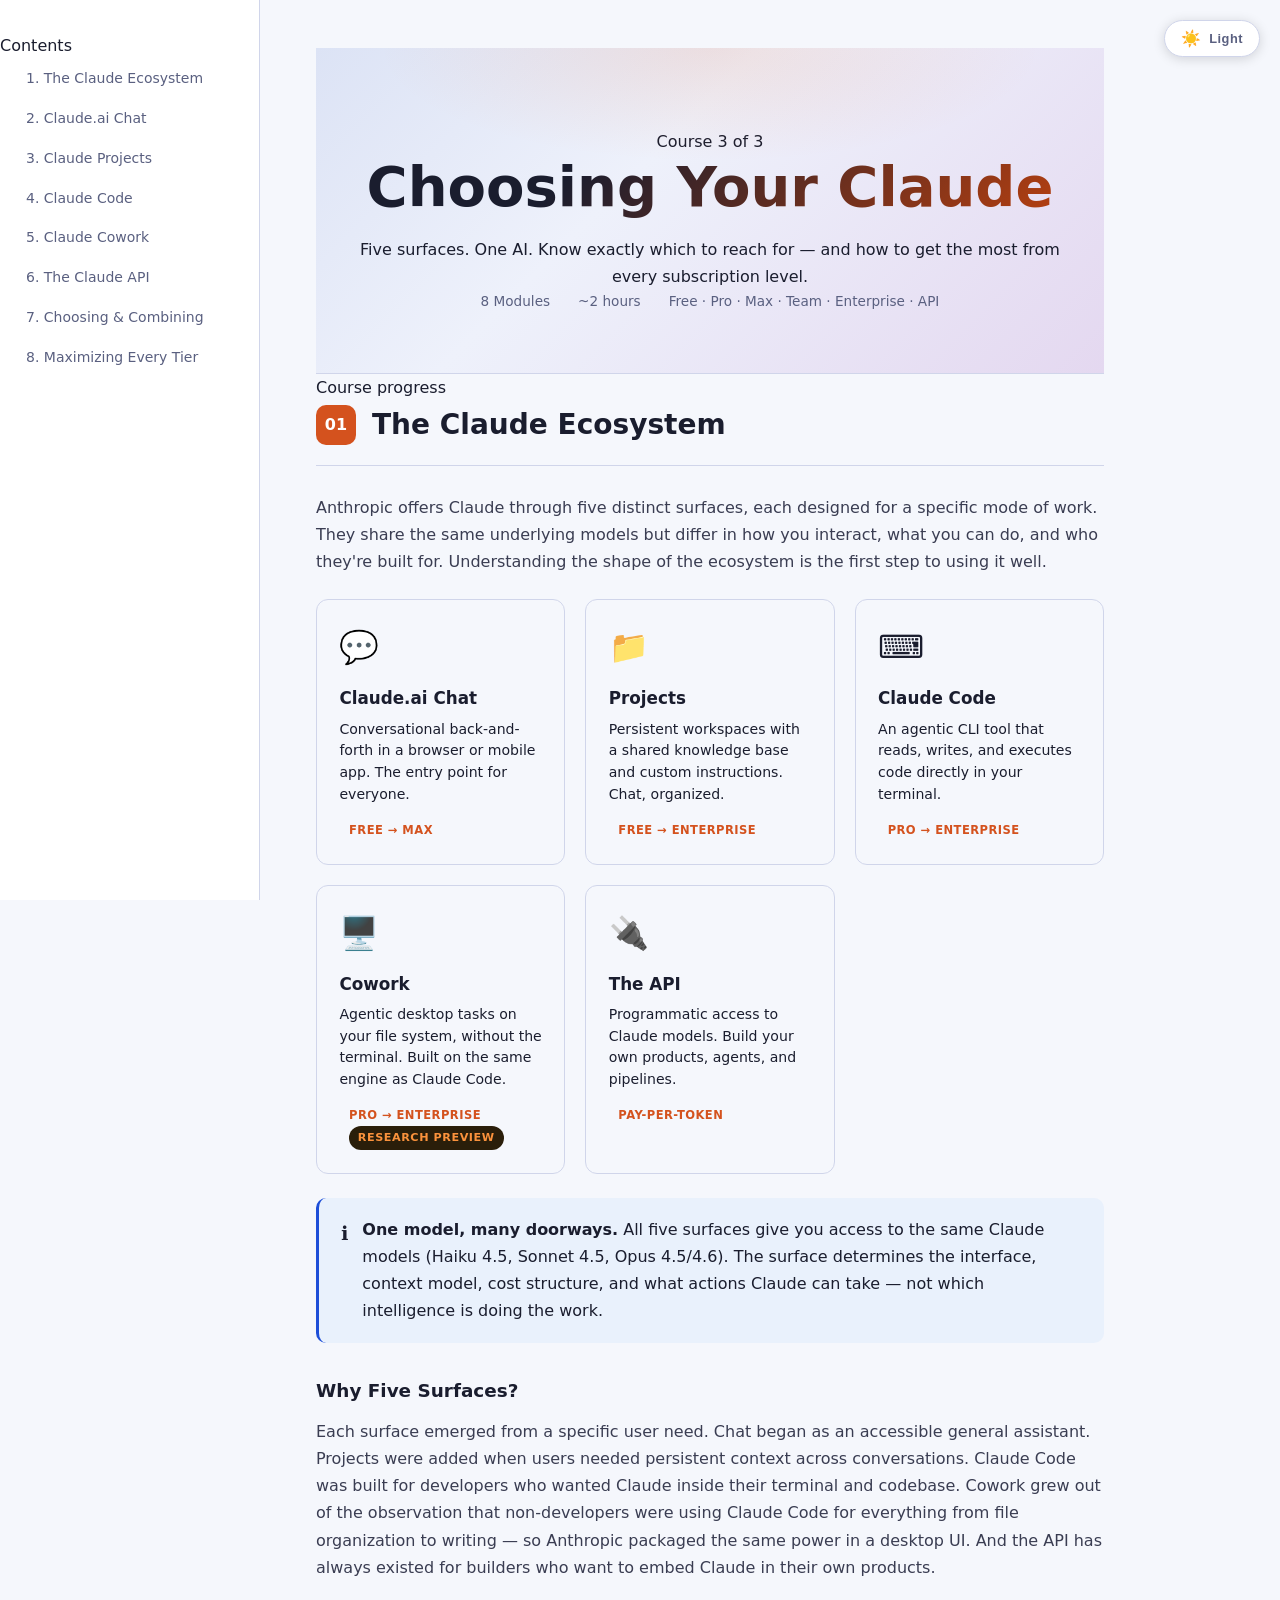
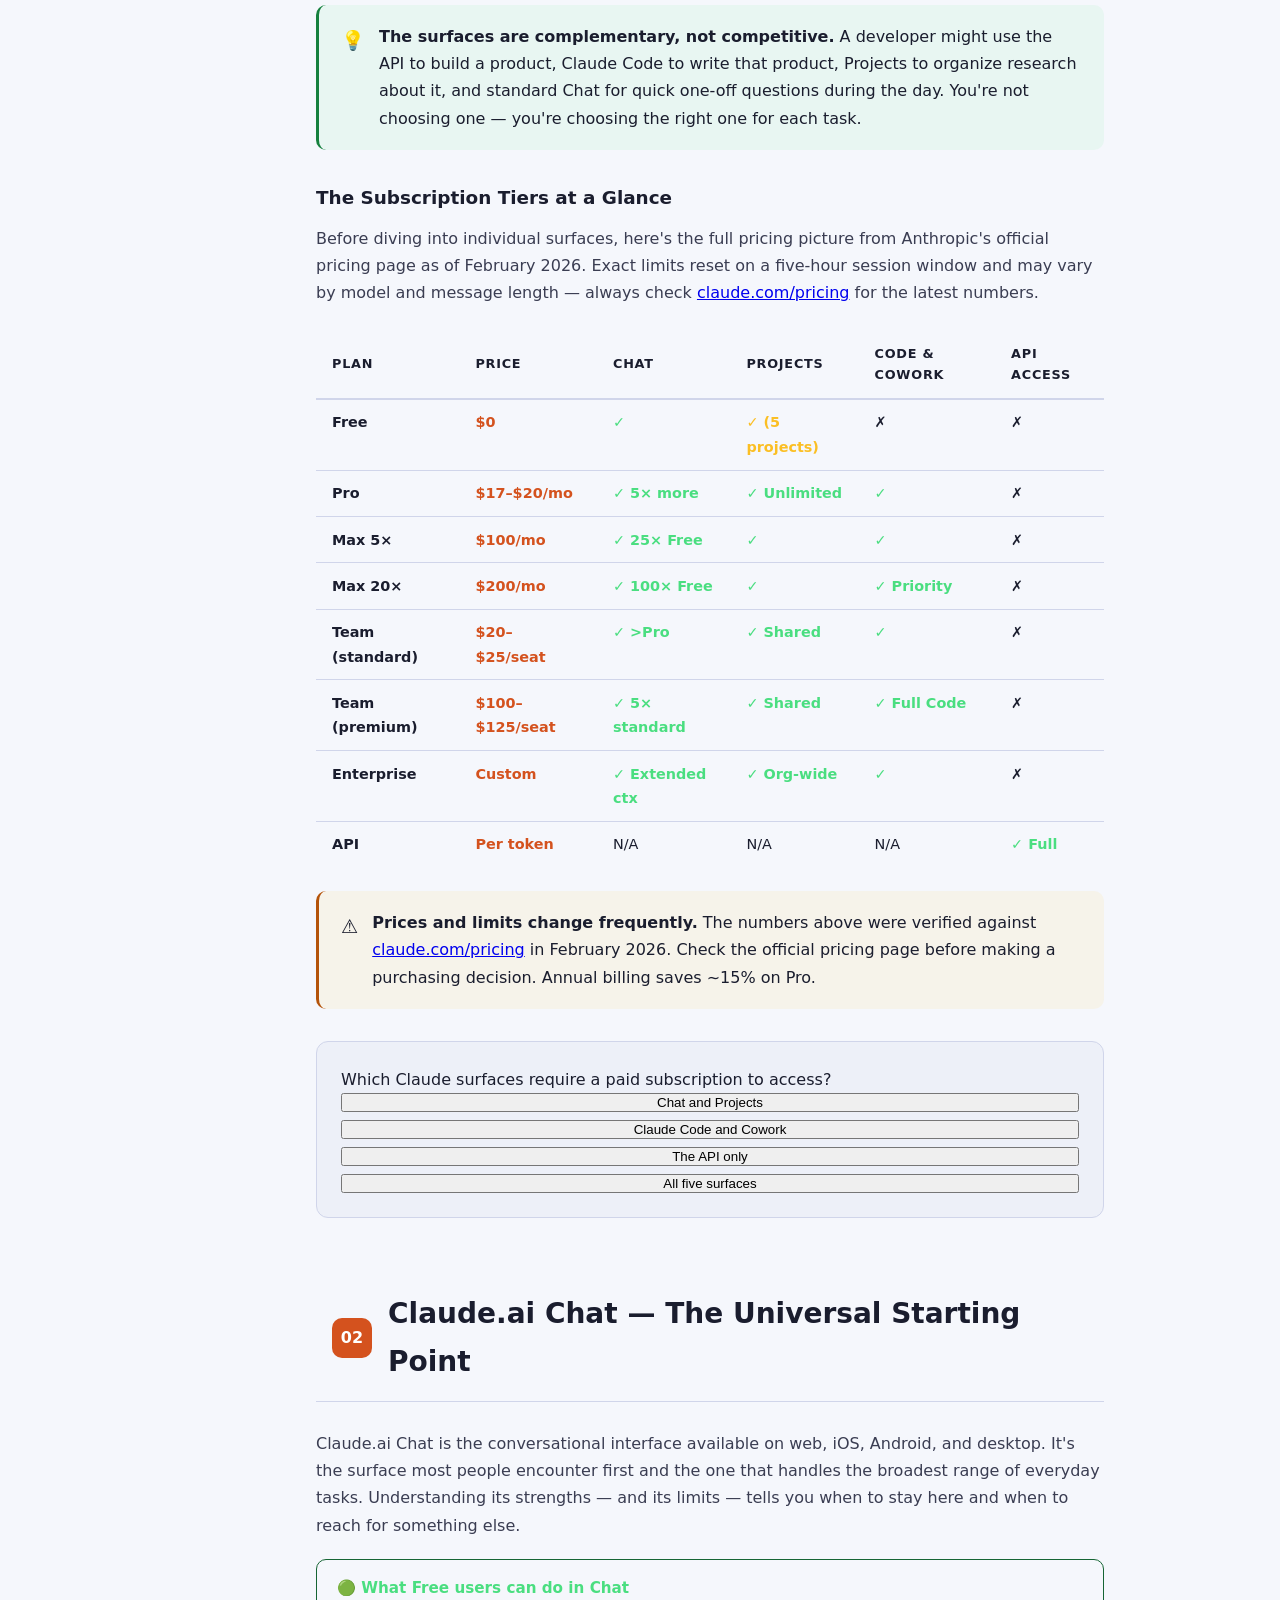
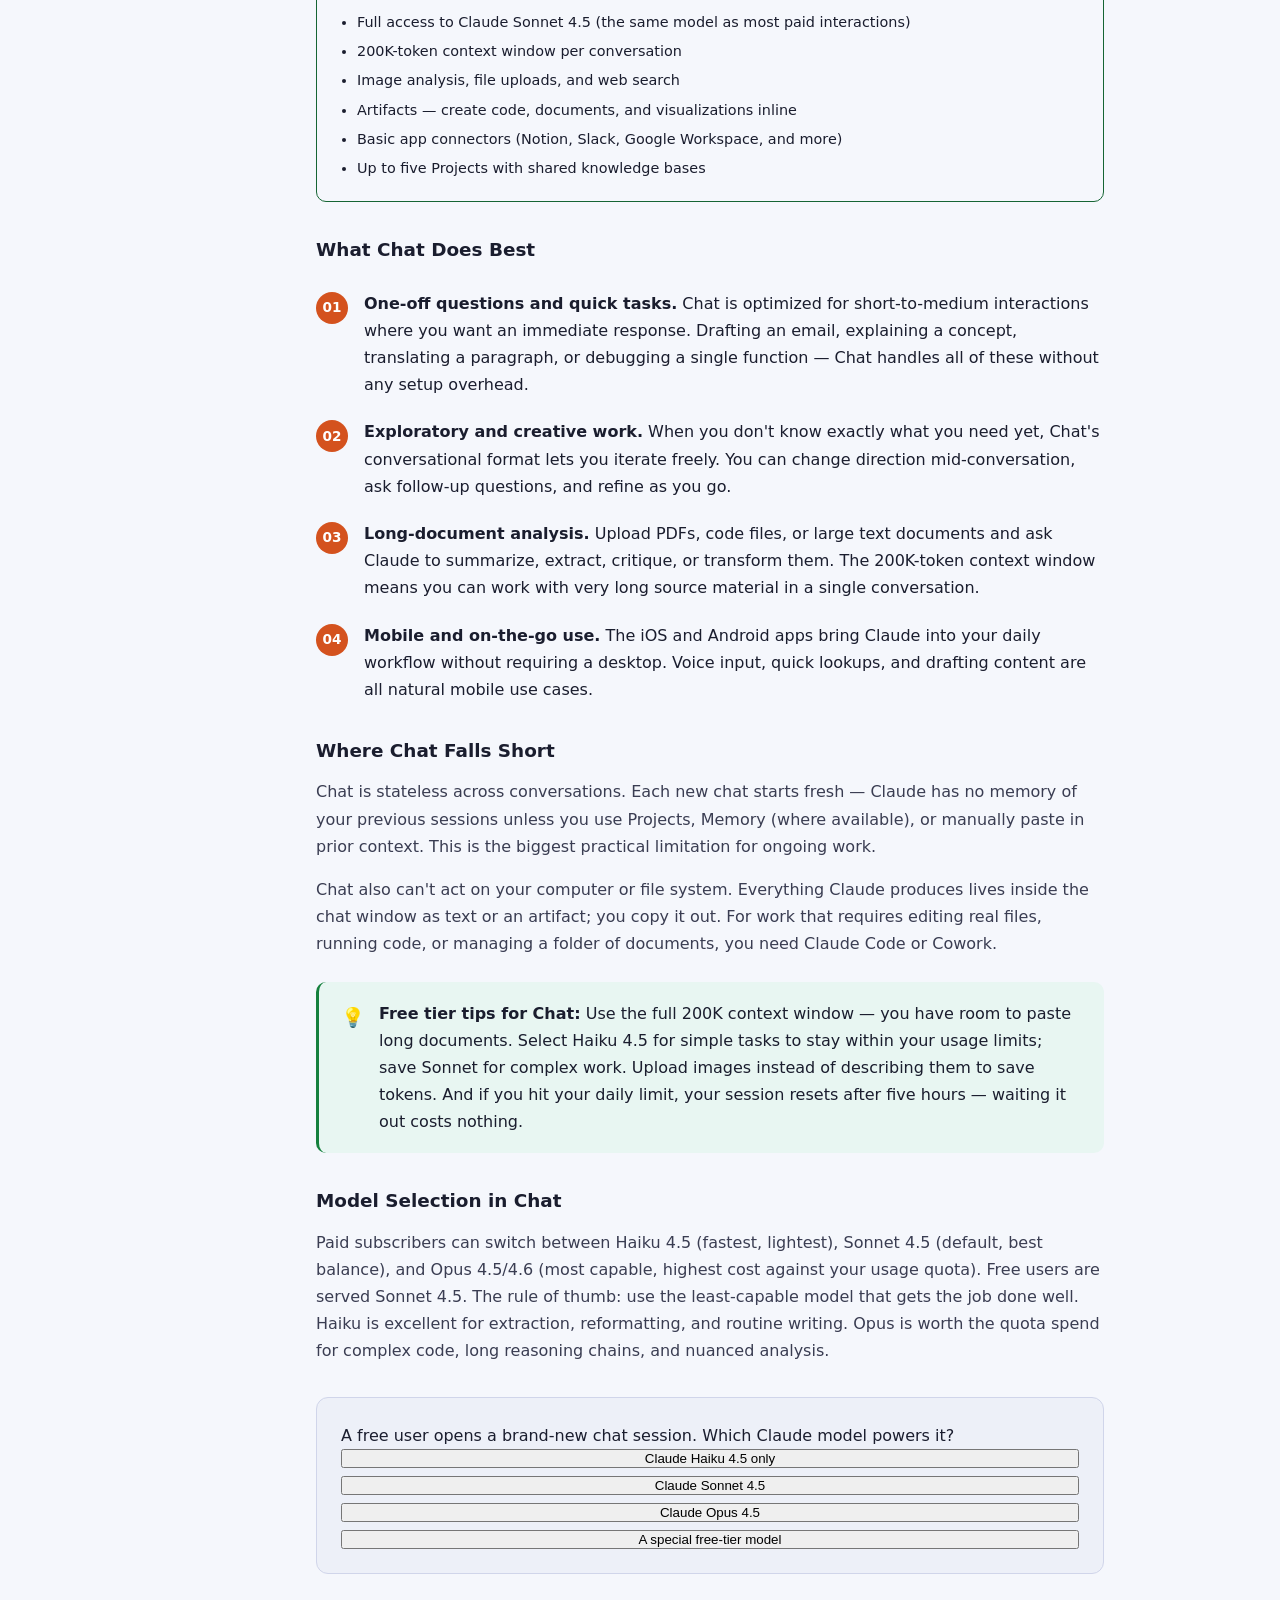
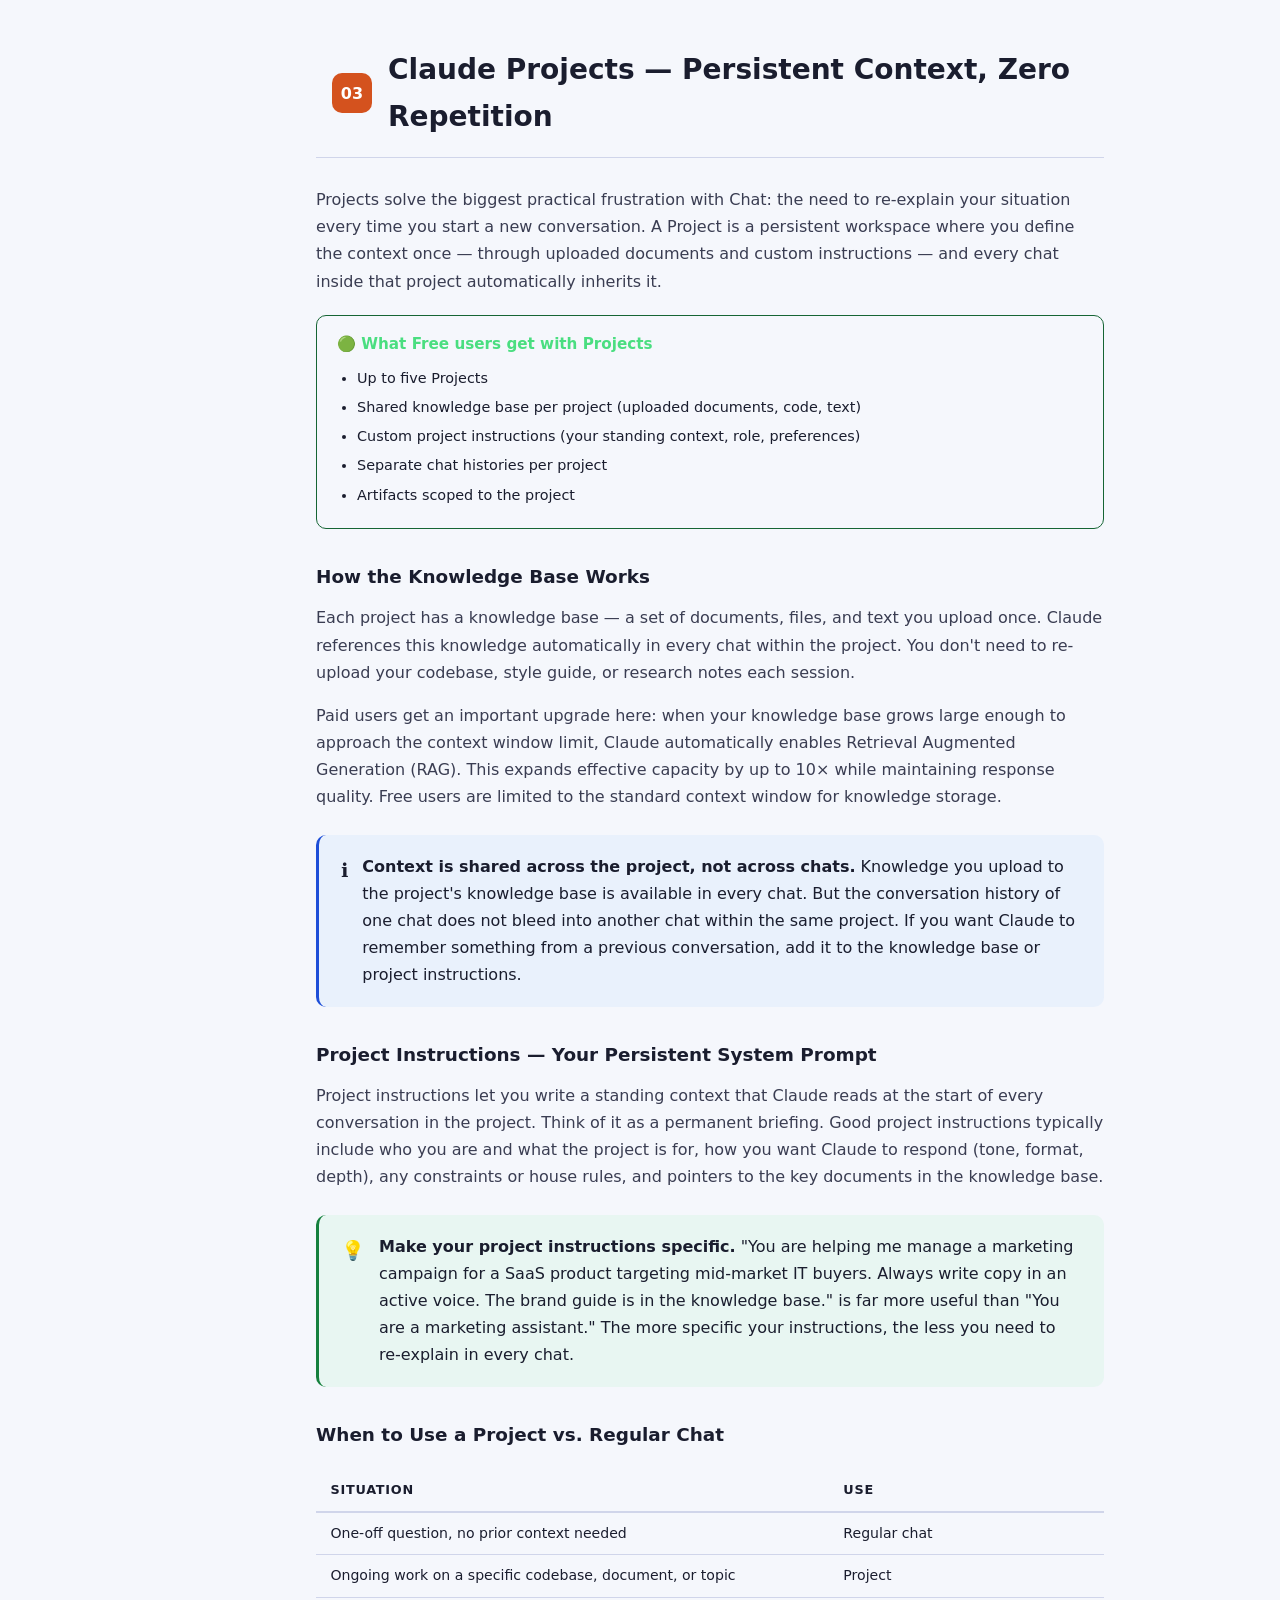
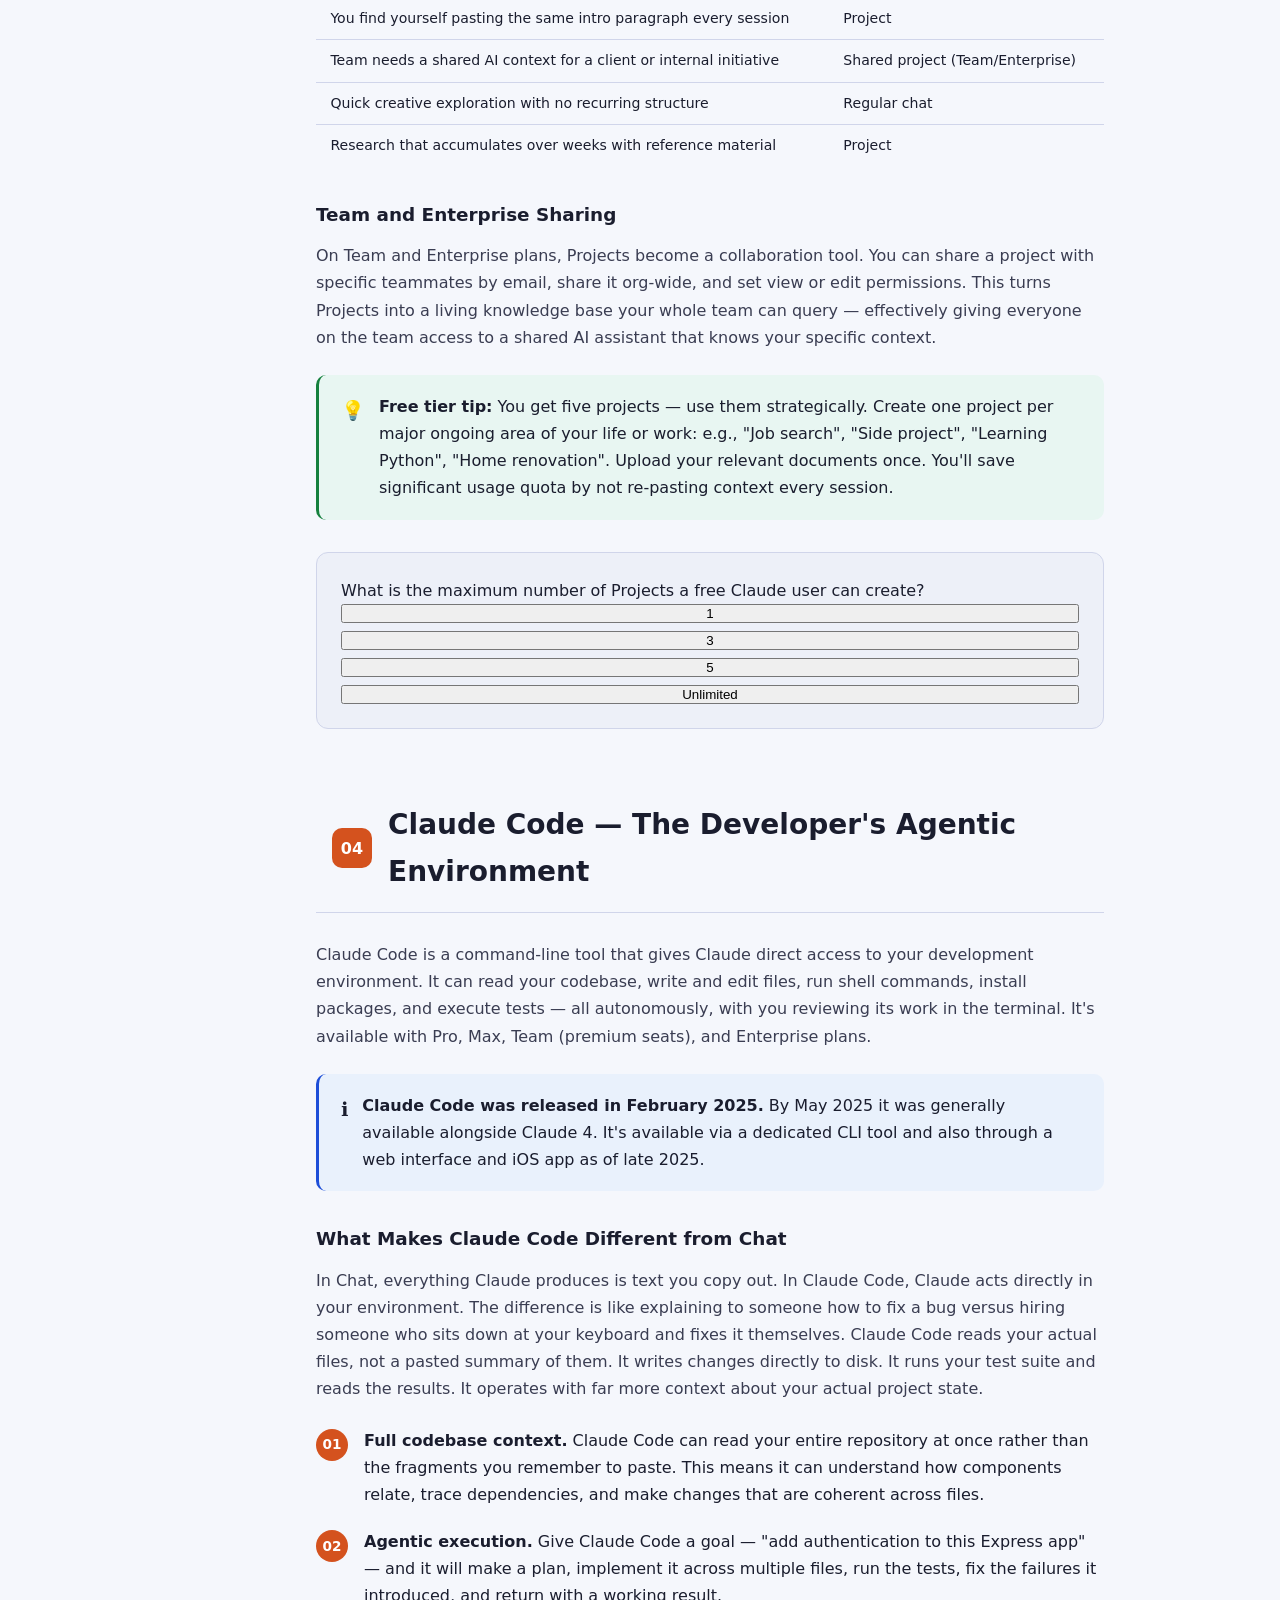
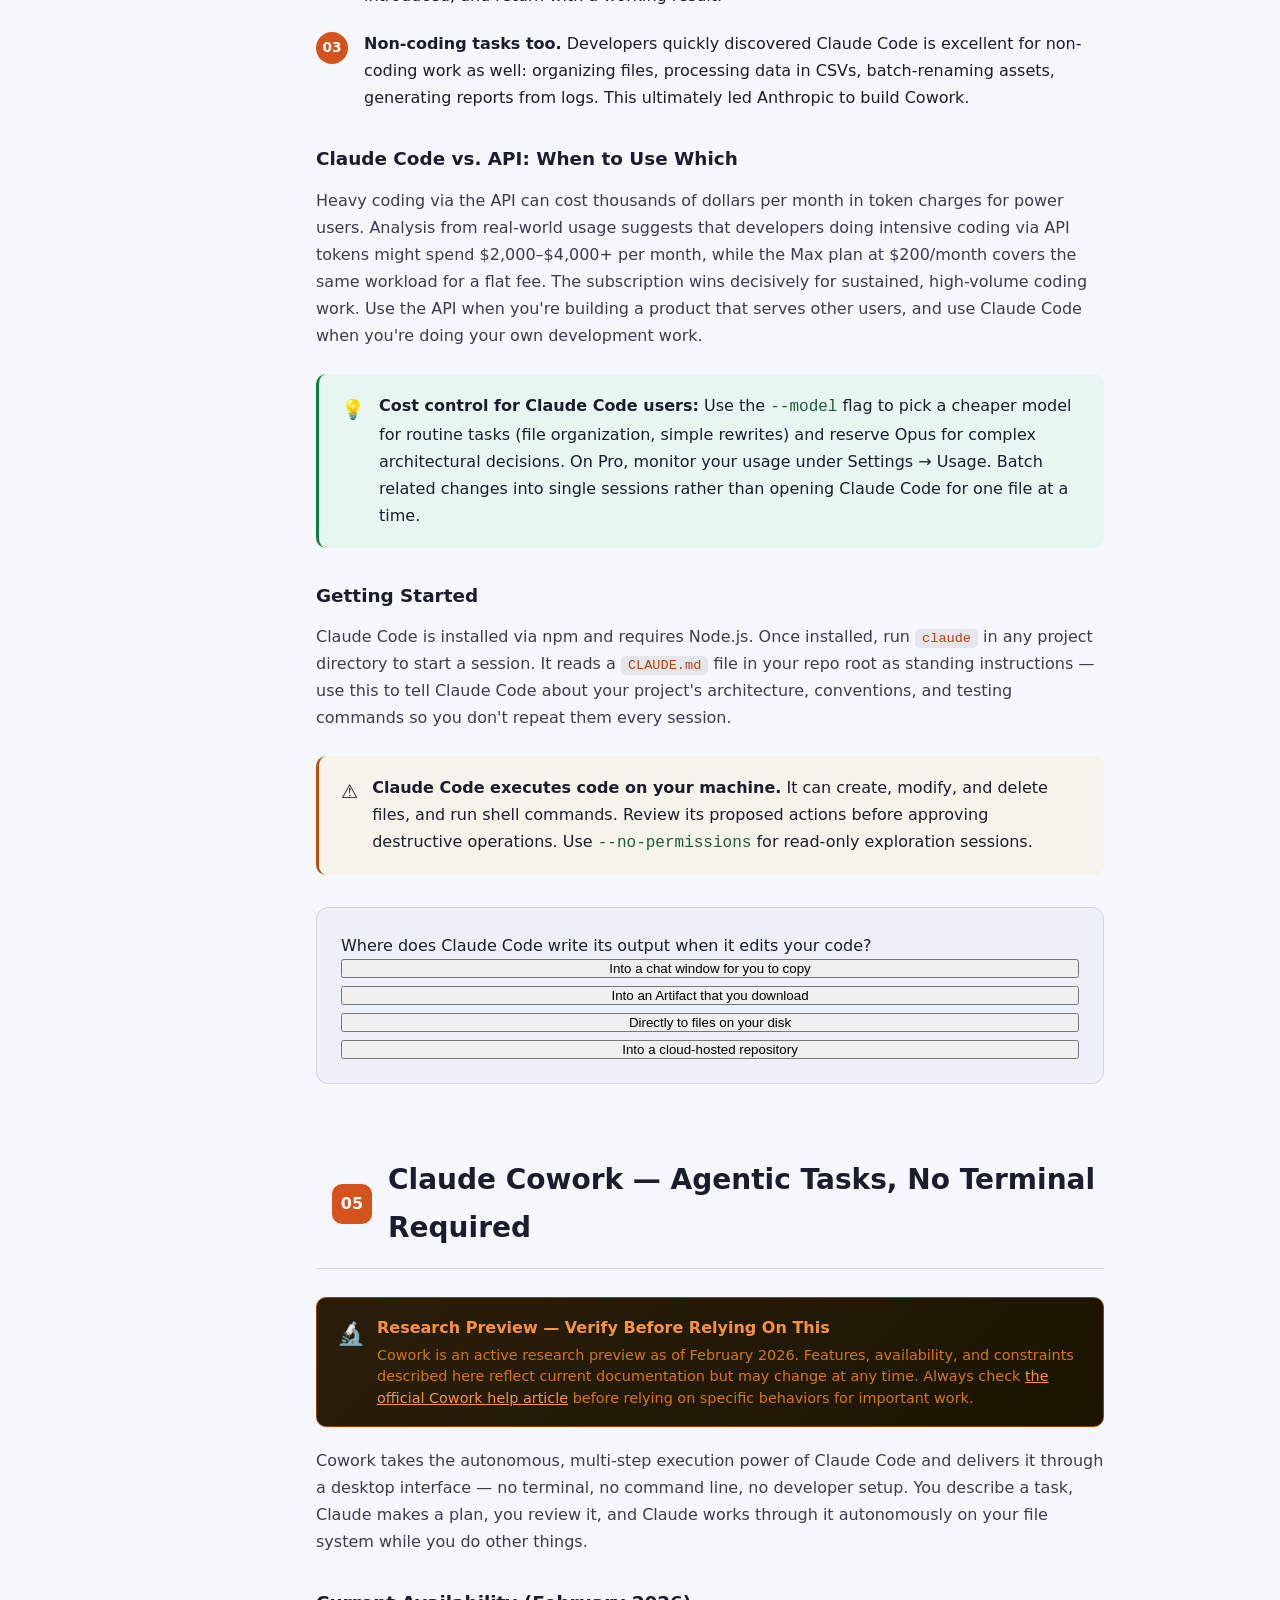
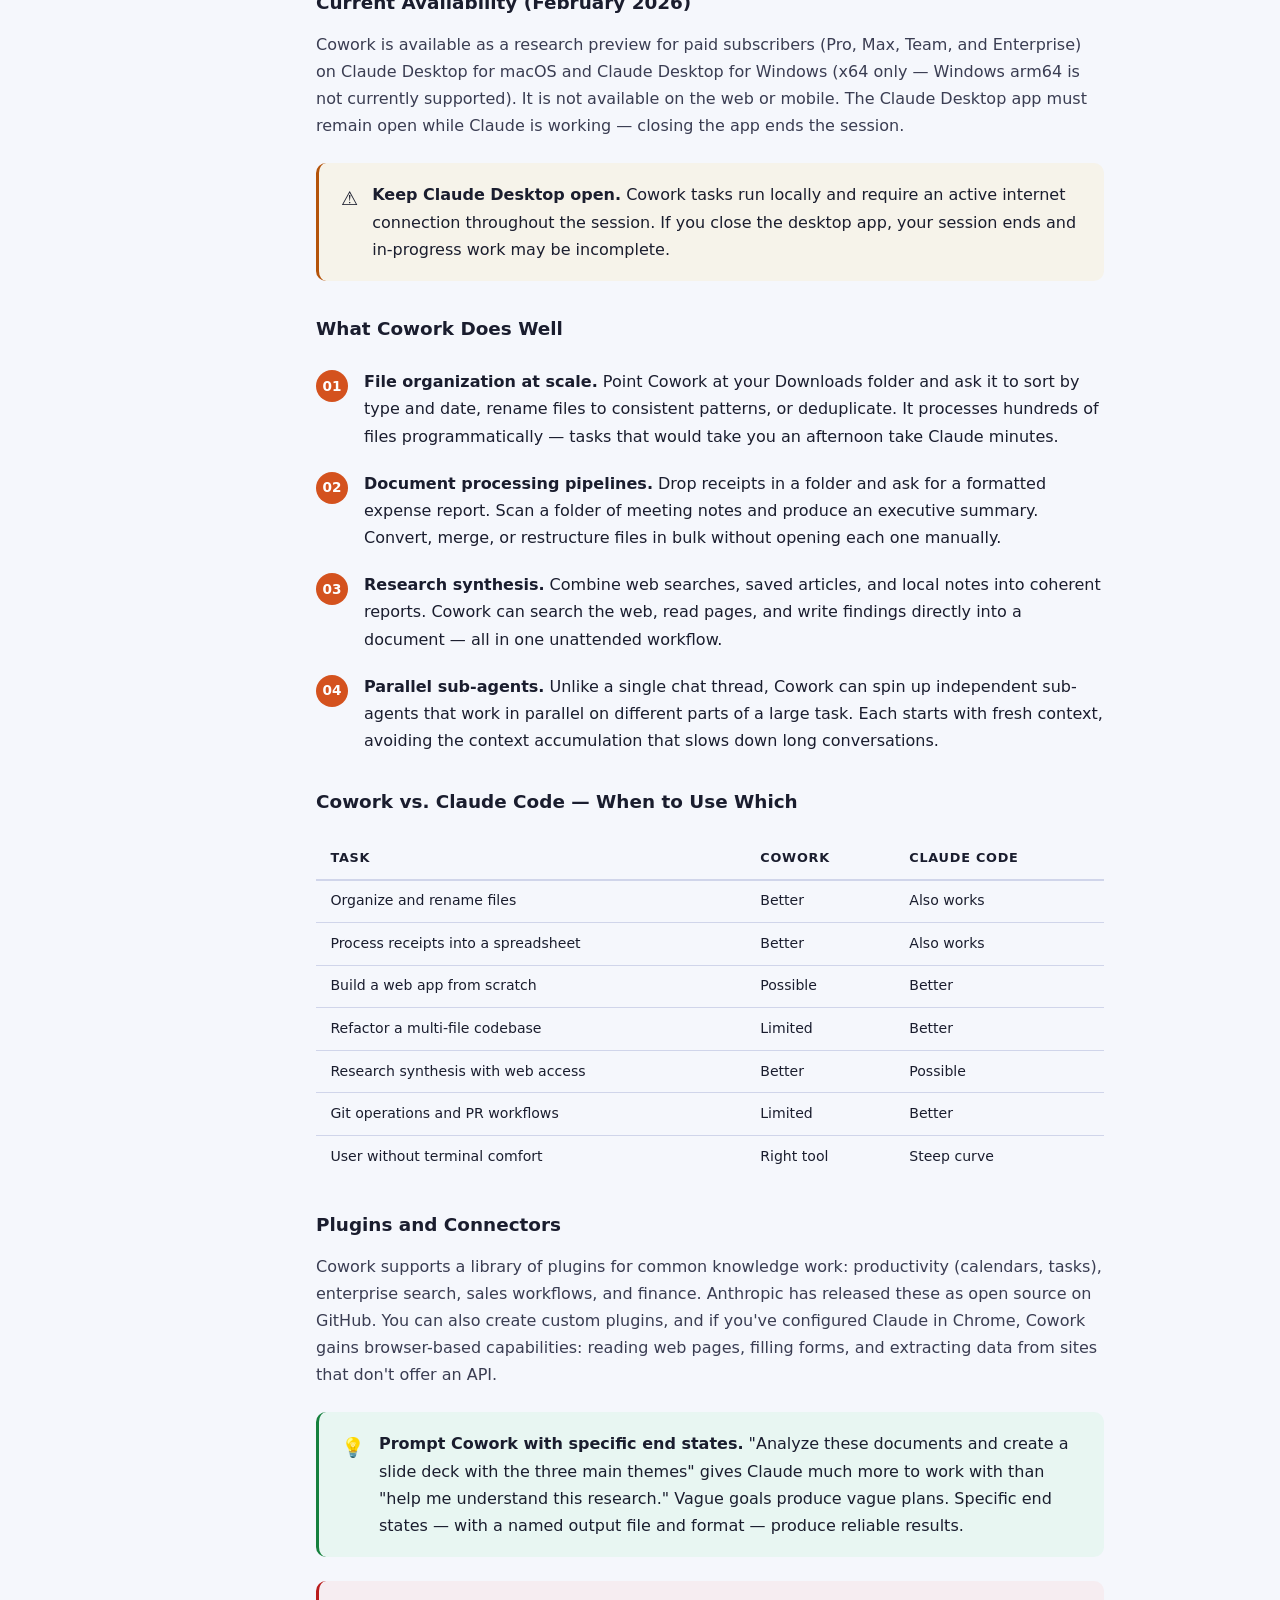
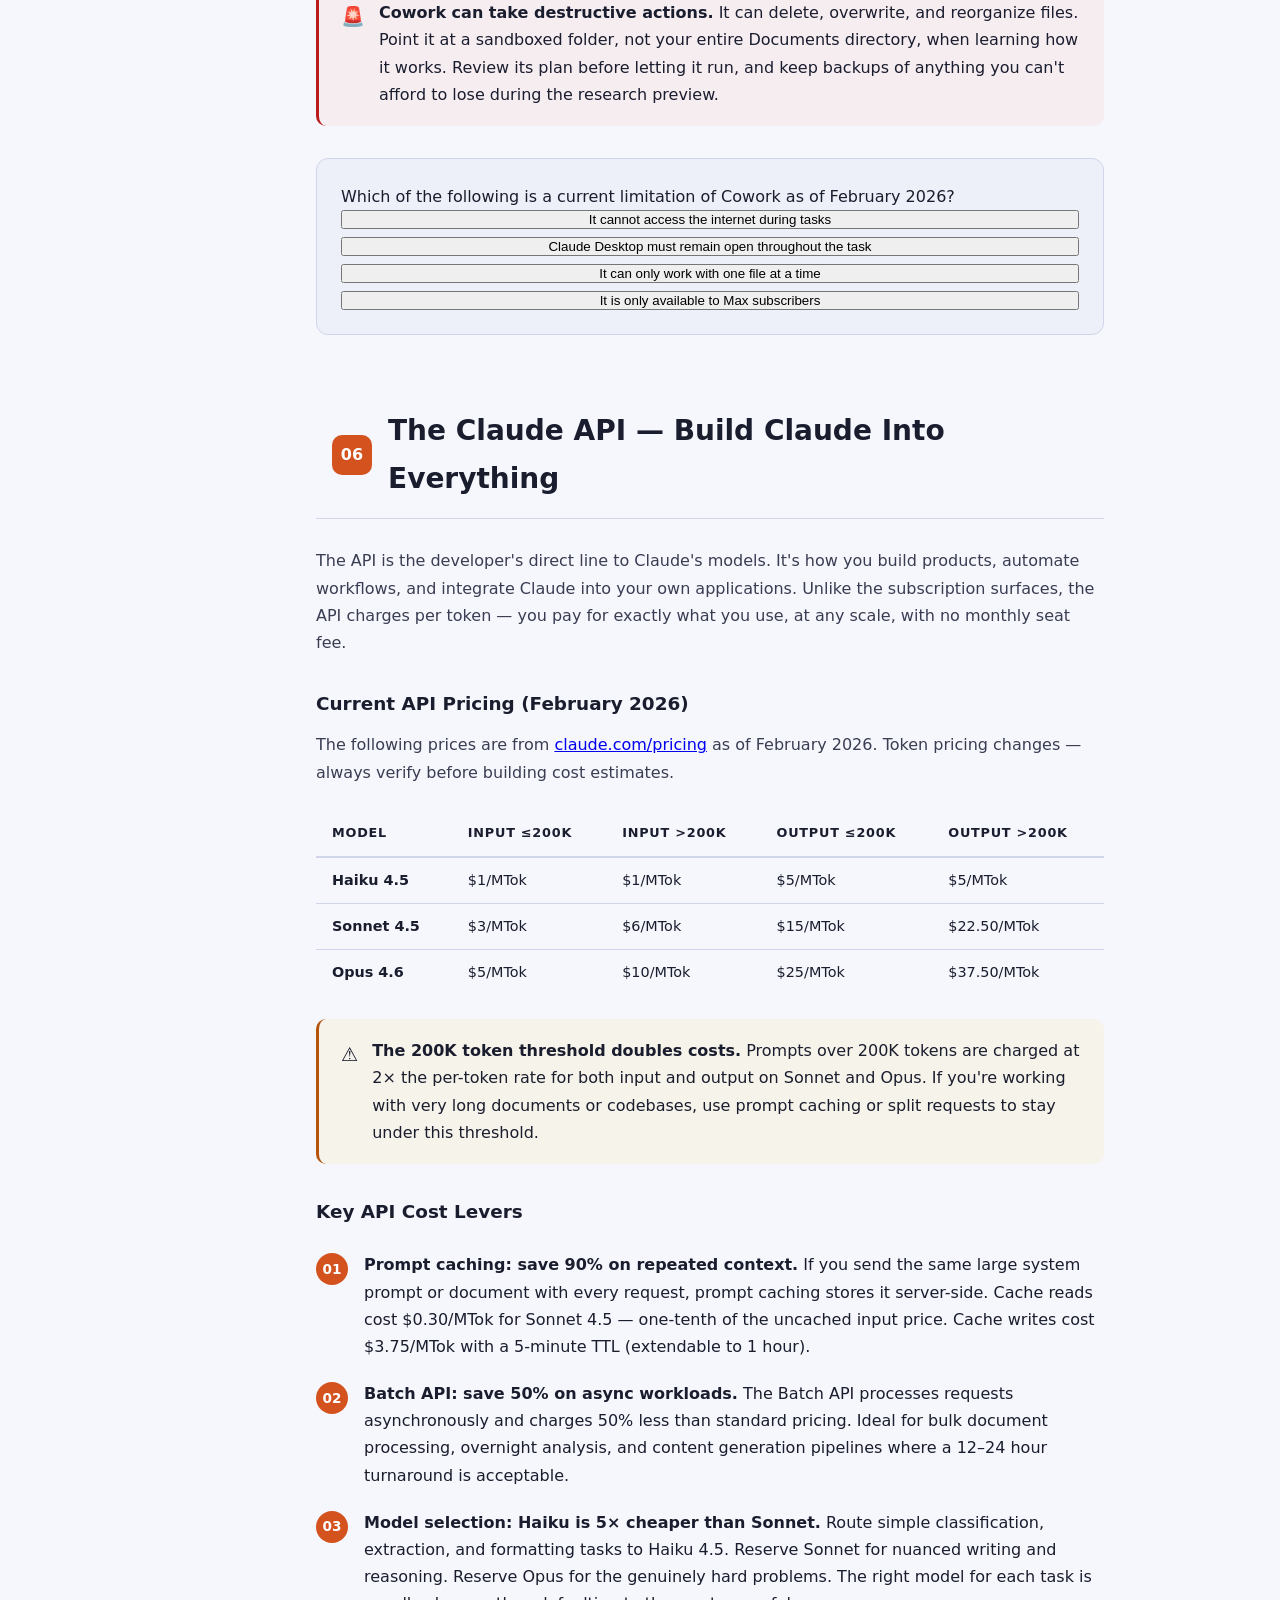
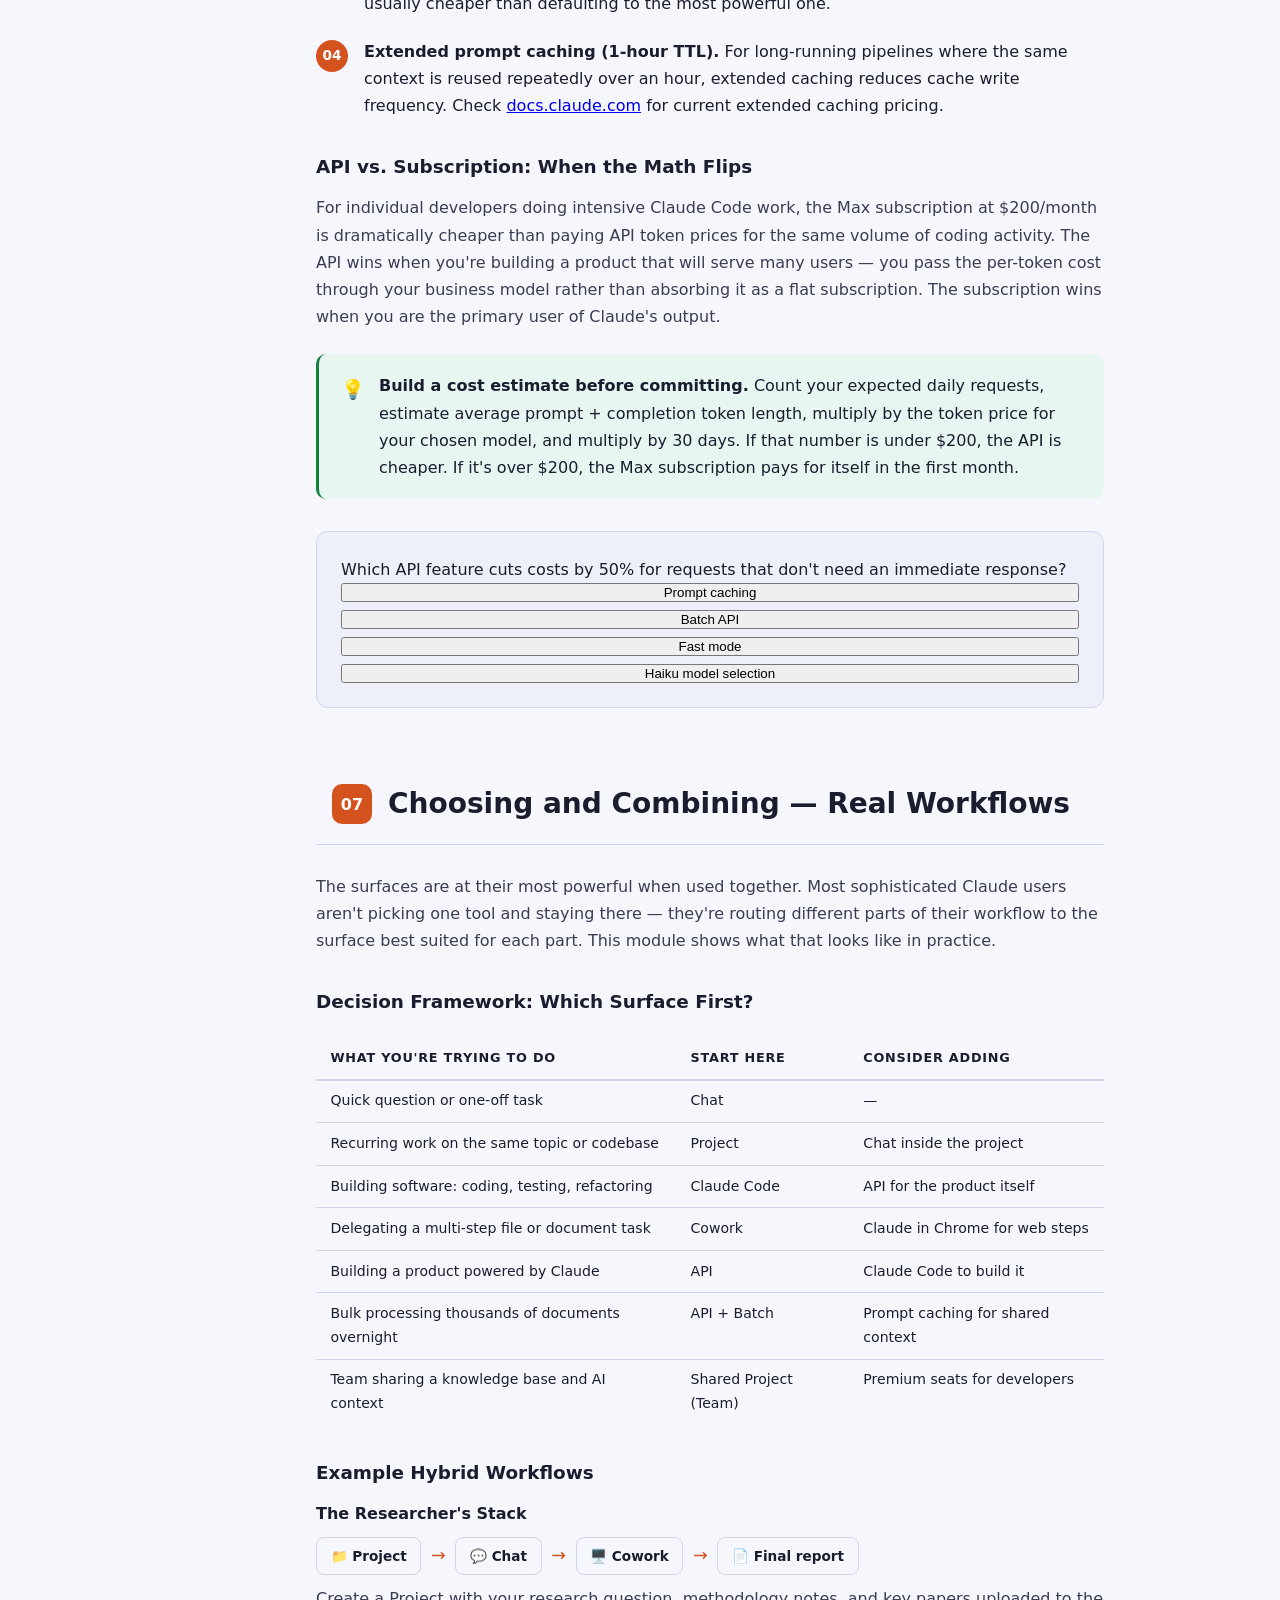
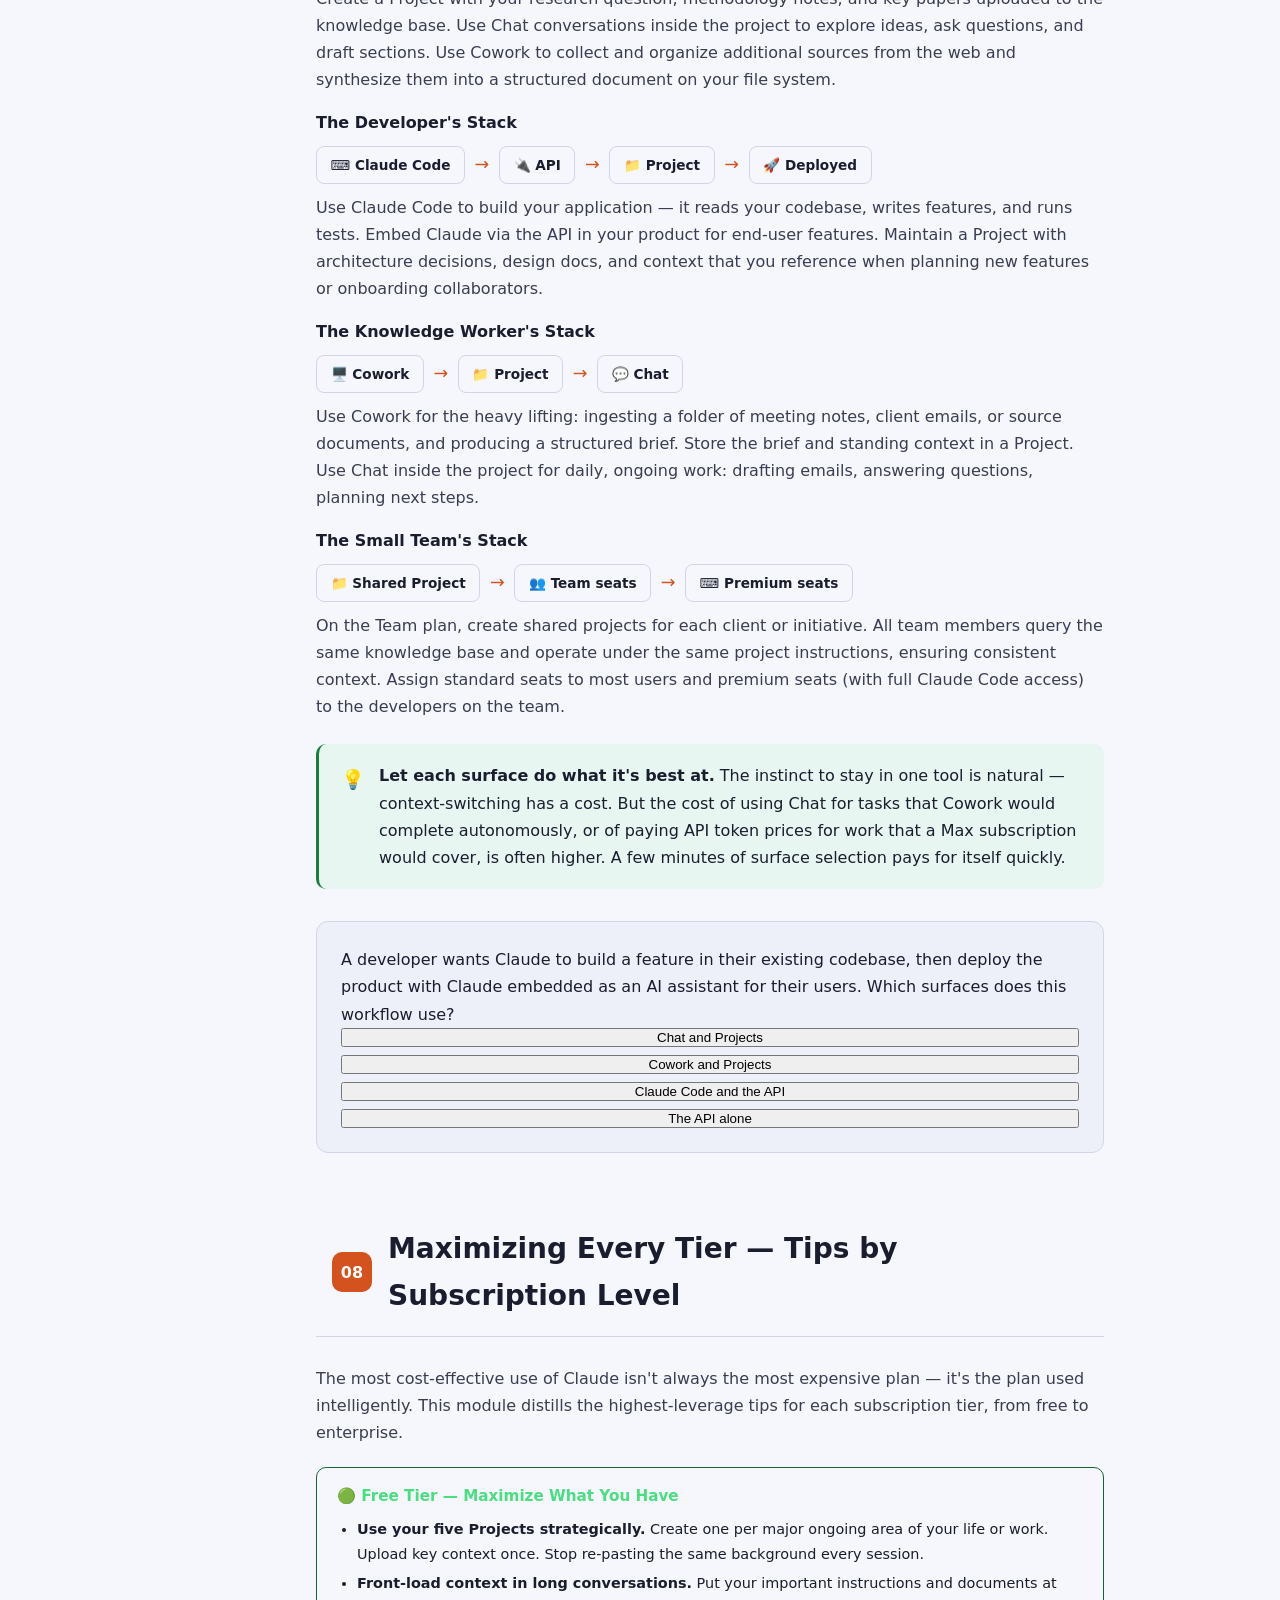
==== claude-choosing-course.html @ 676b3730 "Add Course 3: Choosing Your Claude - New course covering all five Claude surfaces: Chat, Projects, C" ====
<!DOCTYPE html>
<html lang="en">
<head>
  <!-- theme.js MUST come before CSS links to prevent flash of wrong theme (D-010) -->
  <script src="assets/theme.js"></script>
  <link rel="stylesheet" href="assets/theme.css">
  <link rel="stylesheet" href="assets/styles.css">
  <meta charset="UTF-8">
  <meta name="viewport" content="width=device-width, initial-scale=1.0">
  <meta name="description" content="Choosing Your Claude — A complete guide to Claude.ai chat, Projects, Claude Code, Cowork, and the API. Learn which surface fits every task, and how to maximize value at every subscription tier.">
  <title>Choosing Your Claude — Claude Courses</title>
  <style>
    /* Course-specific styles only — never duplicate assets/ rules */
    .surface-grid {
      display: grid;
      grid-template-columns: repeat(auto-fit, minmax(220px, 1fr));
      gap: 1.25rem;
      margin: 1.5rem 0;
    }

    .surface-card {
      background: var(--card-bg);
      border: 1.5px solid var(--border);
      border-radius: 12px;
      padding: 1.25rem 1.4rem;
      position: relative;
    }

    .surface-card .surface-icon {
      font-size: 2rem;
      margin-bottom: 0.6rem;
      display: block;
    }

    .surface-card h3 {
      font-size: 1.05rem;
      font-weight: 700;
      margin: 0 0 0.35rem 0;
      color: var(--heading);
    }

    .surface-card p {
      font-size: 0.88rem;
      color: var(--text-muted);
      margin: 0;
      line-height: 1.55;
    }

    .surface-card .surface-tier {
      display: inline-block;
      font-size: 0.72rem;
      font-weight: 700;
      letter-spacing: 0.04em;
      text-transform: uppercase;
      border-radius: 20px;
      padding: 0.2rem 0.6rem;
      margin-top: 0.75rem;
      background: var(--accent-subtle);
      color: var(--accent);
    }

    /* Pricing table */
    .plan-table {
      width: 100%;
      border-collapse: collapse;
      margin: 1.5rem 0;
      font-size: 0.9rem;
    }

    .plan-table th {
      background: var(--table-header-bg);
      color: var(--heading);
      font-weight: 700;
      padding: 0.75rem 1rem;
      text-align: left;
      border-bottom: 2px solid var(--border);
    }

    .plan-table td {
      padding: 0.65rem 1rem;
      border-bottom: 1px solid var(--border);
      vertical-align: top;
      color: var(--text);
    }

    .plan-table tr:last-child td {
      border-bottom: none;
    }

    .plan-table tr:hover td {
      background: var(--hover-bg);
    }

    .plan-table .check { color: #4ade80; font-weight: 700; }
    .plan-table .cross { color: var(--text-muted); }
    .plan-table .partial { color: #fbbf24; font-weight: 700; }

    .plan-name {
      font-weight: 700;
      color: var(--heading);
    }

    .plan-price {
      font-weight: 700;
      color: var(--accent);
    }

    /* Decision matrix */
    .decision-table {
      width: 100%;
      border-collapse: collapse;
      font-size: 0.88rem;
      margin: 1.25rem 0;
    }

    .decision-table th {
      background: var(--table-header-bg);
      color: var(--heading);
      font-weight: 700;
      padding: 0.6rem 0.9rem;
      text-align: left;
      border-bottom: 2px solid var(--border);
    }

    .decision-table td {
      padding: 0.55rem 0.9rem;
      border-bottom: 1px solid var(--border);
      color: var(--text);
      vertical-align: top;
    }

    .decision-table tr:last-child td {
      border-bottom: none;
    }

    .decision-table tr:hover td {
      background: var(--hover-bg);
    }

    /* Tier badges */
    .badge {
      display: inline-block;
      font-size: 0.7rem;
      font-weight: 800;
      letter-spacing: 0.05em;
      text-transform: uppercase;
      border-radius: 20px;
      padding: 0.15rem 0.55rem;
      vertical-align: middle;
    }

    .badge-free { background: #1a3a1a; color: #4ade80; }
    .badge-pro { background: #1a2a3a; color: #60a5fa; }
    .badge-max { background: #2a1a3a; color: #a78bfa; }
    .badge-team { background: #2a2a1a; color: #fbbf24; }
    .badge-enterprise { background: #3a1a1a; color: #f87171; }
    .badge-api { background: #1a2a2a; color: #34d399; }
    .badge-preview { background: #2a1e0a; color: #fb923c; }

    /* Hybrid workflow diagram */
    .workflow-row {
      display: flex;
      align-items: center;
      gap: 0.6rem;
      flex-wrap: wrap;
      margin: 0.6rem 0;
    }

    .workflow-node {
      background: var(--card-bg);
      border: 1.5px solid var(--border);
      border-radius: 8px;
      padding: 0.4rem 0.85rem;
      font-size: 0.85rem;
      font-weight: 600;
      color: var(--heading);
      white-space: nowrap;
    }

    .workflow-arrow {
      color: var(--accent);
      font-size: 1.1rem;
      flex-shrink: 0;
    }

    /* Research preview banner */
    .preview-banner {
      background: linear-gradient(135deg, #2a1e0a 0%, #1a1500 100%);
      border: 1.5px solid #92400e;
      border-radius: 10px;
      padding: 1rem 1.25rem;
      margin: 1.25rem 0;
      display: flex;
      align-items: flex-start;
      gap: 0.75rem;
    }

    .preview-banner .preview-icon {
      font-size: 1.4rem;
      flex-shrink: 0;
      margin-top: 0.05rem;
    }

    .preview-banner strong {
      color: #fb923c;
      display: block;
      margin-bottom: 0.25rem;
    }

    .preview-banner p {
      color: #d97706;
      margin: 0;
      font-size: 0.9rem;
      line-height: 1.5;
    }

    /* Free tier highlight */
    .free-highlight {
      background: linear-gradient(135deg, var(--card-bg) 0%, #0d1a0d 100%);
      border: 1.5px solid #166534;
      border-radius: 10px;
      padding: 1rem 1.25rem;
      margin: 1.25rem 0;
    }

    .free-highlight h4 {
      color: #4ade80;
      margin: 0 0 0.5rem 0;
      font-size: 0.95rem;
    }

    .free-highlight ul {
      margin: 0;
      padding-left: 1.25rem;
      color: var(--text);
      font-size: 0.9rem;
    }

    .free-highlight ul li {
      margin-bottom: 0.3rem;
    }
  </style>
</head>
<body>
  <!-- Toggle button — always first element after <body> (D-008) -->
  <button class="theme-toggle" onclick="toggleTheme()" aria-label="Toggle light/dark mode">
    <span class="toggle-icon" id="toggle-icon">☀️</span>
    <span class="toggle-label" id="toggle-label">Light</span>
  </button>

  <div class="layout">
    <!-- Sidebar TOC -->
    <nav class="toc">
      <div class="toc-header">Contents</div>
      <ul class="toc-list">
        <li><a href="#module-1" class="toc-link">1. The Claude Ecosystem</a></li>
        <li><a href="#module-2" class="toc-link">2. Claude.ai Chat</a></li>
        <li><a href="#module-3" class="toc-link">3. Claude Projects</a></li>
        <li><a href="#module-4" class="toc-link">4. Claude Code</a></li>
        <li><a href="#module-5" class="toc-link">5. Claude Cowork</a></li>
        <li><a href="#module-6" class="toc-link">6. The Claude API</a></li>
        <li><a href="#module-7" class="toc-link">7. Choosing & Combining</a></li>
        <li><a href="#module-8" class="toc-link">8. Maximizing Every Tier</a></li>
      </ul>
    </nav>

    <main class="content">
      <!-- Hero -->
      <div class="hero">
        <div class="hero-inner">
          <div class="course-tag">Course 3 of 3</div>
          <h1>Choosing Your Claude</h1>
          <p class="hero-subtitle">Five surfaces. One AI. Know exactly which to reach for — and how to get the most from every subscription level.</p>
          <div class="hero-meta">
            <span>8 Modules</span>
            <span>~2 hours</span>
            <span>Free · Pro · Max · Team · Enterprise · API</span>
          </div>
        </div>
      </div>

      <!-- Progress bar -->
      <div class="progress-bar-wrap">
        <div class="progress-bar-label">Course progress</div>
        <div class="progress-track">
          <div class="progress-fill" style="width:0%"></div>
        </div>
      </div>

      <!-- ── MODULE 1 ─────────────────────────────────────────── -->
      <section class="section" id="module-1">
        <div class="section-header">
          <div class="section-num">01</div>
          <h2>The Claude Ecosystem</h2>
        </div>

        <p>Anthropic offers Claude through five distinct surfaces, each designed for a specific mode of work. They share the same underlying models but differ in how you interact, what you can do, and who they're built for. Understanding the shape of the ecosystem is the first step to using it well.</p>

        <div class="surface-grid">
          <div class="surface-card">
            <span class="surface-icon">💬</span>
            <h3>Claude.ai Chat</h3>
            <p>Conversational back-and-forth in a browser or mobile app. The entry point for everyone.</p>
            <span class="surface-tier">Free → Max</span>
          </div>
          <div class="surface-card">
            <span class="surface-icon">📁</span>
            <h3>Projects</h3>
            <p>Persistent workspaces with a shared knowledge base and custom instructions. Chat, organized.</p>
            <span class="surface-tier">Free → Enterprise</span>
          </div>
          <div class="surface-card">
            <span class="surface-icon">⌨️</span>
            <h3>Claude Code</h3>
            <p>An agentic CLI tool that reads, writes, and executes code directly in your terminal.</p>
            <span class="surface-tier">Pro → Enterprise</span>
          </div>
          <div class="surface-card">
            <span class="surface-icon">🖥️</span>
            <h3>Cowork</h3>
            <p>Agentic desktop tasks on your file system, without the terminal. Built on the same engine as Claude Code.</p>
            <span class="surface-tier">Pro → Enterprise <span class="badge badge-preview">Research Preview</span></span>
          </div>
          <div class="surface-card">
            <span class="surface-icon">🔌</span>
            <h3>The API</h3>
            <p>Programmatic access to Claude models. Build your own products, agents, and pipelines.</p>
            <span class="surface-tier">Pay-per-token</span>
          </div>
        </div>

        <div class="callout info">
          <div class="callout-icon">ℹ️</div>
          <div>
            <strong>One model, many doorways.</strong> All five surfaces give you access to the same Claude models (Haiku 4.5, Sonnet 4.5, Opus 4.5/4.6). The surface determines the interface, context model, cost structure, and what actions Claude can take — not which intelligence is doing the work.
          </div>
        </div>

        <h3>Why Five Surfaces?</h3>
        <p>Each surface emerged from a specific user need. Chat began as an accessible general assistant. Projects were added when users needed persistent context across conversations. Claude Code was built for developers who wanted Claude inside their terminal and codebase. Cowork grew out of the observation that non-developers were using Claude Code for everything from file organization to writing — so Anthropic packaged the same power in a desktop UI. And the API has always existed for builders who want to embed Claude in their own products.</p>

        <div class="callout tip">
          <div class="callout-icon">💡</div>
          <div>
            <strong>The surfaces are complementary, not competitive.</strong> A developer might use the API to build a product, Claude Code to write that product, Projects to organize research about it, and standard Chat for quick one-off questions during the day. You're not choosing one — you're choosing the right one for each task.
          </div>
        </div>

        <h3>The Subscription Tiers at a Glance</h3>
        <p>Before diving into individual surfaces, here's the full pricing picture from Anthropic's official pricing page as of February 2026. Exact limits reset on a five-hour session window and may vary by model and message length — always check <a href="https://claude.com/pricing" target="_blank" rel="noopener">claude.com/pricing</a> for the latest numbers.</p>

        <table class="plan-table">
          <thead>
            <tr>
              <th>Plan</th>
              <th>Price</th>
              <th>Chat</th>
              <th>Projects</th>
              <th>Code &amp; Cowork</th>
              <th>API Access</th>
            </tr>
          </thead>
          <tbody>
            <tr>
              <td><span class="plan-name">Free</span></td>
              <td><span class="plan-price">$0</span></td>
              <td class="check">✓</td>
              <td class="partial">✓ (5 projects)</td>
              <td class="cross">✗</td>
              <td class="cross">✗</td>
            </tr>
            <tr>
              <td><span class="plan-name">Pro</span></td>
              <td><span class="plan-price">$17–$20/mo</span></td>
              <td class="check">✓ 5× more</td>
              <td class="check">✓ Unlimited</td>
              <td class="check">✓</td>
              <td class="cross">✗</td>
            </tr>
            <tr>
              <td><span class="plan-name">Max 5×</span></td>
              <td><span class="plan-price">$100/mo</span></td>
              <td class="check">✓ 25× Free</td>
              <td class="check">✓</td>
              <td class="check">✓</td>
              <td class="cross">✗</td>
            </tr>
            <tr>
              <td><span class="plan-name">Max 20×</span></td>
              <td><span class="plan-price">$200/mo</span></td>
              <td class="check">✓ 100× Free</td>
              <td class="check">✓</td>
              <td class="check">✓ Priority</td>
              <td class="cross">✗</td>
            </tr>
            <tr>
              <td><span class="plan-name">Team (standard)</span></td>
              <td><span class="plan-price">$20–$25/seat</span></td>
              <td class="check">✓ &gt;Pro</td>
              <td class="check">✓ Shared</td>
              <td class="check">✓</td>
              <td class="cross">✗</td>
            </tr>
            <tr>
              <td><span class="plan-name">Team (premium)</span></td>
              <td><span class="plan-price">$100–$125/seat</span></td>
              <td class="check">✓ 5× standard</td>
              <td class="check">✓ Shared</td>
              <td class="check">✓ Full Code</td>
              <td class="cross">✗</td>
            </tr>
            <tr>
              <td><span class="plan-name">Enterprise</span></td>
              <td><span class="plan-price">Custom</span></td>
              <td class="check">✓ Extended ctx</td>
              <td class="check">✓ Org-wide</td>
              <td class="check">✓</td>
              <td class="cross">✗</td>
            </tr>
            <tr>
              <td><span class="plan-name">API</span></td>
              <td><span class="plan-price">Per token</span></td>
              <td class="cross">N/A</td>
              <td class="cross">N/A</td>
              <td class="cross">N/A</td>
              <td class="check">✓ Full</td>
            </tr>
          </tbody>
        </table>

        <div class="callout warning">
          <div class="callout-icon">⚠️</div>
          <div>
            <strong>Prices and limits change frequently.</strong> The numbers above were verified against <a href="https://claude.com/pricing" target="_blank" rel="noopener">claude.com/pricing</a> in February 2026. Check the official pricing page before making a purchasing decision. Annual billing saves ~15% on Pro.
          </div>
        </div>

        <div class="quiz" id="quiz-1">
          <div class="quiz-question">Which Claude surfaces require a paid subscription to access?</div>
          <div class="quiz-options">
            <button class="quiz-option" onclick="quizAnswer(this, false)">Chat and Projects</button>
            <button class="quiz-option" onclick="quizAnswer(this, true)">Claude Code and Cowork</button>
            <button class="quiz-option" onclick="quizAnswer(this, false)">The API only</button>
            <button class="quiz-option" onclick="quizAnswer(this, false)">All five surfaces</button>
          </div>
        </div>
      </section>

      <!-- ── MODULE 2 ─────────────────────────────────────────── -->
      <section class="section" id="module-2">
        <div class="section-header">
          <div class="progress-bar"><div class="progress-fill" style="width:12.5%"></div></div>
          <div class="section-num">02</div>
          <h2>Claude.ai Chat — The Universal Starting Point</h2>
        </div>

        <p>Claude.ai Chat is the conversational interface available on web, iOS, Android, and desktop. It's the surface most people encounter first and the one that handles the broadest range of everyday tasks. Understanding its strengths — and its limits — tells you when to stay here and when to reach for something else.</p>

        <div class="free-highlight">
          <h4>🟢 What Free users can do in Chat</h4>
          <ul>
            <li>Full access to Claude Sonnet 4.5 (the same model as most paid interactions)</li>
            <li>200K-token context window per conversation</li>
            <li>Image analysis, file uploads, and web search</li>
            <li>Artifacts — create code, documents, and visualizations inline</li>
            <li>Basic app connectors (Notion, Slack, Google Workspace, and more)</li>
            <li>Up to five Projects with shared knowledge bases</li>
          </ul>
        </div>

        <h3>What Chat Does Best</h3>
        <div class="steps">
          <div class="step">
            <div class="step-num">01</div>
            <div class="step-content">
              <strong>One-off questions and quick tasks.</strong> Chat is optimized for short-to-medium interactions where you want an immediate response. Drafting an email, explaining a concept, translating a paragraph, or debugging a single function — Chat handles all of these without any setup overhead.
            </div>
          </div>
          <div class="step">
            <div class="step-num">02</div>
            <div class="step-content">
              <strong>Exploratory and creative work.</strong> When you don't know exactly what you need yet, Chat's conversational format lets you iterate freely. You can change direction mid-conversation, ask follow-up questions, and refine as you go.
            </div>
          </div>
          <div class="step">
            <div class="step-num">03</div>
            <div class="step-content">
              <strong>Long-document analysis.</strong> Upload PDFs, code files, or large text documents and ask Claude to summarize, extract, critique, or transform them. The 200K-token context window means you can work with very long source material in a single conversation.
            </div>
          </div>
          <div class="step">
            <div class="step-num">04</div>
            <div class="step-content">
              <strong>Mobile and on-the-go use.</strong> The iOS and Android apps bring Claude into your daily workflow without requiring a desktop. Voice input, quick lookups, and drafting content are all natural mobile use cases.
            </div>
          </div>
        </div>

        <h3>Where Chat Falls Short</h3>
        <p>Chat is stateless across conversations. Each new chat starts fresh — Claude has no memory of your previous sessions unless you use Projects, Memory (where available), or manually paste in prior context. This is the biggest practical limitation for ongoing work.</p>

        <p>Chat also can't act on your computer or file system. Everything Claude produces lives inside the chat window as text or an artifact; you copy it out. For work that requires editing real files, running code, or managing a folder of documents, you need Claude Code or Cowork.</p>

        <div class="callout tip">
          <div class="callout-icon">💡</div>
          <div>
            <strong>Free tier tips for Chat:</strong> Use the full 200K context window — you have room to paste long documents. Select Haiku 4.5 for simple tasks to stay within your usage limits; save Sonnet for complex work. Upload images instead of describing them to save tokens. And if you hit your daily limit, your session resets after five hours — waiting it out costs nothing.
          </div>
        </div>

        <h3>Model Selection in Chat</h3>
        <p>Paid subscribers can switch between Haiku 4.5 (fastest, lightest), Sonnet 4.5 (default, best balance), and Opus 4.5/4.6 (most capable, highest cost against your usage quota). Free users are served Sonnet 4.5. The rule of thumb: use the least-capable model that gets the job done well. Haiku is excellent for extraction, reformatting, and routine writing. Opus is worth the quota spend for complex code, long reasoning chains, and nuanced analysis.</p>

        <div class="quiz" id="quiz-2">
          <div class="quiz-question">A free user opens a brand-new chat session. Which Claude model powers it?</div>
          <div class="quiz-options">
            <button class="quiz-option" onclick="quizAnswer(this, false)">Claude Haiku 4.5 only</button>
            <button class="quiz-option" onclick="quizAnswer(this, true)">Claude Sonnet 4.5</button>
            <button class="quiz-option" onclick="quizAnswer(this, false)">Claude Opus 4.5</button>
            <button class="quiz-option" onclick="quizAnswer(this, false)">A special free-tier model</button>
          </div>
        </div>
      </section>

      <!-- ── MODULE 3 ─────────────────────────────────────────── -->
      <section class="section" id="module-3">
        <div class="section-header">
          <div class="progress-bar"><div class="progress-fill" style="width:25%"></div></div>
          <div class="section-num">03</div>
          <h2>Claude Projects — Persistent Context, Zero Repetition</h2>
        </div>

        <p>Projects solve the biggest practical frustration with Chat: the need to re-explain your situation every time you start a new conversation. A Project is a persistent workspace where you define the context once — through uploaded documents and custom instructions — and every chat inside that project automatically inherits it.</p>

        <div class="free-highlight">
          <h4>🟢 What Free users get with Projects</h4>
          <ul>
            <li>Up to five Projects</li>
            <li>Shared knowledge base per project (uploaded documents, code, text)</li>
            <li>Custom project instructions (your standing context, role, preferences)</li>
            <li>Separate chat histories per project</li>
            <li>Artifacts scoped to the project</li>
          </ul>
        </div>

        <h3>How the Knowledge Base Works</h3>
        <p>Each project has a knowledge base — a set of documents, files, and text you upload once. Claude references this knowledge automatically in every chat within the project. You don't need to re-upload your codebase, style guide, or research notes each session.</p>

        <p>Paid users get an important upgrade here: when your knowledge base grows large enough to approach the context window limit, Claude automatically enables Retrieval Augmented Generation (RAG). This expands effective capacity by up to 10× while maintaining response quality. Free users are limited to the standard context window for knowledge storage.</p>

        <div class="callout info">
          <div class="callout-icon">ℹ️</div>
          <div>
            <strong>Context is shared across the project, not across chats.</strong> Knowledge you upload to the project's knowledge base is available in every chat. But the conversation history of one chat does not bleed into another chat within the same project. If you want Claude to remember something from a previous conversation, add it to the knowledge base or project instructions.
          </div>
        </div>

        <h3>Project Instructions — Your Persistent System Prompt</h3>
        <p>Project instructions let you write a standing context that Claude reads at the start of every conversation in the project. Think of it as a permanent briefing. Good project instructions typically include who you are and what the project is for, how you want Claude to respond (tone, format, depth), any constraints or house rules, and pointers to the key documents in the knowledge base.</p>

        <div class="callout tip">
          <div class="callout-icon">💡</div>
          <div>
            <strong>Make your project instructions specific.</strong> "You are helping me manage a marketing campaign for a SaaS product targeting mid-market IT buyers. Always write copy in an active voice. The brand guide is in the knowledge base." is far more useful than "You are a marketing assistant." The more specific your instructions, the less you need to re-explain in every chat.
          </div>
        </div>

        <h3>When to Use a Project vs. Regular Chat</h3>
        <table class="decision-table">
          <thead>
            <tr>
              <th>Situation</th>
              <th>Use</th>
            </tr>
          </thead>
          <tbody>
            <tr>
              <td>One-off question, no prior context needed</td>
              <td>Regular chat</td>
            </tr>
            <tr>
              <td>Ongoing work on a specific codebase, document, or topic</td>
              <td>Project</td>
            </tr>
            <tr>
              <td>You find yourself pasting the same intro paragraph every session</td>
              <td>Project</td>
            </tr>
            <tr>
              <td>Team needs a shared AI context for a client or internal initiative</td>
              <td>Shared project (Team/Enterprise)</td>
            </tr>
            <tr>
              <td>Quick creative exploration with no recurring structure</td>
              <td>Regular chat</td>
            </tr>
            <tr>
              <td>Research that accumulates over weeks with reference material</td>
              <td>Project</td>
            </tr>
          </tbody>
        </table>

        <h3>Team and Enterprise Sharing</h3>
        <p>On Team and Enterprise plans, Projects become a collaboration tool. You can share a project with specific teammates by email, share it org-wide, and set view or edit permissions. This turns Projects into a living knowledge base your whole team can query — effectively giving everyone on the team access to a shared AI assistant that knows your specific context.</p>

        <div class="callout tip">
          <div class="callout-icon">💡</div>
          <div>
            <strong>Free tier tip:</strong> You get five projects — use them strategically. Create one project per major ongoing area of your life or work: e.g., "Job search", "Side project", "Learning Python", "Home renovation". Upload your relevant documents once. You'll save significant usage quota by not re-pasting context every session.
          </div>
        </div>

        <div class="quiz" id="quiz-3">
          <div class="quiz-question">What is the maximum number of Projects a free Claude user can create?</div>
          <div class="quiz-options">
            <button class="quiz-option" onclick="quizAnswer(this, false)">1</button>
            <button class="quiz-option" onclick="quizAnswer(this, false)">3</button>
            <button class="quiz-option" onclick="quizAnswer(this, true)">5</button>
            <button class="quiz-option" onclick="quizAnswer(this, false)">Unlimited</button>
          </div>
        </div>
      </section>

      <!-- ── MODULE 4 ─────────────────────────────────────────── -->
      <section class="section" id="module-4">
        <div class="section-header">
          <div class="progress-bar"><div class="progress-fill" style="width:37.5%"></div></div>
          <div class="section-num">04</div>
          <h2>Claude Code — The Developer's Agentic Environment</h2>
        </div>

        <p>Claude Code is a command-line tool that gives Claude direct access to your development environment. It can read your codebase, write and edit files, run shell commands, install packages, and execute tests — all autonomously, with you reviewing its work in the terminal. It's available with Pro, Max, Team (premium seats), and Enterprise plans.</p>

        <div class="callout info">
          <div class="callout-icon">ℹ️</div>
          <div>
            <strong>Claude Code was released in February 2025.</strong> By May 2025 it was generally available alongside Claude 4. It's available via a dedicated CLI tool and also through a web interface and iOS app as of late 2025.
          </div>
        </div>

        <h3>What Makes Claude Code Different from Chat</h3>
        <p>In Chat, everything Claude produces is text you copy out. In Claude Code, Claude acts directly in your environment. The difference is like explaining to someone how to fix a bug versus hiring someone who sits down at your keyboard and fixes it themselves. Claude Code reads your actual files, not a pasted summary of them. It writes changes directly to disk. It runs your test suite and reads the results. It operates with far more context about your actual project state.</p>

        <div class="steps">
          <div class="step">
            <div class="step-num">01</div>
            <div class="step-content">
              <strong>Full codebase context.</strong> Claude Code can read your entire repository at once rather than the fragments you remember to paste. This means it can understand how components relate, trace dependencies, and make changes that are coherent across files.
            </div>
          </div>
          <div class="step">
            <div class="step-num">02</div>
            <div class="step-content">
              <strong>Agentic execution.</strong> Give Claude Code a goal — "add authentication to this Express app" — and it will make a plan, implement it across multiple files, run the tests, fix the failures it introduced, and return with a working result.
            </div>
          </div>
          <div class="step">
            <div class="step-num">03</div>
            <div class="step-content">
              <strong>Non-coding tasks too.</strong> Developers quickly discovered Claude Code is excellent for non-coding work as well: organizing files, processing data in CSVs, batch-renaming assets, generating reports from logs. This ultimately led Anthropic to build Cowork.
            </div>
          </div>
        </div>

        <h3>Claude Code vs. API: When to Use Which</h3>
        <p>Heavy coding via the API can cost thousands of dollars per month in token charges for power users. Analysis from real-world usage suggests that developers doing intensive coding via API tokens might spend $2,000–$4,000+ per month, while the Max plan at $200/month covers the same workload for a flat fee. The subscription wins decisively for sustained, high-volume coding work. Use the API when you're building a product that serves other users, and use Claude Code when you're doing your own development work.</p>

        <div class="callout tip">
          <div class="callout-icon">💡</div>
          <div>
            <strong>Cost control for Claude Code users:</strong> Use the <code>--model</code> flag to pick a cheaper model for routine tasks (file organization, simple rewrites) and reserve Opus for complex architectural decisions. On Pro, monitor your usage under Settings → Usage. Batch related changes into single sessions rather than opening Claude Code for one file at a time.
          </div>
        </div>

        <h3>Getting Started</h3>
        <p>Claude Code is installed via npm and requires Node.js. Once installed, run <code>claude</code> in any project directory to start a session. It reads a <code>CLAUDE.md</code> file in your repo root as standing instructions — use this to tell Claude Code about your project's architecture, conventions, and testing commands so you don't repeat them every session.</p>

        <div class="callout warning">
          <div class="callout-icon">⚠️</div>
          <div>
            <strong>Claude Code executes code on your machine.</strong> It can create, modify, and delete files, and run shell commands. Review its proposed actions before approving destructive operations. Use <code>--no-permissions</code> for read-only exploration sessions.
          </div>
        </div>

        <div class="quiz" id="quiz-4">
          <div class="quiz-question">Where does Claude Code write its output when it edits your code?</div>
          <div class="quiz-options">
            <button class="quiz-option" onclick="quizAnswer(this, false)">Into a chat window for you to copy</button>
            <button class="quiz-option" onclick="quizAnswer(this, false)">Into an Artifact that you download</button>
            <button class="quiz-option" onclick="quizAnswer(this, true)">Directly to files on your disk</button>
            <button class="quiz-option" onclick="quizAnswer(this, false)">Into a cloud-hosted repository</button>
          </div>
        </div>
      </section>

      <!-- ── MODULE 5 ─────────────────────────────────────────── -->
      <section class="section" id="module-5">
        <div class="section-header">
          <div class="progress-bar"><div class="progress-fill" style="width:50%"></div></div>
          <div class="section-num">05</div>
          <h2>Claude Cowork — Agentic Tasks, No Terminal Required</h2>
        </div>

        <div class="preview-banner">
          <span class="preview-icon">🔬</span>
          <div>
            <strong>Research Preview — Verify Before Relying On This</strong>
            <p>Cowork is an active research preview as of February 2026. Features, availability, and constraints described here reflect current documentation but may change at any time. Always check <a href="https://support.claude.com/en/articles/13345190-getting-started-with-cowork" target="_blank" rel="noopener" style="color: #fb923c;">the official Cowork help article</a> before relying on specific behaviors for important work.</p>
          </div>
        </div>

        <p>Cowork takes the autonomous, multi-step execution power of Claude Code and delivers it through a desktop interface — no terminal, no command line, no developer setup. You describe a task, Claude makes a plan, you review it, and Claude works through it autonomously on your file system while you do other things.</p>

        <h3>Current Availability (February 2026)</h3>
        <p>Cowork is available as a research preview for paid subscribers (Pro, Max, Team, and Enterprise) on Claude Desktop for macOS and Claude Desktop for Windows (x64 only — Windows arm64 is not currently supported). It is not available on the web or mobile. The Claude Desktop app must remain open while Claude is working — closing the app ends the session.</p>

        <div class="callout warning">
          <div class="callout-icon">⚠️</div>
          <div>
            <strong>Keep Claude Desktop open.</strong> Cowork tasks run locally and require an active internet connection throughout the session. If you close the desktop app, your session ends and in-progress work may be incomplete.
          </div>
        </div>

        <h3>What Cowork Does Well</h3>
        <div class="steps">
          <div class="step">
            <div class="step-num">01</div>
            <div class="step-content">
              <strong>File organization at scale.</strong> Point Cowork at your Downloads folder and ask it to sort by type and date, rename files to consistent patterns, or deduplicate. It processes hundreds of files programmatically — tasks that would take you an afternoon take Claude minutes.
            </div>
          </div>
          <div class="step">
            <div class="step-num">02</div>
            <div class="step-content">
              <strong>Document processing pipelines.</strong> Drop receipts in a folder and ask for a formatted expense report. Scan a folder of meeting notes and produce an executive summary. Convert, merge, or restructure files in bulk without opening each one manually.
            </div>
          </div>
          <div class="step">
            <div class="step-num">03</div>
            <div class="step-content">
              <strong>Research synthesis.</strong> Combine web searches, saved articles, and local notes into coherent reports. Cowork can search the web, read pages, and write findings directly into a document — all in one unattended workflow.
            </div>
          </div>
          <div class="step">
            <div class="step-num">04</div>
            <div class="step-content">
              <strong>Parallel sub-agents.</strong> Unlike a single chat thread, Cowork can spin up independent sub-agents that work in parallel on different parts of a large task. Each starts with fresh context, avoiding the context accumulation that slows down long conversations.
            </div>
          </div>
        </div>

        <h3>Cowork vs. Claude Code — When to Use Which</h3>
        <table class="decision-table">
          <thead>
            <tr>
              <th>Task</th>
              <th>Cowork</th>
              <th>Claude Code</th>
            </tr>
          </thead>
          <tbody>
            <tr>
              <td>Organize and rename files</td>
              <td class="check">Better</td>
              <td>Also works</td>
            </tr>
            <tr>
              <td>Process receipts into a spreadsheet</td>
              <td class="check">Better</td>
              <td>Also works</td>
            </tr>
            <tr>
              <td>Build a web app from scratch</td>
              <td>Possible</td>
              <td class="check">Better</td>
            </tr>
            <tr>
              <td>Refactor a multi-file codebase</td>
              <td>Limited</td>
              <td class="check">Better</td>
            </tr>
            <tr>
              <td>Research synthesis with web access</td>
              <td class="check">Better</td>
              <td>Possible</td>
            </tr>
            <tr>
              <td>Git operations and PR workflows</td>
              <td>Limited</td>
              <td class="check">Better</td>
            </tr>
            <tr>
              <td>User without terminal comfort</td>
              <td class="check">Right tool</td>
              <td>Steep curve</td>
            </tr>
          </tbody>
        </table>

        <h3>Plugins and Connectors</h3>
        <p>Cowork supports a library of plugins for common knowledge work: productivity (calendars, tasks), enterprise search, sales workflows, and finance. Anthropic has released these as open source on GitHub. You can also create custom plugins, and if you've configured Claude in Chrome, Cowork gains browser-based capabilities: reading web pages, filling forms, and extracting data from sites that don't offer an API.</p>

        <div class="callout tip">
          <div class="callout-icon">💡</div>
          <div>
            <strong>Prompt Cowork with specific end states.</strong> "Analyze these documents and create a slide deck with the three main themes" gives Claude much more to work with than "help me understand this research." Vague goals produce vague plans. Specific end states — with a named output file and format — produce reliable results.
          </div>
        </div>

        <div class="callout danger">
          <div class="callout-icon">🚨</div>
          <div>
            <strong>Cowork can take destructive actions.</strong> It can delete, overwrite, and reorganize files. Point it at a sandboxed folder, not your entire Documents directory, when learning how it works. Review its plan before letting it run, and keep backups of anything you can't afford to lose during the research preview.
          </div>
        </div>

        <div class="quiz" id="quiz-5">
          <div class="quiz-question">Which of the following is a current limitation of Cowork as of February 2026?</div>
          <div class="quiz-options">
            <button class="quiz-option" onclick="quizAnswer(this, false)">It cannot access the internet during tasks</button>
            <button class="quiz-option" onclick="quizAnswer(this, true)">Claude Desktop must remain open throughout the task</button>
            <button class="quiz-option" onclick="quizAnswer(this, false)">It can only work with one file at a time</button>
            <button class="quiz-option" onclick="quizAnswer(this, false)">It is only available to Max subscribers</button>
          </div>
        </div>
      </section>

      <!-- ── MODULE 6 ─────────────────────────────────────────── -->
      <section class="section" id="module-6">
        <div class="section-header">
          <div class="progress-bar"><div class="progress-fill" style="width:62.5%"></div></div>
          <div class="section-num">06</div>
          <h2>The Claude API — Build Claude Into Everything</h2>
        </div>

        <p>The API is the developer's direct line to Claude's models. It's how you build products, automate workflows, and integrate Claude into your own applications. Unlike the subscription surfaces, the API charges per token — you pay for exactly what you use, at any scale, with no monthly seat fee.</p>

        <h3>Current API Pricing (February 2026)</h3>
        <p>The following prices are from <a href="https://claude.com/pricing" target="_blank" rel="noopener">claude.com/pricing</a> as of February 2026. Token pricing changes — always verify before building cost estimates.</p>

        <table class="plan-table">
          <thead>
            <tr>
              <th>Model</th>
              <th>Input ≤200K</th>
              <th>Input &gt;200K</th>
              <th>Output ≤200K</th>
              <th>Output &gt;200K</th>
            </tr>
          </thead>
          <tbody>
            <tr>
              <td><span class="plan-name">Haiku 4.5</span></td>
              <td>$1/MTok</td>
              <td>$1/MTok</td>
              <td>$5/MTok</td>
              <td>$5/MTok</td>
            </tr>
            <tr>
              <td><span class="plan-name">Sonnet 4.5</span></td>
              <td>$3/MTok</td>
              <td>$6/MTok</td>
              <td>$15/MTok</td>
              <td>$22.50/MTok</td>
            </tr>
            <tr>
              <td><span class="plan-name">Opus 4.6</span></td>
              <td>$5/MTok</td>
              <td>$10/MTok</td>
              <td>$25/MTok</td>
              <td>$37.50/MTok</td>
            </tr>
          </tbody>
        </table>

        <div class="callout warning">
          <div class="callout-icon">⚠️</div>
          <div>
            <strong>The 200K token threshold doubles costs.</strong> Prompts over 200K tokens are charged at 2× the per-token rate for both input and output on Sonnet and Opus. If you're working with very long documents or codebases, use prompt caching or split requests to stay under this threshold.
          </div>
        </div>

        <h3>Key API Cost Levers</h3>
        <div class="steps">
          <div class="step">
            <div class="step-num">01</div>
            <div class="step-content">
              <strong>Prompt caching: save 90% on repeated context.</strong> If you send the same large system prompt or document with every request, prompt caching stores it server-side. Cache reads cost $0.30/MTok for Sonnet 4.5 — one-tenth of the uncached input price. Cache writes cost $3.75/MTok with a 5-minute TTL (extendable to 1 hour).
            </div>
          </div>
          <div class="step">
            <div class="step-num">02</div>
            <div class="step-content">
              <strong>Batch API: save 50% on async workloads.</strong> The Batch API processes requests asynchronously and charges 50% less than standard pricing. Ideal for bulk document processing, overnight analysis, and content generation pipelines where a 12–24 hour turnaround is acceptable.
            </div>
          </div>
          <div class="step">
            <div class="step-num">03</div>
            <div class="step-content">
              <strong>Model selection: Haiku is 5× cheaper than Sonnet.</strong> Route simple classification, extraction, and formatting tasks to Haiku 4.5. Reserve Sonnet for nuanced writing and reasoning. Reserve Opus for the genuinely hard problems. The right model for each task is usually cheaper than defaulting to the most powerful one.
            </div>
          </div>
          <div class="step">
            <div class="step-num">04</div>
            <div class="step-content">
              <strong>Extended prompt caching (1-hour TTL).</strong> For long-running pipelines where the same context is reused repeatedly over an hour, extended caching reduces cache write frequency. Check <a href="https://docs.claude.com" target="_blank" rel="noopener">docs.claude.com</a> for current extended caching pricing.
            </div>
          </div>
        </div>

        <h3>API vs. Subscription: When the Math Flips</h3>
        <p>For individual developers doing intensive Claude Code work, the Max subscription at $200/month is dramatically cheaper than paying API token prices for the same volume of coding activity. The API wins when you're building a product that will serve many users — you pass the per-token cost through your business model rather than absorbing it as a flat subscription. The subscription wins when you are the primary user of Claude's output.</p>

        <div class="callout tip">
          <div class="callout-icon">💡</div>
          <div>
            <strong>Build a cost estimate before committing.</strong> Count your expected daily requests, estimate average prompt + completion token length, multiply by the token price for your chosen model, and multiply by 30 days. If that number is under $200, the API is cheaper. If it's over $200, the Max subscription pays for itself in the first month.
          </div>
        </div>

        <div class="quiz" id="quiz-6">
          <div class="quiz-question">Which API feature cuts costs by 50% for requests that don't need an immediate response?</div>
          <div class="quiz-options">
            <button class="quiz-option" onclick="quizAnswer(this, false)">Prompt caching</button>
            <button class="quiz-option" onclick="quizAnswer(this, true)">Batch API</button>
            <button class="quiz-option" onclick="quizAnswer(this, false)">Fast mode</button>
            <button class="quiz-option" onclick="quizAnswer(this, false)">Haiku model selection</button>
          </div>
        </div>
      </section>

      <!-- ── MODULE 7 ─────────────────────────────────────────── -->
      <section class="section" id="module-7">
        <div class="section-header">
          <div class="progress-bar"><div class="progress-fill" style="width:75%"></div></div>
          <div class="section-num">07</div>
          <h2>Choosing and Combining — Real Workflows</h2>
        </div>

        <p>The surfaces are at their most powerful when used together. Most sophisticated Claude users aren't picking one tool and staying there — they're routing different parts of their workflow to the surface best suited for each part. This module shows what that looks like in practice.</p>

        <h3>Decision Framework: Which Surface First?</h3>
        <table class="decision-table">
          <thead>
            <tr>
              <th>What you're trying to do</th>
              <th>Start here</th>
              <th>Consider adding</th>
            </tr>
          </thead>
          <tbody>
            <tr>
              <td>Quick question or one-off task</td>
              <td>Chat</td>
              <td>—</td>
            </tr>
            <tr>
              <td>Recurring work on the same topic or codebase</td>
              <td>Project</td>
              <td>Chat inside the project</td>
            </tr>
            <tr>
              <td>Building software: coding, testing, refactoring</td>
              <td>Claude Code</td>
              <td>API for the product itself</td>
            </tr>
            <tr>
              <td>Delegating a multi-step file or document task</td>
              <td>Cowork</td>
              <td>Claude in Chrome for web steps</td>
            </tr>
            <tr>
              <td>Building a product powered by Claude</td>
              <td>API</td>
              <td>Claude Code to build it</td>
            </tr>
            <tr>
              <td>Bulk processing thousands of documents overnight</td>
              <td>API + Batch</td>
              <td>Prompt caching for shared context</td>
            </tr>
            <tr>
              <td>Team sharing a knowledge base and AI context</td>
              <td>Shared Project (Team)</td>
              <td>Premium seats for developers</td>
            </tr>
          </tbody>
        </table>

        <h3>Example Hybrid Workflows</h3>

        <h4>The Researcher's Stack</h4>
        <div class="workflow-row">
          <div class="workflow-node">📁 Project</div>
          <div class="workflow-arrow">→</div>
          <div class="workflow-node">💬 Chat</div>
          <div class="workflow-arrow">→</div>
          <div class="workflow-node">🖥️ Cowork</div>
          <div class="workflow-arrow">→</div>
          <div class="workflow-node">📄 Final report</div>
        </div>
        <p>Create a Project with your research question, methodology notes, and key papers uploaded to the knowledge base. Use Chat conversations inside the project to explore ideas, ask questions, and draft sections. Use Cowork to collect and organize additional sources from the web and synthesize them into a structured document on your file system.</p>

        <h4>The Developer's Stack</h4>
        <div class="workflow-row">
          <div class="workflow-node">⌨️ Claude Code</div>
          <div class="workflow-arrow">→</div>
          <div class="workflow-node">🔌 API</div>
          <div class="workflow-arrow">→</div>
          <div class="workflow-node">📁 Project</div>
          <div class="workflow-arrow">→</div>
          <div class="workflow-node">🚀 Deployed</div>
        </div>
        <p>Use Claude Code to build your application — it reads your codebase, writes features, and runs tests. Embed Claude via the API in your product for end-user features. Maintain a Project with architecture decisions, design docs, and context that you reference when planning new features or onboarding collaborators.</p>

        <h4>The Knowledge Worker's Stack</h4>
        <div class="workflow-row">
          <div class="workflow-node">🖥️ Cowork</div>
          <div class="workflow-arrow">→</div>
          <div class="workflow-node">📁 Project</div>
          <div class="workflow-arrow">→</div>
          <div class="workflow-node">💬 Chat</div>
        </div>
        <p>Use Cowork for the heavy lifting: ingesting a folder of meeting notes, client emails, or source documents, and producing a structured brief. Store the brief and standing context in a Project. Use Chat inside the project for daily, ongoing work: drafting emails, answering questions, planning next steps.</p>

        <h4>The Small Team's Stack</h4>
        <div class="workflow-row">
          <div class="workflow-node">📁 Shared Project</div>
          <div class="workflow-arrow">→</div>
          <div class="workflow-node">👥 Team seats</div>
          <div class="workflow-arrow">→</div>
          <div class="workflow-node">⌨️ Premium seats</div>
        </div>
        <p>On the Team plan, create shared projects for each client or initiative. All team members query the same knowledge base and operate under the same project instructions, ensuring consistent context. Assign standard seats to most users and premium seats (with full Claude Code access) to the developers on the team.</p>

        <div class="callout tip">
          <div class="callout-icon">💡</div>
          <div>
            <strong>Let each surface do what it's best at.</strong> The instinct to stay in one tool is natural — context-switching has a cost. But the cost of using Chat for tasks that Cowork would complete autonomously, or of paying API token prices for work that a Max subscription would cover, is often higher. A few minutes of surface selection pays for itself quickly.
          </div>
        </div>

        <div class="quiz" id="quiz-7">
          <div class="quiz-question">A developer wants Claude to build a feature in their existing codebase, then deploy the product with Claude embedded as an AI assistant for their users. Which surfaces does this workflow use?</div>
          <div class="quiz-options">
            <button class="quiz-option" onclick="quizAnswer(this, false)">Chat and Projects</button>
            <button class="quiz-option" onclick="quizAnswer(this, false)">Cowork and Projects</button>
            <button class="quiz-option" onclick="quizAnswer(this, true)">Claude Code and the API</button>
            <button class="quiz-option" onclick="quizAnswer(this, false)">The API alone</button>
          </div>
        </div>
      </section>

      <!-- ── MODULE 8 ─────────────────────────────────────────── -->
      <section class="section" id="module-8">
        <div class="section-header">
          <div class="progress-bar"><div class="progress-fill" style="width:87.5%"></div></div>
          <div class="section-num">08</div>
          <h2>Maximizing Every Tier — Tips by Subscription Level</h2>
        </div>

        <p>The most cost-effective use of Claude isn't always the most expensive plan — it's the plan used intelligently. This module distills the highest-leverage tips for each subscription tier, from free to enterprise.</p>

        <div class="free-highlight">
          <h4>🟢 Free Tier — Maximize What You Have</h4>
          <ul>
            <li><strong>Use your five Projects strategically.</strong> Create one per major ongoing area of your life or work. Upload key context once. Stop re-pasting the same background every session.</li>
            <li><strong>Front-load context in long conversations.</strong> Put your important instructions and documents at the start of the conversation, where they're most reliably attended to.</li>
            <li><strong>Avoid unnecessary Sonnet usage for simple tasks.</strong> Haiku 4.5 isn't available to free users, so use Sonnet efficiently: be specific in your prompts so Claude produces a good result in one pass rather than multiple rounds of revision.</li>
            <li><strong>Sessions reset every 5 hours.</strong> If you hit your limit, your reset isn't far away. Plan heavy work in sessions rather than spreading it across many short interactions.</li>
            <li><strong>Leverage Artifacts for reusable outputs.</strong> Ask Claude to produce code, documents, and visualizations as Artifacts — they stay accessible and can be copied or iterated on without re-generating.</li>
            <li><strong>Use web search to extend Claude's knowledge.</strong> Free users have web search. Use it to get Claude up to date on recent information rather than relying solely on its training data.</li>
            <li><strong>Connectors are available on free.</strong> Basic integrations with Slack, Notion, Google Workspace and more are free. Connect the tools you use most to reduce copy-pasting.</li>
          </ul>
        </div>

        <div class="callout info" style="border-color: var(--border); background: var(--card-bg);">
          <div class="callout-icon" style="color: #60a5fa;">🔷</div>
          <div>
            <h4 style="margin: 0 0 0.5rem 0; color: #60a5fa;">Pro ($17–$20/month) — Five Times More, Used Well</h4>
            <ul style="margin: 0; padding-left: 1.25rem; color: var(--text); font-size: 0.9rem;">
              <li style="margin-bottom: 0.4rem;"><strong>Upgrade to Opus for the right tasks.</strong> Pro gives you Opus access. Use it selectively for complex coding, long reasoning chains, and nuanced analysis. Switch back to Sonnet (or Haiku) for everything else to preserve quota.</li>
              <li style="margin-bottom: 0.4rem;"><strong>Enable Extra Usage if you hit limits.</strong> Pro subscribers can opt into extra usage to continue beyond included limits at a per-use cost. Useful for occasional overrun rather than upgrading to Max for one busy day.</li>
              <li style="margin-bottom: 0.4rem;"><strong>Create unlimited Projects.</strong> Pro removes the 5-project cap. Maintain a project for every client, codebase, or topic area. Your per-project instructions become your productivity compounding system.</li>
              <li style="margin-bottom: 0.4rem;"><strong>Use Claude Code for development.</strong> Claude Code is included at Pro. For most individual developers, the subscription is dramatically cheaper than equivalent API usage. Start using Claude Code and stop pasting code into chat.</li>
              <li style="margin-bottom: 0.4rem;"><strong>Use Research for deep dives.</strong> Pro includes the Research feature for multi-step web research tasks. Instead of doing a series of searches yourself, delegate an entire research question and get back a synthesized report.</li>
              <li style="margin-bottom: 0.4rem;"><strong>Take advantage of extended thinking.</strong> Pro includes extended thinking for complex problems. Use it when you need Claude to reason through something carefully, not as a default for every request.</li>
            </ul>
          </div>
        </div>

        <div class="callout info" style="border-color: #4a1d96; background: #1a0a2e;">
          <div class="callout-icon" style="color: #a78bfa;">🔮</div>
          <div>
            <h4 style="margin: 0 0 0.5rem 0; color: #a78bfa;">Max ($100–$200/month) — For Full-Time, Intensive Use</h4>
            <ul style="margin: 0; padding-left: 1.25rem; color: var(--text); font-size: 0.9rem;">
              <li style="margin-bottom: 0.4rem;"><strong>Know when Max pays for itself.</strong> If you're hitting Pro limits daily, Max 5× is the right upgrade. If you're doing intensive, all-day coding or analysis, Max 20× eliminates interruptions. The break-even vs. API is typically well under the API cost for heavy individual users.</li>
              <li style="margin-bottom: 0.4rem;"><strong>Priority access matters during peak hours.</strong> Max subscribers get first access when Anthropic's servers are busy. If your workflow depends on Claude being available during business hours, Max's priority access has real reliability value.</li>
              <li style="margin-bottom: 0.4rem;"><strong>Use higher output limits for large documents.</strong> Max includes higher output limits — relevant when generating long reports, full codebases, or comprehensive analysis that hits output caps on lower tiers.</li>
              <li style="margin-bottom: 0.4rem;"><strong>Early access to advanced features.</strong> Max subscribers typically get early access to new Anthropic features before they roll out more broadly. If you want to test cutting-edge capabilities, Max keeps you at the frontier.</li>
            </ul>
          </div>
        </div>

        <div class="callout info" style="border-color: #92400e; background: #1c1000;">
          <div class="callout-icon" style="color: #fbbf24;">🏢</div>
          <div>
            <h4 style="margin: 0 0 0.5rem 0; color: #fbbf24;">Team ($20–$125/seat/month) — Compound Benefits Across People</h4>
            <ul style="margin: 0; padding-left: 1.25rem; color: var(--text); font-size: 0.9rem;">
              <li style="margin-bottom: 0.4rem;"><strong>Mix seat types strategically.</strong> Standard seats ($20–$25/seat) cover most team members. Reserve premium seats ($100–$125/seat) for developers who need full Claude Code access or 5× more usage. Don't pay premium seat prices for users who don't need them.</li>
              <li style="margin-bottom: 0.4rem;"><strong>Build shared Projects for every client and initiative.</strong> A shared Project with uploaded context, documents, and custom instructions creates a consistent AI knowledge base for the whole team. Everyone stops spending time re-explaining context.</li>
              <li style="margin-bottom: 0.4rem;"><strong>Use admin controls to monitor usage.</strong> The Team plan's admin dashboard shows usage per user. Identify who's hitting limits and whether they need a seat upgrade, and identify low-usage seats that might not need renewal.</li>
              <li style="margin-bottom: 0.4rem;"><strong>No model training on your content by default.</strong> Team plan content is excluded from Anthropic's training data by default — an important compliance consideration for client work and proprietary information.</li>
              <li style="margin-bottom: 0.4rem;"><strong>Integrate Slack and Microsoft 365.</strong> The Team plan includes connectors for Slack and Microsoft 365. Team members can interact with Claude directly inside your existing communication tools rather than switching apps.</li>
            </ul>
          </div>
        </div>

        <div class="callout info" style="border-color: #7f1d1d; background: #1a0000;">
          <div class="callout-icon" style="color: #f87171;">🔒</div>
          <div>
            <h4 style="margin: 0 0 0.5rem 0; color: #f87171;">Enterprise — When Scale and Compliance Are the Requirement</h4>
            <ul style="margin: 0; padding-left: 1.25rem; color: var(--text); font-size: 0.9rem;">
              <li style="margin-bottom: 0.4rem;"><strong>The enhanced context window is a real differentiator.</strong> Enterprise's extended context (beyond the standard 200K) enables Claude to work with entire codebases, policy libraries, and legal documents in one session. This changes what's possible for document-intensive industries.</li>
              <li style="margin-bottom: 0.4rem;"><strong>Audit logs and compliance API are table-stakes for regulated industries.</strong> Healthcare, finance, and legal teams typically need observability into what AI is doing. Enterprise is the only plan that provides this.</li>
              <li style="margin-bottom: 0.4rem;"><strong>SCIM and SSO reduce admin overhead.</strong> Auto-provisioning users through your identity provider (Okta, Azure AD, etc.) means you don't manage individual Claude accounts — they're tied to your existing HR and IT systems.</li>
              <li style="margin-bottom: 0.4rem;"><strong>HIPAA-ready plans are available.</strong> Organizations processing protected health information (PHI) can get a HIPAA-ready Enterprise plan. Required for any clinical or healthcare application.</li>
              <li style="margin-bottom: 0.4rem;"><strong>Self-serve Enterprise is now available.</strong> As of early 2026, Enterprise plans can be purchased directly without going through Anthropic's sales team for straightforward deployments.</li>
            </ul>
          </div>
        </div>

        <h3>The Universal Rules That Apply at Every Tier</h3>
        <div class="steps">
          <div class="step">
            <div class="step-num">01</div>
            <div class="step-content">
              <strong>Use the right model for the task.</strong> The cheapest model that produces good results is the correct model. Default to Sonnet. Upgrade to Opus for the hard things. Use Haiku for the simple things on paid tiers.
            </div>
          </div>
          <div class="step">
            <div class="step-num">02</div>
            <div class="step-content">
              <strong>Front-load your context.</strong> Give Claude everything it needs in your first message rather than drip-feeding information across many turns. Fewer, richer messages produce better results and consume fewer session resources.
            </div>
          </div>
          <div class="step">
            <div class="step-num">03</div>
            <div class="step-content">
              <strong>Invest in project instructions.</strong> Time spent writing clear, specific project instructions is time saved in every future conversation. Your project instructions are the highest-leverage prompt you'll ever write for a given context.
            </div>
          </div>
          <div class="step">
            <div class="step-num">04</div>
            <div class="step-content">
              <strong>Match the surface to the task.</strong> Don't use Chat for tasks that Cowork or Claude Code would handle autonomously. Don't pay API token prices for work you're doing yourself. Route each task to the surface designed for it.
            </div>
          </div>
          <div class="step">
            <div class="step-num">05</div>
            <div class="step-content">
              <strong>Verify pricing before committing.</strong> Anthropic updates model prices, plan features, and availability frequently. Always check <a href="https://claude.com/pricing" target="_blank" rel="noopener">claude.com/pricing</a> and <a href="https://support.claude.com" target="_blank" rel="noopener">support.claude.com</a> before making purchasing decisions based on this or any other course.
            </div>
          </div>
        </div>

        <div class="quiz" id="quiz-8">
          <div class="quiz-question">A free user needs to analyze a 150-page research paper and wants Claude to remember the context across multiple sessions. What is the best approach?</div>
          <div class="quiz-options">
            <button class="quiz-option" onclick="quizAnswer(this, false)">Paste the document into every new chat session</button>
            <button class="quiz-option" onclick="quizAnswer(this, true)">Create a Project, upload the paper to the knowledge base, and chat within the project</button>
            <button class="quiz-option" onclick="quizAnswer(this, false)">Upgrade to Pro before any analysis is possible</button>
            <button class="quiz-option" onclick="quizAnswer(this, false)">Use the API with prompt caching</button>
          </div>
        </div>
      </section>

      <!-- Course completion -->
      <section class="section completion-section">
        <div class="progress-bar-wrap">
          <div class="progress-bar-label">Complete</div>
          <div class="progress-track">
            <div class="progress-fill" style="width:100%"></div>
          </div>
        </div>
        <div class="completion-inner">
          <div class="completion-icon">🎓</div>
          <h2>Course Complete</h2>
          <p>You've covered all five Claude surfaces — Chat, Projects, Claude Code, Cowork (research preview), and the API — along with plan-by-plan tips for maximizing value at every subscription level.</p>
          <div class="completion-takeaways">
            <h3>Key Takeaways</h3>
            <ul>
              <li>Each surface is optimized for a different mode of work — none is universally best</li>
              <li>Free users have real power: Sonnet 4.5, Projects, Artifacts, connectors, and web search</li>
              <li>Projects eliminate context repetition and compound value over time</li>
              <li>Claude Code and Cowork bring autonomous execution; Code for developers, Cowork for everyone</li>
              <li>The API beats subscriptions for multi-user products; subscriptions beat the API for individual heavy use</li>
              <li>Hybrid workflows — combining surfaces for different parts of the same task — unlock the highest productivity</li>
            </ul>
          </div>
          <div class="completion-links">
            <a href="index.html" class="btn-primary">← Back to all courses</a>
            <a href="claude-efficiency-course.html" class="btn-secondary">Claude Efficiency Masterclass</a>
          </div>
        </div>
      </section>

    </main>
  </div>

  <script>
  function quizAnswer(el, correct) {
    const container = el.closest('.quiz');
    if (container.classList.contains('answered')) return;
    container.classList.add('answered');

    const options = container.querySelectorAll('.quiz-option');
    options.forEach(opt => {
      opt.disabled = true;
      opt.classList.remove('selected');
    });

    el.classList.add('selected');

    if (correct) {
      el.classList.add('correct');
      container.insertAdjacentHTML('beforeend',
        '<div class="quiz-feedback correct-feedback">✓ Correct!</div>');
    } else {
      el.classList.add('incorrect');
      // Reveal the correct answer
      options.forEach(opt => {
        if (opt.getAttribute('onclick').includes('true')) {
          opt.classList.add('correct');
        }
      });
      container.insertAdjacentHTML('beforeend',
        '<div class="quiz-feedback incorrect-feedback">✗ Not quite — the correct answer is highlighted above.</div>');
    }
  }
  </script>
</body>
</html>
---- assets/theme.css ----
/*
 * theme.css — Claude Courses Design System
 * =========================================
 * This file owns ALL color/theme custom properties.
 * It is the single source of truth for dark and light mode.
 *
 * HOW TO ADD A NEW COURSE:
 *   1. Create your-course.html
 *   2. Add to <head>:
 *        <link rel="stylesheet" href="assets/theme.css">
 *        <link rel="stylesheet" href="assets/styles.css">
 *        <script src="assets/theme.js"></script>
 *   3. Add to <body> (right after <body> tag):
 *        <button class="theme-toggle" onclick="toggleTheme()" aria-label="Toggle light/dark mode">
 *          <span class="toggle-icon" id="toggle-icon">☀️</span>
 *          <span class="toggle-label" id="toggle-label">Light</span>
 *        </button>
 *   That's it. The full design system is available.
 *
 * HOW TO MODIFY A COLOR:
 *   Change it in all three places it appears below:
 *     1. :root          (dark mode defaults)
 *     2. [data-theme="dark"]  (explicit dark override)
 *     3. The corresponding light entry (either @media or [data-theme="light"])
 *
 * VARIABLE NAMING CONVENTION:
 *   --bg, --surface, --surface2  → background layers (darkest → lightest)
 *   --border                     → dividers, outlines
 *   --text, --text-body, --muted → text hierarchy (bright → dim)
 *   --accent, --accent2          → brand orange (primary, secondary)
 *   --green/blue/purple/yellow/red → semantic status colors
 *   --code-bg, --code-text       → code block specific
 *   --hero-g1/g2/g3              → hero gradient stops
 *   --hero-h1-start              → hero title gradient start color
 *   --inline-code-bg             → inline <code> background
 *   --toc-hover-bg               → sidebar link hover background
 *   --row-hover-bg               → table row hover background
 *   --footer-sub                 → footer secondary text
 *   --toggle-bg, --toggle-border → theme toggle button
 */

/* ─────────────────────────────────────────────────────────────
   DARK MODE DEFAULTS
   Applied on first load. Overridden by @media (light) or
   [data-theme] attribute set by theme.js.
───────────────────────────────────────────────────────────── */
:root {
  /* Backgrounds */
  --bg:       #0f1117;
  --surface:  #1a1d27;
  --surface2: #22263a;
  --border:   #2e3350;

  /* Brand */
  --accent:   #e8622a;
  --accent2:  #f0a060;

  /* Text */
  --text:      #e8eaf0;
  --text-body: #c8cad8;
  --muted:     #8a8fa8;

  /* Code */
  --code-bg:        #13161f;
  --code-text:      #a8d5b0;
  --inline-code-bg: rgba(255, 255, 255, 0.06);

  /* Semantic colors */
  --green:  #4ade80;
  --blue:   #60a5fa;
  --purple: #a78bfa;
  --yellow: #fbbf24;
  --red:    #f87171;

  /* Hero gradient stops */
  --hero-g1:       #1a1d27;
  --hero-g2:       #0f1117;
  --hero-g3:       #1a1020;
  --hero-h1-start: #ffffff;

  /* Interactive states */
  --toc-hover-bg: rgba(255, 255, 255, 0.03);
  --row-hover-bg: rgba(255, 255, 255, 0.02);

  /* Component-specific */
  --footer-sub:    #5a5f78;
  --toggle-bg:     #22263a;
  --toggle-border: #2e3350;
}

/* ─────────────────────────────────────────────────────────────
   LIGHT MODE — system preference
   Applies when the OS is in light mode AND the user hasn't
   made a manual choice (no data-theme attribute on <html>).
───────────────────────────────────────────────────────────── */
@media (prefers-color-scheme: light) {
  :root {
    --bg:       #f5f7fc;
    --surface:  #ffffff;
    --surface2: #edf0f8;
    --border:   #d0d5ea;

    --accent:   #d4521e;
    --accent2:  #b84010;

    --text:      #1a1d2e;
    --text-body: #3a3d52;
    --muted:     #5a6080;

    --code-bg:        #e8ecf5;
    --code-text:      #1a5c38;
    --inline-code-bg: rgba(0, 0, 0, 0.07);

    --green:  #15803d;
    --blue:   #1d4ed8;
    --purple: #6d28d9;
    --yellow: #b45309;
    --red:    #b91c1c;

    --hero-g1:       #dce3f5;
    --hero-g2:       #eef1fb;
    --hero-g3:       #e4d8f0;
    --hero-h1-start: #1a1d2e;

    --toc-hover-bg: rgba(0, 0, 0, 0.04);
    --row-hover-bg: rgba(0, 0, 0, 0.025);

    --footer-sub:    #6b7094;
    --toggle-bg:     #ffffff;
    --toggle-border: #d0d5ea;
  }
}

/* ─────────────────────────────────────────────────────────────
   MANUAL OVERRIDES — these win over @media because
   attribute selectors have higher specificity than :root
   inside a @media block.
   Set by theme.js via: document.documentElement.setAttribute('data-theme', ...)
───────────────────────────────────────────────────────────── */
[data-theme="dark"] {
  --bg:       #0f1117;
  --surface:  #1a1d27;
  --surface2: #22263a;
  --border:   #2e3350;

  --accent:   #e8622a;
  --accent2:  #f0a060;

  --text:      #e8eaf0;
  --text-body: #c8cad8;
  --muted:     #8a8fa8;

  --code-bg:        #13161f;
  --code-text:      #a8d5b0;
  --inline-code-bg: rgba(255, 255, 255, 0.06);

  --green:  #4ade80;
  --blue:   #60a5fa;
  --purple: #a78bfa;
  --yellow: #fbbf24;
  --red:    #f87171;

  --hero-g1:       #1a1d27;
  --hero-g2:       #0f1117;
  --hero-g3:       #1a1020;
  --hero-h1-start: #ffffff;

  --toc-hover-bg: rgba(255, 255, 255, 0.03);
  --row-hover-bg: rgba(255, 255, 255, 0.02);

  --footer-sub:    #5a5f78;
  --toggle-bg:     #22263a;
  --toggle-border: #2e3350;
}

[data-theme="light"] {
  --bg:       #f5f7fc;
  --surface:  #ffffff;
  --surface2: #edf0f8;
  --border:   #d0d5ea;

  --accent:   #d4521e;
  --accent2:  #b84010;

  --text:      #1a1d2e;
  --text-body: #3a3d52;
  --muted:     #5a6080;

  --code-bg:        #e8ecf5;
  --code-text:      #1a5c38;
  --inline-code-bg: rgba(0, 0, 0, 0.07);

  --green:  #15803d;
  --blue:   #1d4ed8;
  --purple: #6d28d9;
  --yellow: #b45309;
  --red:    #b91c1c;

  --hero-g1:       #dce3f5;
  --hero-g2:       #eef1fb;
  --hero-g3:       #e4d8f0;
  --hero-h1-start: #1a1d2e;

  --toc-hover-bg: rgba(0, 0, 0, 0.04);
  --row-hover-bg: rgba(0, 0, 0, 0.025);

  --footer-sub:    #6b7094;
  --toggle-bg:     #ffffff;
  --toggle-border: #d0d5ea;
}
---- assets/styles.css ----
/*
 * styles.css — Claude Courses Component Library
 * ===============================================
 * All layout and component rules for course pages.
 * References CSS custom properties defined in theme.css.
 * Load AFTER theme.css in your <head>.
 *
 * COMPONENTS AVAILABLE:
 *   Layout:    .layout, .toc, .content
 *   Hero:      .hero, .hero .badge, .hero h1, .hero .subtitle, .hero-meta
 *   Sections:  .section, .section-header, .section-num
 *   Callouts:  .callout.info / .warning / .danger / .tip
 *   Code:      pre, code, p code, li code
 *   Cards:     .card-grid, .card
 *   Steps:     .steps, .step, .step-num, .step-body
 *   Tables:    table, th, td
 *   Tags:      .tag.green / .yellow / .blue / .red / .purple / .orange
 *   Quiz:      .quiz, .quiz-options, .quiz-opt
 *   Prompts:   .prompt-example, .prompt-label, .prompt-text
 *   Progress:  .progress-bar, .progress-fill
 *   Toggle:    .theme-toggle (the fixed floating button)
 *   Footer:    footer
 *
 * INDEX PAGE EXTRAS (used in index.html only):
 *   .catalog-grid, .course-card, .course-card-badge, .course-meta,
 *   .course-links, .stat-row, .contribute-section
 */

/* ── RESET & BASE ──────────────────────────────────────────── */
*, *::before, *::after { box-sizing: border-box; margin: 0; padding: 0; }

body {
  background: var(--bg);
  color: var(--text);
  font-family: 'Segoe UI', system-ui, -apple-system, sans-serif;
  line-height: 1.7;
  /* Smooth theme transitions on the main container */
  transition: background 0.25s ease, color 0.25s ease;
}

/* ── HERO ──────────────────────────────────────────────────── */
.hero {
  background: linear-gradient(135deg, var(--hero-g1) 0%, var(--hero-g2) 40%, var(--hero-g3) 100%);
  border-bottom: 1px solid var(--border);
  padding: 80px 40px 60px;
  text-align: center;
  position: relative;
  overflow: hidden;
  transition: background 0.25s ease, border-color 0.25s ease;
}

/* Subtle radial glow behind the hero text */
.hero::before {
  content: '';
  position: absolute;
  inset: 0;
  background: radial-gradient(ellipse 60% 50% at 50% 0%, rgba(232, 98, 42, 0.12) 0%, transparent 70%);
  pointer-events: none;
}

.hero .badge {
  display: inline-block;
  background: rgba(232, 98, 42, 0.15);
  border: 1px solid rgba(232, 98, 42, 0.4);
  color: var(--accent2);
  font-size: 0.75rem;
  font-weight: 600;
  letter-spacing: 0.12em;
  text-transform: uppercase;
  padding: 4px 14px;
  border-radius: 20px;
  margin-bottom: 20px;
}

/* Gradient text title — uses both theme vars for start/end colors */
.hero h1 {
  font-size: clamp(2rem, 5vw, 3.5rem);
  font-weight: 800;
  line-height: 1.15;
  margin-bottom: 16px;
  background: linear-gradient(135deg, var(--hero-h1-start) 30%, var(--accent2) 100%);
  -webkit-background-clip: text;
  -webkit-text-fill-color: transparent;
  background-clip: text;
}

.hero .subtitle {
  font-size: 1.15rem;
  color: var(--muted);
  max-width: 600px;
  margin: 0 auto 30px;
}

.hero-meta {
  display: flex;
  justify-content: center;
  gap: 28px;
  flex-wrap: wrap;
  font-size: 0.85rem;
  color: var(--muted);
}
.hero-meta span { display: flex; align-items: center; gap: 6px; }

/* ── TWO-COLUMN COURSE LAYOUT ──────────────────────────────── */
/* Sidebar TOC on the left, scrollable content on the right */
.layout {
  display: grid;
  grid-template-columns: 260px 1fr;
  max-width: 1280px;
  margin: 0 auto;
  gap: 0;
  min-height: calc(100vh - 200px);
}

/* ── SIDEBAR / TABLE OF CONTENTS ───────────────────────────── */
.toc {
  border-right: 1px solid var(--border);
  padding: 32px 0;
  position: sticky;
  top: 0;
  height: 100vh;
  overflow-y: auto;
  background: var(--surface);
  transition: background 0.25s ease, border-color 0.25s ease;
}

.toc h3 {
  padding: 0 24px 12px;
  font-size: 0.7rem;
  font-weight: 700;
  letter-spacing: 0.12em;
  text-transform: uppercase;
  color: var(--muted);
  border-bottom: 1px solid var(--border);
  margin-bottom: 8px;
}

.toc a {
  display: flex;
  align-items: center;
  gap: 10px;
  padding: 8px 24px;
  text-decoration: none;
  color: var(--muted);
  font-size: 0.875rem;
  transition: all 0.15s;
  border-left: 2px solid transparent;
}

.toc a:hover {
  color: var(--text);
  background: var(--toc-hover-bg);
  border-left-color: var(--accent);
}

/* The numbered chip next to each TOC link */
.toc .toc-num {
  font-size: 0.7rem;
  background: var(--surface2);
  padding: 2px 7px;
  border-radius: 10px;
  min-width: 26px;
  text-align: center;
  flex-shrink: 0;
  transition: background 0.25s ease;
}

/* ── MAIN CONTENT AREA ─────────────────────────────────────── */
.content {
  padding: 48px 56px;
  max-width: 900px;
}

/* ── COURSE SECTIONS ───────────────────────────────────────── */
.section {
  margin-bottom: 72px;
  scroll-margin-top: 32px; /* keeps section headings below sticky elements when jumped-to */
}

.section-header {
  display: flex;
  align-items: center;
  gap: 16px;
  margin-bottom: 28px;
  padding-bottom: 16px;
  border-bottom: 1px solid var(--border);
}

/* The orange numbered chip beside each section heading */
.section-num {
  display: flex;
  align-items: center;
  justify-content: center;
  width: 40px;
  height: 40px;
  border-radius: 10px;
  background: var(--accent);
  color: #fff;
  font-weight: 800;
  font-size: 1rem;
  flex-shrink: 0;
}

.section h2 { font-size: 1.75rem; font-weight: 700; color: var(--text); }
.section h3 { font-size: 1.15rem; font-weight: 700; margin: 32px 0 12px; color: var(--text); }

.section p   { margin-bottom: 16px; color: var(--text-body); }
.section ul,
.section ol  { padding-left: 24px; margin-bottom: 16px; color: var(--text-body); }
.section li  { margin-bottom: 8px; }

/* ── CALLOUT BOXES ─────────────────────────────────────────── */
/*
 * Usage: <div class="callout info"> or .warning / .danger / .tip
 * Structure:
 *   <div class="callout info">
 *     <div class="callout-icon">ℹ️</div>
 *     <div class="callout-body">
 *       <strong>Title</strong>
 *       <p>Body text.</p>
 *     </div>
 *   </div>
 */
.callout {
  border-radius: 10px;
  padding: 18px 22px;
  margin: 24px 0;
  border-left: 3px solid;
  display: flex;
  gap: 14px;
  transition: background 0.25s ease;
}
.callout-icon { font-size: 1.2rem; flex-shrink: 0; margin-top: 2px; }
.callout-body { flex: 1; }
.callout-body strong { display: block; margin-bottom: 4px; font-size: 0.9rem; }
.callout-body p      { margin: 0; font-size: 0.9rem; }

.callout.info    { background: rgba(96,  165, 250, 0.08); border-color: var(--blue); }
.callout.warning { background: rgba(251, 191,  36, 0.08); border-color: var(--yellow); }
.callout.danger  { background: rgba(248, 113, 113, 0.08); border-color: var(--red); }
.callout.tip     { background: rgba( 74, 222, 128, 0.08); border-color: var(--green); }

/* ── CODE BLOCKS ───────────────────────────────────────────── */
pre {
  background: var(--code-bg);
  border: 1px solid var(--border);
  border-radius: 10px;
  padding: 20px 24px;
  overflow-x: auto;
  margin: 20px 0;
  font-size: 0.875rem;
  line-height: 1.65;
  transition: background 0.25s ease, border-color 0.25s ease;
}

code {
  font-family: 'Cascadia Code', 'Fira Code', 'Courier New', monospace;
  color: var(--code-text);
}

/* Inline code (inside paragraphs and list items) */
p code, li code {
  background: var(--inline-code-bg);
  padding: 2px 7px;
  border-radius: 5px;
  font-size: 0.85em;
  color: var(--accent2);
}

/* ── CARDS ─────────────────────────────────────────────────── */
.card-grid {
  display: grid;
  grid-template-columns: repeat(auto-fill, minmax(220px, 1fr));
  gap: 16px;
  margin: 24px 0;
}

.card {
  background: var(--surface2);
  border: 1px solid var(--border);
  border-radius: 12px;
  padding: 20px;
  transition: border-color 0.2s, background 0.25s ease;
}
.card:hover { border-color: var(--accent); }
.card-icon  { font-size: 1.6rem; margin-bottom: 10px; }
.card h4    { font-size: 0.95rem; font-weight: 700; margin-bottom: 6px; color: var(--text); }
.card p     { font-size: 0.85rem; color: var(--muted); margin: 0; line-height: 1.5; }

/* ── NUMBERED STEPS ────────────────────────────────────────── */
.steps { margin: 24px 0; }

.step {
  display: flex;
  gap: 16px;
  margin-bottom: 20px;
  align-items: flex-start;
}

.step-num {
  width: 32px;
  height: 32px;
  border-radius: 50%;
  background: var(--accent);
  color: #fff;
  font-weight: 800;
  font-size: 0.85rem;
  display: flex;
  align-items: center;
  justify-content: center;
  flex-shrink: 0;
  margin-top: 2px;
}

.step-body h4 { font-size: 0.95rem; font-weight: 700; margin-bottom: 4px; }
.step-body p  { font-size: 0.9rem; color: var(--muted); margin: 0; }

/* ── TABLES ────────────────────────────────────────────────── */
table {
  width: 100%;
  border-collapse: collapse;
  margin: 20px 0;
  font-size: 0.9rem;
  transition: background 0.25s ease;
}

th {
  background: var(--surface2);
  padding: 12px 16px;
  text-align: left;
  font-weight: 700;
  font-size: 0.8rem;
  letter-spacing: 0.06em;
  text-transform: uppercase;
  color: var(--muted);
  border-bottom: 1px solid var(--border);
}

td {
  padding: 12px 16px;
  border-bottom: 1px solid var(--border);
  color: var(--text-body);
}
tr:last-child td { border-bottom: none; }
tr:hover td      { background: var(--row-hover-bg); }

/* ── TAGS / BADGES ─────────────────────────────────────────── */
.tag {
  display: inline-block;
  padding: 2px 10px;
  border-radius: 12px;
  font-size: 0.75rem;
  font-weight: 600;
}
.tag.green  { background: rgba( 74, 222, 128, 0.12); color: var(--green); }
.tag.yellow { background: rgba(251, 191,  36, 0.12); color: var(--yellow); }
.tag.blue   { background: rgba( 96, 165, 250, 0.12); color: var(--blue); }
.tag.red    { background: rgba(248, 113, 113, 0.12); color: var(--red); }
.tag.purple { background: rgba(167, 139, 250, 0.12); color: var(--purple); }
.tag.orange { background: rgba(232,  98,  42, 0.12); color: var(--accent); }

/* ── QUIZ ──────────────────────────────────────────────────── */
/*
 * Usage:
 *   <div class="quiz">
 *     <h4>Knowledge Check</h4>
 *     <p>Question text?</p>
 *     <div class="quiz-options">
 *       <div class="quiz-opt" onclick="quizAnswer(this, false)">Wrong answer</div>
 *       <div class="quiz-opt" onclick="quizAnswer(this, true)">Correct answer</div>
 *     </div>
 *     <p class="quiz-feedback"></p>
 *   </div>
 * Note: quizAnswer() is defined in each course HTML file.
 */
.quiz {
  background: var(--surface2);
  border: 1px solid var(--border);
  border-radius: 12px;
  padding: 24px;
  margin: 32px 0;
  transition: background 0.25s ease, border-color 0.25s ease;
}
.quiz h4 {
  color: var(--accent2);
  font-size: 0.8rem;
  text-transform: uppercase;
  letter-spacing: 0.1em;
  margin-bottom: 12px;
}
.quiz p { font-size: 1rem; font-weight: 600; margin-bottom: 16px; }
.quiz-options { display: flex; flex-direction: column; gap: 8px; }

.quiz-opt {
  background: var(--surface);
  border: 1px solid var(--border);
  border-radius: 8px;
  padding: 10px 16px;
  font-size: 0.9rem;
  cursor: pointer;
  transition: all 0.15s;
  user-select: none;
  color: var(--text-body);
}
.quiz-opt:hover            { border-color: var(--accent); color: var(--text); }
.quiz-opt.correct          { border-color: var(--green);  background: rgba( 74, 222, 128, 0.08); color: var(--green); }
.quiz-opt.wrong            { border-color: var(--red);    background: rgba(248, 113, 113, 0.08); color: var(--red); }
.quiz-feedback             { margin-top: 12px; font-size: 0.9rem; display: none; }

/* ── PROMPT EXAMPLES ───────────────────────────────────────── */
.prompt-example {
  background: var(--code-bg);
  border: 1px solid var(--border);
  border-radius: 10px;
  margin: 16px 0;
  overflow: hidden;
  transition: background 0.25s ease, border-color 0.25s ease;
}
.prompt-label {
  background: var(--surface2);
  padding: 8px 16px;
  font-size: 0.75rem;
  font-weight: 600;
  letter-spacing: 0.08em;
  text-transform: uppercase;
  color: var(--muted);
  border-bottom: 1px solid var(--border);
}
.prompt-text {
  padding: 16px 20px;
  font-size: 0.9rem;
  line-height: 1.65;
  color: var(--text-body);
}

/* ── PROGRESS BAR ──────────────────────────────────────────── */
.progress-bar {
  height: 4px;
  background: var(--border);
  border-radius: 2px;
  margin: 12px 0 24px;
}
.progress-fill { height: 100%; border-radius: 2px; background: var(--accent); }

/* ── THEME TOGGLE BUTTON ───────────────────────────────────── */
/* Fixed floating pill in the top-right corner of every page */
.theme-toggle {
  position: fixed;
  top: 20px;
  right: 20px;
  z-index: 1000;
  background: var(--toggle-bg);
  border: 1px solid var(--toggle-border);
  border-radius: 50px;
  padding: 8px 16px;
  display: flex;
  align-items: center;
  gap: 8px;
  cursor: pointer;
  font-size: 0.8rem;
  font-weight: 600;
  color: var(--muted);
  transition: all 0.2s;
  box-shadow: 0 2px 12px rgba(0, 0, 0, 0.15);
  user-select: none;
}
.theme-toggle:hover {
  border-color: var(--accent);
  color: var(--text);
  box-shadow: 0 4px 20px rgba(0, 0, 0, 0.2);
}
.theme-toggle .toggle-icon  { font-size: 1rem; }
.theme-toggle .toggle-label { letter-spacing: 0.04em; }

/* ── FOOTER ────────────────────────────────────────────────── */
footer {
  border-top: 1px solid var(--border);
  padding: 32px 40px;
  text-align: center;
  color: var(--muted);
  font-size: 0.85rem;
  transition: background 0.25s ease, border-color 0.25s ease;
}

/* ── INDEX / CATALOG PAGE COMPONENTS ──────────────────────── */
/* Used only by index.html — not needed in course pages */

.catalog-section {
  max-width: 1100px;
  margin: 0 auto;
  padding: 60px 40px;
}

.catalog-section h2 {
  font-size: 1.4rem;
  font-weight: 700;
  margin-bottom: 8px;
  color: var(--text);
}

.catalog-section > p {
  color: var(--muted);
  margin-bottom: 36px;
  font-size: 0.95rem;
}

/* Grid of course cards on the index page */
.catalog-grid {
  display: grid;
  grid-template-columns: repeat(auto-fill, minmax(320px, 1fr));
  gap: 24px;
  margin-bottom: 60px;
}

.course-card {
  background: var(--surface);
  border: 1px solid var(--border);
  border-radius: 16px;
  padding: 28px;
  transition: border-color 0.2s, transform 0.2s, background 0.25s ease;
  display: flex;
  flex-direction: column;
  gap: 16px;
}
.course-card:hover {
  border-color: var(--accent);
  transform: translateY(-2px);
}

.course-card-icon { font-size: 2.2rem; }
.course-card h3   { font-size: 1.15rem; font-weight: 700; color: var(--text); margin: 0; }
.course-card p    { font-size: 0.9rem; color: var(--text-body); margin: 0; flex: 1; }

.course-card-badge {
  display: inline-flex;
  align-items: center;
  gap: 6px;
  font-size: 0.72rem;
  font-weight: 600;
  letter-spacing: 0.08em;
  text-transform: uppercase;
  color: var(--accent2);
  margin-bottom: 4px;
}

.course-meta {
  display: flex;
  gap: 16px;
  flex-wrap: wrap;
  font-size: 0.8rem;
  color: var(--muted);
}

/* CTA links inside a course card */
.course-links {
  display: flex;
  gap: 10px;
  flex-wrap: wrap;
  margin-top: auto;
}

.btn {
  display: inline-flex;
  align-items: center;
  gap: 6px;
  padding: 8px 16px;
  border-radius: 8px;
  font-size: 0.82rem;
  font-weight: 600;
  text-decoration: none;
  transition: all 0.15s;
}
.btn-primary {
  background: var(--accent);
  color: #fff;
  border: 1px solid transparent;
}
.btn-primary:hover { background: var(--accent2); }
.btn-secondary {
  background: transparent;
  color: var(--muted);
  border: 1px solid var(--border);
}
.btn-secondary:hover { border-color: var(--accent); color: var(--text); }

/* Stats row below the catalog grid */
.stat-row {
  display: flex;
  gap: 40px;
  flex-wrap: wrap;
  padding: 32px 0;
  border-top: 1px solid var(--border);
  border-bottom: 1px solid var(--border);
  margin-bottom: 48px;
}
.stat { text-align: center; }
.stat .stat-num  { font-size: 2rem; font-weight: 800; color: var(--accent); display: block; }
.stat .stat-label { font-size: 0.8rem; color: var(--muted); }

/* Contributing / footer section of the index page */
.contribute-section {
  background: var(--surface);
  border: 1px solid var(--border);
  border-radius: 16px;
  padding: 36px;
  margin-top: 48px;
  transition: background 0.25s ease, border-color 0.25s ease;
}
.contribute-section h2  { font-size: 1.2rem; font-weight: 700; margin-bottom: 12px; color: var(--text); }
.contribute-section p   { font-size: 0.9rem; color: var(--text-body); margin-bottom: 12px; }
.contribute-section pre { margin: 16px 0; }

/* ── RESPONSIVE ────────────────────────────────────────────── */
@media (max-width: 900px) {
  /* Collapse the sidebar on narrow screens */
  .layout { grid-template-columns: 1fr; }
  .toc    { display: none; }
  .content { padding: 32px 24px; }

  /* Stack catalog cards */
  .catalog-grid { grid-template-columns: 1fr; }
  .catalog-section { padding: 40px 24px; }

  /* Tighten hero on mobile */
  .hero { padding: 60px 24px 40px; }

  /* Stat row wraps */
  .stat-row { gap: 24px; justify-content: center; }
}
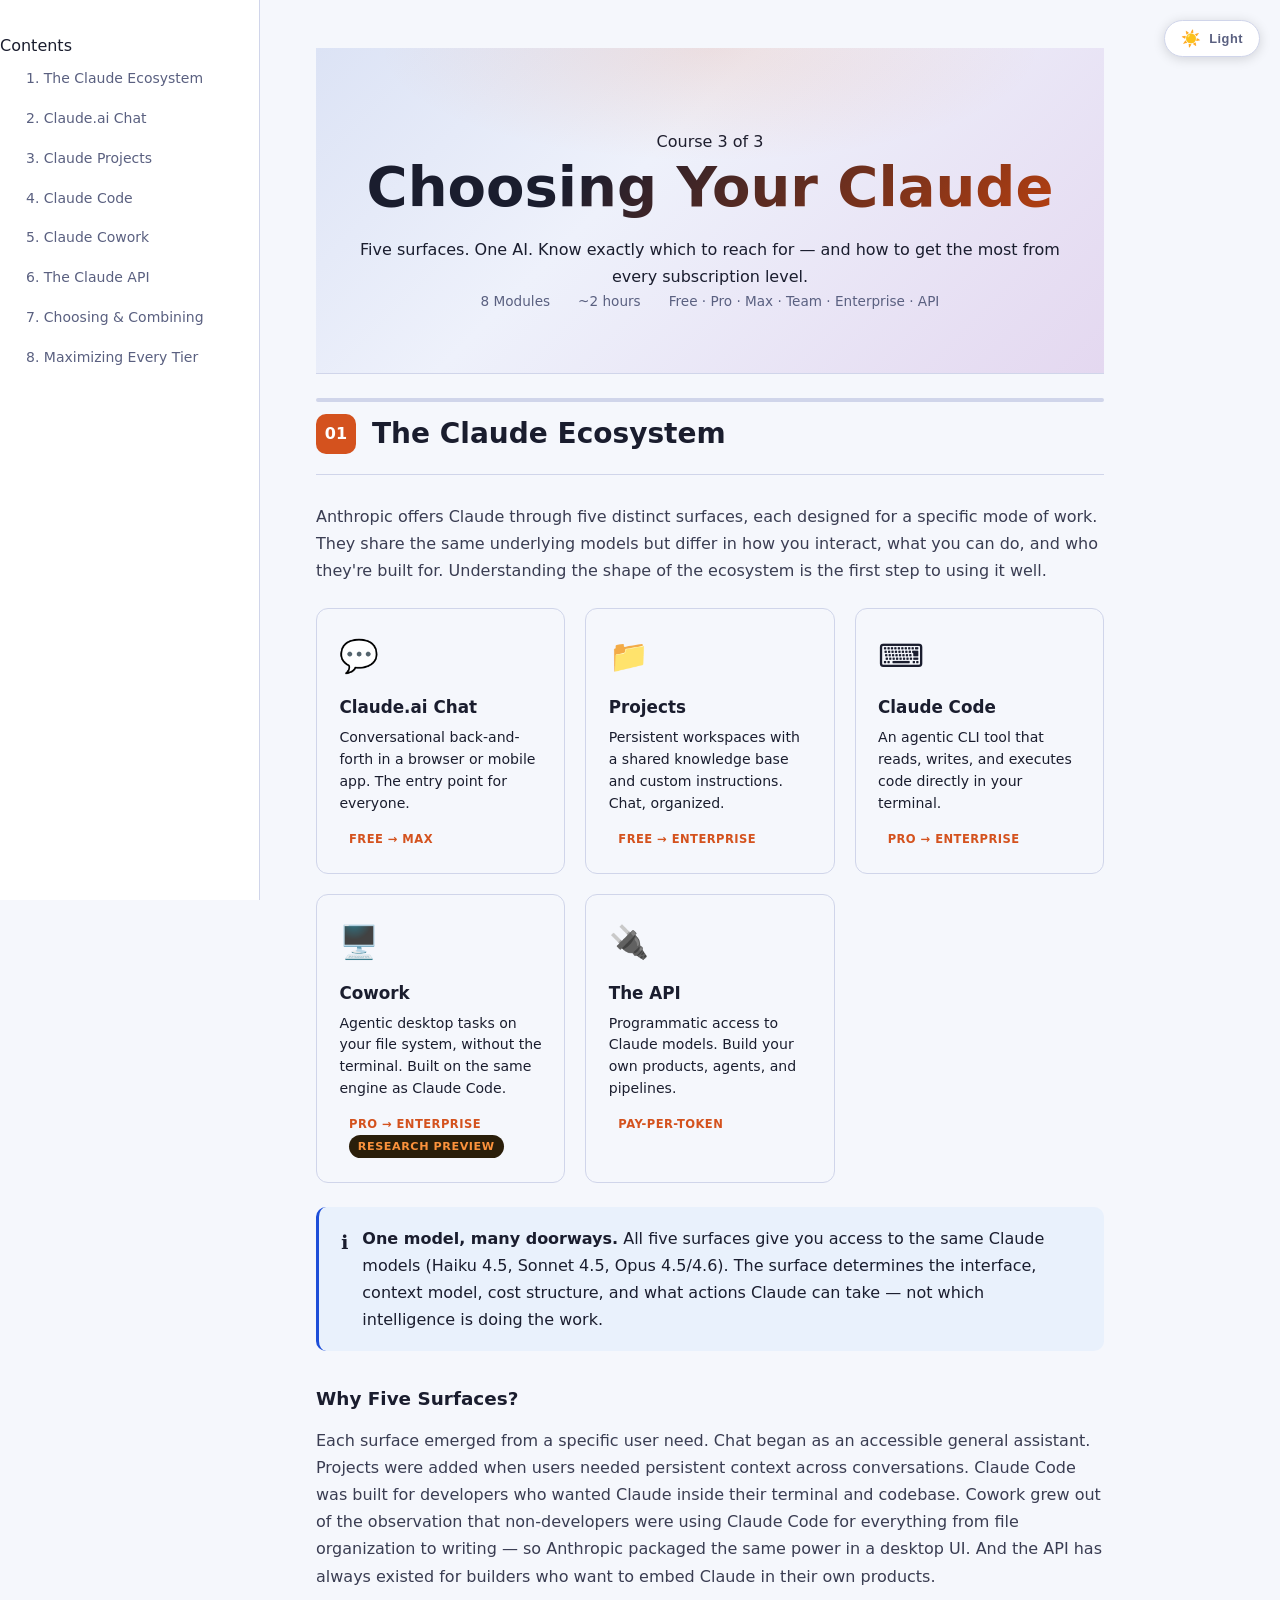
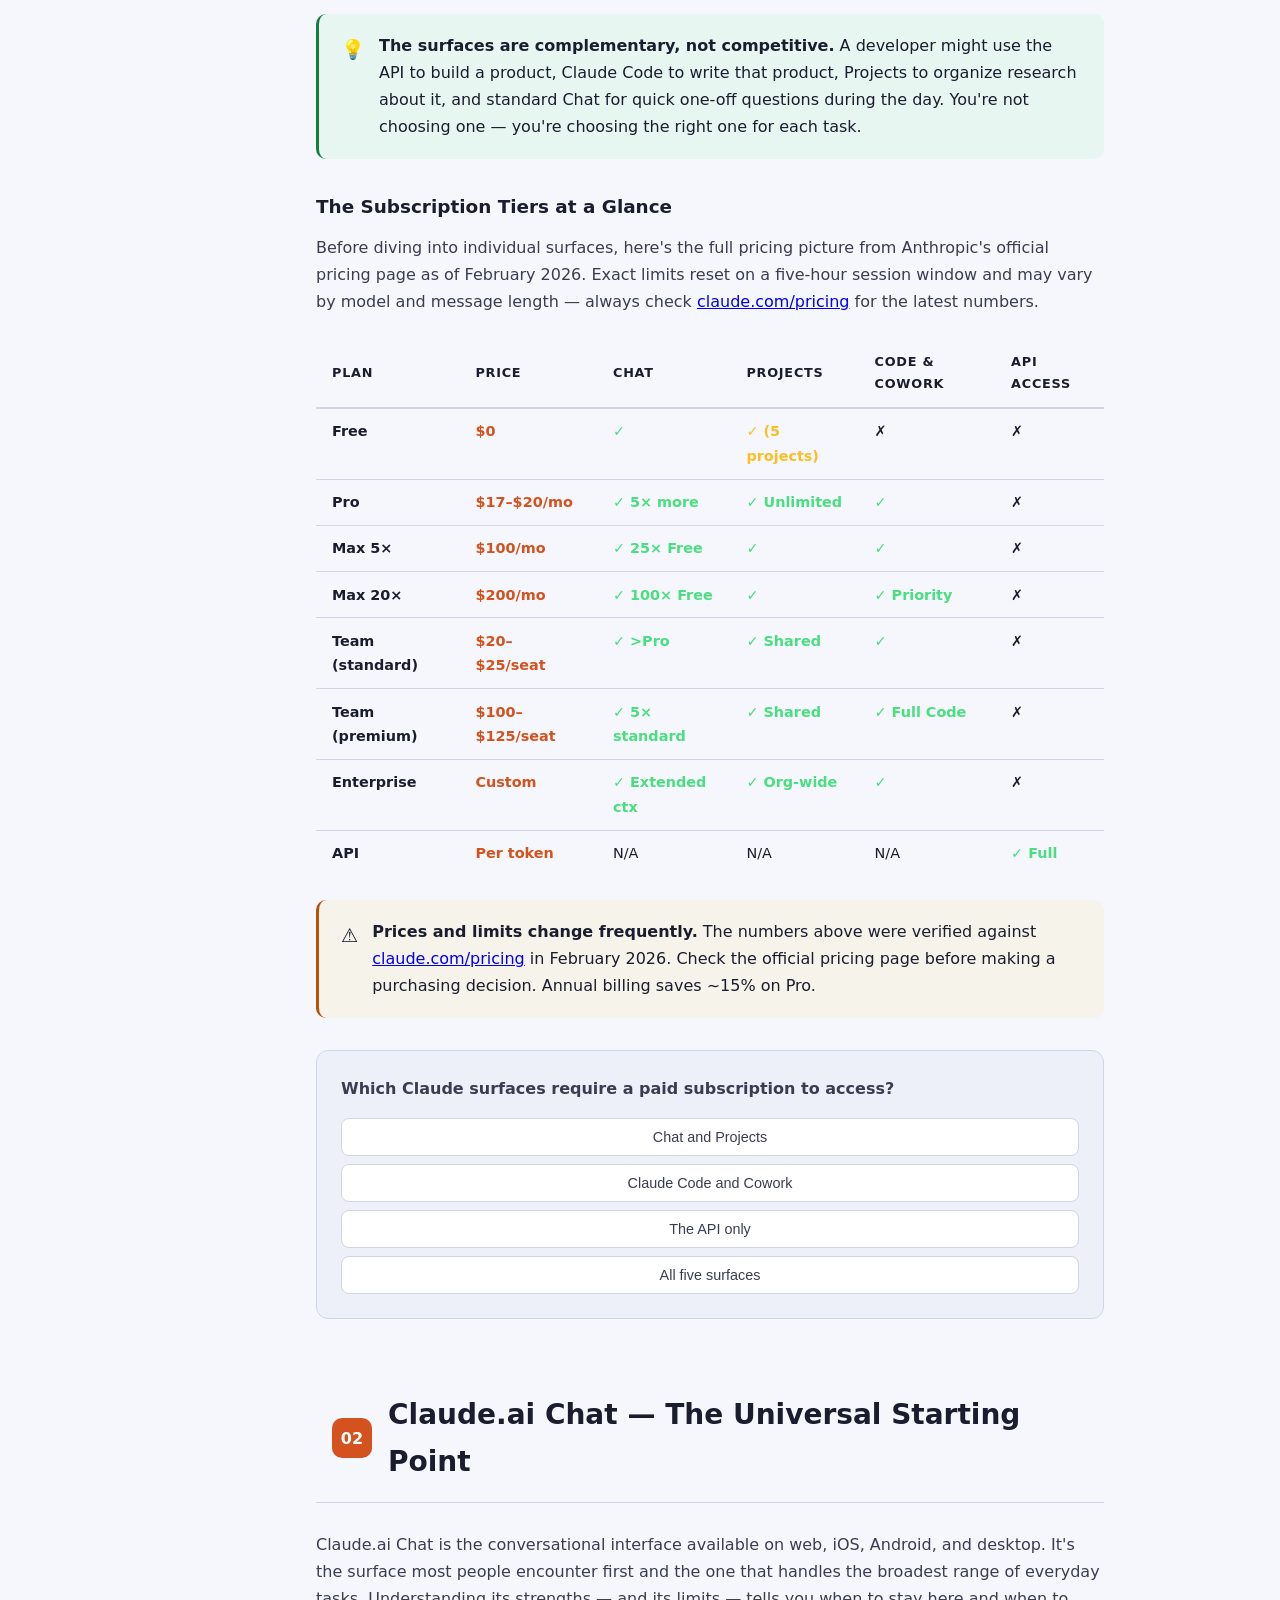
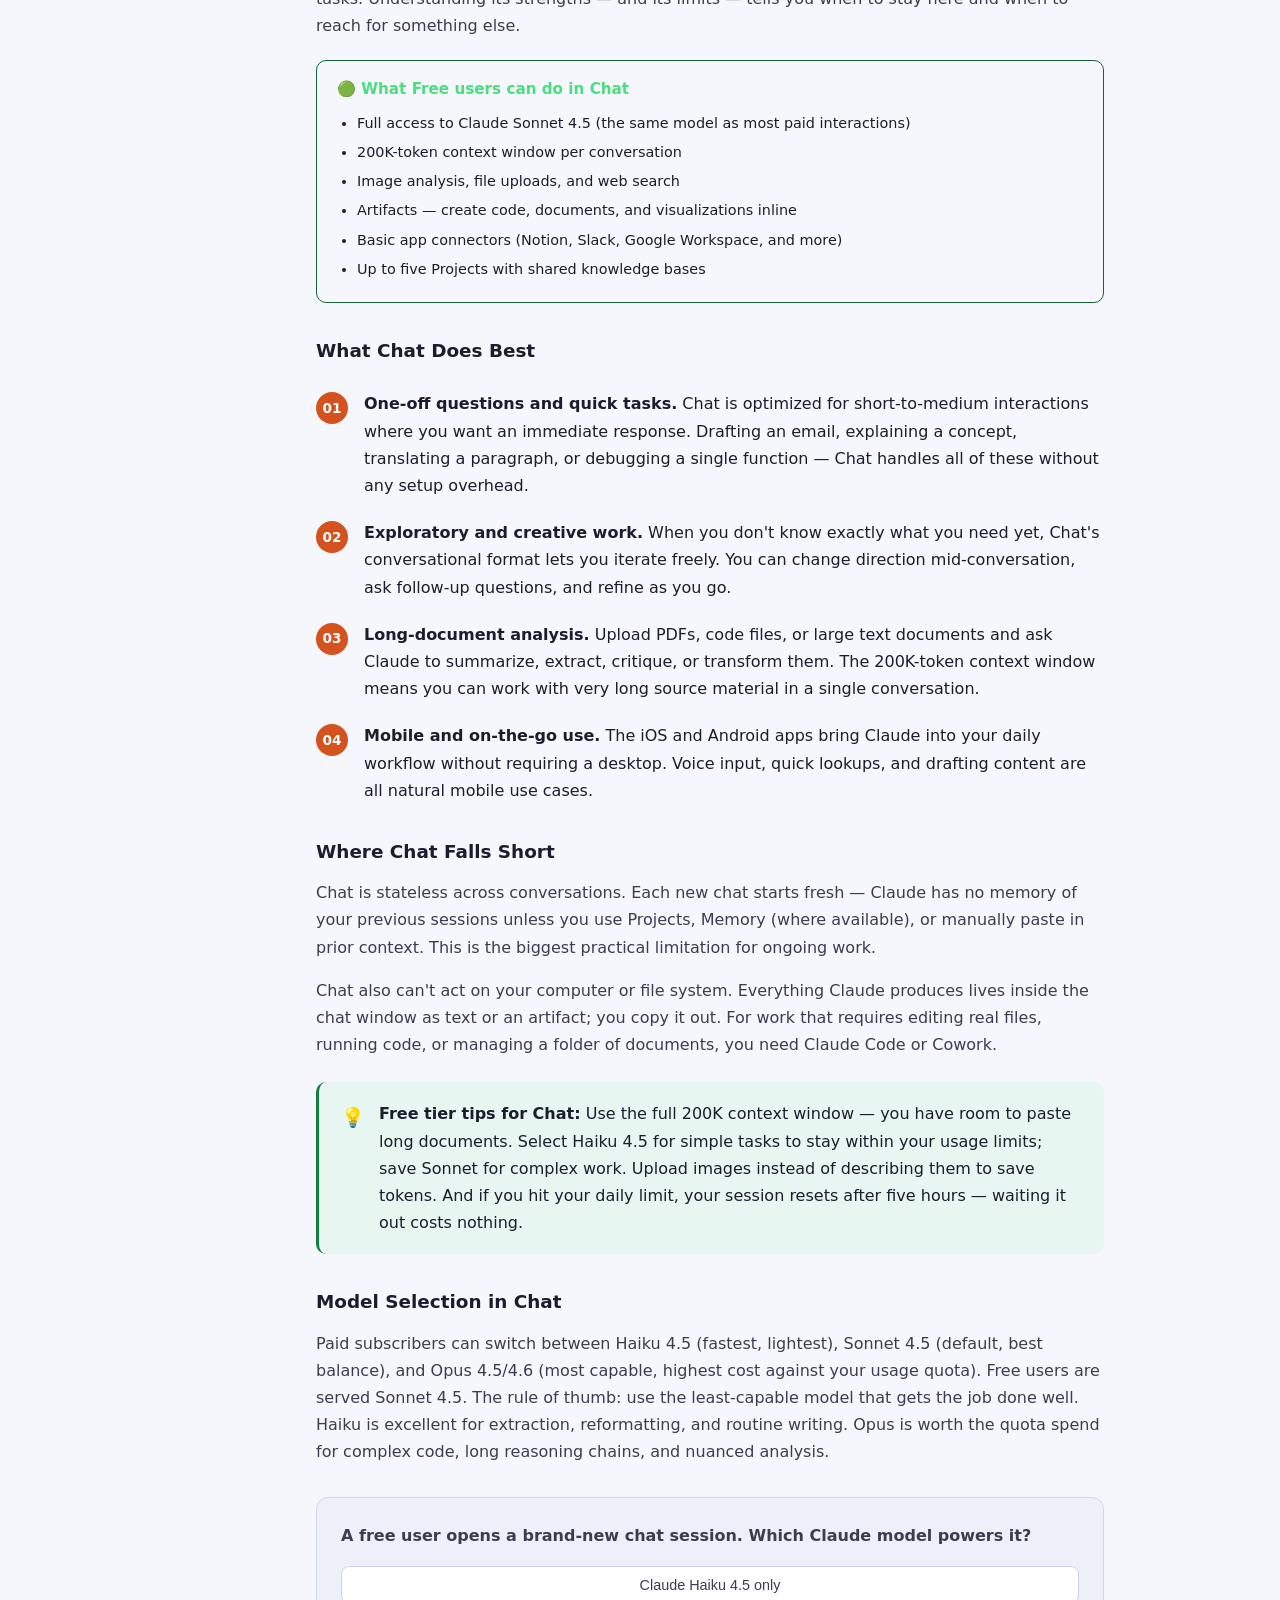
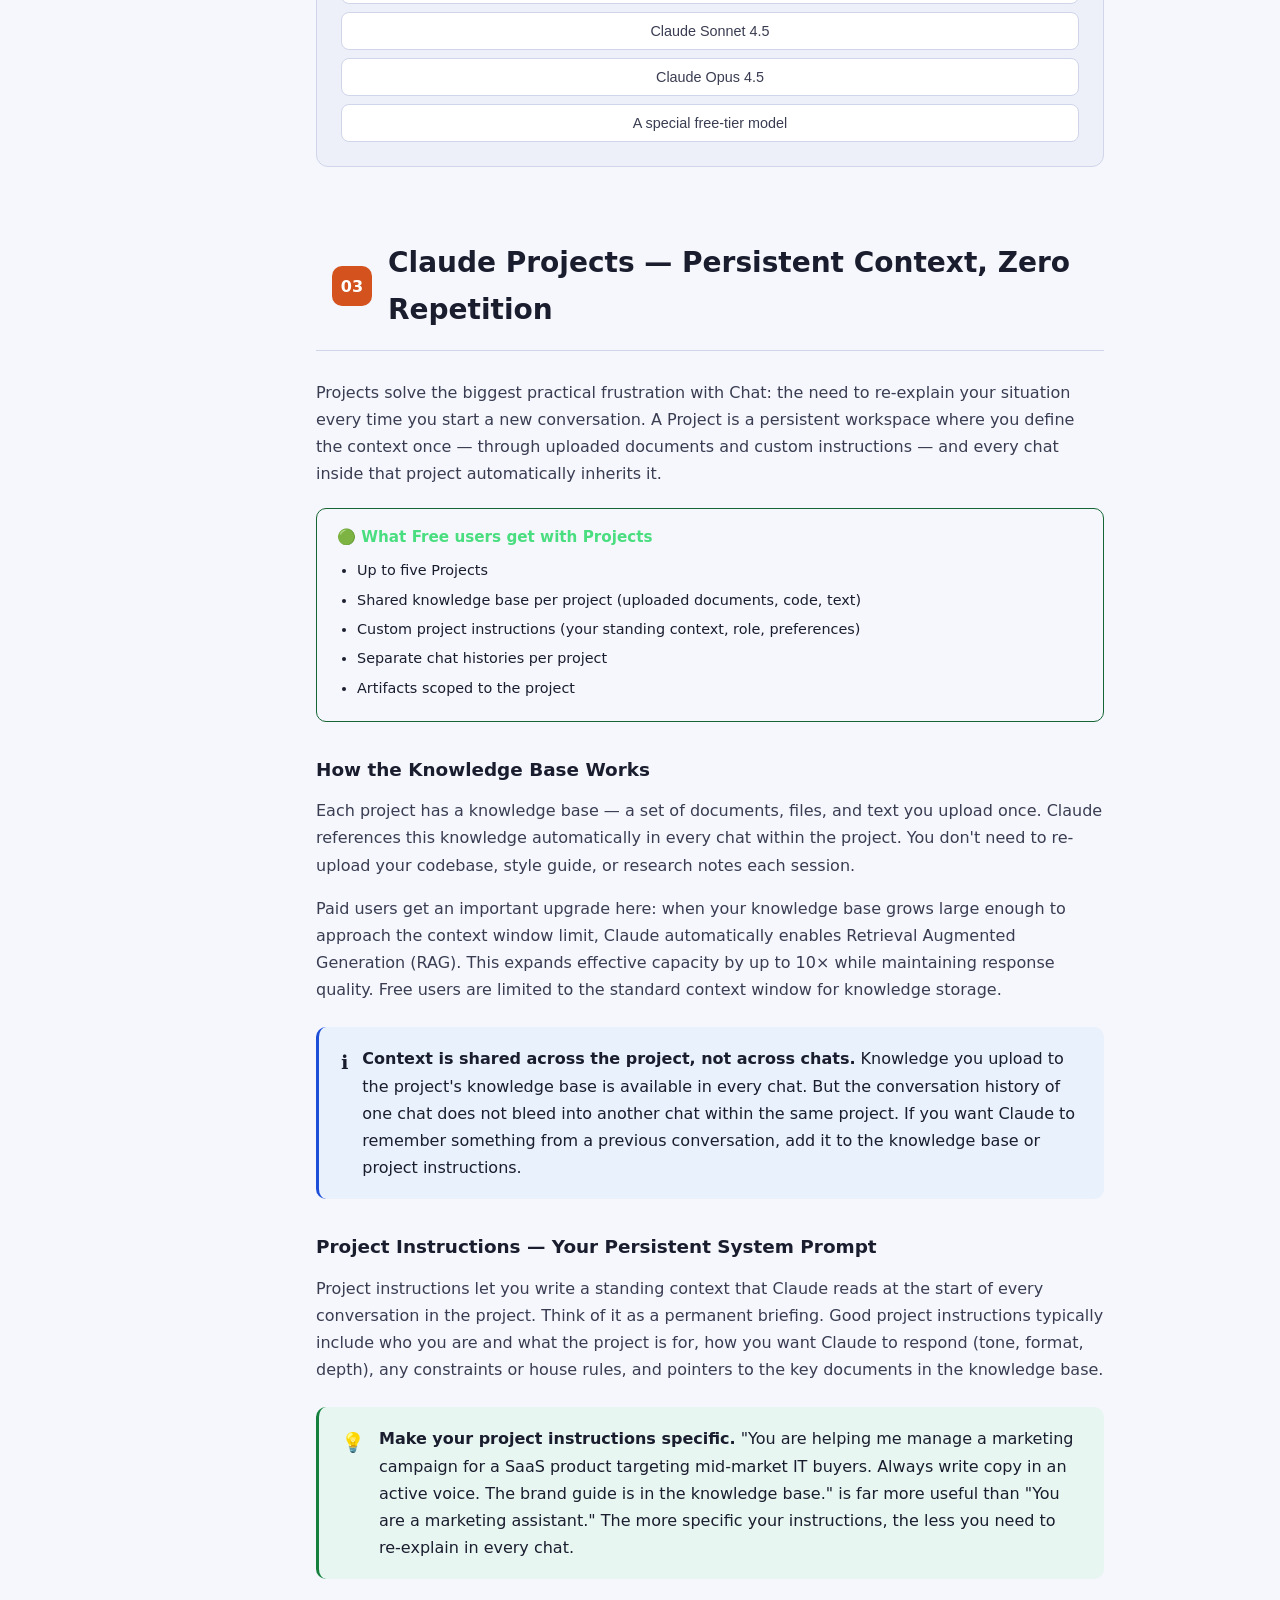
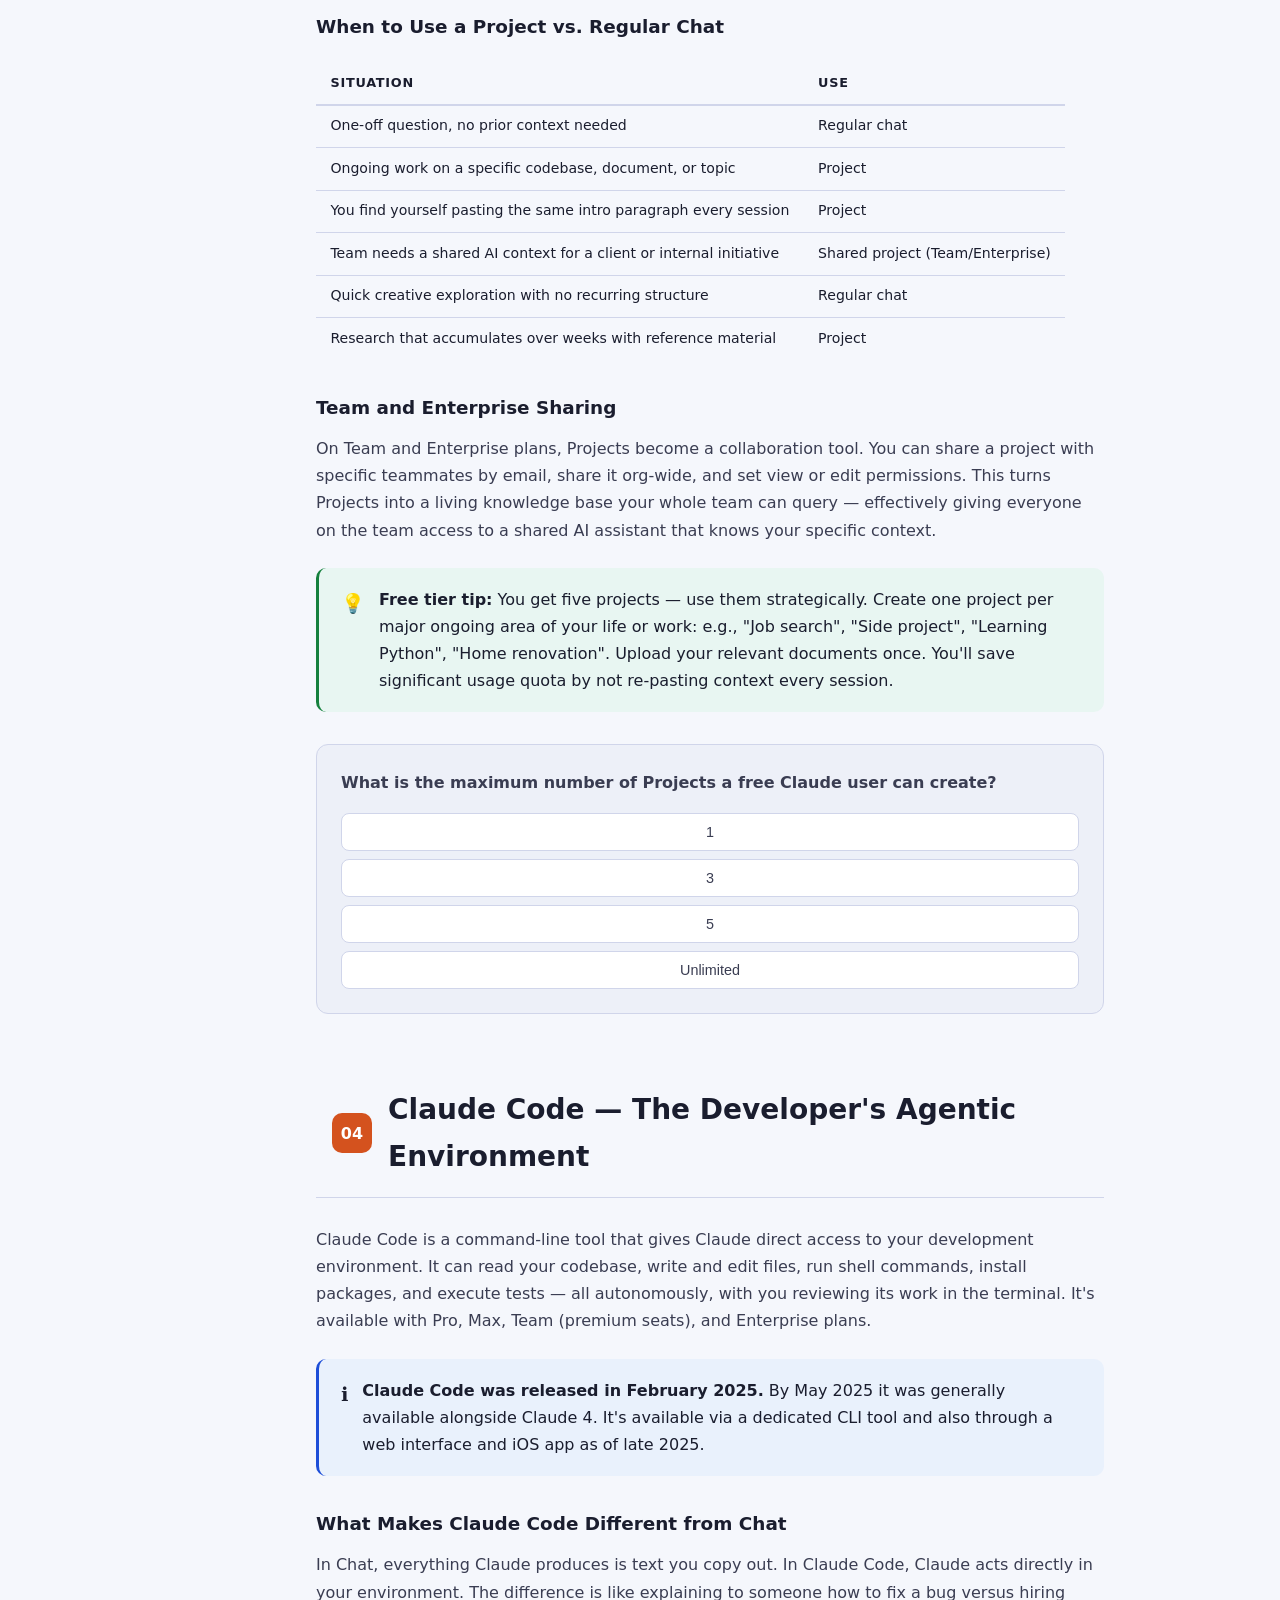
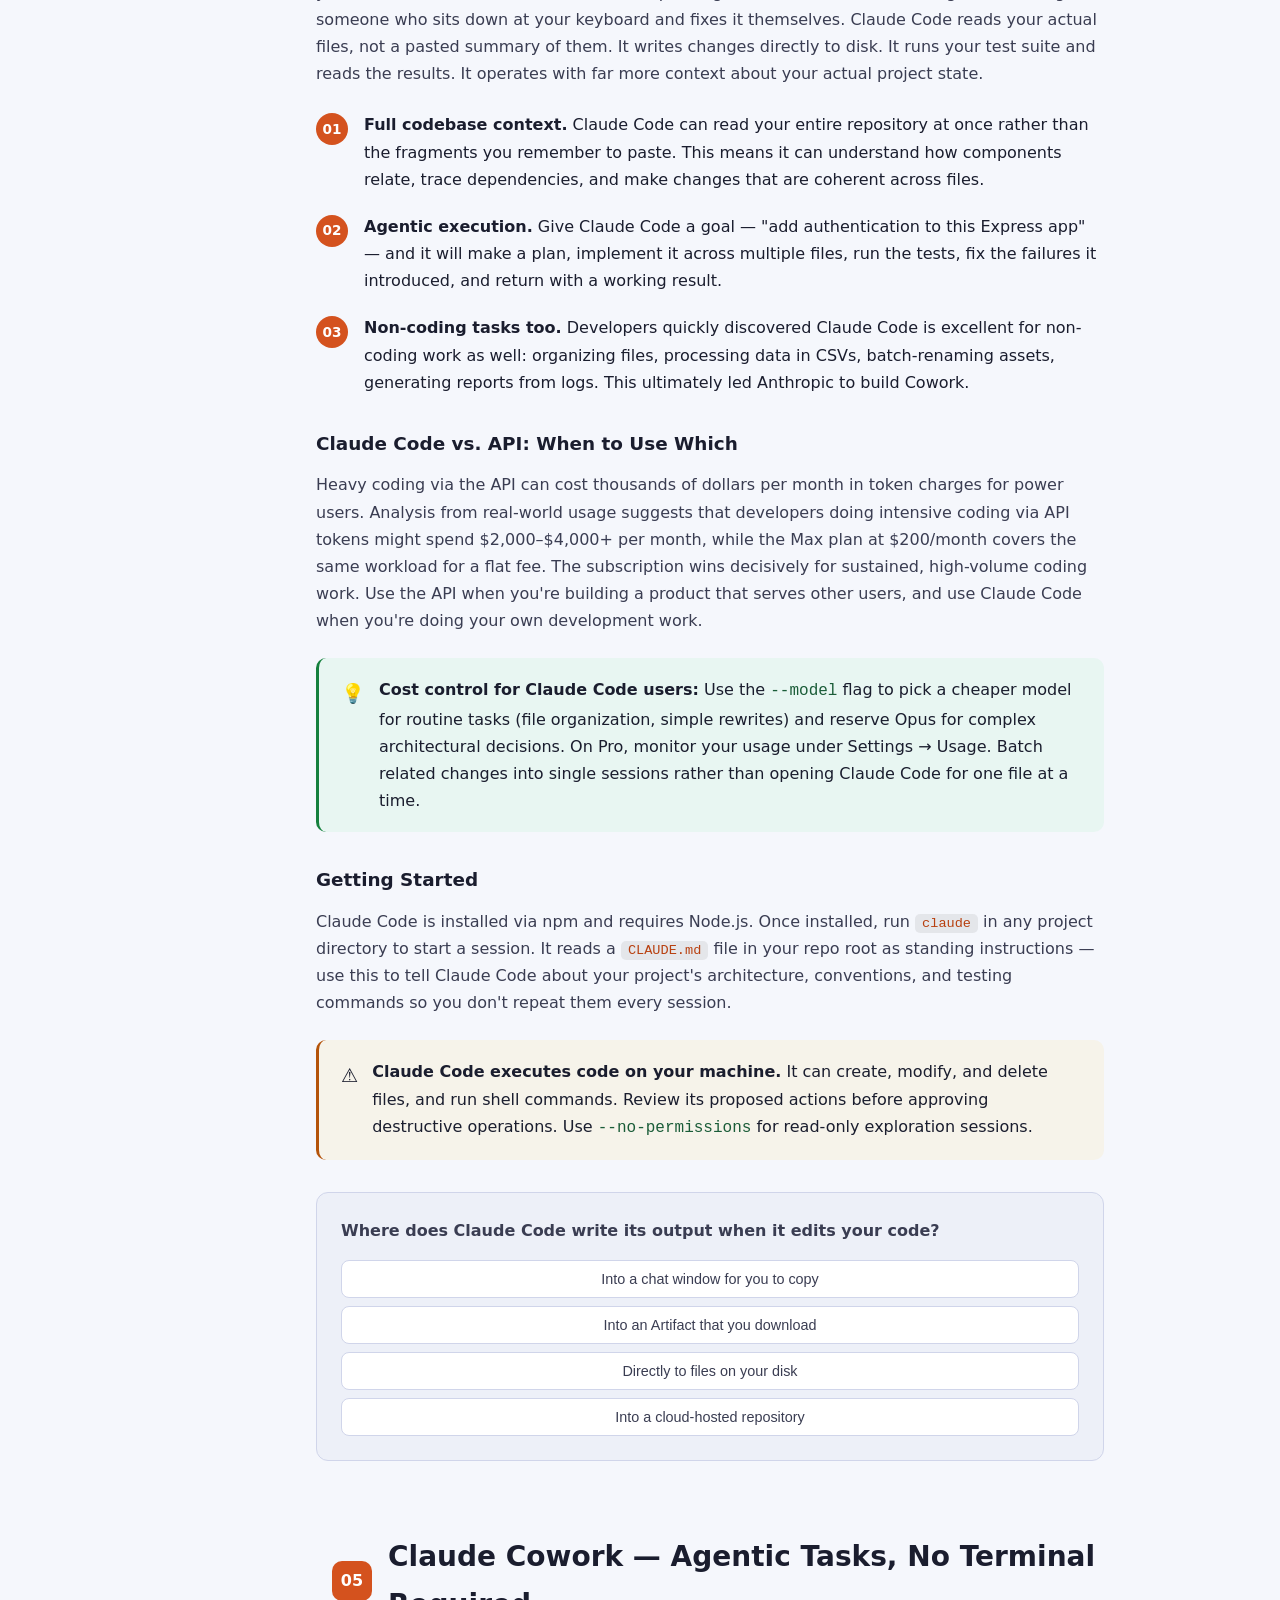
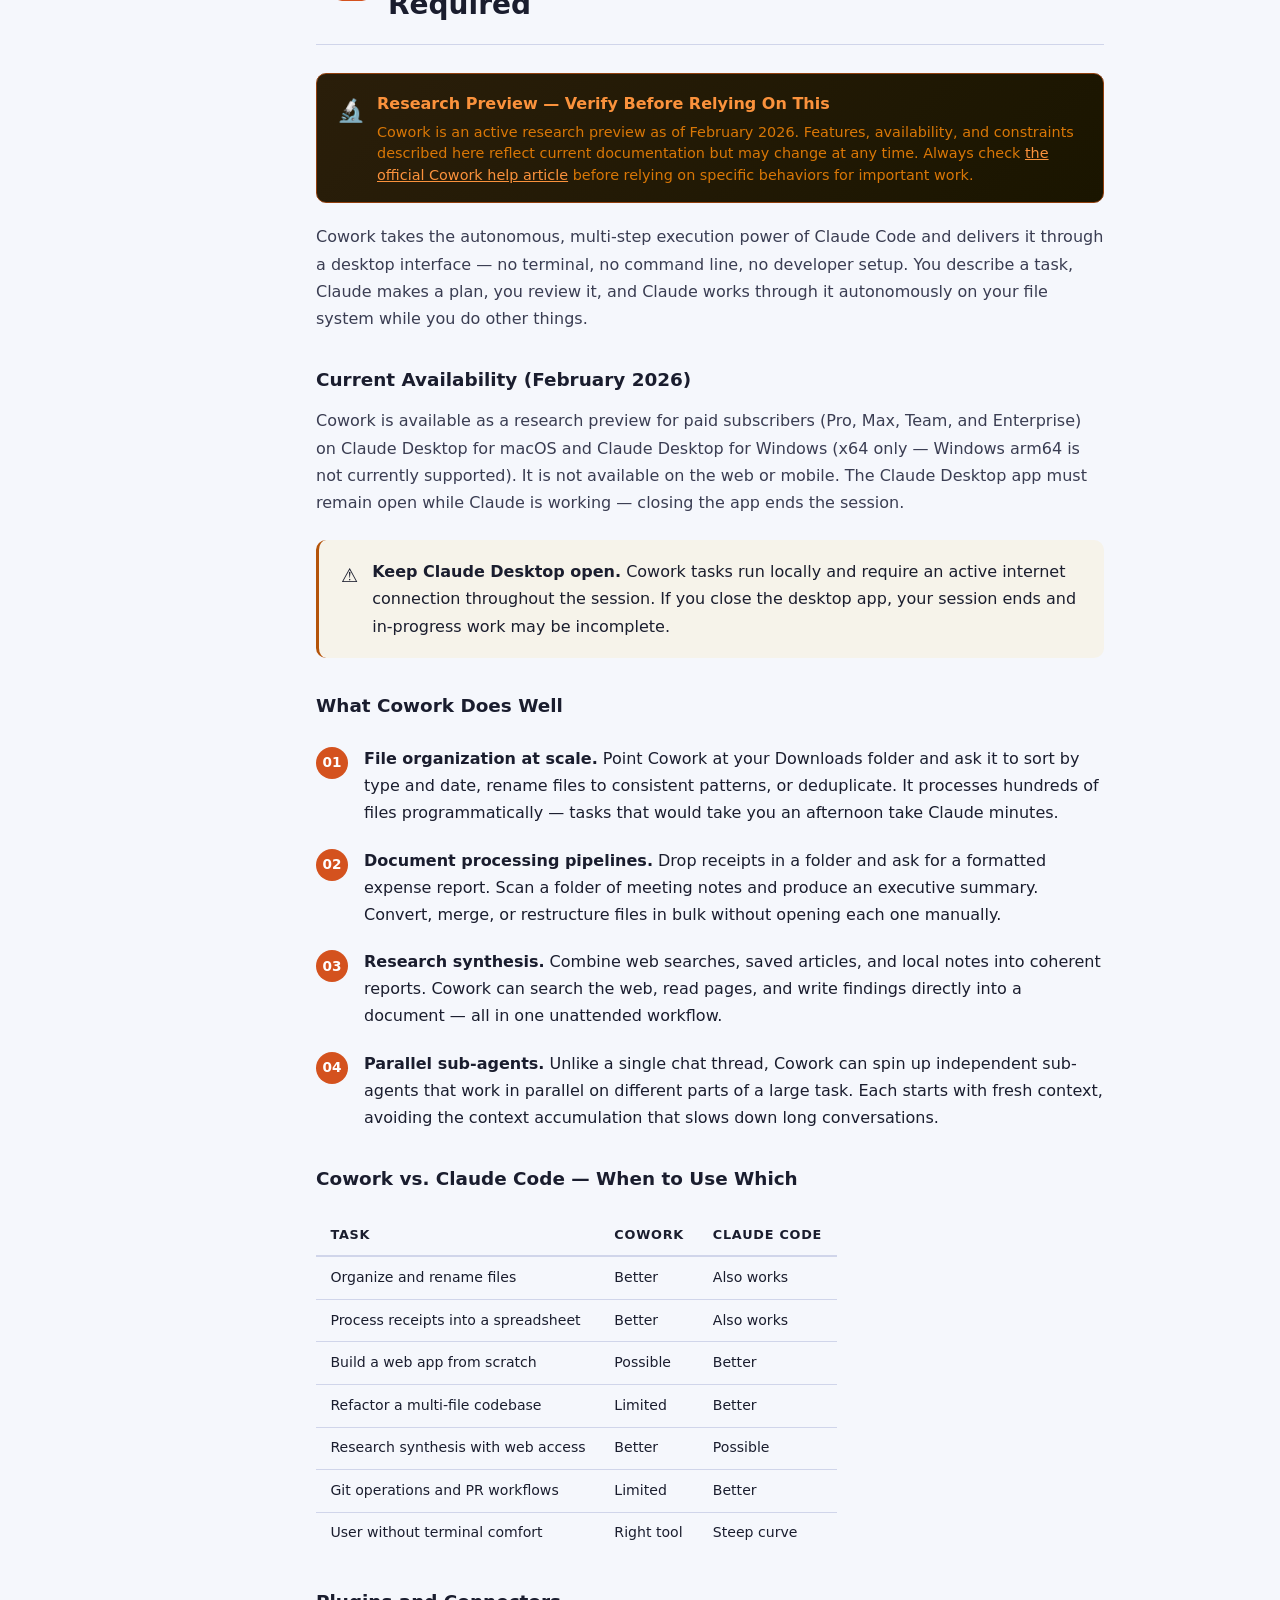
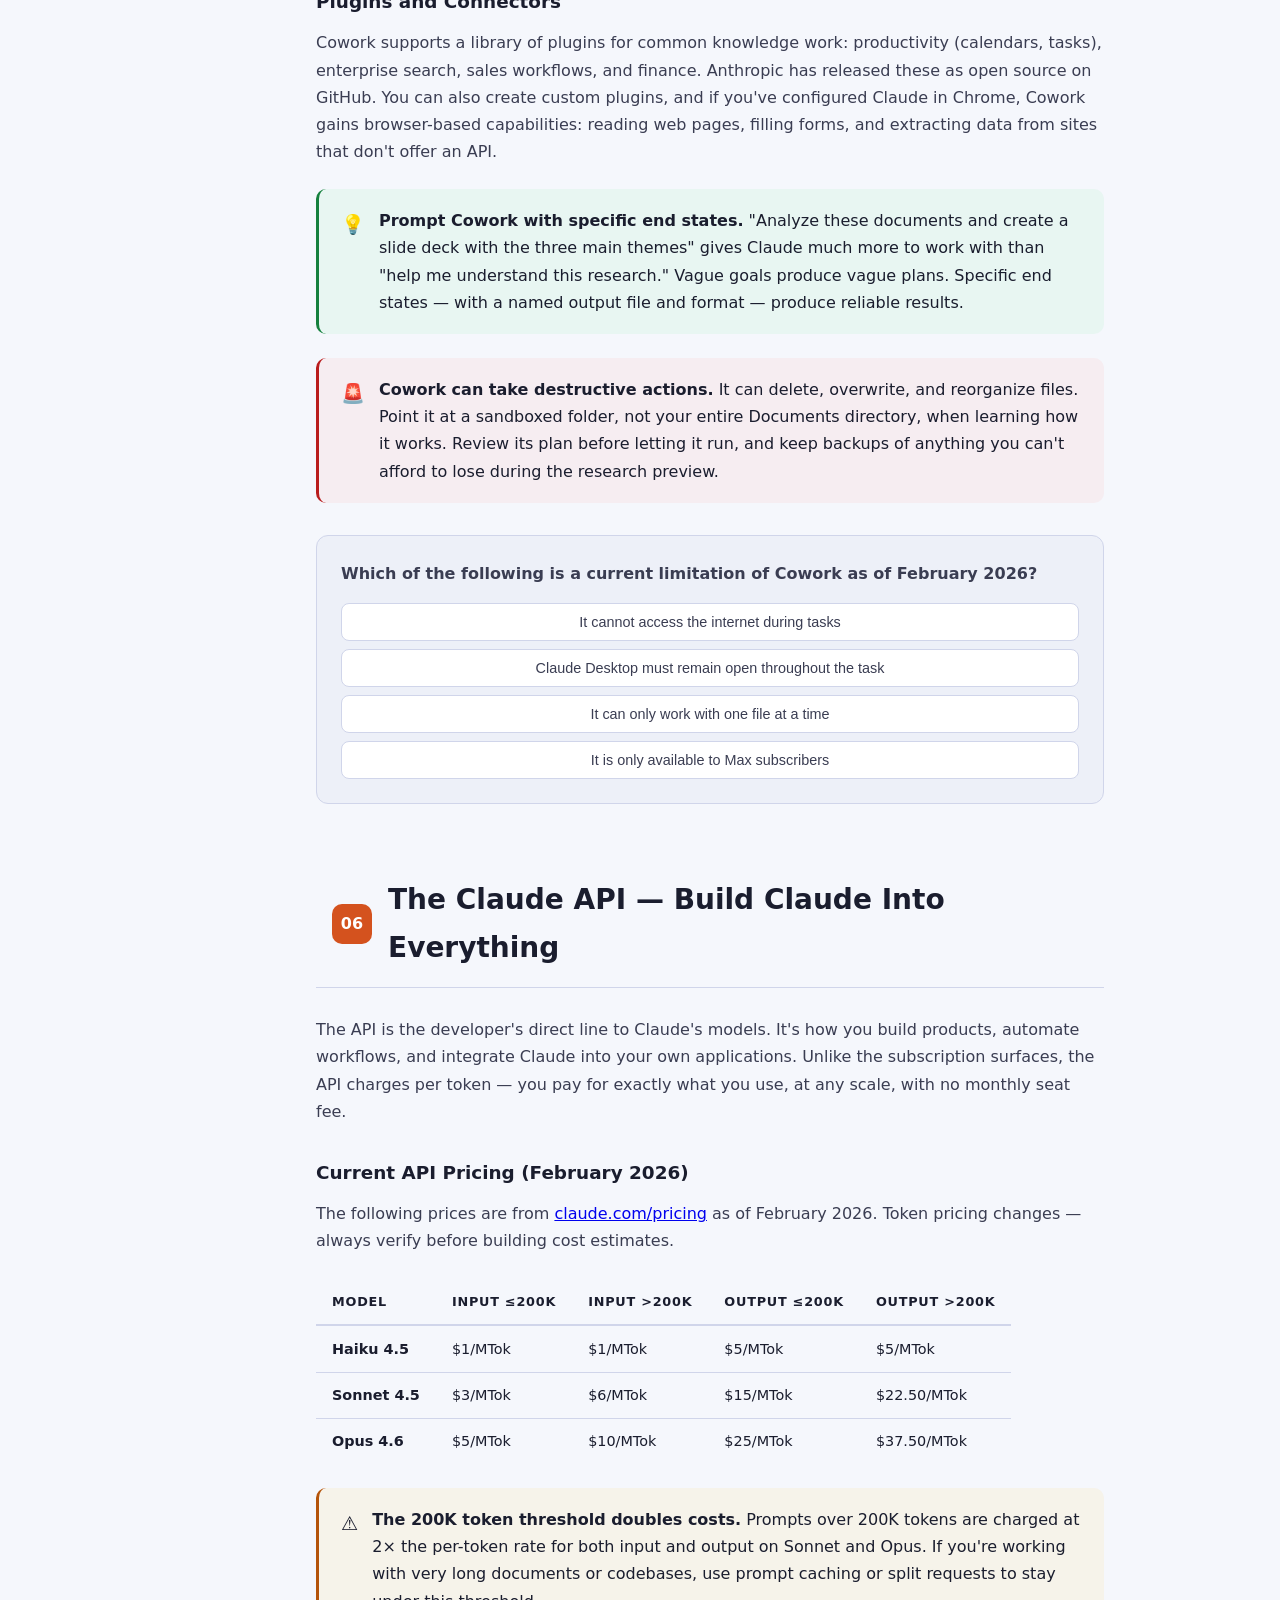
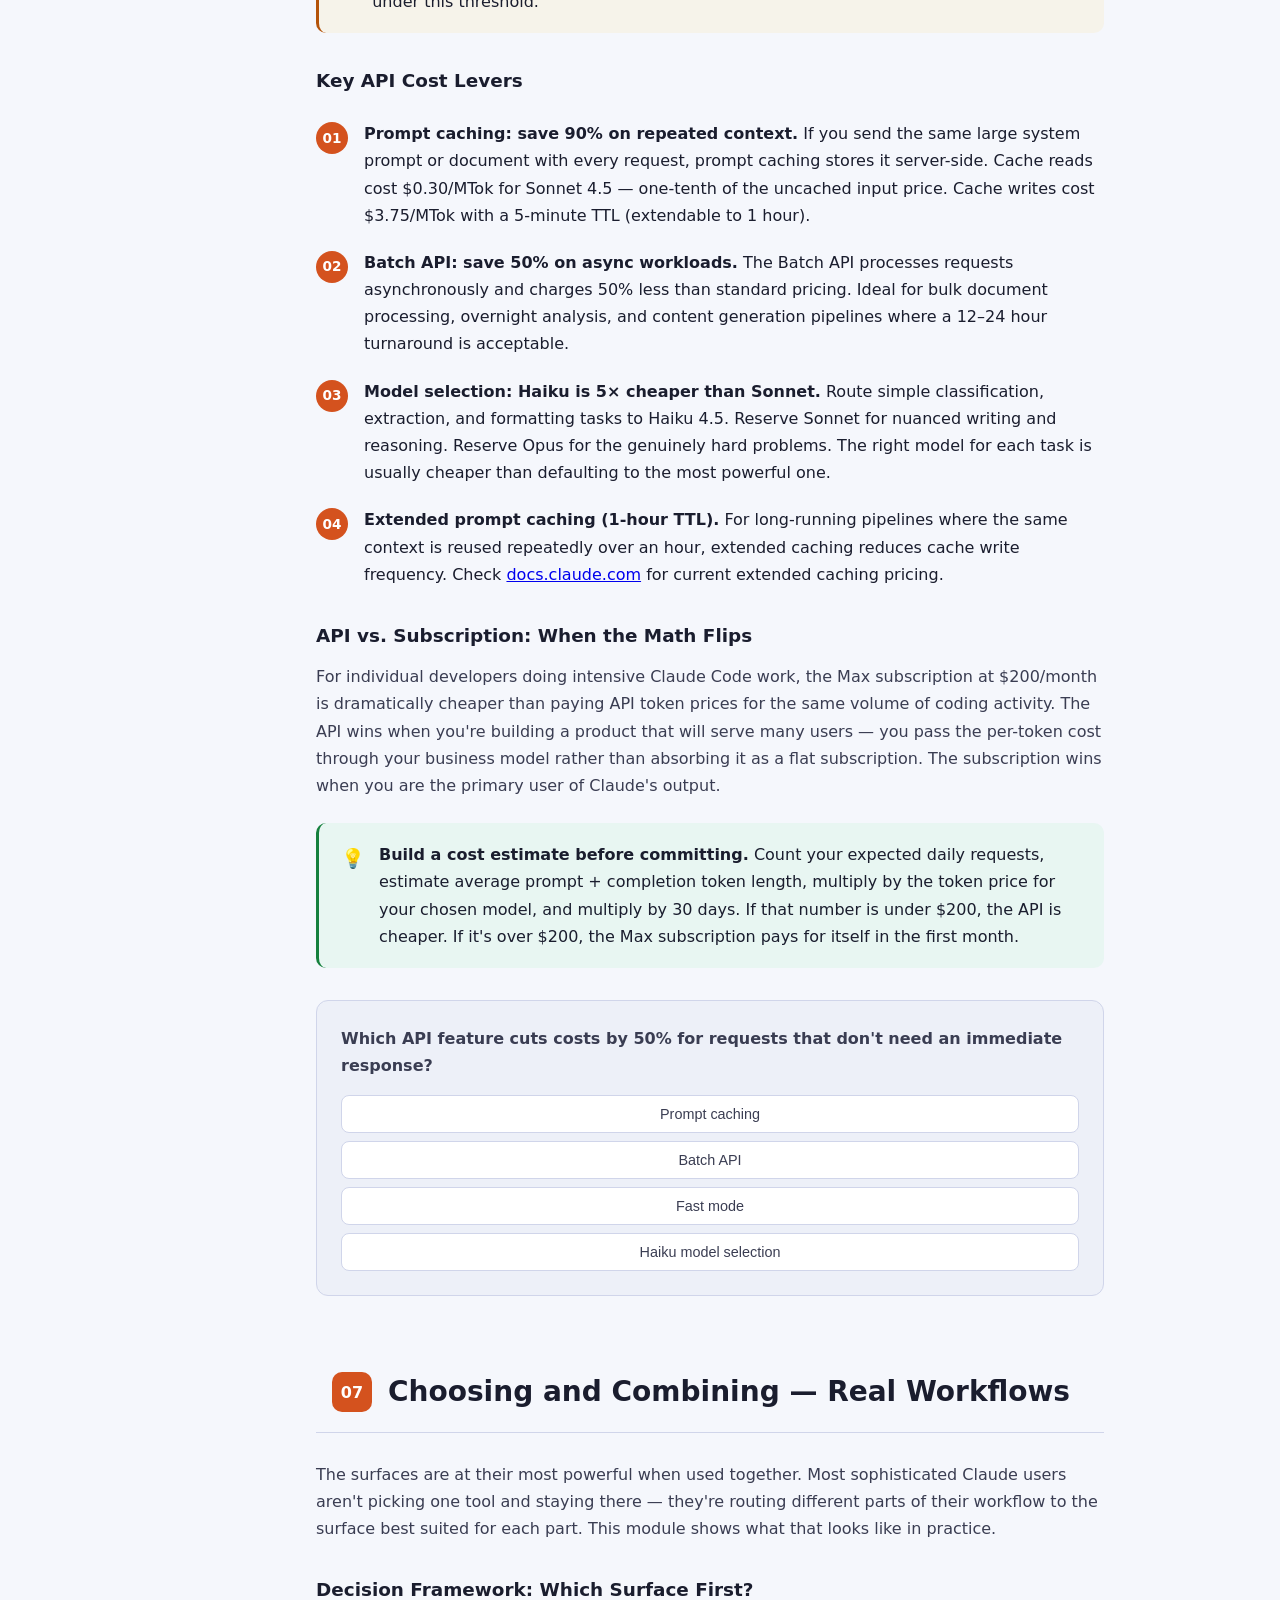
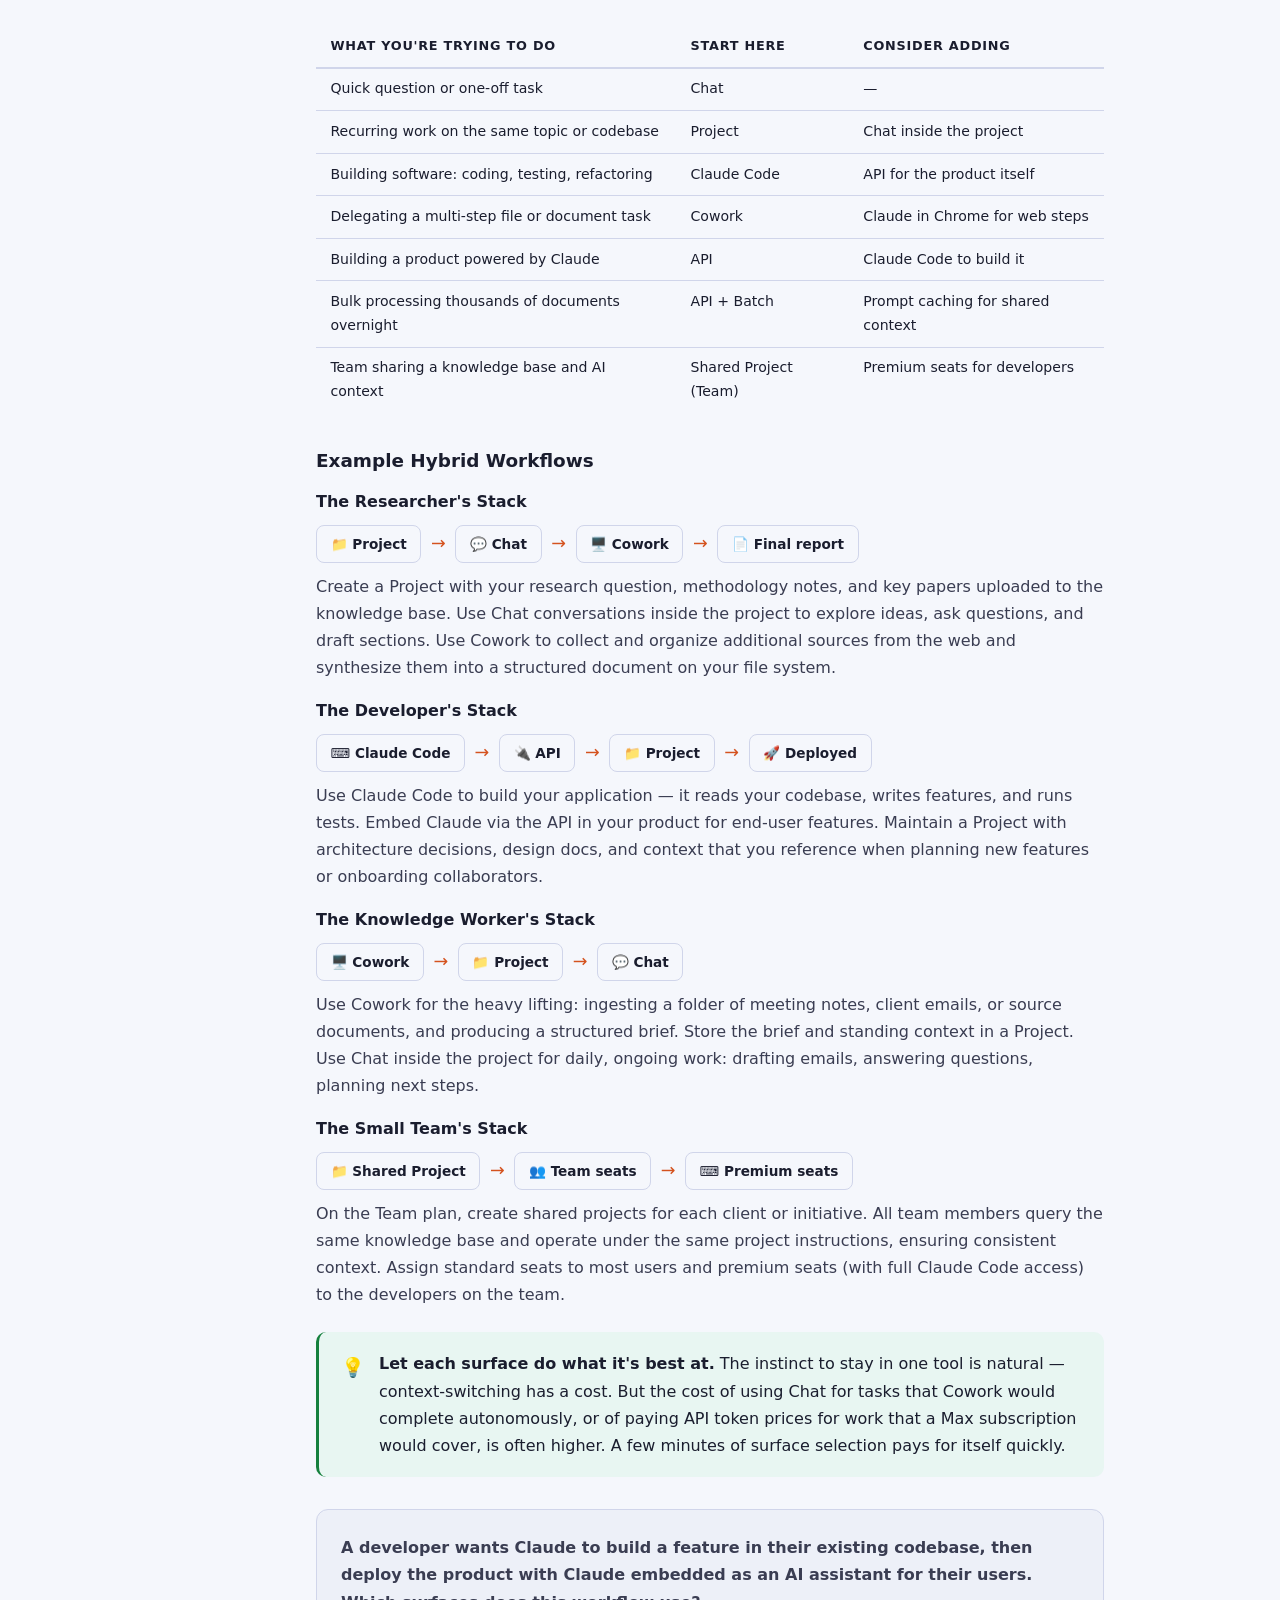
==== commit 3f23c9d1: "Fix Course 3 quiz styling and progress bar markup Quiz fixes (all in claude-choosing-course.html): -" ====
--- a/claude-choosing-course.html
+++ b/claude-choosing-course.html
@@ -280,12 +280,7 @@
       </div>
 
       <!-- Progress bar -->
-      <div class="progress-bar-wrap">
-        <div class="progress-bar-label">Course progress</div>
-        <div class="progress-track">
-          <div class="progress-fill" style="width:0%"></div>
-        </div>
-      </div>
+      <div class="progress-bar" style="margin: 24px 0 8px;"><div class="progress-fill" style="width:0%"></div></div>
 
       <!-- ── MODULE 1 ─────────────────────────────────────────── -->
       <section class="section" id="module-1">
@@ -436,13 +431,14 @@
         </div>
 
         <div class="quiz" id="quiz-1">
-          <div class="quiz-question">Which Claude surfaces require a paid subscription to access?</div>
+          <p>Which Claude surfaces require a paid subscription to access?</p>
           <div class="quiz-options">
-            <button class="quiz-option" onclick="quizAnswer(this, false)">Chat and Projects</button>
-            <button class="quiz-option" onclick="quizAnswer(this, true)">Claude Code and Cowork</button>
-            <button class="quiz-option" onclick="quizAnswer(this, false)">The API only</button>
-            <button class="quiz-option" onclick="quizAnswer(this, false)">All five surfaces</button>
-          </div>
+            <button class="quiz-opt" onclick="quizAnswer(this, false)">Chat and Projects</button>
+            <button class="quiz-opt" onclick="quizAnswer(this, true)">Claude Code and Cowork</button>
+            <button class="quiz-opt" onclick="quizAnswer(this, false)">The API only</button>
+            <button class="quiz-opt" onclick="quizAnswer(this, false)">All five surfaces</button>
+          </div>
+          <p class="quiz-feedback"></p>
         </div>
       </section>
 
@@ -512,13 +508,14 @@
         <p>Paid subscribers can switch between Haiku 4.5 (fastest, lightest), Sonnet 4.5 (default, best balance), and Opus 4.5/4.6 (most capable, highest cost against your usage quota). Free users are served Sonnet 4.5. The rule of thumb: use the least-capable model that gets the job done well. Haiku is excellent for extraction, reformatting, and routine writing. Opus is worth the quota spend for complex code, long reasoning chains, and nuanced analysis.</p>
 
         <div class="quiz" id="quiz-2">
-          <div class="quiz-question">A free user opens a brand-new chat session. Which Claude model powers it?</div>
+          <p>A free user opens a brand-new chat session. Which Claude model powers it?</p>
           <div class="quiz-options">
-            <button class="quiz-option" onclick="quizAnswer(this, false)">Claude Haiku 4.5 only</button>
-            <button class="quiz-option" onclick="quizAnswer(this, true)">Claude Sonnet 4.5</button>
-            <button class="quiz-option" onclick="quizAnswer(this, false)">Claude Opus 4.5</button>
-            <button class="quiz-option" onclick="quizAnswer(this, false)">A special free-tier model</button>
-          </div>
+            <button class="quiz-opt" onclick="quizAnswer(this, false)">Claude Haiku 4.5 only</button>
+            <button class="quiz-opt" onclick="quizAnswer(this, true)">Claude Sonnet 4.5</button>
+            <button class="quiz-opt" onclick="quizAnswer(this, false)">Claude Opus 4.5</button>
+            <button class="quiz-opt" onclick="quizAnswer(this, false)">A special free-tier model</button>
+          </div>
+          <p class="quiz-feedback"></p>
         </div>
       </section>
 
@@ -612,13 +609,14 @@
         </div>
 
         <div class="quiz" id="quiz-3">
-          <div class="quiz-question">What is the maximum number of Projects a free Claude user can create?</div>
+          <p>What is the maximum number of Projects a free Claude user can create?</p>
           <div class="quiz-options">
-            <button class="quiz-option" onclick="quizAnswer(this, false)">1</button>
-            <button class="quiz-option" onclick="quizAnswer(this, false)">3</button>
-            <button class="quiz-option" onclick="quizAnswer(this, true)">5</button>
-            <button class="quiz-option" onclick="quizAnswer(this, false)">Unlimited</button>
-          </div>
+            <button class="quiz-opt" onclick="quizAnswer(this, false)">1</button>
+            <button class="quiz-opt" onclick="quizAnswer(this, false)">3</button>
+            <button class="quiz-opt" onclick="quizAnswer(this, true)">5</button>
+            <button class="quiz-opt" onclick="quizAnswer(this, false)">Unlimited</button>
+          </div>
+          <p class="quiz-feedback"></p>
         </div>
       </section>
 
@@ -684,13 +682,14 @@
         </div>
 
         <div class="quiz" id="quiz-4">
-          <div class="quiz-question">Where does Claude Code write its output when it edits your code?</div>
+          <p>Where does Claude Code write its output when it edits your code?</p>
           <div class="quiz-options">
-            <button class="quiz-option" onclick="quizAnswer(this, false)">Into a chat window for you to copy</button>
-            <button class="quiz-option" onclick="quizAnswer(this, false)">Into an Artifact that you download</button>
-            <button class="quiz-option" onclick="quizAnswer(this, true)">Directly to files on your disk</button>
-            <button class="quiz-option" onclick="quizAnswer(this, false)">Into a cloud-hosted repository</button>
-          </div>
+            <button class="quiz-opt" onclick="quizAnswer(this, false)">Into a chat window for you to copy</button>
+            <button class="quiz-opt" onclick="quizAnswer(this, false)">Into an Artifact that you download</button>
+            <button class="quiz-opt" onclick="quizAnswer(this, true)">Directly to files on your disk</button>
+            <button class="quiz-opt" onclick="quizAnswer(this, false)">Into a cloud-hosted repository</button>
+          </div>
+          <p class="quiz-feedback"></p>
         </div>
       </section>
 
@@ -816,13 +815,14 @@
         </div>
 
         <div class="quiz" id="quiz-5">
-          <div class="quiz-question">Which of the following is a current limitation of Cowork as of February 2026?</div>
+          <p>Which of the following is a current limitation of Cowork as of February 2026?</p>
           <div class="quiz-options">
-            <button class="quiz-option" onclick="quizAnswer(this, false)">It cannot access the internet during tasks</button>
-            <button class="quiz-option" onclick="quizAnswer(this, true)">Claude Desktop must remain open throughout the task</button>
-            <button class="quiz-option" onclick="quizAnswer(this, false)">It can only work with one file at a time</button>
-            <button class="quiz-option" onclick="quizAnswer(this, false)">It is only available to Max subscribers</button>
-          </div>
+            <button class="quiz-opt" onclick="quizAnswer(this, false)">It cannot access the internet during tasks</button>
+            <button class="quiz-opt" onclick="quizAnswer(this, true)">Claude Desktop must remain open throughout the task</button>
+            <button class="quiz-opt" onclick="quizAnswer(this, false)">It can only work with one file at a time</button>
+            <button class="quiz-opt" onclick="quizAnswer(this, false)">It is only available to Max subscribers</button>
+          </div>
+          <p class="quiz-feedback"></p>
         </div>
       </section>
 
@@ -920,13 +920,14 @@
         </div>
 
         <div class="quiz" id="quiz-6">
-          <div class="quiz-question">Which API feature cuts costs by 50% for requests that don't need an immediate response?</div>
+          <p>Which API feature cuts costs by 50% for requests that don't need an immediate response?</p>
           <div class="quiz-options">
-            <button class="quiz-option" onclick="quizAnswer(this, false)">Prompt caching</button>
-            <button class="quiz-option" onclick="quizAnswer(this, true)">Batch API</button>
-            <button class="quiz-option" onclick="quizAnswer(this, false)">Fast mode</button>
-            <button class="quiz-option" onclick="quizAnswer(this, false)">Haiku model selection</button>
-          </div>
+            <button class="quiz-opt" onclick="quizAnswer(this, false)">Prompt caching</button>
+            <button class="quiz-opt" onclick="quizAnswer(this, true)">Batch API</button>
+            <button class="quiz-opt" onclick="quizAnswer(this, false)">Fast mode</button>
+            <button class="quiz-opt" onclick="quizAnswer(this, false)">Haiku model selection</button>
+          </div>
+          <p class="quiz-feedback"></p>
         </div>
       </section>
 
@@ -1042,13 +1043,14 @@
         </div>
 
         <div class="quiz" id="quiz-7">
-          <div class="quiz-question">A developer wants Claude to build a feature in their existing codebase, then deploy the product with Claude embedded as an AI assistant for their users. Which surfaces does this workflow use?</div>
+          <p>A developer wants Claude to build a feature in their existing codebase, then deploy the product with Claude embedded as an AI assistant for their users. Which surfaces does this workflow use?</p>
           <div class="quiz-options">
-            <button class="quiz-option" onclick="quizAnswer(this, false)">Chat and Projects</button>
-            <button class="quiz-option" onclick="quizAnswer(this, false)">Cowork and Projects</button>
-            <button class="quiz-option" onclick="quizAnswer(this, true)">Claude Code and the API</button>
-            <button class="quiz-option" onclick="quizAnswer(this, false)">The API alone</button>
-          </div>
+            <button class="quiz-opt" onclick="quizAnswer(this, false)">Chat and Projects</button>
+            <button class="quiz-opt" onclick="quizAnswer(this, false)">Cowork and Projects</button>
+            <button class="quiz-opt" onclick="quizAnswer(this, true)">Claude Code and the API</button>
+            <button class="quiz-opt" onclick="quizAnswer(this, false)">The API alone</button>
+          </div>
+          <p class="quiz-feedback"></p>
         </div>
       </section>
 
@@ -1166,24 +1168,20 @@
         </div>
 
         <div class="quiz" id="quiz-8">
-          <div class="quiz-question">A free user needs to analyze a 150-page research paper and wants Claude to remember the context across multiple sessions. What is the best approach?</div>
+          <p>A free user needs to analyze a 150-page research paper and wants Claude to remember the context across multiple sessions. What is the best approach?</p>
           <div class="quiz-options">
-            <button class="quiz-option" onclick="quizAnswer(this, false)">Paste the document into every new chat session</button>
-            <button class="quiz-option" onclick="quizAnswer(this, true)">Create a Project, upload the paper to the knowledge base, and chat within the project</button>
-            <button class="quiz-option" onclick="quizAnswer(this, false)">Upgrade to Pro before any analysis is possible</button>
-            <button class="quiz-option" onclick="quizAnswer(this, false)">Use the API with prompt caching</button>
-          </div>
+            <button class="quiz-opt" onclick="quizAnswer(this, false)">Paste the document into every new chat session</button>
+            <button class="quiz-opt" onclick="quizAnswer(this, true)">Create a Project, upload the paper to the knowledge base, and chat within the project</button>
+            <button class="quiz-opt" onclick="quizAnswer(this, false)">Upgrade to Pro before any analysis is possible</button>
+            <button class="quiz-opt" onclick="quizAnswer(this, false)">Use the API with prompt caching</button>
+          </div>
+          <p class="quiz-feedback"></p>
         </div>
       </section>
 
       <!-- Course completion -->
       <section class="section completion-section">
-        <div class="progress-bar-wrap">
-          <div class="progress-bar-label">Complete</div>
-          <div class="progress-track">
-            <div class="progress-fill" style="width:100%"></div>
-          </div>
-        </div>
+        <div class="progress-bar" style="margin: 0 0 32px;"><div class="progress-fill" style="width:100%"></div></div>
         <div class="completion-inner">
           <div class="completion-icon">🎓</div>
           <h2>Course Complete</h2>
@@ -1211,33 +1209,25 @@
 
   <script>
   function quizAnswer(el, correct) {
-    const container = el.closest('.quiz');
-    if (container.classList.contains('answered')) return;
-    container.classList.add('answered');
-
-    const options = container.querySelectorAll('.quiz-option');
-    options.forEach(opt => {
-      opt.disabled = true;
-      opt.classList.remove('selected');
+    const container = el.closest('.quiz-options');
+    const feedback  = el.closest('.quiz').querySelector('.quiz-feedback');
+    container.querySelectorAll('.quiz-opt').forEach(o => {
+      o.style.pointerEvents = 'none';
+      o.classList.remove('correct', 'wrong');
     });
-
-    el.classList.add('selected');
-
     if (correct) {
       el.classList.add('correct');
-      container.insertAdjacentHTML('beforeend',
-        '<div class="quiz-feedback correct-feedback">✓ Correct!</div>');
+      feedback.textContent = '✓ Correct!';
+      feedback.style.color = 'var(--green)';
     } else {
-      el.classList.add('incorrect');
-      // Reveal the correct answer
-      options.forEach(opt => {
-        if (opt.getAttribute('onclick').includes('true')) {
-          opt.classList.add('correct');
-        }
+      el.classList.add('wrong');
+      feedback.textContent = '✗ Not quite. Try re-reading the section above.';
+      feedback.style.color = 'var(--red)';
+      container.querySelectorAll('.quiz-opt').forEach(o => {
+        if (o.getAttribute('onclick').includes('true')) o.classList.add('correct');
       });
-      container.insertAdjacentHTML('beforeend',
-        '<div class="quiz-feedback incorrect-feedback">✗ Not quite — the correct answer is highlighted above.</div>');
-    }
+    }
+    feedback.style.display = 'block';
   }
   </script>
 </body>
--- a/assets/styles.css
+++ b/assets/styles.css
@@ -611,19 +611,94 @@
 .contribute-section pre { margin: 16px 0; }
 
 /* ── RESPONSIVE ────────────────────────────────────────────── */
+
+/* Prevent any element from blowing out the viewport width globally */
+html, body {
+  overflow-x: hidden;
+  max-width: 100%;
+}
+
+/* Tables and pre blocks scroll horizontally inside their container
+   rather than pushing the page wider */
+table, pre {
+  display: block;
+  overflow-x: auto;
+  -webkit-overflow-scrolling: touch;
+}
+
+/* Restore table layout semantics after display:block */
+table { width: max-content; min-width: 100%; }
+
 @media (max-width: 900px) {
   /* Collapse the sidebar on narrow screens */
-  .layout { grid-template-columns: 1fr; }
-  .toc    { display: none; }
-  .content { padding: 32px 24px; }
+  .layout {
+    grid-template-columns: 1fr;
+    /* Prevent the grid itself from overflowing */
+    width: 100%;
+    overflow-x: hidden;
+  }
+  .toc     { display: none; }
+  .content {
+    padding: 24px 16px;
+    /* Content area must never exceed the viewport */
+    max-width: 100%;
+    min-width: 0;
+    overflow-x: hidden;
+    box-sizing: border-box;
+  }
 
   /* Stack catalog cards */
-  .catalog-grid { grid-template-columns: 1fr; }
-  .catalog-section { padding: 40px 24px; }
+  .catalog-grid    { grid-template-columns: 1fr; }
+  .catalog-section { padding: 32px 16px; }
 
   /* Tighten hero on mobile */
-  .hero { padding: 60px 24px 40px; }
+  .hero {
+    padding: 48px 16px 32px;
+    /* Long hero-meta items wrap rather than overflow */
+  }
+  .hero-meta {
+    flex-direction: column;
+    align-items: center;
+    gap: 8px;
+  }
 
   /* Stat row wraps */
-  .stat-row { gap: 24px; justify-content: center; }
-}
+  .stat-row { gap: 20px; justify-content: center; }
+
+  /* Course section headings: let long h2 wrap instead of overflow */
+  .section h2  { font-size: 1.35rem; word-break: break-word; }
+  .section h3  { font-size: 1rem; }
+
+  /* Section header flex row: don't let the number chip force overflow */
+  .section-header {
+    gap: 12px;
+    flex-wrap: wrap;
+  }
+
+  /* Card grids defined per-course: force single column */
+  .card-grid { grid-template-columns: 1fr; }
+
+  /* Steps: keep the circle + content from overflowing narrow screens */
+  .step { gap: 12px; }
+
+  /* Callout boxes: reduce padding so they fit on small screens */
+  .callout { padding: 14px 14px; gap: 10px; }
+
+  /* Contribute section: reduce padding */
+  .contribute-section { padding: 24px 16px; }
+
+  /* Course cards: don't let badge text overflow */
+  .course-card-badge { white-space: normal; }
+
+  /* Theme toggle: make it smaller on mobile so it doesn't overlap content */
+  .theme-toggle {
+    padding: 6px 12px;
+    font-size: 0.75rem;
+    top: 12px;
+    right: 12px;
+  }
+  .theme-toggle .toggle-label { display: none; }
+
+  /* Quiz options: full width, readable on small screens */
+  .quiz { padding: 16px; }
+}
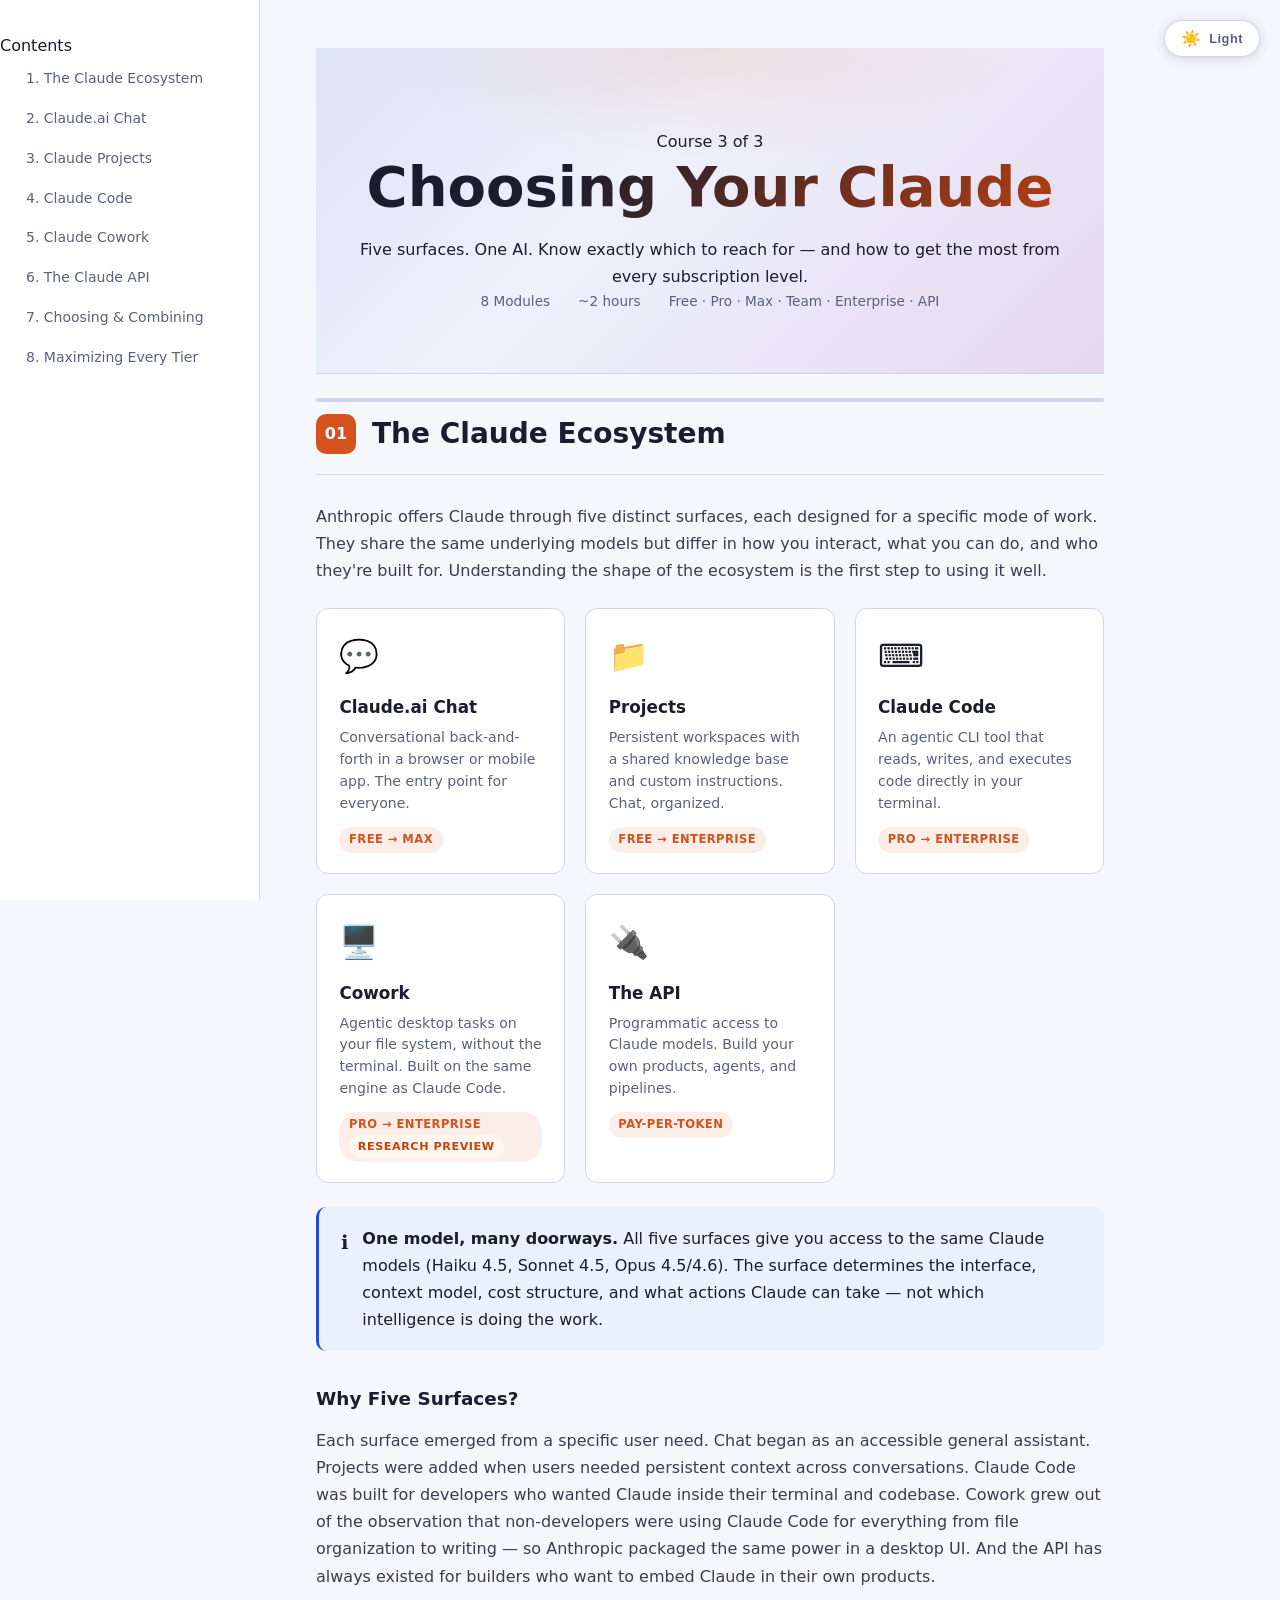
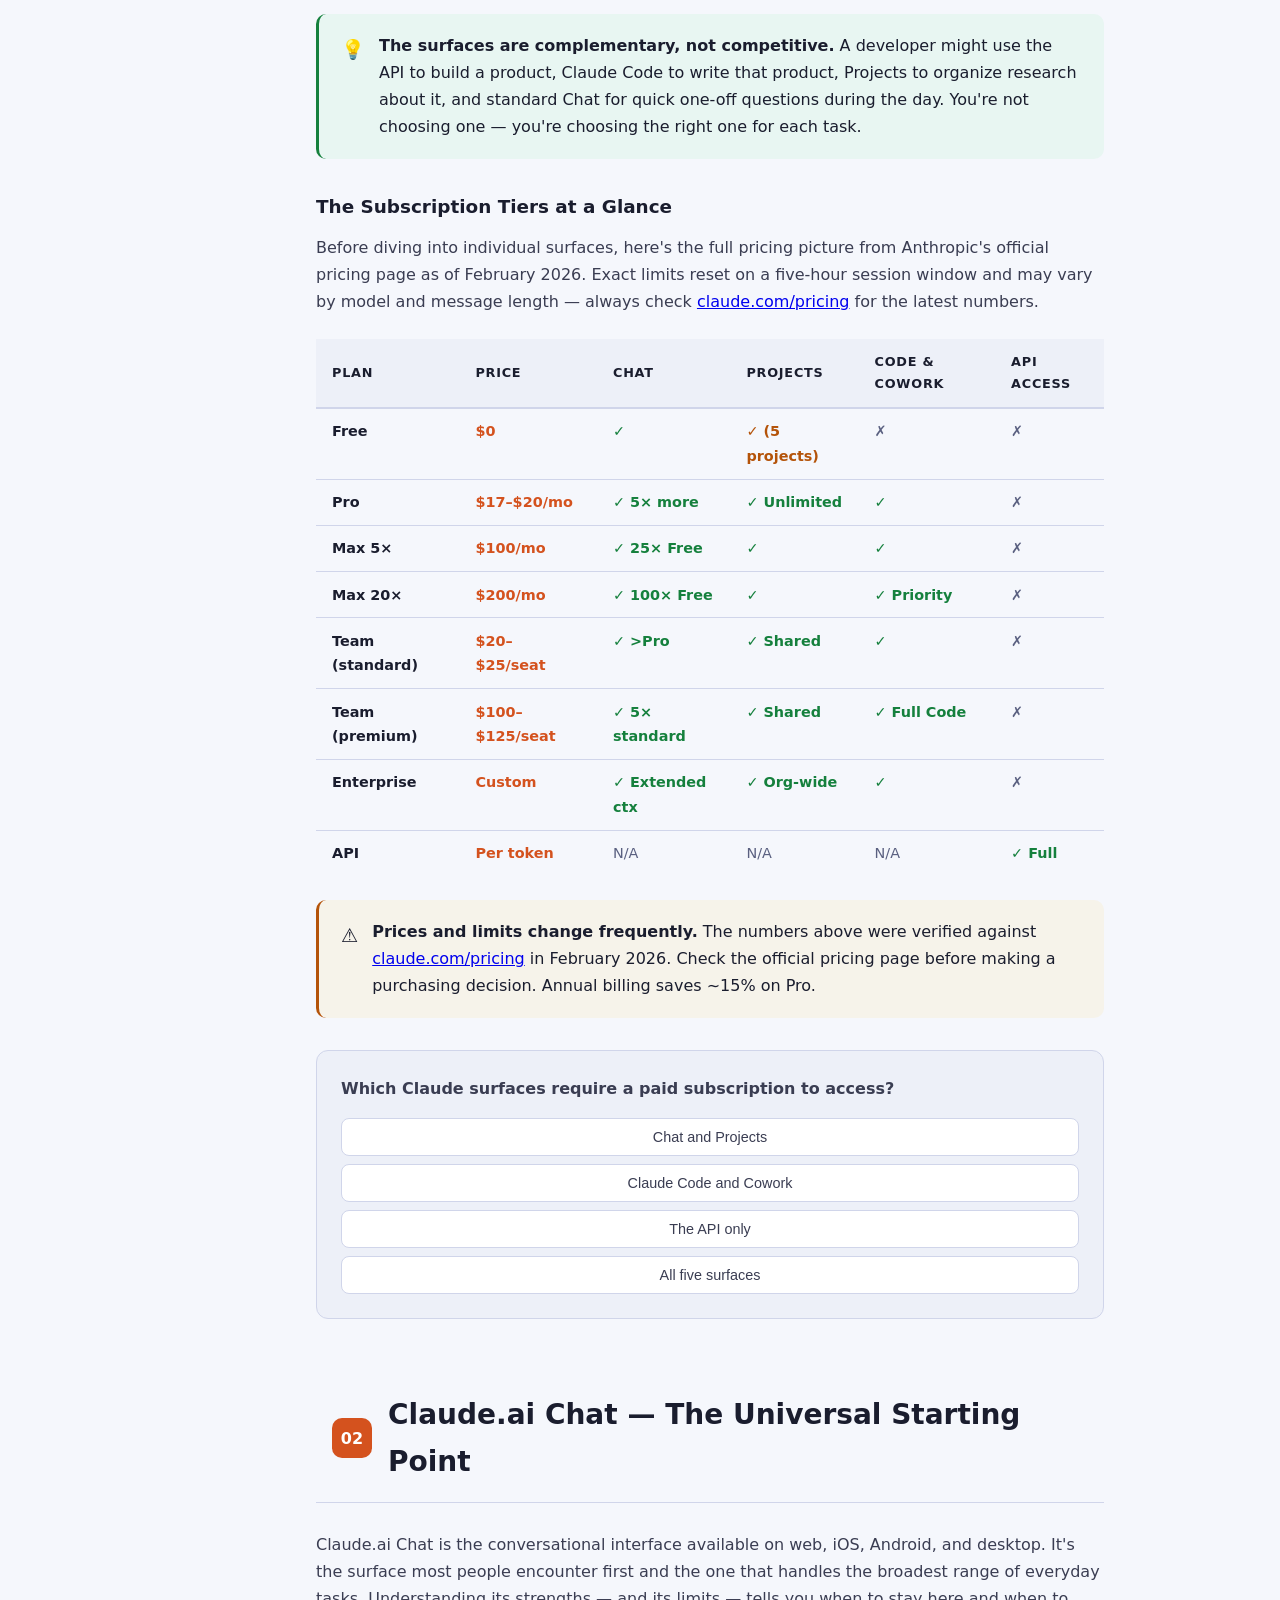
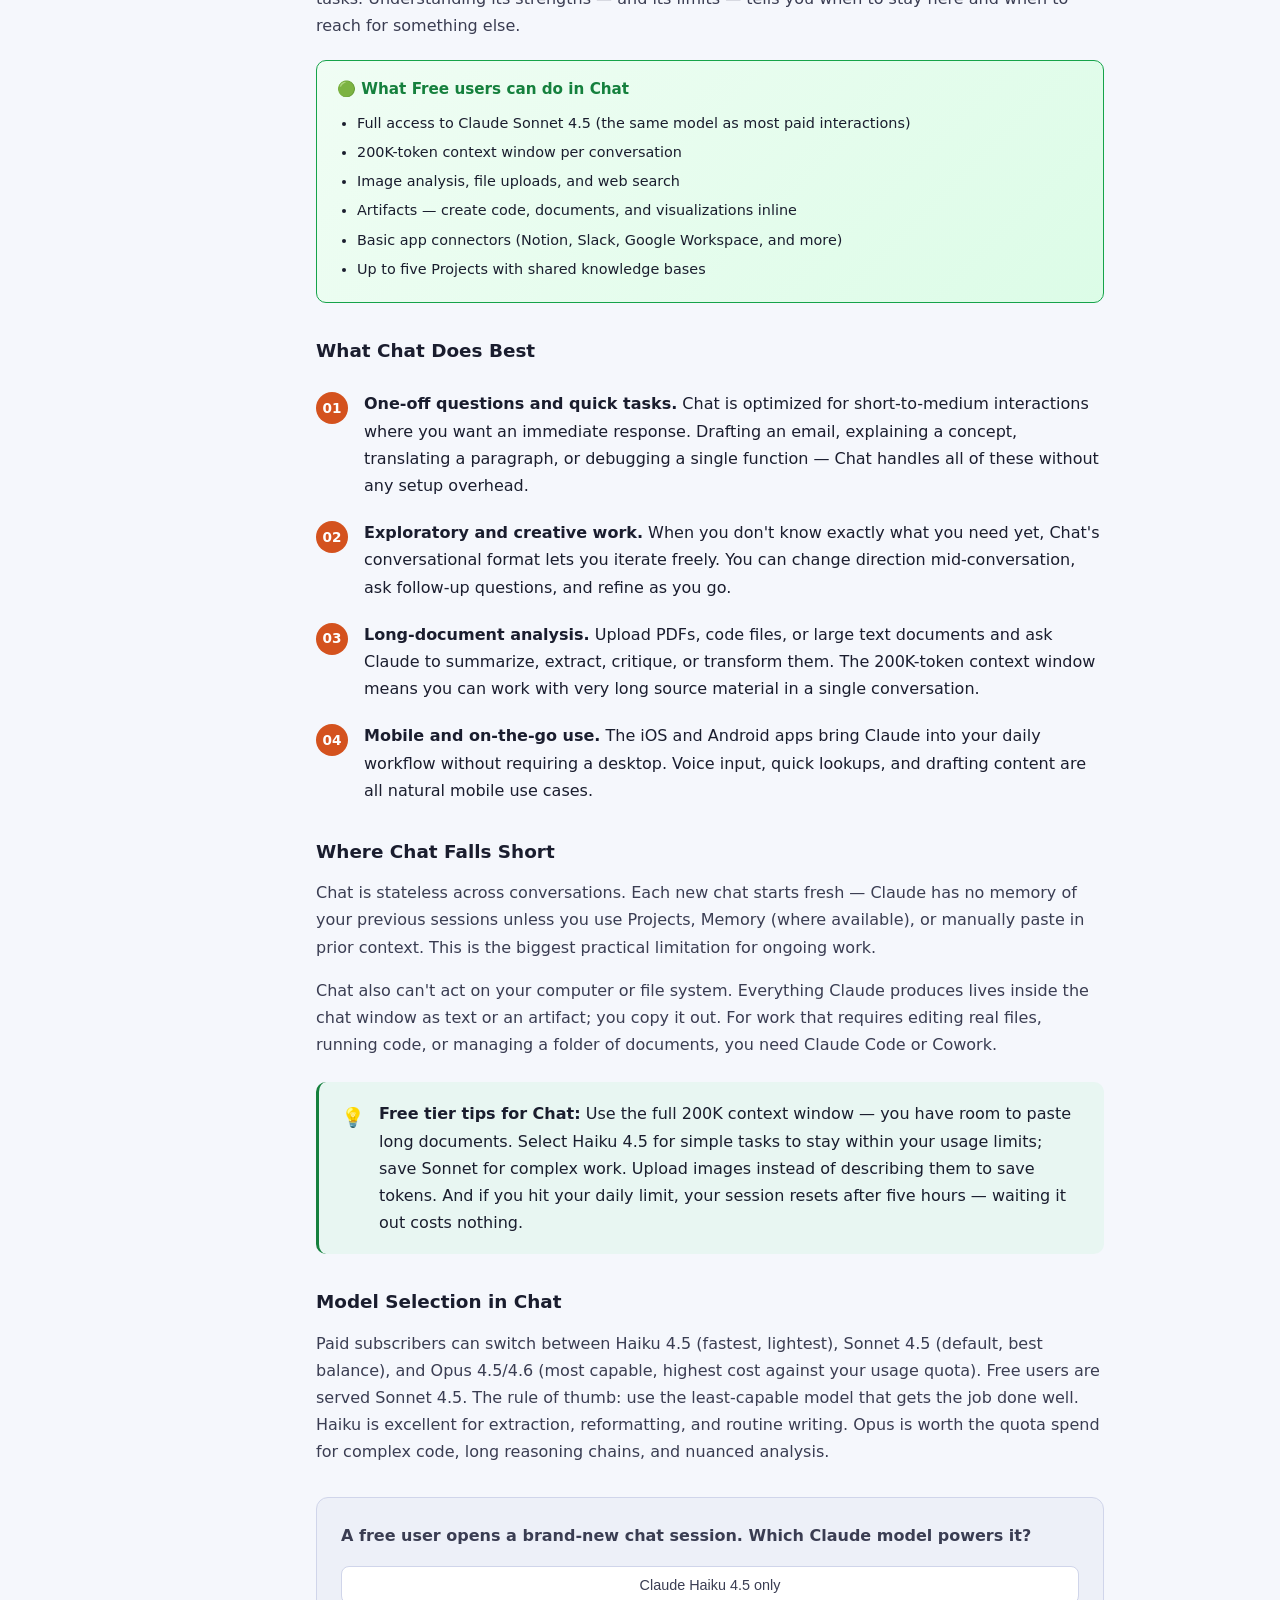
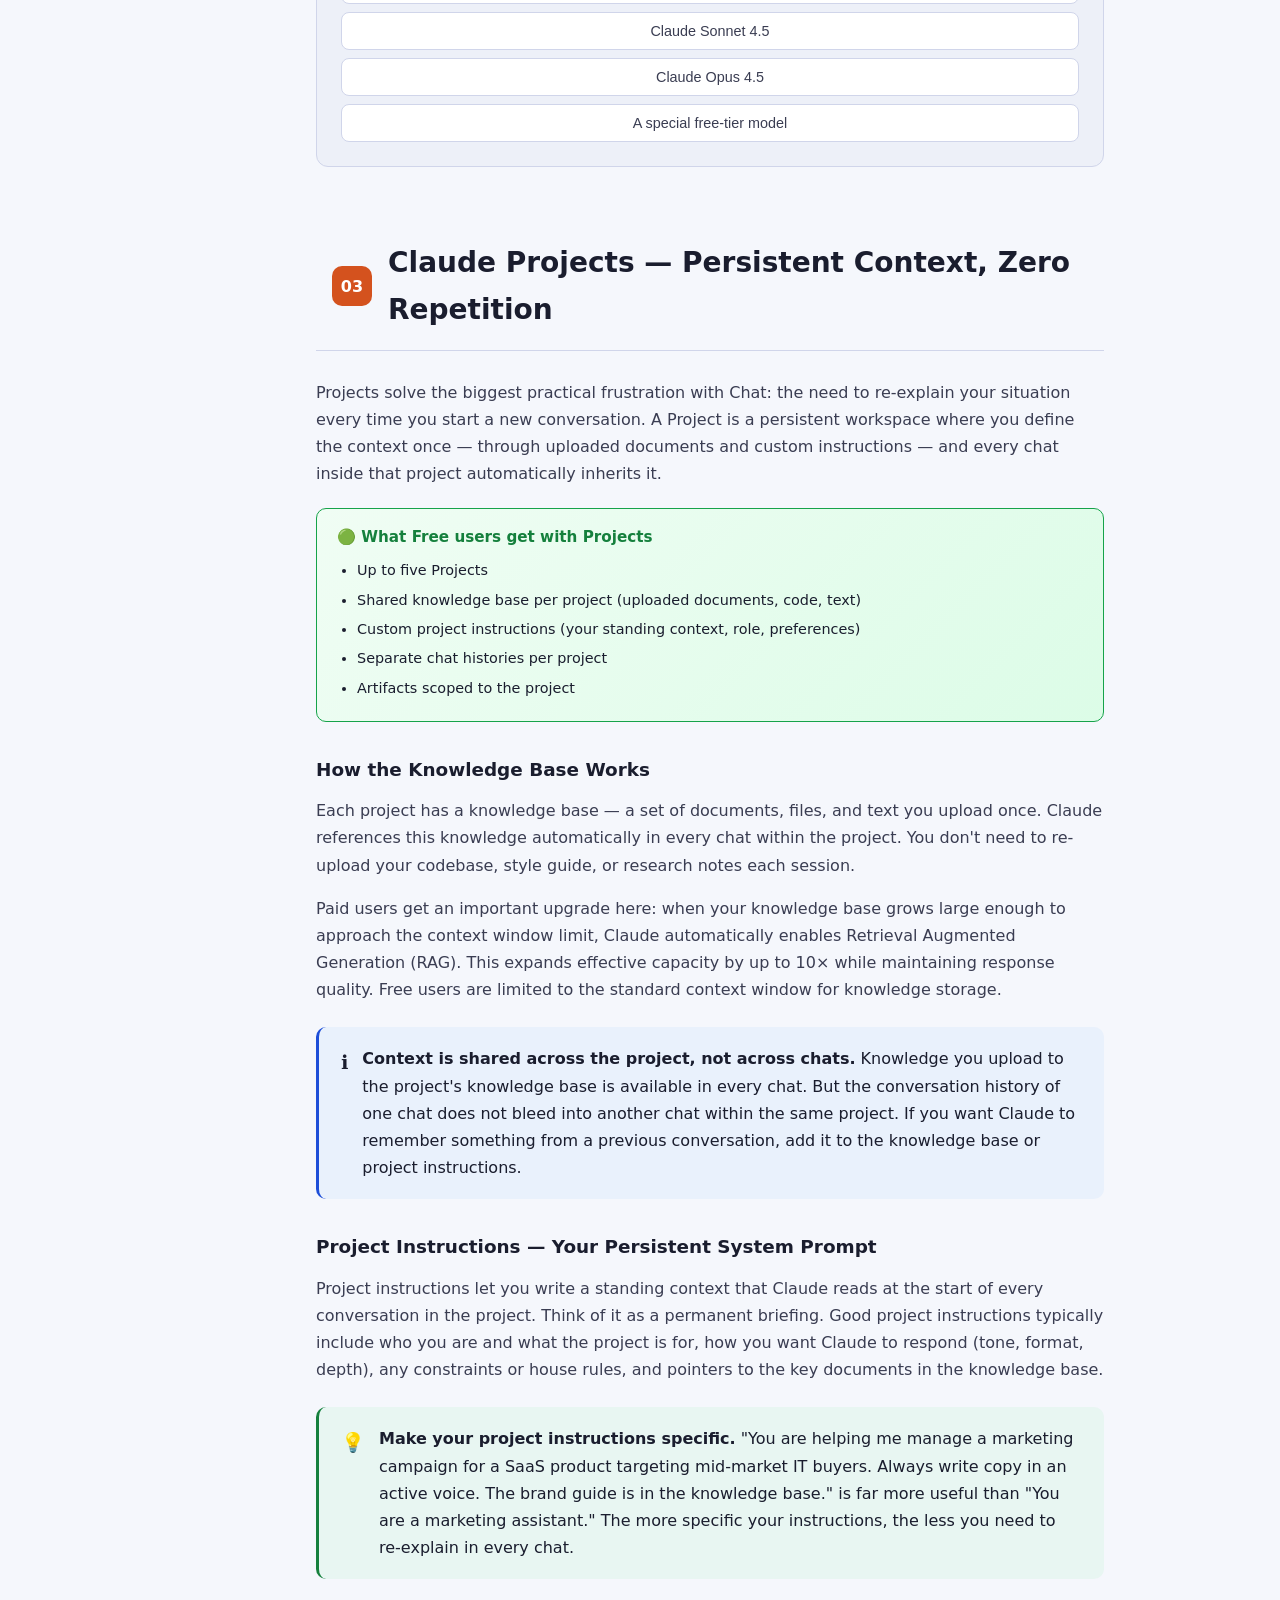
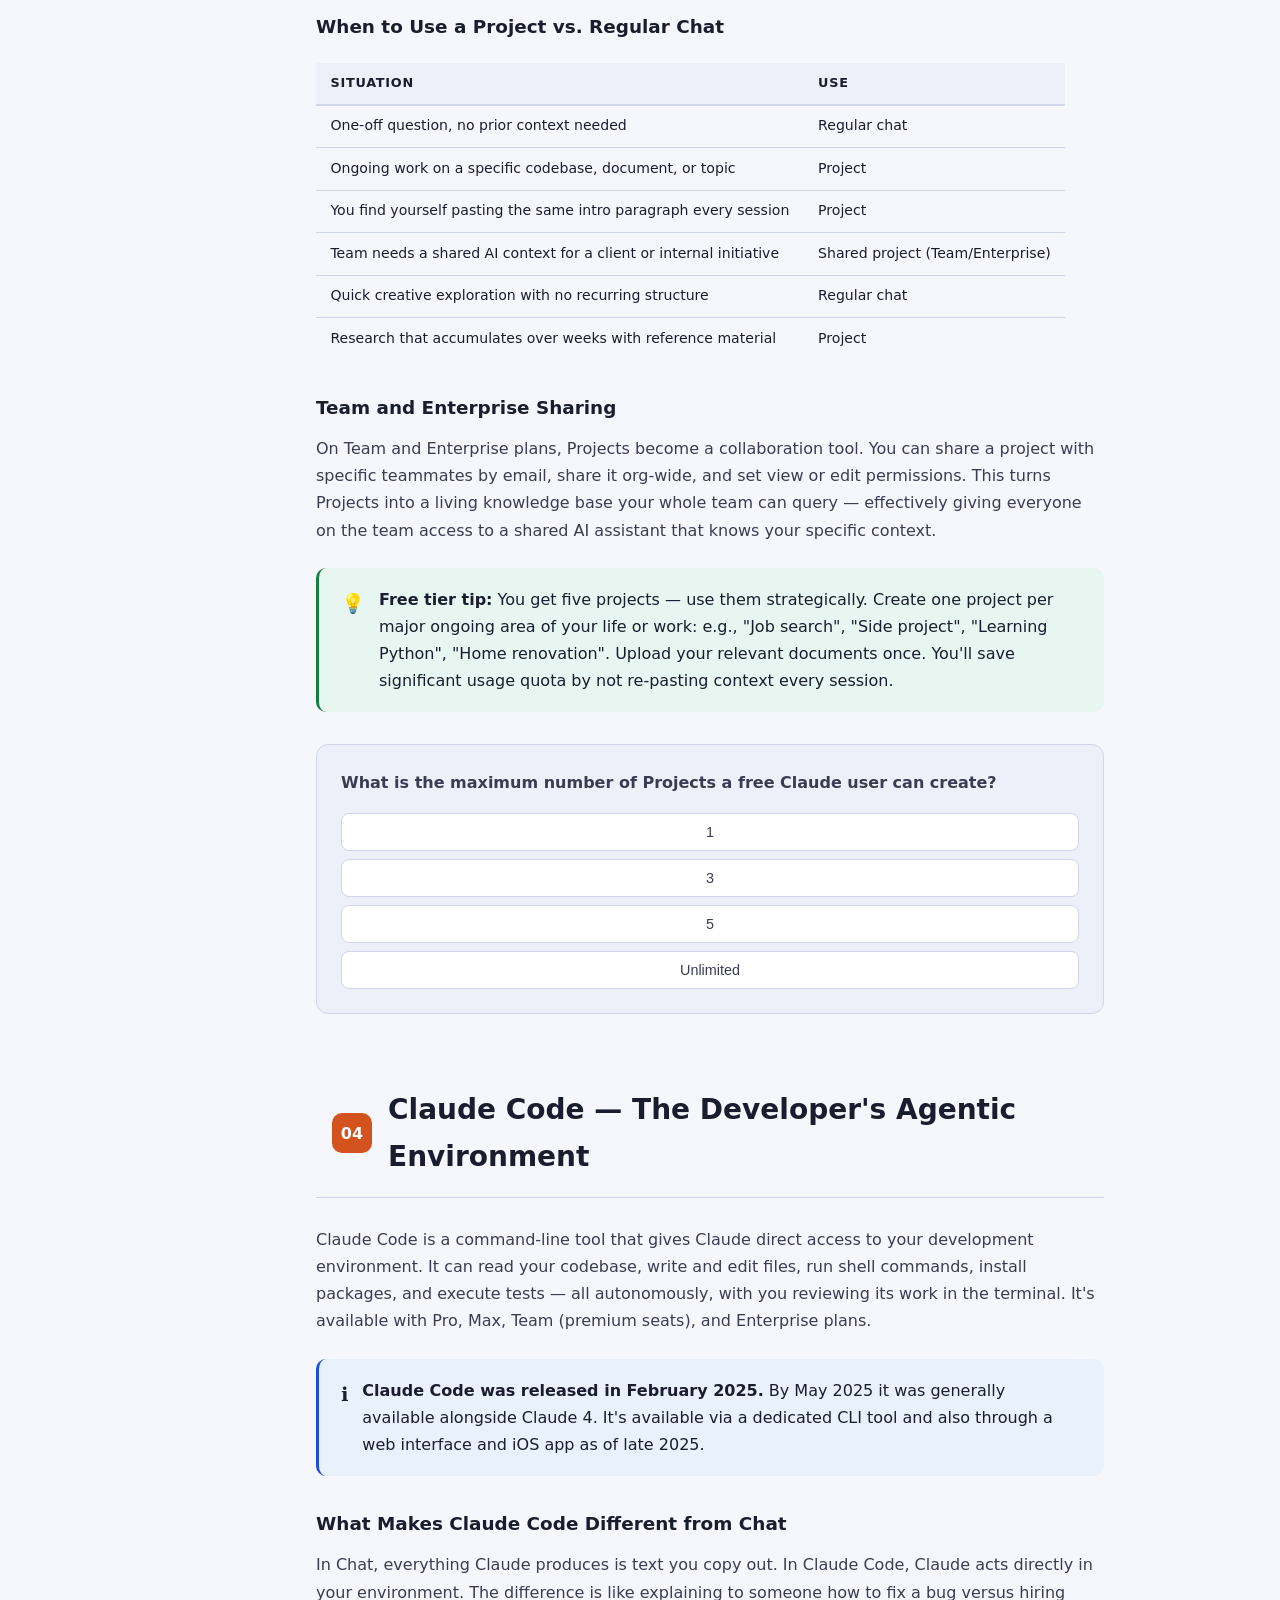
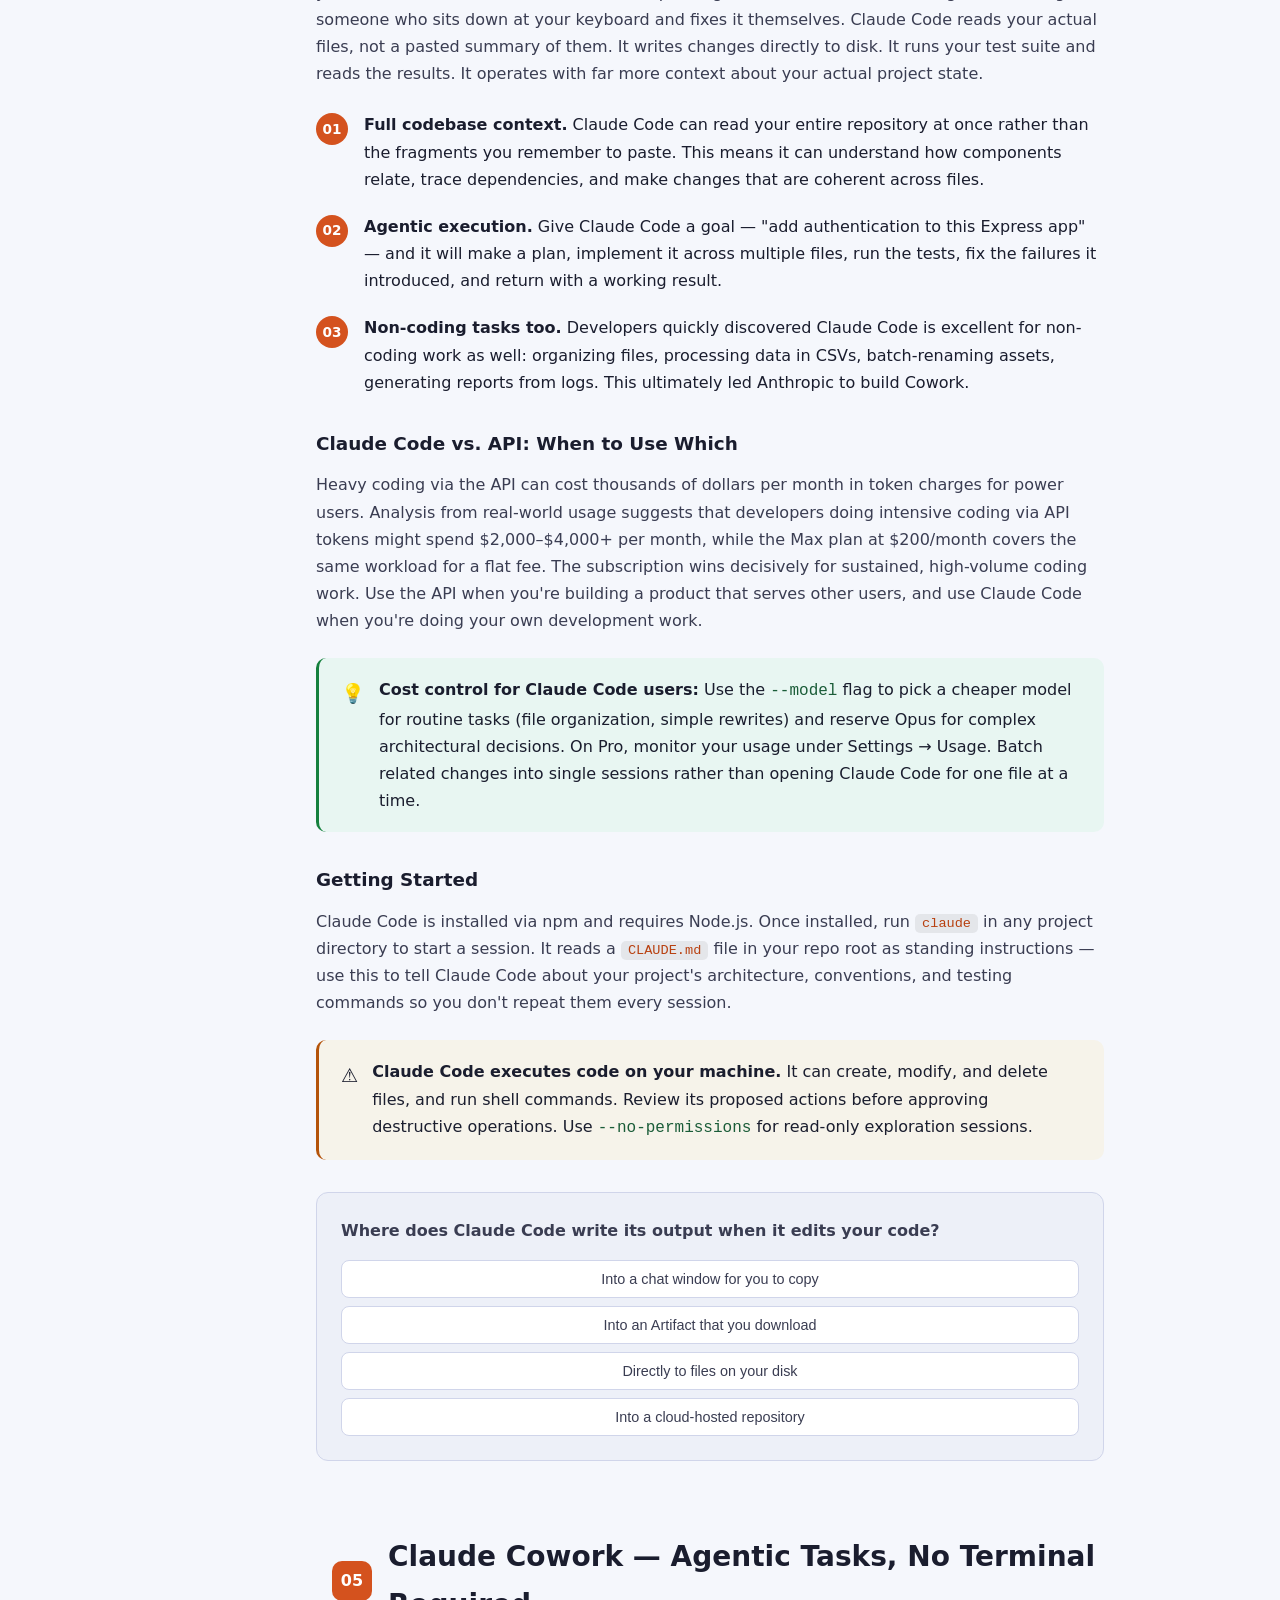
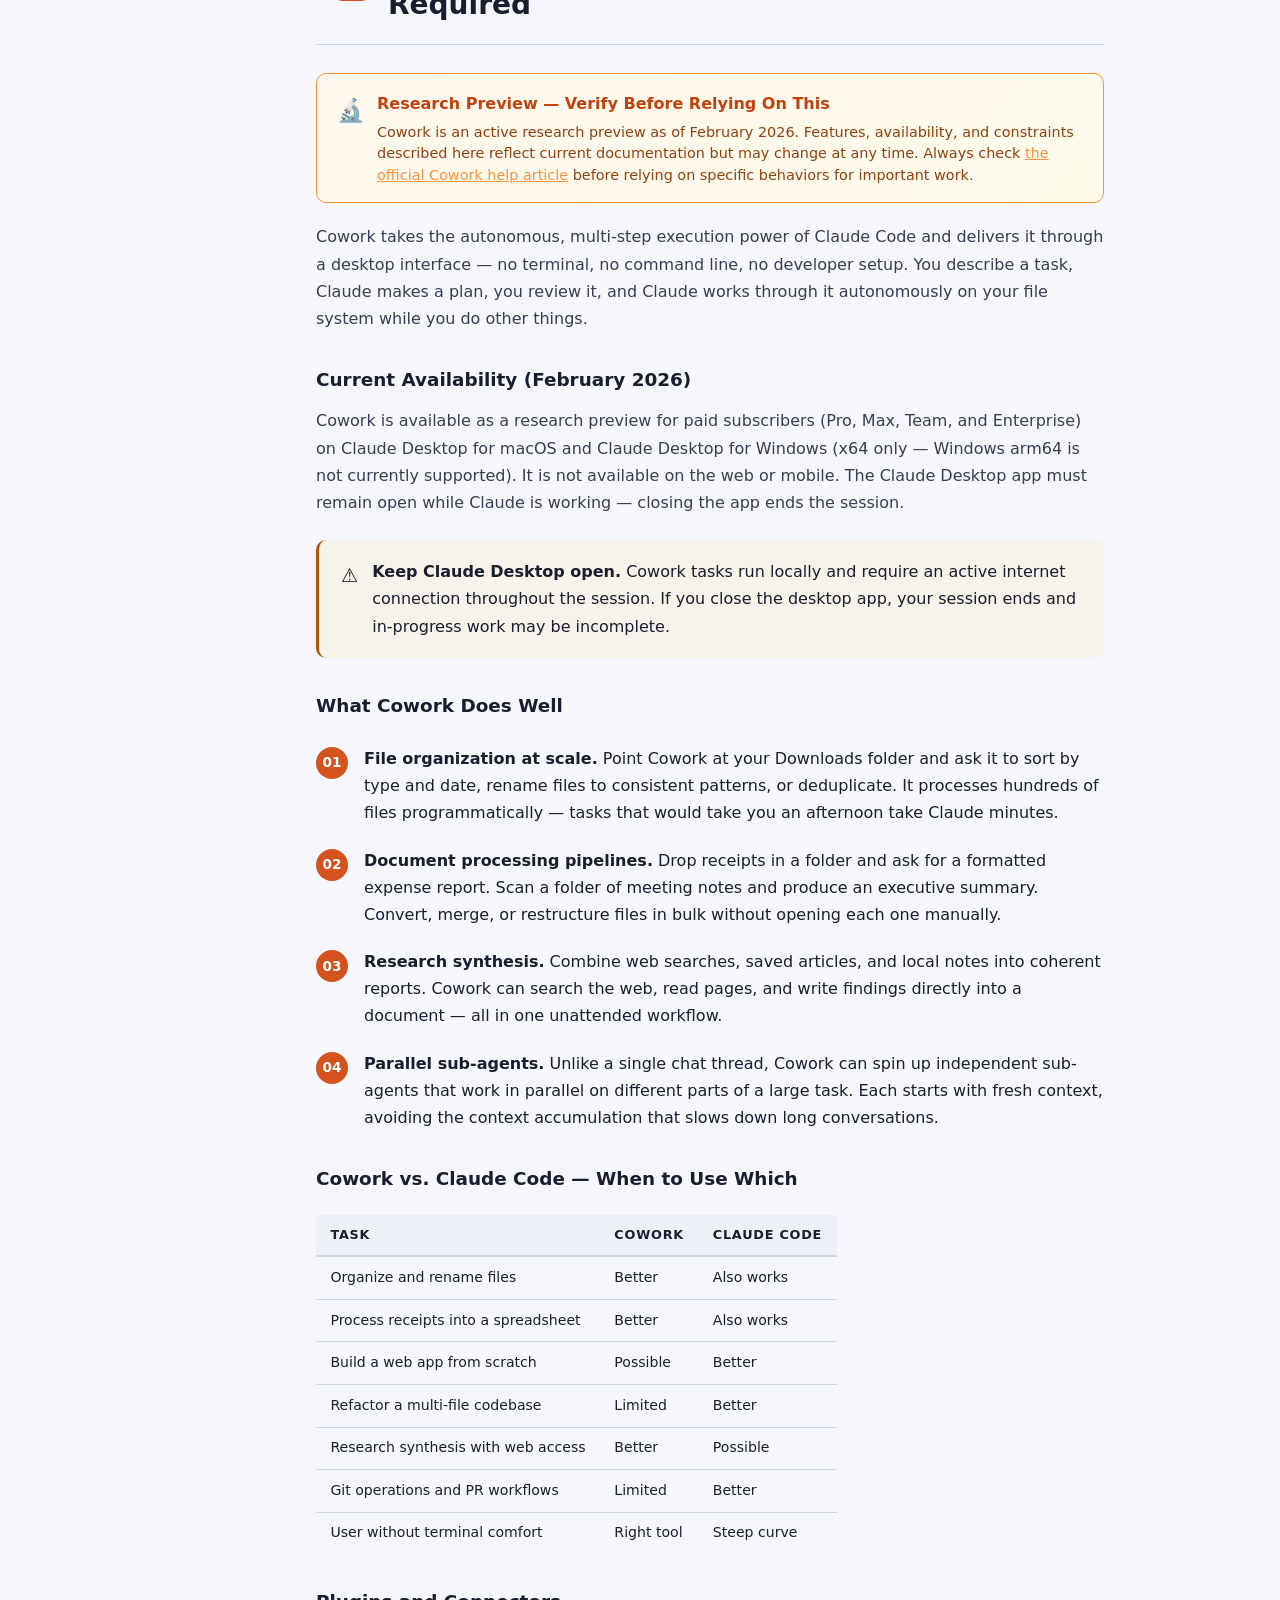
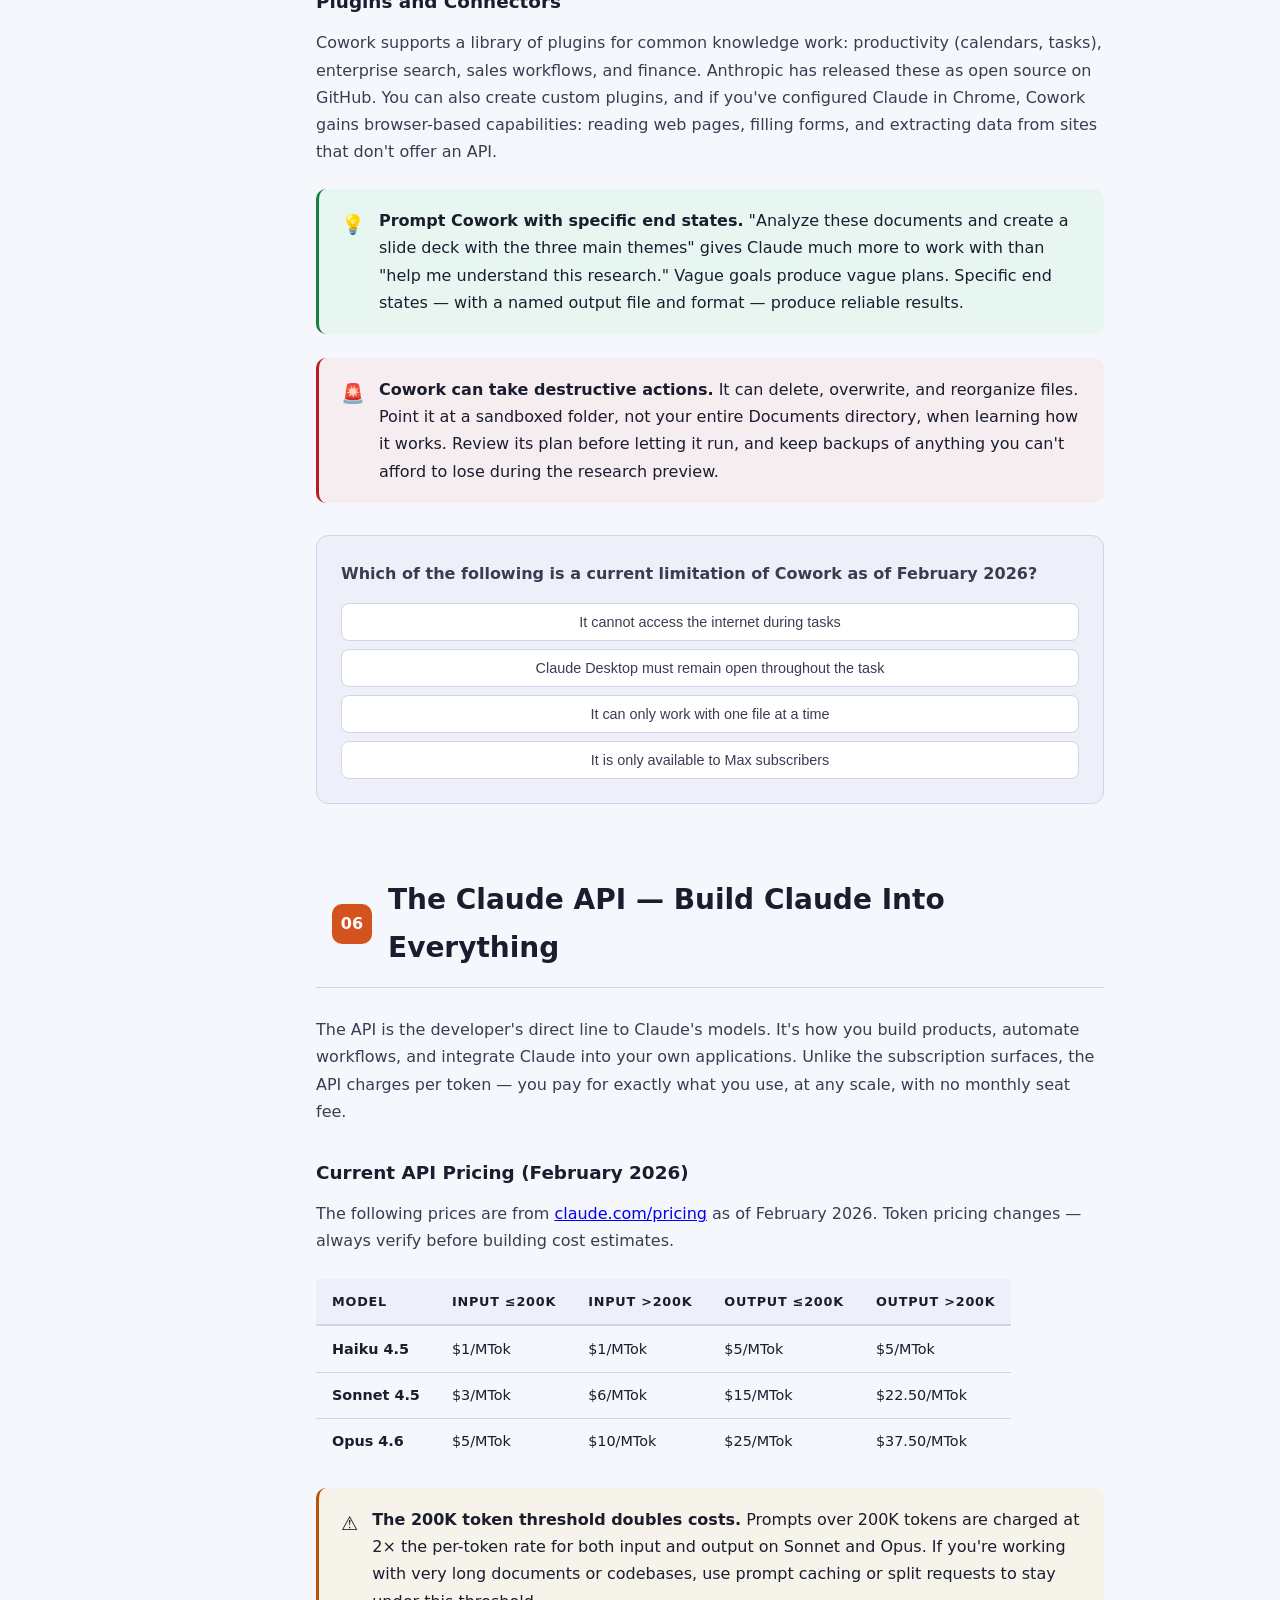
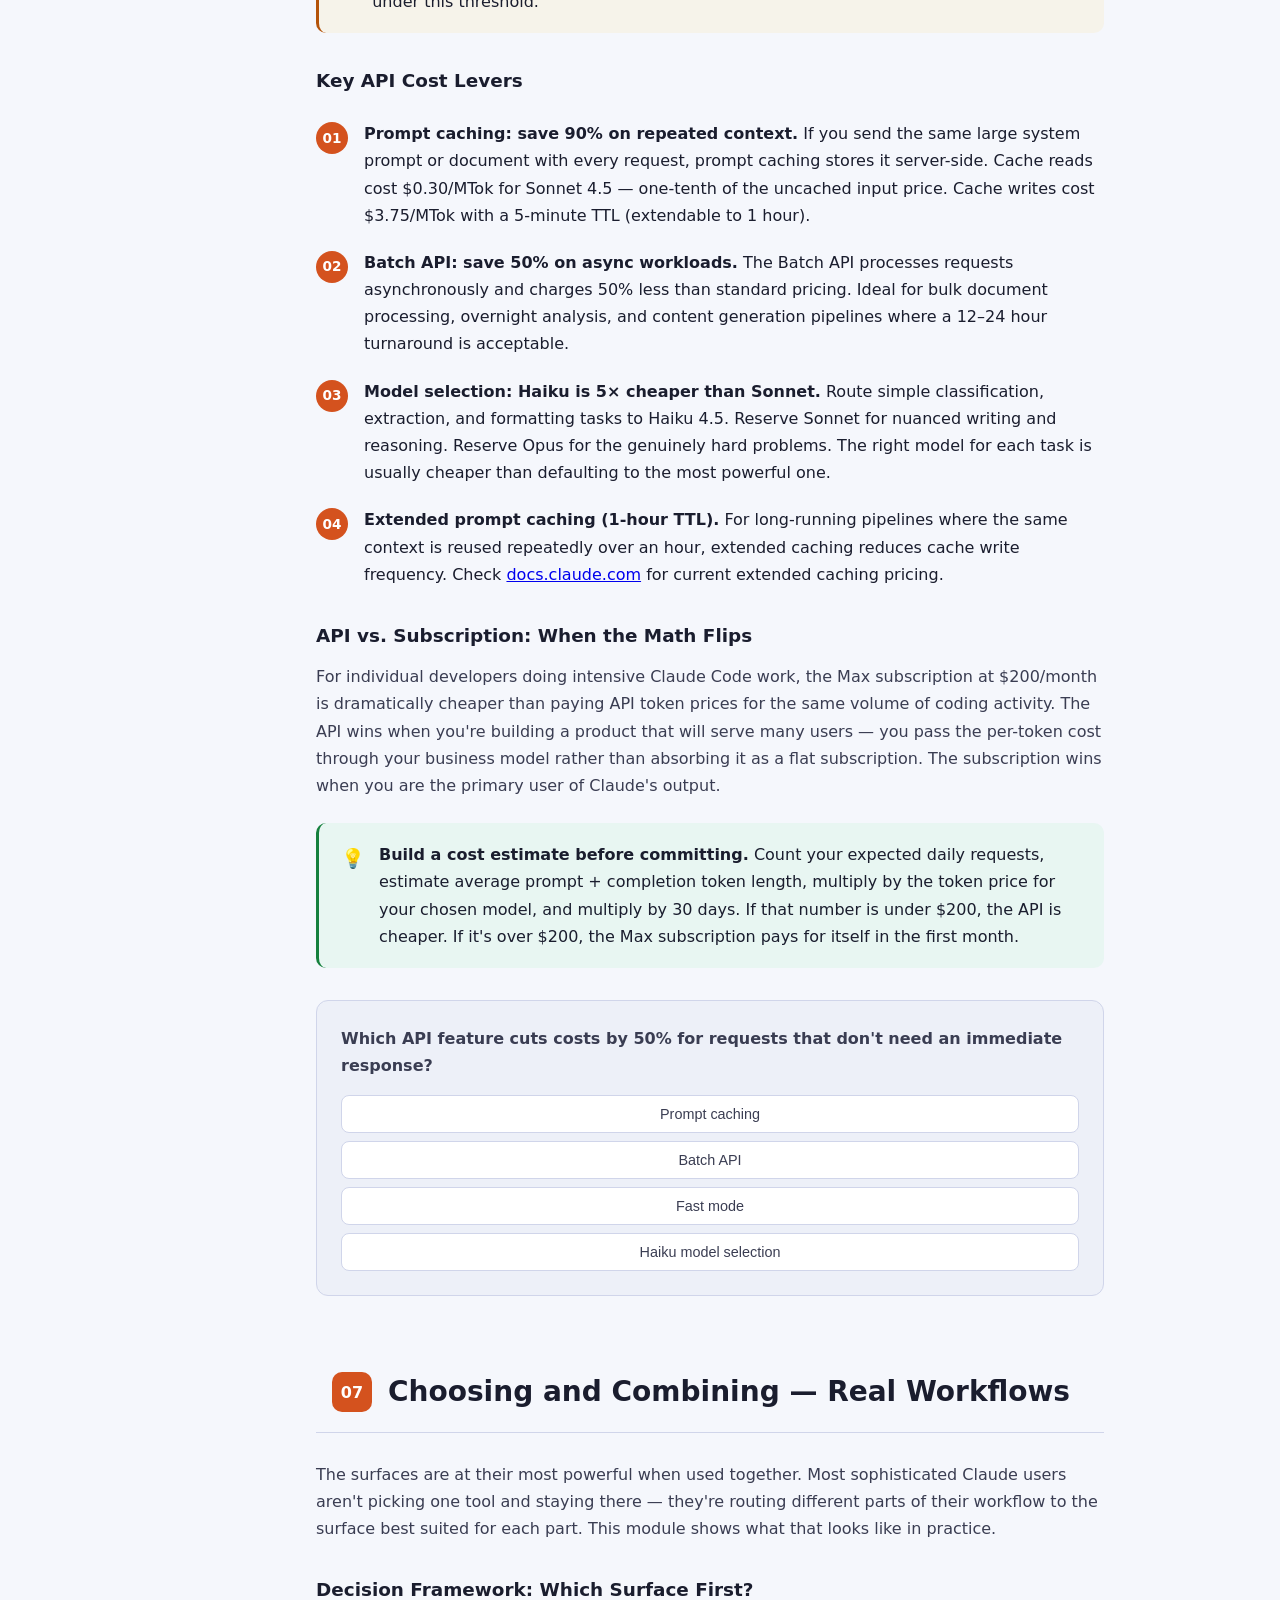
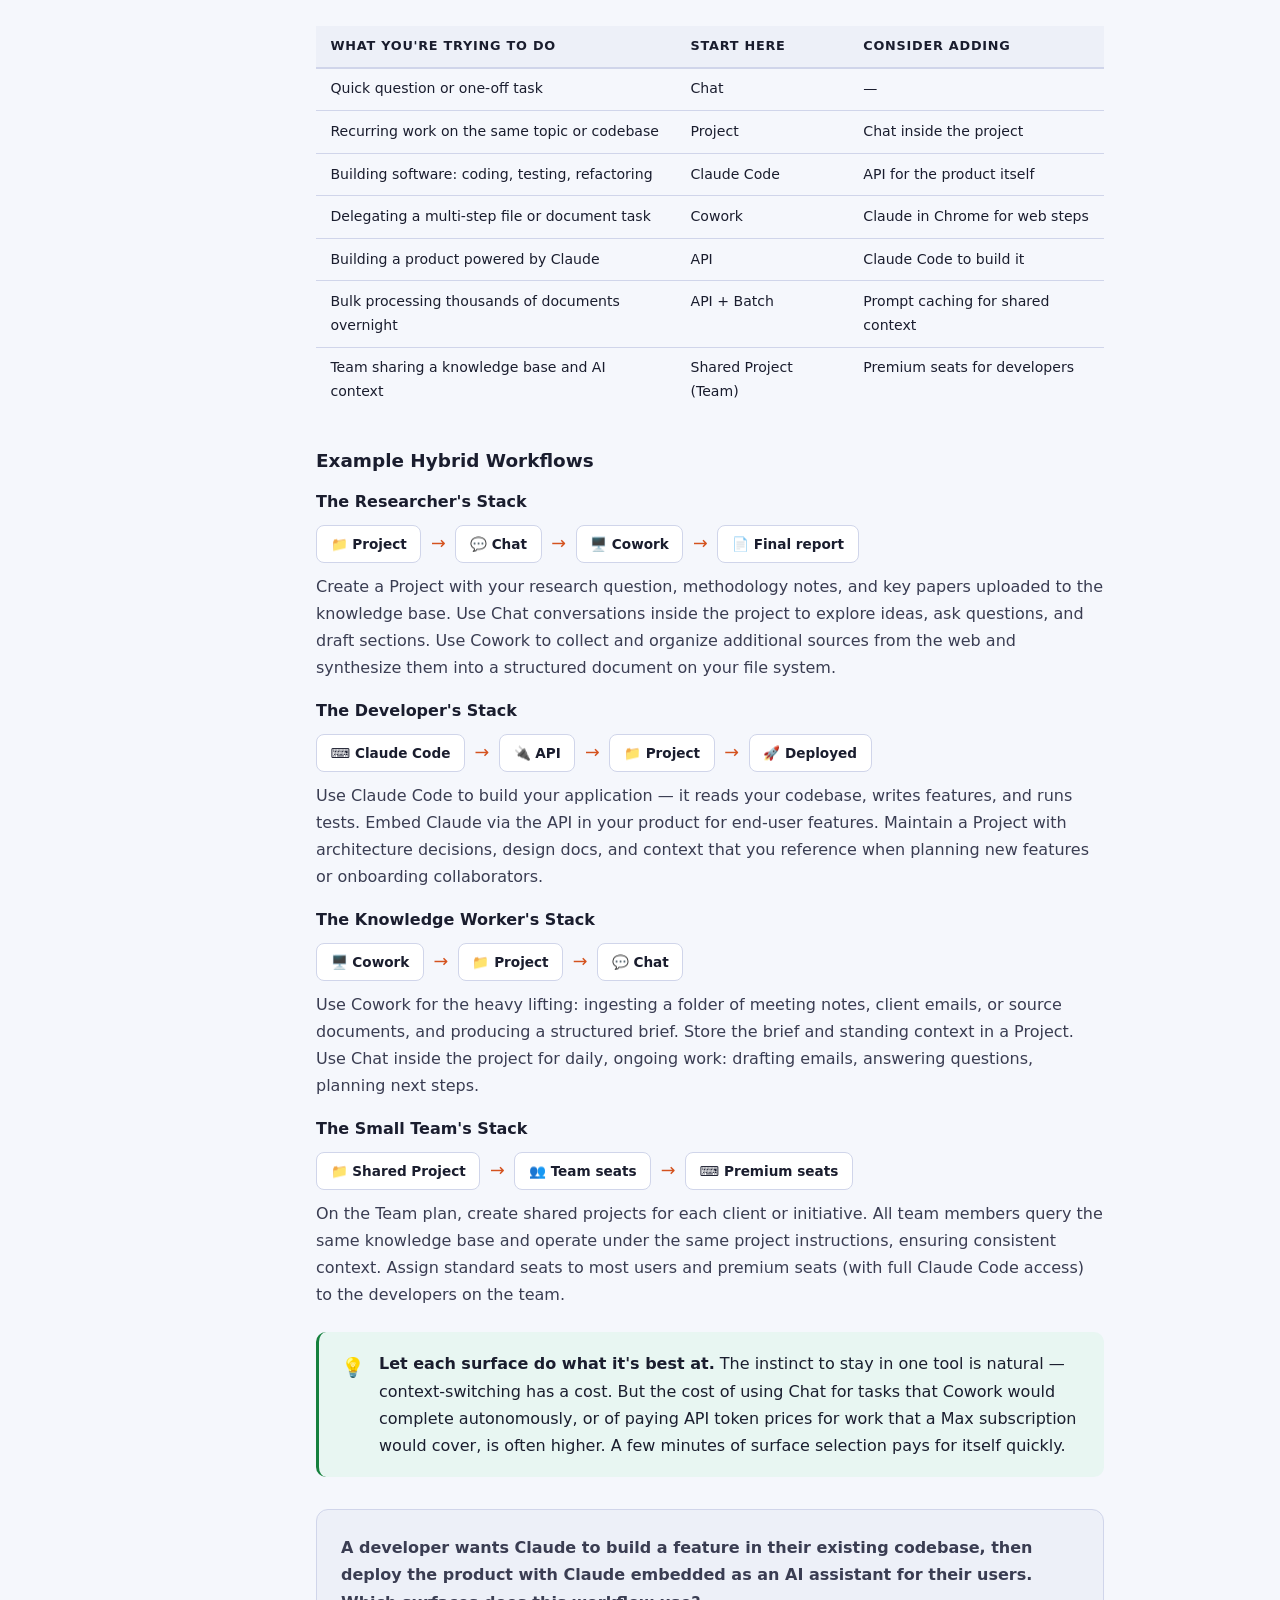
==== commit bb3bd341: "Move all CSS out of HTML <style> blocks into assets/ All styling now lives exclusively in assets/the" ====
--- a/claude-choosing-course.html
+++ b/claude-choosing-course.html
@@ -9,237 +9,6 @@
   <meta name="viewport" content="width=device-width, initial-scale=1.0">
   <meta name="description" content="Choosing Your Claude — A complete guide to Claude.ai chat, Projects, Claude Code, Cowork, and the API. Learn which surface fits every task, and how to maximize value at every subscription tier.">
   <title>Choosing Your Claude — Claude Courses</title>
-  <style>
-    /* Course-specific styles only — never duplicate assets/ rules */
-    .surface-grid {
-      display: grid;
-      grid-template-columns: repeat(auto-fit, minmax(220px, 1fr));
-      gap: 1.25rem;
-      margin: 1.5rem 0;
-    }
-
-    .surface-card {
-      background: var(--card-bg);
-      border: 1.5px solid var(--border);
-      border-radius: 12px;
-      padding: 1.25rem 1.4rem;
-      position: relative;
-    }
-
-    .surface-card .surface-icon {
-      font-size: 2rem;
-      margin-bottom: 0.6rem;
-      display: block;
-    }
-
-    .surface-card h3 {
-      font-size: 1.05rem;
-      font-weight: 700;
-      margin: 0 0 0.35rem 0;
-      color: var(--heading);
-    }
-
-    .surface-card p {
-      font-size: 0.88rem;
-      color: var(--text-muted);
-      margin: 0;
-      line-height: 1.55;
-    }
-
-    .surface-card .surface-tier {
-      display: inline-block;
-      font-size: 0.72rem;
-      font-weight: 700;
-      letter-spacing: 0.04em;
-      text-transform: uppercase;
-      border-radius: 20px;
-      padding: 0.2rem 0.6rem;
-      margin-top: 0.75rem;
-      background: var(--accent-subtle);
-      color: var(--accent);
-    }
-
-    /* Pricing table */
-    .plan-table {
-      width: 100%;
-      border-collapse: collapse;
-      margin: 1.5rem 0;
-      font-size: 0.9rem;
-    }
-
-    .plan-table th {
-      background: var(--table-header-bg);
-      color: var(--heading);
-      font-weight: 700;
-      padding: 0.75rem 1rem;
-      text-align: left;
-      border-bottom: 2px solid var(--border);
-    }
-
-    .plan-table td {
-      padding: 0.65rem 1rem;
-      border-bottom: 1px solid var(--border);
-      vertical-align: top;
-      color: var(--text);
-    }
-
-    .plan-table tr:last-child td {
-      border-bottom: none;
-    }
-
-    .plan-table tr:hover td {
-      background: var(--hover-bg);
-    }
-
-    .plan-table .check { color: #4ade80; font-weight: 700; }
-    .plan-table .cross { color: var(--text-muted); }
-    .plan-table .partial { color: #fbbf24; font-weight: 700; }
-
-    .plan-name {
-      font-weight: 700;
-      color: var(--heading);
-    }
-
-    .plan-price {
-      font-weight: 700;
-      color: var(--accent);
-    }
-
-    /* Decision matrix */
-    .decision-table {
-      width: 100%;
-      border-collapse: collapse;
-      font-size: 0.88rem;
-      margin: 1.25rem 0;
-    }
-
-    .decision-table th {
-      background: var(--table-header-bg);
-      color: var(--heading);
-      font-weight: 700;
-      padding: 0.6rem 0.9rem;
-      text-align: left;
-      border-bottom: 2px solid var(--border);
-    }
-
-    .decision-table td {
-      padding: 0.55rem 0.9rem;
-      border-bottom: 1px solid var(--border);
-      color: var(--text);
-      vertical-align: top;
-    }
-
-    .decision-table tr:last-child td {
-      border-bottom: none;
-    }
-
-    .decision-table tr:hover td {
-      background: var(--hover-bg);
-    }
-
-    /* Tier badges */
-    .badge {
-      display: inline-block;
-      font-size: 0.7rem;
-      font-weight: 800;
-      letter-spacing: 0.05em;
-      text-transform: uppercase;
-      border-radius: 20px;
-      padding: 0.15rem 0.55rem;
-      vertical-align: middle;
-    }
-
-    .badge-free { background: #1a3a1a; color: #4ade80; }
-    .badge-pro { background: #1a2a3a; color: #60a5fa; }
-    .badge-max { background: #2a1a3a; color: #a78bfa; }
-    .badge-team { background: #2a2a1a; color: #fbbf24; }
-    .badge-enterprise { background: #3a1a1a; color: #f87171; }
-    .badge-api { background: #1a2a2a; color: #34d399; }
-    .badge-preview { background: #2a1e0a; color: #fb923c; }
-
-    /* Hybrid workflow diagram */
-    .workflow-row {
-      display: flex;
-      align-items: center;
-      gap: 0.6rem;
-      flex-wrap: wrap;
-      margin: 0.6rem 0;
-    }
-
-    .workflow-node {
-      background: var(--card-bg);
-      border: 1.5px solid var(--border);
-      border-radius: 8px;
-      padding: 0.4rem 0.85rem;
-      font-size: 0.85rem;
-      font-weight: 600;
-      color: var(--heading);
-      white-space: nowrap;
-    }
-
-    .workflow-arrow {
-      color: var(--accent);
-      font-size: 1.1rem;
-      flex-shrink: 0;
-    }
-
-    /* Research preview banner */
-    .preview-banner {
-      background: linear-gradient(135deg, #2a1e0a 0%, #1a1500 100%);
-      border: 1.5px solid #92400e;
-      border-radius: 10px;
-      padding: 1rem 1.25rem;
-      margin: 1.25rem 0;
-      display: flex;
-      align-items: flex-start;
-      gap: 0.75rem;
-    }
-
-    .preview-banner .preview-icon {
-      font-size: 1.4rem;
-      flex-shrink: 0;
-      margin-top: 0.05rem;
-    }
-
-    .preview-banner strong {
-      color: #fb923c;
-      display: block;
-      margin-bottom: 0.25rem;
-    }
-
-    .preview-banner p {
-      color: #d97706;
-      margin: 0;
-      font-size: 0.9rem;
-      line-height: 1.5;
-    }
-
-    /* Free tier highlight */
-    .free-highlight {
-      background: linear-gradient(135deg, var(--card-bg) 0%, #0d1a0d 100%);
-      border: 1.5px solid #166534;
-      border-radius: 10px;
-      padding: 1rem 1.25rem;
-      margin: 1.25rem 0;
-    }
-
-    .free-highlight h4 {
-      color: #4ade80;
-      margin: 0 0 0.5rem 0;
-      font-size: 0.95rem;
-    }
-
-    .free-highlight ul {
-      margin: 0;
-      padding-left: 1.25rem;
-      color: var(--text);
-      font-size: 0.9rem;
-    }
-
-    .free-highlight ul li {
-      margin-bottom: 0.3rem;
-    }
-  </style>
 </head>
 <body>
   <!-- Toggle button — always first element after <body> (D-008) -->
--- a/assets/theme.css
+++ b/assets/theme.css
@@ -86,6 +86,41 @@
   --footer-sub:    #5a5f78;
   --toggle-bg:     #22263a;
   --toggle-border: #2e3350;
+
+  /* Aliases used by course components */
+  --heading:         #e8eaf0;   /* same as --text in dark mode */
+  --text-muted:      #8a8fa8;   /* same as --muted */
+  --card-bg:         #1a1d27;   /* same as --surface */
+  --hover-bg:        rgba(255, 255, 255, 0.02);  /* same as --row-hover-bg */
+  --table-header-bg: #22263a;   /* same as --surface2 */
+  --accent-subtle:   rgba(232, 98, 42, 0.12);
+
+  /* Badge color tokens (tier badges in course 3) */
+  --badge-free-bg:       #1a3a1a;
+  --badge-free-text:     #4ade80;
+  --badge-pro-bg:        #1a2a3a;
+  --badge-pro-text:      #60a5fa;
+  --badge-max-bg:        #2a1a3a;
+  --badge-max-text:      #a78bfa;
+  --badge-team-bg:       #2a2a1a;
+  --badge-team-text:     #fbbf24;
+  --badge-enterprise-bg: #3a1a1a;
+  --badge-enterprise-text: #f87171;
+  --badge-api-bg:        #1a2a2a;
+  --badge-api-text:      #34d399;
+  --badge-preview-bg:    #2a1e0a;
+  --badge-preview-text:  #fb923c;
+
+  /* Preview banner */
+  --preview-banner-bg:     linear-gradient(135deg, #2a1e0a 0%, #1a1500 100%);
+  --preview-banner-border: #92400e;
+  --preview-banner-title:  #fb923c;
+  --preview-banner-body:   #d97706;
+
+  /* Free-tier highlight box */
+  --free-highlight-bg:     linear-gradient(135deg, #1a1d27 0%, #0d1a0d 100%);
+  --free-highlight-border: #166534;
+  --free-highlight-title:  #4ade80;
 }
 
 /* ─────────────────────────────────────────────────────────────
@@ -128,6 +163,41 @@
     --footer-sub:    #6b7094;
     --toggle-bg:     #ffffff;
     --toggle-border: #d0d5ea;
+
+    /* Aliases */
+    --heading:         #1a1d2e;
+    --text-muted:      #5a6080;
+    --card-bg:         #ffffff;
+    --hover-bg:        rgba(0, 0, 0, 0.025);
+    --table-header-bg: #edf0f8;
+    --accent-subtle:   rgba(212, 82, 30, 0.10);
+
+    /* Badge tokens — light mode uses same hues, slightly adjusted */
+    --badge-free-bg:          #d1fae5;
+    --badge-free-text:        #15803d;
+    --badge-pro-bg:           #dbeafe;
+    --badge-pro-text:         #1d4ed8;
+    --badge-max-bg:           #ede9fe;
+    --badge-max-text:         #6d28d9;
+    --badge-team-bg:          #fef3c7;
+    --badge-team-text:        #b45309;
+    --badge-enterprise-bg:    #fee2e2;
+    --badge-enterprise-text:  #b91c1c;
+    --badge-api-bg:           #d1fae5;
+    --badge-api-text:         #065f46;
+    --badge-preview-bg:       #fff7ed;
+    --badge-preview-text:     #c2410c;
+
+    /* Preview banner — light mode */
+    --preview-banner-bg:     linear-gradient(135deg, #fff7ed 0%, #fffbeb 100%);
+    --preview-banner-border: #fb923c;
+    --preview-banner-title:  #c2410c;
+    --preview-banner-body:   #92400e;
+
+    /* Free-tier highlight box — light mode */
+    --free-highlight-bg:     linear-gradient(135deg, #f0fdf4 0%, #dcfce7 100%);
+    --free-highlight-border: #16a34a;
+    --free-highlight-title:  #15803d;
   }
 }
 
@@ -171,9 +241,38 @@
   --footer-sub:    #5a5f78;
   --toggle-bg:     #22263a;
   --toggle-border: #2e3350;
+
+  --heading:         #e8eaf0;
+  --text-muted:      #8a8fa8;
+  --card-bg:         #1a1d27;
+  --hover-bg:        rgba(255, 255, 255, 0.02);
+  --table-header-bg: #22263a;
+  --accent-subtle:   rgba(232, 98, 42, 0.12);
+
+  --badge-free-bg:          #1a3a1a;
+  --badge-free-text:        #4ade80;
+  --badge-pro-bg:           #1a2a3a;
+  --badge-pro-text:         #60a5fa;
+  --badge-max-bg:           #2a1a3a;
+  --badge-max-text:         #a78bfa;
+  --badge-team-bg:          #2a2a1a;
+  --badge-team-text:        #fbbf24;
+  --badge-enterprise-bg:    #3a1a1a;
+  --badge-enterprise-text:  #f87171;
+  --badge-api-bg:           #1a2a2a;
+  --badge-api-text:         #34d399;
+  --badge-preview-bg:       #2a1e0a;
+  --badge-preview-text:     #fb923c;
+
+  --preview-banner-bg:     linear-gradient(135deg, #2a1e0a 0%, #1a1500 100%);
+  --preview-banner-border: #92400e;
+  --preview-banner-title:  #fb923c;
+  --preview-banner-body:   #d97706;
+
+  --free-highlight-bg:     linear-gradient(135deg, #1a1d27 0%, #0d1a0d 100%);
+  --free-highlight-border: #166534;
+  --free-highlight-title:  #4ade80;
 }
-
-[data-theme="light"] {
   --bg:       #f5f7fc;
   --surface:  #ffffff;
   --surface2: #edf0f8;
@@ -207,4 +306,35 @@
   --footer-sub:    #6b7094;
   --toggle-bg:     #ffffff;
   --toggle-border: #d0d5ea;
+
+  --heading:         #1a1d2e;
+  --text-muted:      #5a6080;
+  --card-bg:         #ffffff;
+  --hover-bg:        rgba(0, 0, 0, 0.025);
+  --table-header-bg: #edf0f8;
+  --accent-subtle:   rgba(212, 82, 30, 0.10);
+
+  --badge-free-bg:          #d1fae5;
+  --badge-free-text:        #15803d;
+  --badge-pro-bg:           #dbeafe;
+  --badge-pro-text:         #1d4ed8;
+  --badge-max-bg:           #ede9fe;
+  --badge-max-text:         #6d28d9;
+  --badge-team-bg:          #fef3c7;
+  --badge-team-text:        #b45309;
+  --badge-enterprise-bg:    #fee2e2;
+  --badge-enterprise-text:  #b91c1c;
+  --badge-api-bg:           #d1fae5;
+  --badge-api-text:         #065f46;
+  --badge-preview-bg:       #fff7ed;
+  --badge-preview-text:     #c2410c;
+
+  --preview-banner-bg:     linear-gradient(135deg, #fff7ed 0%, #fffbeb 100%);
+  --preview-banner-border: #fb923c;
+  --preview-banner-title:  #c2410c;
+  --preview-banner-body:   #92400e;
+
+  --free-highlight-bg:     linear-gradient(135deg, #f0fdf4 0%, #dcfce7 100%);
+  --free-highlight-border: #16a34a;
+  --free-highlight-title:  #15803d;
 }
--- a/assets/styles.css
+++ b/assets/styles.css
@@ -23,7 +23,18 @@
  *
  * INDEX PAGE EXTRAS (used in index.html only):
  *   .catalog-grid, .course-card, .course-card-badge, .course-meta,
- *   .course-links, .stat-row, .contribute-section
+ *   .course-links, .stat-row, .contribute-section,
+ *   .resource-links, .resource-link
+ *
+ * EFFICIENCY COURSE COMPONENTS:
+ *   .savings-highlight, .compare-grid, .savings-col, .cost-col,
+ *   .roi-bar, .roi-fill
+ *
+ * CHOOSING YOUR CLAUDE (COURSE 3) COMPONENTS:
+ *   .surface-grid, .surface-card, .plan-table, .decision-table,
+ *   .badge, .badge-free/pro/max/team/enterprise/api/preview,
+ *   .workflow-row, .workflow-node, .workflow-arrow,
+ *   .preview-banner, .free-highlight
  */
 
 /* ── RESET & BASE ──────────────────────────────────────────── */
@@ -702,3 +713,309 @@
   /* Quiz options: full width, readable on small screens */
   .quiz { padding: 16px; }
 }
+
+/* ── INDEX PAGE — OVERRIDES & UNIQUE COMPONENTS ───────────────
+   These rules were previously in index.html's <style> block.
+   The index page uses a different hero padding and a wider
+   subtitle, plus resource link pills in the contributing section.
+────────────────────────────────────────────────────────────── */
+
+/* Slightly tighter hero padding on the catalog/index page */
+.index-page .hero { padding: 70px 40px 50px; }
+
+/* Wider subtitle on the index hero */
+.index-page .hero .subtitle { max-width: 700px; }
+
+/* Resource link pills at the bottom of the contribute section */
+.resource-links {
+  display: flex;
+  flex-wrap: wrap;
+  gap: 12px;
+  margin-top: 16px;
+}
+.resource-link {
+  display: inline-flex;
+  align-items: center;
+  gap: 6px;
+  padding: 7px 14px;
+  border-radius: 8px;
+  font-size: 0.82rem;
+  font-weight: 600;
+  text-decoration: none;
+  color: var(--muted);
+  border: 1px solid var(--border);
+  transition: all 0.15s;
+}
+.resource-link:hover { border-color: var(--accent); color: var(--text); }
+
+/* ── EFFICIENCY COURSE COMPONENTS ─────────────────────────────
+   Previously in claude-efficiency-course.html <style> block.
+────────────────────────────────────────────────────────────── */
+
+/* Big green savings number callout */
+.savings-highlight {
+  display: inline-block;
+  font-size: 2rem;
+  font-weight: 800;
+  color: var(--green);
+  line-height: 1;
+}
+
+/* Side-by-side bad vs good prompt comparison */
+.compare-grid {
+  display: grid;
+  grid-template-columns: 1fr 1fr;
+  gap: 16px;
+  margin: 20px 0;
+}
+.compare-bad  .prompt-label { color: var(--red); }
+.compare-good .prompt-label { color: var(--green); }
+
+/* Token cost table column accents */
+.savings-col { color: var(--green); font-weight: 700; }
+.cost-col    { color: var(--yellow); }
+
+/* ROI tier indicator bar */
+.roi-bar {
+  height: 8px;
+  border-radius: 4px;
+  background: var(--border);
+  margin: 6px 0 4px;
+  overflow: hidden;
+}
+.roi-fill {
+  height: 100%;
+  border-radius: 4px;
+  background: linear-gradient(90deg, var(--accent) 0%, var(--green) 100%);
+}
+
+/* ── CHOOSING YOUR CLAUDE — COURSE 3 COMPONENTS ───────────────
+   Previously in claude-choosing-course.html <style> block.
+────────────────────────────────────────────────────────────── */
+
+/* Five-surface overview grid */
+.surface-grid {
+  display: grid;
+  grid-template-columns: repeat(auto-fit, minmax(220px, 1fr));
+  gap: 1.25rem;
+  margin: 1.5rem 0;
+}
+
+.surface-card {
+  background: var(--card-bg);
+  border: 1.5px solid var(--border);
+  border-radius: 12px;
+  padding: 1.25rem 1.4rem;
+  position: relative;
+}
+.surface-card .surface-icon {
+  font-size: 2rem;
+  margin-bottom: 0.6rem;
+  display: block;
+}
+.surface-card h3 {
+  font-size: 1.05rem;
+  font-weight: 700;
+  margin: 0 0 0.35rem 0;
+  color: var(--heading);
+}
+.surface-card p {
+  font-size: 0.88rem;
+  color: var(--text-muted);
+  margin: 0;
+  line-height: 1.55;
+}
+.surface-card .surface-tier {
+  display: inline-block;
+  font-size: 0.72rem;
+  font-weight: 700;
+  letter-spacing: 0.04em;
+  text-transform: uppercase;
+  border-radius: 20px;
+  padding: 0.2rem 0.6rem;
+  margin-top: 0.75rem;
+  background: var(--accent-subtle);
+  color: var(--accent);
+}
+
+/* Plan comparison table (course 3 pricing grid) */
+.plan-table {
+  width: 100%;
+  border-collapse: collapse;
+  margin: 1.5rem 0;
+  font-size: 0.9rem;
+}
+.plan-table th {
+  background: var(--table-header-bg);
+  color: var(--heading);
+  font-weight: 700;
+  padding: 0.75rem 1rem;
+  text-align: left;
+  border-bottom: 2px solid var(--border);
+}
+.plan-table td {
+  padding: 0.65rem 1rem;
+  border-bottom: 1px solid var(--border);
+  vertical-align: top;
+  color: var(--text);
+}
+.plan-table tr:last-child td { border-bottom: none; }
+.plan-table tr:hover td      { background: var(--hover-bg); }
+.plan-table .check   { color: var(--green);  font-weight: 700; }
+.plan-table .cross   { color: var(--text-muted); }
+.plan-table .partial { color: var(--yellow); font-weight: 700; }
+.plan-name  { font-weight: 700; color: var(--heading); }
+.plan-price { font-weight: 700; color: var(--accent); }
+
+/* Decision / when-to-use matrix */
+.decision-table {
+  width: 100%;
+  border-collapse: collapse;
+  font-size: 0.88rem;
+  margin: 1.25rem 0;
+}
+.decision-table th {
+  background: var(--table-header-bg);
+  color: var(--heading);
+  font-weight: 700;
+  padding: 0.6rem 0.9rem;
+  text-align: left;
+  border-bottom: 2px solid var(--border);
+}
+.decision-table td {
+  padding: 0.55rem 0.9rem;
+  border-bottom: 1px solid var(--border);
+  color: var(--text);
+  vertical-align: top;
+}
+.decision-table tr:last-child td { border-bottom: none; }
+.decision-table tr:hover td      { background: var(--hover-bg); }
+
+/* Tier / plan badges (inline inline pill labels) */
+.badge {
+  display: inline-block;
+  font-size: 0.7rem;
+  font-weight: 800;
+  letter-spacing: 0.05em;
+  text-transform: uppercase;
+  border-radius: 20px;
+  padding: 0.15rem 0.55rem;
+  vertical-align: middle;
+}
+.badge-free       { background: var(--badge-free-bg);       color: var(--badge-free-text); }
+.badge-pro        { background: var(--badge-pro-bg);        color: var(--badge-pro-text); }
+.badge-max        { background: var(--badge-max-bg);        color: var(--badge-max-text); }
+.badge-team       { background: var(--badge-team-bg);       color: var(--badge-team-text); }
+.badge-enterprise { background: var(--badge-enterprise-bg); color: var(--badge-enterprise-text); }
+.badge-api        { background: var(--badge-api-bg);        color: var(--badge-api-text); }
+.badge-preview    { background: var(--badge-preview-bg);    color: var(--badge-preview-text); }
+
+/* Hybrid workflow diagram row */
+.workflow-row {
+  display: flex;
+  align-items: center;
+  gap: 0.6rem;
+  flex-wrap: wrap;
+  margin: 0.6rem 0;
+}
+.workflow-node {
+  background: var(--card-bg);
+  border: 1.5px solid var(--border);
+  border-radius: 8px;
+  padding: 0.4rem 0.85rem;
+  font-size: 0.85rem;
+  font-weight: 600;
+  color: var(--heading);
+  white-space: nowrap;
+}
+.workflow-arrow {
+  color: var(--accent);
+  font-size: 1.1rem;
+  flex-shrink: 0;
+}
+
+/* Research preview warning banner */
+.preview-banner {
+  background: var(--preview-banner-bg);
+  border: 1.5px solid var(--preview-banner-border);
+  border-radius: 10px;
+  padding: 1rem 1.25rem;
+  margin: 1.25rem 0;
+  display: flex;
+  align-items: flex-start;
+  gap: 0.75rem;
+}
+.preview-banner .preview-icon {
+  font-size: 1.4rem;
+  flex-shrink: 0;
+  margin-top: 0.05rem;
+}
+.preview-banner strong {
+  color: var(--preview-banner-title);
+  display: block;
+  margin-bottom: 0.25rem;
+}
+.preview-banner p {
+  color: var(--preview-banner-body);
+  margin: 0;
+  font-size: 0.9rem;
+  line-height: 1.5;
+}
+
+/* Free-tier capability highlight box */
+.free-highlight {
+  background: var(--free-highlight-bg);
+  border: 1.5px solid var(--free-highlight-border);
+  border-radius: 10px;
+  padding: 1rem 1.25rem;
+  margin: 1.25rem 0;
+}
+.free-highlight h4 {
+  color: var(--free-highlight-title);
+  margin: 0 0 0.5rem 0;
+  font-size: 0.95rem;
+}
+.free-highlight ul {
+  margin: 0;
+  padding-left: 1.25rem;
+  color: var(--text);
+  font-size: 0.9rem;
+}
+.free-highlight ul li { margin-bottom: 0.3rem; }
+
+/* ── COURSE 3 — MOBILE OVERRIDES ──────────────────────────────
+   Breakpoints for course-3-specific components.
+   General mobile rules are in the @media block above.
+────────────────────────────────────────────────────────────── */
+@media (max-width: 900px) {
+  /* Efficiency course: stack comparison grid */
+  .compare-grid { grid-template-columns: 1fr; }
+
+  /* Course 3: collapse surface overview grid */
+  .surface-grid { grid-template-columns: 1fr; }
+
+  /* Course 3: scrollable wide tables */
+  .plan-table,
+  .decision-table {
+    display: block;
+    overflow-x: auto;
+    -webkit-overflow-scrolling: touch;
+    width: 100%;
+    min-width: 0;
+  }
+
+  /* Course 3: tighten workflow diagrams */
+  .workflow-row  { gap: 0.3rem; }
+  .workflow-node { font-size: 0.78rem; padding: 0.35rem 0.6rem; white-space: normal; }
+  .workflow-arrow { font-size: 0.9rem; }
+
+  /* Course 3: stack preview banner */
+  .preview-banner { flex-direction: column; gap: 0.5rem; }
+
+  /* Course 3: tighter free-highlight on mobile */
+  .free-highlight         { padding: 0.85rem 1rem; }
+  .free-highlight ul      { padding-left: 1rem; }
+
+  /* Course 3: badges wrap instead of overflow */
+  .badge { white-space: normal; line-height: 1.4; }
+}
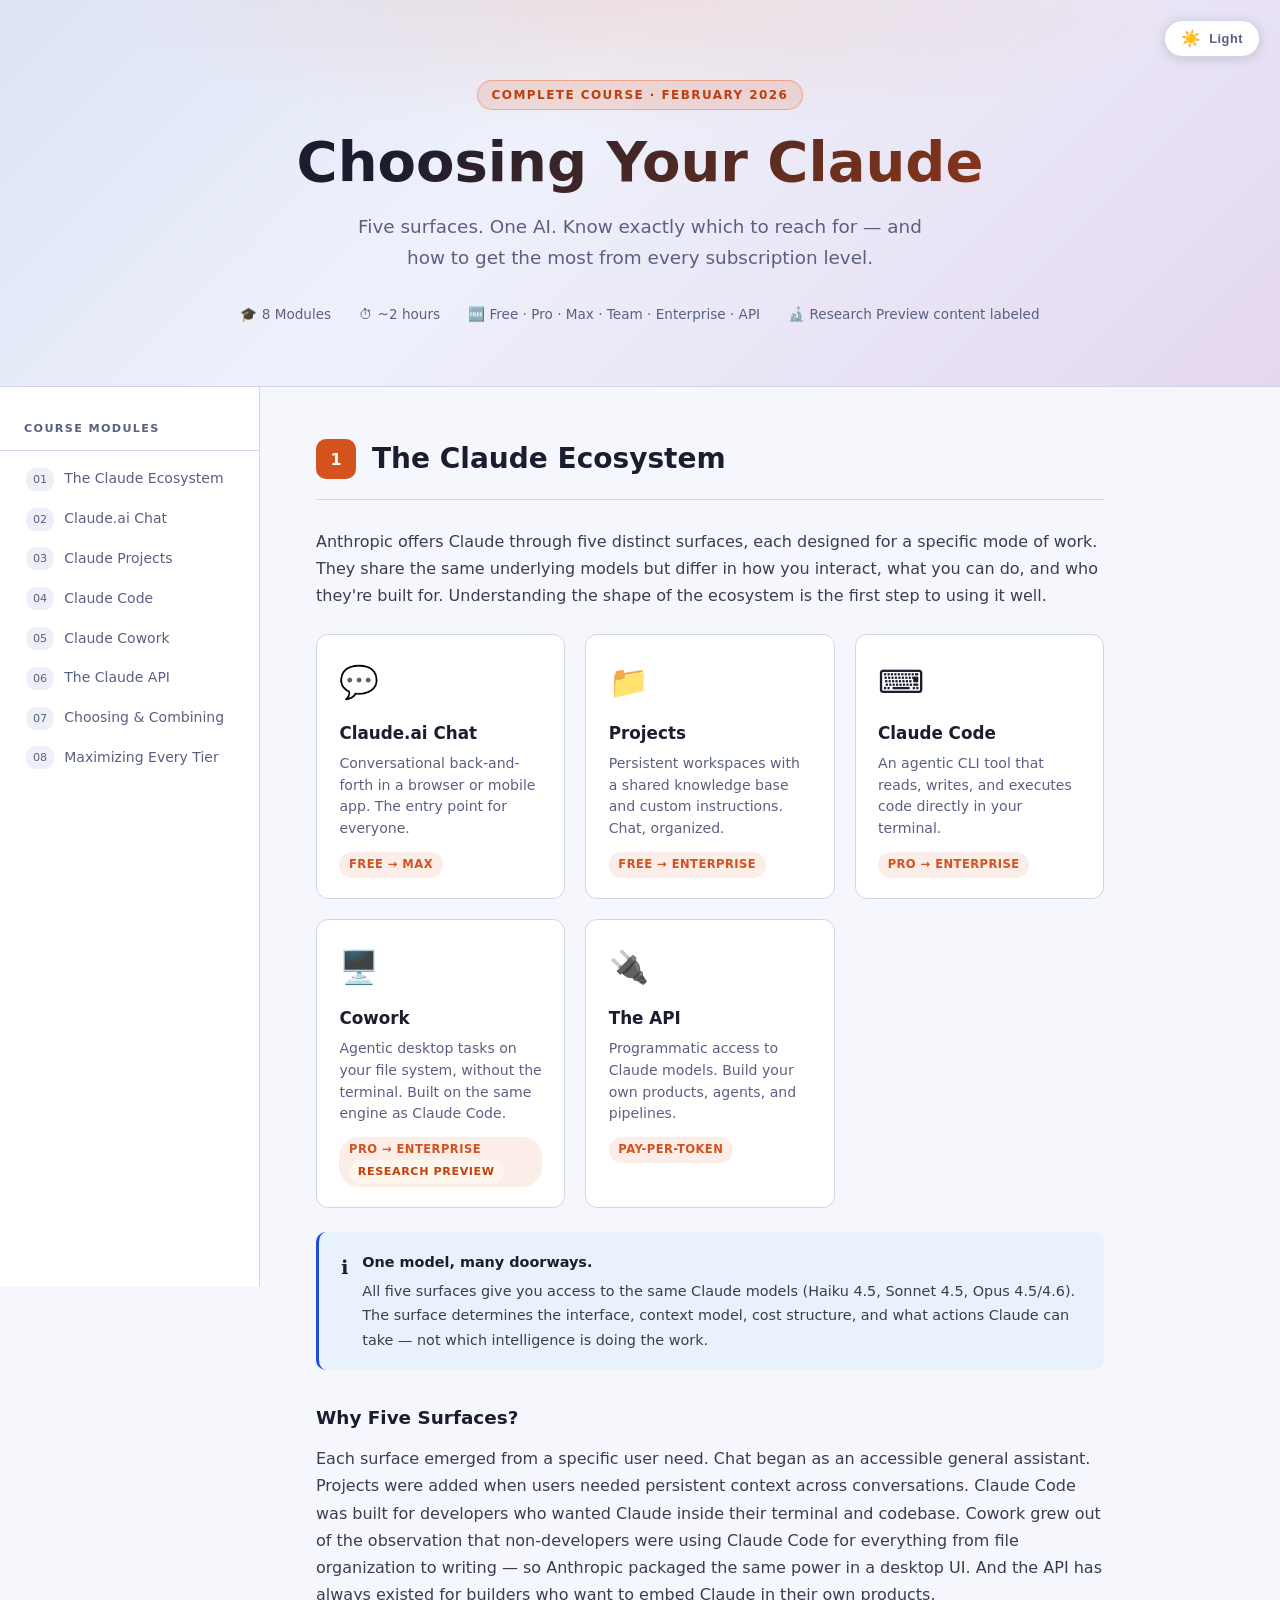
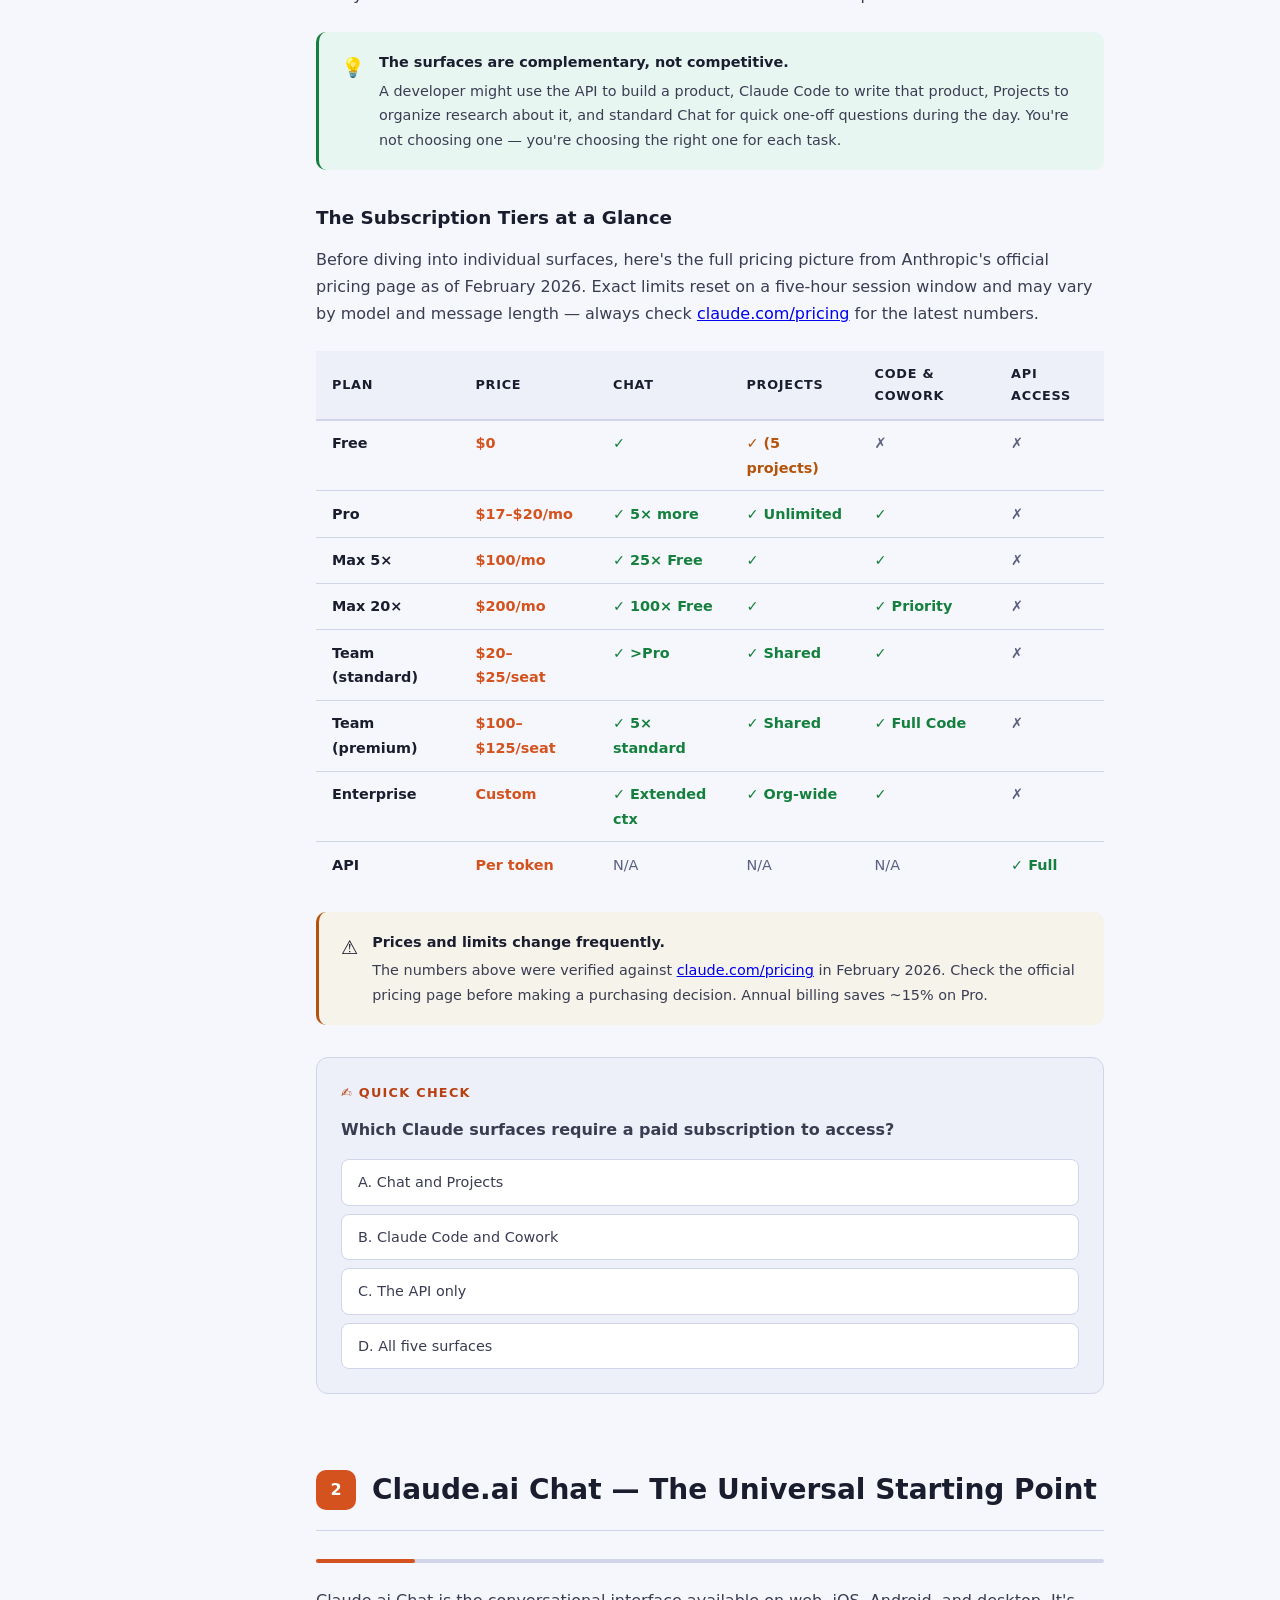
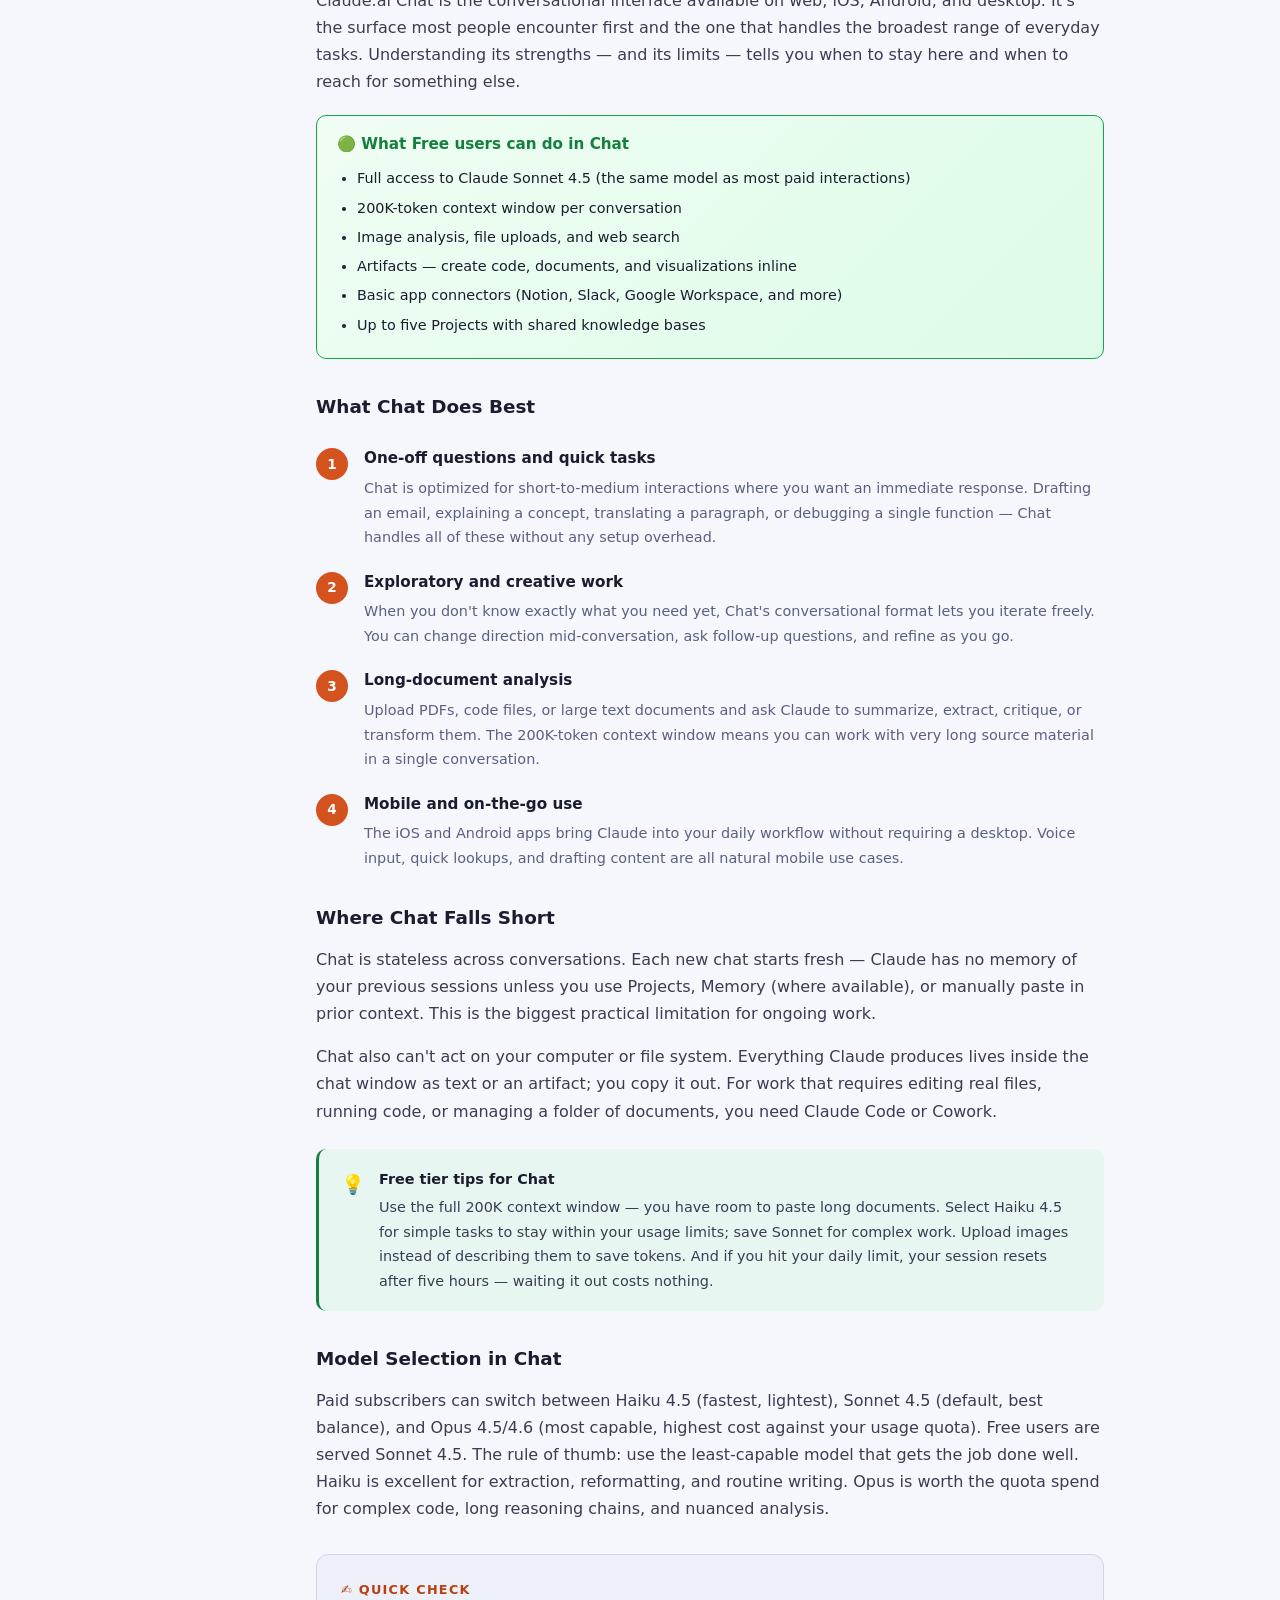
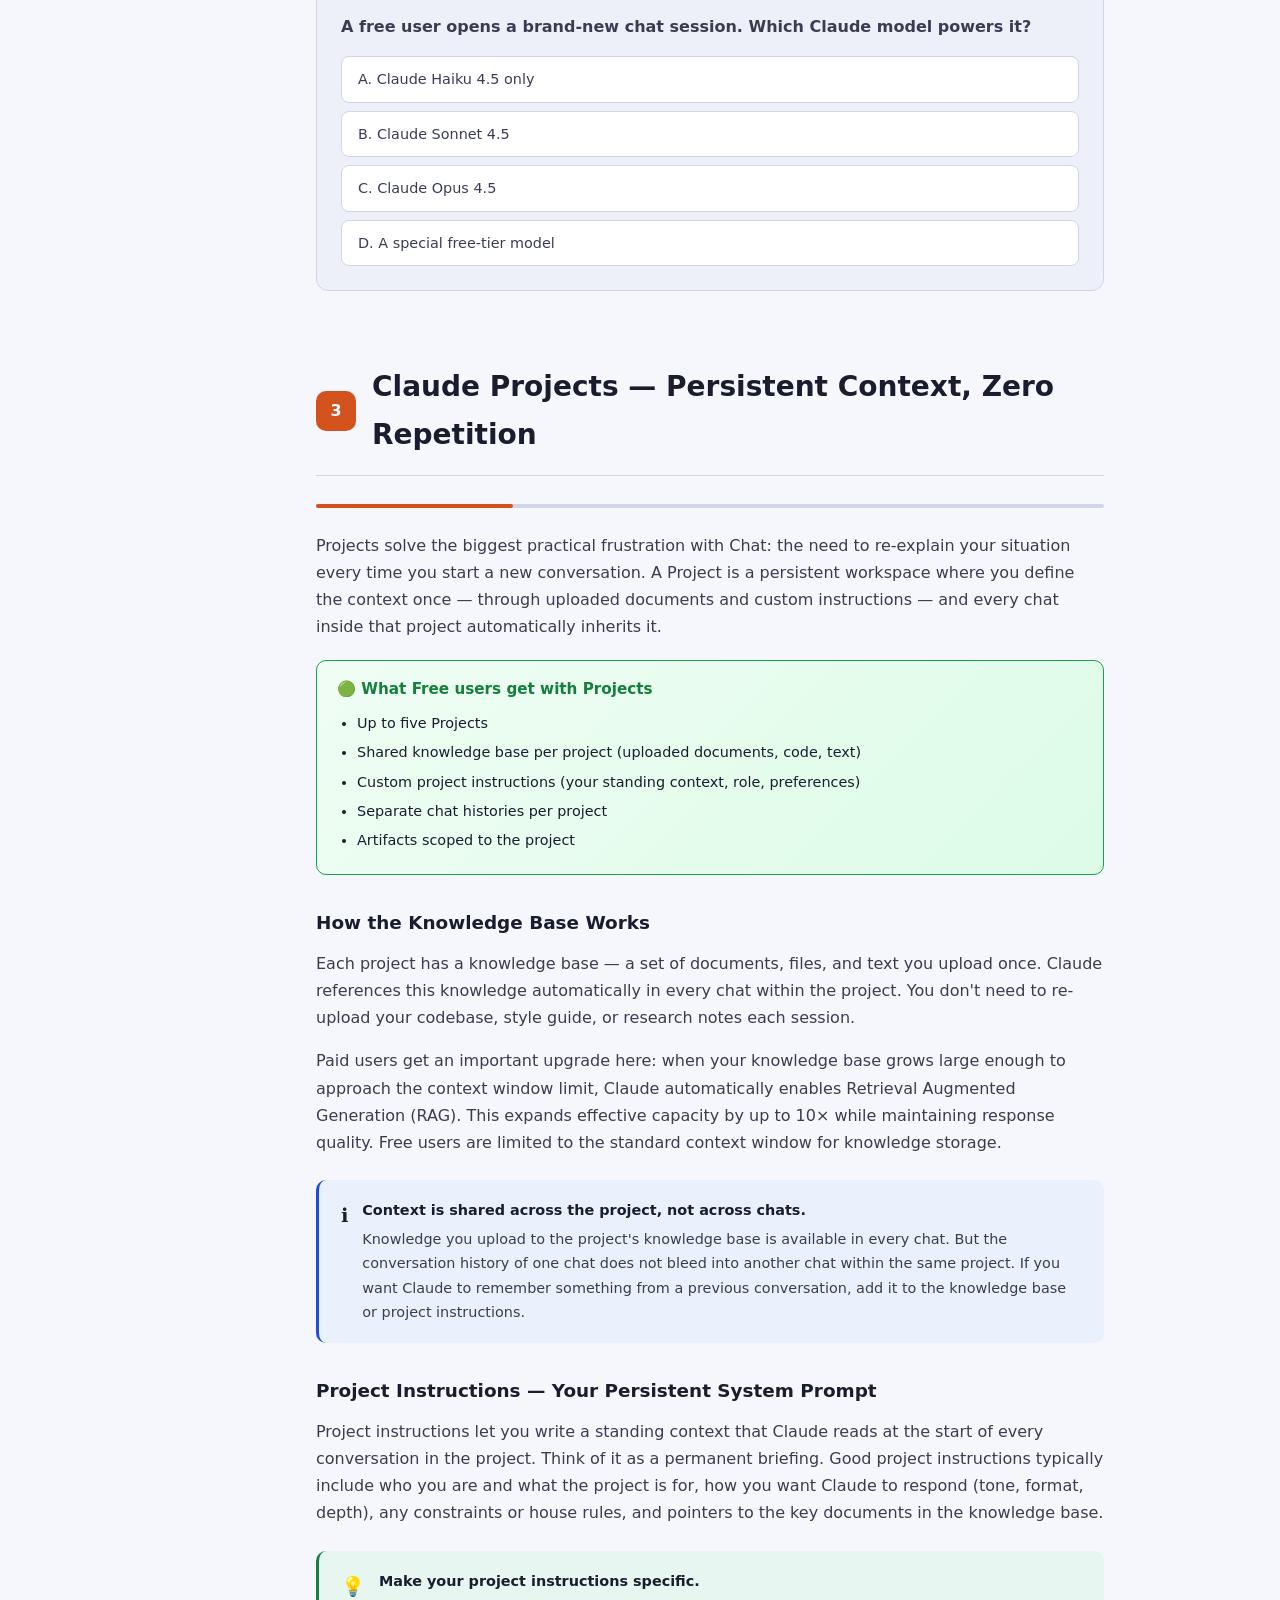
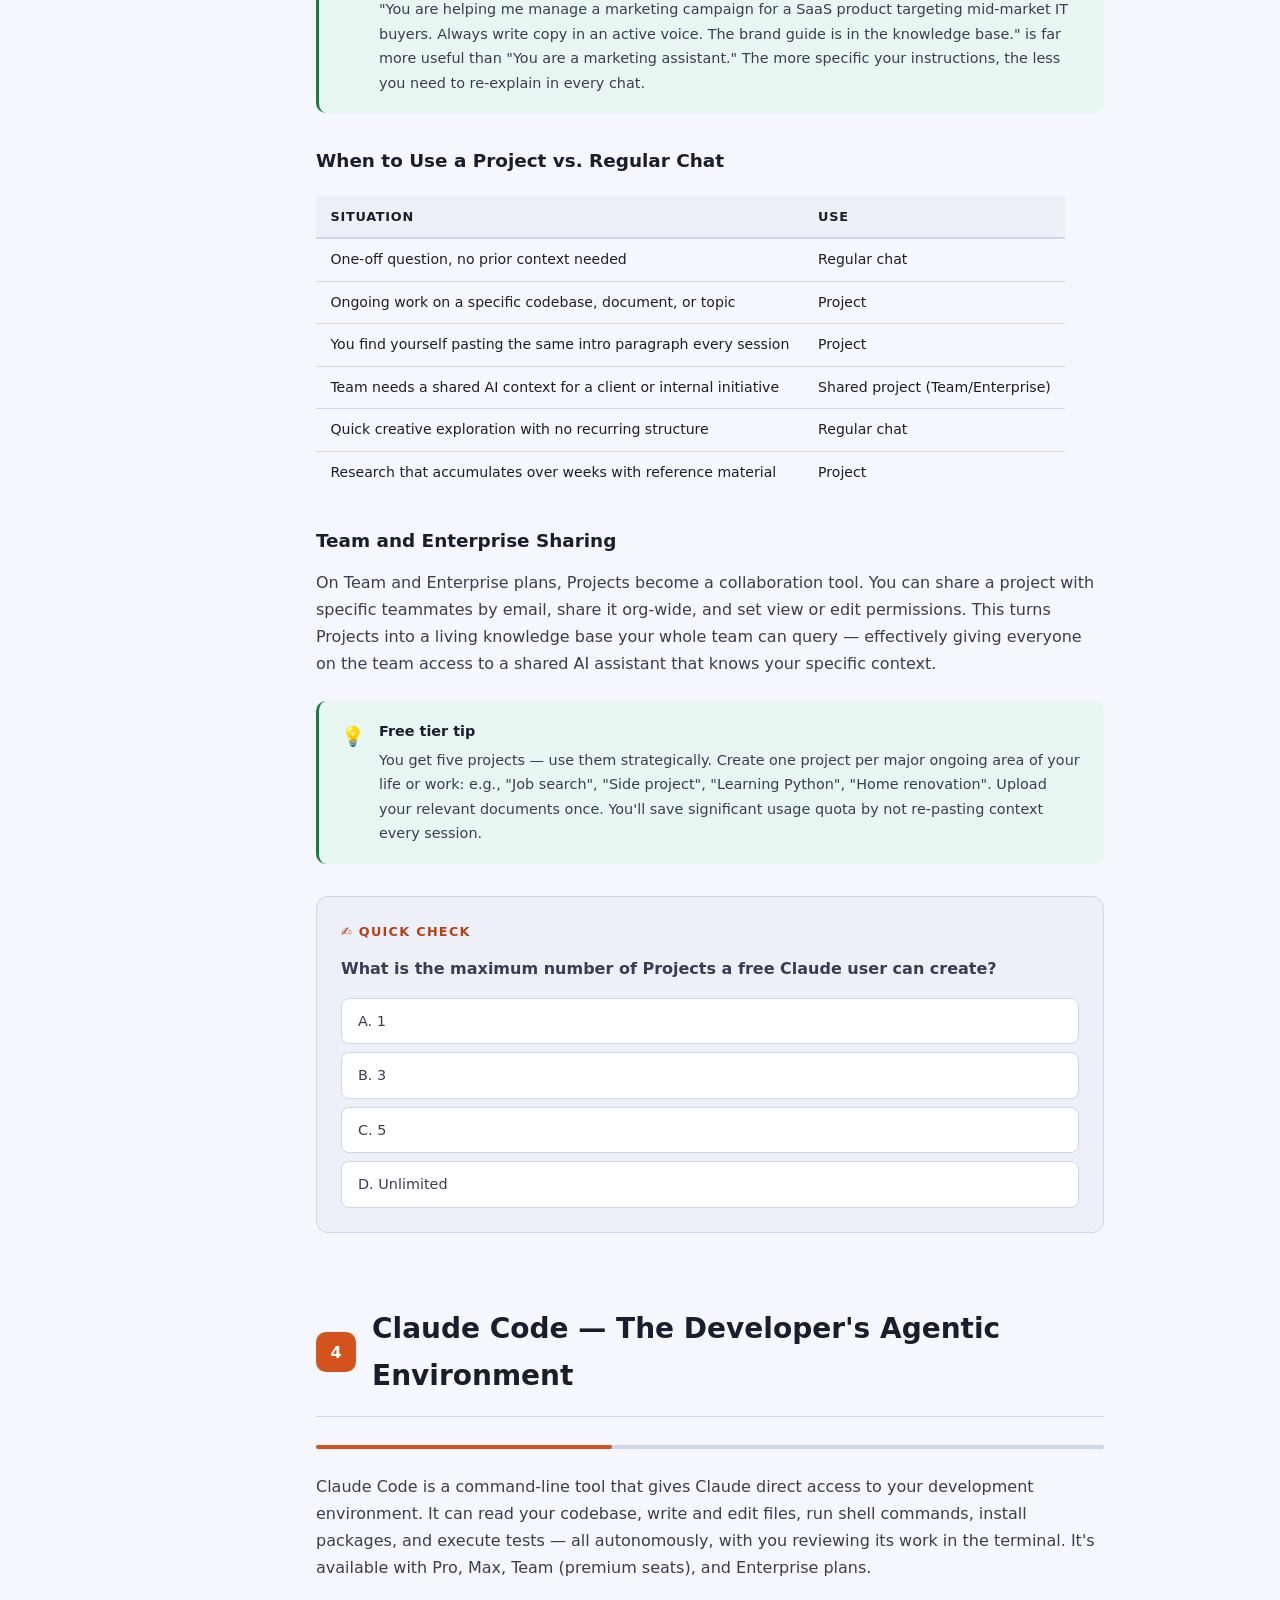
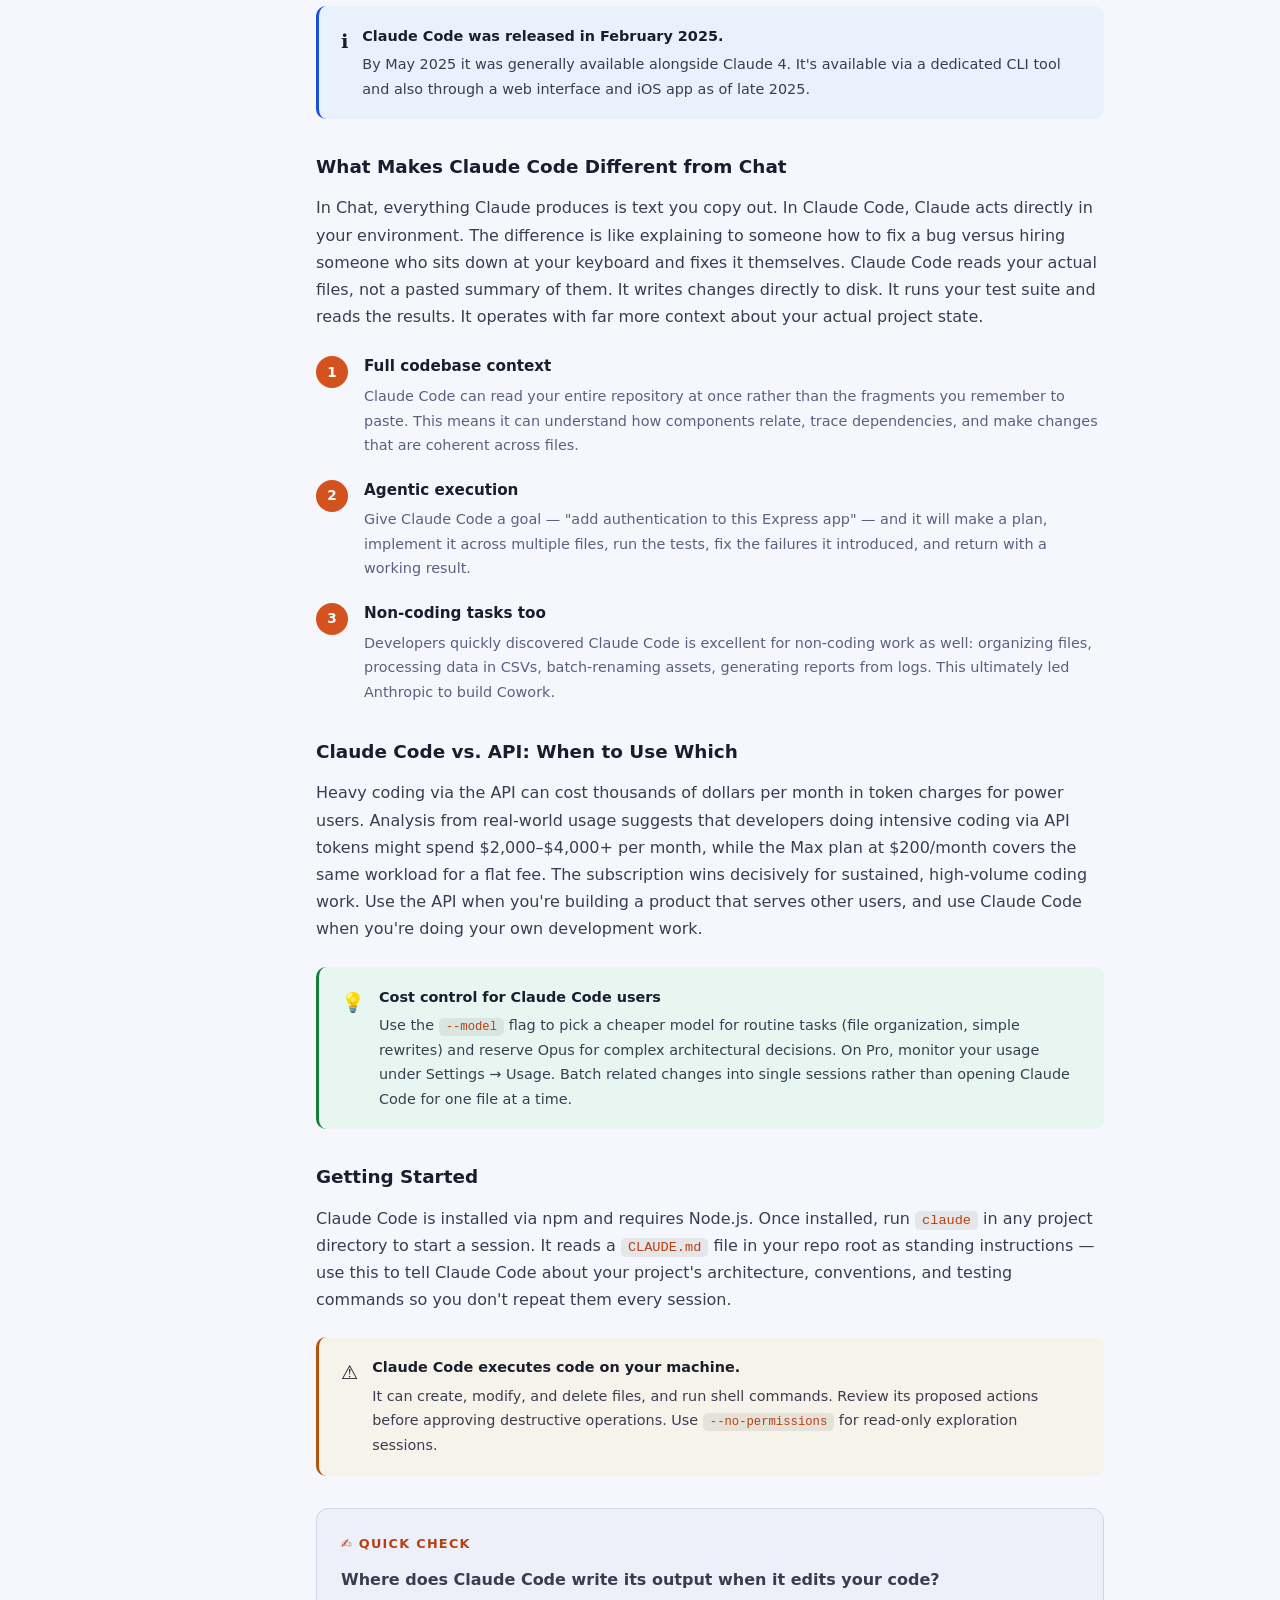
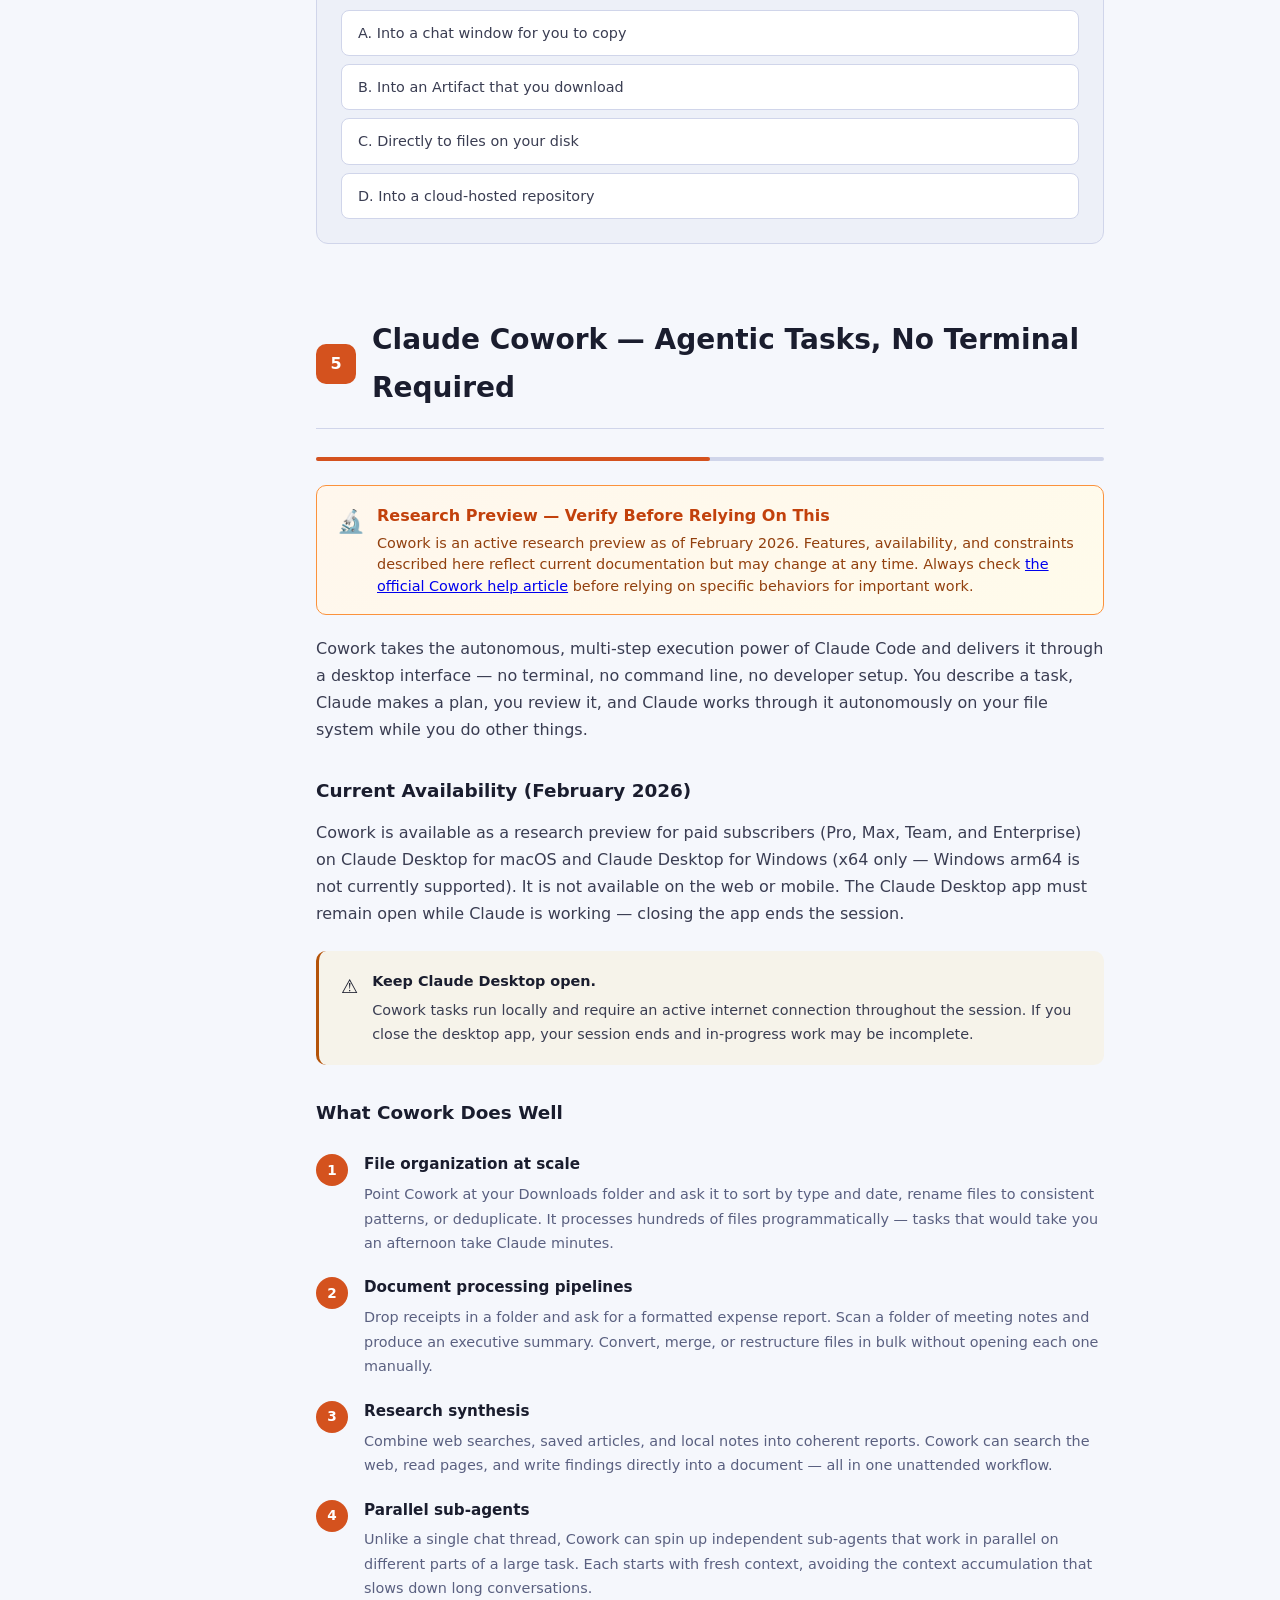
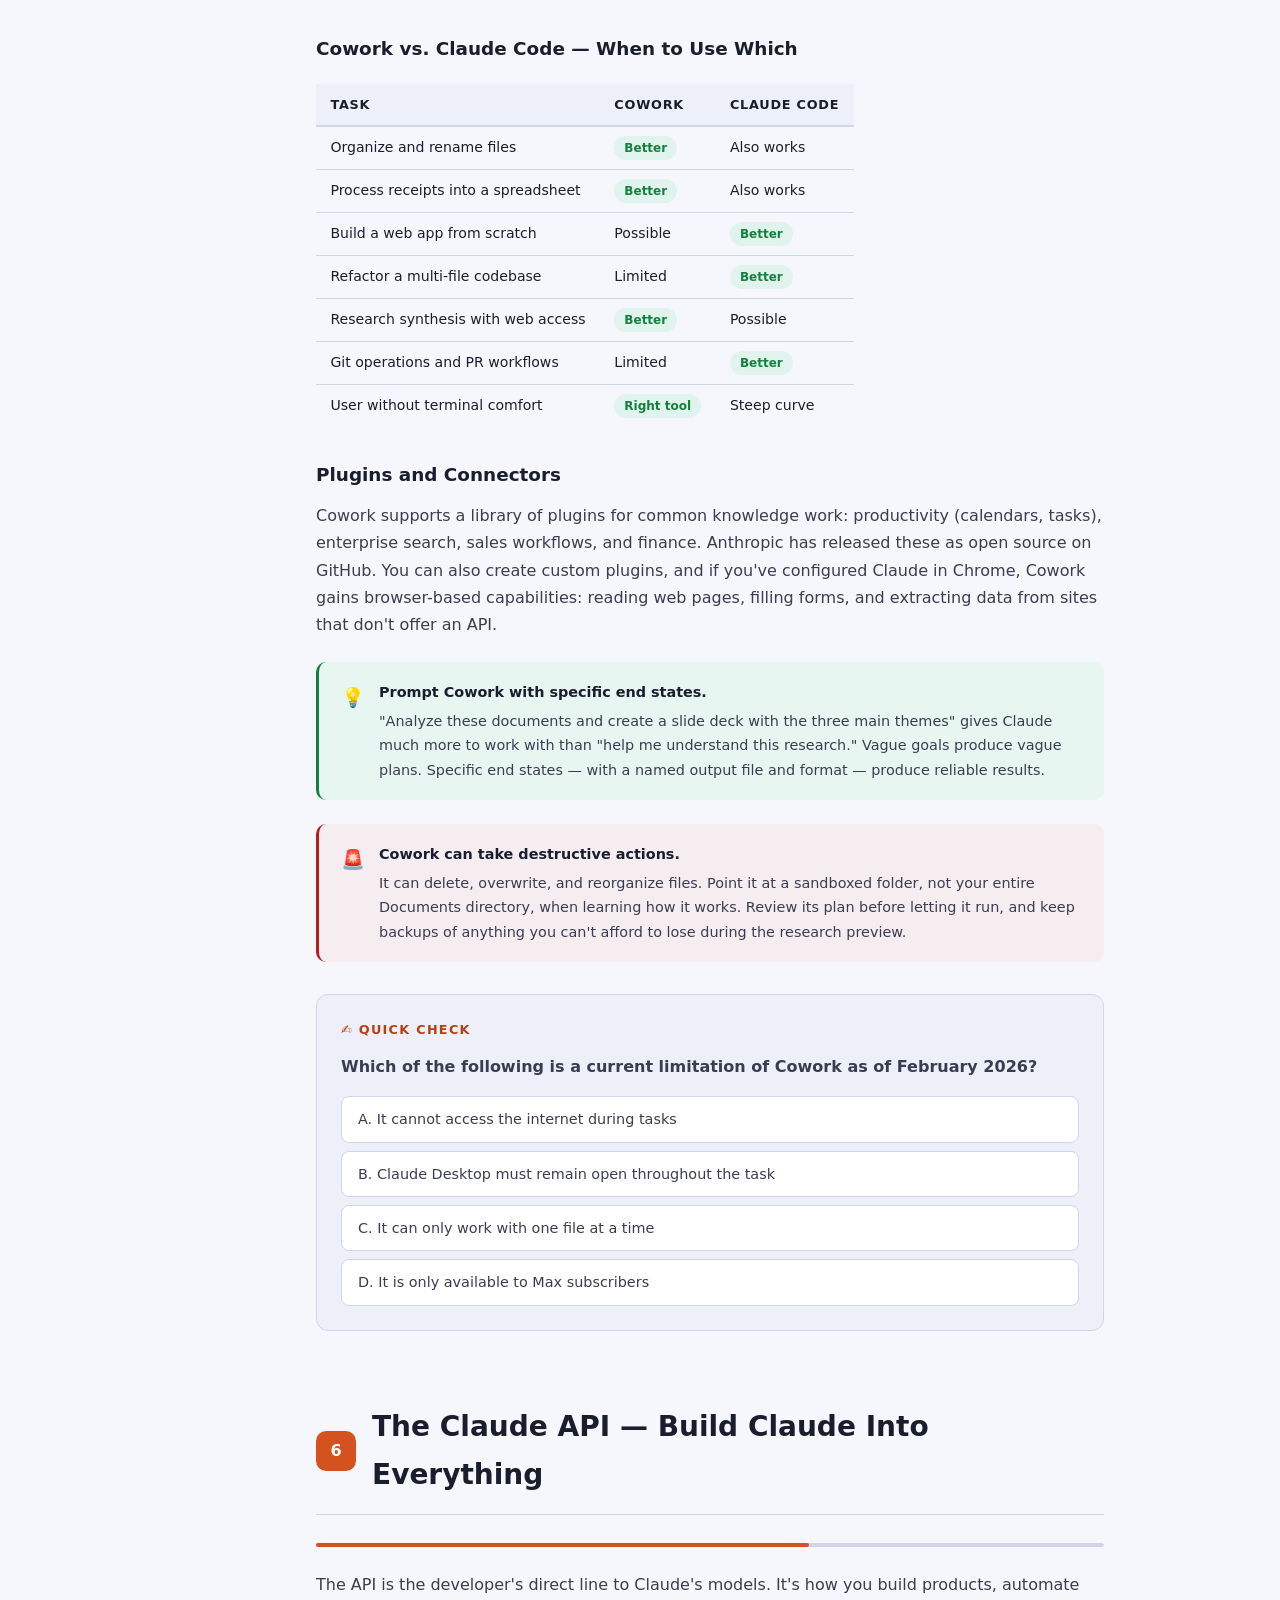
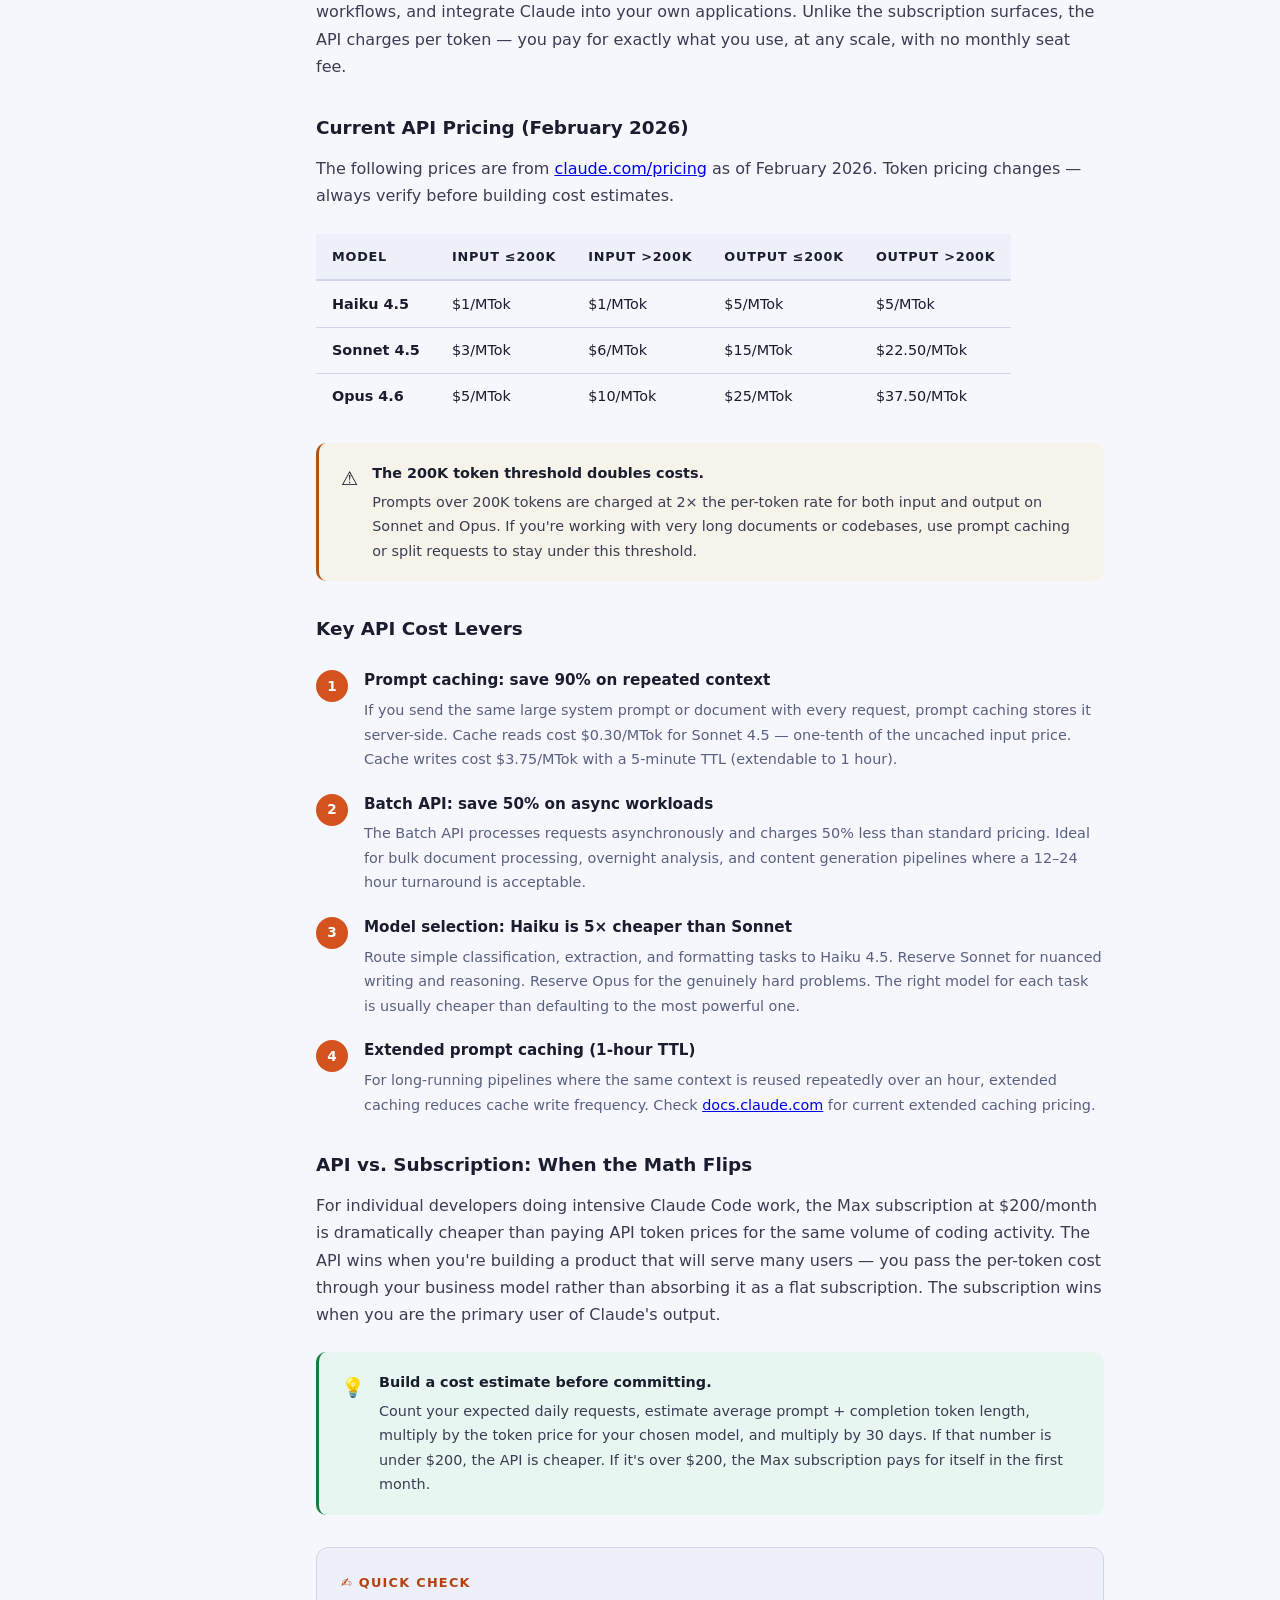
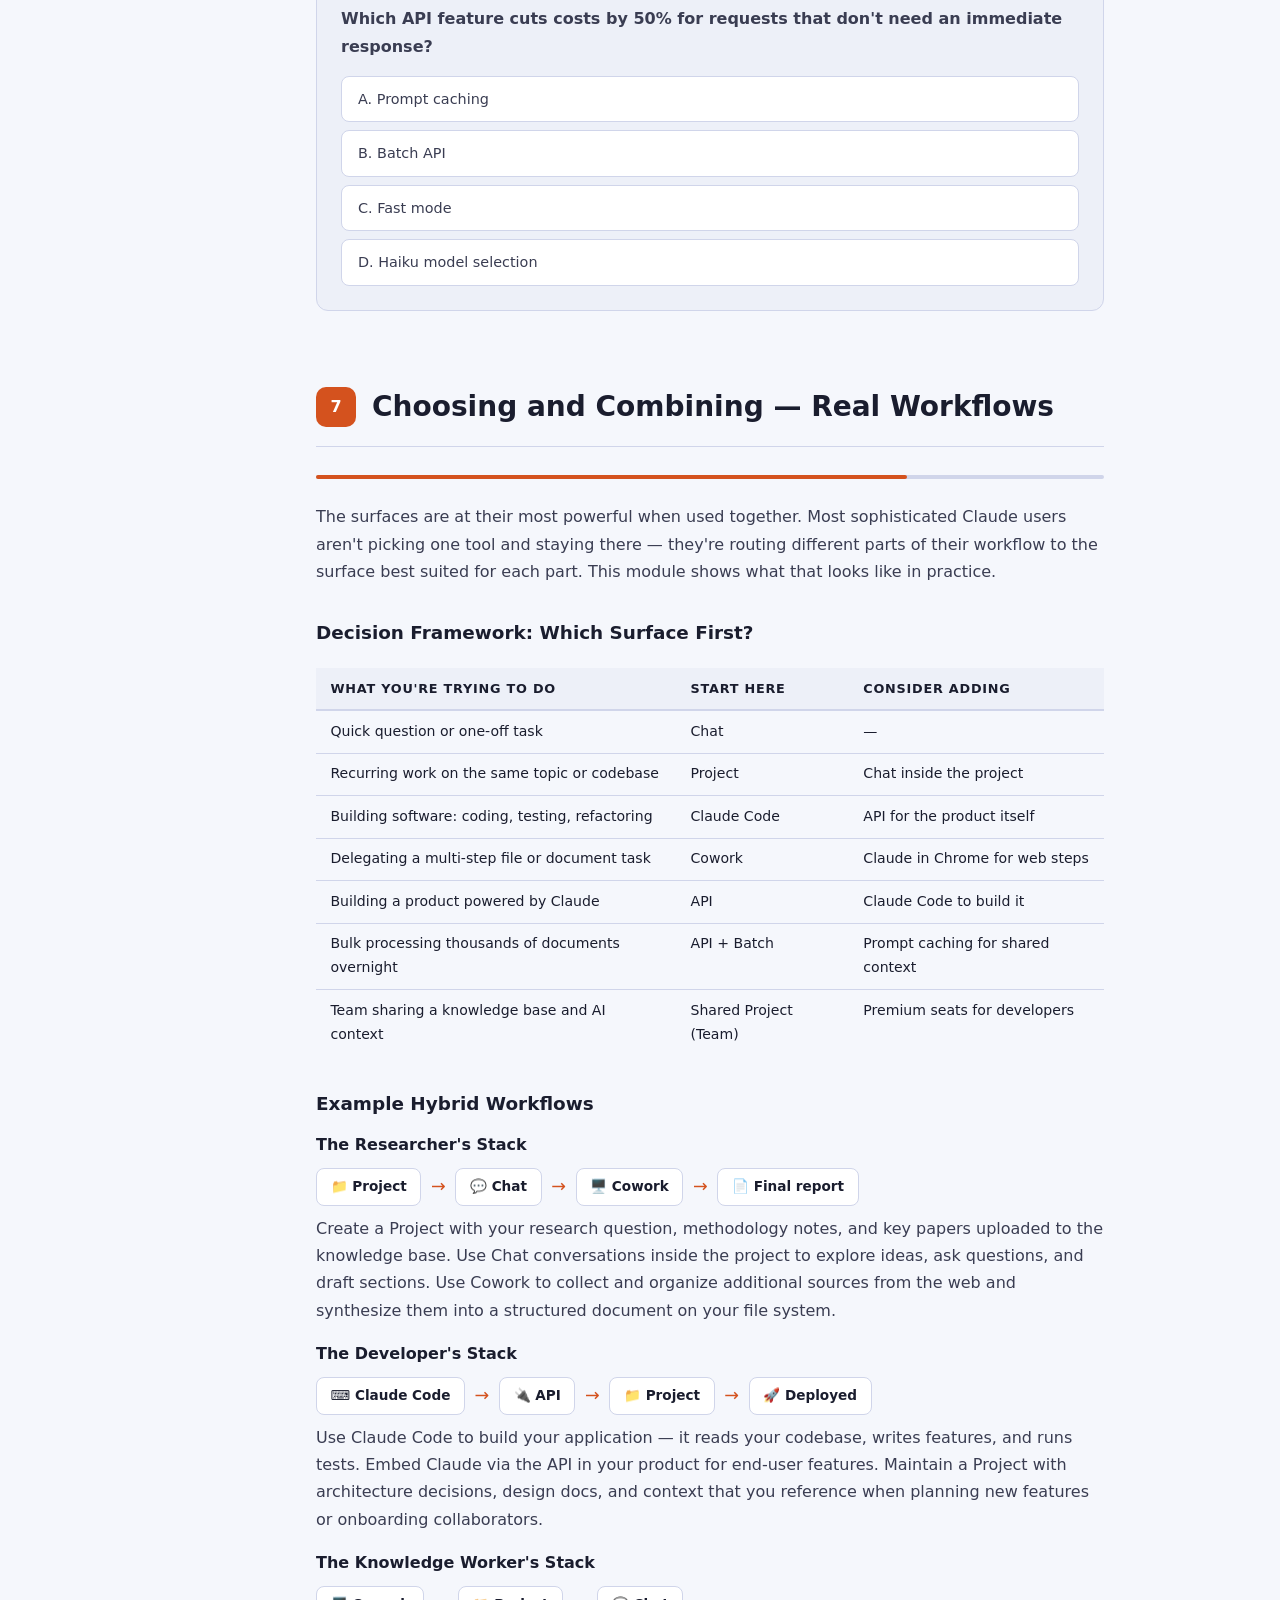
==== commit a48cc06d: "Rebuild courses 2 and 3 to match course 1's exact HTML structure Courses 2 and 3 had accumulated str" ====
--- a/claude-choosing-course.html
+++ b/claude-choosing-course.html
@@ -1,1003 +1,951 @@
 <!DOCTYPE html>
 <html lang="en">
 <head>
-  <!-- theme.js MUST come before CSS links to prevent flash of wrong theme (D-010) -->
-  <script src="assets/theme.js"></script>
-  <link rel="stylesheet" href="assets/theme.css">
-  <link rel="stylesheet" href="assets/styles.css">
-  <meta charset="UTF-8">
-  <meta name="viewport" content="width=device-width, initial-scale=1.0">
-  <meta name="description" content="Choosing Your Claude — A complete guide to Claude.ai chat, Projects, Claude Code, Cowork, and the API. Learn which surface fits every task, and how to maximize value at every subscription tier.">
-  <title>Choosing Your Claude — Claude Courses</title>
+<meta charset="UTF-8">
+<meta name="viewport" content="width=device-width, initial-scale=1.0">
+<title>Choosing Your Claude — Claude Courses</title>
+<meta name="description" content="Choosing Your Claude — A complete guide to Claude.ai chat, Projects, Claude Code, Cowork, and the API. Learn which surface fits every task, and how to maximize value at every subscription tier.">
+<!-- Theme system must load before first paint to avoid flash of wrong theme -->
+<script src="assets/theme.js"></script>
+<link rel="stylesheet" href="assets/theme.css">
+<link rel="stylesheet" href="assets/styles.css">
 </head>
 <body>
-  <!-- Toggle button — always first element after <body> (D-008) -->
-  <button class="theme-toggle" onclick="toggleTheme()" aria-label="Toggle light/dark mode">
-    <span class="toggle-icon" id="toggle-icon">☀️</span>
-    <span class="toggle-label" id="toggle-label">Light</span>
-  </button>
-
-  <div class="layout">
-    <!-- Sidebar TOC -->
-    <nav class="toc">
-      <div class="toc-header">Contents</div>
-      <ul class="toc-list">
-        <li><a href="#module-1" class="toc-link">1. The Claude Ecosystem</a></li>
-        <li><a href="#module-2" class="toc-link">2. Claude.ai Chat</a></li>
-        <li><a href="#module-3" class="toc-link">3. Claude Projects</a></li>
-        <li><a href="#module-4" class="toc-link">4. Claude Code</a></li>
-        <li><a href="#module-5" class="toc-link">5. Claude Cowork</a></li>
-        <li><a href="#module-6" class="toc-link">6. The Claude API</a></li>
-        <li><a href="#module-7" class="toc-link">7. Choosing & Combining</a></li>
-        <li><a href="#module-8" class="toc-link">8. Maximizing Every Tier</a></li>
-      </ul>
-    </nav>
-
-    <main class="content">
-      <!-- Hero -->
-      <div class="hero">
-        <div class="hero-inner">
-          <div class="course-tag">Course 3 of 3</div>
-          <h1>Choosing Your Claude</h1>
-          <p class="hero-subtitle">Five surfaces. One AI. Know exactly which to reach for — and how to get the most from every subscription level.</p>
-          <div class="hero-meta">
-            <span>8 Modules</span>
-            <span>~2 hours</span>
-            <span>Free · Pro · Max · Team · Enterprise · API</span>
-          </div>
-        </div>
-      </div>
-
-      <!-- Progress bar -->
-      <div class="progress-bar" style="margin: 24px 0 8px;"><div class="progress-fill" style="width:0%"></div></div>
-
-      <!-- ── MODULE 1 ─────────────────────────────────────────── -->
-      <section class="section" id="module-1">
-        <div class="section-header">
-          <div class="section-num">01</div>
-          <h2>The Claude Ecosystem</h2>
-        </div>
-
-        <p>Anthropic offers Claude through five distinct surfaces, each designed for a specific mode of work. They share the same underlying models but differ in how you interact, what you can do, and who they're built for. Understanding the shape of the ecosystem is the first step to using it well.</p>
-
-        <div class="surface-grid">
-          <div class="surface-card">
-            <span class="surface-icon">💬</span>
-            <h3>Claude.ai Chat</h3>
-            <p>Conversational back-and-forth in a browser or mobile app. The entry point for everyone.</p>
-            <span class="surface-tier">Free → Max</span>
-          </div>
-          <div class="surface-card">
-            <span class="surface-icon">📁</span>
-            <h3>Projects</h3>
-            <p>Persistent workspaces with a shared knowledge base and custom instructions. Chat, organized.</p>
-            <span class="surface-tier">Free → Enterprise</span>
-          </div>
-          <div class="surface-card">
-            <span class="surface-icon">⌨️</span>
-            <h3>Claude Code</h3>
-            <p>An agentic CLI tool that reads, writes, and executes code directly in your terminal.</p>
-            <span class="surface-tier">Pro → Enterprise</span>
-          </div>
-          <div class="surface-card">
-            <span class="surface-icon">🖥️</span>
-            <h3>Cowork</h3>
-            <p>Agentic desktop tasks on your file system, without the terminal. Built on the same engine as Claude Code.</p>
-            <span class="surface-tier">Pro → Enterprise <span class="badge badge-preview">Research Preview</span></span>
-          </div>
-          <div class="surface-card">
-            <span class="surface-icon">🔌</span>
-            <h3>The API</h3>
-            <p>Programmatic access to Claude models. Build your own products, agents, and pipelines.</p>
-            <span class="surface-tier">Pay-per-token</span>
-          </div>
-        </div>
-
-        <div class="callout info">
-          <div class="callout-icon">ℹ️</div>
-          <div>
-            <strong>One model, many doorways.</strong> All five surfaces give you access to the same Claude models (Haiku 4.5, Sonnet 4.5, Opus 4.5/4.6). The surface determines the interface, context model, cost structure, and what actions Claude can take — not which intelligence is doing the work.
-          </div>
-        </div>
-
-        <h3>Why Five Surfaces?</h3>
-        <p>Each surface emerged from a specific user need. Chat began as an accessible general assistant. Projects were added when users needed persistent context across conversations. Claude Code was built for developers who wanted Claude inside their terminal and codebase. Cowork grew out of the observation that non-developers were using Claude Code for everything from file organization to writing — so Anthropic packaged the same power in a desktop UI. And the API has always existed for builders who want to embed Claude in their own products.</p>
-
-        <div class="callout tip">
-          <div class="callout-icon">💡</div>
-          <div>
-            <strong>The surfaces are complementary, not competitive.</strong> A developer might use the API to build a product, Claude Code to write that product, Projects to organize research about it, and standard Chat for quick one-off questions during the day. You're not choosing one — you're choosing the right one for each task.
-          </div>
-        </div>
-
-        <h3>The Subscription Tiers at a Glance</h3>
-        <p>Before diving into individual surfaces, here's the full pricing picture from Anthropic's official pricing page as of February 2026. Exact limits reset on a five-hour session window and may vary by model and message length — always check <a href="https://claude.com/pricing" target="_blank" rel="noopener">claude.com/pricing</a> for the latest numbers.</p>
-
-        <table class="plan-table">
-          <thead>
-            <tr>
-              <th>Plan</th>
-              <th>Price</th>
-              <th>Chat</th>
-              <th>Projects</th>
-              <th>Code &amp; Cowork</th>
-              <th>API Access</th>
-            </tr>
-          </thead>
-          <tbody>
-            <tr>
-              <td><span class="plan-name">Free</span></td>
-              <td><span class="plan-price">$0</span></td>
-              <td class="check">✓</td>
-              <td class="partial">✓ (5 projects)</td>
-              <td class="cross">✗</td>
-              <td class="cross">✗</td>
-            </tr>
-            <tr>
-              <td><span class="plan-name">Pro</span></td>
-              <td><span class="plan-price">$17–$20/mo</span></td>
-              <td class="check">✓ 5× more</td>
-              <td class="check">✓ Unlimited</td>
-              <td class="check">✓</td>
-              <td class="cross">✗</td>
-            </tr>
-            <tr>
-              <td><span class="plan-name">Max 5×</span></td>
-              <td><span class="plan-price">$100/mo</span></td>
-              <td class="check">✓ 25× Free</td>
-              <td class="check">✓</td>
-              <td class="check">✓</td>
-              <td class="cross">✗</td>
-            </tr>
-            <tr>
-              <td><span class="plan-name">Max 20×</span></td>
-              <td><span class="plan-price">$200/mo</span></td>
-              <td class="check">✓ 100× Free</td>
-              <td class="check">✓</td>
-              <td class="check">✓ Priority</td>
-              <td class="cross">✗</td>
-            </tr>
-            <tr>
-              <td><span class="plan-name">Team (standard)</span></td>
-              <td><span class="plan-price">$20–$25/seat</span></td>
-              <td class="check">✓ &gt;Pro</td>
-              <td class="check">✓ Shared</td>
-              <td class="check">✓</td>
-              <td class="cross">✗</td>
-            </tr>
-            <tr>
-              <td><span class="plan-name">Team (premium)</span></td>
-              <td><span class="plan-price">$100–$125/seat</span></td>
-              <td class="check">✓ 5× standard</td>
-              <td class="check">✓ Shared</td>
-              <td class="check">✓ Full Code</td>
-              <td class="cross">✗</td>
-            </tr>
-            <tr>
-              <td><span class="plan-name">Enterprise</span></td>
-              <td><span class="plan-price">Custom</span></td>
-              <td class="check">✓ Extended ctx</td>
-              <td class="check">✓ Org-wide</td>
-              <td class="check">✓</td>
-              <td class="cross">✗</td>
-            </tr>
-            <tr>
-              <td><span class="plan-name">API</span></td>
-              <td><span class="plan-price">Per token</span></td>
-              <td class="cross">N/A</td>
-              <td class="cross">N/A</td>
-              <td class="cross">N/A</td>
-              <td class="check">✓ Full</td>
-            </tr>
-          </tbody>
-        </table>
-
-        <div class="callout warning">
-          <div class="callout-icon">⚠️</div>
-          <div>
-            <strong>Prices and limits change frequently.</strong> The numbers above were verified against <a href="https://claude.com/pricing" target="_blank" rel="noopener">claude.com/pricing</a> in February 2026. Check the official pricing page before making a purchasing decision. Annual billing saves ~15% on Pro.
-          </div>
-        </div>
-
-        <div class="quiz" id="quiz-1">
-          <p>Which Claude surfaces require a paid subscription to access?</p>
-          <div class="quiz-options">
-            <button class="quiz-opt" onclick="quizAnswer(this, false)">Chat and Projects</button>
-            <button class="quiz-opt" onclick="quizAnswer(this, true)">Claude Code and Cowork</button>
-            <button class="quiz-opt" onclick="quizAnswer(this, false)">The API only</button>
-            <button class="quiz-opt" onclick="quizAnswer(this, false)">All five surfaces</button>
-          </div>
-          <p class="quiz-feedback"></p>
-        </div>
-      </section>
-
-      <!-- ── MODULE 2 ─────────────────────────────────────────── -->
-      <section class="section" id="module-2">
-        <div class="section-header">
-          <div class="progress-bar"><div class="progress-fill" style="width:12.5%"></div></div>
-          <div class="section-num">02</div>
-          <h2>Claude.ai Chat — The Universal Starting Point</h2>
-        </div>
-
-        <p>Claude.ai Chat is the conversational interface available on web, iOS, Android, and desktop. It's the surface most people encounter first and the one that handles the broadest range of everyday tasks. Understanding its strengths — and its limits — tells you when to stay here and when to reach for something else.</p>
-
-        <div class="free-highlight">
-          <h4>🟢 What Free users can do in Chat</h4>
+
+<!-- THEME TOGGLE -->
+<button class="theme-toggle" onclick="toggleTheme()" aria-label="Toggle light/dark mode">
+  <span class="toggle-icon" id="toggle-icon">☀️</span>
+  <span class="toggle-label" id="toggle-label">Light</span>
+</button>
+
+<!-- HERO -->
+<div class="hero">
+  <div class="badge">Complete Course · February 2026</div>
+  <h1>Choosing Your Claude</h1>
+  <p class="subtitle">Five surfaces. One AI. Know exactly which to reach for — and how to get the most from every subscription level.</p>
+  <div class="hero-meta">
+    <span>🎓 8 Modules</span>
+    <span>⏱ ~2 hours</span>
+    <span>🆓 Free · Pro · Max · Team · Enterprise · API</span>
+    <span>🔬 Research Preview content labeled</span>
+  </div>
+</div>
+
+<div class="layout">
+
+  <!-- SIDEBAR TOC -->
+  <nav class="toc">
+    <h3>Course Modules</h3>
+    <a href="#m1"><span class="toc-num">01</span> The Claude Ecosystem</a>
+    <a href="#m2"><span class="toc-num">02</span> Claude.ai Chat</a>
+    <a href="#m3"><span class="toc-num">03</span> Claude Projects</a>
+    <a href="#m4"><span class="toc-num">04</span> Claude Code</a>
+    <a href="#m5"><span class="toc-num">05</span> Claude Cowork</a>
+    <a href="#m6"><span class="toc-num">06</span> The Claude API</a>
+    <a href="#m7"><span class="toc-num">07</span> Choosing &amp; Combining</a>
+    <a href="#m8"><span class="toc-num">08</span> Maximizing Every Tier</a>
+  </nav>
+
+  <!-- MAIN -->
+  <main class="content">
+
+    <!-- MODULE 1 -->
+    <section class="section" id="m1">
+      <div class="section-header">
+        <div class="section-num">1</div>
+        <h2>The Claude Ecosystem</h2>
+      </div>
+
+      <p>Anthropic offers Claude through five distinct surfaces, each designed for a specific mode of work. They share the same underlying models but differ in how you interact, what you can do, and who they're built for. Understanding the shape of the ecosystem is the first step to using it well.</p>
+
+      <div class="surface-grid">
+        <div class="surface-card">
+          <span class="surface-icon">💬</span>
+          <h3>Claude.ai Chat</h3>
+          <p>Conversational back-and-forth in a browser or mobile app. The entry point for everyone.</p>
+          <span class="surface-tier">Free → Max</span>
+        </div>
+        <div class="surface-card">
+          <span class="surface-icon">📁</span>
+          <h3>Projects</h3>
+          <p>Persistent workspaces with a shared knowledge base and custom instructions. Chat, organized.</p>
+          <span class="surface-tier">Free → Enterprise</span>
+        </div>
+        <div class="surface-card">
+          <span class="surface-icon">⌨️</span>
+          <h3>Claude Code</h3>
+          <p>An agentic CLI tool that reads, writes, and executes code directly in your terminal.</p>
+          <span class="surface-tier">Pro → Enterprise</span>
+        </div>
+        <div class="surface-card">
+          <span class="surface-icon">🖥️</span>
+          <h3>Cowork</h3>
+          <p>Agentic desktop tasks on your file system, without the terminal. Built on the same engine as Claude Code.</p>
+          <span class="surface-tier">Pro → Enterprise <span class="badge badge-preview">Research Preview</span></span>
+        </div>
+        <div class="surface-card">
+          <span class="surface-icon">🔌</span>
+          <h3>The API</h3>
+          <p>Programmatic access to Claude models. Build your own products, agents, and pipelines.</p>
+          <span class="surface-tier">Pay-per-token</span>
+        </div>
+      </div>
+
+      <div class="callout info">
+        <div class="callout-icon">ℹ️</div>
+        <div class="callout-body">
+          <strong>One model, many doorways.</strong>
+          <p>All five surfaces give you access to the same Claude models (Haiku 4.5, Sonnet 4.5, Opus 4.5/4.6). The surface determines the interface, context model, cost structure, and what actions Claude can take — not which intelligence is doing the work.</p>
+        </div>
+      </div>
+
+      <h3>Why Five Surfaces?</h3>
+      <p>Each surface emerged from a specific user need. Chat began as an accessible general assistant. Projects were added when users needed persistent context across conversations. Claude Code was built for developers who wanted Claude inside their terminal and codebase. Cowork grew out of the observation that non-developers were using Claude Code for everything from file organization to writing — so Anthropic packaged the same power in a desktop UI. And the API has always existed for builders who want to embed Claude in their own products.</p>
+
+      <div class="callout tip">
+        <div class="callout-icon">💡</div>
+        <div class="callout-body">
+          <strong>The surfaces are complementary, not competitive.</strong>
+          <p>A developer might use the API to build a product, Claude Code to write that product, Projects to organize research about it, and standard Chat for quick one-off questions during the day. You're not choosing one — you're choosing the right one for each task.</p>
+        </div>
+      </div>
+
+      <h3>The Subscription Tiers at a Glance</h3>
+      <p>Before diving into individual surfaces, here's the full pricing picture from Anthropic's official pricing page as of February 2026. Exact limits reset on a five-hour session window and may vary by model and message length — always check <a href="https://claude.com/pricing" target="_blank" rel="noopener">claude.com/pricing</a> for the latest numbers.</p>
+
+      <table class="plan-table">
+        <thead>
+          <tr>
+            <th>Plan</th>
+            <th>Price</th>
+            <th>Chat</th>
+            <th>Projects</th>
+            <th>Code &amp; Cowork</th>
+            <th>API Access</th>
+          </tr>
+        </thead>
+        <tbody>
+          <tr>
+            <td><span class="plan-name">Free</span></td>
+            <td><span class="plan-price">$0</span></td>
+            <td class="check">✓</td>
+            <td class="partial">✓ (5 projects)</td>
+            <td class="cross">✗</td>
+            <td class="cross">✗</td>
+          </tr>
+          <tr>
+            <td><span class="plan-name">Pro</span></td>
+            <td><span class="plan-price">$17–$20/mo</span></td>
+            <td class="check">✓ 5× more</td>
+            <td class="check">✓ Unlimited</td>
+            <td class="check">✓</td>
+            <td class="cross">✗</td>
+          </tr>
+          <tr>
+            <td><span class="plan-name">Max 5×</span></td>
+            <td><span class="plan-price">$100/mo</span></td>
+            <td class="check">✓ 25× Free</td>
+            <td class="check">✓</td>
+            <td class="check">✓</td>
+            <td class="cross">✗</td>
+          </tr>
+          <tr>
+            <td><span class="plan-name">Max 20×</span></td>
+            <td><span class="plan-price">$200/mo</span></td>
+            <td class="check">✓ 100× Free</td>
+            <td class="check">✓</td>
+            <td class="check">✓ Priority</td>
+            <td class="cross">✗</td>
+          </tr>
+          <tr>
+            <td><span class="plan-name">Team (standard)</span></td>
+            <td><span class="plan-price">$20–$25/seat</span></td>
+            <td class="check">✓ &gt;Pro</td>
+            <td class="check">✓ Shared</td>
+            <td class="check">✓</td>
+            <td class="cross">✗</td>
+          </tr>
+          <tr>
+            <td><span class="plan-name">Team (premium)</span></td>
+            <td><span class="plan-price">$100–$125/seat</span></td>
+            <td class="check">✓ 5× standard</td>
+            <td class="check">✓ Shared</td>
+            <td class="check">✓ Full Code</td>
+            <td class="cross">✗</td>
+          </tr>
+          <tr>
+            <td><span class="plan-name">Enterprise</span></td>
+            <td><span class="plan-price">Custom</span></td>
+            <td class="check">✓ Extended ctx</td>
+            <td class="check">✓ Org-wide</td>
+            <td class="check">✓</td>
+            <td class="cross">✗</td>
+          </tr>
+          <tr>
+            <td><span class="plan-name">API</span></td>
+            <td><span class="plan-price">Per token</span></td>
+            <td class="cross">N/A</td>
+            <td class="cross">N/A</td>
+            <td class="cross">N/A</td>
+            <td class="check">✓ Full</td>
+          </tr>
+        </tbody>
+      </table>
+
+      <div class="callout warning">
+        <div class="callout-icon">⚠️</div>
+        <div class="callout-body">
+          <strong>Prices and limits change frequently.</strong>
+          <p>The numbers above were verified against <a href="https://claude.com/pricing" target="_blank" rel="noopener">claude.com/pricing</a> in February 2026. Check the official pricing page before making a purchasing decision. Annual billing saves ~15% on Pro.</p>
+        </div>
+      </div>
+
+      <div class="quiz">
+        <h4>✍️ Quick Check</h4>
+        <p>Which Claude surfaces require a paid subscription to access?</p>
+        <div class="quiz-options">
+          <div class="quiz-opt" onclick="quizAnswer(this, false)">A. Chat and Projects</div>
+          <div class="quiz-opt" onclick="quizAnswer(this, true)">B. Claude Code and Cowork</div>
+          <div class="quiz-opt" onclick="quizAnswer(this, false)">C. The API only</div>
+          <div class="quiz-opt" onclick="quizAnswer(this, false)">D. All five surfaces</div>
+        </div>
+        <div class="quiz-feedback"></div>
+      </div>
+    </section>
+
+    <!-- MODULE 2 -->
+    <section class="section" id="m2">
+      <div class="section-header">
+        <div class="section-num">2</div>
+        <h2>Claude.ai Chat — The Universal Starting Point</h2>
+      </div>
+      <div class="progress-bar"><div class="progress-fill" style="width:12.5%"></div></div>
+
+      <p>Claude.ai Chat is the conversational interface available on web, iOS, Android, and desktop. It's the surface most people encounter first and the one that handles the broadest range of everyday tasks. Understanding its strengths — and its limits — tells you when to stay here and when to reach for something else.</p>
+
+      <div class="free-highlight">
+        <h4>🟢 What Free users can do in Chat</h4>
+        <ul>
+          <li>Full access to Claude Sonnet 4.5 (the same model as most paid interactions)</li>
+          <li>200K-token context window per conversation</li>
+          <li>Image analysis, file uploads, and web search</li>
+          <li>Artifacts — create code, documents, and visualizations inline</li>
+          <li>Basic app connectors (Notion, Slack, Google Workspace, and more)</li>
+          <li>Up to five Projects with shared knowledge bases</li>
+        </ul>
+      </div>
+
+      <h3>What Chat Does Best</h3>
+      <div class="steps">
+        <div class="step">
+          <div class="step-num">1</div>
+          <div class="step-body">
+            <h4>One-off questions and quick tasks</h4>
+            <p>Chat is optimized for short-to-medium interactions where you want an immediate response. Drafting an email, explaining a concept, translating a paragraph, or debugging a single function — Chat handles all of these without any setup overhead.</p>
+          </div>
+        </div>
+        <div class="step">
+          <div class="step-num">2</div>
+          <div class="step-body">
+            <h4>Exploratory and creative work</h4>
+            <p>When you don't know exactly what you need yet, Chat's conversational format lets you iterate freely. You can change direction mid-conversation, ask follow-up questions, and refine as you go.</p>
+          </div>
+        </div>
+        <div class="step">
+          <div class="step-num">3</div>
+          <div class="step-body">
+            <h4>Long-document analysis</h4>
+            <p>Upload PDFs, code files, or large text documents and ask Claude to summarize, extract, critique, or transform them. The 200K-token context window means you can work with very long source material in a single conversation.</p>
+          </div>
+        </div>
+        <div class="step">
+          <div class="step-num">4</div>
+          <div class="step-body">
+            <h4>Mobile and on-the-go use</h4>
+            <p>The iOS and Android apps bring Claude into your daily workflow without requiring a desktop. Voice input, quick lookups, and drafting content are all natural mobile use cases.</p>
+          </div>
+        </div>
+      </div>
+
+      <h3>Where Chat Falls Short</h3>
+      <p>Chat is stateless across conversations. Each new chat starts fresh — Claude has no memory of your previous sessions unless you use Projects, Memory (where available), or manually paste in prior context. This is the biggest practical limitation for ongoing work.</p>
+
+      <p>Chat also can't act on your computer or file system. Everything Claude produces lives inside the chat window as text or an artifact; you copy it out. For work that requires editing real files, running code, or managing a folder of documents, you need Claude Code or Cowork.</p>
+
+      <div class="callout tip">
+        <div class="callout-icon">💡</div>
+        <div class="callout-body">
+          <strong>Free tier tips for Chat</strong>
+          <p>Use the full 200K context window — you have room to paste long documents. Select Haiku 4.5 for simple tasks to stay within your usage limits; save Sonnet for complex work. Upload images instead of describing them to save tokens. And if you hit your daily limit, your session resets after five hours — waiting it out costs nothing.</p>
+        </div>
+      </div>
+
+      <h3>Model Selection in Chat</h3>
+      <p>Paid subscribers can switch between Haiku 4.5 (fastest, lightest), Sonnet 4.5 (default, best balance), and Opus 4.5/4.6 (most capable, highest cost against your usage quota). Free users are served Sonnet 4.5. The rule of thumb: use the least-capable model that gets the job done well. Haiku is excellent for extraction, reformatting, and routine writing. Opus is worth the quota spend for complex code, long reasoning chains, and nuanced analysis.</p>
+
+      <div class="quiz">
+        <h4>✍️ Quick Check</h4>
+        <p>A free user opens a brand-new chat session. Which Claude model powers it?</p>
+        <div class="quiz-options">
+          <div class="quiz-opt" onclick="quizAnswer(this, false)">A. Claude Haiku 4.5 only</div>
+          <div class="quiz-opt" onclick="quizAnswer(this, true)">B. Claude Sonnet 4.5</div>
+          <div class="quiz-opt" onclick="quizAnswer(this, false)">C. Claude Opus 4.5</div>
+          <div class="quiz-opt" onclick="quizAnswer(this, false)">D. A special free-tier model</div>
+        </div>
+        <div class="quiz-feedback"></div>
+      </div>
+    </section>
+
+    <!-- MODULE 3 -->
+    <section class="section" id="m3">
+      <div class="section-header">
+        <div class="section-num">3</div>
+        <h2>Claude Projects — Persistent Context, Zero Repetition</h2>
+      </div>
+      <div class="progress-bar"><div class="progress-fill" style="width:25%"></div></div>
+
+      <p>Projects solve the biggest practical frustration with Chat: the need to re-explain your situation every time you start a new conversation. A Project is a persistent workspace where you define the context once — through uploaded documents and custom instructions — and every chat inside that project automatically inherits it.</p>
+
+      <div class="free-highlight">
+        <h4>🟢 What Free users get with Projects</h4>
+        <ul>
+          <li>Up to five Projects</li>
+          <li>Shared knowledge base per project (uploaded documents, code, text)</li>
+          <li>Custom project instructions (your standing context, role, preferences)</li>
+          <li>Separate chat histories per project</li>
+          <li>Artifacts scoped to the project</li>
+        </ul>
+      </div>
+
+      <h3>How the Knowledge Base Works</h3>
+      <p>Each project has a knowledge base — a set of documents, files, and text you upload once. Claude references this knowledge automatically in every chat within the project. You don't need to re-upload your codebase, style guide, or research notes each session.</p>
+
+      <p>Paid users get an important upgrade here: when your knowledge base grows large enough to approach the context window limit, Claude automatically enables Retrieval Augmented Generation (RAG). This expands effective capacity by up to 10× while maintaining response quality. Free users are limited to the standard context window for knowledge storage.</p>
+
+      <div class="callout info">
+        <div class="callout-icon">ℹ️</div>
+        <div class="callout-body">
+          <strong>Context is shared across the project, not across chats.</strong>
+          <p>Knowledge you upload to the project's knowledge base is available in every chat. But the conversation history of one chat does not bleed into another chat within the same project. If you want Claude to remember something from a previous conversation, add it to the knowledge base or project instructions.</p>
+        </div>
+      </div>
+
+      <h3>Project Instructions — Your Persistent System Prompt</h3>
+      <p>Project instructions let you write a standing context that Claude reads at the start of every conversation in the project. Think of it as a permanent briefing. Good project instructions typically include who you are and what the project is for, how you want Claude to respond (tone, format, depth), any constraints or house rules, and pointers to the key documents in the knowledge base.</p>
+
+      <div class="callout tip">
+        <div class="callout-icon">💡</div>
+        <div class="callout-body">
+          <strong>Make your project instructions specific.</strong>
+          <p>"You are helping me manage a marketing campaign for a SaaS product targeting mid-market IT buyers. Always write copy in an active voice. The brand guide is in the knowledge base." is far more useful than "You are a marketing assistant." The more specific your instructions, the less you need to re-explain in every chat.</p>
+        </div>
+      </div>
+
+      <h3>When to Use a Project vs. Regular Chat</h3>
+      <table class="decision-table">
+        <thead>
+          <tr>
+            <th>Situation</th>
+            <th>Use</th>
+          </tr>
+        </thead>
+        <tbody>
+          <tr><td>One-off question, no prior context needed</td><td>Regular chat</td></tr>
+          <tr><td>Ongoing work on a specific codebase, document, or topic</td><td>Project</td></tr>
+          <tr><td>You find yourself pasting the same intro paragraph every session</td><td>Project</td></tr>
+          <tr><td>Team needs a shared AI context for a client or internal initiative</td><td>Shared project (Team/Enterprise)</td></tr>
+          <tr><td>Quick creative exploration with no recurring structure</td><td>Regular chat</td></tr>
+          <tr><td>Research that accumulates over weeks with reference material</td><td>Project</td></tr>
+        </tbody>
+      </table>
+
+      <h3>Team and Enterprise Sharing</h3>
+      <p>On Team and Enterprise plans, Projects become a collaboration tool. You can share a project with specific teammates by email, share it org-wide, and set view or edit permissions. This turns Projects into a living knowledge base your whole team can query — effectively giving everyone on the team access to a shared AI assistant that knows your specific context.</p>
+
+      <div class="callout tip">
+        <div class="callout-icon">💡</div>
+        <div class="callout-body">
+          <strong>Free tier tip</strong>
+          <p>You get five projects — use them strategically. Create one project per major ongoing area of your life or work: e.g., "Job search", "Side project", "Learning Python", "Home renovation". Upload your relevant documents once. You'll save significant usage quota by not re-pasting context every session.</p>
+        </div>
+      </div>
+
+      <div class="quiz">
+        <h4>✍️ Quick Check</h4>
+        <p>What is the maximum number of Projects a free Claude user can create?</p>
+        <div class="quiz-options">
+          <div class="quiz-opt" onclick="quizAnswer(this, false)">A. 1</div>
+          <div class="quiz-opt" onclick="quizAnswer(this, false)">B. 3</div>
+          <div class="quiz-opt" onclick="quizAnswer(this, true)">C. 5</div>
+          <div class="quiz-opt" onclick="quizAnswer(this, false)">D. Unlimited</div>
+        </div>
+        <div class="quiz-feedback"></div>
+      </div>
+    </section>
+
+    <!-- MODULE 4 -->
+    <section class="section" id="m4">
+      <div class="section-header">
+        <div class="section-num">4</div>
+        <h2>Claude Code — The Developer's Agentic Environment</h2>
+      </div>
+      <div class="progress-bar"><div class="progress-fill" style="width:37.5%"></div></div>
+
+      <p>Claude Code is a command-line tool that gives Claude direct access to your development environment. It can read your codebase, write and edit files, run shell commands, install packages, and execute tests — all autonomously, with you reviewing its work in the terminal. It's available with Pro, Max, Team (premium seats), and Enterprise plans.</p>
+
+      <div class="callout info">
+        <div class="callout-icon">ℹ️</div>
+        <div class="callout-body">
+          <strong>Claude Code was released in February 2025.</strong>
+          <p>By May 2025 it was generally available alongside Claude 4. It's available via a dedicated CLI tool and also through a web interface and iOS app as of late 2025.</p>
+        </div>
+      </div>
+
+      <h3>What Makes Claude Code Different from Chat</h3>
+      <p>In Chat, everything Claude produces is text you copy out. In Claude Code, Claude acts directly in your environment. The difference is like explaining to someone how to fix a bug versus hiring someone who sits down at your keyboard and fixes it themselves. Claude Code reads your actual files, not a pasted summary of them. It writes changes directly to disk. It runs your test suite and reads the results. It operates with far more context about your actual project state.</p>
+
+      <div class="steps">
+        <div class="step">
+          <div class="step-num">1</div>
+          <div class="step-body">
+            <h4>Full codebase context</h4>
+            <p>Claude Code can read your entire repository at once rather than the fragments you remember to paste. This means it can understand how components relate, trace dependencies, and make changes that are coherent across files.</p>
+          </div>
+        </div>
+        <div class="step">
+          <div class="step-num">2</div>
+          <div class="step-body">
+            <h4>Agentic execution</h4>
+            <p>Give Claude Code a goal — "add authentication to this Express app" — and it will make a plan, implement it across multiple files, run the tests, fix the failures it introduced, and return with a working result.</p>
+          </div>
+        </div>
+        <div class="step">
+          <div class="step-num">3</div>
+          <div class="step-body">
+            <h4>Non-coding tasks too</h4>
+            <p>Developers quickly discovered Claude Code is excellent for non-coding work as well: organizing files, processing data in CSVs, batch-renaming assets, generating reports from logs. This ultimately led Anthropic to build Cowork.</p>
+          </div>
+        </div>
+      </div>
+
+      <h3>Claude Code vs. API: When to Use Which</h3>
+      <p>Heavy coding via the API can cost thousands of dollars per month in token charges for power users. Analysis from real-world usage suggests that developers doing intensive coding via API tokens might spend $2,000–$4,000+ per month, while the Max plan at $200/month covers the same workload for a flat fee. The subscription wins decisively for sustained, high-volume coding work. Use the API when you're building a product that serves other users, and use Claude Code when you're doing your own development work.</p>
+
+      <div class="callout tip">
+        <div class="callout-icon">💡</div>
+        <div class="callout-body">
+          <strong>Cost control for Claude Code users</strong>
+          <p>Use the <code>--model</code> flag to pick a cheaper model for routine tasks (file organization, simple rewrites) and reserve Opus for complex architectural decisions. On Pro, monitor your usage under Settings → Usage. Batch related changes into single sessions rather than opening Claude Code for one file at a time.</p>
+        </div>
+      </div>
+
+      <h3>Getting Started</h3>
+      <p>Claude Code is installed via npm and requires Node.js. Once installed, run <code>claude</code> in any project directory to start a session. It reads a <code>CLAUDE.md</code> file in your repo root as standing instructions — use this to tell Claude Code about your project's architecture, conventions, and testing commands so you don't repeat them every session.</p>
+
+      <div class="callout warning">
+        <div class="callout-icon">⚠️</div>
+        <div class="callout-body">
+          <strong>Claude Code executes code on your machine.</strong>
+          <p>It can create, modify, and delete files, and run shell commands. Review its proposed actions before approving destructive operations. Use <code>--no-permissions</code> for read-only exploration sessions.</p>
+        </div>
+      </div>
+
+      <div class="quiz">
+        <h4>✍️ Quick Check</h4>
+        <p>Where does Claude Code write its output when it edits your code?</p>
+        <div class="quiz-options">
+          <div class="quiz-opt" onclick="quizAnswer(this, false)">A. Into a chat window for you to copy</div>
+          <div class="quiz-opt" onclick="quizAnswer(this, false)">B. Into an Artifact that you download</div>
+          <div class="quiz-opt" onclick="quizAnswer(this, true)">C. Directly to files on your disk</div>
+          <div class="quiz-opt" onclick="quizAnswer(this, false)">D. Into a cloud-hosted repository</div>
+        </div>
+        <div class="quiz-feedback"></div>
+      </div>
+    </section>
+
+    <!-- MODULE 5 -->
+    <section class="section" id="m5">
+      <div class="section-header">
+        <div class="section-num">5</div>
+        <h2>Claude Cowork — Agentic Tasks, No Terminal Required</h2>
+      </div>
+      <div class="progress-bar"><div class="progress-fill" style="width:50%"></div></div>
+
+      <div class="preview-banner">
+        <span class="preview-icon">🔬</span>
+        <div>
+          <strong>Research Preview — Verify Before Relying On This</strong>
+          <p>Cowork is an active research preview as of February 2026. Features, availability, and constraints described here reflect current documentation but may change at any time. Always check <a href="https://support.claude.com/en/articles/13345190-getting-started-with-cowork" target="_blank" rel="noopener">the official Cowork help article</a> before relying on specific behaviors for important work.</p>
+        </div>
+      </div>
+
+      <p>Cowork takes the autonomous, multi-step execution power of Claude Code and delivers it through a desktop interface — no terminal, no command line, no developer setup. You describe a task, Claude makes a plan, you review it, and Claude works through it autonomously on your file system while you do other things.</p>
+
+      <h3>Current Availability (February 2026)</h3>
+      <p>Cowork is available as a research preview for paid subscribers (Pro, Max, Team, and Enterprise) on Claude Desktop for macOS and Claude Desktop for Windows (x64 only — Windows arm64 is not currently supported). It is not available on the web or mobile. The Claude Desktop app must remain open while Claude is working — closing the app ends the session.</p>
+
+      <div class="callout warning">
+        <div class="callout-icon">⚠️</div>
+        <div class="callout-body">
+          <strong>Keep Claude Desktop open.</strong>
+          <p>Cowork tasks run locally and require an active internet connection throughout the session. If you close the desktop app, your session ends and in-progress work may be incomplete.</p>
+        </div>
+      </div>
+
+      <h3>What Cowork Does Well</h3>
+      <div class="steps">
+        <div class="step">
+          <div class="step-num">1</div>
+          <div class="step-body">
+            <h4>File organization at scale</h4>
+            <p>Point Cowork at your Downloads folder and ask it to sort by type and date, rename files to consistent patterns, or deduplicate. It processes hundreds of files programmatically — tasks that would take you an afternoon take Claude minutes.</p>
+          </div>
+        </div>
+        <div class="step">
+          <div class="step-num">2</div>
+          <div class="step-body">
+            <h4>Document processing pipelines</h4>
+            <p>Drop receipts in a folder and ask for a formatted expense report. Scan a folder of meeting notes and produce an executive summary. Convert, merge, or restructure files in bulk without opening each one manually.</p>
+          </div>
+        </div>
+        <div class="step">
+          <div class="step-num">3</div>
+          <div class="step-body">
+            <h4>Research synthesis</h4>
+            <p>Combine web searches, saved articles, and local notes into coherent reports. Cowork can search the web, read pages, and write findings directly into a document — all in one unattended workflow.</p>
+          </div>
+        </div>
+        <div class="step">
+          <div class="step-num">4</div>
+          <div class="step-body">
+            <h4>Parallel sub-agents</h4>
+            <p>Unlike a single chat thread, Cowork can spin up independent sub-agents that work in parallel on different parts of a large task. Each starts with fresh context, avoiding the context accumulation that slows down long conversations.</p>
+          </div>
+        </div>
+      </div>
+
+      <h3>Cowork vs. Claude Code — When to Use Which</h3>
+      <table class="decision-table">
+        <thead>
+          <tr>
+            <th>Task</th>
+            <th>Cowork</th>
+            <th>Claude Code</th>
+          </tr>
+        </thead>
+        <tbody>
+          <tr><td>Organize and rename files</td><td><span class="tag green">Better</span></td><td>Also works</td></tr>
+          <tr><td>Process receipts into a spreadsheet</td><td><span class="tag green">Better</span></td><td>Also works</td></tr>
+          <tr><td>Build a web app from scratch</td><td>Possible</td><td><span class="tag green">Better</span></td></tr>
+          <tr><td>Refactor a multi-file codebase</td><td>Limited</td><td><span class="tag green">Better</span></td></tr>
+          <tr><td>Research synthesis with web access</td><td><span class="tag green">Better</span></td><td>Possible</td></tr>
+          <tr><td>Git operations and PR workflows</td><td>Limited</td><td><span class="tag green">Better</span></td></tr>
+          <tr><td>User without terminal comfort</td><td><span class="tag green">Right tool</span></td><td>Steep curve</td></tr>
+        </tbody>
+      </table>
+
+      <h3>Plugins and Connectors</h3>
+      <p>Cowork supports a library of plugins for common knowledge work: productivity (calendars, tasks), enterprise search, sales workflows, and finance. Anthropic has released these as open source on GitHub. You can also create custom plugins, and if you've configured Claude in Chrome, Cowork gains browser-based capabilities: reading web pages, filling forms, and extracting data from sites that don't offer an API.</p>
+
+      <div class="callout tip">
+        <div class="callout-icon">💡</div>
+        <div class="callout-body">
+          <strong>Prompt Cowork with specific end states.</strong>
+          <p>"Analyze these documents and create a slide deck with the three main themes" gives Claude much more to work with than "help me understand this research." Vague goals produce vague plans. Specific end states — with a named output file and format — produce reliable results.</p>
+        </div>
+      </div>
+
+      <div class="callout danger">
+        <div class="callout-icon">🚨</div>
+        <div class="callout-body">
+          <strong>Cowork can take destructive actions.</strong>
+          <p>It can delete, overwrite, and reorganize files. Point it at a sandboxed folder, not your entire Documents directory, when learning how it works. Review its plan before letting it run, and keep backups of anything you can't afford to lose during the research preview.</p>
+        </div>
+      </div>
+
+      <div class="quiz">
+        <h4>✍️ Quick Check</h4>
+        <p>Which of the following is a current limitation of Cowork as of February 2026?</p>
+        <div class="quiz-options">
+          <div class="quiz-opt" onclick="quizAnswer(this, false)">A. It cannot access the internet during tasks</div>
+          <div class="quiz-opt" onclick="quizAnswer(this, true)">B. Claude Desktop must remain open throughout the task</div>
+          <div class="quiz-opt" onclick="quizAnswer(this, false)">C. It can only work with one file at a time</div>
+          <div class="quiz-opt" onclick="quizAnswer(this, false)">D. It is only available to Max subscribers</div>
+        </div>
+        <div class="quiz-feedback"></div>
+      </div>
+    </section>
+
+    <!-- MODULE 6 -->
+    <section class="section" id="m6">
+      <div class="section-header">
+        <div class="section-num">6</div>
+        <h2>The Claude API — Build Claude Into Everything</h2>
+      </div>
+      <div class="progress-bar"><div class="progress-fill" style="width:62.5%"></div></div>
+
+      <p>The API is the developer's direct line to Claude's models. It's how you build products, automate workflows, and integrate Claude into your own applications. Unlike the subscription surfaces, the API charges per token — you pay for exactly what you use, at any scale, with no monthly seat fee.</p>
+
+      <h3>Current API Pricing (February 2026)</h3>
+      <p>The following prices are from <a href="https://claude.com/pricing" target="_blank" rel="noopener">claude.com/pricing</a> as of February 2026. Token pricing changes — always verify before building cost estimates.</p>
+
+      <table class="plan-table">
+        <thead>
+          <tr>
+            <th>Model</th>
+            <th>Input ≤200K</th>
+            <th>Input &gt;200K</th>
+            <th>Output ≤200K</th>
+            <th>Output &gt;200K</th>
+          </tr>
+        </thead>
+        <tbody>
+          <tr>
+            <td><span class="plan-name">Haiku 4.5</span></td>
+            <td>$1/MTok</td><td>$1/MTok</td><td>$5/MTok</td><td>$5/MTok</td>
+          </tr>
+          <tr>
+            <td><span class="plan-name">Sonnet 4.5</span></td>
+            <td>$3/MTok</td><td>$6/MTok</td><td>$15/MTok</td><td>$22.50/MTok</td>
+          </tr>
+          <tr>
+            <td><span class="plan-name">Opus 4.6</span></td>
+            <td>$5/MTok</td><td>$10/MTok</td><td>$25/MTok</td><td>$37.50/MTok</td>
+          </tr>
+        </tbody>
+      </table>
+
+      <div class="callout warning">
+        <div class="callout-icon">⚠️</div>
+        <div class="callout-body">
+          <strong>The 200K token threshold doubles costs.</strong>
+          <p>Prompts over 200K tokens are charged at 2× the per-token rate for both input and output on Sonnet and Opus. If you're working with very long documents or codebases, use prompt caching or split requests to stay under this threshold.</p>
+        </div>
+      </div>
+
+      <h3>Key API Cost Levers</h3>
+      <div class="steps">
+        <div class="step">
+          <div class="step-num">1</div>
+          <div class="step-body">
+            <h4>Prompt caching: save 90% on repeated context</h4>
+            <p>If you send the same large system prompt or document with every request, prompt caching stores it server-side. Cache reads cost $0.30/MTok for Sonnet 4.5 — one-tenth of the uncached input price. Cache writes cost $3.75/MTok with a 5-minute TTL (extendable to 1 hour).</p>
+          </div>
+        </div>
+        <div class="step">
+          <div class="step-num">2</div>
+          <div class="step-body">
+            <h4>Batch API: save 50% on async workloads</h4>
+            <p>The Batch API processes requests asynchronously and charges 50% less than standard pricing. Ideal for bulk document processing, overnight analysis, and content generation pipelines where a 12–24 hour turnaround is acceptable.</p>
+          </div>
+        </div>
+        <div class="step">
+          <div class="step-num">3</div>
+          <div class="step-body">
+            <h4>Model selection: Haiku is 5× cheaper than Sonnet</h4>
+            <p>Route simple classification, extraction, and formatting tasks to Haiku 4.5. Reserve Sonnet for nuanced writing and reasoning. Reserve Opus for the genuinely hard problems. The right model for each task is usually cheaper than defaulting to the most powerful one.</p>
+          </div>
+        </div>
+        <div class="step">
+          <div class="step-num">4</div>
+          <div class="step-body">
+            <h4>Extended prompt caching (1-hour TTL)</h4>
+            <p>For long-running pipelines where the same context is reused repeatedly over an hour, extended caching reduces cache write frequency. Check <a href="https://docs.claude.com" target="_blank" rel="noopener">docs.claude.com</a> for current extended caching pricing.</p>
+          </div>
+        </div>
+      </div>
+
+      <h3>API vs. Subscription: When the Math Flips</h3>
+      <p>For individual developers doing intensive Claude Code work, the Max subscription at $200/month is dramatically cheaper than paying API token prices for the same volume of coding activity. The API wins when you're building a product that will serve many users — you pass the per-token cost through your business model rather than absorbing it as a flat subscription. The subscription wins when you are the primary user of Claude's output.</p>
+
+      <div class="callout tip">
+        <div class="callout-icon">💡</div>
+        <div class="callout-body">
+          <strong>Build a cost estimate before committing.</strong>
+          <p>Count your expected daily requests, estimate average prompt + completion token length, multiply by the token price for your chosen model, and multiply by 30 days. If that number is under $200, the API is cheaper. If it's over $200, the Max subscription pays for itself in the first month.</p>
+        </div>
+      </div>
+
+      <div class="quiz">
+        <h4>✍️ Quick Check</h4>
+        <p>Which API feature cuts costs by 50% for requests that don't need an immediate response?</p>
+        <div class="quiz-options">
+          <div class="quiz-opt" onclick="quizAnswer(this, false)">A. Prompt caching</div>
+          <div class="quiz-opt" onclick="quizAnswer(this, true)">B. Batch API</div>
+          <div class="quiz-opt" onclick="quizAnswer(this, false)">C. Fast mode</div>
+          <div class="quiz-opt" onclick="quizAnswer(this, false)">D. Haiku model selection</div>
+        </div>
+        <div class="quiz-feedback"></div>
+      </div>
+    </section>
+
+    <!-- MODULE 7 -->
+    <section class="section" id="m7">
+      <div class="section-header">
+        <div class="section-num">7</div>
+        <h2>Choosing and Combining — Real Workflows</h2>
+      </div>
+      <div class="progress-bar"><div class="progress-fill" style="width:75%"></div></div>
+
+      <p>The surfaces are at their most powerful when used together. Most sophisticated Claude users aren't picking one tool and staying there — they're routing different parts of their workflow to the surface best suited for each part. This module shows what that looks like in practice.</p>
+
+      <h3>Decision Framework: Which Surface First?</h3>
+      <table class="decision-table">
+        <thead>
+          <tr>
+            <th>What you're trying to do</th>
+            <th>Start here</th>
+            <th>Consider adding</th>
+          </tr>
+        </thead>
+        <tbody>
+          <tr><td>Quick question or one-off task</td><td>Chat</td><td>—</td></tr>
+          <tr><td>Recurring work on the same topic or codebase</td><td>Project</td><td>Chat inside the project</td></tr>
+          <tr><td>Building software: coding, testing, refactoring</td><td>Claude Code</td><td>API for the product itself</td></tr>
+          <tr><td>Delegating a multi-step file or document task</td><td>Cowork</td><td>Claude in Chrome for web steps</td></tr>
+          <tr><td>Building a product powered by Claude</td><td>API</td><td>Claude Code to build it</td></tr>
+          <tr><td>Bulk processing thousands of documents overnight</td><td>API + Batch</td><td>Prompt caching for shared context</td></tr>
+          <tr><td>Team sharing a knowledge base and AI context</td><td>Shared Project (Team)</td><td>Premium seats for developers</td></tr>
+        </tbody>
+      </table>
+
+      <h3>Example Hybrid Workflows</h3>
+
+      <h4>The Researcher's Stack</h4>
+      <div class="workflow-row">
+        <div class="workflow-node">📁 Project</div>
+        <div class="workflow-arrow">→</div>
+        <div class="workflow-node">💬 Chat</div>
+        <div class="workflow-arrow">→</div>
+        <div class="workflow-node">🖥️ Cowork</div>
+        <div class="workflow-arrow">→</div>
+        <div class="workflow-node">📄 Final report</div>
+      </div>
+      <p>Create a Project with your research question, methodology notes, and key papers uploaded to the knowledge base. Use Chat conversations inside the project to explore ideas, ask questions, and draft sections. Use Cowork to collect and organize additional sources from the web and synthesize them into a structured document on your file system.</p>
+
+      <h4>The Developer's Stack</h4>
+      <div class="workflow-row">
+        <div class="workflow-node">⌨️ Claude Code</div>
+        <div class="workflow-arrow">→</div>
+        <div class="workflow-node">🔌 API</div>
+        <div class="workflow-arrow">→</div>
+        <div class="workflow-node">📁 Project</div>
+        <div class="workflow-arrow">→</div>
+        <div class="workflow-node">🚀 Deployed</div>
+      </div>
+      <p>Use Claude Code to build your application — it reads your codebase, writes features, and runs tests. Embed Claude via the API in your product for end-user features. Maintain a Project with architecture decisions, design docs, and context that you reference when planning new features or onboarding collaborators.</p>
+
+      <h4>The Knowledge Worker's Stack</h4>
+      <div class="workflow-row">
+        <div class="workflow-node">🖥️ Cowork</div>
+        <div class="workflow-arrow">→</div>
+        <div class="workflow-node">📁 Project</div>
+        <div class="workflow-arrow">→</div>
+        <div class="workflow-node">💬 Chat</div>
+      </div>
+      <p>Use Cowork for the heavy lifting: ingesting a folder of meeting notes, client emails, or source documents, and producing a structured brief. Store the brief and standing context in a Project. Use Chat inside the project for daily, ongoing work: drafting emails, answering questions, planning next steps.</p>
+
+      <h4>The Small Team's Stack</h4>
+      <div class="workflow-row">
+        <div class="workflow-node">📁 Shared Project</div>
+        <div class="workflow-arrow">→</div>
+        <div class="workflow-node">👥 Team seats</div>
+        <div class="workflow-arrow">→</div>
+        <div class="workflow-node">⌨️ Premium seats</div>
+      </div>
+      <p>On the Team plan, create shared projects for each client or initiative. All team members query the same knowledge base and operate under the same project instructions, ensuring consistent context. Assign standard seats to most users and premium seats (with full Claude Code access) to the developers on the team.</p>
+
+      <div class="callout tip">
+        <div class="callout-icon">💡</div>
+        <div class="callout-body">
+          <strong>Let each surface do what it's best at.</strong>
+          <p>The instinct to stay in one tool is natural — context-switching has a cost. But the cost of using Chat for tasks that Cowork would complete autonomously, or of paying API token prices for work that a Max subscription would cover, is often higher. A few minutes of surface selection pays for itself quickly.</p>
+        </div>
+      </div>
+
+      <div class="quiz">
+        <h4>✍️ Quick Check</h4>
+        <p>A developer wants Claude to build a feature in their existing codebase, then deploy the product with Claude embedded as an AI assistant for their users. Which surfaces does this workflow use?</p>
+        <div class="quiz-options">
+          <div class="quiz-opt" onclick="quizAnswer(this, false)">A. Chat and Projects</div>
+          <div class="quiz-opt" onclick="quizAnswer(this, false)">B. Cowork and Projects</div>
+          <div class="quiz-opt" onclick="quizAnswer(this, true)">C. Claude Code and the API</div>
+          <div class="quiz-opt" onclick="quizAnswer(this, false)">D. The API alone</div>
+        </div>
+        <div class="quiz-feedback"></div>
+      </div>
+    </section>
+
+    <!-- MODULE 8 -->
+    <section class="section" id="m8">
+      <div class="section-header">
+        <div class="section-num">8</div>
+        <h2>Maximizing Every Tier — Tips by Subscription Level</h2>
+      </div>
+      <div class="progress-bar"><div class="progress-fill" style="width:87.5%"></div></div>
+
+      <p>The most cost-effective use of Claude isn't always the most expensive plan — it's the plan used intelligently. This module distills the highest-leverage tips for each subscription tier, from free to enterprise.</p>
+
+      <div class="free-highlight">
+        <h4>🟢 Free Tier — Maximize What You Have</h4>
+        <ul>
+          <li><strong>Use your five Projects strategically.</strong> Create one per major ongoing area of your life or work. Upload key context once. Stop re-pasting the same background every session.</li>
+          <li><strong>Front-load context in long conversations.</strong> Put your important instructions and documents at the start of the conversation, where they're most reliably attended to.</li>
+          <li><strong>Avoid unnecessary Sonnet usage for simple tasks.</strong> Haiku 4.5 isn't available to free users, so use Sonnet efficiently: be specific in your prompts so Claude produces a good result in one pass rather than multiple rounds of revision.</li>
+          <li><strong>Sessions reset every 5 hours.</strong> If you hit your limit, your reset isn't far away. Plan heavy work in sessions rather than spreading it across many short interactions.</li>
+          <li><strong>Leverage Artifacts for reusable outputs.</strong> Ask Claude to produce code, documents, and visualizations as Artifacts — they stay accessible and can be copied or iterated on without re-generating.</li>
+          <li><strong>Use web search to extend Claude's knowledge.</strong> Free users have web search. Use it to get Claude up to date on recent information rather than relying solely on its training data.</li>
+          <li><strong>Connectors are available on free.</strong> Basic integrations with Slack, Notion, Google Workspace and more are free. Connect the tools you use most to reduce copy-pasting.</li>
+        </ul>
+      </div>
+
+      <div class="callout info">
+        <div class="callout-icon">🔷</div>
+        <div class="callout-body">
+          <strong>Pro ($17–$20/month) — Five Times More, Used Well</strong>
           <ul>
-            <li>Full access to Claude Sonnet 4.5 (the same model as most paid interactions)</li>
-            <li>200K-token context window per conversation</li>
-            <li>Image analysis, file uploads, and web search</li>
-            <li>Artifacts — create code, documents, and visualizations inline</li>
-            <li>Basic app connectors (Notion, Slack, Google Workspace, and more)</li>
-            <li>Up to five Projects with shared knowledge bases</li>
+            <li><strong>Upgrade to Opus for the right tasks.</strong> Pro gives you Opus access. Use it selectively for complex coding, long reasoning chains, and nuanced analysis. Switch back to Sonnet (or Haiku) for everything else to preserve quota.</li>
+            <li><strong>Enable Extra Usage if you hit limits.</strong> Pro subscribers can opt into extra usage to continue beyond included limits at a per-use cost. Useful for occasional overrun rather than upgrading to Max for one busy day.</li>
+            <li><strong>Create unlimited Projects.</strong> Pro removes the 5-project cap. Maintain a project for every client, codebase, or topic area. Your per-project instructions become your productivity compounding system.</li>
+            <li><strong>Use Claude Code for development.</strong> Claude Code is included at Pro. For most individual developers, the subscription is dramatically cheaper than equivalent API usage. Start using Claude Code and stop pasting code into chat.</li>
+            <li><strong>Use Research for deep dives.</strong> Pro includes the Research feature for multi-step web research tasks. Instead of doing a series of searches yourself, delegate an entire research question and get back a synthesized report.</li>
           </ul>
         </div>
-
-        <h3>What Chat Does Best</h3>
-        <div class="steps">
-          <div class="step">
-            <div class="step-num">01</div>
-            <div class="step-content">
-              <strong>One-off questions and quick tasks.</strong> Chat is optimized for short-to-medium interactions where you want an immediate response. Drafting an email, explaining a concept, translating a paragraph, or debugging a single function — Chat handles all of these without any setup overhead.
-            </div>
-          </div>
-          <div class="step">
-            <div class="step-num">02</div>
-            <div class="step-content">
-              <strong>Exploratory and creative work.</strong> When you don't know exactly what you need yet, Chat's conversational format lets you iterate freely. You can change direction mid-conversation, ask follow-up questions, and refine as you go.
-            </div>
-          </div>
-          <div class="step">
-            <div class="step-num">03</div>
-            <div class="step-content">
-              <strong>Long-document analysis.</strong> Upload PDFs, code files, or large text documents and ask Claude to summarize, extract, critique, or transform them. The 200K-token context window means you can work with very long source material in a single conversation.
-            </div>
-          </div>
-          <div class="step">
-            <div class="step-num">04</div>
-            <div class="step-content">
-              <strong>Mobile and on-the-go use.</strong> The iOS and Android apps bring Claude into your daily workflow without requiring a desktop. Voice input, quick lookups, and drafting content are all natural mobile use cases.
-            </div>
-          </div>
-        </div>
-
-        <h3>Where Chat Falls Short</h3>
-        <p>Chat is stateless across conversations. Each new chat starts fresh — Claude has no memory of your previous sessions unless you use Projects, Memory (where available), or manually paste in prior context. This is the biggest practical limitation for ongoing work.</p>
-
-        <p>Chat also can't act on your computer or file system. Everything Claude produces lives inside the chat window as text or an artifact; you copy it out. For work that requires editing real files, running code, or managing a folder of documents, you need Claude Code or Cowork.</p>
-
-        <div class="callout tip">
-          <div class="callout-icon">💡</div>
-          <div>
-            <strong>Free tier tips for Chat:</strong> Use the full 200K context window — you have room to paste long documents. Select Haiku 4.5 for simple tasks to stay within your usage limits; save Sonnet for complex work. Upload images instead of describing them to save tokens. And if you hit your daily limit, your session resets after five hours — waiting it out costs nothing.
-          </div>
-        </div>
-
-        <h3>Model Selection in Chat</h3>
-        <p>Paid subscribers can switch between Haiku 4.5 (fastest, lightest), Sonnet 4.5 (default, best balance), and Opus 4.5/4.6 (most capable, highest cost against your usage quota). Free users are served Sonnet 4.5. The rule of thumb: use the least-capable model that gets the job done well. Haiku is excellent for extraction, reformatting, and routine writing. Opus is worth the quota spend for complex code, long reasoning chains, and nuanced analysis.</p>
-
-        <div class="quiz" id="quiz-2">
-          <p>A free user opens a brand-new chat session. Which Claude model powers it?</p>
-          <div class="quiz-options">
-            <button class="quiz-opt" onclick="quizAnswer(this, false)">Claude Haiku 4.5 only</button>
-            <button class="quiz-opt" onclick="quizAnswer(this, true)">Claude Sonnet 4.5</button>
-            <button class="quiz-opt" onclick="quizAnswer(this, false)">Claude Opus 4.5</button>
-            <button class="quiz-opt" onclick="quizAnswer(this, false)">A special free-tier model</button>
-          </div>
-          <p class="quiz-feedback"></p>
-        </div>
-      </section>
-
-      <!-- ── MODULE 3 ─────────────────────────────────────────── -->
-      <section class="section" id="module-3">
-        <div class="section-header">
-          <div class="progress-bar"><div class="progress-fill" style="width:25%"></div></div>
-          <div class="section-num">03</div>
-          <h2>Claude Projects — Persistent Context, Zero Repetition</h2>
-        </div>
-
-        <p>Projects solve the biggest practical frustration with Chat: the need to re-explain your situation every time you start a new conversation. A Project is a persistent workspace where you define the context once — through uploaded documents and custom instructions — and every chat inside that project automatically inherits it.</p>
-
-        <div class="free-highlight">
-          <h4>🟢 What Free users get with Projects</h4>
+      </div>
+
+      <div class="callout tip">
+        <div class="callout-icon">🔮</div>
+        <div class="callout-body">
+          <strong>Max ($100–$200/month) — For Full-Time, Intensive Use</strong>
           <ul>
-            <li>Up to five Projects</li>
-            <li>Shared knowledge base per project (uploaded documents, code, text)</li>
-            <li>Custom project instructions (your standing context, role, preferences)</li>
-            <li>Separate chat histories per project</li>
-            <li>Artifacts scoped to the project</li>
+            <li><strong>Know when Max pays for itself.</strong> If you're hitting Pro limits daily, Max 5× is the right upgrade. If you're doing intensive, all-day coding or analysis, Max 20× eliminates interruptions. The break-even vs. API is typically well under the API cost for heavy individual users.</li>
+            <li><strong>Priority access matters during peak hours.</strong> Max subscribers get first access when Anthropic's servers are busy. If your workflow depends on Claude being available during business hours, Max's priority access has real reliability value.</li>
+            <li><strong>Use higher output limits for large documents.</strong> Max includes higher output limits — relevant when generating long reports, full codebases, or comprehensive analysis that hits output caps on lower tiers.</li>
+            <li><strong>Early access to advanced features.</strong> Max subscribers typically get early access to new Anthropic features before they roll out more broadly. If you want to test cutting-edge capabilities, Max keeps you at the frontier.</li>
           </ul>
         </div>
-
-        <h3>How the Knowledge Base Works</h3>
-        <p>Each project has a knowledge base — a set of documents, files, and text you upload once. Claude references this knowledge automatically in every chat within the project. You don't need to re-upload your codebase, style guide, or research notes each session.</p>
-
-        <p>Paid users get an important upgrade here: when your knowledge base grows large enough to approach the context window limit, Claude automatically enables Retrieval Augmented Generation (RAG). This expands effective capacity by up to 10× while maintaining response quality. Free users are limited to the standard context window for knowledge storage.</p>
-
-        <div class="callout info">
-          <div class="callout-icon">ℹ️</div>
-          <div>
-            <strong>Context is shared across the project, not across chats.</strong> Knowledge you upload to the project's knowledge base is available in every chat. But the conversation history of one chat does not bleed into another chat within the same project. If you want Claude to remember something from a previous conversation, add it to the knowledge base or project instructions.
-          </div>
-        </div>
-
-        <h3>Project Instructions — Your Persistent System Prompt</h3>
-        <p>Project instructions let you write a standing context that Claude reads at the start of every conversation in the project. Think of it as a permanent briefing. Good project instructions typically include who you are and what the project is for, how you want Claude to respond (tone, format, depth), any constraints or house rules, and pointers to the key documents in the knowledge base.</p>
-
-        <div class="callout tip">
-          <div class="callout-icon">💡</div>
-          <div>
-            <strong>Make your project instructions specific.</strong> "You are helping me manage a marketing campaign for a SaaS product targeting mid-market IT buyers. Always write copy in an active voice. The brand guide is in the knowledge base." is far more useful than "You are a marketing assistant." The more specific your instructions, the less you need to re-explain in every chat.
-          </div>
-        </div>
-
-        <h3>When to Use a Project vs. Regular Chat</h3>
-        <table class="decision-table">
-          <thead>
-            <tr>
-              <th>Situation</th>
-              <th>Use</th>
-            </tr>
-          </thead>
-          <tbody>
-            <tr>
-              <td>One-off question, no prior context needed</td>
-              <td>Regular chat</td>
-            </tr>
-            <tr>
-              <td>Ongoing work on a specific codebase, document, or topic</td>
-              <td>Project</td>
-            </tr>
-            <tr>
-              <td>You find yourself pasting the same intro paragraph every session</td>
-              <td>Project</td>
-            </tr>
-            <tr>
-              <td>Team needs a shared AI context for a client or internal initiative</td>
-              <td>Shared project (Team/Enterprise)</td>
-            </tr>
-            <tr>
-              <td>Quick creative exploration with no recurring structure</td>
-              <td>Regular chat</td>
-            </tr>
-            <tr>
-              <td>Research that accumulates over weeks with reference material</td>
-              <td>Project</td>
-            </tr>
-          </tbody>
-        </table>
-
-        <h3>Team and Enterprise Sharing</h3>
-        <p>On Team and Enterprise plans, Projects become a collaboration tool. You can share a project with specific teammates by email, share it org-wide, and set view or edit permissions. This turns Projects into a living knowledge base your whole team can query — effectively giving everyone on the team access to a shared AI assistant that knows your specific context.</p>
-
-        <div class="callout tip">
-          <div class="callout-icon">💡</div>
-          <div>
-            <strong>Free tier tip:</strong> You get five projects — use them strategically. Create one project per major ongoing area of your life or work: e.g., "Job search", "Side project", "Learning Python", "Home renovation". Upload your relevant documents once. You'll save significant usage quota by not re-pasting context every session.
-          </div>
-        </div>
-
-        <div class="quiz" id="quiz-3">
-          <p>What is the maximum number of Projects a free Claude user can create?</p>
-          <div class="quiz-options">
-            <button class="quiz-opt" onclick="quizAnswer(this, false)">1</button>
-            <button class="quiz-opt" onclick="quizAnswer(this, false)">3</button>
-            <button class="quiz-opt" onclick="quizAnswer(this, true)">5</button>
-            <button class="quiz-opt" onclick="quizAnswer(this, false)">Unlimited</button>
-          </div>
-          <p class="quiz-feedback"></p>
-        </div>
-      </section>
-
-      <!-- ── MODULE 4 ─────────────────────────────────────────── -->
-      <section class="section" id="module-4">
-        <div class="section-header">
-          <div class="progress-bar"><div class="progress-fill" style="width:37.5%"></div></div>
-          <div class="section-num">04</div>
-          <h2>Claude Code — The Developer's Agentic Environment</h2>
-        </div>
-
-        <p>Claude Code is a command-line tool that gives Claude direct access to your development environment. It can read your codebase, write and edit files, run shell commands, install packages, and execute tests — all autonomously, with you reviewing its work in the terminal. It's available with Pro, Max, Team (premium seats), and Enterprise plans.</p>
-
-        <div class="callout info">
-          <div class="callout-icon">ℹ️</div>
-          <div>
-            <strong>Claude Code was released in February 2025.</strong> By May 2025 it was generally available alongside Claude 4. It's available via a dedicated CLI tool and also through a web interface and iOS app as of late 2025.
-          </div>
-        </div>
-
-        <h3>What Makes Claude Code Different from Chat</h3>
-        <p>In Chat, everything Claude produces is text you copy out. In Claude Code, Claude acts directly in your environment. The difference is like explaining to someone how to fix a bug versus hiring someone who sits down at your keyboard and fixes it themselves. Claude Code reads your actual files, not a pasted summary of them. It writes changes directly to disk. It runs your test suite and reads the results. It operates with far more context about your actual project state.</p>
-
-        <div class="steps">
-          <div class="step">
-            <div class="step-num">01</div>
-            <div class="step-content">
-              <strong>Full codebase context.</strong> Claude Code can read your entire repository at once rather than the fragments you remember to paste. This means it can understand how components relate, trace dependencies, and make changes that are coherent across files.
-            </div>
-          </div>
-          <div class="step">
-            <div class="step-num">02</div>
-            <div class="step-content">
-              <strong>Agentic execution.</strong> Give Claude Code a goal — "add authentication to this Express app" — and it will make a plan, implement it across multiple files, run the tests, fix the failures it introduced, and return with a working result.
-            </div>
-          </div>
-          <div class="step">
-            <div class="step-num">03</div>
-            <div class="step-content">
-              <strong>Non-coding tasks too.</strong> Developers quickly discovered Claude Code is excellent for non-coding work as well: organizing files, processing data in CSVs, batch-renaming assets, generating reports from logs. This ultimately led Anthropic to build Cowork.
-            </div>
-          </div>
-        </div>
-
-        <h3>Claude Code vs. API: When to Use Which</h3>
-        <p>Heavy coding via the API can cost thousands of dollars per month in token charges for power users. Analysis from real-world usage suggests that developers doing intensive coding via API tokens might spend $2,000–$4,000+ per month, while the Max plan at $200/month covers the same workload for a flat fee. The subscription wins decisively for sustained, high-volume coding work. Use the API when you're building a product that serves other users, and use Claude Code when you're doing your own development work.</p>
-
-        <div class="callout tip">
-          <div class="callout-icon">💡</div>
-          <div>
-            <strong>Cost control for Claude Code users:</strong> Use the <code>--model</code> flag to pick a cheaper model for routine tasks (file organization, simple rewrites) and reserve Opus for complex architectural decisions. On Pro, monitor your usage under Settings → Usage. Batch related changes into single sessions rather than opening Claude Code for one file at a time.
-          </div>
-        </div>
-
-        <h3>Getting Started</h3>
-        <p>Claude Code is installed via npm and requires Node.js. Once installed, run <code>claude</code> in any project directory to start a session. It reads a <code>CLAUDE.md</code> file in your repo root as standing instructions — use this to tell Claude Code about your project's architecture, conventions, and testing commands so you don't repeat them every session.</p>
-
-        <div class="callout warning">
-          <div class="callout-icon">⚠️</div>
-          <div>
-            <strong>Claude Code executes code on your machine.</strong> It can create, modify, and delete files, and run shell commands. Review its proposed actions before approving destructive operations. Use <code>--no-permissions</code> for read-only exploration sessions.
-          </div>
-        </div>
-
-        <div class="quiz" id="quiz-4">
-          <p>Where does Claude Code write its output when it edits your code?</p>
-          <div class="quiz-options">
-            <button class="quiz-opt" onclick="quizAnswer(this, false)">Into a chat window for you to copy</button>
-            <button class="quiz-opt" onclick="quizAnswer(this, false)">Into an Artifact that you download</button>
-            <button class="quiz-opt" onclick="quizAnswer(this, true)">Directly to files on your disk</button>
-            <button class="quiz-opt" onclick="quizAnswer(this, false)">Into a cloud-hosted repository</button>
-          </div>
-          <p class="quiz-feedback"></p>
-        </div>
-      </section>
-
-      <!-- ── MODULE 5 ─────────────────────────────────────────── -->
-      <section class="section" id="module-5">
-        <div class="section-header">
-          <div class="progress-bar"><div class="progress-fill" style="width:50%"></div></div>
-          <div class="section-num">05</div>
-          <h2>Claude Cowork — Agentic Tasks, No Terminal Required</h2>
-        </div>
-
-        <div class="preview-banner">
-          <span class="preview-icon">🔬</span>
-          <div>
-            <strong>Research Preview — Verify Before Relying On This</strong>
-            <p>Cowork is an active research preview as of February 2026. Features, availability, and constraints described here reflect current documentation but may change at any time. Always check <a href="https://support.claude.com/en/articles/13345190-getting-started-with-cowork" target="_blank" rel="noopener" style="color: #fb923c;">the official Cowork help article</a> before relying on specific behaviors for important work.</p>
-          </div>
-        </div>
-
-        <p>Cowork takes the autonomous, multi-step execution power of Claude Code and delivers it through a desktop interface — no terminal, no command line, no developer setup. You describe a task, Claude makes a plan, you review it, and Claude works through it autonomously on your file system while you do other things.</p>
-
-        <h3>Current Availability (February 2026)</h3>
-        <p>Cowork is available as a research preview for paid subscribers (Pro, Max, Team, and Enterprise) on Claude Desktop for macOS and Claude Desktop for Windows (x64 only — Windows arm64 is not currently supported). It is not available on the web or mobile. The Claude Desktop app must remain open while Claude is working — closing the app ends the session.</p>
-
-        <div class="callout warning">
-          <div class="callout-icon">⚠️</div>
-          <div>
-            <strong>Keep Claude Desktop open.</strong> Cowork tasks run locally and require an active internet connection throughout the session. If you close the desktop app, your session ends and in-progress work may be incomplete.
-          </div>
-        </div>
-
-        <h3>What Cowork Does Well</h3>
-        <div class="steps">
-          <div class="step">
-            <div class="step-num">01</div>
-            <div class="step-content">
-              <strong>File organization at scale.</strong> Point Cowork at your Downloads folder and ask it to sort by type and date, rename files to consistent patterns, or deduplicate. It processes hundreds of files programmatically — tasks that would take you an afternoon take Claude minutes.
-            </div>
-          </div>
-          <div class="step">
-            <div class="step-num">02</div>
-            <div class="step-content">
-              <strong>Document processing pipelines.</strong> Drop receipts in a folder and ask for a formatted expense report. Scan a folder of meeting notes and produce an executive summary. Convert, merge, or restructure files in bulk without opening each one manually.
-            </div>
-          </div>
-          <div class="step">
-            <div class="step-num">03</div>
-            <div class="step-content">
-              <strong>Research synthesis.</strong> Combine web searches, saved articles, and local notes into coherent reports. Cowork can search the web, read pages, and write findings directly into a document — all in one unattended workflow.
-            </div>
-          </div>
-          <div class="step">
-            <div class="step-num">04</div>
-            <div class="step-content">
-              <strong>Parallel sub-agents.</strong> Unlike a single chat thread, Cowork can spin up independent sub-agents that work in parallel on different parts of a large task. Each starts with fresh context, avoiding the context accumulation that slows down long conversations.
-            </div>
-          </div>
-        </div>
-
-        <h3>Cowork vs. Claude Code — When to Use Which</h3>
-        <table class="decision-table">
-          <thead>
-            <tr>
-              <th>Task</th>
-              <th>Cowork</th>
-              <th>Claude Code</th>
-            </tr>
-          </thead>
-          <tbody>
-            <tr>
-              <td>Organize and rename files</td>
-              <td class="check">Better</td>
-              <td>Also works</td>
-            </tr>
-            <tr>
-              <td>Process receipts into a spreadsheet</td>
-              <td class="check">Better</td>
-              <td>Also works</td>
-            </tr>
-            <tr>
-              <td>Build a web app from scratch</td>
-              <td>Possible</td>
-              <td class="check">Better</td>
-            </tr>
-            <tr>
-              <td>Refactor a multi-file codebase</td>
-              <td>Limited</td>
-              <td class="check">Better</td>
-            </tr>
-            <tr>
-              <td>Research synthesis with web access</td>
-              <td class="check">Better</td>
-              <td>Possible</td>
-            </tr>
-            <tr>
-              <td>Git operations and PR workflows</td>
-              <td>Limited</td>
-              <td class="check">Better</td>
-            </tr>
-            <tr>
-              <td>User without terminal comfort</td>
-              <td class="check">Right tool</td>
-              <td>Steep curve</td>
-            </tr>
-          </tbody>
-        </table>
-
-        <h3>Plugins and Connectors</h3>
-        <p>Cowork supports a library of plugins for common knowledge work: productivity (calendars, tasks), enterprise search, sales workflows, and finance. Anthropic has released these as open source on GitHub. You can also create custom plugins, and if you've configured Claude in Chrome, Cowork gains browser-based capabilities: reading web pages, filling forms, and extracting data from sites that don't offer an API.</p>
-
-        <div class="callout tip">
-          <div class="callout-icon">💡</div>
-          <div>
-            <strong>Prompt Cowork with specific end states.</strong> "Analyze these documents and create a slide deck with the three main themes" gives Claude much more to work with than "help me understand this research." Vague goals produce vague plans. Specific end states — with a named output file and format — produce reliable results.
-          </div>
-        </div>
-
-        <div class="callout danger">
-          <div class="callout-icon">🚨</div>
-          <div>
-            <strong>Cowork can take destructive actions.</strong> It can delete, overwrite, and reorganize files. Point it at a sandboxed folder, not your entire Documents directory, when learning how it works. Review its plan before letting it run, and keep backups of anything you can't afford to lose during the research preview.
-          </div>
-        </div>
-
-        <div class="quiz" id="quiz-5">
-          <p>Which of the following is a current limitation of Cowork as of February 2026?</p>
-          <div class="quiz-options">
-            <button class="quiz-opt" onclick="quizAnswer(this, false)">It cannot access the internet during tasks</button>
-            <button class="quiz-opt" onclick="quizAnswer(this, true)">Claude Desktop must remain open throughout the task</button>
-            <button class="quiz-opt" onclick="quizAnswer(this, false)">It can only work with one file at a time</button>
-            <button class="quiz-opt" onclick="quizAnswer(this, false)">It is only available to Max subscribers</button>
-          </div>
-          <p class="quiz-feedback"></p>
-        </div>
-      </section>
-
-      <!-- ── MODULE 6 ─────────────────────────────────────────── -->
-      <section class="section" id="module-6">
-        <div class="section-header">
-          <div class="progress-bar"><div class="progress-fill" style="width:62.5%"></div></div>
-          <div class="section-num">06</div>
-          <h2>The Claude API — Build Claude Into Everything</h2>
-        </div>
-
-        <p>The API is the developer's direct line to Claude's models. It's how you build products, automate workflows, and integrate Claude into your own applications. Unlike the subscription surfaces, the API charges per token — you pay for exactly what you use, at any scale, with no monthly seat fee.</p>
-
-        <h3>Current API Pricing (February 2026)</h3>
-        <p>The following prices are from <a href="https://claude.com/pricing" target="_blank" rel="noopener">claude.com/pricing</a> as of February 2026. Token pricing changes — always verify before building cost estimates.</p>
-
-        <table class="plan-table">
-          <thead>
-            <tr>
-              <th>Model</th>
-              <th>Input ≤200K</th>
-              <th>Input &gt;200K</th>
-              <th>Output ≤200K</th>
-              <th>Output &gt;200K</th>
-            </tr>
-          </thead>
-          <tbody>
-            <tr>
-              <td><span class="plan-name">Haiku 4.5</span></td>
-              <td>$1/MTok</td>
-              <td>$1/MTok</td>
-              <td>$5/MTok</td>
-              <td>$5/MTok</td>
-            </tr>
-            <tr>
-              <td><span class="plan-name">Sonnet 4.5</span></td>
-              <td>$3/MTok</td>
-              <td>$6/MTok</td>
-              <td>$15/MTok</td>
-              <td>$22.50/MTok</td>
-            </tr>
-            <tr>
-              <td><span class="plan-name">Opus 4.6</span></td>
-              <td>$5/MTok</td>
-              <td>$10/MTok</td>
-              <td>$25/MTok</td>
-              <td>$37.50/MTok</td>
-            </tr>
-          </tbody>
-        </table>
-
-        <div class="callout warning">
-          <div class="callout-icon">⚠️</div>
-          <div>
-            <strong>The 200K token threshold doubles costs.</strong> Prompts over 200K tokens are charged at 2× the per-token rate for both input and output on Sonnet and Opus. If you're working with very long documents or codebases, use prompt caching or split requests to stay under this threshold.
-          </div>
-        </div>
-
-        <h3>Key API Cost Levers</h3>
-        <div class="steps">
-          <div class="step">
-            <div class="step-num">01</div>
-            <div class="step-content">
-              <strong>Prompt caching: save 90% on repeated context.</strong> If you send the same large system prompt or document with every request, prompt caching stores it server-side. Cache reads cost $0.30/MTok for Sonnet 4.5 — one-tenth of the uncached input price. Cache writes cost $3.75/MTok with a 5-minute TTL (extendable to 1 hour).
-            </div>
-          </div>
-          <div class="step">
-            <div class="step-num">02</div>
-            <div class="step-content">
-              <strong>Batch API: save 50% on async workloads.</strong> The Batch API processes requests asynchronously and charges 50% less than standard pricing. Ideal for bulk document processing, overnight analysis, and content generation pipelines where a 12–24 hour turnaround is acceptable.
-            </div>
-          </div>
-          <div class="step">
-            <div class="step-num">03</div>
-            <div class="step-content">
-              <strong>Model selection: Haiku is 5× cheaper than Sonnet.</strong> Route simple classification, extraction, and formatting tasks to Haiku 4.5. Reserve Sonnet for nuanced writing and reasoning. Reserve Opus for the genuinely hard problems. The right model for each task is usually cheaper than defaulting to the most powerful one.
-            </div>
-          </div>
-          <div class="step">
-            <div class="step-num">04</div>
-            <div class="step-content">
-              <strong>Extended prompt caching (1-hour TTL).</strong> For long-running pipelines where the same context is reused repeatedly over an hour, extended caching reduces cache write frequency. Check <a href="https://docs.claude.com" target="_blank" rel="noopener">docs.claude.com</a> for current extended caching pricing.
-            </div>
-          </div>
-        </div>
-
-        <h3>API vs. Subscription: When the Math Flips</h3>
-        <p>For individual developers doing intensive Claude Code work, the Max subscription at $200/month is dramatically cheaper than paying API token prices for the same volume of coding activity. The API wins when you're building a product that will serve many users — you pass the per-token cost through your business model rather than absorbing it as a flat subscription. The subscription wins when you are the primary user of Claude's output.</p>
-
-        <div class="callout tip">
-          <div class="callout-icon">💡</div>
-          <div>
-            <strong>Build a cost estimate before committing.</strong> Count your expected daily requests, estimate average prompt + completion token length, multiply by the token price for your chosen model, and multiply by 30 days. If that number is under $200, the API is cheaper. If it's over $200, the Max subscription pays for itself in the first month.
-          </div>
-        </div>
-
-        <div class="quiz" id="quiz-6">
-          <p>Which API feature cuts costs by 50% for requests that don't need an immediate response?</p>
-          <div class="quiz-options">
-            <button class="quiz-opt" onclick="quizAnswer(this, false)">Prompt caching</button>
-            <button class="quiz-opt" onclick="quizAnswer(this, true)">Batch API</button>
-            <button class="quiz-opt" onclick="quizAnswer(this, false)">Fast mode</button>
-            <button class="quiz-opt" onclick="quizAnswer(this, false)">Haiku model selection</button>
-          </div>
-          <p class="quiz-feedback"></p>
-        </div>
-      </section>
-
-      <!-- ── MODULE 7 ─────────────────────────────────────────── -->
-      <section class="section" id="module-7">
-        <div class="section-header">
-          <div class="progress-bar"><div class="progress-fill" style="width:75%"></div></div>
-          <div class="section-num">07</div>
-          <h2>Choosing and Combining — Real Workflows</h2>
-        </div>
-
-        <p>The surfaces are at their most powerful when used together. Most sophisticated Claude users aren't picking one tool and staying there — they're routing different parts of their workflow to the surface best suited for each part. This module shows what that looks like in practice.</p>
-
-        <h3>Decision Framework: Which Surface First?</h3>
-        <table class="decision-table">
-          <thead>
-            <tr>
-              <th>What you're trying to do</th>
-              <th>Start here</th>
-              <th>Consider adding</th>
-            </tr>
-          </thead>
-          <tbody>
-            <tr>
-              <td>Quick question or one-off task</td>
-              <td>Chat</td>
-              <td>—</td>
-            </tr>
-            <tr>
-              <td>Recurring work on the same topic or codebase</td>
-              <td>Project</td>
-              <td>Chat inside the project</td>
-            </tr>
-            <tr>
-              <td>Building software: coding, testing, refactoring</td>
-              <td>Claude Code</td>
-              <td>API for the product itself</td>
-            </tr>
-            <tr>
-              <td>Delegating a multi-step file or document task</td>
-              <td>Cowork</td>
-              <td>Claude in Chrome for web steps</td>
-            </tr>
-            <tr>
-              <td>Building a product powered by Claude</td>
-              <td>API</td>
-              <td>Claude Code to build it</td>
-            </tr>
-            <tr>
-              <td>Bulk processing thousands of documents overnight</td>
-              <td>API + Batch</td>
-              <td>Prompt caching for shared context</td>
-            </tr>
-            <tr>
-              <td>Team sharing a knowledge base and AI context</td>
-              <td>Shared Project (Team)</td>
-              <td>Premium seats for developers</td>
-            </tr>
-          </tbody>
-        </table>
-
-        <h3>Example Hybrid Workflows</h3>
-
-        <h4>The Researcher's Stack</h4>
-        <div class="workflow-row">
-          <div class="workflow-node">📁 Project</div>
-          <div class="workflow-arrow">→</div>
-          <div class="workflow-node">💬 Chat</div>
-          <div class="workflow-arrow">→</div>
-          <div class="workflow-node">🖥️ Cowork</div>
-          <div class="workflow-arrow">→</div>
-          <div class="workflow-node">📄 Final report</div>
-        </div>
-        <p>Create a Project with your research question, methodology notes, and key papers uploaded to the knowledge base. Use Chat conversations inside the project to explore ideas, ask questions, and draft sections. Use Cowork to collect and organize additional sources from the web and synthesize them into a structured document on your file system.</p>
-
-        <h4>The Developer's Stack</h4>
-        <div class="workflow-row">
-          <div class="workflow-node">⌨️ Claude Code</div>
-          <div class="workflow-arrow">→</div>
-          <div class="workflow-node">🔌 API</div>
-          <div class="workflow-arrow">→</div>
-          <div class="workflow-node">📁 Project</div>
-          <div class="workflow-arrow">→</div>
-          <div class="workflow-node">🚀 Deployed</div>
-        </div>
-        <p>Use Claude Code to build your application — it reads your codebase, writes features, and runs tests. Embed Claude via the API in your product for end-user features. Maintain a Project with architecture decisions, design docs, and context that you reference when planning new features or onboarding collaborators.</p>
-
-        <h4>The Knowledge Worker's Stack</h4>
-        <div class="workflow-row">
-          <div class="workflow-node">🖥️ Cowork</div>
-          <div class="workflow-arrow">→</div>
-          <div class="workflow-node">📁 Project</div>
-          <div class="workflow-arrow">→</div>
-          <div class="workflow-node">💬 Chat</div>
-        </div>
-        <p>Use Cowork for the heavy lifting: ingesting a folder of meeting notes, client emails, or source documents, and producing a structured brief. Store the brief and standing context in a Project. Use Chat inside the project for daily, ongoing work: drafting emails, answering questions, planning next steps.</p>
-
-        <h4>The Small Team's Stack</h4>
-        <div class="workflow-row">
-          <div class="workflow-node">📁 Shared Project</div>
-          <div class="workflow-arrow">→</div>
-          <div class="workflow-node">👥 Team seats</div>
-          <div class="workflow-arrow">→</div>
-          <div class="workflow-node">⌨️ Premium seats</div>
-        </div>
-        <p>On the Team plan, create shared projects for each client or initiative. All team members query the same knowledge base and operate under the same project instructions, ensuring consistent context. Assign standard seats to most users and premium seats (with full Claude Code access) to the developers on the team.</p>
-
-        <div class="callout tip">
-          <div class="callout-icon">💡</div>
-          <div>
-            <strong>Let each surface do what it's best at.</strong> The instinct to stay in one tool is natural — context-switching has a cost. But the cost of using Chat for tasks that Cowork would complete autonomously, or of paying API token prices for work that a Max subscription would cover, is often higher. A few minutes of surface selection pays for itself quickly.
-          </div>
-        </div>
-
-        <div class="quiz" id="quiz-7">
-          <p>A developer wants Claude to build a feature in their existing codebase, then deploy the product with Claude embedded as an AI assistant for their users. Which surfaces does this workflow use?</p>
-          <div class="quiz-options">
-            <button class="quiz-opt" onclick="quizAnswer(this, false)">Chat and Projects</button>
-            <button class="quiz-opt" onclick="quizAnswer(this, false)">Cowork and Projects</button>
-            <button class="quiz-opt" onclick="quizAnswer(this, true)">Claude Code and the API</button>
-            <button class="quiz-opt" onclick="quizAnswer(this, false)">The API alone</button>
-          </div>
-          <p class="quiz-feedback"></p>
-        </div>
-      </section>
-
-      <!-- ── MODULE 8 ─────────────────────────────────────────── -->
-      <section class="section" id="module-8">
-        <div class="section-header">
-          <div class="progress-bar"><div class="progress-fill" style="width:87.5%"></div></div>
-          <div class="section-num">08</div>
-          <h2>Maximizing Every Tier — Tips by Subscription Level</h2>
-        </div>
-
-        <p>The most cost-effective use of Claude isn't always the most expensive plan — it's the plan used intelligently. This module distills the highest-leverage tips for each subscription tier, from free to enterprise.</p>
-
-        <div class="free-highlight">
-          <h4>🟢 Free Tier — Maximize What You Have</h4>
+      </div>
+
+      <div class="callout warning">
+        <div class="callout-icon">🏢</div>
+        <div class="callout-body">
+          <strong>Team ($20–$125/seat/month) — Compound Benefits Across People</strong>
           <ul>
-            <li><strong>Use your five Projects strategically.</strong> Create one per major ongoing area of your life or work. Upload key context once. Stop re-pasting the same background every session.</li>
-            <li><strong>Front-load context in long conversations.</strong> Put your important instructions and documents at the start of the conversation, where they're most reliably attended to.</li>
-            <li><strong>Avoid unnecessary Sonnet usage for simple tasks.</strong> Haiku 4.5 isn't available to free users, so use Sonnet efficiently: be specific in your prompts so Claude produces a good result in one pass rather than multiple rounds of revision.</li>
-            <li><strong>Sessions reset every 5 hours.</strong> If you hit your limit, your reset isn't far away. Plan heavy work in sessions rather than spreading it across many short interactions.</li>
-            <li><strong>Leverage Artifacts for reusable outputs.</strong> Ask Claude to produce code, documents, and visualizations as Artifacts — they stay accessible and can be copied or iterated on without re-generating.</li>
-            <li><strong>Use web search to extend Claude's knowledge.</strong> Free users have web search. Use it to get Claude up to date on recent information rather than relying solely on its training data.</li>
-            <li><strong>Connectors are available on free.</strong> Basic integrations with Slack, Notion, Google Workspace and more are free. Connect the tools you use most to reduce copy-pasting.</li>
+            <li><strong>Mix seat types strategically.</strong> Standard seats ($20–$25/seat) cover most team members. Reserve premium seats ($100–$125/seat) for developers who need full Claude Code access or 5× more usage. Don't pay premium seat prices for users who don't need them.</li>
+            <li><strong>Build shared Projects for every client and initiative.</strong> A shared Project with uploaded context, documents, and custom instructions creates a consistent AI knowledge base for the whole team. Everyone stops spending time re-explaining context.</li>
+            <li><strong>Use admin controls to monitor usage.</strong> The Team plan's admin dashboard shows usage per user. Identify who's hitting limits and whether they need a seat upgrade, and identify low-usage seats that might not need renewal.</li>
+            <li><strong>No model training on your content by default.</strong> Team plan content is excluded from Anthropic's training data by default — an important compliance consideration for client work and proprietary information.</li>
+            <li><strong>Integrate Slack and Microsoft 365.</strong> The Team plan includes connectors for Slack and Microsoft 365. Team members can interact with Claude directly inside your existing communication tools rather than switching apps.</li>
           </ul>
         </div>
-
-        <div class="callout info" style="border-color: var(--border); background: var(--card-bg);">
-          <div class="callout-icon" style="color: #60a5fa;">🔷</div>
-          <div>
-            <h4 style="margin: 0 0 0.5rem 0; color: #60a5fa;">Pro ($17–$20/month) — Five Times More, Used Well</h4>
-            <ul style="margin: 0; padding-left: 1.25rem; color: var(--text); font-size: 0.9rem;">
-              <li style="margin-bottom: 0.4rem;"><strong>Upgrade to Opus for the right tasks.</strong> Pro gives you Opus access. Use it selectively for complex coding, long reasoning chains, and nuanced analysis. Switch back to Sonnet (or Haiku) for everything else to preserve quota.</li>
-              <li style="margin-bottom: 0.4rem;"><strong>Enable Extra Usage if you hit limits.</strong> Pro subscribers can opt into extra usage to continue beyond included limits at a per-use cost. Useful for occasional overrun rather than upgrading to Max for one busy day.</li>
-              <li style="margin-bottom: 0.4rem;"><strong>Create unlimited Projects.</strong> Pro removes the 5-project cap. Maintain a project for every client, codebase, or topic area. Your per-project instructions become your productivity compounding system.</li>
-              <li style="margin-bottom: 0.4rem;"><strong>Use Claude Code for development.</strong> Claude Code is included at Pro. For most individual developers, the subscription is dramatically cheaper than equivalent API usage. Start using Claude Code and stop pasting code into chat.</li>
-              <li style="margin-bottom: 0.4rem;"><strong>Use Research for deep dives.</strong> Pro includes the Research feature for multi-step web research tasks. Instead of doing a series of searches yourself, delegate an entire research question and get back a synthesized report.</li>
-              <li style="margin-bottom: 0.4rem;"><strong>Take advantage of extended thinking.</strong> Pro includes extended thinking for complex problems. Use it when you need Claude to reason through something carefully, not as a default for every request.</li>
-            </ul>
-          </div>
-        </div>
-
-        <div class="callout info" style="border-color: #4a1d96; background: #1a0a2e;">
-          <div class="callout-icon" style="color: #a78bfa;">🔮</div>
-          <div>
-            <h4 style="margin: 0 0 0.5rem 0; color: #a78bfa;">Max ($100–$200/month) — For Full-Time, Intensive Use</h4>
-            <ul style="margin: 0; padding-left: 1.25rem; color: var(--text); font-size: 0.9rem;">
-              <li style="margin-bottom: 0.4rem;"><strong>Know when Max pays for itself.</strong> If you're hitting Pro limits daily, Max 5× is the right upgrade. If you're doing intensive, all-day coding or analysis, Max 20× eliminates interruptions. The break-even vs. API is typically well under the API cost for heavy individual users.</li>
-              <li style="margin-bottom: 0.4rem;"><strong>Priority access matters during peak hours.</strong> Max subscribers get first access when Anthropic's servers are busy. If your workflow depends on Claude being available during business hours, Max's priority access has real reliability value.</li>
-              <li style="margin-bottom: 0.4rem;"><strong>Use higher output limits for large documents.</strong> Max includes higher output limits — relevant when generating long reports, full codebases, or comprehensive analysis that hits output caps on lower tiers.</li>
-              <li style="margin-bottom: 0.4rem;"><strong>Early access to advanced features.</strong> Max subscribers typically get early access to new Anthropic features before they roll out more broadly. If you want to test cutting-edge capabilities, Max keeps you at the frontier.</li>
-            </ul>
-          </div>
-        </div>
-
-        <div class="callout info" style="border-color: #92400e; background: #1c1000;">
-          <div class="callout-icon" style="color: #fbbf24;">🏢</div>
-          <div>
-            <h4 style="margin: 0 0 0.5rem 0; color: #fbbf24;">Team ($20–$125/seat/month) — Compound Benefits Across People</h4>
-            <ul style="margin: 0; padding-left: 1.25rem; color: var(--text); font-size: 0.9rem;">
-              <li style="margin-bottom: 0.4rem;"><strong>Mix seat types strategically.</strong> Standard seats ($20–$25/seat) cover most team members. Reserve premium seats ($100–$125/seat) for developers who need full Claude Code access or 5× more usage. Don't pay premium seat prices for users who don't need them.</li>
-              <li style="margin-bottom: 0.4rem;"><strong>Build shared Projects for every client and initiative.</strong> A shared Project with uploaded context, documents, and custom instructions creates a consistent AI knowledge base for the whole team. Everyone stops spending time re-explaining context.</li>
-              <li style="margin-bottom: 0.4rem;"><strong>Use admin controls to monitor usage.</strong> The Team plan's admin dashboard shows usage per user. Identify who's hitting limits and whether they need a seat upgrade, and identify low-usage seats that might not need renewal.</li>
-              <li style="margin-bottom: 0.4rem;"><strong>No model training on your content by default.</strong> Team plan content is excluded from Anthropic's training data by default — an important compliance consideration for client work and proprietary information.</li>
-              <li style="margin-bottom: 0.4rem;"><strong>Integrate Slack and Microsoft 365.</strong> The Team plan includes connectors for Slack and Microsoft 365. Team members can interact with Claude directly inside your existing communication tools rather than switching apps.</li>
-            </ul>
-          </div>
-        </div>
-
-        <div class="callout info" style="border-color: #7f1d1d; background: #1a0000;">
-          <div class="callout-icon" style="color: #f87171;">🔒</div>
-          <div>
-            <h4 style="margin: 0 0 0.5rem 0; color: #f87171;">Enterprise — When Scale and Compliance Are the Requirement</h4>
-            <ul style="margin: 0; padding-left: 1.25rem; color: var(--text); font-size: 0.9rem;">
-              <li style="margin-bottom: 0.4rem;"><strong>The enhanced context window is a real differentiator.</strong> Enterprise's extended context (beyond the standard 200K) enables Claude to work with entire codebases, policy libraries, and legal documents in one session. This changes what's possible for document-intensive industries.</li>
-              <li style="margin-bottom: 0.4rem;"><strong>Audit logs and compliance API are table-stakes for regulated industries.</strong> Healthcare, finance, and legal teams typically need observability into what AI is doing. Enterprise is the only plan that provides this.</li>
-              <li style="margin-bottom: 0.4rem;"><strong>SCIM and SSO reduce admin overhead.</strong> Auto-provisioning users through your identity provider (Okta, Azure AD, etc.) means you don't manage individual Claude accounts — they're tied to your existing HR and IT systems.</li>
-              <li style="margin-bottom: 0.4rem;"><strong>HIPAA-ready plans are available.</strong> Organizations processing protected health information (PHI) can get a HIPAA-ready Enterprise plan. Required for any clinical or healthcare application.</li>
-              <li style="margin-bottom: 0.4rem;"><strong>Self-serve Enterprise is now available.</strong> As of early 2026, Enterprise plans can be purchased directly without going through Anthropic's sales team for straightforward deployments.</li>
-            </ul>
-          </div>
-        </div>
-
-        <h3>The Universal Rules That Apply at Every Tier</h3>
-        <div class="steps">
-          <div class="step">
-            <div class="step-num">01</div>
-            <div class="step-content">
-              <strong>Use the right model for the task.</strong> The cheapest model that produces good results is the correct model. Default to Sonnet. Upgrade to Opus for the hard things. Use Haiku for the simple things on paid tiers.
-            </div>
-          </div>
-          <div class="step">
-            <div class="step-num">02</div>
-            <div class="step-content">
-              <strong>Front-load your context.</strong> Give Claude everything it needs in your first message rather than drip-feeding information across many turns. Fewer, richer messages produce better results and consume fewer session resources.
-            </div>
-          </div>
-          <div class="step">
-            <div class="step-num">03</div>
-            <div class="step-content">
-              <strong>Invest in project instructions.</strong> Time spent writing clear, specific project instructions is time saved in every future conversation. Your project instructions are the highest-leverage prompt you'll ever write for a given context.
-            </div>
-          </div>
-          <div class="step">
-            <div class="step-num">04</div>
-            <div class="step-content">
-              <strong>Match the surface to the task.</strong> Don't use Chat for tasks that Cowork or Claude Code would handle autonomously. Don't pay API token prices for work you're doing yourself. Route each task to the surface designed for it.
-            </div>
-          </div>
-          <div class="step">
-            <div class="step-num">05</div>
-            <div class="step-content">
-              <strong>Verify pricing before committing.</strong> Anthropic updates model prices, plan features, and availability frequently. Always check <a href="https://claude.com/pricing" target="_blank" rel="noopener">claude.com/pricing</a> and <a href="https://support.claude.com" target="_blank" rel="noopener">support.claude.com</a> before making purchasing decisions based on this or any other course.
-            </div>
-          </div>
-        </div>
-
-        <div class="quiz" id="quiz-8">
-          <p>A free user needs to analyze a 150-page research paper and wants Claude to remember the context across multiple sessions. What is the best approach?</p>
-          <div class="quiz-options">
-            <button class="quiz-opt" onclick="quizAnswer(this, false)">Paste the document into every new chat session</button>
-            <button class="quiz-opt" onclick="quizAnswer(this, true)">Create a Project, upload the paper to the knowledge base, and chat within the project</button>
-            <button class="quiz-opt" onclick="quizAnswer(this, false)">Upgrade to Pro before any analysis is possible</button>
-            <button class="quiz-opt" onclick="quizAnswer(this, false)">Use the API with prompt caching</button>
-          </div>
-          <p class="quiz-feedback"></p>
-        </div>
-      </section>
-
-      <!-- Course completion -->
-      <section class="section completion-section">
-        <div class="progress-bar" style="margin: 0 0 32px;"><div class="progress-fill" style="width:100%"></div></div>
-        <div class="completion-inner">
-          <div class="completion-icon">🎓</div>
-          <h2>Course Complete</h2>
-          <p>You've covered all five Claude surfaces — Chat, Projects, Claude Code, Cowork (research preview), and the API — along with plan-by-plan tips for maximizing value at every subscription level.</p>
-          <div class="completion-takeaways">
-            <h3>Key Takeaways</h3>
-            <ul>
-              <li>Each surface is optimized for a different mode of work — none is universally best</li>
-              <li>Free users have real power: Sonnet 4.5, Projects, Artifacts, connectors, and web search</li>
-              <li>Projects eliminate context repetition and compound value over time</li>
-              <li>Claude Code and Cowork bring autonomous execution; Code for developers, Cowork for everyone</li>
-              <li>The API beats subscriptions for multi-user products; subscriptions beat the API for individual heavy use</li>
-              <li>Hybrid workflows — combining surfaces for different parts of the same task — unlock the highest productivity</li>
-            </ul>
-          </div>
-          <div class="completion-links">
-            <a href="index.html" class="btn-primary">← Back to all courses</a>
-            <a href="claude-efficiency-course.html" class="btn-secondary">Claude Efficiency Masterclass</a>
-          </div>
-        </div>
-      </section>
-
-    </main>
-  </div>
-
-  <script>
-  function quizAnswer(el, correct) {
-    const container = el.closest('.quiz-options');
-    const feedback  = el.closest('.quiz').querySelector('.quiz-feedback');
+      </div>
+
+      <div class="callout danger">
+        <div class="callout-icon">🔒</div>
+        <div class="callout-body">
+          <strong>Enterprise — When Scale and Compliance Are the Requirement</strong>
+          <ul>
+            <li><strong>The enhanced context window is a real differentiator.</strong> Enterprise's extended context enables Claude to work with entire codebases, policy libraries, and legal documents in one session. This changes what's possible for document-intensive industries.</li>
+            <li><strong>Audit logs and compliance API are table-stakes for regulated industries.</strong> Healthcare, finance, and legal teams typically need observability into what AI is doing. Enterprise is the only plan that provides this.</li>
+            <li><strong>SCIM and SSO reduce admin overhead.</strong> Auto-provisioning users through your identity provider (Okta, Azure AD, etc.) means you don't manage individual Claude accounts — they're tied to your existing HR and IT systems.</li>
+            <li><strong>HIPAA-ready plans are available.</strong> Organizations processing protected health information (PHI) can get a HIPAA-ready Enterprise plan. Required for any clinical or healthcare application.</li>
+            <li><strong>Self-serve Enterprise is now available.</strong> As of early 2026, Enterprise plans can be purchased directly without going through Anthropic's sales team for straightforward deployments.</li>
+          </ul>
+        </div>
+      </div>
+
+      <h3>The Universal Rules That Apply at Every Tier</h3>
+      <div class="steps">
+        <div class="step">
+          <div class="step-num">1</div>
+          <div class="step-body">
+            <h4>Use the right model for the task</h4>
+            <p>The cheapest model that produces good results is the correct model. Default to Sonnet. Upgrade to Opus for the hard things. Use Haiku for the simple things on paid tiers.</p>
+          </div>
+        </div>
+        <div class="step">
+          <div class="step-num">2</div>
+          <div class="step-body">
+            <h4>Front-load your context</h4>
+            <p>Give Claude everything it needs in your first message rather than drip-feeding information across many turns. Fewer, richer messages produce better results and consume fewer session resources.</p>
+          </div>
+        </div>
+        <div class="step">
+          <div class="step-num">3</div>
+          <div class="step-body">
+            <h4>Invest in project instructions</h4>
+            <p>Time spent writing clear, specific project instructions is time saved in every future conversation. Your project instructions are the highest-leverage prompt you'll ever write for a given context.</p>
+          </div>
+        </div>
+        <div class="step">
+          <div class="step-num">4</div>
+          <div class="step-body">
+            <h4>Match the surface to the task</h4>
+            <p>Don't use Chat for tasks that Cowork or Claude Code would handle autonomously. Don't pay API token prices for work you're doing yourself. Route each task to the surface designed for it.</p>
+          </div>
+        </div>
+        <div class="step">
+          <div class="step-num">5</div>
+          <div class="step-body">
+            <h4>Verify pricing before committing</h4>
+            <p>Anthropic updates model prices, plan features, and availability frequently. Always check <a href="https://claude.com/pricing" target="_blank" rel="noopener">claude.com/pricing</a> and <a href="https://support.claude.com" target="_blank" rel="noopener">support.claude.com</a> before making purchasing decisions based on this or any other course.</p>
+          </div>
+        </div>
+      </div>
+
+      <div class="quiz">
+        <h4>✍️ Quick Check</h4>
+        <p>A free user needs to analyze a 150-page research paper and wants Claude to remember the context across multiple sessions. What is the best approach?</p>
+        <div class="quiz-options">
+          <div class="quiz-opt" onclick="quizAnswer(this, false)">A. Paste the document into every new chat session</div>
+          <div class="quiz-opt" onclick="quizAnswer(this, true)">B. Create a Project, upload the paper to the knowledge base, and chat within the project</div>
+          <div class="quiz-opt" onclick="quizAnswer(this, false)">C. Upgrade to Pro before any analysis is possible</div>
+          <div class="quiz-opt" onclick="quizAnswer(this, false)">D. Use the API with prompt caching</div>
+        </div>
+        <div class="quiz-feedback"></div>
+      </div>
+
+      <div class="callout tip">
+        <div class="callout-icon">🎓</div>
+        <div class="callout-body">
+          <strong>Congratulations — Course Complete!</strong>
+          <p>You've covered all five Claude surfaces — Chat, Projects, Claude Code, Cowork (research preview), and the API — along with plan-by-plan tips for maximizing value at every subscription level. Each surface is optimized for a different mode of work; none is universally best. Hybrid workflows that combine surfaces for different parts of the same task unlock the highest productivity.</p>
+        </div>
+      </div>
+
+      <p>Your next steps: <a href="index.html" style="color: var(--accent2);">← Back to all courses</a> · <a href="claude-efficiency-course.html" style="color: var(--accent2);">Claude Efficiency Masterclass</a></p>
+    </section>
+
+  </main>
+</div>
+
+<footer>
+  <p>Choosing Your Claude · Created February 2026 · Based on official Anthropic documentation</p>
+  <p style="margin-top: 6px; color: var(--footer-sub);">Cowork is a research preview. Features and availability may change. Always consult <a href="https://support.claude.com" style="color: var(--accent2);">support.claude.com</a> for the latest information. · <a href="index.html" style="color: var(--accent2);">← Back to catalog</a></p>
+</footer>
+
+<script>
+/* quizAnswer is course-specific — theme management is in assets/theme.js */
+function quizAnswer(el, correct) {
+  const container = el.closest('.quiz-options');
+  const feedback  = el.closest('.quiz').querySelector('.quiz-feedback');
+  container.querySelectorAll('.quiz-opt').forEach(o => {
+    o.style.pointerEvents = 'none';
+    o.classList.remove('correct', 'wrong');
+  });
+  el.classList.add(correct ? 'correct' : 'wrong');
+  feedback.style.display = 'block';
+  feedback.style.color   = correct ? 'var(--green)' : 'var(--red)';
+  feedback.textContent   = correct
+    ? '✅ Correct! Great understanding.'
+    : '❌ Not quite — review the section above and try again next time.';
+  if (!correct) {
     container.querySelectorAll('.quiz-opt').forEach(o => {
-      o.style.pointerEvents = 'none';
-      o.classList.remove('correct', 'wrong');
+      if (o.getAttribute('onclick').includes('true')) o.classList.add('correct');
     });
-    if (correct) {
-      el.classList.add('correct');
-      feedback.textContent = '✓ Correct!';
-      feedback.style.color = 'var(--green)';
-    } else {
-      el.classList.add('wrong');
-      feedback.textContent = '✗ Not quite. Try re-reading the section above.';
-      feedback.style.color = 'var(--red)';
-      container.querySelectorAll('.quiz-opt').forEach(o => {
-        if (o.getAttribute('onclick').includes('true')) o.classList.add('correct');
-      });
-    }
-    feedback.style.display = 'block';
   }
-  </script>
+}
+</script>
+
 </body>
 </html>
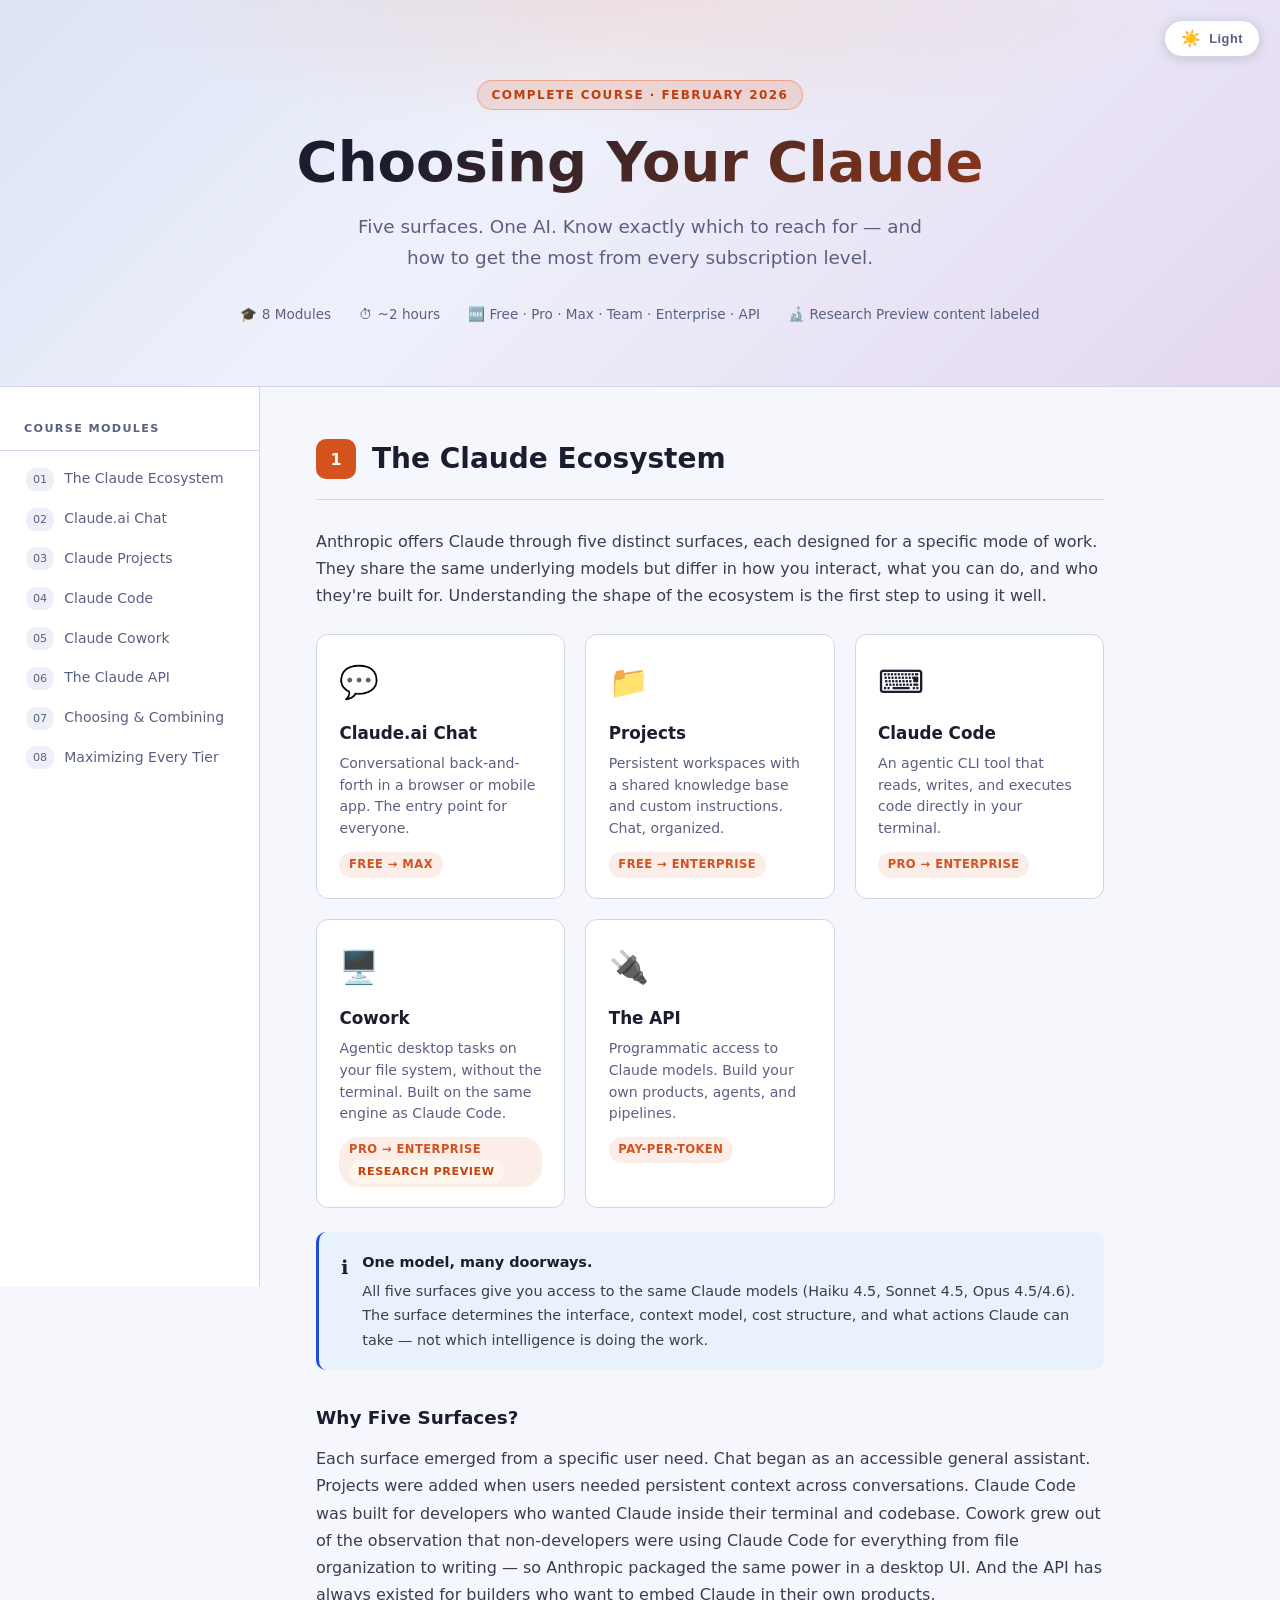
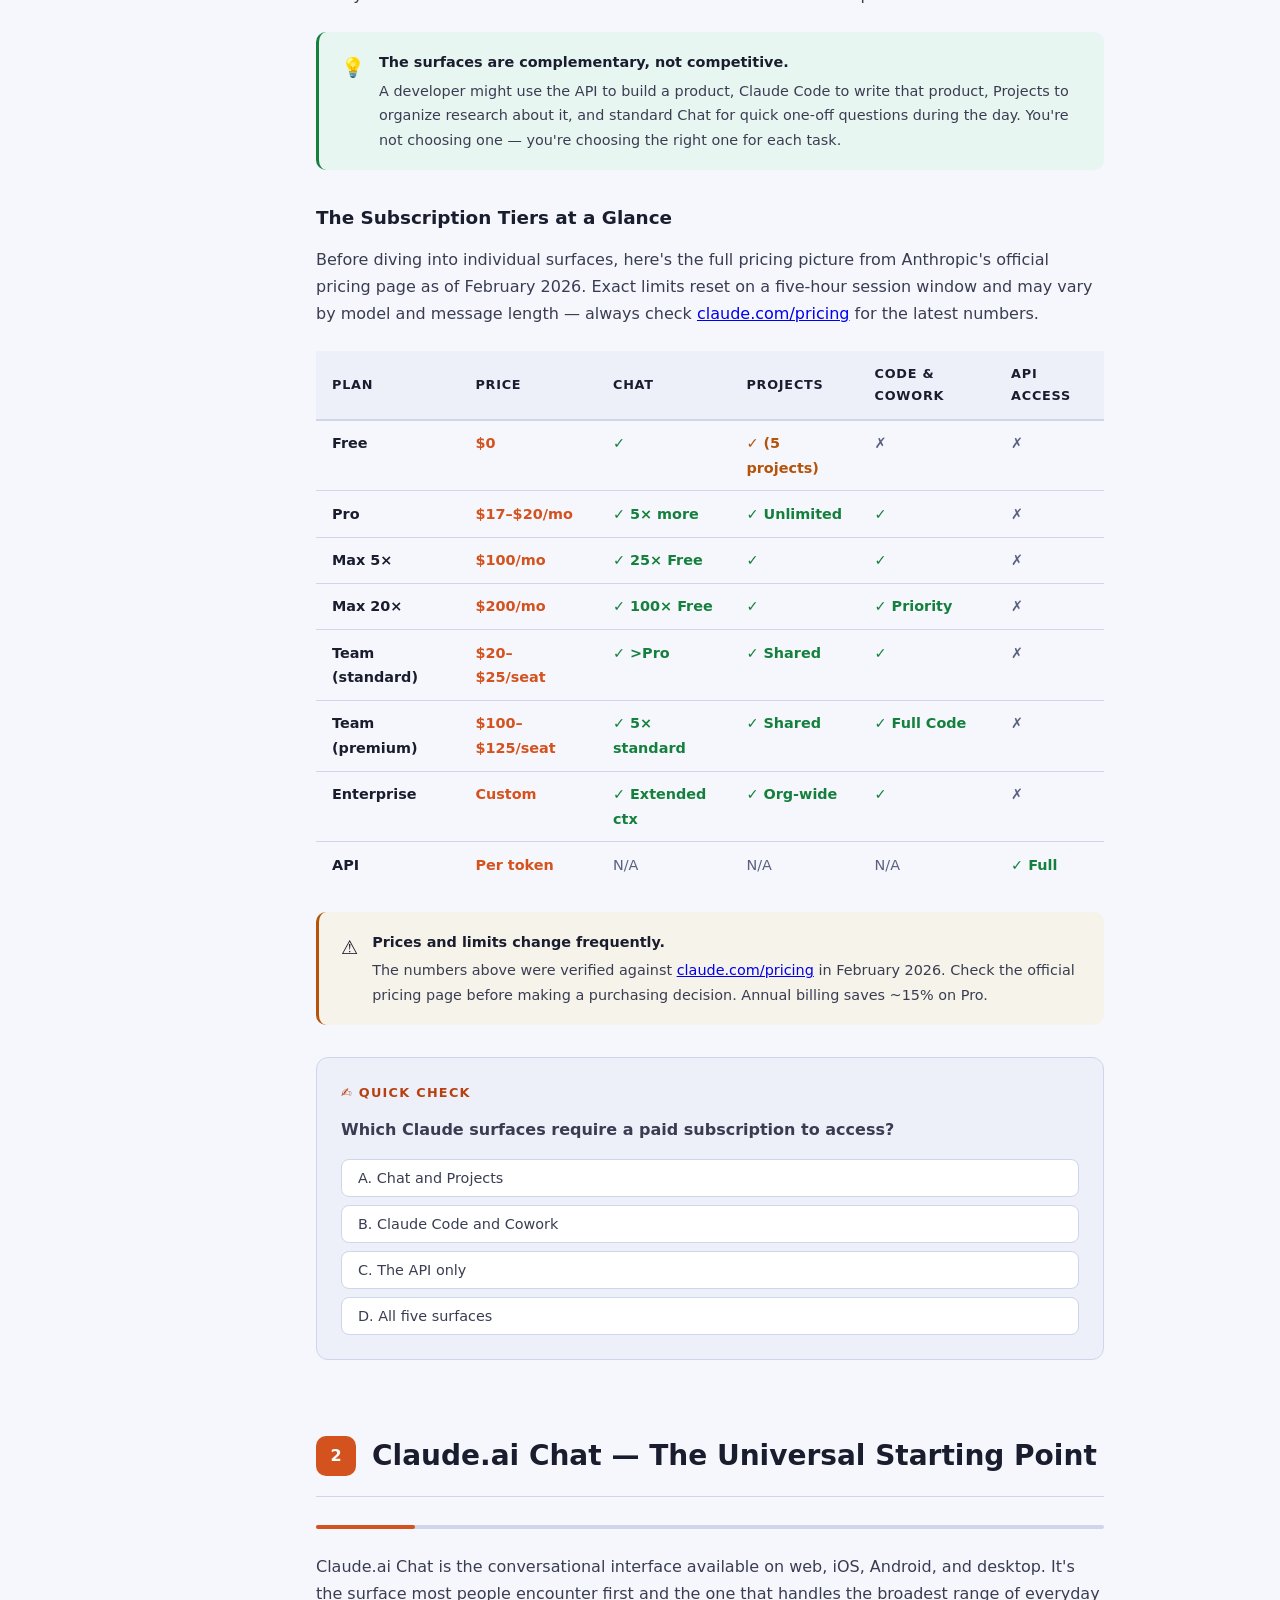
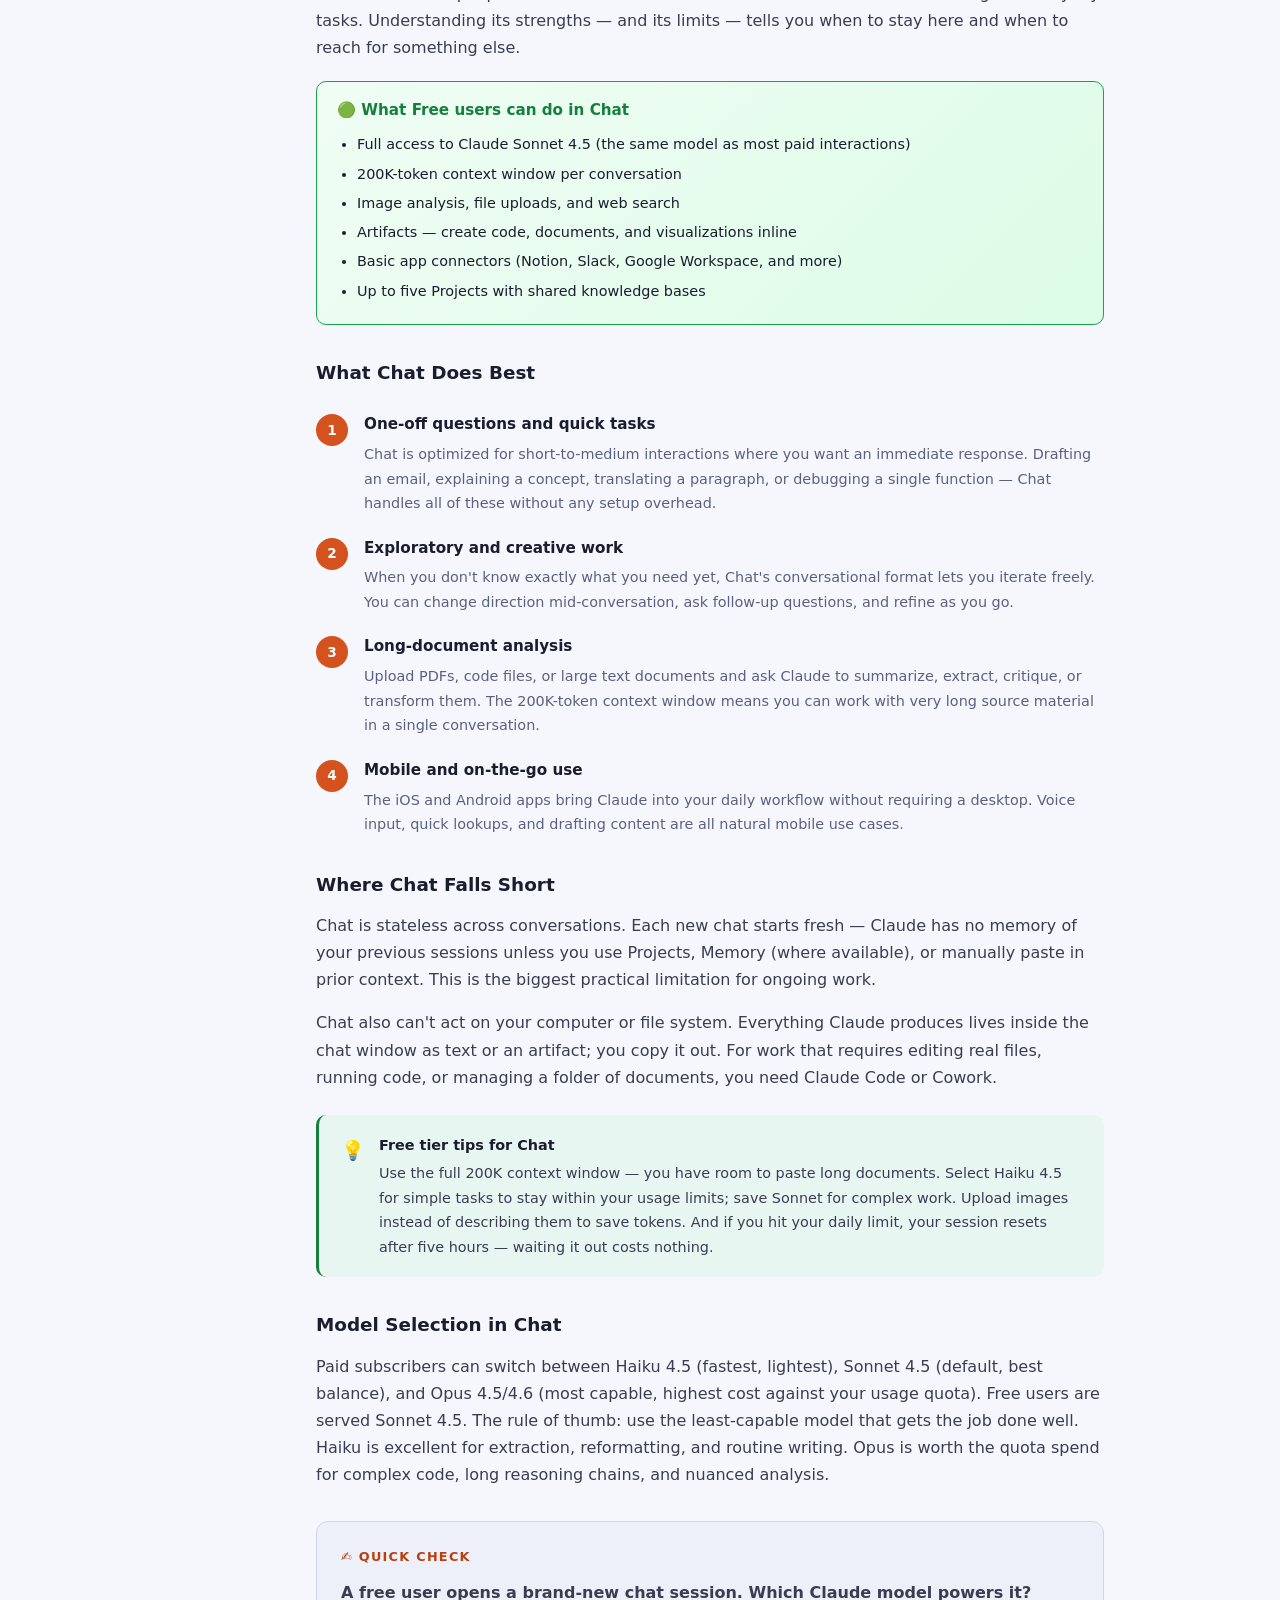
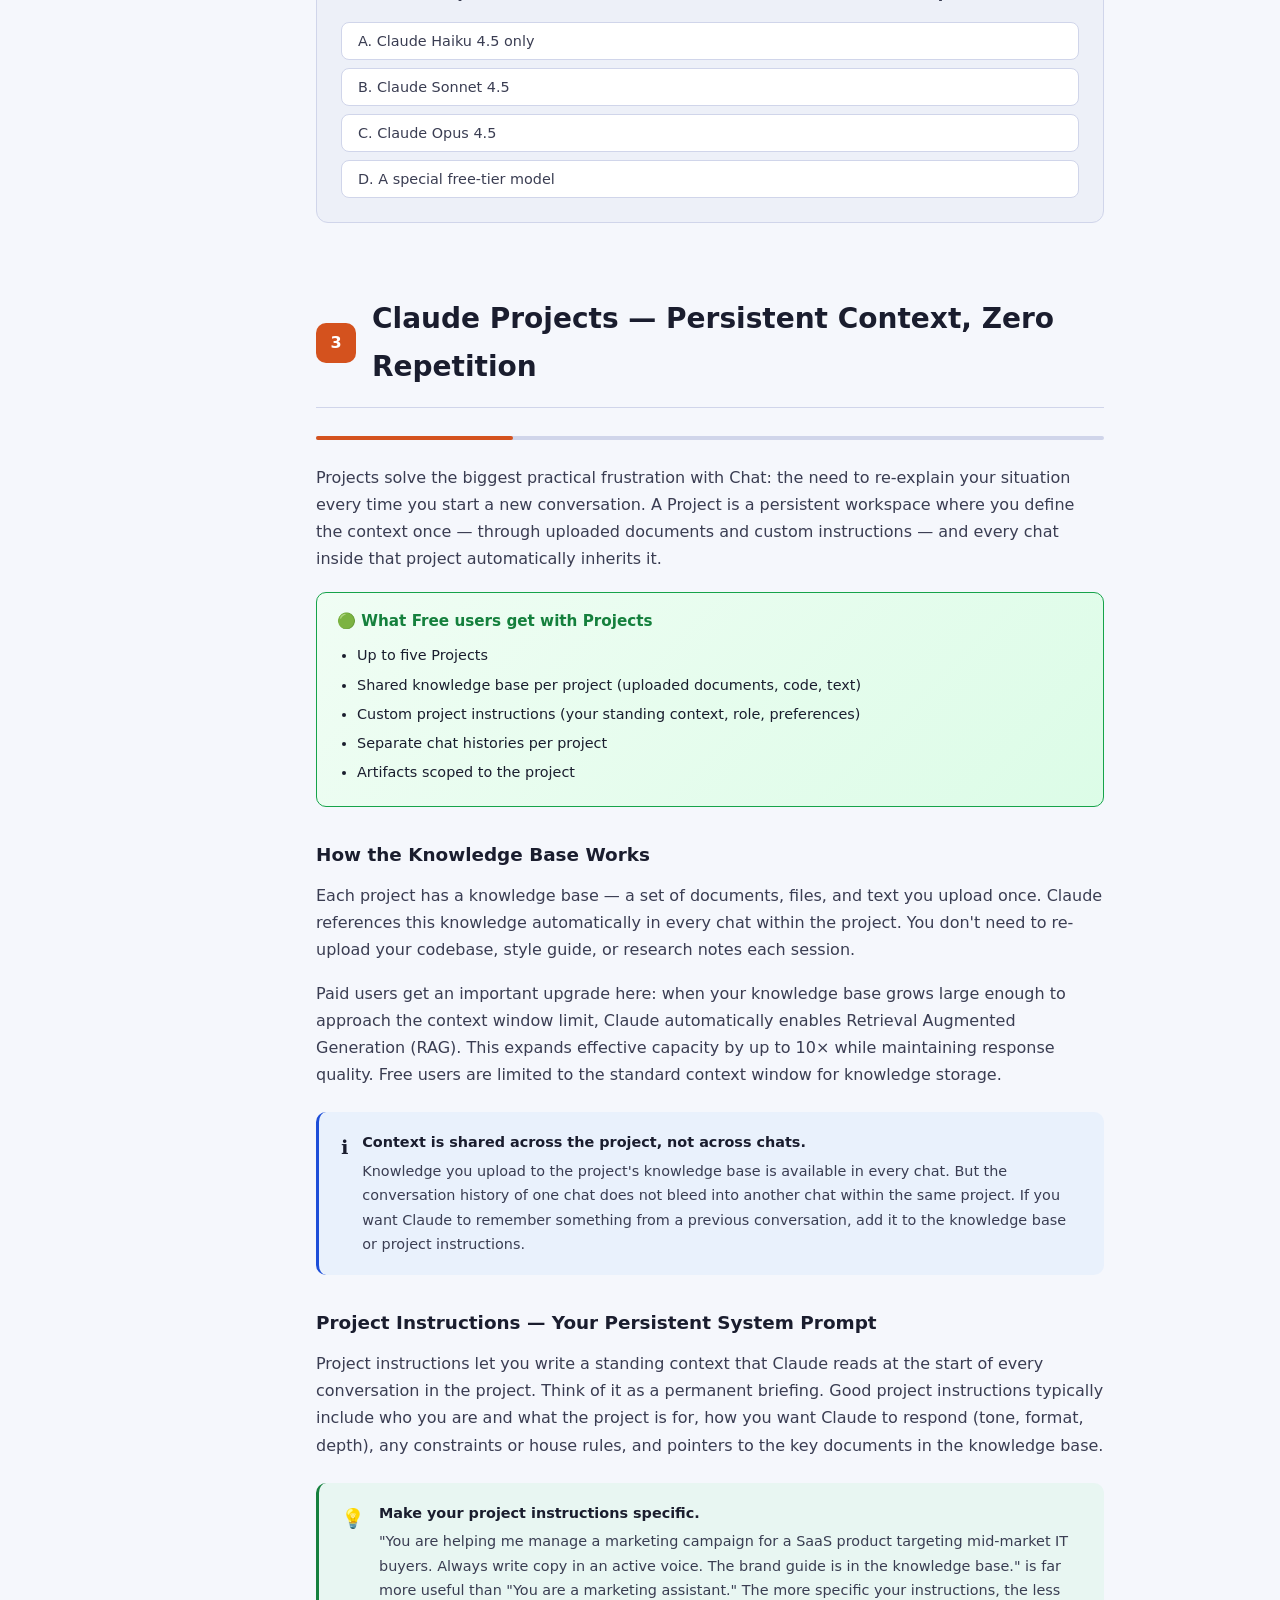
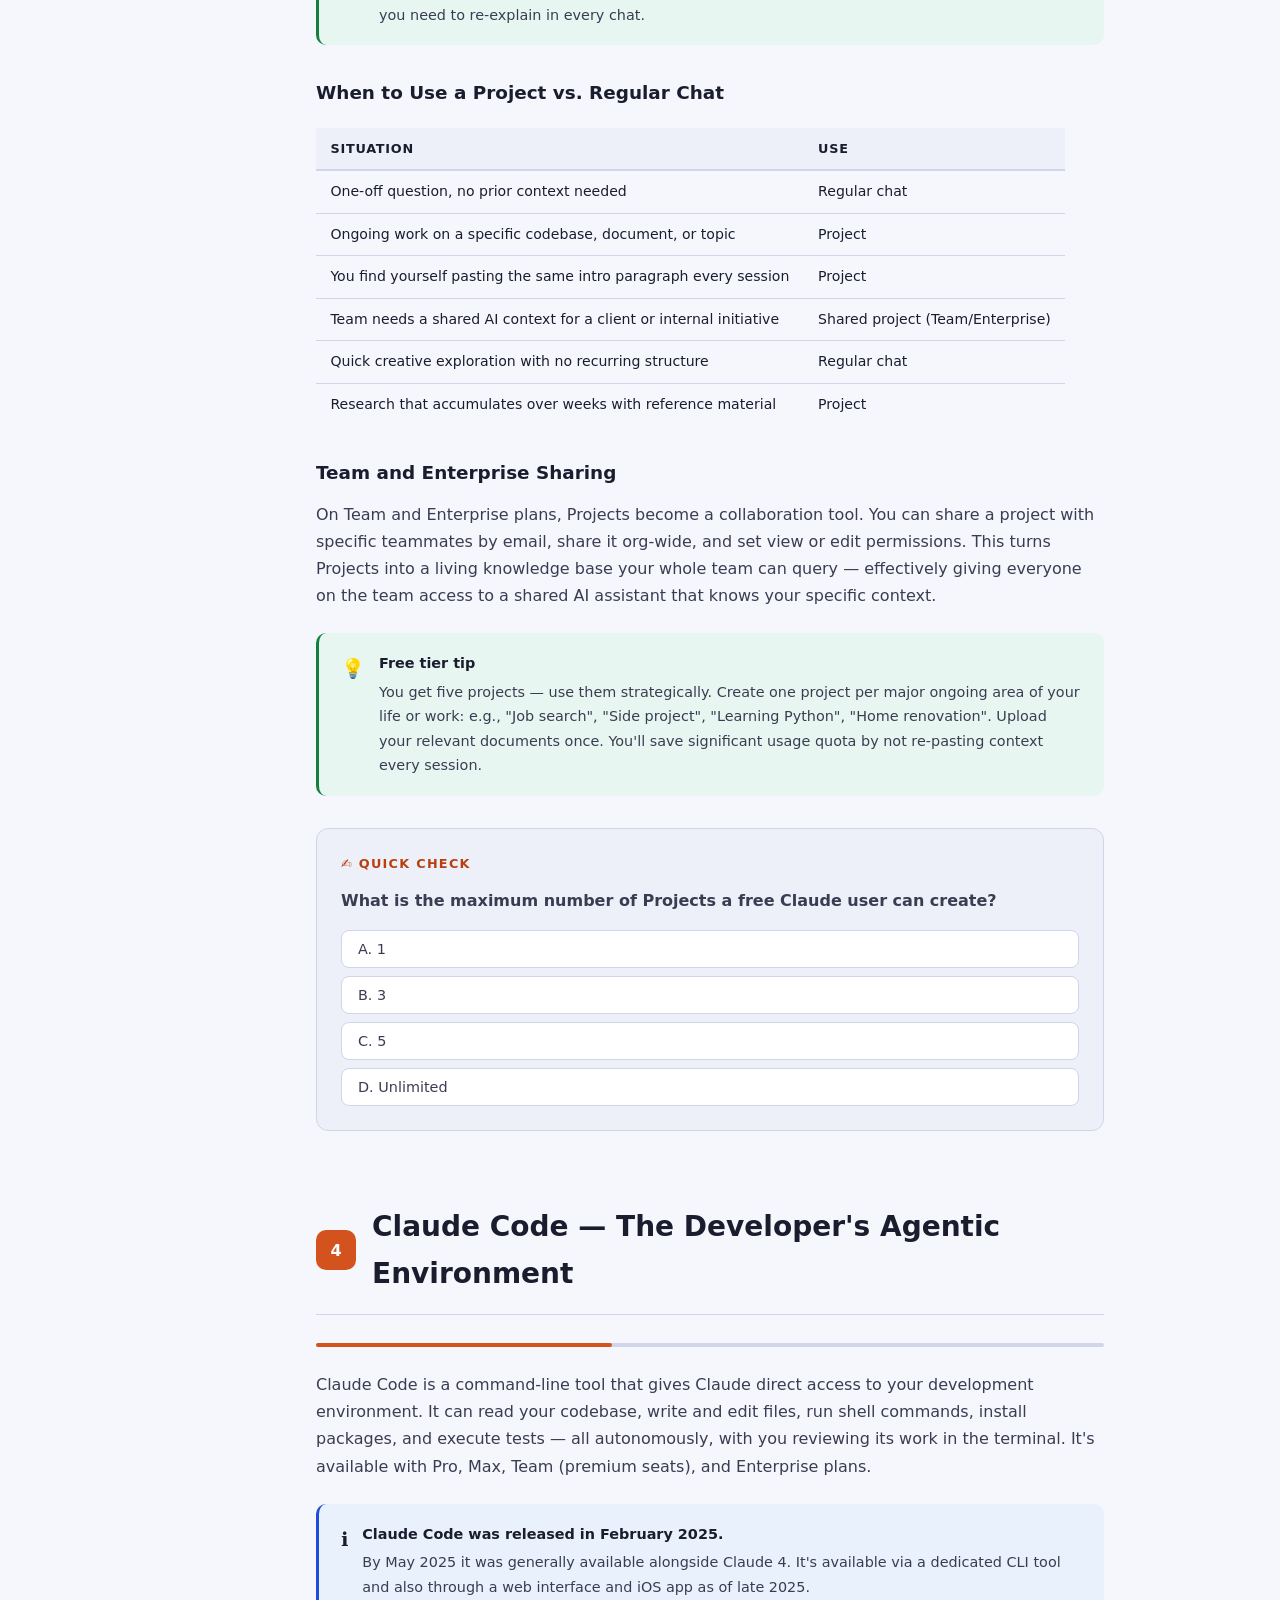
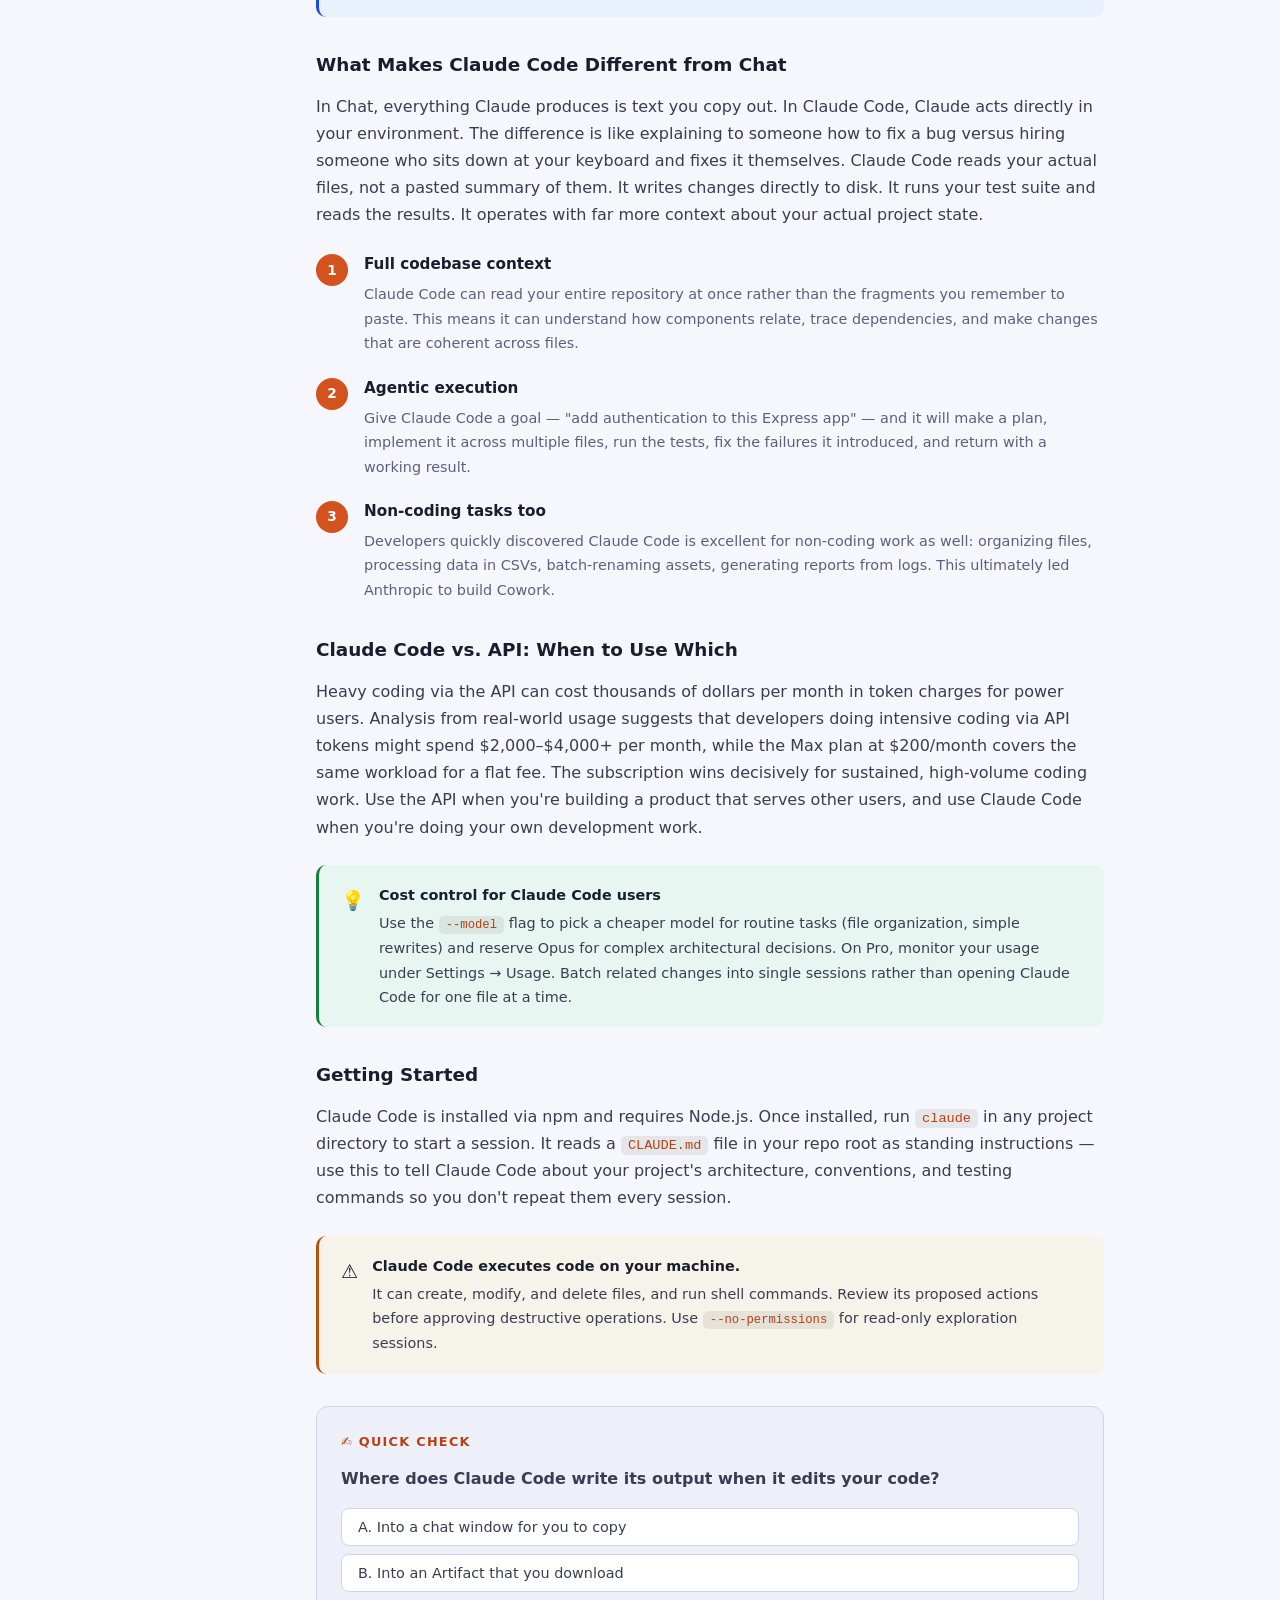
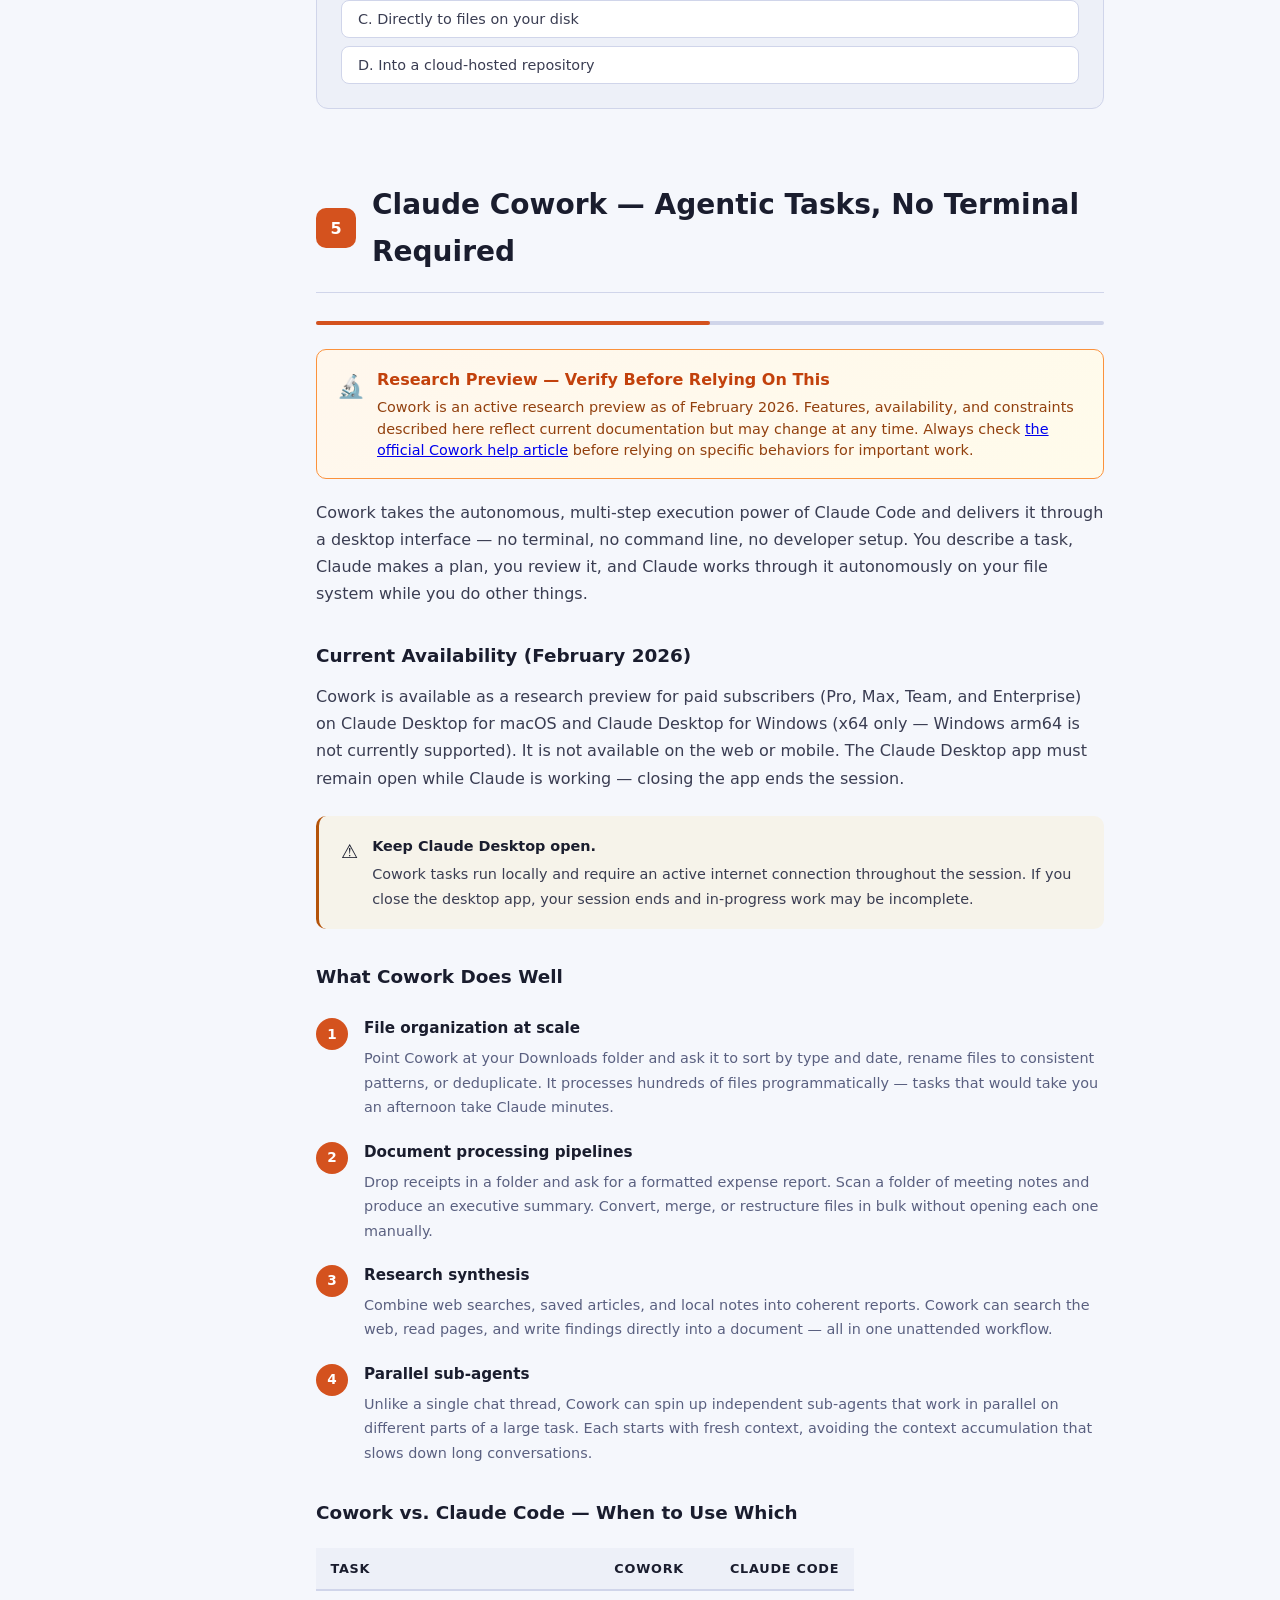
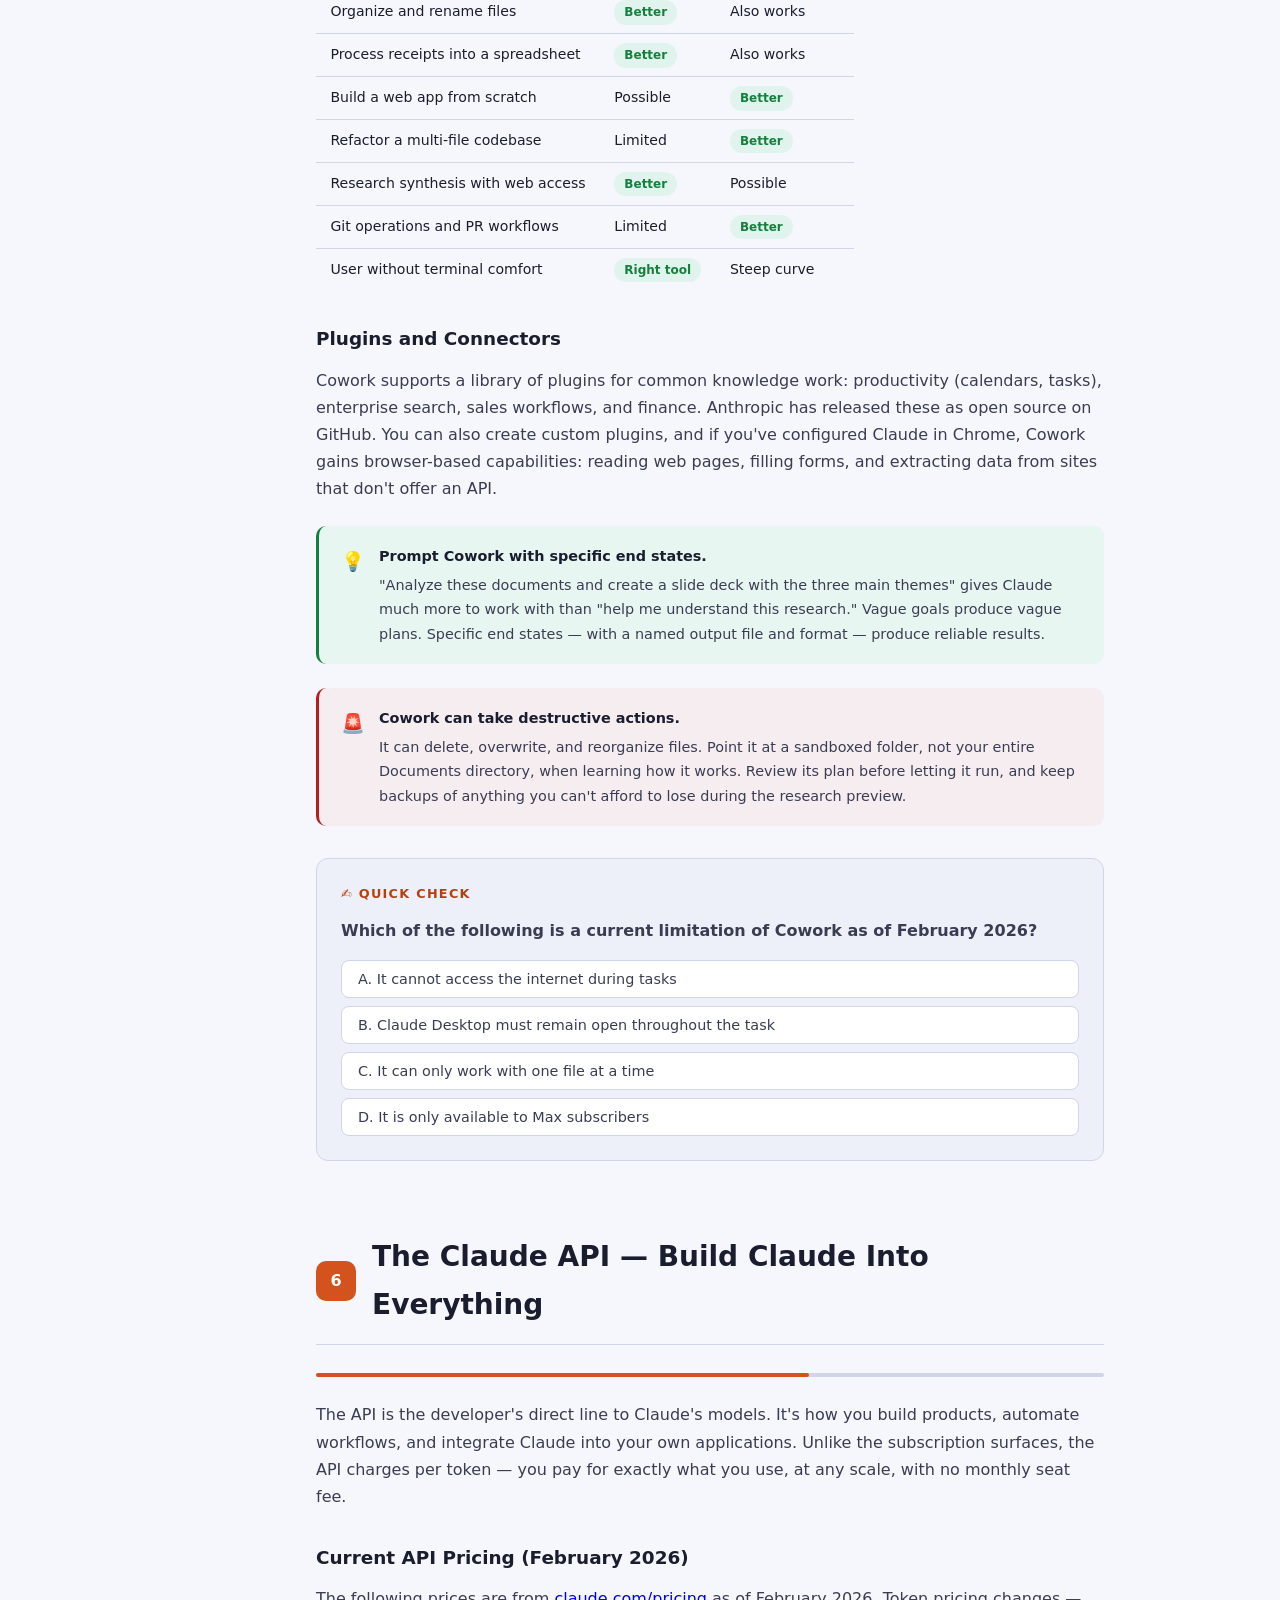
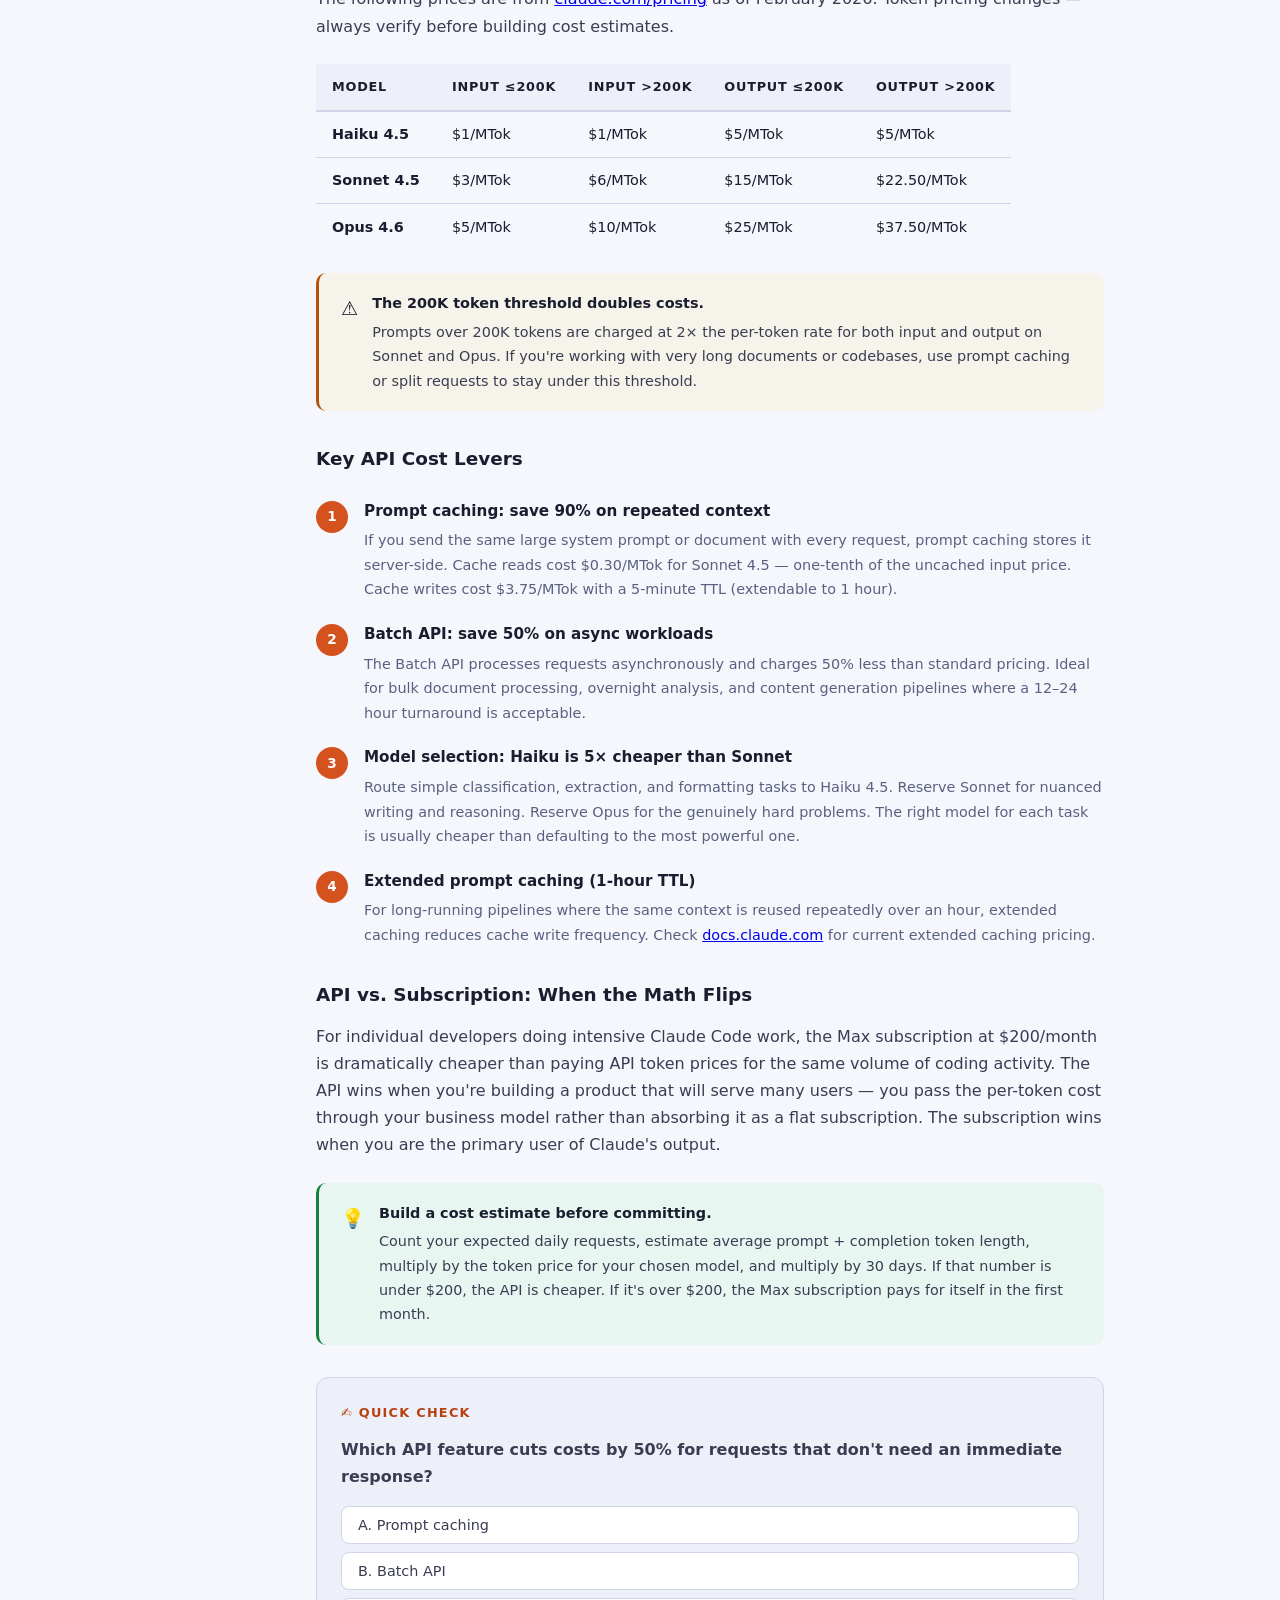
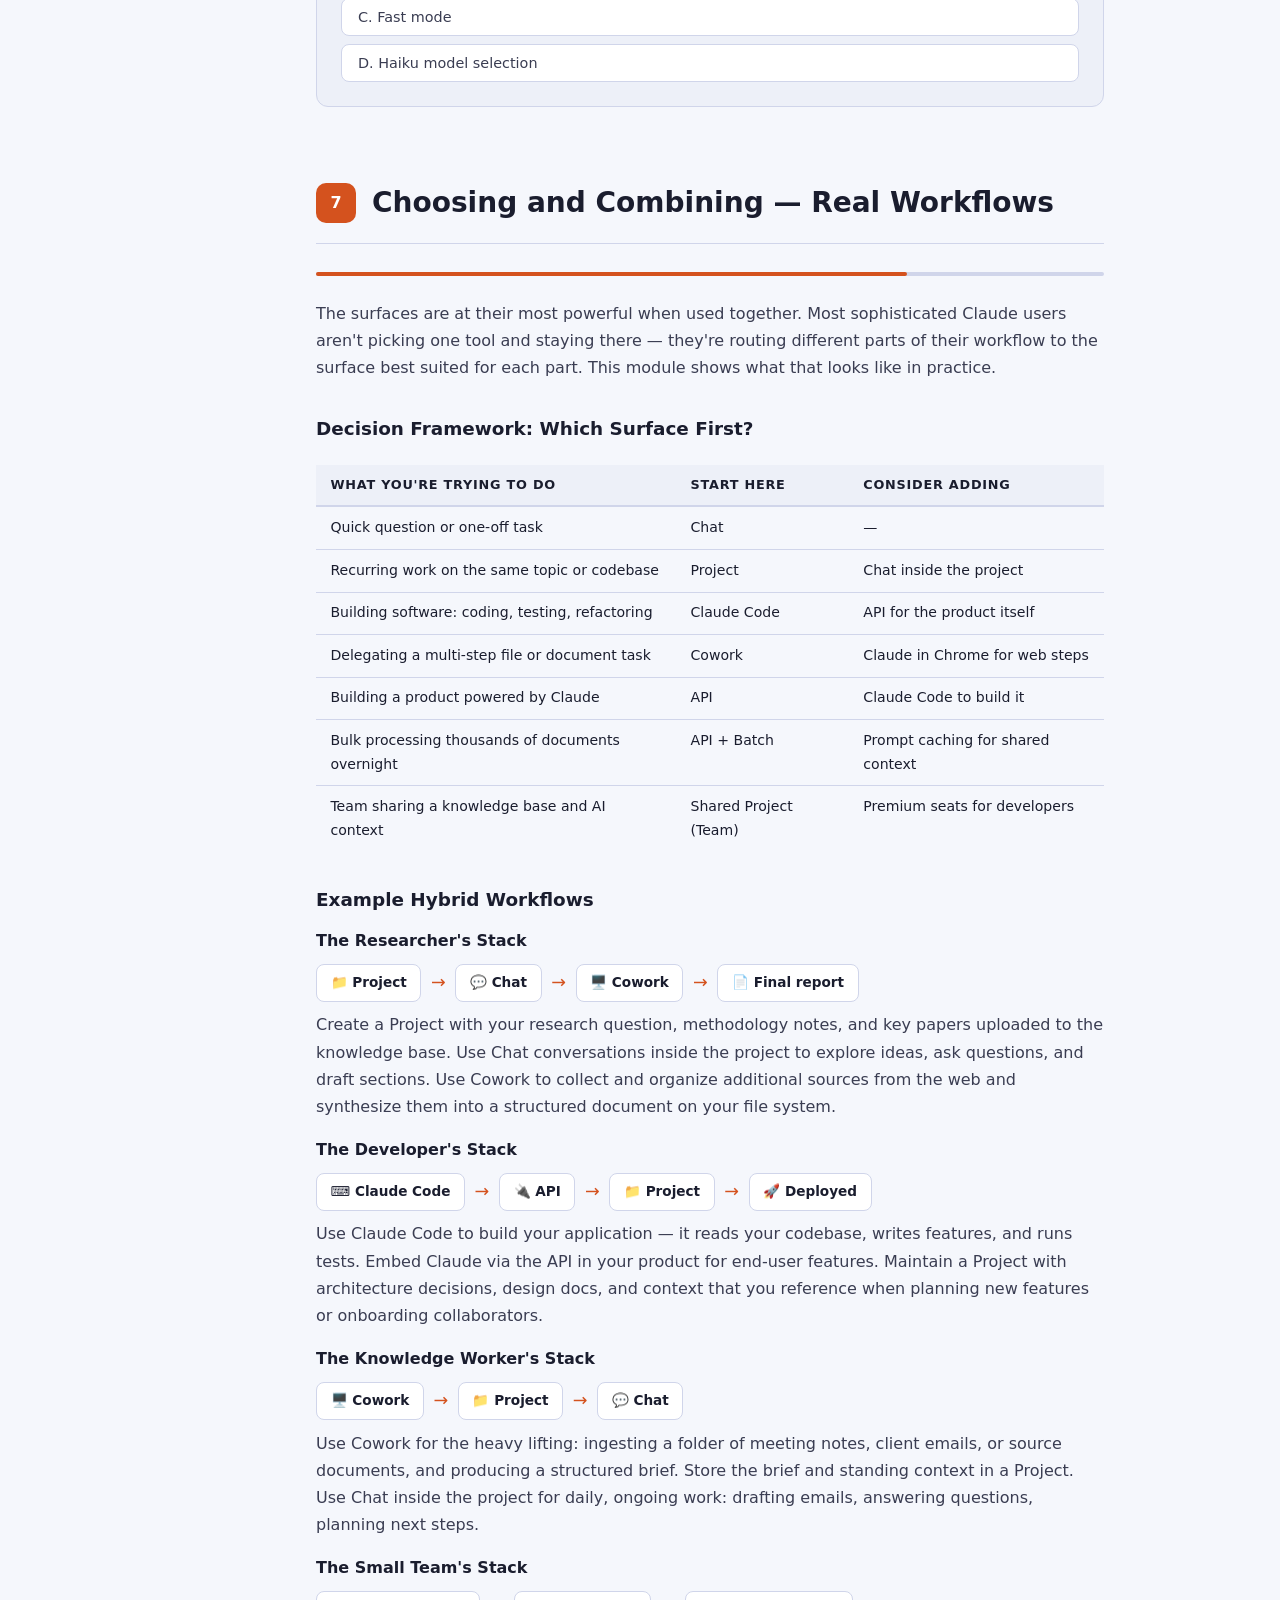
==== commit a6dc1f06: "Fix accessibility and inline styles per code review Addresses both issues raised in PR review:  1. q" ====
--- a/claude-choosing-course.html
+++ b/claude-choosing-course.html
@@ -204,10 +204,10 @@
         <h4>✍️ Quick Check</h4>
         <p>Which Claude surfaces require a paid subscription to access?</p>
         <div class="quiz-options">
-          <div class="quiz-opt" onclick="quizAnswer(this, false)">A. Chat and Projects</div>
-          <div class="quiz-opt" onclick="quizAnswer(this, true)">B. Claude Code and Cowork</div>
-          <div class="quiz-opt" onclick="quizAnswer(this, false)">C. The API only</div>
-          <div class="quiz-opt" onclick="quizAnswer(this, false)">D. All five surfaces</div>
+          <button class="quiz-opt" onclick="quizAnswer(this, false)">A. Chat and Projects</button>
+          <button class="quiz-opt" onclick="quizAnswer(this, true)">B. Claude Code and Cowork</button>
+          <button class="quiz-opt" onclick="quizAnswer(this, false)">C. The API only</button>
+          <button class="quiz-opt" onclick="quizAnswer(this, false)">D. All five surfaces</button>
         </div>
         <div class="quiz-feedback"></div>
       </div>
@@ -287,10 +287,10 @@
         <h4>✍️ Quick Check</h4>
         <p>A free user opens a brand-new chat session. Which Claude model powers it?</p>
         <div class="quiz-options">
-          <div class="quiz-opt" onclick="quizAnswer(this, false)">A. Claude Haiku 4.5 only</div>
-          <div class="quiz-opt" onclick="quizAnswer(this, true)">B. Claude Sonnet 4.5</div>
-          <div class="quiz-opt" onclick="quizAnswer(this, false)">C. Claude Opus 4.5</div>
-          <div class="quiz-opt" onclick="quizAnswer(this, false)">D. A special free-tier model</div>
+          <button class="quiz-opt" onclick="quizAnswer(this, false)">A. Claude Haiku 4.5 only</button>
+          <button class="quiz-opt" onclick="quizAnswer(this, true)">B. Claude Sonnet 4.5</button>
+          <button class="quiz-opt" onclick="quizAnswer(this, false)">C. Claude Opus 4.5</button>
+          <button class="quiz-opt" onclick="quizAnswer(this, false)">D. A special free-tier model</button>
         </div>
         <div class="quiz-feedback"></div>
       </div>
@@ -374,10 +374,10 @@
         <h4>✍️ Quick Check</h4>
         <p>What is the maximum number of Projects a free Claude user can create?</p>
         <div class="quiz-options">
-          <div class="quiz-opt" onclick="quizAnswer(this, false)">A. 1</div>
-          <div class="quiz-opt" onclick="quizAnswer(this, false)">B. 3</div>
-          <div class="quiz-opt" onclick="quizAnswer(this, true)">C. 5</div>
-          <div class="quiz-opt" onclick="quizAnswer(this, false)">D. Unlimited</div>
+          <button class="quiz-opt" onclick="quizAnswer(this, false)">A. 1</button>
+          <button class="quiz-opt" onclick="quizAnswer(this, false)">B. 3</button>
+          <button class="quiz-opt" onclick="quizAnswer(this, true)">C. 5</button>
+          <button class="quiz-opt" onclick="quizAnswer(this, false)">D. Unlimited</button>
         </div>
         <div class="quiz-feedback"></div>
       </div>
@@ -454,10 +454,10 @@
         <h4>✍️ Quick Check</h4>
         <p>Where does Claude Code write its output when it edits your code?</p>
         <div class="quiz-options">
-          <div class="quiz-opt" onclick="quizAnswer(this, false)">A. Into a chat window for you to copy</div>
-          <div class="quiz-opt" onclick="quizAnswer(this, false)">B. Into an Artifact that you download</div>
-          <div class="quiz-opt" onclick="quizAnswer(this, true)">C. Directly to files on your disk</div>
-          <div class="quiz-opt" onclick="quizAnswer(this, false)">D. Into a cloud-hosted repository</div>
+          <button class="quiz-opt" onclick="quizAnswer(this, false)">A. Into a chat window for you to copy</button>
+          <button class="quiz-opt" onclick="quizAnswer(this, false)">B. Into an Artifact that you download</button>
+          <button class="quiz-opt" onclick="quizAnswer(this, true)">C. Directly to files on your disk</button>
+          <button class="quiz-opt" onclick="quizAnswer(this, false)">D. Into a cloud-hosted repository</button>
         </div>
         <div class="quiz-feedback"></div>
       </div>
@@ -567,10 +567,10 @@
         <h4>✍️ Quick Check</h4>
         <p>Which of the following is a current limitation of Cowork as of February 2026?</p>
         <div class="quiz-options">
-          <div class="quiz-opt" onclick="quizAnswer(this, false)">A. It cannot access the internet during tasks</div>
-          <div class="quiz-opt" onclick="quizAnswer(this, true)">B. Claude Desktop must remain open throughout the task</div>
-          <div class="quiz-opt" onclick="quizAnswer(this, false)">C. It can only work with one file at a time</div>
-          <div class="quiz-opt" onclick="quizAnswer(this, false)">D. It is only available to Max subscribers</div>
+          <button class="quiz-opt" onclick="quizAnswer(this, false)">A. It cannot access the internet during tasks</button>
+          <button class="quiz-opt" onclick="quizAnswer(this, true)">B. Claude Desktop must remain open throughout the task</button>
+          <button class="quiz-opt" onclick="quizAnswer(this, false)">C. It can only work with one file at a time</button>
+          <button class="quiz-opt" onclick="quizAnswer(this, false)">D. It is only available to Max subscribers</button>
         </div>
         <div class="quiz-feedback"></div>
       </div>
@@ -670,10 +670,10 @@
         <h4>✍️ Quick Check</h4>
         <p>Which API feature cuts costs by 50% for requests that don't need an immediate response?</p>
         <div class="quiz-options">
-          <div class="quiz-opt" onclick="quizAnswer(this, false)">A. Prompt caching</div>
-          <div class="quiz-opt" onclick="quizAnswer(this, true)">B. Batch API</div>
-          <div class="quiz-opt" onclick="quizAnswer(this, false)">C. Fast mode</div>
-          <div class="quiz-opt" onclick="quizAnswer(this, false)">D. Haiku model selection</div>
+          <button class="quiz-opt" onclick="quizAnswer(this, false)">A. Prompt caching</button>
+          <button class="quiz-opt" onclick="quizAnswer(this, true)">B. Batch API</button>
+          <button class="quiz-opt" onclick="quizAnswer(this, false)">C. Fast mode</button>
+          <button class="quiz-opt" onclick="quizAnswer(this, false)">D. Haiku model selection</button>
         </div>
         <div class="quiz-feedback"></div>
       </div>
@@ -767,10 +767,10 @@
         <h4>✍️ Quick Check</h4>
         <p>A developer wants Claude to build a feature in their existing codebase, then deploy the product with Claude embedded as an AI assistant for their users. Which surfaces does this workflow use?</p>
         <div class="quiz-options">
-          <div class="quiz-opt" onclick="quizAnswer(this, false)">A. Chat and Projects</div>
-          <div class="quiz-opt" onclick="quizAnswer(this, false)">B. Cowork and Projects</div>
-          <div class="quiz-opt" onclick="quizAnswer(this, true)">C. Claude Code and the API</div>
-          <div class="quiz-opt" onclick="quizAnswer(this, false)">D. The API alone</div>
+          <button class="quiz-opt" onclick="quizAnswer(this, false)">A. Chat and Projects</button>
+          <button class="quiz-opt" onclick="quizAnswer(this, false)">B. Cowork and Projects</button>
+          <button class="quiz-opt" onclick="quizAnswer(this, true)">C. Claude Code and the API</button>
+          <button class="quiz-opt" onclick="quizAnswer(this, false)">D. The API alone</button>
         </div>
         <div class="quiz-feedback"></div>
       </div>
@@ -897,10 +897,10 @@
         <h4>✍️ Quick Check</h4>
         <p>A free user needs to analyze a 150-page research paper and wants Claude to remember the context across multiple sessions. What is the best approach?</p>
         <div class="quiz-options">
-          <div class="quiz-opt" onclick="quizAnswer(this, false)">A. Paste the document into every new chat session</div>
-          <div class="quiz-opt" onclick="quizAnswer(this, true)">B. Create a Project, upload the paper to the knowledge base, and chat within the project</div>
-          <div class="quiz-opt" onclick="quizAnswer(this, false)">C. Upgrade to Pro before any analysis is possible</div>
-          <div class="quiz-opt" onclick="quizAnswer(this, false)">D. Use the API with prompt caching</div>
+          <button class="quiz-opt" onclick="quizAnswer(this, false)">A. Paste the document into every new chat session</button>
+          <button class="quiz-opt" onclick="quizAnswer(this, true)">B. Create a Project, upload the paper to the knowledge base, and chat within the project</button>
+          <button class="quiz-opt" onclick="quizAnswer(this, false)">C. Upgrade to Pro before any analysis is possible</button>
+          <button class="quiz-opt" onclick="quizAnswer(this, false)">D. Use the API with prompt caching</button>
         </div>
         <div class="quiz-feedback"></div>
       </div>
@@ -913,7 +913,7 @@
         </div>
       </div>
 
-      <p>Your next steps: <a href="index.html" style="color: var(--accent2);">← Back to all courses</a> · <a href="claude-efficiency-course.html" style="color: var(--accent2);">Claude Efficiency Masterclass</a></p>
+      <p class="section-footer-note">Your next steps: <a href="index.html">← Back to all courses</a> · <a href="claude-efficiency-course.html">Claude Efficiency Masterclass</a></p>
     </section>
 
   </main>
@@ -921,7 +921,7 @@
 
 <footer>
   <p>Choosing Your Claude · Created February 2026 · Based on official Anthropic documentation</p>
-  <p style="margin-top: 6px; color: var(--footer-sub);">Cowork is a research preview. Features and availability may change. Always consult <a href="https://support.claude.com" style="color: var(--accent2);">support.claude.com</a> for the latest information. · <a href="index.html" style="color: var(--accent2);">← Back to catalog</a></p>
+  <p class="footer-sub">Cowork is a research preview. Features and availability may change. Always consult <a href="https://support.claude.com">support.claude.com</a> for the latest information. · <a href="index.html">← Back to catalog</a></p>
 </footer>
 
 <script>
--- a/assets/styles.css
+++ b/assets/styles.css
@@ -15,11 +15,11 @@
  *   Steps:     .steps, .step, .step-num, .step-body
  *   Tables:    table, th, td
  *   Tags:      .tag.green / .yellow / .blue / .red / .purple / .orange
- *   Quiz:      .quiz, .quiz-options, .quiz-opt
+ *   Quiz:      .quiz, .quiz-options, .quiz-opt (button element)
  *   Prompts:   .prompt-example, .prompt-label, .prompt-text
  *   Progress:  .progress-bar, .progress-fill
  *   Toggle:    .theme-toggle (the fixed floating button)
- *   Footer:    footer
+ *   Footer:    footer, .footer-sub, .section-footer-note, footer a
  *
  * INDEX PAGE EXTRAS (used in index.html only):
  *   .catalog-grid, .course-card, .course-card-badge, .course-meta,
@@ -402,7 +402,15 @@
 .quiz p { font-size: 1rem; font-weight: 600; margin-bottom: 16px; }
 .quiz-options { display: flex; flex-direction: column; gap: 8px; }
 
+/* quiz-opt is a <button> — reset browser button defaults first */
 .quiz-opt {
+  /* Button reset */
+  appearance: none;
+  -webkit-appearance: none;
+  font-family: inherit;
+  text-align: left;
+  width: 100%;
+  /* Component styles */
   background: var(--surface);
   border: 1px solid var(--border);
   border-radius: 8px;
@@ -412,8 +420,10 @@
   transition: all 0.15s;
   user-select: none;
   color: var(--text-body);
+  display: block;
 }
 .quiz-opt:hover            { border-color: var(--accent); color: var(--text); }
+.quiz-opt:focus-visible    { outline: 2px solid var(--accent); outline-offset: 2px; }
 .quiz-opt.correct          { border-color: var(--green);  background: rgba( 74, 222, 128, 0.08); color: var(--green); }
 .quiz-opt.wrong            { border-color: var(--red);    background: rgba(248, 113, 113, 0.08); color: var(--red); }
 .quiz-feedback             { margin-top: 12px; font-size: 0.9rem; display: none; }
@@ -491,6 +501,33 @@
   color: var(--muted);
   font-size: 0.85rem;
   transition: background 0.25s ease, border-color 0.25s ease;
+}
+
+/* Second line of footer (disclaimer / back-link row) */
+.footer-sub {
+  margin-top: 6px;
+  color: var(--footer-sub);
+}
+
+/* Inline hyperlinks inside the footer — covers all three courses */
+footer a, .footer-sub a {
+  color: var(--accent2);
+}
+footer a:hover, .footer-sub a:hover {
+  text-decoration: underline;
+}
+
+/* End-of-module note paragraph (links back to catalog, version notices) */
+.section-footer-note {
+  margin-top: 24px;
+  color: var(--muted);
+  font-size: 0.9rem;
+}
+.section-footer-note a {
+  color: var(--accent2);
+}
+.section-footer-note a:hover {
+  text-decoration: underline;
 }
 
 /* ── INDEX / CATALOG PAGE COMPONENTS ──────────────────────── */
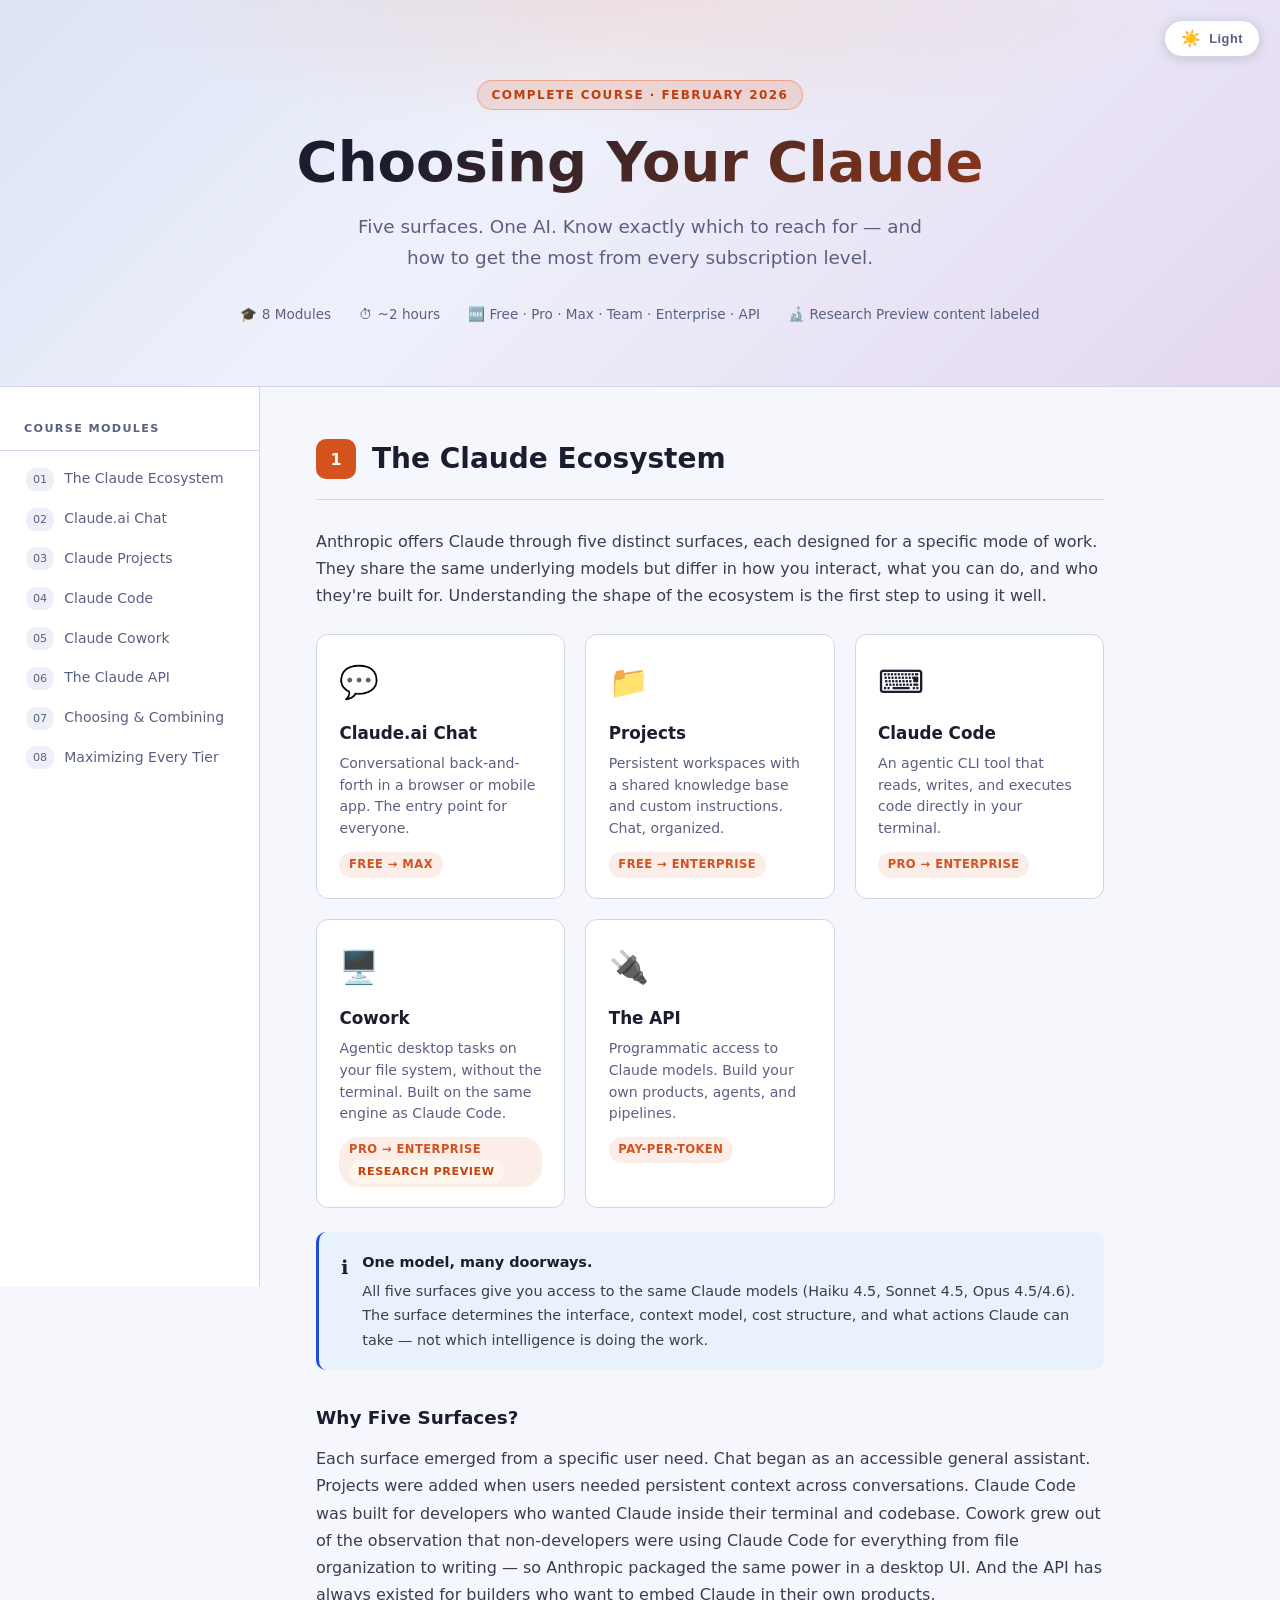
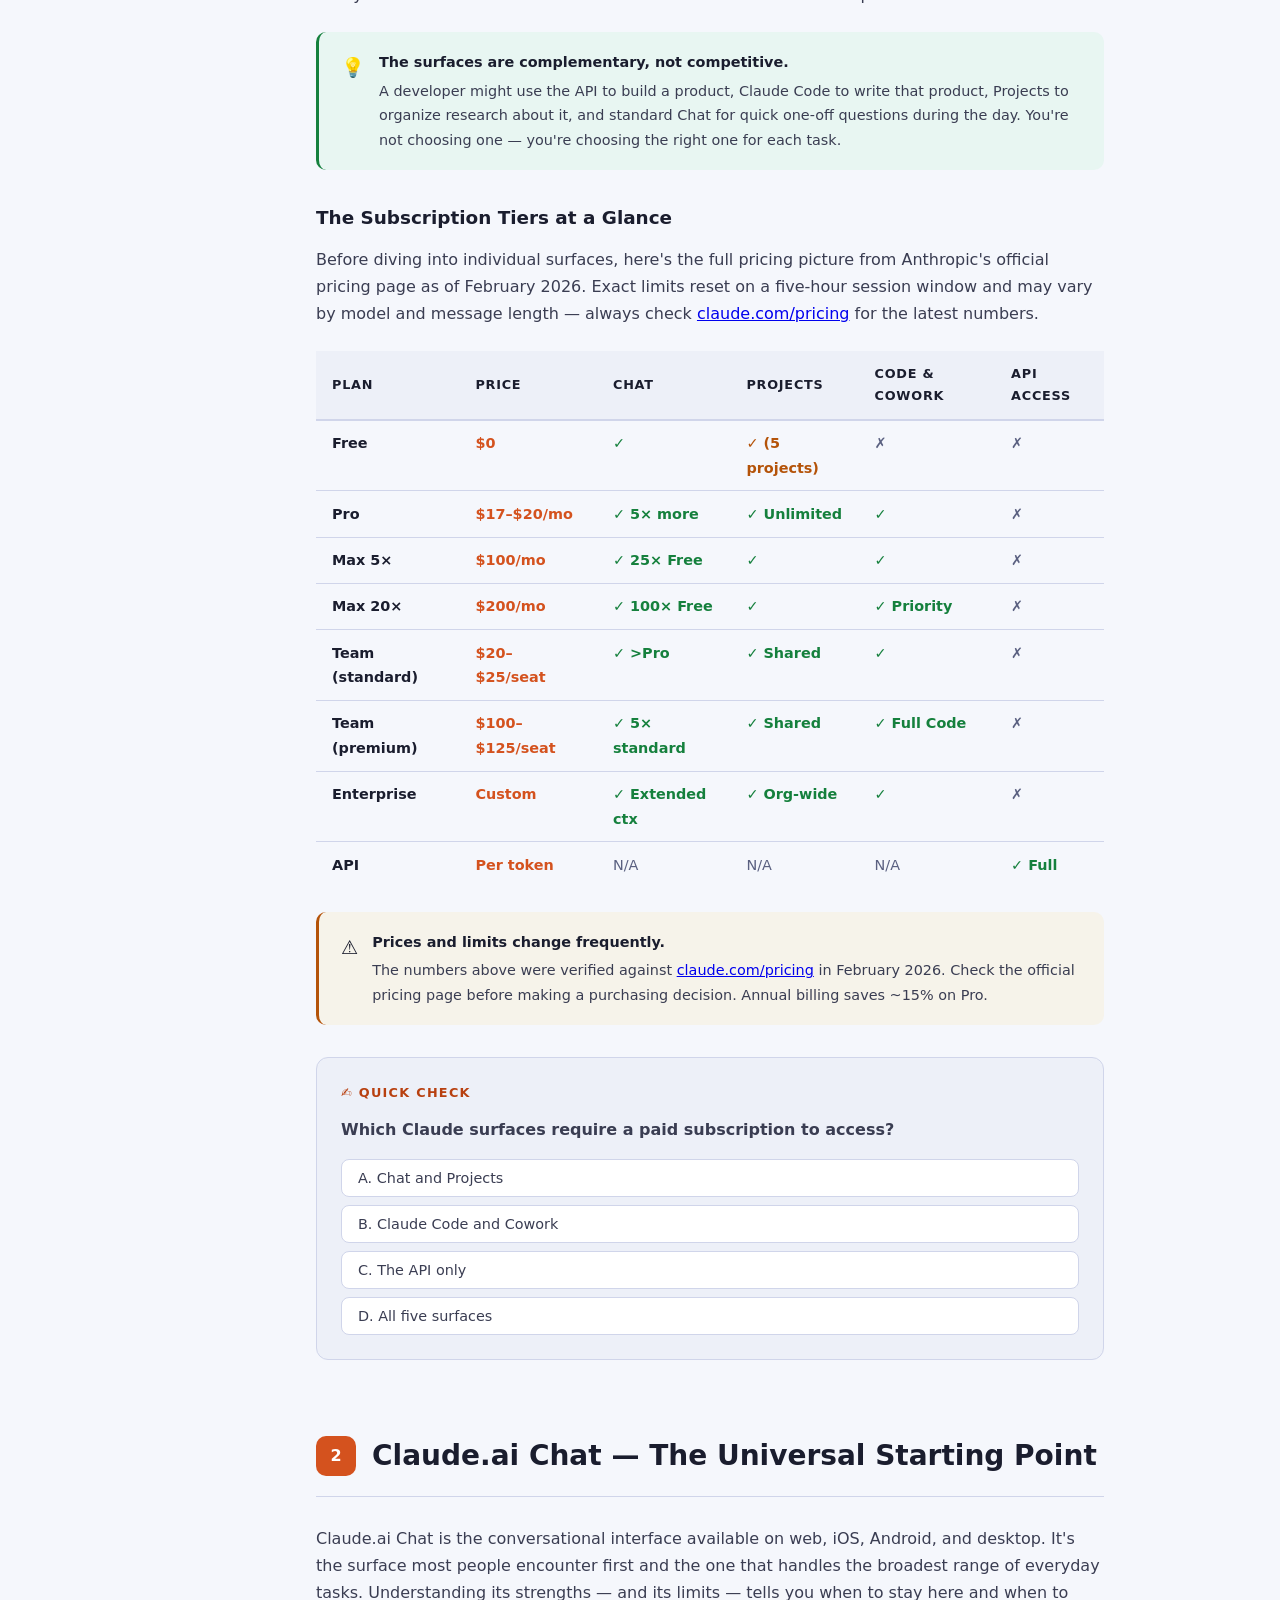
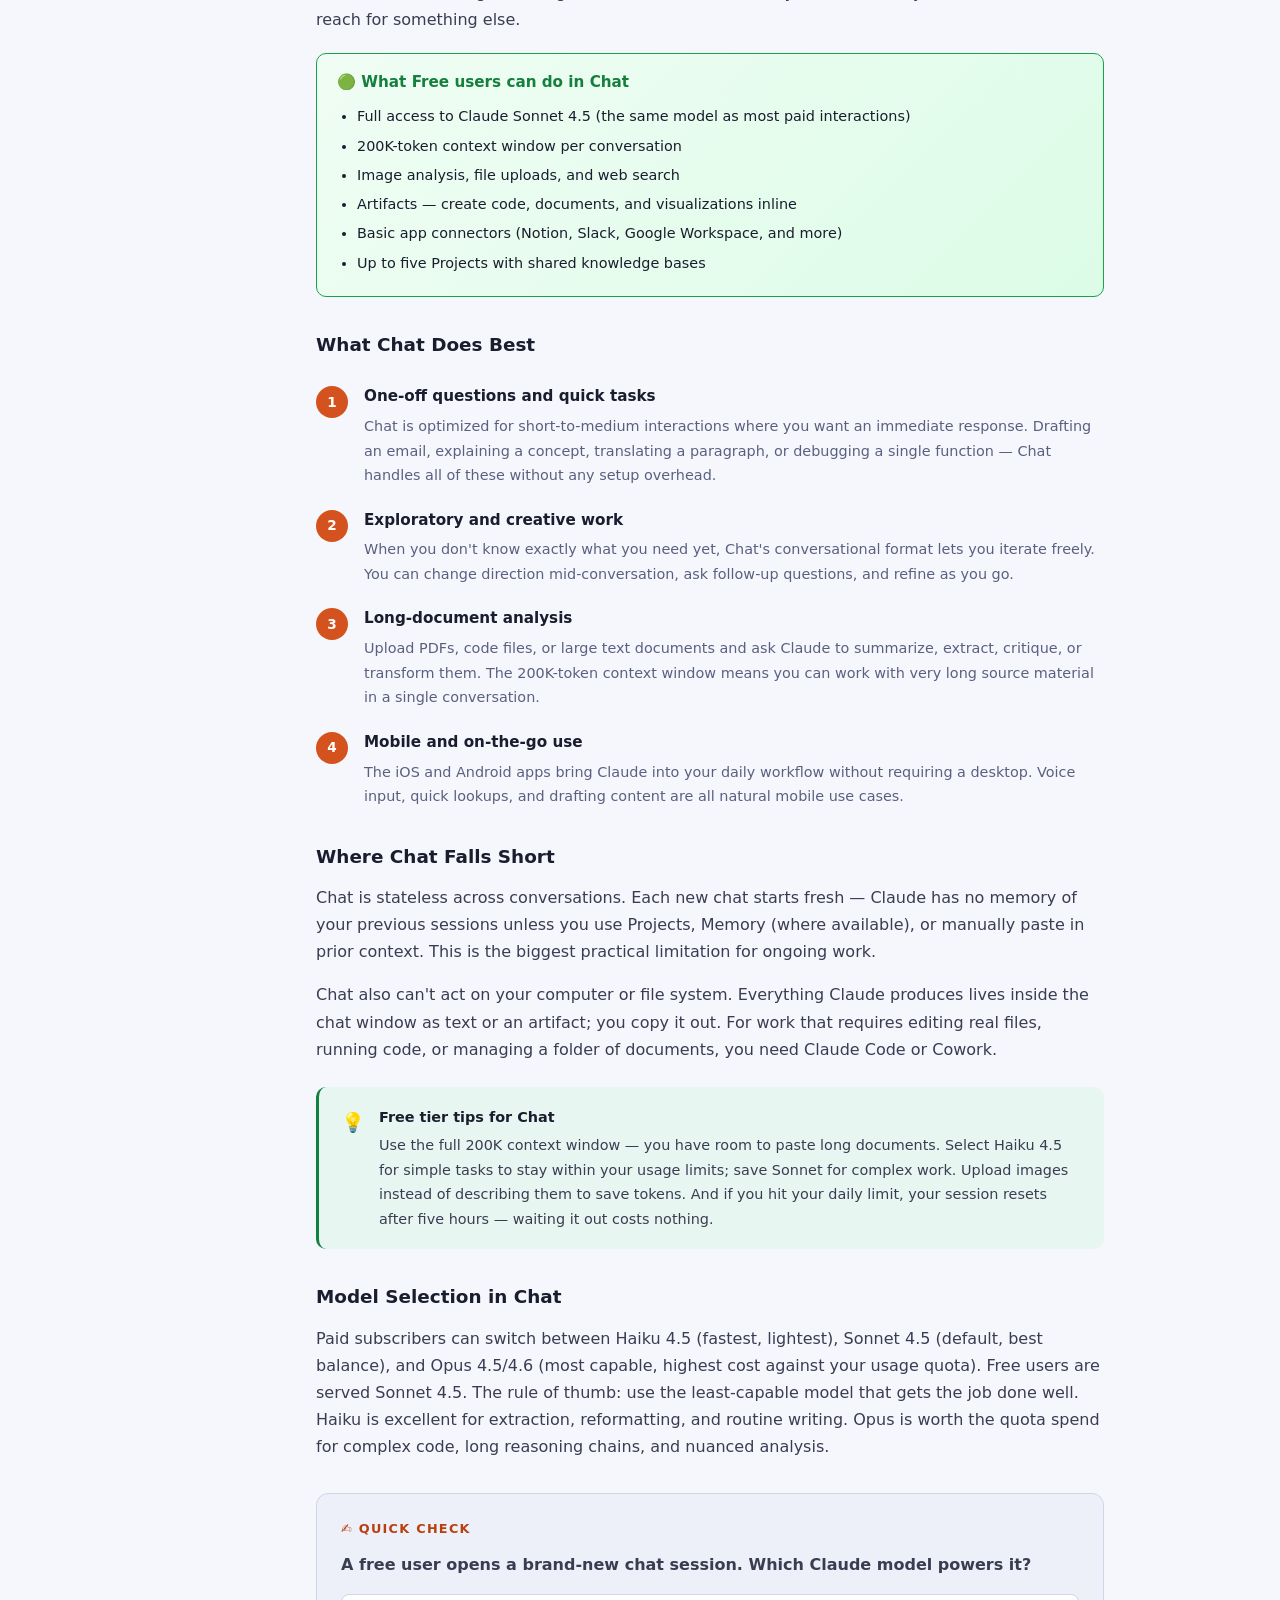
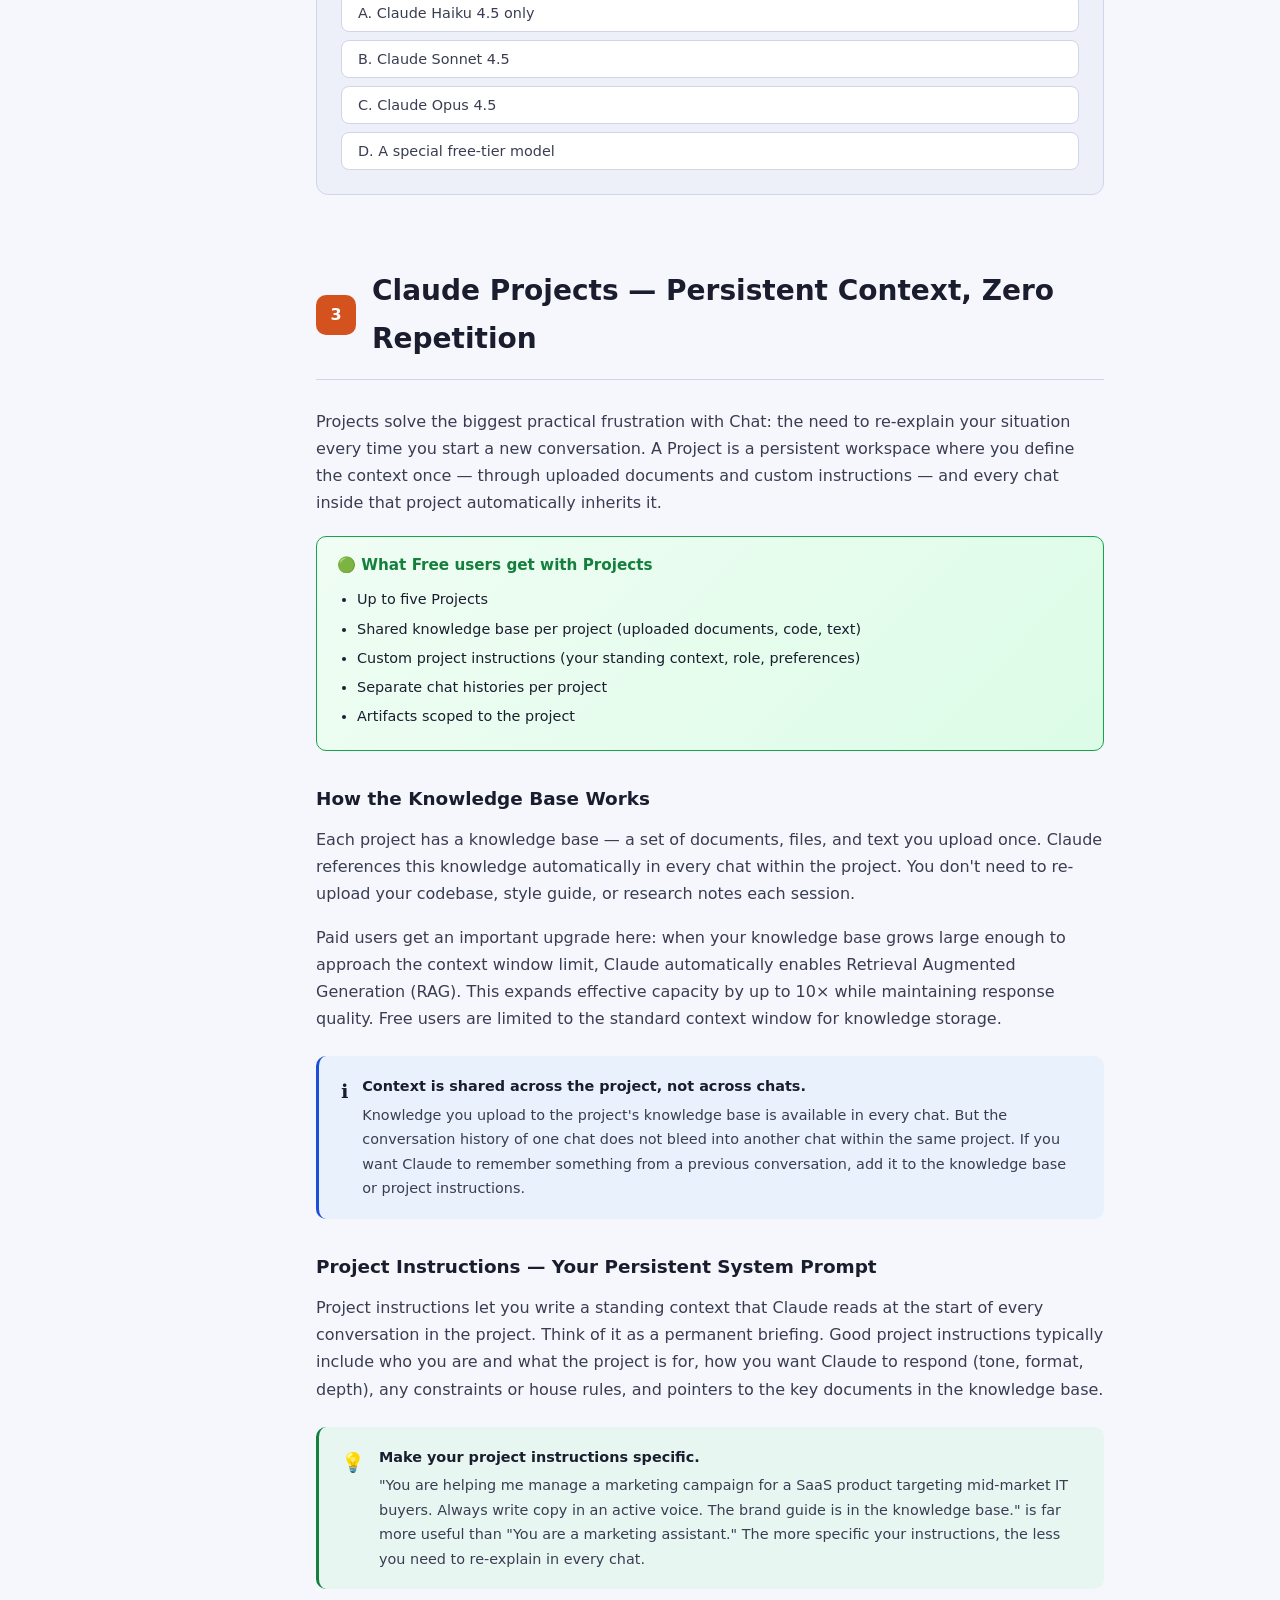
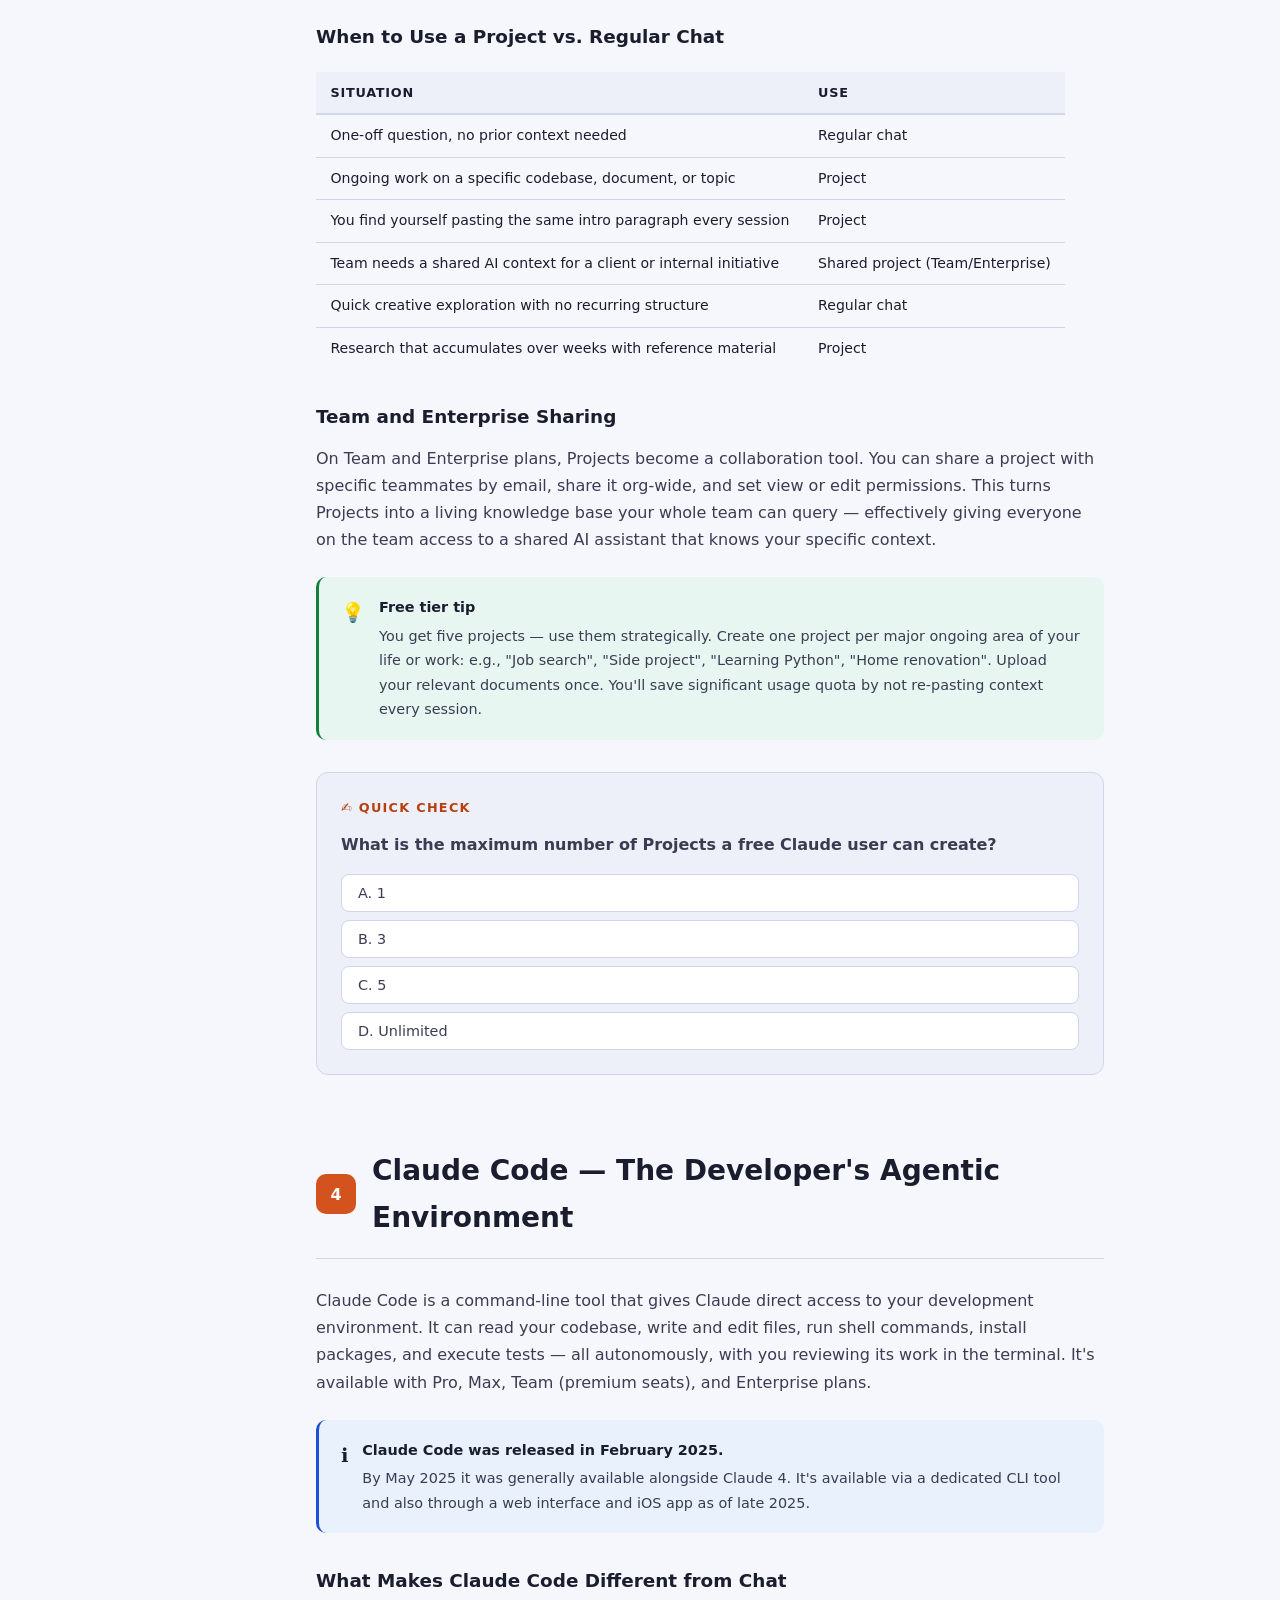
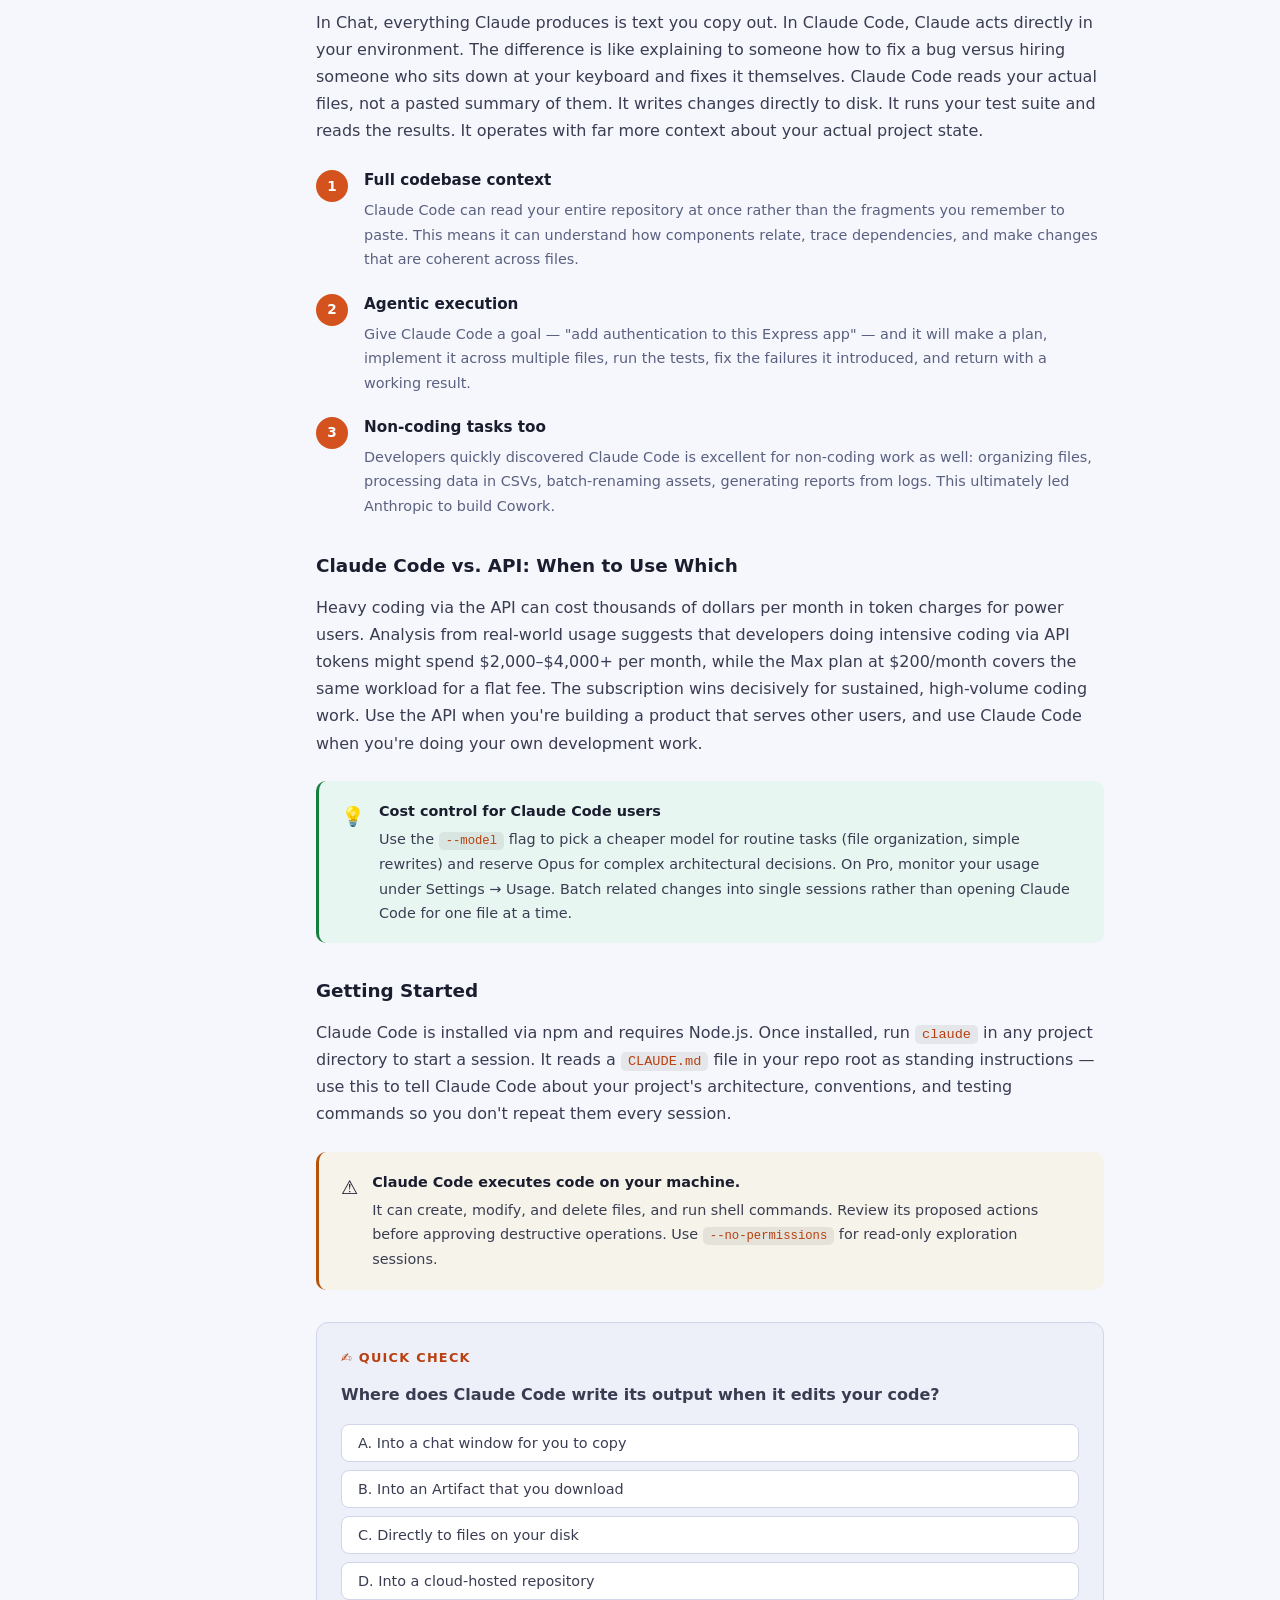
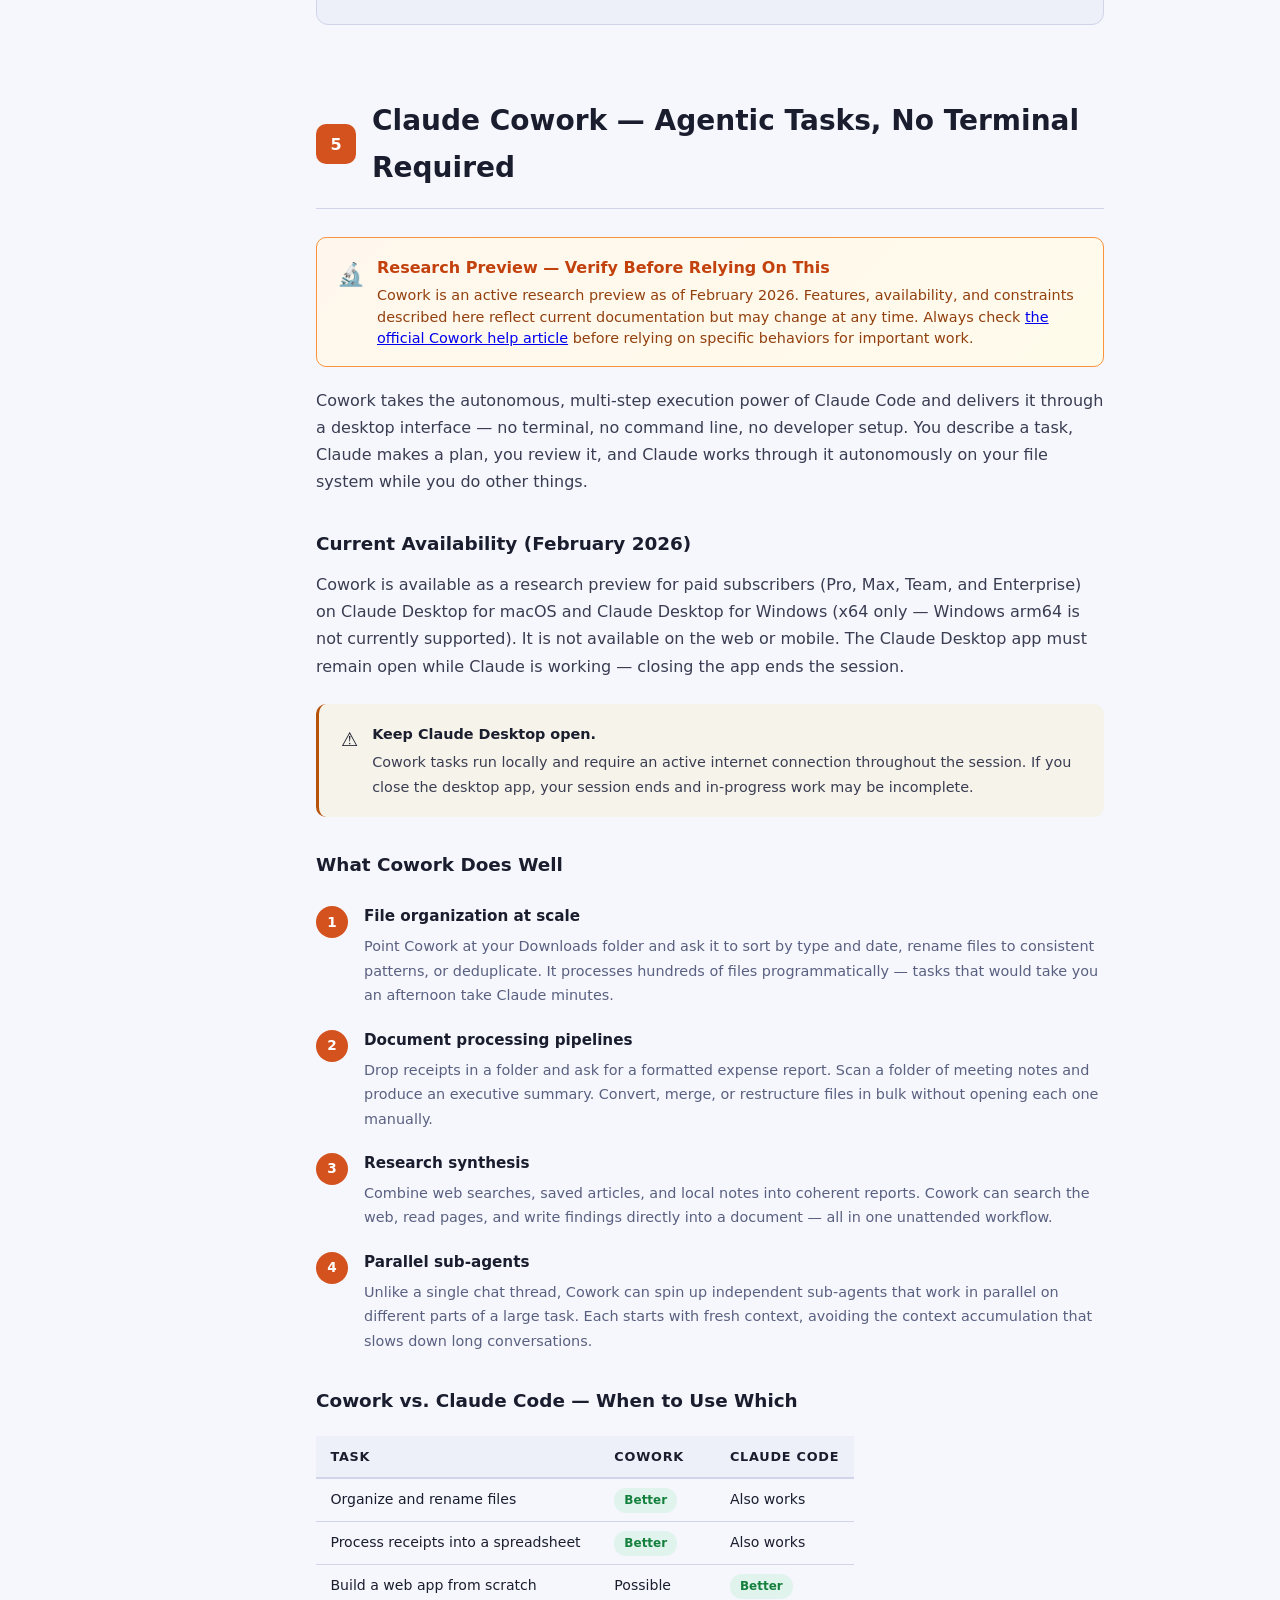
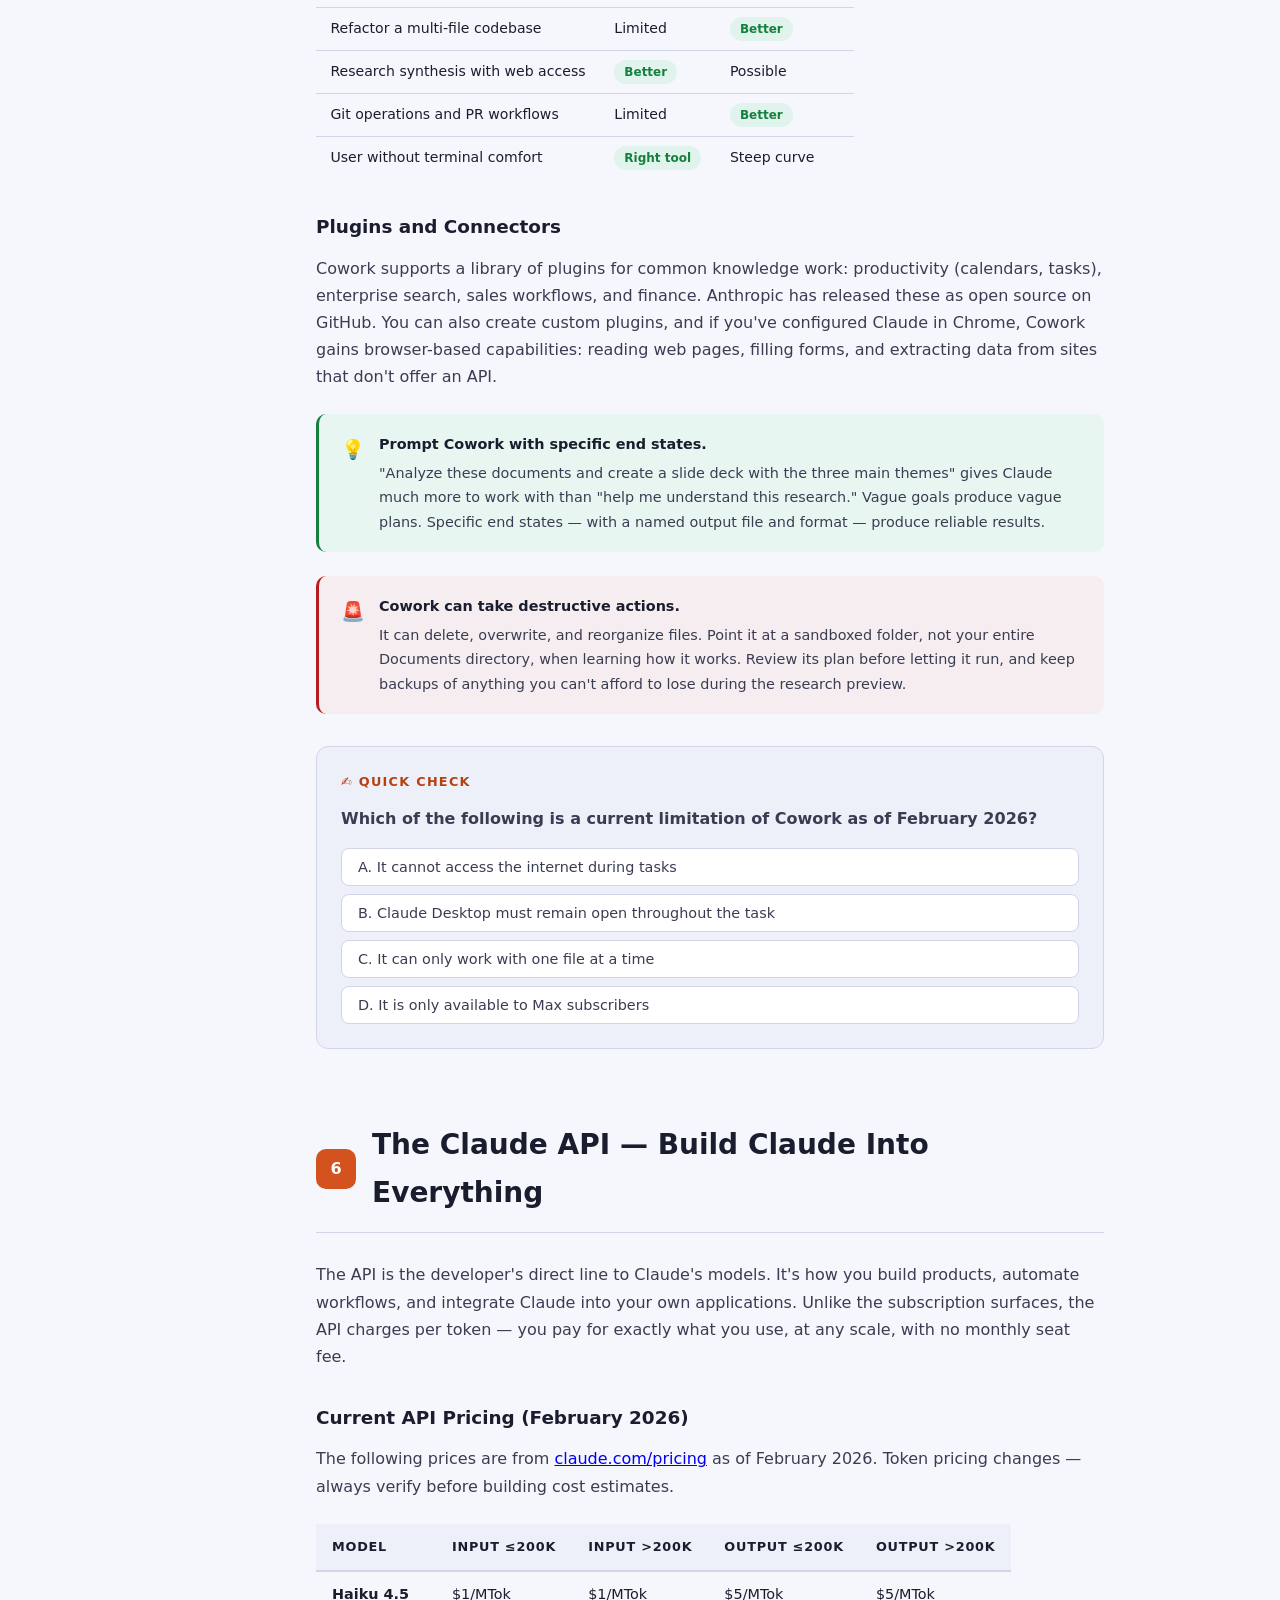
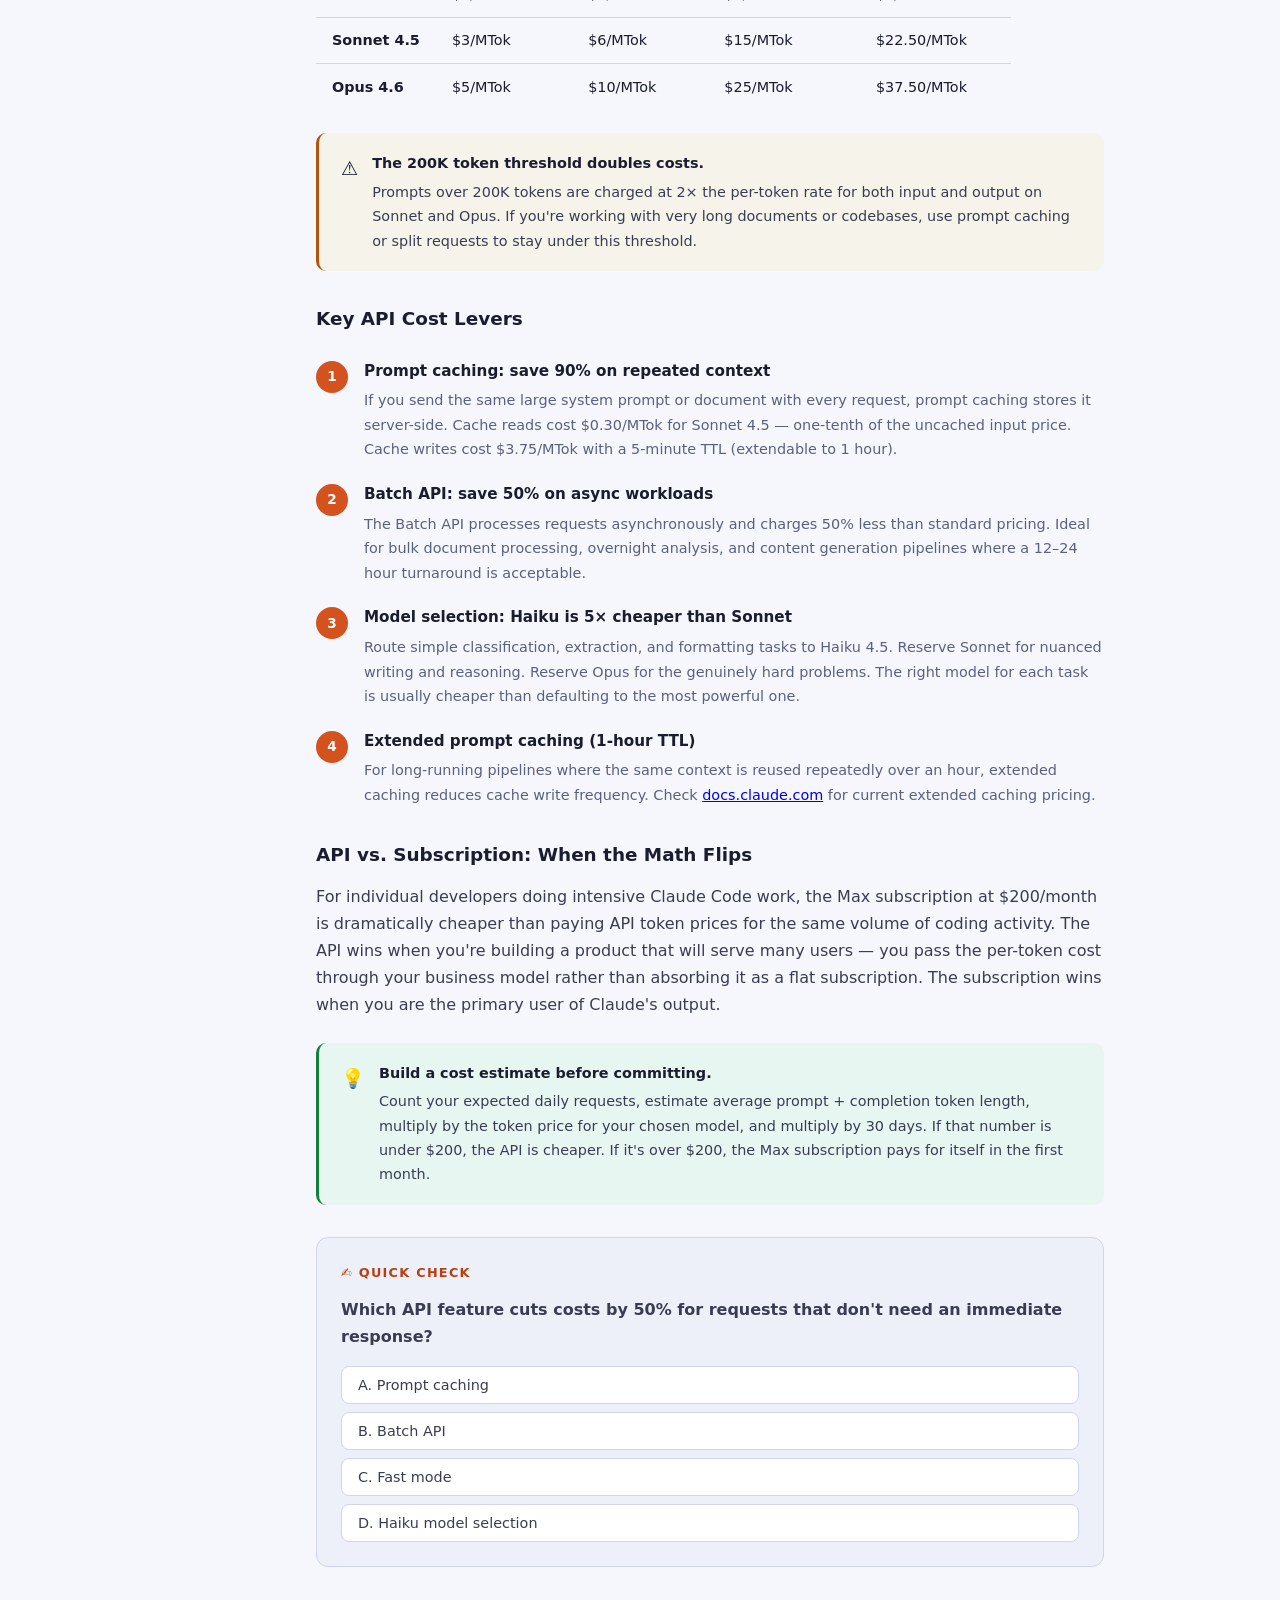
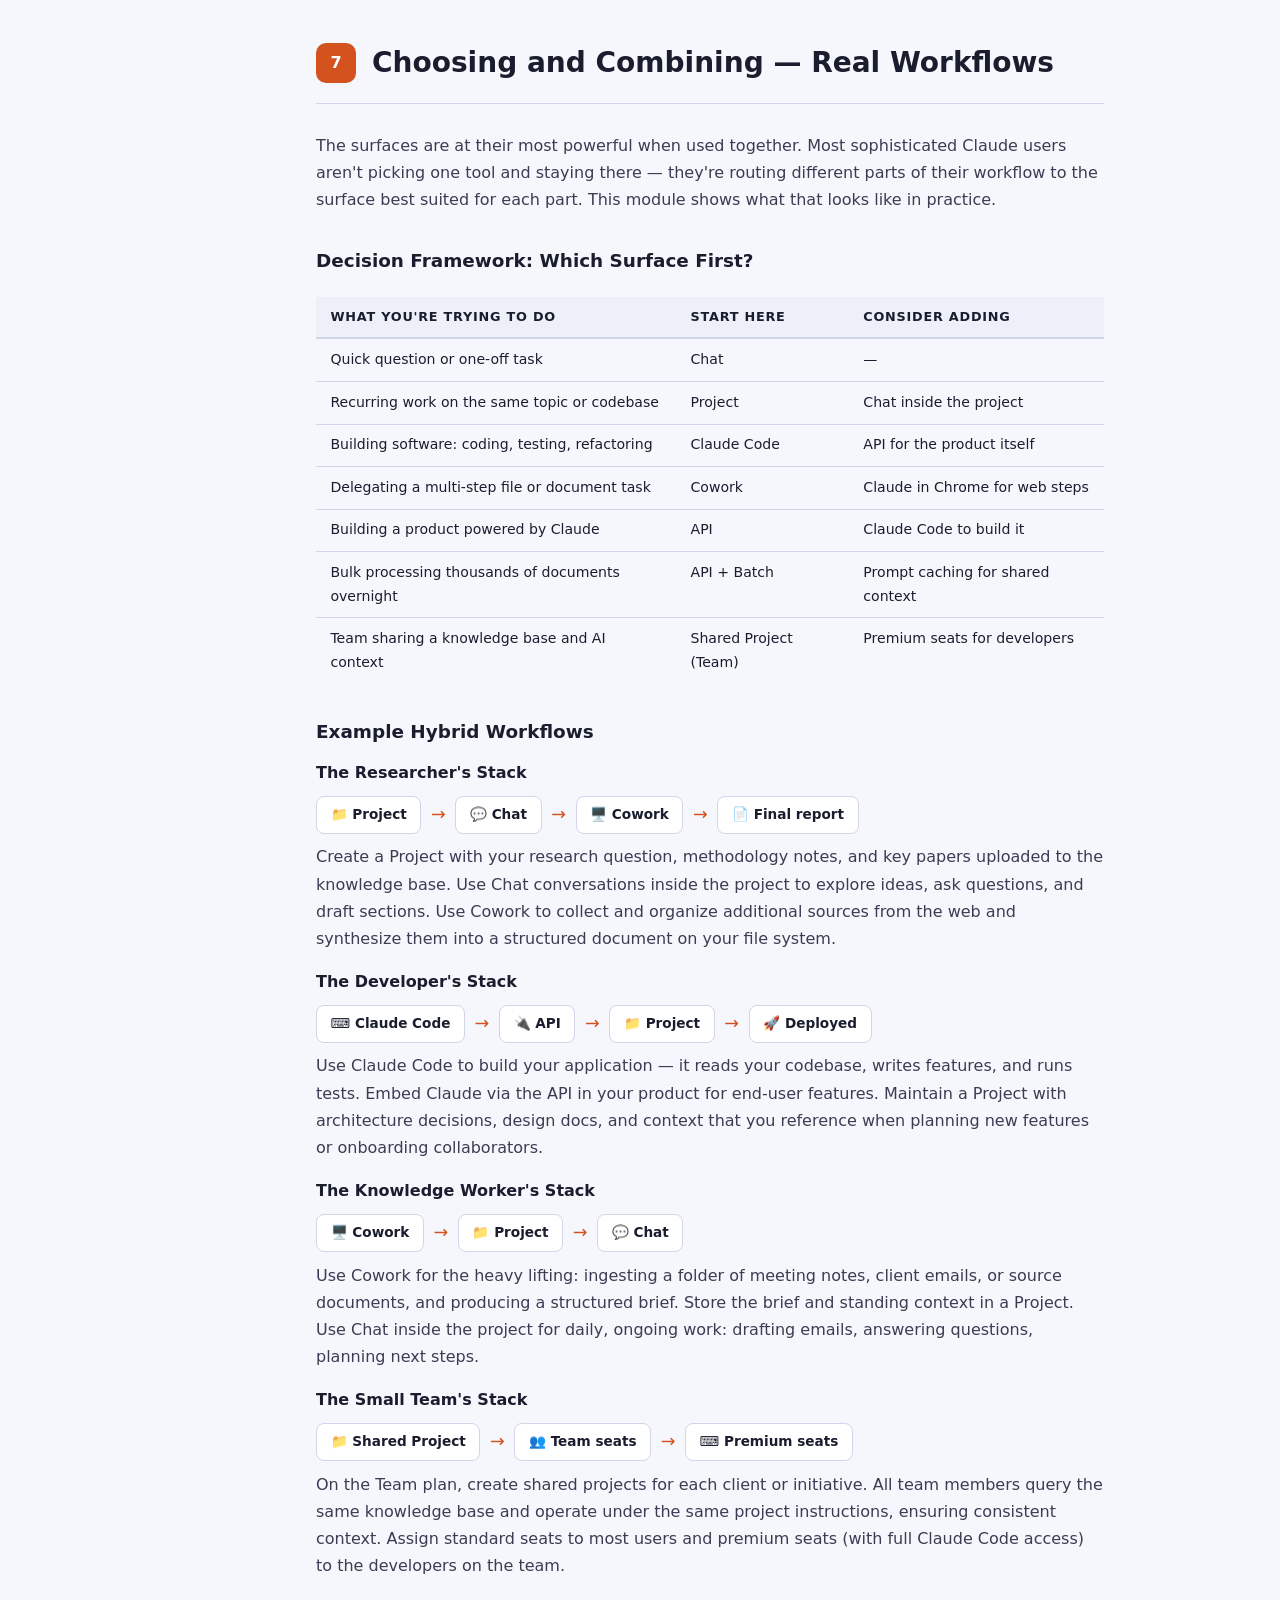
==== commit ae291f5f: "UI polish: scroll progress, ROI gradient, stat centering, mobile tables Replace per-section progress" ====
--- a/claude-choosing-course.html
+++ b/claude-choosing-course.html
@@ -219,7 +219,6 @@
         <div class="section-num">2</div>
         <h2>Claude.ai Chat — The Universal Starting Point</h2>
       </div>
-      <div class="progress-bar"><div class="progress-fill" style="width:12.5%"></div></div>
 
       <p>Claude.ai Chat is the conversational interface available on web, iOS, Android, and desktop. It's the surface most people encounter first and the one that handles the broadest range of everyday tasks. Understanding its strengths — and its limits — tells you when to stay here and when to reach for something else.</p>
 
@@ -302,7 +301,6 @@
         <div class="section-num">3</div>
         <h2>Claude Projects — Persistent Context, Zero Repetition</h2>
       </div>
-      <div class="progress-bar"><div class="progress-fill" style="width:25%"></div></div>
 
       <p>Projects solve the biggest practical frustration with Chat: the need to re-explain your situation every time you start a new conversation. A Project is a persistent workspace where you define the context once — through uploaded documents and custom instructions — and every chat inside that project automatically inherits it.</p>
 
@@ -389,7 +387,6 @@
         <div class="section-num">4</div>
         <h2>Claude Code — The Developer's Agentic Environment</h2>
       </div>
-      <div class="progress-bar"><div class="progress-fill" style="width:37.5%"></div></div>
 
       <p>Claude Code is a command-line tool that gives Claude direct access to your development environment. It can read your codebase, write and edit files, run shell commands, install packages, and execute tests — all autonomously, with you reviewing its work in the terminal. It's available with Pro, Max, Team (premium seats), and Enterprise plans.</p>
 
@@ -469,7 +466,6 @@
         <div class="section-num">5</div>
         <h2>Claude Cowork — Agentic Tasks, No Terminal Required</h2>
       </div>
-      <div class="progress-bar"><div class="progress-fill" style="width:50%"></div></div>
 
       <div class="preview-banner">
         <span class="preview-icon">🔬</span>
@@ -582,7 +578,6 @@
         <div class="section-num">6</div>
         <h2>The Claude API — Build Claude Into Everything</h2>
       </div>
-      <div class="progress-bar"><div class="progress-fill" style="width:62.5%"></div></div>
 
       <p>The API is the developer's direct line to Claude's models. It's how you build products, automate workflows, and integrate Claude into your own applications. Unlike the subscription surfaces, the API charges per token — you pay for exactly what you use, at any scale, with no monthly seat fee.</p>
 
@@ -685,7 +680,6 @@
         <div class="section-num">7</div>
         <h2>Choosing and Combining — Real Workflows</h2>
       </div>
-      <div class="progress-bar"><div class="progress-fill" style="width:75%"></div></div>
 
       <p>The surfaces are at their most powerful when used together. Most sophisticated Claude users aren't picking one tool and staying there — they're routing different parts of their workflow to the surface best suited for each part. This module shows what that looks like in practice.</p>
 
@@ -782,7 +776,6 @@
         <div class="section-num">8</div>
         <h2>Maximizing Every Tier — Tips by Subscription Level</h2>
       </div>
-      <div class="progress-bar"><div class="progress-fill" style="width:87.5%"></div></div>
 
       <p>The most cost-effective use of Claude isn't always the most expensive plan — it's the plan used intelligently. This module distills the highest-leverage tips for each subscription tier, from free to enterprise.</p>
 
--- a/assets/theme.css
+++ b/assets/theme.css
@@ -46,36 +46,36 @@
 ───────────────────────────────────────────────────────────── */
 :root {
   /* Backgrounds */
-  --bg:       #0f1117;
-  --surface:  #1a1d27;
+  --bg: #0f1117;
+  --surface: #1a1d27;
   --surface2: #22263a;
-  --border:   #2e3350;
+  --border: #2e3350;
 
   /* Brand */
-  --accent:   #e8622a;
-  --accent2:  #f0a060;
+  --accent: #e8622a;
+  --accent2: #f0a060;
 
   /* Text */
-  --text:      #e8eaf0;
+  --text: #e8eaf0;
   --text-body: #c8cad8;
-  --muted:     #8a8fa8;
+  --muted: #8a8fa8;
 
   /* Code */
-  --code-bg:        #13161f;
-  --code-text:      #a8d5b0;
+  --code-bg: #13161f;
+  --code-text: #a8d5b0;
   --inline-code-bg: rgba(255, 255, 255, 0.06);
 
   /* Semantic colors */
-  --green:  #4ade80;
-  --blue:   #60a5fa;
+  --green: #4ade80;
+  --blue: #60a5fa;
   --purple: #a78bfa;
   --yellow: #fbbf24;
-  --red:    #f87171;
+  --red: #f87171;
 
   /* Hero gradient stops */
-  --hero-g1:       #1a1d27;
-  --hero-g2:       #0f1117;
-  --hero-g3:       #1a1020;
+  --hero-g1: #1a1d27;
+  --hero-g2: #0f1117;
+  --hero-g3: #1a1020;
   --hero-h1-start: #ffffff;
 
   /* Interactive states */
@@ -83,44 +83,44 @@
   --row-hover-bg: rgba(255, 255, 255, 0.02);
 
   /* Component-specific */
-  --footer-sub:    #5a5f78;
-  --toggle-bg:     #22263a;
+  --footer-sub: #5a5f78;
+  --toggle-bg: #22263a;
   --toggle-border: #2e3350;
 
   /* Aliases used by course components */
-  --heading:         #e8eaf0;   /* same as --text in dark mode */
-  --text-muted:      #8a8fa8;   /* same as --muted */
-  --card-bg:         #1a1d27;   /* same as --surface */
-  --hover-bg:        rgba(255, 255, 255, 0.02);  /* same as --row-hover-bg */
-  --table-header-bg: #22263a;   /* same as --surface2 */
-  --accent-subtle:   rgba(232, 98, 42, 0.12);
+  --heading: #e8eaf0; /* same as --text in dark mode */
+  --text-muted: #8a8fa8; /* same as --muted */
+  --card-bg: #1a1d27; /* same as --surface */
+  --hover-bg: rgba(255, 255, 255, 0.02); /* same as --row-hover-bg */
+  --table-header-bg: #22263a; /* same as --surface2 */
+  --accent-subtle: rgba(232, 98, 42, 0.12);
 
   /* Badge color tokens (tier badges in course 3) */
-  --badge-free-bg:       #1a3a1a;
-  --badge-free-text:     #4ade80;
-  --badge-pro-bg:        #1a2a3a;
-  --badge-pro-text:      #60a5fa;
-  --badge-max-bg:        #2a1a3a;
-  --badge-max-text:      #a78bfa;
-  --badge-team-bg:       #2a2a1a;
-  --badge-team-text:     #fbbf24;
+  --badge-free-bg: #1a3a1a;
+  --badge-free-text: #4ade80;
+  --badge-pro-bg: #1a2a3a;
+  --badge-pro-text: #60a5fa;
+  --badge-max-bg: #2a1a3a;
+  --badge-max-text: #a78bfa;
+  --badge-team-bg: #2a2a1a;
+  --badge-team-text: #fbbf24;
   --badge-enterprise-bg: #3a1a1a;
   --badge-enterprise-text: #f87171;
-  --badge-api-bg:        #1a2a2a;
-  --badge-api-text:      #34d399;
-  --badge-preview-bg:    #2a1e0a;
-  --badge-preview-text:  #fb923c;
+  --badge-api-bg: #1a2a2a;
+  --badge-api-text: #34d399;
+  --badge-preview-bg: #2a1e0a;
+  --badge-preview-text: #fb923c;
 
   /* Preview banner */
-  --preview-banner-bg:     linear-gradient(135deg, #2a1e0a 0%, #1a1500 100%);
+  --preview-banner-bg: linear-gradient(135deg, #2a1e0a 0%, #1a1500 100%);
   --preview-banner-border: #92400e;
-  --preview-banner-title:  #fb923c;
-  --preview-banner-body:   #d97706;
+  --preview-banner-title: #fb923c;
+  --preview-banner-body: #d97706;
 
   /* Free-tier highlight box */
-  --free-highlight-bg:     linear-gradient(135deg, #1a1d27 0%, #0d1a0d 100%);
+  --free-highlight-bg: linear-gradient(135deg, #1a1d27 0%, #0d1a0d 100%);
   --free-highlight-border: #166534;
-  --free-highlight-title:  #4ade80;
+  --free-highlight-title: #4ade80;
 }
 
 /* ─────────────────────────────────────────────────────────────
@@ -130,74 +130,74 @@
 ───────────────────────────────────────────────────────────── */
 @media (prefers-color-scheme: light) {
   :root {
-    --bg:       #f5f7fc;
-    --surface:  #ffffff;
+    --bg: #f5f7fc;
+    --surface: #ffffff;
     --surface2: #edf0f8;
-    --border:   #d0d5ea;
-
-    --accent:   #d4521e;
-    --accent2:  #b84010;
-
-    --text:      #1a1d2e;
+    --border: #d0d5ea;
+
+    --accent: #d4521e;
+    --accent2: #b84010;
+
+    --text: #1a1d2e;
     --text-body: #3a3d52;
-    --muted:     #5a6080;
-
-    --code-bg:        #e8ecf5;
-    --code-text:      #1a5c38;
+    --muted: #5a6080;
+
+    --code-bg: #e8ecf5;
+    --code-text: #1a5c38;
     --inline-code-bg: rgba(0, 0, 0, 0.07);
 
-    --green:  #15803d;
-    --blue:   #1d4ed8;
+    --green: #15803d;
+    --blue: #1d4ed8;
     --purple: #6d28d9;
     --yellow: #b45309;
-    --red:    #b91c1c;
-
-    --hero-g1:       #dce3f5;
-    --hero-g2:       #eef1fb;
-    --hero-g3:       #e4d8f0;
+    --red: #b91c1c;
+
+    --hero-g1: #dce3f5;
+    --hero-g2: #eef1fb;
+    --hero-g3: #e4d8f0;
     --hero-h1-start: #1a1d2e;
 
     --toc-hover-bg: rgba(0, 0, 0, 0.04);
     --row-hover-bg: rgba(0, 0, 0, 0.025);
 
-    --footer-sub:    #6b7094;
-    --toggle-bg:     #ffffff;
+    --footer-sub: #6b7094;
+    --toggle-bg: #ffffff;
     --toggle-border: #d0d5ea;
 
     /* Aliases */
-    --heading:         #1a1d2e;
-    --text-muted:      #5a6080;
-    --card-bg:         #ffffff;
-    --hover-bg:        rgba(0, 0, 0, 0.025);
+    --heading: #1a1d2e;
+    --text-muted: #5a6080;
+    --card-bg: #ffffff;
+    --hover-bg: rgba(0, 0, 0, 0.025);
     --table-header-bg: #edf0f8;
-    --accent-subtle:   rgba(212, 82, 30, 0.10);
+    --accent-subtle: rgba(212, 82, 30, 0.1);
 
     /* Badge tokens — light mode uses same hues, slightly adjusted */
-    --badge-free-bg:          #d1fae5;
-    --badge-free-text:        #15803d;
-    --badge-pro-bg:           #dbeafe;
-    --badge-pro-text:         #1d4ed8;
-    --badge-max-bg:           #ede9fe;
-    --badge-max-text:         #6d28d9;
-    --badge-team-bg:          #fef3c7;
-    --badge-team-text:        #b45309;
-    --badge-enterprise-bg:    #fee2e2;
-    --badge-enterprise-text:  #b91c1c;
-    --badge-api-bg:           #d1fae5;
-    --badge-api-text:         #065f46;
-    --badge-preview-bg:       #fff7ed;
-    --badge-preview-text:     #c2410c;
+    --badge-free-bg: #d1fae5;
+    --badge-free-text: #15803d;
+    --badge-pro-bg: #dbeafe;
+    --badge-pro-text: #1d4ed8;
+    --badge-max-bg: #ede9fe;
+    --badge-max-text: #6d28d9;
+    --badge-team-bg: #fef3c7;
+    --badge-team-text: #b45309;
+    --badge-enterprise-bg: #fee2e2;
+    --badge-enterprise-text: #b91c1c;
+    --badge-api-bg: #d1fae5;
+    --badge-api-text: #065f46;
+    --badge-preview-bg: #fff7ed;
+    --badge-preview-text: #c2410c;
 
     /* Preview banner — light mode */
-    --preview-banner-bg:     linear-gradient(135deg, #fff7ed 0%, #fffbeb 100%);
+    --preview-banner-bg: linear-gradient(135deg, #fff7ed 0%, #fffbeb 100%);
     --preview-banner-border: #fb923c;
-    --preview-banner-title:  #c2410c;
-    --preview-banner-body:   #92400e;
+    --preview-banner-title: #c2410c;
+    --preview-banner-body: #92400e;
 
     /* Free-tier highlight box — light mode */
-    --free-highlight-bg:     linear-gradient(135deg, #f0fdf4 0%, #dcfce7 100%);
+    --free-highlight-bg: linear-gradient(135deg, #f0fdf4 0%, #dcfce7 100%);
     --free-highlight-border: #16a34a;
-    --free-highlight-title:  #15803d;
+    --free-highlight-title: #15803d;
   }
 }
 
@@ -208,133 +208,135 @@
    Set by theme.js via: document.documentElement.setAttribute('data-theme', ...)
 ───────────────────────────────────────────────────────────── */
 [data-theme="dark"] {
-  --bg:       #0f1117;
-  --surface:  #1a1d27;
+  --bg: #0f1117;
+  --surface: #1a1d27;
   --surface2: #22263a;
-  --border:   #2e3350;
-
-  --accent:   #e8622a;
-  --accent2:  #f0a060;
-
-  --text:      #e8eaf0;
+  --border: #2e3350;
+
+  --accent: #e8622a;
+  --accent2: #f0a060;
+
+  --text: #e8eaf0;
   --text-body: #c8cad8;
-  --muted:     #8a8fa8;
-
-  --code-bg:        #13161f;
-  --code-text:      #a8d5b0;
+  --muted: #8a8fa8;
+
+  --code-bg: #13161f;
+  --code-text: #a8d5b0;
   --inline-code-bg: rgba(255, 255, 255, 0.06);
 
-  --green:  #4ade80;
-  --blue:   #60a5fa;
+  --green: #4ade80;
+  --blue: #60a5fa;
   --purple: #a78bfa;
   --yellow: #fbbf24;
-  --red:    #f87171;
-
-  --hero-g1:       #1a1d27;
-  --hero-g2:       #0f1117;
-  --hero-g3:       #1a1020;
+  --red: #f87171;
+
+  --hero-g1: #1a1d27;
+  --hero-g2: #0f1117;
+  --hero-g3: #1a1020;
   --hero-h1-start: #ffffff;
 
   --toc-hover-bg: rgba(255, 255, 255, 0.03);
   --row-hover-bg: rgba(255, 255, 255, 0.02);
 
-  --footer-sub:    #5a5f78;
-  --toggle-bg:     #22263a;
+  --footer-sub: #5a5f78;
+  --toggle-bg: #22263a;
   --toggle-border: #2e3350;
 
-  --heading:         #e8eaf0;
-  --text-muted:      #8a8fa8;
-  --card-bg:         #1a1d27;
-  --hover-bg:        rgba(255, 255, 255, 0.02);
+  --heading: #e8eaf0;
+  --text-muted: #8a8fa8;
+  --card-bg: #1a1d27;
+  --hover-bg: rgba(255, 255, 255, 0.02);
   --table-header-bg: #22263a;
-  --accent-subtle:   rgba(232, 98, 42, 0.12);
-
-  --badge-free-bg:          #1a3a1a;
-  --badge-free-text:        #4ade80;
-  --badge-pro-bg:           #1a2a3a;
-  --badge-pro-text:         #60a5fa;
-  --badge-max-bg:           #2a1a3a;
-  --badge-max-text:         #a78bfa;
-  --badge-team-bg:          #2a2a1a;
-  --badge-team-text:        #fbbf24;
-  --badge-enterprise-bg:    #3a1a1a;
-  --badge-enterprise-text:  #f87171;
-  --badge-api-bg:           #1a2a2a;
-  --badge-api-text:         #34d399;
-  --badge-preview-bg:       #2a1e0a;
-  --badge-preview-text:     #fb923c;
-
-  --preview-banner-bg:     linear-gradient(135deg, #2a1e0a 0%, #1a1500 100%);
+  --accent-subtle: rgba(232, 98, 42, 0.12);
+
+  --badge-free-bg: #1a3a1a;
+  --badge-free-text: #4ade80;
+  --badge-pro-bg: #1a2a3a;
+  --badge-pro-text: #60a5fa;
+  --badge-max-bg: #2a1a3a;
+  --badge-max-text: #a78bfa;
+  --badge-team-bg: #2a2a1a;
+  --badge-team-text: #fbbf24;
+  --badge-enterprise-bg: #3a1a1a;
+  --badge-enterprise-text: #f87171;
+  --badge-api-bg: #1a2a2a;
+  --badge-api-text: #34d399;
+  --badge-preview-bg: #2a1e0a;
+  --badge-preview-text: #fb923c;
+
+  --preview-banner-bg: linear-gradient(135deg, #2a1e0a 0%, #1a1500 100%);
   --preview-banner-border: #92400e;
-  --preview-banner-title:  #fb923c;
-  --preview-banner-body:   #d97706;
-
-  --free-highlight-bg:     linear-gradient(135deg, #1a1d27 0%, #0d1a0d 100%);
+  --preview-banner-title: #fb923c;
+  --preview-banner-body: #d97706;
+
+  --free-highlight-bg: linear-gradient(135deg, #1a1d27 0%, #0d1a0d 100%);
   --free-highlight-border: #166534;
-  --free-highlight-title:  #4ade80;
+  --free-highlight-title: #4ade80;
 }
-  --bg:       #f5f7fc;
-  --surface:  #ffffff;
+
+[data-theme="light"] {
+  --bg: #f5f7fc;
+  --surface: #ffffff;
   --surface2: #edf0f8;
-  --border:   #d0d5ea;
-
-  --accent:   #d4521e;
-  --accent2:  #b84010;
-
-  --text:      #1a1d2e;
+  --border: #d0d5ea;
+
+  --accent: #d4521e;
+  --accent2: #b84010;
+
+  --text: #1a1d2e;
   --text-body: #3a3d52;
-  --muted:     #5a6080;
-
-  --code-bg:        #e8ecf5;
-  --code-text:      #1a5c38;
+  --muted: #5a6080;
+
+  --code-bg: #e8ecf5;
+  --code-text: #1a5c38;
   --inline-code-bg: rgba(0, 0, 0, 0.07);
 
-  --green:  #15803d;
-  --blue:   #1d4ed8;
+  --green: #15803d;
+  --blue: #1d4ed8;
   --purple: #6d28d9;
   --yellow: #b45309;
-  --red:    #b91c1c;
-
-  --hero-g1:       #dce3f5;
-  --hero-g2:       #eef1fb;
-  --hero-g3:       #e4d8f0;
+  --red: #b91c1c;
+
+  --hero-g1: #dce3f5;
+  --hero-g2: #eef1fb;
+  --hero-g3: #e4d8f0;
   --hero-h1-start: #1a1d2e;
 
   --toc-hover-bg: rgba(0, 0, 0, 0.04);
   --row-hover-bg: rgba(0, 0, 0, 0.025);
 
-  --footer-sub:    #6b7094;
-  --toggle-bg:     #ffffff;
+  --footer-sub: #6b7094;
+  --toggle-bg: #ffffff;
   --toggle-border: #d0d5ea;
 
-  --heading:         #1a1d2e;
-  --text-muted:      #5a6080;
-  --card-bg:         #ffffff;
-  --hover-bg:        rgba(0, 0, 0, 0.025);
+  --heading: #1a1d2e;
+  --text-muted: #5a6080;
+  --card-bg: #ffffff;
+  --hover-bg: rgba(0, 0, 0, 0.025);
   --table-header-bg: #edf0f8;
-  --accent-subtle:   rgba(212, 82, 30, 0.10);
-
-  --badge-free-bg:          #d1fae5;
-  --badge-free-text:        #15803d;
-  --badge-pro-bg:           #dbeafe;
-  --badge-pro-text:         #1d4ed8;
-  --badge-max-bg:           #ede9fe;
-  --badge-max-text:         #6d28d9;
-  --badge-team-bg:          #fef3c7;
-  --badge-team-text:        #b45309;
-  --badge-enterprise-bg:    #fee2e2;
-  --badge-enterprise-text:  #b91c1c;
-  --badge-api-bg:           #d1fae5;
-  --badge-api-text:         #065f46;
-  --badge-preview-bg:       #fff7ed;
-  --badge-preview-text:     #c2410c;
-
-  --preview-banner-bg:     linear-gradient(135deg, #fff7ed 0%, #fffbeb 100%);
+  --accent-subtle: rgba(212, 82, 30, 0.1);
+
+  --badge-free-bg: #d1fae5;
+  --badge-free-text: #15803d;
+  --badge-pro-bg: #dbeafe;
+  --badge-pro-text: #1d4ed8;
+  --badge-max-bg: #ede9fe;
+  --badge-max-text: #6d28d9;
+  --badge-team-bg: #fef3c7;
+  --badge-team-text: #b45309;
+  --badge-enterprise-bg: #fee2e2;
+  --badge-enterprise-text: #b91c1c;
+  --badge-api-bg: #d1fae5;
+  --badge-api-text: #065f46;
+  --badge-preview-bg: #fff7ed;
+  --badge-preview-text: #c2410c;
+
+  --preview-banner-bg: linear-gradient(135deg, #fff7ed 0%, #fffbeb 100%);
   --preview-banner-border: #fb923c;
-  --preview-banner-title:  #c2410c;
-  --preview-banner-body:   #92400e;
-
-  --free-highlight-bg:     linear-gradient(135deg, #f0fdf4 0%, #dcfce7 100%);
+  --preview-banner-title: #c2410c;
+  --preview-banner-body: #92400e;
+
+  --free-highlight-bg: linear-gradient(135deg, #f0fdf4 0%, #dcfce7 100%);
   --free-highlight-border: #16a34a;
-  --free-highlight-title:  #15803d;
+  --free-highlight-title: #15803d;
 }
--- a/assets/styles.css
+++ b/assets/styles.css
@@ -37,35 +37,71 @@
  *   .preview-banner, .free-highlight
  */
 
+/* ── SCROLL PROGRESS BAR ──────────────────────────────────── */
+.scroll-progress {
+  position: fixed;
+  top: 0;
+  left: 0;
+  height: 3px;
+  z-index: 9999;
+  pointer-events: none;
+  width: 0;
+  background: linear-gradient(90deg, var(--accent), var(--green));
+  transition: width 0.15s linear;
+}
+
 /* ── RESET & BASE ──────────────────────────────────────────── */
-*, *::before, *::after { box-sizing: border-box; margin: 0; padding: 0; }
+*,
+*::before,
+*::after {
+  box-sizing: border-box;
+  margin: 0;
+  padding: 0;
+}
 
 body {
   background: var(--bg);
   color: var(--text);
-  font-family: 'Segoe UI', system-ui, -apple-system, sans-serif;
+  font-family:
+    "Segoe UI",
+    system-ui,
+    -apple-system,
+    sans-serif;
   line-height: 1.7;
   /* Smooth theme transitions on the main container */
-  transition: background 0.25s ease, color 0.25s ease;
+  transition:
+    background 0.25s ease,
+    color 0.25s ease;
 }
 
 /* ── HERO ──────────────────────────────────────────────────── */
 .hero {
-  background: linear-gradient(135deg, var(--hero-g1) 0%, var(--hero-g2) 40%, var(--hero-g3) 100%);
+  background: linear-gradient(
+    135deg,
+    var(--hero-g1) 0%,
+    var(--hero-g2) 40%,
+    var(--hero-g3) 100%
+  );
   border-bottom: 1px solid var(--border);
   padding: 80px 40px 60px;
   text-align: center;
   position: relative;
   overflow: hidden;
-  transition: background 0.25s ease, border-color 0.25s ease;
+  transition:
+    background 0.25s ease,
+    border-color 0.25s ease;
 }
 
 /* Subtle radial glow behind the hero text */
 .hero::before {
-  content: '';
+  content: "";
   position: absolute;
   inset: 0;
-  background: radial-gradient(ellipse 60% 50% at 50% 0%, rgba(232, 98, 42, 0.12) 0%, transparent 70%);
+  background: radial-gradient(
+    ellipse 60% 50% at 50% 0%,
+    rgba(232, 98, 42, 0.12) 0%,
+    transparent 70%
+  );
   pointer-events: none;
 }
 
@@ -89,7 +125,11 @@
   font-weight: 800;
   line-height: 1.15;
   margin-bottom: 16px;
-  background: linear-gradient(135deg, var(--hero-h1-start) 30%, var(--accent2) 100%);
+  background: linear-gradient(
+    135deg,
+    var(--hero-h1-start) 30%,
+    var(--accent2) 100%
+  );
   -webkit-background-clip: text;
   -webkit-text-fill-color: transparent;
   background-clip: text;
@@ -110,7 +150,11 @@
   font-size: 0.85rem;
   color: var(--muted);
 }
-.hero-meta span { display: flex; align-items: center; gap: 6px; }
+.hero-meta span {
+  display: flex;
+  align-items: center;
+  gap: 6px;
+}
 
 /* ── TWO-COLUMN COURSE LAYOUT ──────────────────────────────── */
 /* Sidebar TOC on the left, scrollable content on the right */
@@ -132,7 +176,9 @@
   height: 100vh;
   overflow-y: auto;
   background: var(--surface);
-  transition: background 0.25s ease, border-color 0.25s ease;
+  transition:
+    background 0.25s ease,
+    border-color 0.25s ease;
 }
 
 .toc h3 {
@@ -212,13 +258,31 @@
   flex-shrink: 0;
 }
 
-.section h2 { font-size: 1.75rem; font-weight: 700; color: var(--text); }
-.section h3 { font-size: 1.15rem; font-weight: 700; margin: 32px 0 12px; color: var(--text); }
-
-.section p   { margin-bottom: 16px; color: var(--text-body); }
+.section h2 {
+  font-size: 1.75rem;
+  font-weight: 700;
+  color: var(--text);
+}
+.section h3 {
+  font-size: 1.15rem;
+  font-weight: 700;
+  margin: 32px 0 12px;
+  color: var(--text);
+}
+
+.section p {
+  margin-bottom: 16px;
+  color: var(--text-body);
+}
 .section ul,
-.section ol  { padding-left: 24px; margin-bottom: 16px; color: var(--text-body); }
-.section li  { margin-bottom: 8px; }
+.section ol {
+  padding-left: 24px;
+  margin-bottom: 16px;
+  color: var(--text-body);
+}
+.section li {
+  margin-bottom: 8px;
+}
 
 /* ── CALLOUT BOXES ─────────────────────────────────────────── */
 /*
@@ -241,15 +305,40 @@
   gap: 14px;
   transition: background 0.25s ease;
 }
-.callout-icon { font-size: 1.2rem; flex-shrink: 0; margin-top: 2px; }
-.callout-body { flex: 1; }
-.callout-body strong { display: block; margin-bottom: 4px; font-size: 0.9rem; }
-.callout-body p      { margin: 0; font-size: 0.9rem; }
-
-.callout.info    { background: rgba(96,  165, 250, 0.08); border-color: var(--blue); }
-.callout.warning { background: rgba(251, 191,  36, 0.08); border-color: var(--yellow); }
-.callout.danger  { background: rgba(248, 113, 113, 0.08); border-color: var(--red); }
-.callout.tip     { background: rgba( 74, 222, 128, 0.08); border-color: var(--green); }
+.callout-icon {
+  font-size: 1.2rem;
+  flex-shrink: 0;
+  margin-top: 2px;
+}
+.callout-body {
+  flex: 1;
+}
+.callout-body strong {
+  display: block;
+  margin-bottom: 4px;
+  font-size: 0.9rem;
+}
+.callout-body p {
+  margin: 0;
+  font-size: 0.9rem;
+}
+
+.callout.info {
+  background: rgba(96, 165, 250, 0.08);
+  border-color: var(--blue);
+}
+.callout.warning {
+  background: rgba(251, 191, 36, 0.08);
+  border-color: var(--yellow);
+}
+.callout.danger {
+  background: rgba(248, 113, 113, 0.08);
+  border-color: var(--red);
+}
+.callout.tip {
+  background: rgba(74, 222, 128, 0.08);
+  border-color: var(--green);
+}
 
 /* ── CODE BLOCKS ───────────────────────────────────────────── */
 pre {
@@ -261,16 +350,19 @@
   margin: 20px 0;
   font-size: 0.875rem;
   line-height: 1.65;
-  transition: background 0.25s ease, border-color 0.25s ease;
+  transition:
+    background 0.25s ease,
+    border-color 0.25s ease;
 }
 
 code {
-  font-family: 'Cascadia Code', 'Fira Code', 'Courier New', monospace;
+  font-family: "Cascadia Code", "Fira Code", "Courier New", monospace;
   color: var(--code-text);
 }
 
 /* Inline code (inside paragraphs and list items) */
-p code, li code {
+p code,
+li code {
   background: var(--inline-code-bg);
   padding: 2px 7px;
   border-radius: 5px;
@@ -291,15 +383,34 @@
   border: 1px solid var(--border);
   border-radius: 12px;
   padding: 20px;
-  transition: border-color 0.2s, background 0.25s ease;
-}
-.card:hover { border-color: var(--accent); }
-.card-icon  { font-size: 1.6rem; margin-bottom: 10px; }
-.card h4    { font-size: 0.95rem; font-weight: 700; margin-bottom: 6px; color: var(--text); }
-.card p     { font-size: 0.85rem; color: var(--muted); margin: 0; line-height: 1.5; }
+  transition:
+    border-color 0.2s,
+    background 0.25s ease;
+}
+.card:hover {
+  border-color: var(--accent);
+}
+.card-icon {
+  font-size: 1.6rem;
+  margin-bottom: 10px;
+}
+.card h4 {
+  font-size: 0.95rem;
+  font-weight: 700;
+  margin-bottom: 6px;
+  color: var(--text);
+}
+.card p {
+  font-size: 0.85rem;
+  color: var(--muted);
+  margin: 0;
+  line-height: 1.5;
+}
 
 /* ── NUMBERED STEPS ────────────────────────────────────────── */
-.steps { margin: 24px 0; }
+.steps {
+  margin: 24px 0;
+}
 
 .step {
   display: flex;
@@ -323,8 +434,16 @@
   margin-top: 2px;
 }
 
-.step-body h4 { font-size: 0.95rem; font-weight: 700; margin-bottom: 4px; }
-.step-body p  { font-size: 0.9rem; color: var(--muted); margin: 0; }
+.step-body h4 {
+  font-size: 0.95rem;
+  font-weight: 700;
+  margin-bottom: 4px;
+}
+.step-body p {
+  font-size: 0.9rem;
+  color: var(--muted);
+  margin: 0;
+}
 
 /* ── TABLES ────────────────────────────────────────────────── */
 table {
@@ -352,8 +471,12 @@
   border-bottom: 1px solid var(--border);
   color: var(--text-body);
 }
-tr:last-child td { border-bottom: none; }
-tr:hover td      { background: var(--row-hover-bg); }
+tr:last-child td {
+  border-bottom: none;
+}
+tr:hover td {
+  background: var(--row-hover-bg);
+}
 
 /* ── TAGS / BADGES ─────────────────────────────────────────── */
 .tag {
@@ -363,12 +486,30 @@
   font-size: 0.75rem;
   font-weight: 600;
 }
-.tag.green  { background: rgba( 74, 222, 128, 0.12); color: var(--green); }
-.tag.yellow { background: rgba(251, 191,  36, 0.12); color: var(--yellow); }
-.tag.blue   { background: rgba( 96, 165, 250, 0.12); color: var(--blue); }
-.tag.red    { background: rgba(248, 113, 113, 0.12); color: var(--red); }
-.tag.purple { background: rgba(167, 139, 250, 0.12); color: var(--purple); }
-.tag.orange { background: rgba(232,  98,  42, 0.12); color: var(--accent); }
+.tag.green {
+  background: rgba(74, 222, 128, 0.12);
+  color: var(--green);
+}
+.tag.yellow {
+  background: rgba(251, 191, 36, 0.12);
+  color: var(--yellow);
+}
+.tag.blue {
+  background: rgba(96, 165, 250, 0.12);
+  color: var(--blue);
+}
+.tag.red {
+  background: rgba(248, 113, 113, 0.12);
+  color: var(--red);
+}
+.tag.purple {
+  background: rgba(167, 139, 250, 0.12);
+  color: var(--purple);
+}
+.tag.orange {
+  background: rgba(232, 98, 42, 0.12);
+  color: var(--accent);
+}
 
 /* ── QUIZ ──────────────────────────────────────────────────── */
 /*
@@ -390,7 +531,9 @@
   border-radius: 12px;
   padding: 24px;
   margin: 32px 0;
-  transition: background 0.25s ease, border-color 0.25s ease;
+  transition:
+    background 0.25s ease,
+    border-color 0.25s ease;
 }
 .quiz h4 {
   color: var(--accent2);
@@ -399,8 +542,16 @@
   letter-spacing: 0.1em;
   margin-bottom: 12px;
 }
-.quiz p { font-size: 1rem; font-weight: 600; margin-bottom: 16px; }
-.quiz-options { display: flex; flex-direction: column; gap: 8px; }
+.quiz p {
+  font-size: 1rem;
+  font-weight: 600;
+  margin-bottom: 16px;
+}
+.quiz-options {
+  display: flex;
+  flex-direction: column;
+  gap: 8px;
+}
 
 /* quiz-opt is a <button> — reset browser button defaults first */
 .quiz-opt {
@@ -422,11 +573,29 @@
   color: var(--text-body);
   display: block;
 }
-.quiz-opt:hover            { border-color: var(--accent); color: var(--text); }
-.quiz-opt:focus-visible    { outline: 2px solid var(--accent); outline-offset: 2px; }
-.quiz-opt.correct          { border-color: var(--green);  background: rgba( 74, 222, 128, 0.08); color: var(--green); }
-.quiz-opt.wrong            { border-color: var(--red);    background: rgba(248, 113, 113, 0.08); color: var(--red); }
-.quiz-feedback             { margin-top: 12px; font-size: 0.9rem; display: none; }
+.quiz-opt:hover {
+  border-color: var(--accent);
+  color: var(--text);
+}
+.quiz-opt:focus-visible {
+  outline: 2px solid var(--accent);
+  outline-offset: 2px;
+}
+.quiz-opt.correct {
+  border-color: var(--green);
+  background: rgba(74, 222, 128, 0.08);
+  color: var(--green);
+}
+.quiz-opt.wrong {
+  border-color: var(--red);
+  background: rgba(248, 113, 113, 0.08);
+  color: var(--red);
+}
+.quiz-feedback {
+  margin-top: 12px;
+  font-size: 0.9rem;
+  display: none;
+}
 
 /* ── PROMPT EXAMPLES ───────────────────────────────────────── */
 .prompt-example {
@@ -435,7 +604,9 @@
   border-radius: 10px;
   margin: 16px 0;
   overflow: hidden;
-  transition: background 0.25s ease, border-color 0.25s ease;
+  transition:
+    background 0.25s ease,
+    border-color 0.25s ease;
 }
 .prompt-label {
   background: var(--surface2);
@@ -461,7 +632,11 @@
   border-radius: 2px;
   margin: 12px 0 24px;
 }
-.progress-fill { height: 100%; border-radius: 2px; background: var(--accent); }
+.progress-fill {
+  height: 100%;
+  border-radius: 2px;
+  background: var(--accent);
+}
 
 /* ── THEME TOGGLE BUTTON ───────────────────────────────────── */
 /* Fixed floating pill in the top-right corner of every page */
@@ -490,8 +665,12 @@
   color: var(--text);
   box-shadow: 0 4px 20px rgba(0, 0, 0, 0.2);
 }
-.theme-toggle .toggle-icon  { font-size: 1rem; }
-.theme-toggle .toggle-label { letter-spacing: 0.04em; }
+.theme-toggle .toggle-icon {
+  font-size: 1rem;
+}
+.theme-toggle .toggle-label {
+  letter-spacing: 0.04em;
+}
 
 /* ── FOOTER ────────────────────────────────────────────────── */
 footer {
@@ -500,7 +679,9 @@
   text-align: center;
   color: var(--muted);
   font-size: 0.85rem;
-  transition: background 0.25s ease, border-color 0.25s ease;
+  transition:
+    background 0.25s ease,
+    border-color 0.25s ease;
 }
 
 /* Second line of footer (disclaimer / back-link row) */
@@ -510,10 +691,12 @@
 }
 
 /* Inline hyperlinks inside the footer — covers all three courses */
-footer a, .footer-sub a {
+footer a,
+.footer-sub a {
   color: var(--accent2);
 }
-footer a:hover, .footer-sub a:hover {
+footer a:hover,
+.footer-sub a:hover {
   text-decoration: underline;
 }
 
@@ -565,7 +748,10 @@
   border: 1px solid var(--border);
   border-radius: 16px;
   padding: 28px;
-  transition: border-color 0.2s, transform 0.2s, background 0.25s ease;
+  transition:
+    border-color 0.2s,
+    transform 0.2s,
+    background 0.25s ease;
   display: flex;
   flex-direction: column;
   gap: 16px;
@@ -575,9 +761,21 @@
   transform: translateY(-2px);
 }
 
-.course-card-icon { font-size: 2.2rem; }
-.course-card h3   { font-size: 1.15rem; font-weight: 700; color: var(--text); margin: 0; }
-.course-card p    { font-size: 0.9rem; color: var(--text-body); margin: 0; flex: 1; }
+.course-card-icon {
+  font-size: 2.2rem;
+}
+.course-card h3 {
+  font-size: 1.15rem;
+  font-weight: 700;
+  color: var(--text);
+  margin: 0;
+}
+.course-card p {
+  font-size: 0.9rem;
+  color: var(--text-body);
+  margin: 0;
+  flex: 1;
+}
 
 .course-card-badge {
   display: inline-flex;
@@ -623,27 +821,43 @@
   color: #fff;
   border: 1px solid transparent;
 }
-.btn-primary:hover { background: var(--accent2); }
+.btn-primary:hover {
+  background: var(--accent2);
+}
 .btn-secondary {
   background: transparent;
   color: var(--muted);
   border: 1px solid var(--border);
 }
-.btn-secondary:hover { border-color: var(--accent); color: var(--text); }
+.btn-secondary:hover {
+  border-color: var(--accent);
+  color: var(--text);
+}
 
 /* Stats row below the catalog grid */
 .stat-row {
   display: flex;
   gap: 40px;
   flex-wrap: wrap;
+  justify-content: center;
   padding: 32px 0;
   border-top: 1px solid var(--border);
   border-bottom: 1px solid var(--border);
   margin-bottom: 48px;
 }
-.stat { text-align: center; }
-.stat .stat-num  { font-size: 2rem; font-weight: 800; color: var(--accent); display: block; }
-.stat .stat-label { font-size: 0.8rem; color: var(--muted); }
+.stat {
+  text-align: center;
+}
+.stat .stat-num {
+  font-size: 2rem;
+  font-weight: 800;
+  color: var(--accent);
+  display: block;
+}
+.stat .stat-label {
+  font-size: 0.8rem;
+  color: var(--muted);
+}
 
 /* Contributing / footer section of the index page */
 .contribute-section {
@@ -652,30 +866,48 @@
   border-radius: 16px;
   padding: 36px;
   margin-top: 48px;
-  transition: background 0.25s ease, border-color 0.25s ease;
-}
-.contribute-section h2  { font-size: 1.2rem; font-weight: 700; margin-bottom: 12px; color: var(--text); }
-.contribute-section p   { font-size: 0.9rem; color: var(--text-body); margin-bottom: 12px; }
-.contribute-section pre { margin: 16px 0; }
+  transition:
+    background 0.25s ease,
+    border-color 0.25s ease;
+}
+.contribute-section h2 {
+  font-size: 1.2rem;
+  font-weight: 700;
+  margin-bottom: 12px;
+  color: var(--text);
+}
+.contribute-section p {
+  font-size: 0.9rem;
+  color: var(--text-body);
+  margin-bottom: 12px;
+}
+.contribute-section pre {
+  margin: 16px 0;
+}
 
 /* ── RESPONSIVE ────────────────────────────────────────────── */
 
 /* Prevent any element from blowing out the viewport width globally */
-html, body {
+html,
+body {
   overflow-x: hidden;
   max-width: 100%;
 }
 
 /* Tables and pre blocks scroll horizontally inside their container
    rather than pushing the page wider */
-table, pre {
+table,
+pre {
   display: block;
   overflow-x: auto;
   -webkit-overflow-scrolling: touch;
 }
 
 /* Restore table layout semantics after display:block */
-table { width: max-content; min-width: 100%; }
+table {
+  width: max-content;
+  min-width: 100%;
+}
 
 @media (max-width: 900px) {
   /* Collapse the sidebar on narrow screens */
@@ -685,7 +917,9 @@
     width: 100%;
     overflow-x: hidden;
   }
-  .toc     { display: none; }
+  .toc {
+    display: none;
+  }
   .content {
     padding: 24px 16px;
     /* Content area must never exceed the viewport */
@@ -696,8 +930,12 @@
   }
 
   /* Stack catalog cards */
-  .catalog-grid    { grid-template-columns: 1fr; }
-  .catalog-section { padding: 32px 16px; }
+  .catalog-grid {
+    grid-template-columns: 1fr;
+  }
+  .catalog-section {
+    padding: 32px 16px;
+  }
 
   /* Tighten hero on mobile */
   .hero {
@@ -711,11 +949,19 @@
   }
 
   /* Stat row wraps */
-  .stat-row { gap: 20px; justify-content: center; }
+  .stat-row {
+    gap: 20px;
+    justify-content: center;
+  }
 
   /* Course section headings: let long h2 wrap instead of overflow */
-  .section h2  { font-size: 1.35rem; word-break: break-word; }
-  .section h3  { font-size: 1rem; }
+  .section h2 {
+    font-size: 1.35rem;
+    word-break: break-word;
+  }
+  .section h3 {
+    font-size: 1rem;
+  }
 
   /* Section header flex row: don't let the number chip force overflow */
   .section-header {
@@ -724,19 +970,30 @@
   }
 
   /* Card grids defined per-course: force single column */
-  .card-grid { grid-template-columns: 1fr; }
+  .card-grid {
+    grid-template-columns: 1fr;
+  }
 
   /* Steps: keep the circle + content from overflowing narrow screens */
-  .step { gap: 12px; }
+  .step {
+    gap: 12px;
+  }
 
   /* Callout boxes: reduce padding so they fit on small screens */
-  .callout { padding: 14px 14px; gap: 10px; }
+  .callout {
+    padding: 14px 14px;
+    gap: 10px;
+  }
 
   /* Contribute section: reduce padding */
-  .contribute-section { padding: 24px 16px; }
+  .contribute-section {
+    padding: 24px 16px;
+  }
 
   /* Course cards: don't let badge text overflow */
-  .course-card-badge { white-space: normal; }
+  .course-card-badge {
+    white-space: normal;
+  }
 
   /* Theme toggle: make it smaller on mobile so it doesn't overlap content */
   .theme-toggle {
@@ -745,10 +1002,14 @@
     top: 12px;
     right: 12px;
   }
-  .theme-toggle .toggle-label { display: none; }
+  .theme-toggle .toggle-label {
+    display: none;
+  }
 
   /* Quiz options: full width, readable on small screens */
-  .quiz { padding: 16px; }
+  .quiz {
+    padding: 16px;
+  }
 }
 
 /* ── INDEX PAGE — OVERRIDES & UNIQUE COMPONENTS ───────────────
@@ -758,10 +1019,14 @@
 ────────────────────────────────────────────────────────────── */
 
 /* Slightly tighter hero padding on the catalog/index page */
-.index-page .hero { padding: 70px 40px 50px; }
+.index-page .hero {
+  padding: 70px 40px 50px;
+}
 
 /* Wider subtitle on the index hero */
-.index-page .hero .subtitle { max-width: 700px; }
+.index-page .hero .subtitle {
+  max-width: 700px;
+}
 
 /* Resource link pills at the bottom of the contribute section */
 .resource-links {
@@ -783,7 +1048,10 @@
   border: 1px solid var(--border);
   transition: all 0.15s;
 }
-.resource-link:hover { border-color: var(--accent); color: var(--text); }
+.resource-link:hover {
+  border-color: var(--accent);
+  color: var(--text);
+}
 
 /* ── EFFICIENCY COURSE COMPONENTS ─────────────────────────────
    Previously in claude-efficiency-course.html <style> block.
@@ -805,25 +1073,42 @@
   gap: 16px;
   margin: 20px 0;
 }
-.compare-bad  .prompt-label { color: var(--red); }
-.compare-good .prompt-label { color: var(--green); }
+.compare-bad .prompt-label {
+  color: var(--red);
+}
+.compare-good .prompt-label {
+  color: var(--green);
+}
 
 /* Token cost table column accents */
-.savings-col { color: var(--green); font-weight: 700; }
-.cost-col    { color: var(--yellow); }
+.savings-col {
+  color: var(--green);
+  font-weight: 700;
+}
+.cost-col {
+  color: var(--yellow);
+}
 
 /* ROI tier indicator bar */
 .roi-bar {
   height: 8px;
   border-radius: 4px;
-  background: var(--border);
+  background: linear-gradient(90deg, var(--accent) 0%, var(--green) 100%);
   margin: 6px 0 4px;
   overflow: hidden;
+  position: relative;
+}
+.roi-bar::after {
+  content: "";
+  position: absolute;
+  top: 0;
+  left: var(--w, 100%);
+  width: calc(100% - var(--w, 100%));
+  height: 100%;
+  background: var(--border);
 }
 .roi-fill {
-  height: 100%;
-  border-radius: 4px;
-  background: linear-gradient(90deg, var(--accent) 0%, var(--green) 100%);
+  display: none;
 }
 
 /* ── CHOOSING YOUR CLAUDE — COURSE 3 COMPONENTS ───────────────
@@ -896,13 +1181,31 @@
   vertical-align: top;
   color: var(--text);
 }
-.plan-table tr:last-child td { border-bottom: none; }
-.plan-table tr:hover td      { background: var(--hover-bg); }
-.plan-table .check   { color: var(--green);  font-weight: 700; }
-.plan-table .cross   { color: var(--text-muted); }
-.plan-table .partial { color: var(--yellow); font-weight: 700; }
-.plan-name  { font-weight: 700; color: var(--heading); }
-.plan-price { font-weight: 700; color: var(--accent); }
+.plan-table tr:last-child td {
+  border-bottom: none;
+}
+.plan-table tr:hover td {
+  background: var(--hover-bg);
+}
+.plan-table .check {
+  color: var(--green);
+  font-weight: 700;
+}
+.plan-table .cross {
+  color: var(--text-muted);
+}
+.plan-table .partial {
+  color: var(--yellow);
+  font-weight: 700;
+}
+.plan-name {
+  font-weight: 700;
+  color: var(--heading);
+}
+.plan-price {
+  font-weight: 700;
+  color: var(--accent);
+}
 
 /* Decision / when-to-use matrix */
 .decision-table {
@@ -925,8 +1228,12 @@
   color: var(--text);
   vertical-align: top;
 }
-.decision-table tr:last-child td { border-bottom: none; }
-.decision-table tr:hover td      { background: var(--hover-bg); }
+.decision-table tr:last-child td {
+  border-bottom: none;
+}
+.decision-table tr:hover td {
+  background: var(--hover-bg);
+}
 
 /* Tier / plan badges (inline inline pill labels) */
 .badge {
@@ -939,13 +1246,34 @@
   padding: 0.15rem 0.55rem;
   vertical-align: middle;
 }
-.badge-free       { background: var(--badge-free-bg);       color: var(--badge-free-text); }
-.badge-pro        { background: var(--badge-pro-bg);        color: var(--badge-pro-text); }
-.badge-max        { background: var(--badge-max-bg);        color: var(--badge-max-text); }
-.badge-team       { background: var(--badge-team-bg);       color: var(--badge-team-text); }
-.badge-enterprise { background: var(--badge-enterprise-bg); color: var(--badge-enterprise-text); }
-.badge-api        { background: var(--badge-api-bg);        color: var(--badge-api-text); }
-.badge-preview    { background: var(--badge-preview-bg);    color: var(--badge-preview-text); }
+.badge-free {
+  background: var(--badge-free-bg);
+  color: var(--badge-free-text);
+}
+.badge-pro {
+  background: var(--badge-pro-bg);
+  color: var(--badge-pro-text);
+}
+.badge-max {
+  background: var(--badge-max-bg);
+  color: var(--badge-max-text);
+}
+.badge-team {
+  background: var(--badge-team-bg);
+  color: var(--badge-team-text);
+}
+.badge-enterprise {
+  background: var(--badge-enterprise-bg);
+  color: var(--badge-enterprise-text);
+}
+.badge-api {
+  background: var(--badge-api-bg);
+  color: var(--badge-api-text);
+}
+.badge-preview {
+  background: var(--badge-preview-bg);
+  color: var(--badge-preview-text);
+}
 
 /* Hybrid workflow diagram row */
 .workflow-row {
@@ -1018,7 +1346,9 @@
   color: var(--text);
   font-size: 0.9rem;
 }
-.free-highlight ul li { margin-bottom: 0.3rem; }
+.free-highlight ul li {
+  margin-bottom: 0.3rem;
+}
 
 /* ── COURSE 3 — MOBILE OVERRIDES ──────────────────────────────
    Breakpoints for course-3-specific components.
@@ -1026,10 +1356,14 @@
 ────────────────────────────────────────────────────────────── */
 @media (max-width: 900px) {
   /* Efficiency course: stack comparison grid */
-  .compare-grid { grid-template-columns: 1fr; }
+  .compare-grid {
+    grid-template-columns: 1fr;
+  }
 
   /* Course 3: collapse surface overview grid */
-  .surface-grid { grid-template-columns: 1fr; }
+  .surface-grid {
+    grid-template-columns: 1fr;
+  }
 
   /* Course 3: scrollable wide tables */
   .plan-table,
@@ -1042,17 +1376,35 @@
   }
 
   /* Course 3: tighten workflow diagrams */
-  .workflow-row  { gap: 0.3rem; }
-  .workflow-node { font-size: 0.78rem; padding: 0.35rem 0.6rem; white-space: normal; }
-  .workflow-arrow { font-size: 0.9rem; }
+  .workflow-row {
+    gap: 0.3rem;
+  }
+  .workflow-node {
+    font-size: 0.78rem;
+    padding: 0.35rem 0.6rem;
+    white-space: normal;
+  }
+  .workflow-arrow {
+    font-size: 0.9rem;
+  }
 
   /* Course 3: stack preview banner */
-  .preview-banner { flex-direction: column; gap: 0.5rem; }
+  .preview-banner {
+    flex-direction: column;
+    gap: 0.5rem;
+  }
 
   /* Course 3: tighter free-highlight on mobile */
-  .free-highlight         { padding: 0.85rem 1rem; }
-  .free-highlight ul      { padding-left: 1rem; }
+  .free-highlight {
+    padding: 0.85rem 1rem;
+  }
+  .free-highlight ul {
+    padding-left: 1rem;
+  }
 
   /* Course 3: badges wrap instead of overflow */
-  .badge { white-space: normal; line-height: 1.4; }
-}
+  .badge {
+    white-space: normal;
+    line-height: 1.4;
+  }
+}
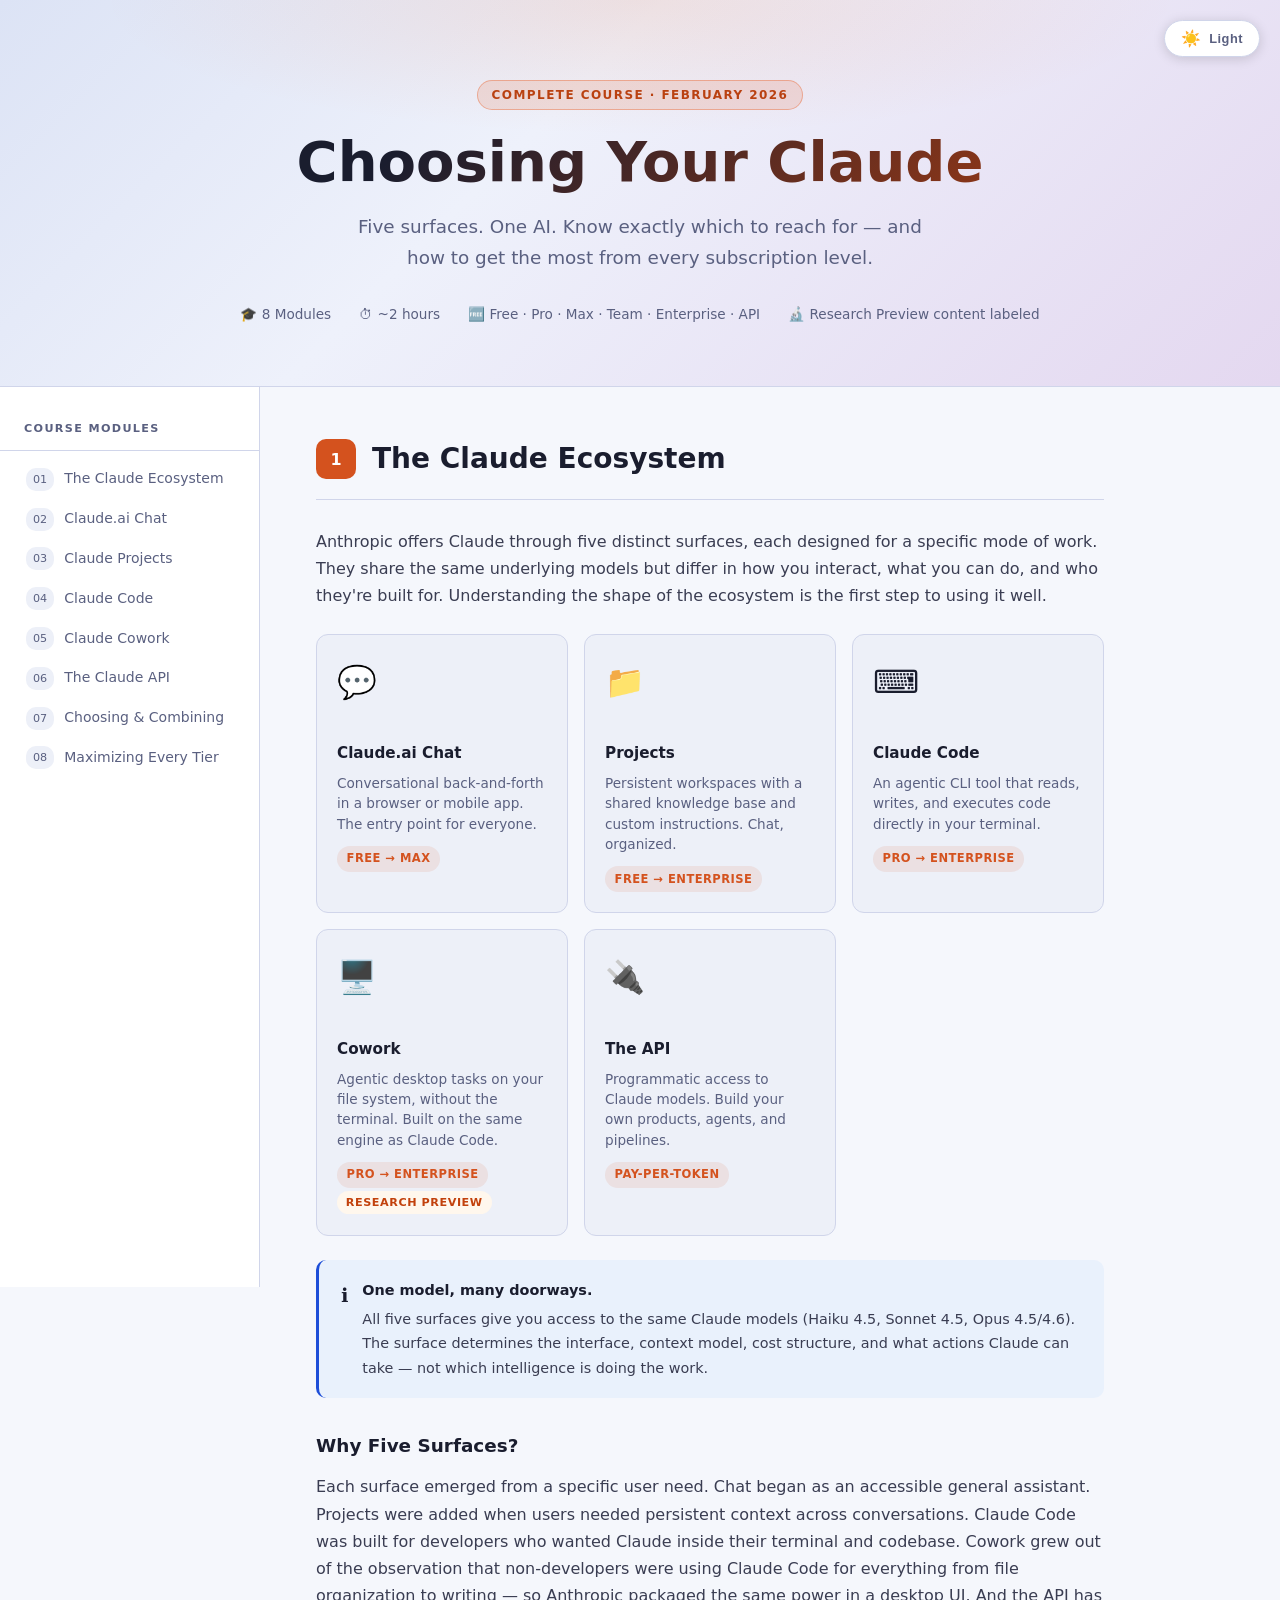
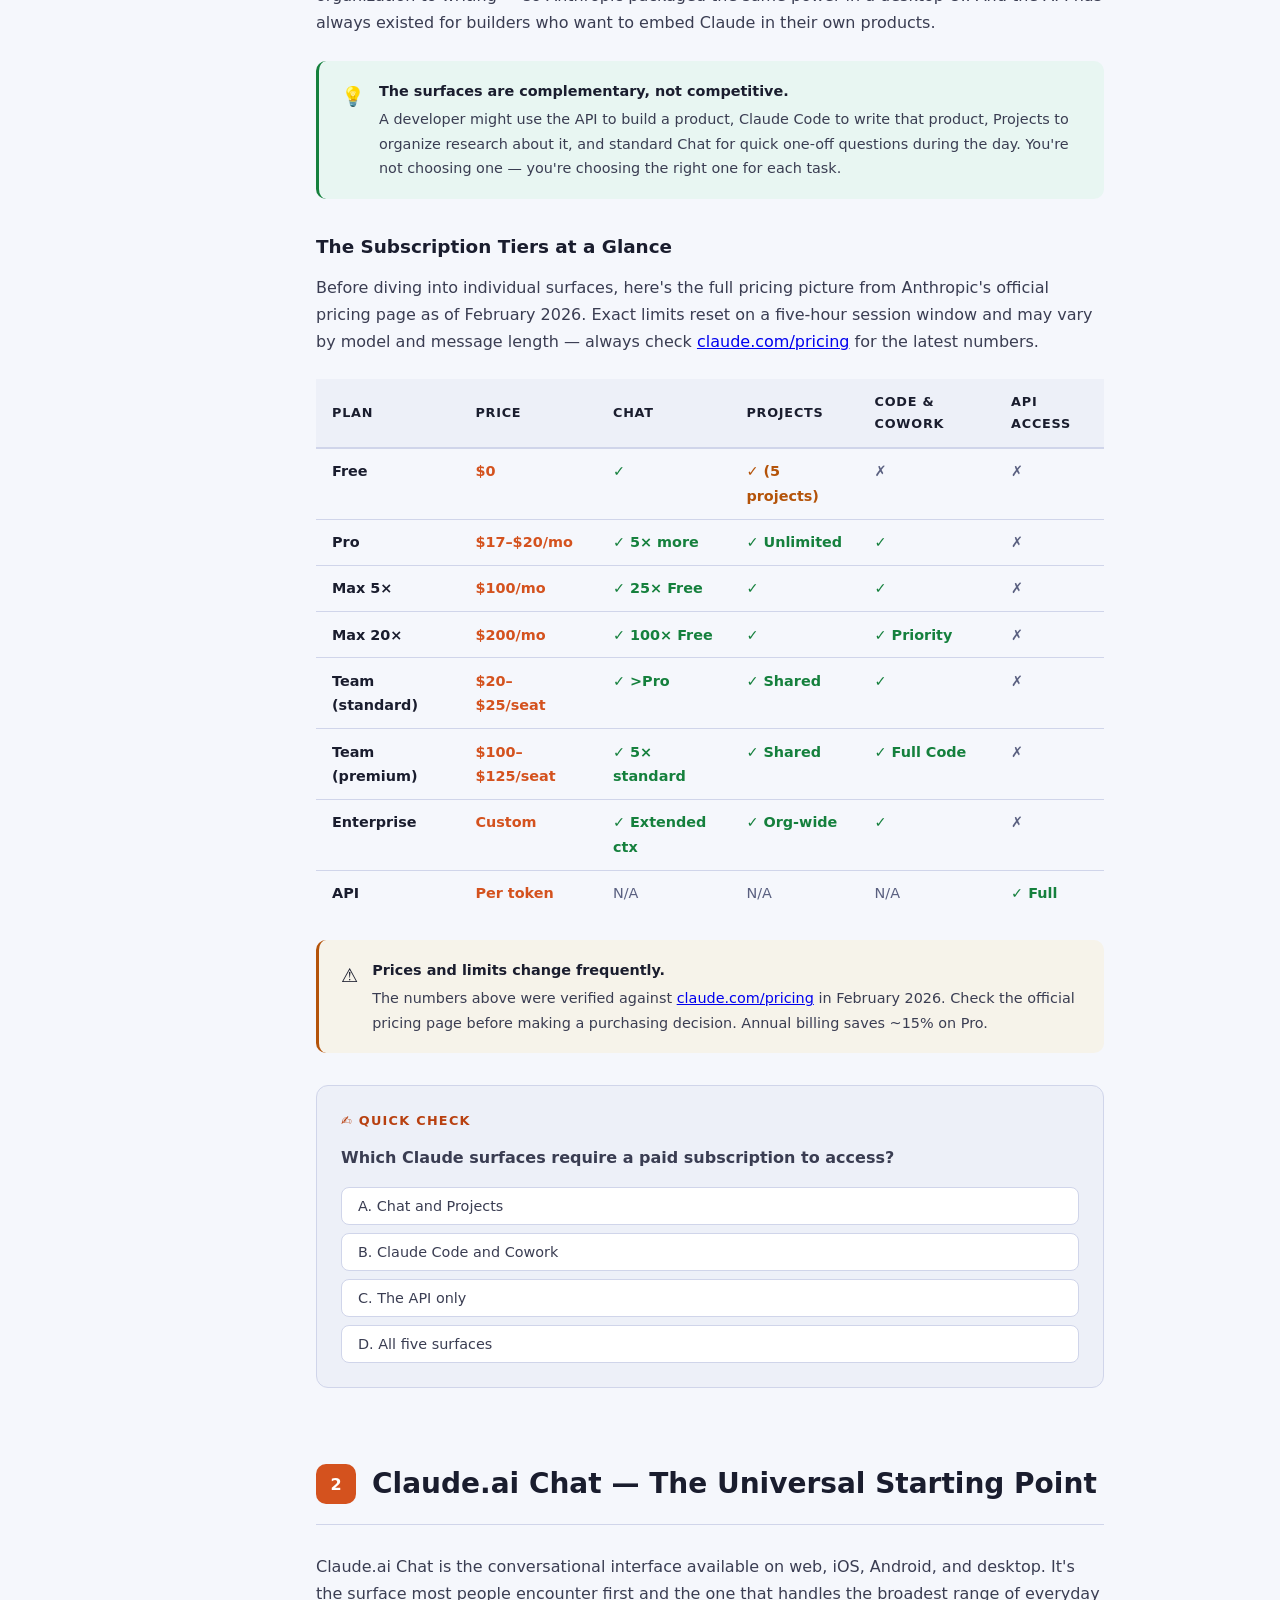
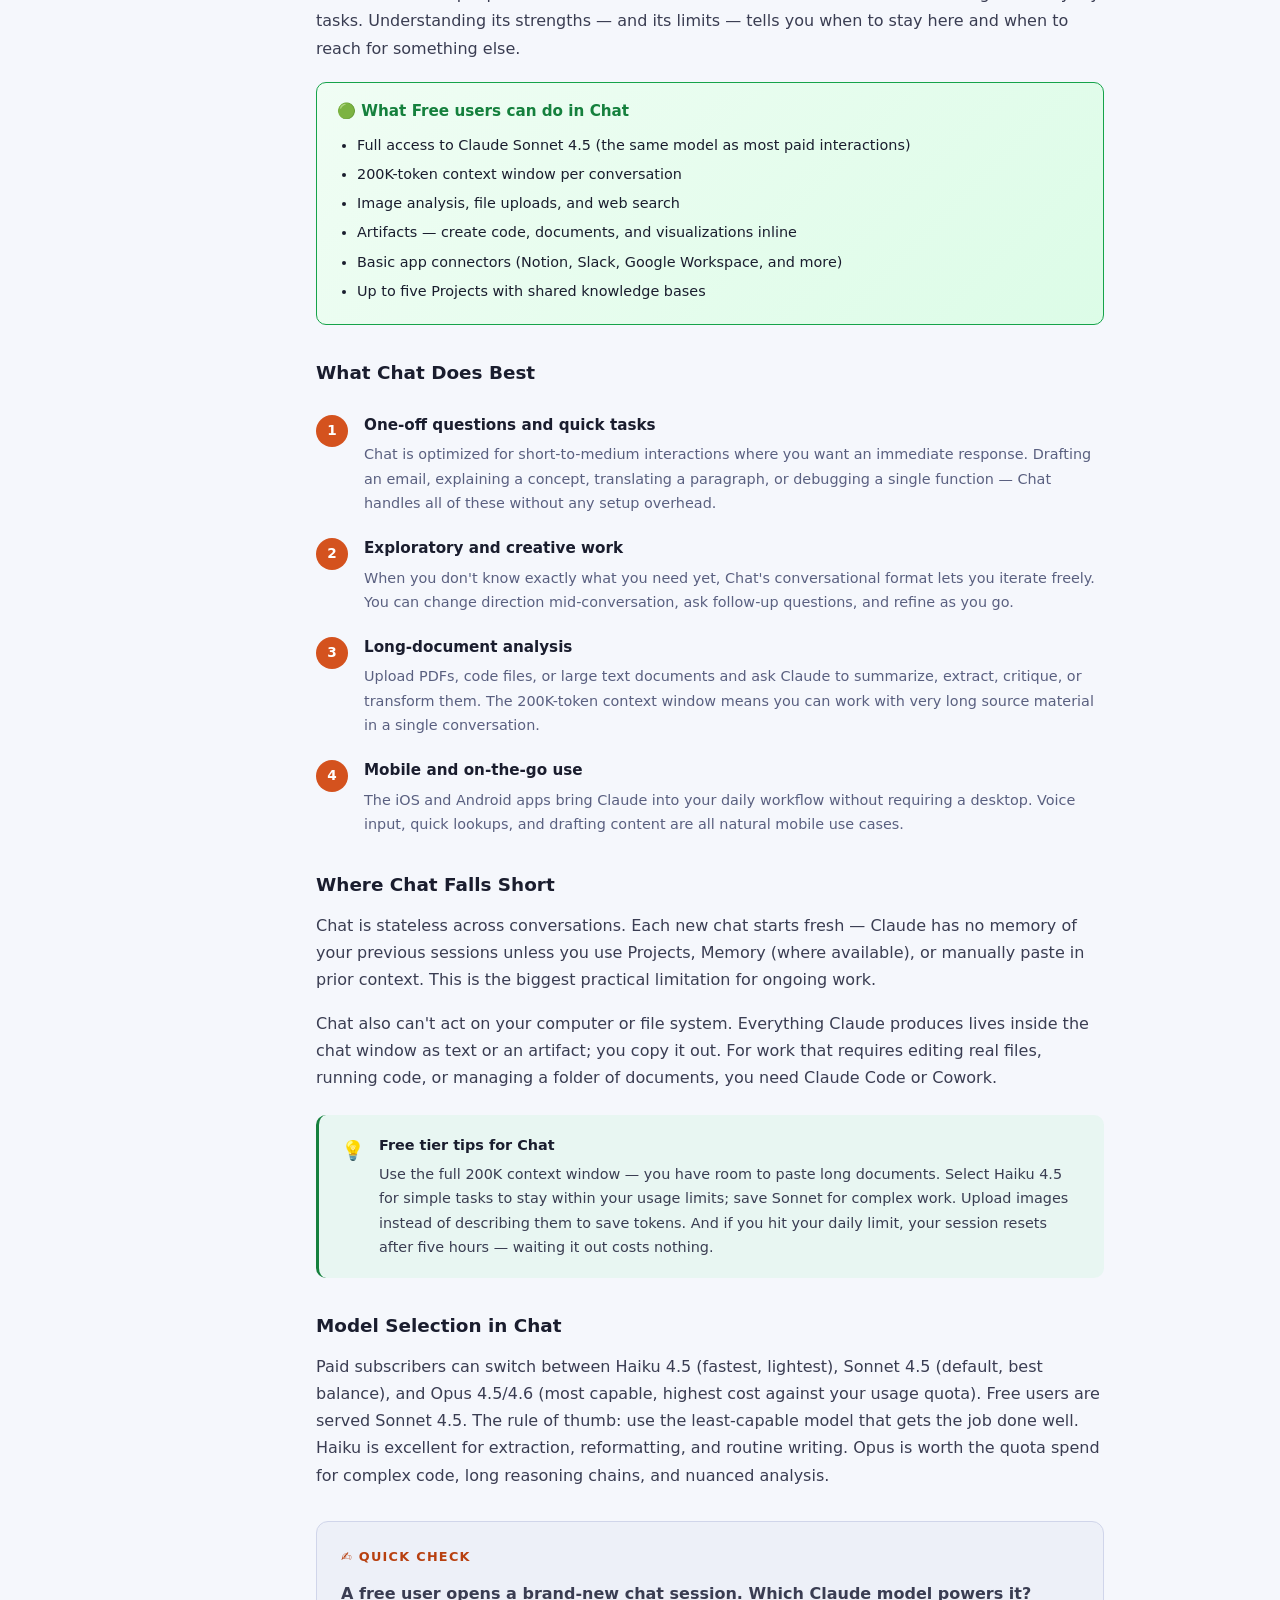
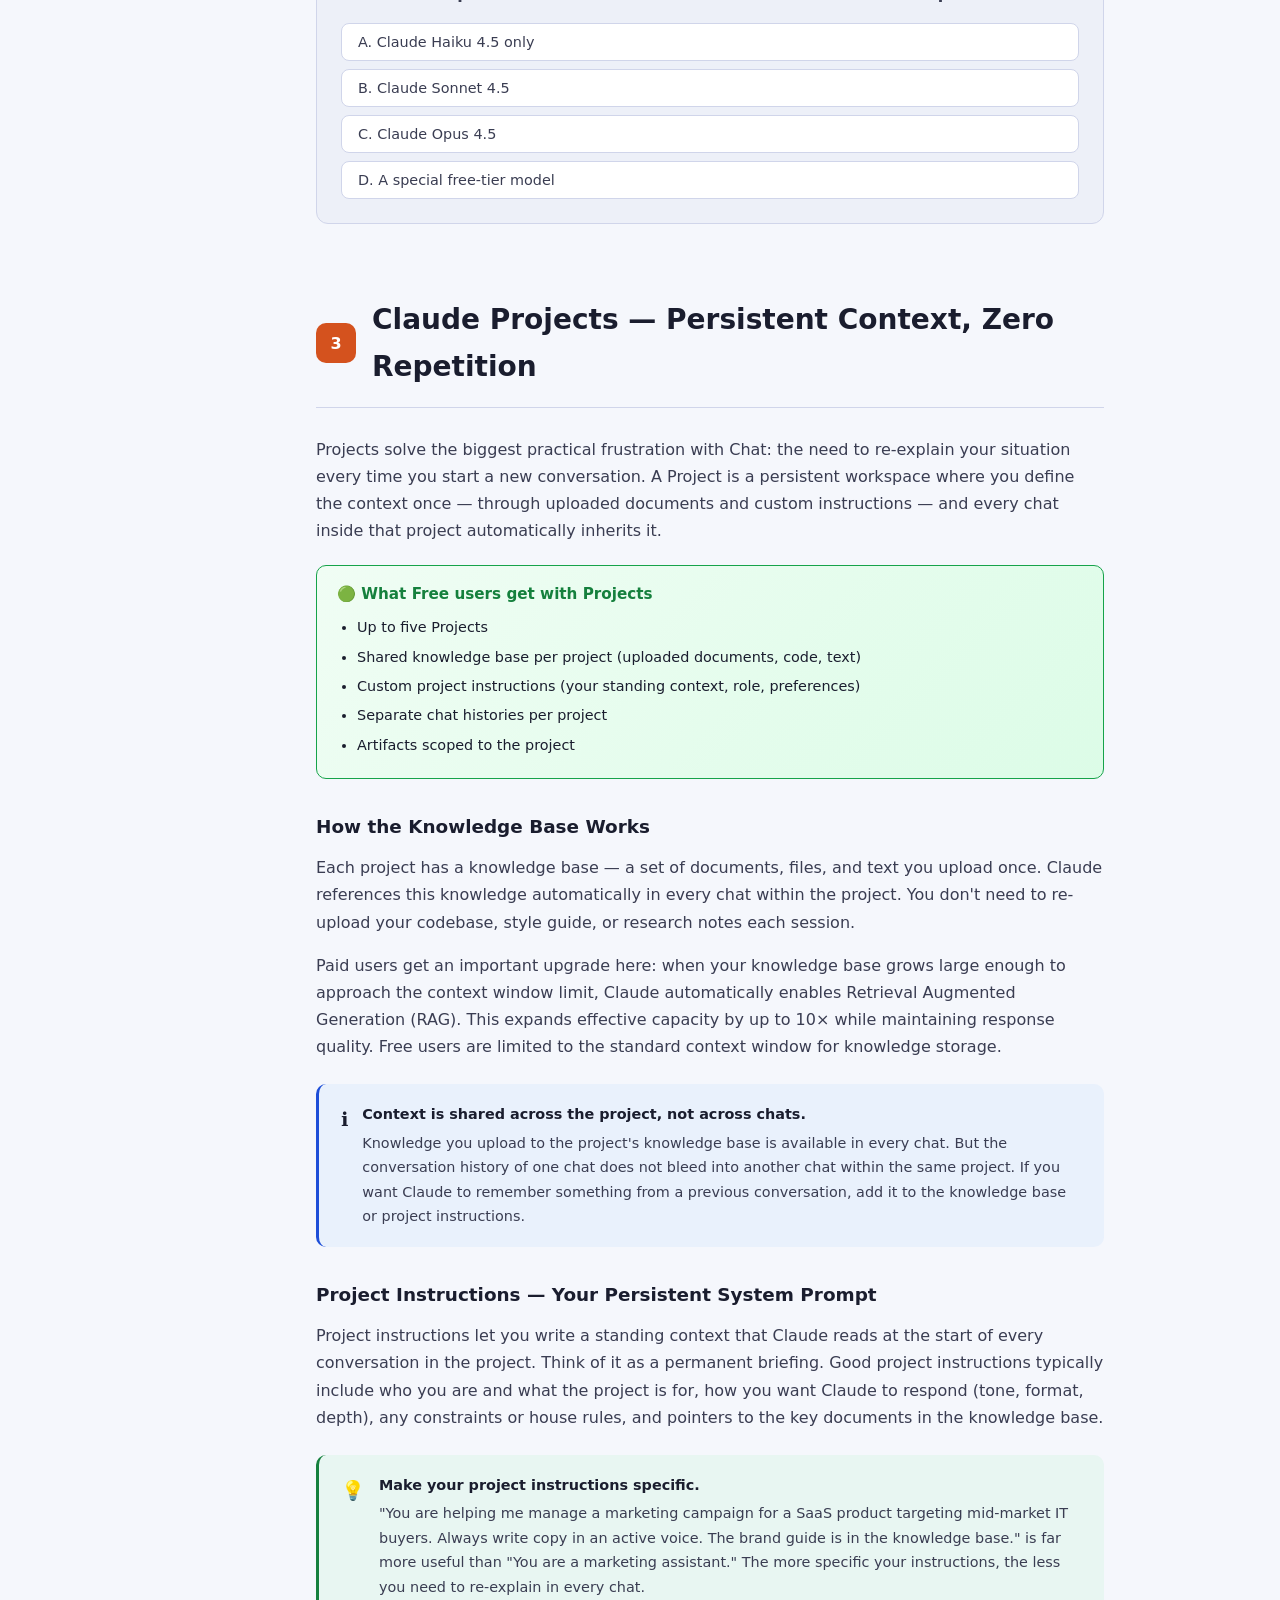
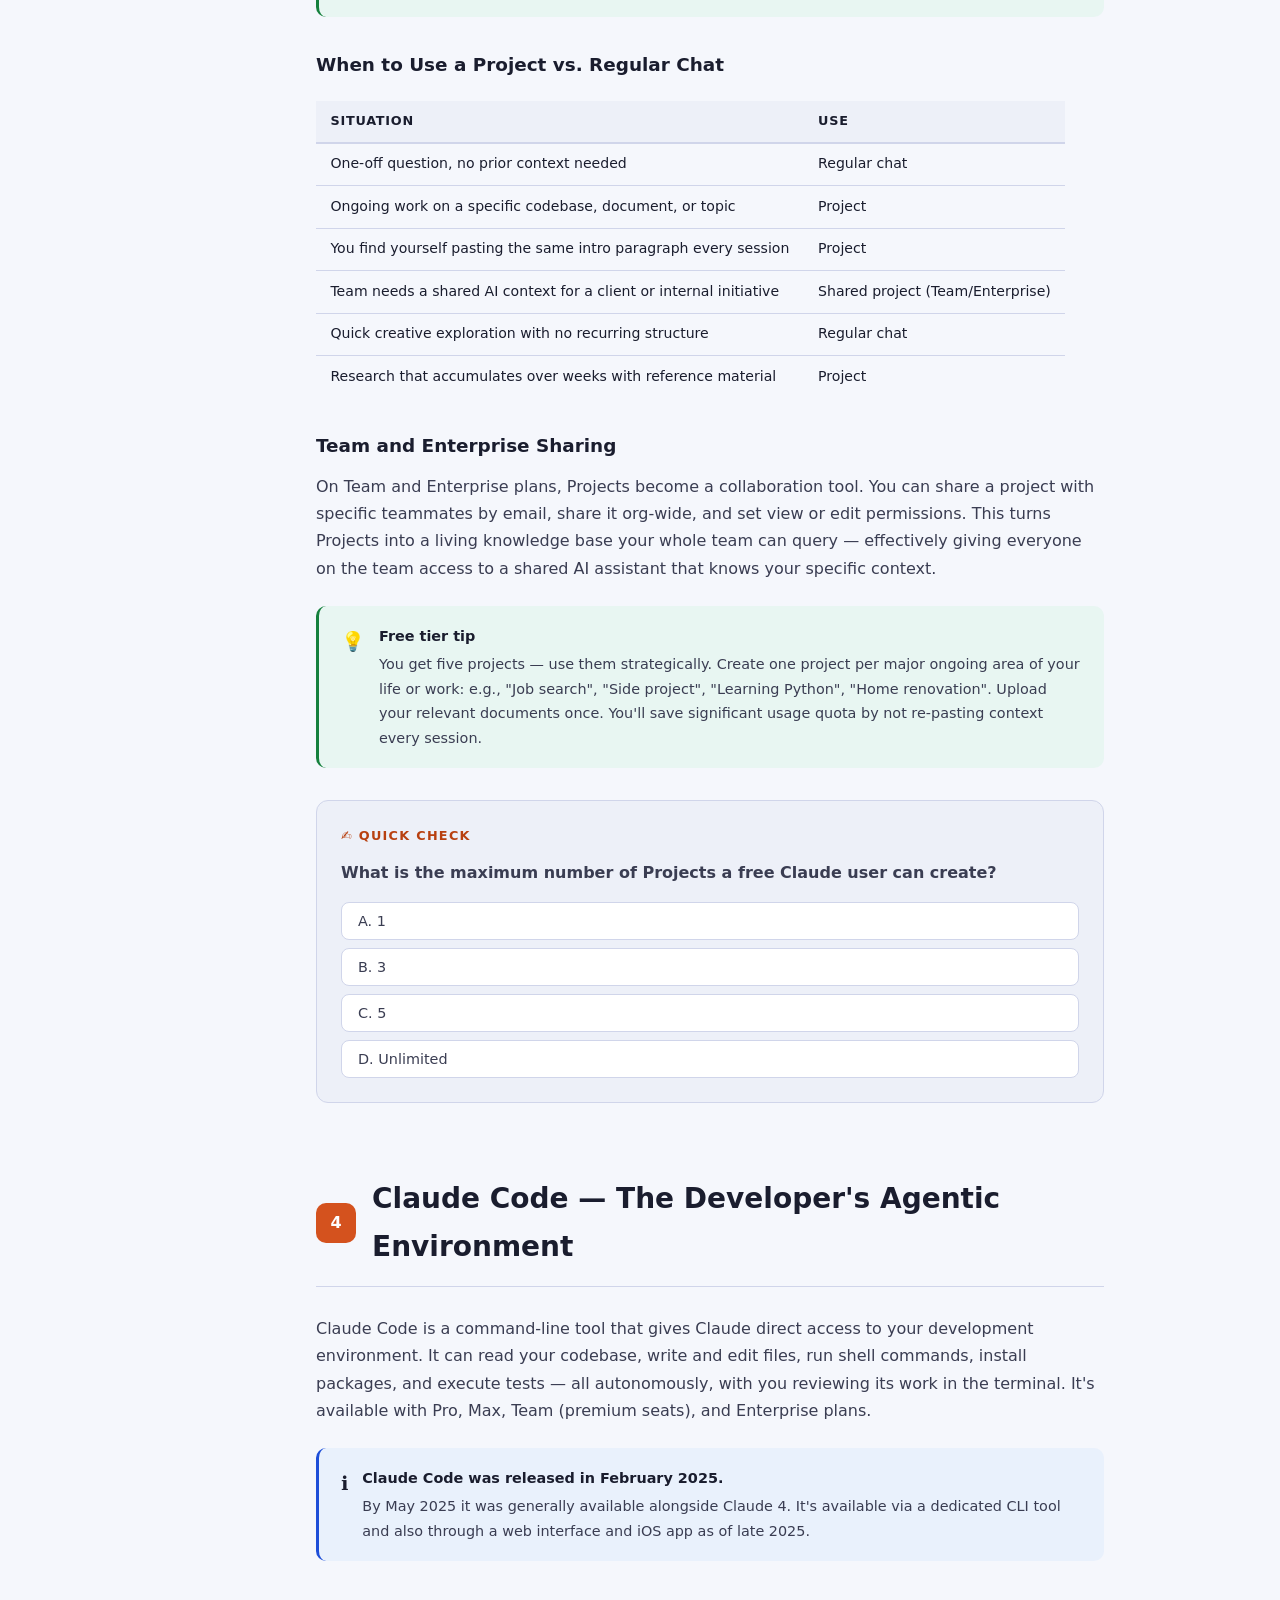
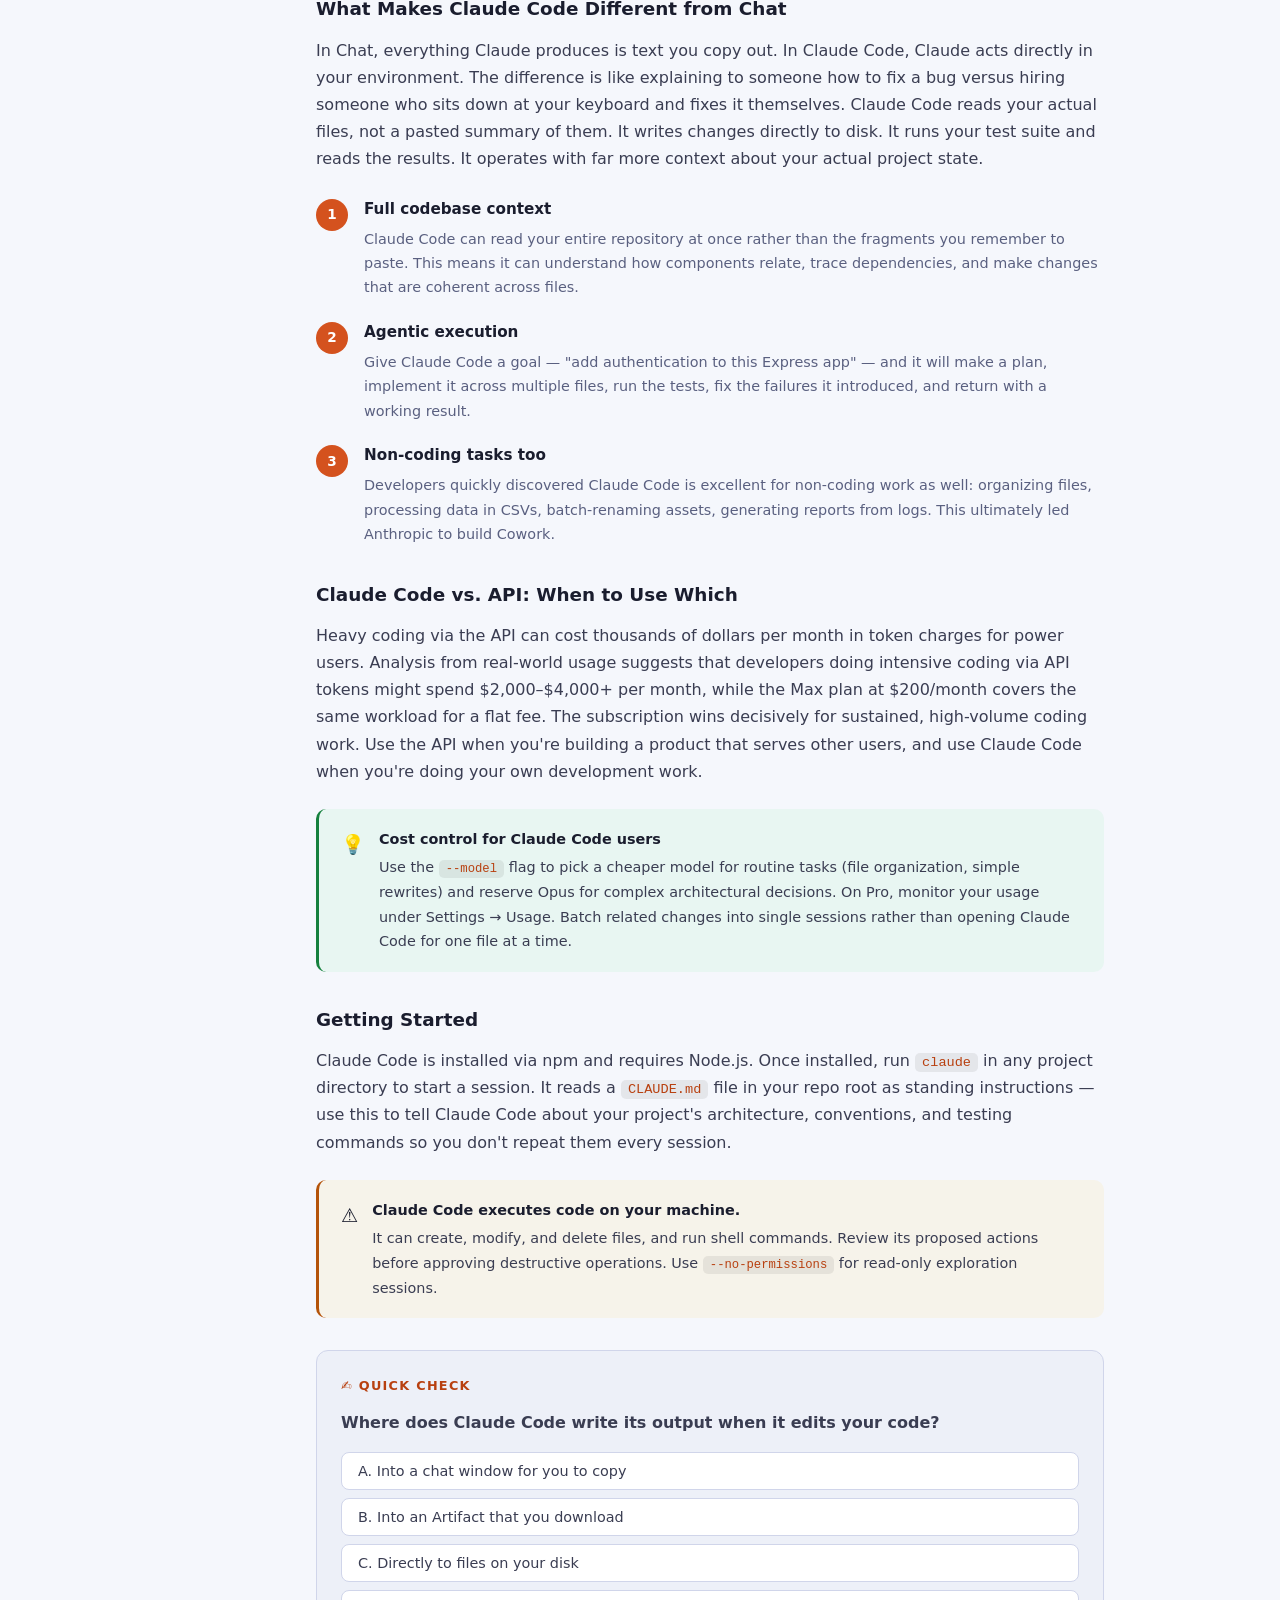
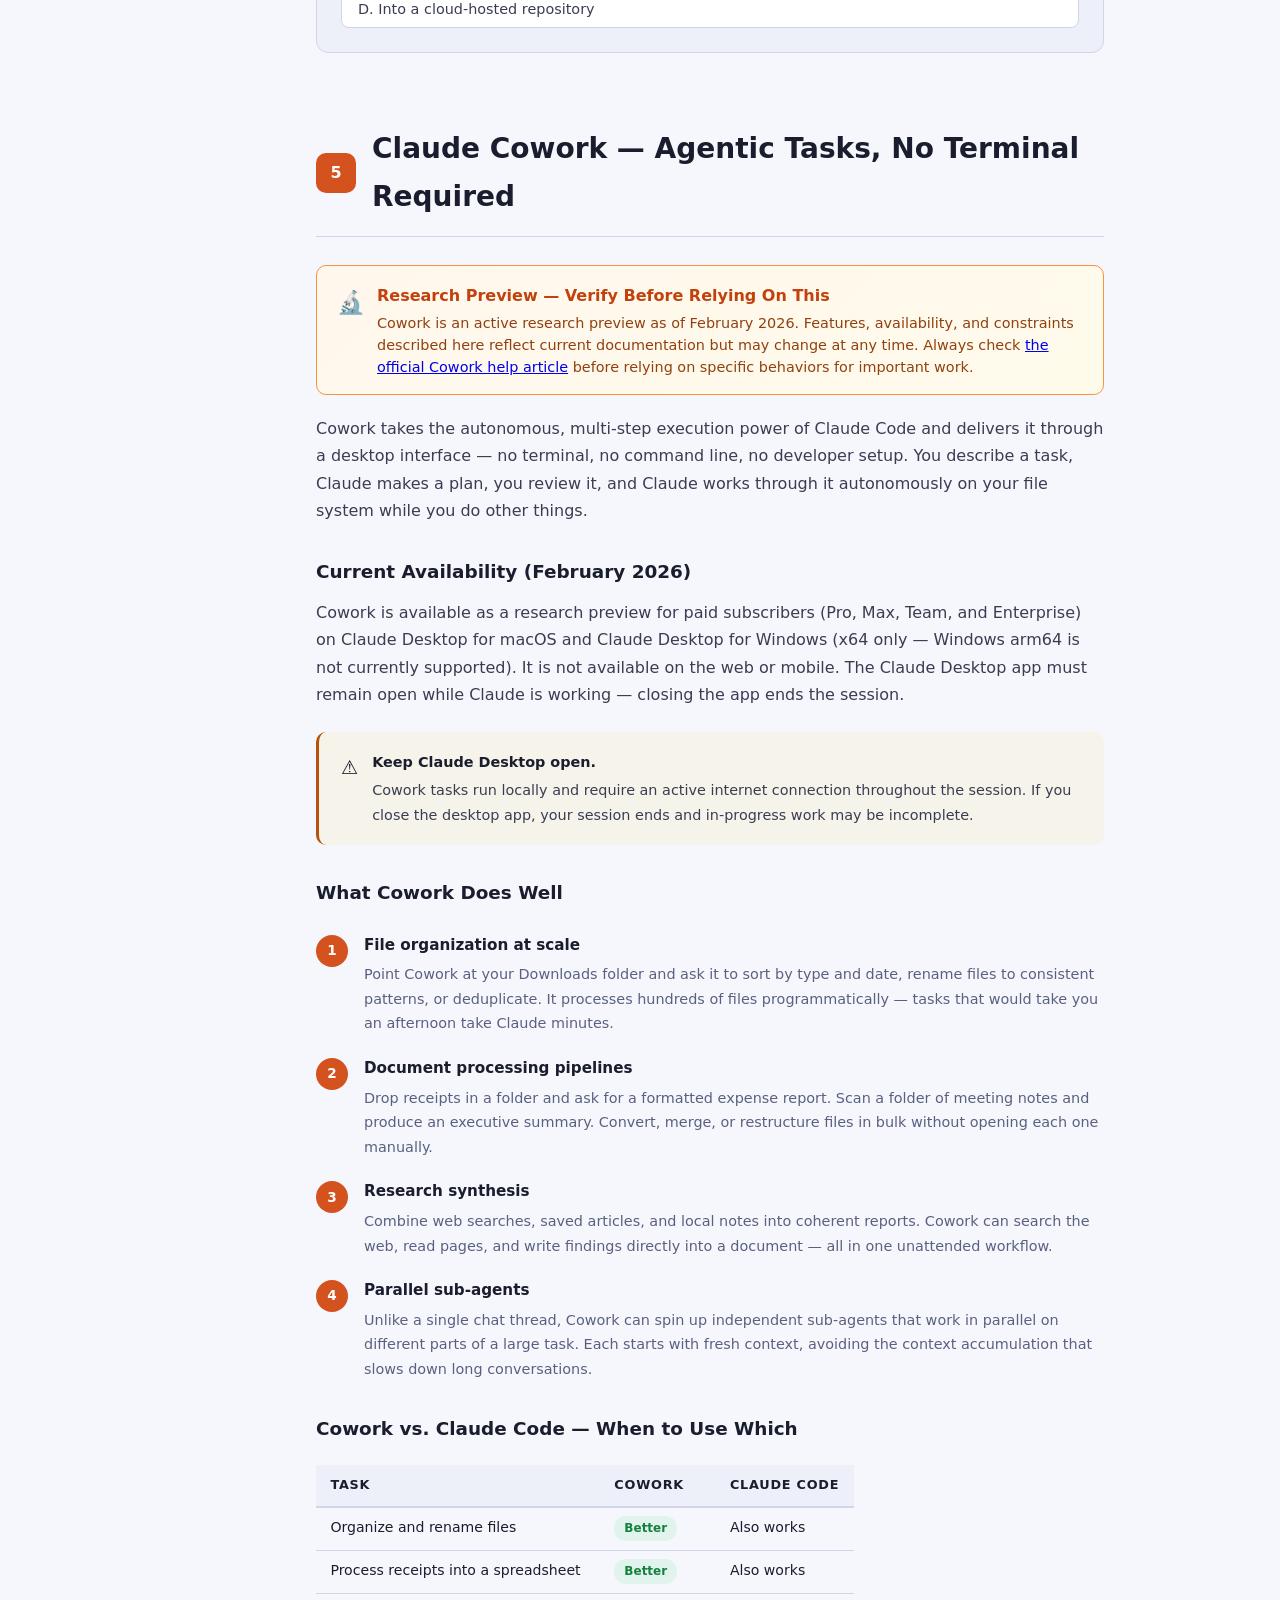
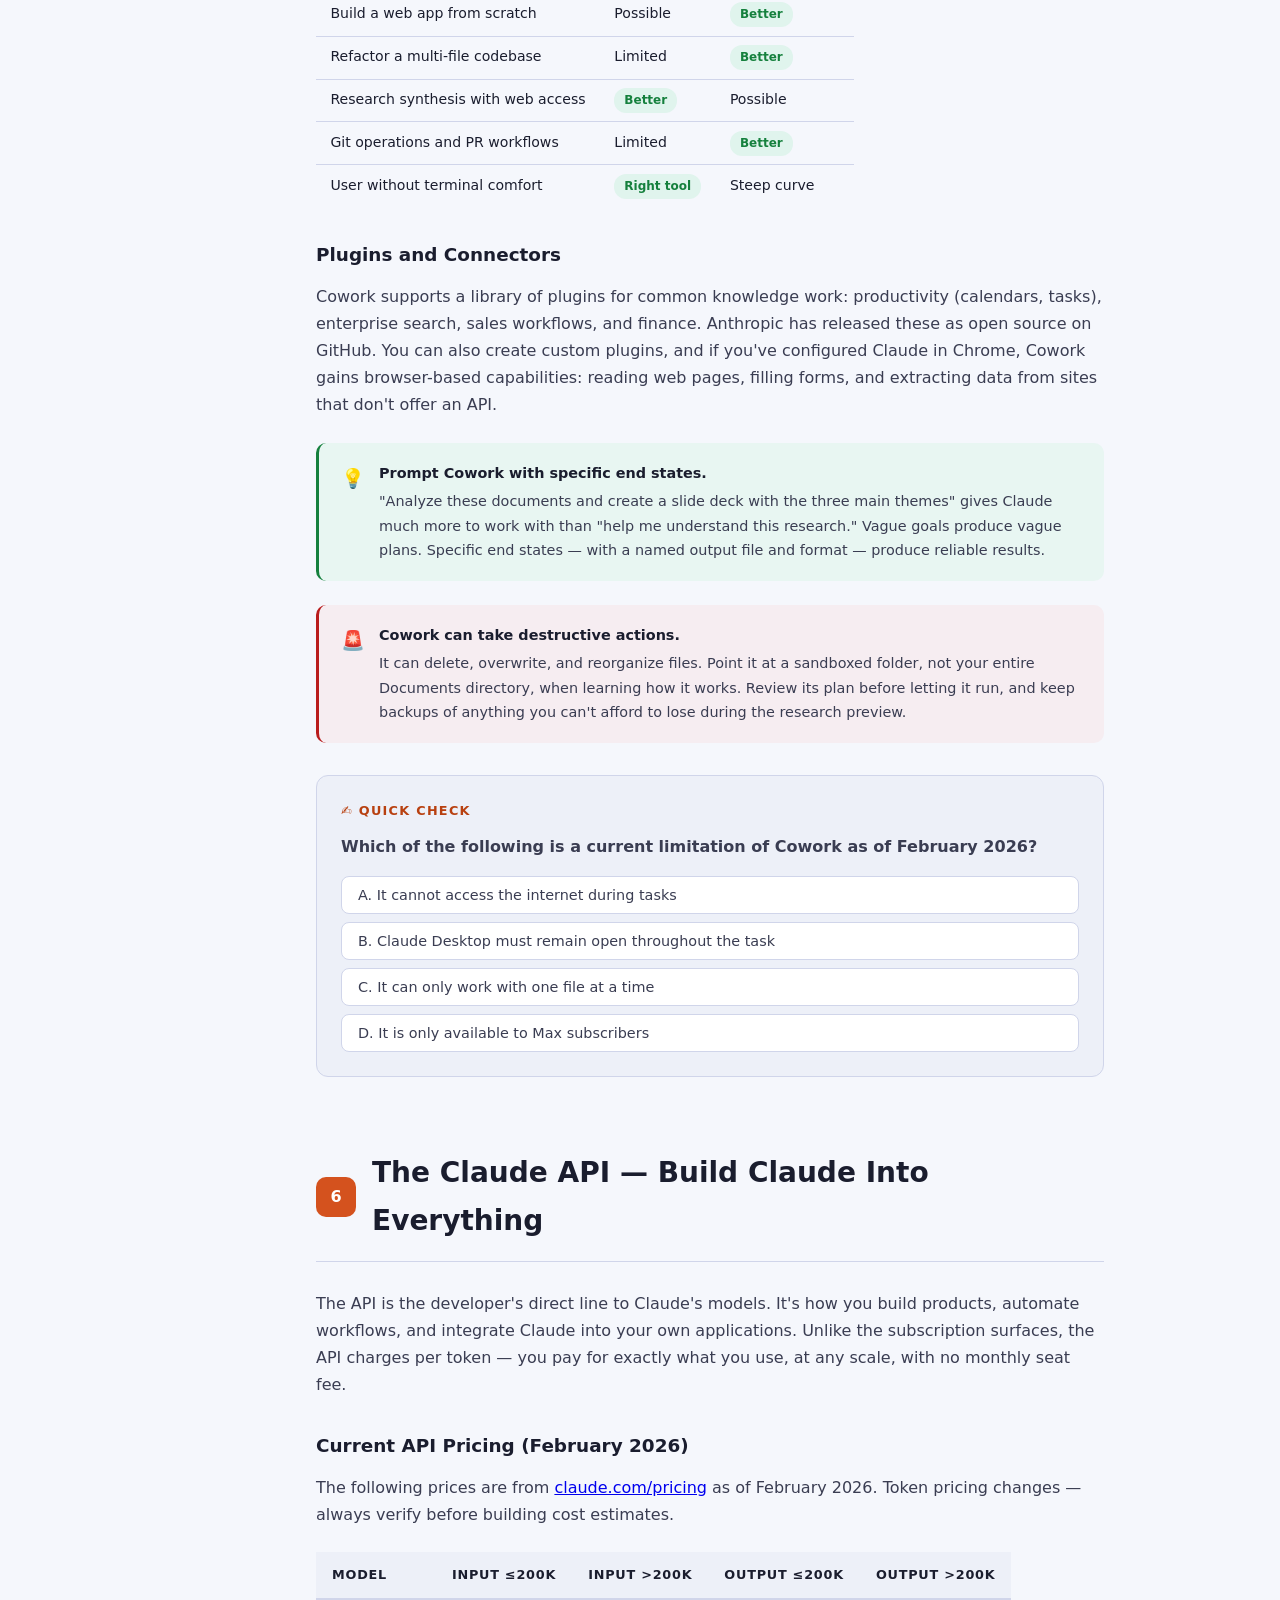
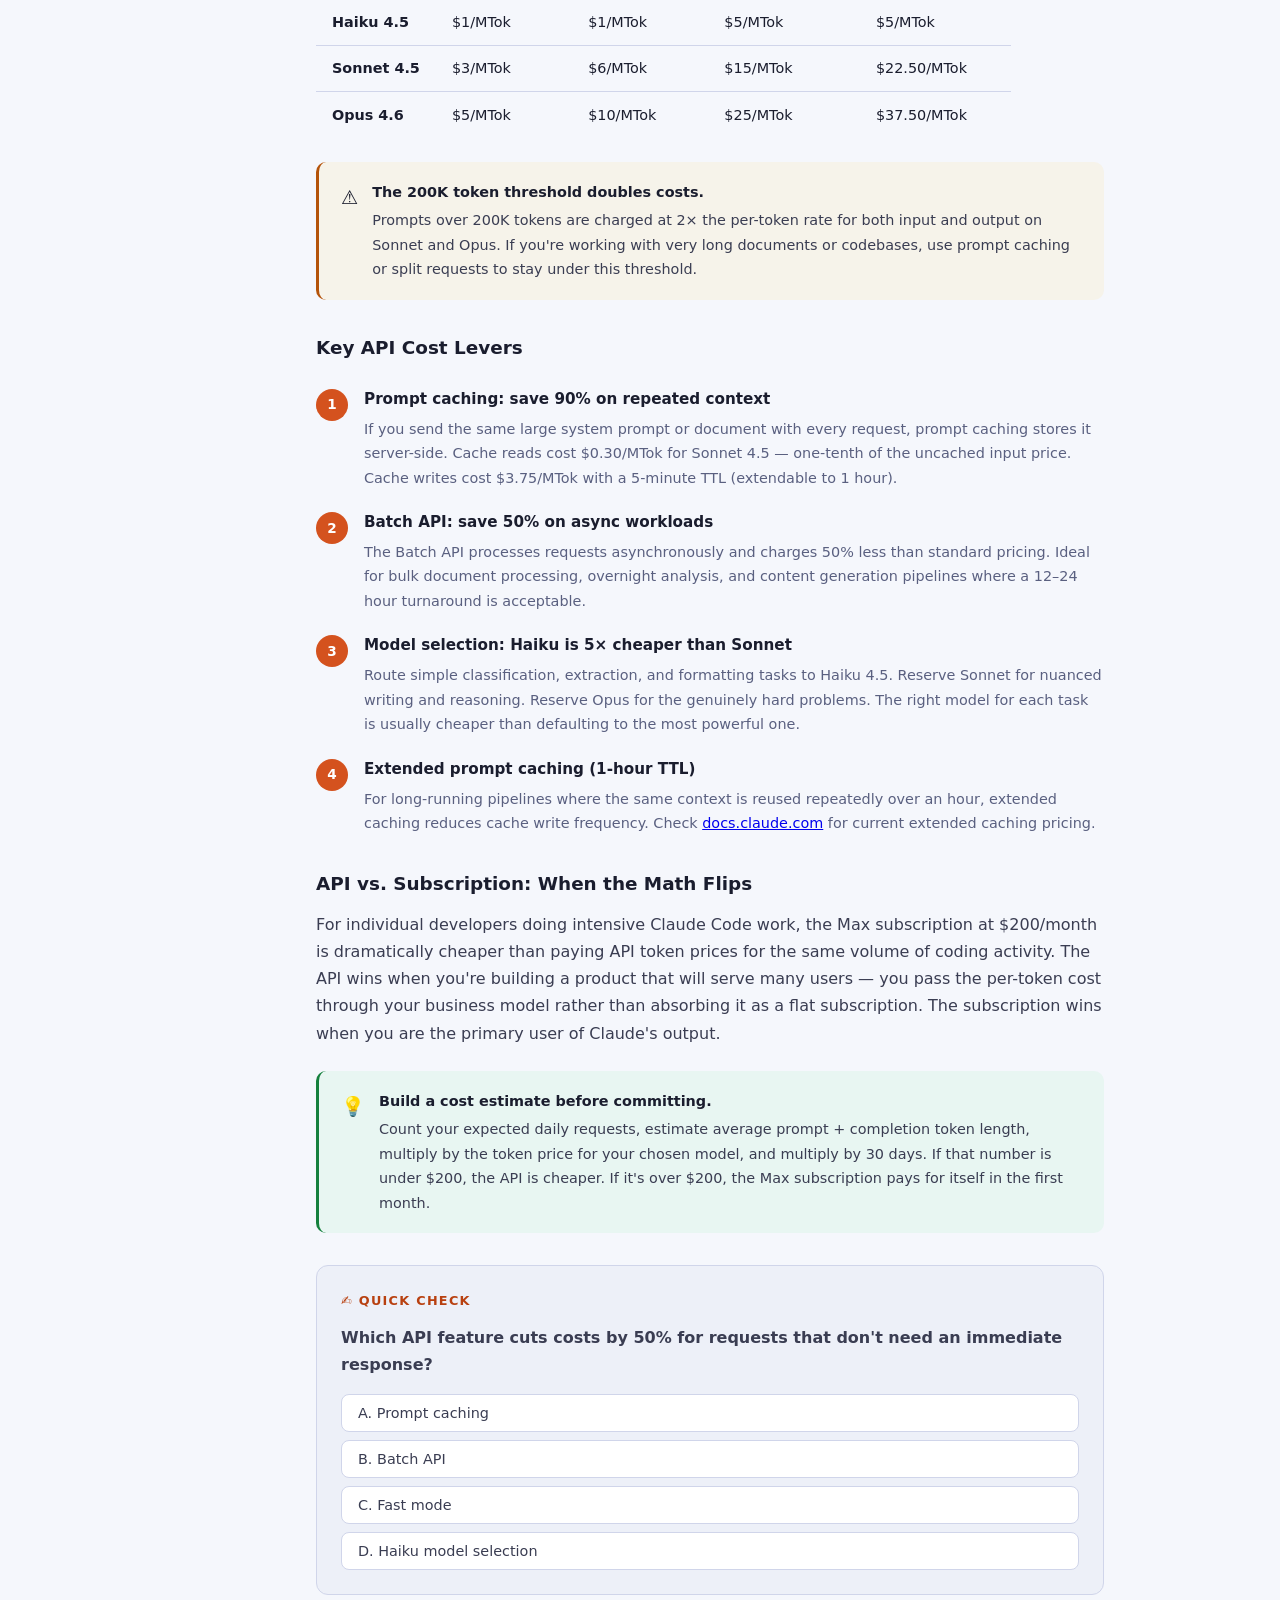
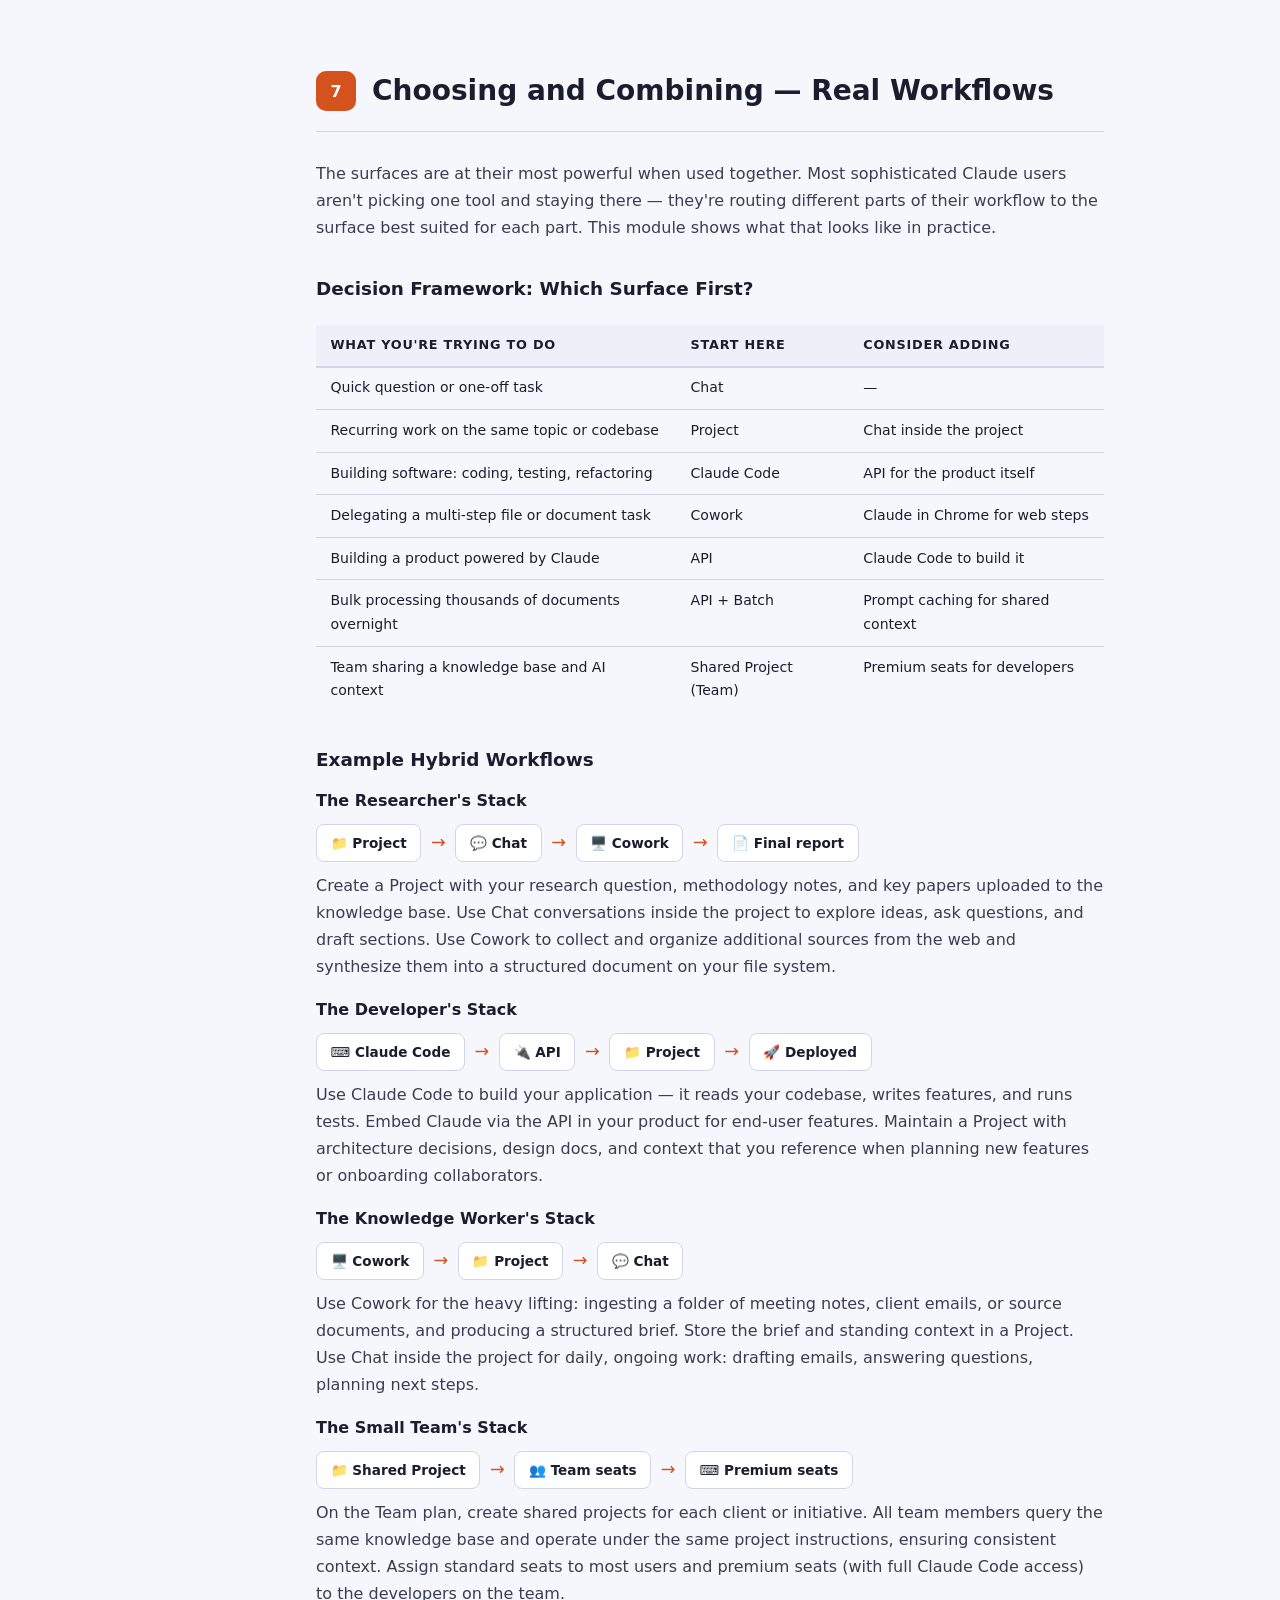
==== commit 20d8c4e3: "Unify card systems and fix nested badge rendering Merge .surface-grid/.surface-card into .card-grid/" ====
--- a/claude-choosing-course.html
+++ b/claude-choosing-course.html
@@ -1,944 +1,1752 @@
-<!DOCTYPE html>
+<!doctype html>
 <html lang="en">
-<head>
-<meta charset="UTF-8">
-<meta name="viewport" content="width=device-width, initial-scale=1.0">
-<title>Choosing Your Claude — Claude Courses</title>
-<meta name="description" content="Choosing Your Claude — A complete guide to Claude.ai chat, Projects, Claude Code, Cowork, and the API. Learn which surface fits every task, and how to maximize value at every subscription tier.">
-<!-- Theme system must load before first paint to avoid flash of wrong theme -->
-<script src="assets/theme.js"></script>
-<link rel="stylesheet" href="assets/theme.css">
-<link rel="stylesheet" href="assets/styles.css">
-</head>
-<body>
-
-<!-- THEME TOGGLE -->
-<button class="theme-toggle" onclick="toggleTheme()" aria-label="Toggle light/dark mode">
-  <span class="toggle-icon" id="toggle-icon">☀️</span>
-  <span class="toggle-label" id="toggle-label">Light</span>
-</button>
-
-<!-- HERO -->
-<div class="hero">
-  <div class="badge">Complete Course · February 2026</div>
-  <h1>Choosing Your Claude</h1>
-  <p class="subtitle">Five surfaces. One AI. Know exactly which to reach for — and how to get the most from every subscription level.</p>
-  <div class="hero-meta">
-    <span>🎓 8 Modules</span>
-    <span>⏱ ~2 hours</span>
-    <span>🆓 Free · Pro · Max · Team · Enterprise · API</span>
-    <span>🔬 Research Preview content labeled</span>
-  </div>
-</div>
-
-<div class="layout">
-
-  <!-- SIDEBAR TOC -->
-  <nav class="toc">
-    <h3>Course Modules</h3>
-    <a href="#m1"><span class="toc-num">01</span> The Claude Ecosystem</a>
-    <a href="#m2"><span class="toc-num">02</span> Claude.ai Chat</a>
-    <a href="#m3"><span class="toc-num">03</span> Claude Projects</a>
-    <a href="#m4"><span class="toc-num">04</span> Claude Code</a>
-    <a href="#m5"><span class="toc-num">05</span> Claude Cowork</a>
-    <a href="#m6"><span class="toc-num">06</span> The Claude API</a>
-    <a href="#m7"><span class="toc-num">07</span> Choosing &amp; Combining</a>
-    <a href="#m8"><span class="toc-num">08</span> Maximizing Every Tier</a>
-  </nav>
-
-  <!-- MAIN -->
-  <main class="content">
-
-    <!-- MODULE 1 -->
-    <section class="section" id="m1">
-      <div class="section-header">
-        <div class="section-num">1</div>
-        <h2>The Claude Ecosystem</h2>
+  <head>
+    <meta charset="UTF-8" />
+    <meta name="viewport" content="width=device-width, initial-scale=1.0" />
+    <title>Choosing Your Claude — Claude Courses</title>
+    <meta
+      name="description"
+      content="Choosing Your Claude — A complete guide to Claude.ai chat, Projects, Claude Code, Cowork, and the API. Learn which surface fits every task, and how to maximize value at every subscription tier."
+    />
+    <!-- Theme system must load before first paint to avoid flash of wrong theme -->
+    <script src="assets/theme.js"></script>
+    <link rel="stylesheet" href="assets/theme.css" />
+    <link rel="stylesheet" href="assets/styles.css" />
+  </head>
+  <body>
+    <!-- THEME TOGGLE -->
+    <button
+      class="theme-toggle"
+      onclick="toggleTheme()"
+      aria-label="Toggle light/dark mode"
+    >
+      <span class="toggle-icon" id="toggle-icon">☀️</span>
+      <span class="toggle-label" id="toggle-label">Light</span>
+    </button>
+
+    <!-- HERO -->
+    <div class="hero">
+      <div class="badge">Complete Course · February 2026</div>
+      <h1>Choosing Your Claude</h1>
+      <p class="subtitle">
+        Five surfaces. One AI. Know exactly which to reach for — and how to get
+        the most from every subscription level.
+      </p>
+      <div class="hero-meta">
+        <span>🎓 8 Modules</span>
+        <span>⏱ ~2 hours</span>
+        <span>🆓 Free · Pro · Max · Team · Enterprise · API</span>
+        <span>🔬 Research Preview content labeled</span>
       </div>
-
-      <p>Anthropic offers Claude through five distinct surfaces, each designed for a specific mode of work. They share the same underlying models but differ in how you interact, what you can do, and who they're built for. Understanding the shape of the ecosystem is the first step to using it well.</p>
-
-      <div class="surface-grid">
-        <div class="surface-card">
-          <span class="surface-icon">💬</span>
-          <h3>Claude.ai Chat</h3>
-          <p>Conversational back-and-forth in a browser or mobile app. The entry point for everyone.</p>
-          <span class="surface-tier">Free → Max</span>
-        </div>
-        <div class="surface-card">
-          <span class="surface-icon">📁</span>
-          <h3>Projects</h3>
-          <p>Persistent workspaces with a shared knowledge base and custom instructions. Chat, organized.</p>
-          <span class="surface-tier">Free → Enterprise</span>
-        </div>
-        <div class="surface-card">
-          <span class="surface-icon">⌨️</span>
-          <h3>Claude Code</h3>
-          <p>An agentic CLI tool that reads, writes, and executes code directly in your terminal.</p>
-          <span class="surface-tier">Pro → Enterprise</span>
-        </div>
-        <div class="surface-card">
-          <span class="surface-icon">🖥️</span>
-          <h3>Cowork</h3>
-          <p>Agentic desktop tasks on your file system, without the terminal. Built on the same engine as Claude Code.</p>
-          <span class="surface-tier">Pro → Enterprise <span class="badge badge-preview">Research Preview</span></span>
-        </div>
-        <div class="surface-card">
-          <span class="surface-icon">🔌</span>
-          <h3>The API</h3>
-          <p>Programmatic access to Claude models. Build your own products, agents, and pipelines.</p>
-          <span class="surface-tier">Pay-per-token</span>
-        </div>
-      </div>
-
-      <div class="callout info">
-        <div class="callout-icon">ℹ️</div>
-        <div class="callout-body">
-          <strong>One model, many doorways.</strong>
-          <p>All five surfaces give you access to the same Claude models (Haiku 4.5, Sonnet 4.5, Opus 4.5/4.6). The surface determines the interface, context model, cost structure, and what actions Claude can take — not which intelligence is doing the work.</p>
-        </div>
-      </div>
-
-      <h3>Why Five Surfaces?</h3>
-      <p>Each surface emerged from a specific user need. Chat began as an accessible general assistant. Projects were added when users needed persistent context across conversations. Claude Code was built for developers who wanted Claude inside their terminal and codebase. Cowork grew out of the observation that non-developers were using Claude Code for everything from file organization to writing — so Anthropic packaged the same power in a desktop UI. And the API has always existed for builders who want to embed Claude in their own products.</p>
-
-      <div class="callout tip">
-        <div class="callout-icon">💡</div>
-        <div class="callout-body">
-          <strong>The surfaces are complementary, not competitive.</strong>
-          <p>A developer might use the API to build a product, Claude Code to write that product, Projects to organize research about it, and standard Chat for quick one-off questions during the day. You're not choosing one — you're choosing the right one for each task.</p>
-        </div>
-      </div>
-
-      <h3>The Subscription Tiers at a Glance</h3>
-      <p>Before diving into individual surfaces, here's the full pricing picture from Anthropic's official pricing page as of February 2026. Exact limits reset on a five-hour session window and may vary by model and message length — always check <a href="https://claude.com/pricing" target="_blank" rel="noopener">claude.com/pricing</a> for the latest numbers.</p>
-
-      <table class="plan-table">
-        <thead>
-          <tr>
-            <th>Plan</th>
-            <th>Price</th>
-            <th>Chat</th>
-            <th>Projects</th>
-            <th>Code &amp; Cowork</th>
-            <th>API Access</th>
-          </tr>
-        </thead>
-        <tbody>
-          <tr>
-            <td><span class="plan-name">Free</span></td>
-            <td><span class="plan-price">$0</span></td>
-            <td class="check">✓</td>
-            <td class="partial">✓ (5 projects)</td>
-            <td class="cross">✗</td>
-            <td class="cross">✗</td>
-          </tr>
-          <tr>
-            <td><span class="plan-name">Pro</span></td>
-            <td><span class="plan-price">$17–$20/mo</span></td>
-            <td class="check">✓ 5× more</td>
-            <td class="check">✓ Unlimited</td>
-            <td class="check">✓</td>
-            <td class="cross">✗</td>
-          </tr>
-          <tr>
-            <td><span class="plan-name">Max 5×</span></td>
-            <td><span class="plan-price">$100/mo</span></td>
-            <td class="check">✓ 25× Free</td>
-            <td class="check">✓</td>
-            <td class="check">✓</td>
-            <td class="cross">✗</td>
-          </tr>
-          <tr>
-            <td><span class="plan-name">Max 20×</span></td>
-            <td><span class="plan-price">$200/mo</span></td>
-            <td class="check">✓ 100× Free</td>
-            <td class="check">✓</td>
-            <td class="check">✓ Priority</td>
-            <td class="cross">✗</td>
-          </tr>
-          <tr>
-            <td><span class="plan-name">Team (standard)</span></td>
-            <td><span class="plan-price">$20–$25/seat</span></td>
-            <td class="check">✓ &gt;Pro</td>
-            <td class="check">✓ Shared</td>
-            <td class="check">✓</td>
-            <td class="cross">✗</td>
-          </tr>
-          <tr>
-            <td><span class="plan-name">Team (premium)</span></td>
-            <td><span class="plan-price">$100–$125/seat</span></td>
-            <td class="check">✓ 5× standard</td>
-            <td class="check">✓ Shared</td>
-            <td class="check">✓ Full Code</td>
-            <td class="cross">✗</td>
-          </tr>
-          <tr>
-            <td><span class="plan-name">Enterprise</span></td>
-            <td><span class="plan-price">Custom</span></td>
-            <td class="check">✓ Extended ctx</td>
-            <td class="check">✓ Org-wide</td>
-            <td class="check">✓</td>
-            <td class="cross">✗</td>
-          </tr>
-          <tr>
-            <td><span class="plan-name">API</span></td>
-            <td><span class="plan-price">Per token</span></td>
-            <td class="cross">N/A</td>
-            <td class="cross">N/A</td>
-            <td class="cross">N/A</td>
-            <td class="check">✓ Full</td>
-          </tr>
-        </tbody>
-      </table>
-
-      <div class="callout warning">
-        <div class="callout-icon">⚠️</div>
-        <div class="callout-body">
-          <strong>Prices and limits change frequently.</strong>
-          <p>The numbers above were verified against <a href="https://claude.com/pricing" target="_blank" rel="noopener">claude.com/pricing</a> in February 2026. Check the official pricing page before making a purchasing decision. Annual billing saves ~15% on Pro.</p>
-        </div>
-      </div>
-
-      <div class="quiz">
-        <h4>✍️ Quick Check</h4>
-        <p>Which Claude surfaces require a paid subscription to access?</p>
-        <div class="quiz-options">
-          <button class="quiz-opt" onclick="quizAnswer(this, false)">A. Chat and Projects</button>
-          <button class="quiz-opt" onclick="quizAnswer(this, true)">B. Claude Code and Cowork</button>
-          <button class="quiz-opt" onclick="quizAnswer(this, false)">C. The API only</button>
-          <button class="quiz-opt" onclick="quizAnswer(this, false)">D. All five surfaces</button>
-        </div>
-        <div class="quiz-feedback"></div>
-      </div>
-    </section>
-
-    <!-- MODULE 2 -->
-    <section class="section" id="m2">
-      <div class="section-header">
-        <div class="section-num">2</div>
-        <h2>Claude.ai Chat — The Universal Starting Point</h2>
-      </div>
-
-      <p>Claude.ai Chat is the conversational interface available on web, iOS, Android, and desktop. It's the surface most people encounter first and the one that handles the broadest range of everyday tasks. Understanding its strengths — and its limits — tells you when to stay here and when to reach for something else.</p>
-
-      <div class="free-highlight">
-        <h4>🟢 What Free users can do in Chat</h4>
-        <ul>
-          <li>Full access to Claude Sonnet 4.5 (the same model as most paid interactions)</li>
-          <li>200K-token context window per conversation</li>
-          <li>Image analysis, file uploads, and web search</li>
-          <li>Artifacts — create code, documents, and visualizations inline</li>
-          <li>Basic app connectors (Notion, Slack, Google Workspace, and more)</li>
-          <li>Up to five Projects with shared knowledge bases</li>
-        </ul>
-      </div>
-
-      <h3>What Chat Does Best</h3>
-      <div class="steps">
-        <div class="step">
-          <div class="step-num">1</div>
-          <div class="step-body">
-            <h4>One-off questions and quick tasks</h4>
-            <p>Chat is optimized for short-to-medium interactions where you want an immediate response. Drafting an email, explaining a concept, translating a paragraph, or debugging a single function — Chat handles all of these without any setup overhead.</p>
-          </div>
-        </div>
-        <div class="step">
-          <div class="step-num">2</div>
-          <div class="step-body">
-            <h4>Exploratory and creative work</h4>
-            <p>When you don't know exactly what you need yet, Chat's conversational format lets you iterate freely. You can change direction mid-conversation, ask follow-up questions, and refine as you go.</p>
-          </div>
-        </div>
-        <div class="step">
-          <div class="step-num">3</div>
-          <div class="step-body">
-            <h4>Long-document analysis</h4>
-            <p>Upload PDFs, code files, or large text documents and ask Claude to summarize, extract, critique, or transform them. The 200K-token context window means you can work with very long source material in a single conversation.</p>
-          </div>
-        </div>
-        <div class="step">
-          <div class="step-num">4</div>
-          <div class="step-body">
-            <h4>Mobile and on-the-go use</h4>
-            <p>The iOS and Android apps bring Claude into your daily workflow without requiring a desktop. Voice input, quick lookups, and drafting content are all natural mobile use cases.</p>
-          </div>
-        </div>
-      </div>
-
-      <h3>Where Chat Falls Short</h3>
-      <p>Chat is stateless across conversations. Each new chat starts fresh — Claude has no memory of your previous sessions unless you use Projects, Memory (where available), or manually paste in prior context. This is the biggest practical limitation for ongoing work.</p>
-
-      <p>Chat also can't act on your computer or file system. Everything Claude produces lives inside the chat window as text or an artifact; you copy it out. For work that requires editing real files, running code, or managing a folder of documents, you need Claude Code or Cowork.</p>
-
-      <div class="callout tip">
-        <div class="callout-icon">💡</div>
-        <div class="callout-body">
-          <strong>Free tier tips for Chat</strong>
-          <p>Use the full 200K context window — you have room to paste long documents. Select Haiku 4.5 for simple tasks to stay within your usage limits; save Sonnet for complex work. Upload images instead of describing them to save tokens. And if you hit your daily limit, your session resets after five hours — waiting it out costs nothing.</p>
-        </div>
-      </div>
-
-      <h3>Model Selection in Chat</h3>
-      <p>Paid subscribers can switch between Haiku 4.5 (fastest, lightest), Sonnet 4.5 (default, best balance), and Opus 4.5/4.6 (most capable, highest cost against your usage quota). Free users are served Sonnet 4.5. The rule of thumb: use the least-capable model that gets the job done well. Haiku is excellent for extraction, reformatting, and routine writing. Opus is worth the quota spend for complex code, long reasoning chains, and nuanced analysis.</p>
-
-      <div class="quiz">
-        <h4>✍️ Quick Check</h4>
-        <p>A free user opens a brand-new chat session. Which Claude model powers it?</p>
-        <div class="quiz-options">
-          <button class="quiz-opt" onclick="quizAnswer(this, false)">A. Claude Haiku 4.5 only</button>
-          <button class="quiz-opt" onclick="quizAnswer(this, true)">B. Claude Sonnet 4.5</button>
-          <button class="quiz-opt" onclick="quizAnswer(this, false)">C. Claude Opus 4.5</button>
-          <button class="quiz-opt" onclick="quizAnswer(this, false)">D. A special free-tier model</button>
-        </div>
-        <div class="quiz-feedback"></div>
-      </div>
-    </section>
-
-    <!-- MODULE 3 -->
-    <section class="section" id="m3">
-      <div class="section-header">
-        <div class="section-num">3</div>
-        <h2>Claude Projects — Persistent Context, Zero Repetition</h2>
-      </div>
-
-      <p>Projects solve the biggest practical frustration with Chat: the need to re-explain your situation every time you start a new conversation. A Project is a persistent workspace where you define the context once — through uploaded documents and custom instructions — and every chat inside that project automatically inherits it.</p>
-
-      <div class="free-highlight">
-        <h4>🟢 What Free users get with Projects</h4>
-        <ul>
-          <li>Up to five Projects</li>
-          <li>Shared knowledge base per project (uploaded documents, code, text)</li>
-          <li>Custom project instructions (your standing context, role, preferences)</li>
-          <li>Separate chat histories per project</li>
-          <li>Artifacts scoped to the project</li>
-        </ul>
-      </div>
-
-      <h3>How the Knowledge Base Works</h3>
-      <p>Each project has a knowledge base — a set of documents, files, and text you upload once. Claude references this knowledge automatically in every chat within the project. You don't need to re-upload your codebase, style guide, or research notes each session.</p>
-
-      <p>Paid users get an important upgrade here: when your knowledge base grows large enough to approach the context window limit, Claude automatically enables Retrieval Augmented Generation (RAG). This expands effective capacity by up to 10× while maintaining response quality. Free users are limited to the standard context window for knowledge storage.</p>
-
-      <div class="callout info">
-        <div class="callout-icon">ℹ️</div>
-        <div class="callout-body">
-          <strong>Context is shared across the project, not across chats.</strong>
-          <p>Knowledge you upload to the project's knowledge base is available in every chat. But the conversation history of one chat does not bleed into another chat within the same project. If you want Claude to remember something from a previous conversation, add it to the knowledge base or project instructions.</p>
-        </div>
-      </div>
-
-      <h3>Project Instructions — Your Persistent System Prompt</h3>
-      <p>Project instructions let you write a standing context that Claude reads at the start of every conversation in the project. Think of it as a permanent briefing. Good project instructions typically include who you are and what the project is for, how you want Claude to respond (tone, format, depth), any constraints or house rules, and pointers to the key documents in the knowledge base.</p>
-
-      <div class="callout tip">
-        <div class="callout-icon">💡</div>
-        <div class="callout-body">
-          <strong>Make your project instructions specific.</strong>
-          <p>"You are helping me manage a marketing campaign for a SaaS product targeting mid-market IT buyers. Always write copy in an active voice. The brand guide is in the knowledge base." is far more useful than "You are a marketing assistant." The more specific your instructions, the less you need to re-explain in every chat.</p>
-        </div>
-      </div>
-
-      <h3>When to Use a Project vs. Regular Chat</h3>
-      <table class="decision-table">
-        <thead>
-          <tr>
-            <th>Situation</th>
-            <th>Use</th>
-          </tr>
-        </thead>
-        <tbody>
-          <tr><td>One-off question, no prior context needed</td><td>Regular chat</td></tr>
-          <tr><td>Ongoing work on a specific codebase, document, or topic</td><td>Project</td></tr>
-          <tr><td>You find yourself pasting the same intro paragraph every session</td><td>Project</td></tr>
-          <tr><td>Team needs a shared AI context for a client or internal initiative</td><td>Shared project (Team/Enterprise)</td></tr>
-          <tr><td>Quick creative exploration with no recurring structure</td><td>Regular chat</td></tr>
-          <tr><td>Research that accumulates over weeks with reference material</td><td>Project</td></tr>
-        </tbody>
-      </table>
-
-      <h3>Team and Enterprise Sharing</h3>
-      <p>On Team and Enterprise plans, Projects become a collaboration tool. You can share a project with specific teammates by email, share it org-wide, and set view or edit permissions. This turns Projects into a living knowledge base your whole team can query — effectively giving everyone on the team access to a shared AI assistant that knows your specific context.</p>
-
-      <div class="callout tip">
-        <div class="callout-icon">💡</div>
-        <div class="callout-body">
-          <strong>Free tier tip</strong>
-          <p>You get five projects — use them strategically. Create one project per major ongoing area of your life or work: e.g., "Job search", "Side project", "Learning Python", "Home renovation". Upload your relevant documents once. You'll save significant usage quota by not re-pasting context every session.</p>
-        </div>
-      </div>
-
-      <div class="quiz">
-        <h4>✍️ Quick Check</h4>
-        <p>What is the maximum number of Projects a free Claude user can create?</p>
-        <div class="quiz-options">
-          <button class="quiz-opt" onclick="quizAnswer(this, false)">A. 1</button>
-          <button class="quiz-opt" onclick="quizAnswer(this, false)">B. 3</button>
-          <button class="quiz-opt" onclick="quizAnswer(this, true)">C. 5</button>
-          <button class="quiz-opt" onclick="quizAnswer(this, false)">D. Unlimited</button>
-        </div>
-        <div class="quiz-feedback"></div>
-      </div>
-    </section>
-
-    <!-- MODULE 4 -->
-    <section class="section" id="m4">
-      <div class="section-header">
-        <div class="section-num">4</div>
-        <h2>Claude Code — The Developer's Agentic Environment</h2>
-      </div>
-
-      <p>Claude Code is a command-line tool that gives Claude direct access to your development environment. It can read your codebase, write and edit files, run shell commands, install packages, and execute tests — all autonomously, with you reviewing its work in the terminal. It's available with Pro, Max, Team (premium seats), and Enterprise plans.</p>
-
-      <div class="callout info">
-        <div class="callout-icon">ℹ️</div>
-        <div class="callout-body">
-          <strong>Claude Code was released in February 2025.</strong>
-          <p>By May 2025 it was generally available alongside Claude 4. It's available via a dedicated CLI tool and also through a web interface and iOS app as of late 2025.</p>
-        </div>
-      </div>
-
-      <h3>What Makes Claude Code Different from Chat</h3>
-      <p>In Chat, everything Claude produces is text you copy out. In Claude Code, Claude acts directly in your environment. The difference is like explaining to someone how to fix a bug versus hiring someone who sits down at your keyboard and fixes it themselves. Claude Code reads your actual files, not a pasted summary of them. It writes changes directly to disk. It runs your test suite and reads the results. It operates with far more context about your actual project state.</p>
-
-      <div class="steps">
-        <div class="step">
-          <div class="step-num">1</div>
-          <div class="step-body">
-            <h4>Full codebase context</h4>
-            <p>Claude Code can read your entire repository at once rather than the fragments you remember to paste. This means it can understand how components relate, trace dependencies, and make changes that are coherent across files.</p>
-          </div>
-        </div>
-        <div class="step">
-          <div class="step-num">2</div>
-          <div class="step-body">
-            <h4>Agentic execution</h4>
-            <p>Give Claude Code a goal — "add authentication to this Express app" — and it will make a plan, implement it across multiple files, run the tests, fix the failures it introduced, and return with a working result.</p>
-          </div>
-        </div>
-        <div class="step">
-          <div class="step-num">3</div>
-          <div class="step-body">
-            <h4>Non-coding tasks too</h4>
-            <p>Developers quickly discovered Claude Code is excellent for non-coding work as well: organizing files, processing data in CSVs, batch-renaming assets, generating reports from logs. This ultimately led Anthropic to build Cowork.</p>
-          </div>
-        </div>
-      </div>
-
-      <h3>Claude Code vs. API: When to Use Which</h3>
-      <p>Heavy coding via the API can cost thousands of dollars per month in token charges for power users. Analysis from real-world usage suggests that developers doing intensive coding via API tokens might spend $2,000–$4,000+ per month, while the Max plan at $200/month covers the same workload for a flat fee. The subscription wins decisively for sustained, high-volume coding work. Use the API when you're building a product that serves other users, and use Claude Code when you're doing your own development work.</p>
-
-      <div class="callout tip">
-        <div class="callout-icon">💡</div>
-        <div class="callout-body">
-          <strong>Cost control for Claude Code users</strong>
-          <p>Use the <code>--model</code> flag to pick a cheaper model for routine tasks (file organization, simple rewrites) and reserve Opus for complex architectural decisions. On Pro, monitor your usage under Settings → Usage. Batch related changes into single sessions rather than opening Claude Code for one file at a time.</p>
-        </div>
-      </div>
-
-      <h3>Getting Started</h3>
-      <p>Claude Code is installed via npm and requires Node.js. Once installed, run <code>claude</code> in any project directory to start a session. It reads a <code>CLAUDE.md</code> file in your repo root as standing instructions — use this to tell Claude Code about your project's architecture, conventions, and testing commands so you don't repeat them every session.</p>
-
-      <div class="callout warning">
-        <div class="callout-icon">⚠️</div>
-        <div class="callout-body">
-          <strong>Claude Code executes code on your machine.</strong>
-          <p>It can create, modify, and delete files, and run shell commands. Review its proposed actions before approving destructive operations. Use <code>--no-permissions</code> for read-only exploration sessions.</p>
-        </div>
-      </div>
-
-      <div class="quiz">
-        <h4>✍️ Quick Check</h4>
-        <p>Where does Claude Code write its output when it edits your code?</p>
-        <div class="quiz-options">
-          <button class="quiz-opt" onclick="quizAnswer(this, false)">A. Into a chat window for you to copy</button>
-          <button class="quiz-opt" onclick="quizAnswer(this, false)">B. Into an Artifact that you download</button>
-          <button class="quiz-opt" onclick="quizAnswer(this, true)">C. Directly to files on your disk</button>
-          <button class="quiz-opt" onclick="quizAnswer(this, false)">D. Into a cloud-hosted repository</button>
-        </div>
-        <div class="quiz-feedback"></div>
-      </div>
-    </section>
-
-    <!-- MODULE 5 -->
-    <section class="section" id="m5">
-      <div class="section-header">
-        <div class="section-num">5</div>
-        <h2>Claude Cowork — Agentic Tasks, No Terminal Required</h2>
-      </div>
-
-      <div class="preview-banner">
-        <span class="preview-icon">🔬</span>
-        <div>
-          <strong>Research Preview — Verify Before Relying On This</strong>
-          <p>Cowork is an active research preview as of February 2026. Features, availability, and constraints described here reflect current documentation but may change at any time. Always check <a href="https://support.claude.com/en/articles/13345190-getting-started-with-cowork" target="_blank" rel="noopener">the official Cowork help article</a> before relying on specific behaviors for important work.</p>
-        </div>
-      </div>
-
-      <p>Cowork takes the autonomous, multi-step execution power of Claude Code and delivers it through a desktop interface — no terminal, no command line, no developer setup. You describe a task, Claude makes a plan, you review it, and Claude works through it autonomously on your file system while you do other things.</p>
-
-      <h3>Current Availability (February 2026)</h3>
-      <p>Cowork is available as a research preview for paid subscribers (Pro, Max, Team, and Enterprise) on Claude Desktop for macOS and Claude Desktop for Windows (x64 only — Windows arm64 is not currently supported). It is not available on the web or mobile. The Claude Desktop app must remain open while Claude is working — closing the app ends the session.</p>
-
-      <div class="callout warning">
-        <div class="callout-icon">⚠️</div>
-        <div class="callout-body">
-          <strong>Keep Claude Desktop open.</strong>
-          <p>Cowork tasks run locally and require an active internet connection throughout the session. If you close the desktop app, your session ends and in-progress work may be incomplete.</p>
-        </div>
-      </div>
-
-      <h3>What Cowork Does Well</h3>
-      <div class="steps">
-        <div class="step">
-          <div class="step-num">1</div>
-          <div class="step-body">
-            <h4>File organization at scale</h4>
-            <p>Point Cowork at your Downloads folder and ask it to sort by type and date, rename files to consistent patterns, or deduplicate. It processes hundreds of files programmatically — tasks that would take you an afternoon take Claude minutes.</p>
-          </div>
-        </div>
-        <div class="step">
-          <div class="step-num">2</div>
-          <div class="step-body">
-            <h4>Document processing pipelines</h4>
-            <p>Drop receipts in a folder and ask for a formatted expense report. Scan a folder of meeting notes and produce an executive summary. Convert, merge, or restructure files in bulk without opening each one manually.</p>
-          </div>
-        </div>
-        <div class="step">
-          <div class="step-num">3</div>
-          <div class="step-body">
-            <h4>Research synthesis</h4>
-            <p>Combine web searches, saved articles, and local notes into coherent reports. Cowork can search the web, read pages, and write findings directly into a document — all in one unattended workflow.</p>
-          </div>
-        </div>
-        <div class="step">
-          <div class="step-num">4</div>
-          <div class="step-body">
-            <h4>Parallel sub-agents</h4>
-            <p>Unlike a single chat thread, Cowork can spin up independent sub-agents that work in parallel on different parts of a large task. Each starts with fresh context, avoiding the context accumulation that slows down long conversations.</p>
-          </div>
-        </div>
-      </div>
-
-      <h3>Cowork vs. Claude Code — When to Use Which</h3>
-      <table class="decision-table">
-        <thead>
-          <tr>
-            <th>Task</th>
-            <th>Cowork</th>
-            <th>Claude Code</th>
-          </tr>
-        </thead>
-        <tbody>
-          <tr><td>Organize and rename files</td><td><span class="tag green">Better</span></td><td>Also works</td></tr>
-          <tr><td>Process receipts into a spreadsheet</td><td><span class="tag green">Better</span></td><td>Also works</td></tr>
-          <tr><td>Build a web app from scratch</td><td>Possible</td><td><span class="tag green">Better</span></td></tr>
-          <tr><td>Refactor a multi-file codebase</td><td>Limited</td><td><span class="tag green">Better</span></td></tr>
-          <tr><td>Research synthesis with web access</td><td><span class="tag green">Better</span></td><td>Possible</td></tr>
-          <tr><td>Git operations and PR workflows</td><td>Limited</td><td><span class="tag green">Better</span></td></tr>
-          <tr><td>User without terminal comfort</td><td><span class="tag green">Right tool</span></td><td>Steep curve</td></tr>
-        </tbody>
-      </table>
-
-      <h3>Plugins and Connectors</h3>
-      <p>Cowork supports a library of plugins for common knowledge work: productivity (calendars, tasks), enterprise search, sales workflows, and finance. Anthropic has released these as open source on GitHub. You can also create custom plugins, and if you've configured Claude in Chrome, Cowork gains browser-based capabilities: reading web pages, filling forms, and extracting data from sites that don't offer an API.</p>
-
-      <div class="callout tip">
-        <div class="callout-icon">💡</div>
-        <div class="callout-body">
-          <strong>Prompt Cowork with specific end states.</strong>
-          <p>"Analyze these documents and create a slide deck with the three main themes" gives Claude much more to work with than "help me understand this research." Vague goals produce vague plans. Specific end states — with a named output file and format — produce reliable results.</p>
-        </div>
-      </div>
-
-      <div class="callout danger">
-        <div class="callout-icon">🚨</div>
-        <div class="callout-body">
-          <strong>Cowork can take destructive actions.</strong>
-          <p>It can delete, overwrite, and reorganize files. Point it at a sandboxed folder, not your entire Documents directory, when learning how it works. Review its plan before letting it run, and keep backups of anything you can't afford to lose during the research preview.</p>
-        </div>
-      </div>
-
-      <div class="quiz">
-        <h4>✍️ Quick Check</h4>
-        <p>Which of the following is a current limitation of Cowork as of February 2026?</p>
-        <div class="quiz-options">
-          <button class="quiz-opt" onclick="quizAnswer(this, false)">A. It cannot access the internet during tasks</button>
-          <button class="quiz-opt" onclick="quizAnswer(this, true)">B. Claude Desktop must remain open throughout the task</button>
-          <button class="quiz-opt" onclick="quizAnswer(this, false)">C. It can only work with one file at a time</button>
-          <button class="quiz-opt" onclick="quizAnswer(this, false)">D. It is only available to Max subscribers</button>
-        </div>
-        <div class="quiz-feedback"></div>
-      </div>
-    </section>
-
-    <!-- MODULE 6 -->
-    <section class="section" id="m6">
-      <div class="section-header">
-        <div class="section-num">6</div>
-        <h2>The Claude API — Build Claude Into Everything</h2>
-      </div>
-
-      <p>The API is the developer's direct line to Claude's models. It's how you build products, automate workflows, and integrate Claude into your own applications. Unlike the subscription surfaces, the API charges per token — you pay for exactly what you use, at any scale, with no monthly seat fee.</p>
-
-      <h3>Current API Pricing (February 2026)</h3>
-      <p>The following prices are from <a href="https://claude.com/pricing" target="_blank" rel="noopener">claude.com/pricing</a> as of February 2026. Token pricing changes — always verify before building cost estimates.</p>
-
-      <table class="plan-table">
-        <thead>
-          <tr>
-            <th>Model</th>
-            <th>Input ≤200K</th>
-            <th>Input &gt;200K</th>
-            <th>Output ≤200K</th>
-            <th>Output &gt;200K</th>
-          </tr>
-        </thead>
-        <tbody>
-          <tr>
-            <td><span class="plan-name">Haiku 4.5</span></td>
-            <td>$1/MTok</td><td>$1/MTok</td><td>$5/MTok</td><td>$5/MTok</td>
-          </tr>
-          <tr>
-            <td><span class="plan-name">Sonnet 4.5</span></td>
-            <td>$3/MTok</td><td>$6/MTok</td><td>$15/MTok</td><td>$22.50/MTok</td>
-          </tr>
-          <tr>
-            <td><span class="plan-name">Opus 4.6</span></td>
-            <td>$5/MTok</td><td>$10/MTok</td><td>$25/MTok</td><td>$37.50/MTok</td>
-          </tr>
-        </tbody>
-      </table>
-
-      <div class="callout warning">
-        <div class="callout-icon">⚠️</div>
-        <div class="callout-body">
-          <strong>The 200K token threshold doubles costs.</strong>
-          <p>Prompts over 200K tokens are charged at 2× the per-token rate for both input and output on Sonnet and Opus. If you're working with very long documents or codebases, use prompt caching or split requests to stay under this threshold.</p>
-        </div>
-      </div>
-
-      <h3>Key API Cost Levers</h3>
-      <div class="steps">
-        <div class="step">
-          <div class="step-num">1</div>
-          <div class="step-body">
-            <h4>Prompt caching: save 90% on repeated context</h4>
-            <p>If you send the same large system prompt or document with every request, prompt caching stores it server-side. Cache reads cost $0.30/MTok for Sonnet 4.5 — one-tenth of the uncached input price. Cache writes cost $3.75/MTok with a 5-minute TTL (extendable to 1 hour).</p>
-          </div>
-        </div>
-        <div class="step">
-          <div class="step-num">2</div>
-          <div class="step-body">
-            <h4>Batch API: save 50% on async workloads</h4>
-            <p>The Batch API processes requests asynchronously and charges 50% less than standard pricing. Ideal for bulk document processing, overnight analysis, and content generation pipelines where a 12–24 hour turnaround is acceptable.</p>
-          </div>
-        </div>
-        <div class="step">
-          <div class="step-num">3</div>
-          <div class="step-body">
-            <h4>Model selection: Haiku is 5× cheaper than Sonnet</h4>
-            <p>Route simple classification, extraction, and formatting tasks to Haiku 4.5. Reserve Sonnet for nuanced writing and reasoning. Reserve Opus for the genuinely hard problems. The right model for each task is usually cheaper than defaulting to the most powerful one.</p>
-          </div>
-        </div>
-        <div class="step">
-          <div class="step-num">4</div>
-          <div class="step-body">
-            <h4>Extended prompt caching (1-hour TTL)</h4>
-            <p>For long-running pipelines where the same context is reused repeatedly over an hour, extended caching reduces cache write frequency. Check <a href="https://docs.claude.com" target="_blank" rel="noopener">docs.claude.com</a> for current extended caching pricing.</p>
-          </div>
-        </div>
-      </div>
-
-      <h3>API vs. Subscription: When the Math Flips</h3>
-      <p>For individual developers doing intensive Claude Code work, the Max subscription at $200/month is dramatically cheaper than paying API token prices for the same volume of coding activity. The API wins when you're building a product that will serve many users — you pass the per-token cost through your business model rather than absorbing it as a flat subscription. The subscription wins when you are the primary user of Claude's output.</p>
-
-      <div class="callout tip">
-        <div class="callout-icon">💡</div>
-        <div class="callout-body">
-          <strong>Build a cost estimate before committing.</strong>
-          <p>Count your expected daily requests, estimate average prompt + completion token length, multiply by the token price for your chosen model, and multiply by 30 days. If that number is under $200, the API is cheaper. If it's over $200, the Max subscription pays for itself in the first month.</p>
-        </div>
-      </div>
-
-      <div class="quiz">
-        <h4>✍️ Quick Check</h4>
-        <p>Which API feature cuts costs by 50% for requests that don't need an immediate response?</p>
-        <div class="quiz-options">
-          <button class="quiz-opt" onclick="quizAnswer(this, false)">A. Prompt caching</button>
-          <button class="quiz-opt" onclick="quizAnswer(this, true)">B. Batch API</button>
-          <button class="quiz-opt" onclick="quizAnswer(this, false)">C. Fast mode</button>
-          <button class="quiz-opt" onclick="quizAnswer(this, false)">D. Haiku model selection</button>
-        </div>
-        <div class="quiz-feedback"></div>
-      </div>
-    </section>
-
-    <!-- MODULE 7 -->
-    <section class="section" id="m7">
-      <div class="section-header">
-        <div class="section-num">7</div>
-        <h2>Choosing and Combining — Real Workflows</h2>
-      </div>
-
-      <p>The surfaces are at their most powerful when used together. Most sophisticated Claude users aren't picking one tool and staying there — they're routing different parts of their workflow to the surface best suited for each part. This module shows what that looks like in practice.</p>
-
-      <h3>Decision Framework: Which Surface First?</h3>
-      <table class="decision-table">
-        <thead>
-          <tr>
-            <th>What you're trying to do</th>
-            <th>Start here</th>
-            <th>Consider adding</th>
-          </tr>
-        </thead>
-        <tbody>
-          <tr><td>Quick question or one-off task</td><td>Chat</td><td>—</td></tr>
-          <tr><td>Recurring work on the same topic or codebase</td><td>Project</td><td>Chat inside the project</td></tr>
-          <tr><td>Building software: coding, testing, refactoring</td><td>Claude Code</td><td>API for the product itself</td></tr>
-          <tr><td>Delegating a multi-step file or document task</td><td>Cowork</td><td>Claude in Chrome for web steps</td></tr>
-          <tr><td>Building a product powered by Claude</td><td>API</td><td>Claude Code to build it</td></tr>
-          <tr><td>Bulk processing thousands of documents overnight</td><td>API + Batch</td><td>Prompt caching for shared context</td></tr>
-          <tr><td>Team sharing a knowledge base and AI context</td><td>Shared Project (Team)</td><td>Premium seats for developers</td></tr>
-        </tbody>
-      </table>
-
-      <h3>Example Hybrid Workflows</h3>
-
-      <h4>The Researcher's Stack</h4>
-      <div class="workflow-row">
-        <div class="workflow-node">📁 Project</div>
-        <div class="workflow-arrow">→</div>
-        <div class="workflow-node">💬 Chat</div>
-        <div class="workflow-arrow">→</div>
-        <div class="workflow-node">🖥️ Cowork</div>
-        <div class="workflow-arrow">→</div>
-        <div class="workflow-node">📄 Final report</div>
-      </div>
-      <p>Create a Project with your research question, methodology notes, and key papers uploaded to the knowledge base. Use Chat conversations inside the project to explore ideas, ask questions, and draft sections. Use Cowork to collect and organize additional sources from the web and synthesize them into a structured document on your file system.</p>
-
-      <h4>The Developer's Stack</h4>
-      <div class="workflow-row">
-        <div class="workflow-node">⌨️ Claude Code</div>
-        <div class="workflow-arrow">→</div>
-        <div class="workflow-node">🔌 API</div>
-        <div class="workflow-arrow">→</div>
-        <div class="workflow-node">📁 Project</div>
-        <div class="workflow-arrow">→</div>
-        <div class="workflow-node">🚀 Deployed</div>
-      </div>
-      <p>Use Claude Code to build your application — it reads your codebase, writes features, and runs tests. Embed Claude via the API in your product for end-user features. Maintain a Project with architecture decisions, design docs, and context that you reference when planning new features or onboarding collaborators.</p>
-
-      <h4>The Knowledge Worker's Stack</h4>
-      <div class="workflow-row">
-        <div class="workflow-node">🖥️ Cowork</div>
-        <div class="workflow-arrow">→</div>
-        <div class="workflow-node">📁 Project</div>
-        <div class="workflow-arrow">→</div>
-        <div class="workflow-node">💬 Chat</div>
-      </div>
-      <p>Use Cowork for the heavy lifting: ingesting a folder of meeting notes, client emails, or source documents, and producing a structured brief. Store the brief and standing context in a Project. Use Chat inside the project for daily, ongoing work: drafting emails, answering questions, planning next steps.</p>
-
-      <h4>The Small Team's Stack</h4>
-      <div class="workflow-row">
-        <div class="workflow-node">📁 Shared Project</div>
-        <div class="workflow-arrow">→</div>
-        <div class="workflow-node">👥 Team seats</div>
-        <div class="workflow-arrow">→</div>
-        <div class="workflow-node">⌨️ Premium seats</div>
-      </div>
-      <p>On the Team plan, create shared projects for each client or initiative. All team members query the same knowledge base and operate under the same project instructions, ensuring consistent context. Assign standard seats to most users and premium seats (with full Claude Code access) to the developers on the team.</p>
-
-      <div class="callout tip">
-        <div class="callout-icon">💡</div>
-        <div class="callout-body">
-          <strong>Let each surface do what it's best at.</strong>
-          <p>The instinct to stay in one tool is natural — context-switching has a cost. But the cost of using Chat for tasks that Cowork would complete autonomously, or of paying API token prices for work that a Max subscription would cover, is often higher. A few minutes of surface selection pays for itself quickly.</p>
-        </div>
-      </div>
-
-      <div class="quiz">
-        <h4>✍️ Quick Check</h4>
-        <p>A developer wants Claude to build a feature in their existing codebase, then deploy the product with Claude embedded as an AI assistant for their users. Which surfaces does this workflow use?</p>
-        <div class="quiz-options">
-          <button class="quiz-opt" onclick="quizAnswer(this, false)">A. Chat and Projects</button>
-          <button class="quiz-opt" onclick="quizAnswer(this, false)">B. Cowork and Projects</button>
-          <button class="quiz-opt" onclick="quizAnswer(this, true)">C. Claude Code and the API</button>
-          <button class="quiz-opt" onclick="quizAnswer(this, false)">D. The API alone</button>
-        </div>
-        <div class="quiz-feedback"></div>
-      </div>
-    </section>
-
-    <!-- MODULE 8 -->
-    <section class="section" id="m8">
-      <div class="section-header">
-        <div class="section-num">8</div>
-        <h2>Maximizing Every Tier — Tips by Subscription Level</h2>
-      </div>
-
-      <p>The most cost-effective use of Claude isn't always the most expensive plan — it's the plan used intelligently. This module distills the highest-leverage tips for each subscription tier, from free to enterprise.</p>
-
-      <div class="free-highlight">
-        <h4>🟢 Free Tier — Maximize What You Have</h4>
-        <ul>
-          <li><strong>Use your five Projects strategically.</strong> Create one per major ongoing area of your life or work. Upload key context once. Stop re-pasting the same background every session.</li>
-          <li><strong>Front-load context in long conversations.</strong> Put your important instructions and documents at the start of the conversation, where they're most reliably attended to.</li>
-          <li><strong>Avoid unnecessary Sonnet usage for simple tasks.</strong> Haiku 4.5 isn't available to free users, so use Sonnet efficiently: be specific in your prompts so Claude produces a good result in one pass rather than multiple rounds of revision.</li>
-          <li><strong>Sessions reset every 5 hours.</strong> If you hit your limit, your reset isn't far away. Plan heavy work in sessions rather than spreading it across many short interactions.</li>
-          <li><strong>Leverage Artifacts for reusable outputs.</strong> Ask Claude to produce code, documents, and visualizations as Artifacts — they stay accessible and can be copied or iterated on without re-generating.</li>
-          <li><strong>Use web search to extend Claude's knowledge.</strong> Free users have web search. Use it to get Claude up to date on recent information rather than relying solely on its training data.</li>
-          <li><strong>Connectors are available on free.</strong> Basic integrations with Slack, Notion, Google Workspace and more are free. Connect the tools you use most to reduce copy-pasting.</li>
-        </ul>
-      </div>
-
-      <div class="callout info">
-        <div class="callout-icon">🔷</div>
-        <div class="callout-body">
-          <strong>Pro ($17–$20/month) — Five Times More, Used Well</strong>
-          <ul>
-            <li><strong>Upgrade to Opus for the right tasks.</strong> Pro gives you Opus access. Use it selectively for complex coding, long reasoning chains, and nuanced analysis. Switch back to Sonnet (or Haiku) for everything else to preserve quota.</li>
-            <li><strong>Enable Extra Usage if you hit limits.</strong> Pro subscribers can opt into extra usage to continue beyond included limits at a per-use cost. Useful for occasional overrun rather than upgrading to Max for one busy day.</li>
-            <li><strong>Create unlimited Projects.</strong> Pro removes the 5-project cap. Maintain a project for every client, codebase, or topic area. Your per-project instructions become your productivity compounding system.</li>
-            <li><strong>Use Claude Code for development.</strong> Claude Code is included at Pro. For most individual developers, the subscription is dramatically cheaper than equivalent API usage. Start using Claude Code and stop pasting code into chat.</li>
-            <li><strong>Use Research for deep dives.</strong> Pro includes the Research feature for multi-step web research tasks. Instead of doing a series of searches yourself, delegate an entire research question and get back a synthesized report.</li>
-          </ul>
-        </div>
-      </div>
-
-      <div class="callout tip">
-        <div class="callout-icon">🔮</div>
-        <div class="callout-body">
-          <strong>Max ($100–$200/month) — For Full-Time, Intensive Use</strong>
-          <ul>
-            <li><strong>Know when Max pays for itself.</strong> If you're hitting Pro limits daily, Max 5× is the right upgrade. If you're doing intensive, all-day coding or analysis, Max 20× eliminates interruptions. The break-even vs. API is typically well under the API cost for heavy individual users.</li>
-            <li><strong>Priority access matters during peak hours.</strong> Max subscribers get first access when Anthropic's servers are busy. If your workflow depends on Claude being available during business hours, Max's priority access has real reliability value.</li>
-            <li><strong>Use higher output limits for large documents.</strong> Max includes higher output limits — relevant when generating long reports, full codebases, or comprehensive analysis that hits output caps on lower tiers.</li>
-            <li><strong>Early access to advanced features.</strong> Max subscribers typically get early access to new Anthropic features before they roll out more broadly. If you want to test cutting-edge capabilities, Max keeps you at the frontier.</li>
-          </ul>
-        </div>
-      </div>
-
-      <div class="callout warning">
-        <div class="callout-icon">🏢</div>
-        <div class="callout-body">
-          <strong>Team ($20–$125/seat/month) — Compound Benefits Across People</strong>
-          <ul>
-            <li><strong>Mix seat types strategically.</strong> Standard seats ($20–$25/seat) cover most team members. Reserve premium seats ($100–$125/seat) for developers who need full Claude Code access or 5× more usage. Don't pay premium seat prices for users who don't need them.</li>
-            <li><strong>Build shared Projects for every client and initiative.</strong> A shared Project with uploaded context, documents, and custom instructions creates a consistent AI knowledge base for the whole team. Everyone stops spending time re-explaining context.</li>
-            <li><strong>Use admin controls to monitor usage.</strong> The Team plan's admin dashboard shows usage per user. Identify who's hitting limits and whether they need a seat upgrade, and identify low-usage seats that might not need renewal.</li>
-            <li><strong>No model training on your content by default.</strong> Team plan content is excluded from Anthropic's training data by default — an important compliance consideration for client work and proprietary information.</li>
-            <li><strong>Integrate Slack and Microsoft 365.</strong> The Team plan includes connectors for Slack and Microsoft 365. Team members can interact with Claude directly inside your existing communication tools rather than switching apps.</li>
-          </ul>
-        </div>
-      </div>
-
-      <div class="callout danger">
-        <div class="callout-icon">🔒</div>
-        <div class="callout-body">
-          <strong>Enterprise — When Scale and Compliance Are the Requirement</strong>
-          <ul>
-            <li><strong>The enhanced context window is a real differentiator.</strong> Enterprise's extended context enables Claude to work with entire codebases, policy libraries, and legal documents in one session. This changes what's possible for document-intensive industries.</li>
-            <li><strong>Audit logs and compliance API are table-stakes for regulated industries.</strong> Healthcare, finance, and legal teams typically need observability into what AI is doing. Enterprise is the only plan that provides this.</li>
-            <li><strong>SCIM and SSO reduce admin overhead.</strong> Auto-provisioning users through your identity provider (Okta, Azure AD, etc.) means you don't manage individual Claude accounts — they're tied to your existing HR and IT systems.</li>
-            <li><strong>HIPAA-ready plans are available.</strong> Organizations processing protected health information (PHI) can get a HIPAA-ready Enterprise plan. Required for any clinical or healthcare application.</li>
-            <li><strong>Self-serve Enterprise is now available.</strong> As of early 2026, Enterprise plans can be purchased directly without going through Anthropic's sales team for straightforward deployments.</li>
-          </ul>
-        </div>
-      </div>
-
-      <h3>The Universal Rules That Apply at Every Tier</h3>
-      <div class="steps">
-        <div class="step">
-          <div class="step-num">1</div>
-          <div class="step-body">
-            <h4>Use the right model for the task</h4>
-            <p>The cheapest model that produces good results is the correct model. Default to Sonnet. Upgrade to Opus for the hard things. Use Haiku for the simple things on paid tiers.</p>
-          </div>
-        </div>
-        <div class="step">
-          <div class="step-num">2</div>
-          <div class="step-body">
-            <h4>Front-load your context</h4>
-            <p>Give Claude everything it needs in your first message rather than drip-feeding information across many turns. Fewer, richer messages produce better results and consume fewer session resources.</p>
-          </div>
-        </div>
-        <div class="step">
-          <div class="step-num">3</div>
-          <div class="step-body">
-            <h4>Invest in project instructions</h4>
-            <p>Time spent writing clear, specific project instructions is time saved in every future conversation. Your project instructions are the highest-leverage prompt you'll ever write for a given context.</p>
-          </div>
-        </div>
-        <div class="step">
-          <div class="step-num">4</div>
-          <div class="step-body">
-            <h4>Match the surface to the task</h4>
-            <p>Don't use Chat for tasks that Cowork or Claude Code would handle autonomously. Don't pay API token prices for work you're doing yourself. Route each task to the surface designed for it.</p>
-          </div>
-        </div>
-        <div class="step">
-          <div class="step-num">5</div>
-          <div class="step-body">
-            <h4>Verify pricing before committing</h4>
-            <p>Anthropic updates model prices, plan features, and availability frequently. Always check <a href="https://claude.com/pricing" target="_blank" rel="noopener">claude.com/pricing</a> and <a href="https://support.claude.com" target="_blank" rel="noopener">support.claude.com</a> before making purchasing decisions based on this or any other course.</p>
-          </div>
-        </div>
-      </div>
-
-      <div class="quiz">
-        <h4>✍️ Quick Check</h4>
-        <p>A free user needs to analyze a 150-page research paper and wants Claude to remember the context across multiple sessions. What is the best approach?</p>
-        <div class="quiz-options">
-          <button class="quiz-opt" onclick="quizAnswer(this, false)">A. Paste the document into every new chat session</button>
-          <button class="quiz-opt" onclick="quizAnswer(this, true)">B. Create a Project, upload the paper to the knowledge base, and chat within the project</button>
-          <button class="quiz-opt" onclick="quizAnswer(this, false)">C. Upgrade to Pro before any analysis is possible</button>
-          <button class="quiz-opt" onclick="quizAnswer(this, false)">D. Use the API with prompt caching</button>
-        </div>
-        <div class="quiz-feedback"></div>
-      </div>
-
-      <div class="callout tip">
-        <div class="callout-icon">🎓</div>
-        <div class="callout-body">
-          <strong>Congratulations — Course Complete!</strong>
-          <p>You've covered all five Claude surfaces — Chat, Projects, Claude Code, Cowork (research preview), and the API — along with plan-by-plan tips for maximizing value at every subscription level. Each surface is optimized for a different mode of work; none is universally best. Hybrid workflows that combine surfaces for different parts of the same task unlock the highest productivity.</p>
-        </div>
-      </div>
-
-      <p class="section-footer-note">Your next steps: <a href="index.html">← Back to all courses</a> · <a href="claude-efficiency-course.html">Claude Efficiency Masterclass</a></p>
-    </section>
-
-  </main>
-</div>
-
-<footer>
-  <p>Choosing Your Claude · Created February 2026 · Based on official Anthropic documentation</p>
-  <p class="footer-sub">Cowork is a research preview. Features and availability may change. Always consult <a href="https://support.claude.com">support.claude.com</a> for the latest information. · <a href="index.html">← Back to catalog</a></p>
-</footer>
-
-<script>
-/* quizAnswer is course-specific — theme management is in assets/theme.js */
-function quizAnswer(el, correct) {
-  const container = el.closest('.quiz-options');
-  const feedback  = el.closest('.quiz').querySelector('.quiz-feedback');
-  container.querySelectorAll('.quiz-opt').forEach(o => {
-    o.style.pointerEvents = 'none';
-    o.classList.remove('correct', 'wrong');
-  });
-  el.classList.add(correct ? 'correct' : 'wrong');
-  feedback.style.display = 'block';
-  feedback.style.color   = correct ? 'var(--green)' : 'var(--red)';
-  feedback.textContent   = correct
-    ? '✅ Correct! Great understanding.'
-    : '❌ Not quite — review the section above and try again next time.';
-  if (!correct) {
-    container.querySelectorAll('.quiz-opt').forEach(o => {
-      if (o.getAttribute('onclick').includes('true')) o.classList.add('correct');
-    });
-  }
-}
-</script>
-
-</body>
+    </div>
+
+    <div class="layout">
+      <!-- SIDEBAR TOC -->
+      <nav class="toc">
+        <h3>Course Modules</h3>
+        <a href="#m1"><span class="toc-num">01</span> The Claude Ecosystem</a>
+        <a href="#m2"><span class="toc-num">02</span> Claude.ai Chat</a>
+        <a href="#m3"><span class="toc-num">03</span> Claude Projects</a>
+        <a href="#m4"><span class="toc-num">04</span> Claude Code</a>
+        <a href="#m5"><span class="toc-num">05</span> Claude Cowork</a>
+        <a href="#m6"><span class="toc-num">06</span> The Claude API</a>
+        <a href="#m7"
+          ><span class="toc-num">07</span> Choosing &amp; Combining</a
+        >
+        <a href="#m8"><span class="toc-num">08</span> Maximizing Every Tier</a>
+      </nav>
+
+      <!-- MAIN -->
+      <main class="content">
+        <!-- MODULE 1 -->
+        <section class="section" id="m1">
+          <div class="section-header">
+            <div class="section-num">1</div>
+            <h2>The Claude Ecosystem</h2>
+          </div>
+
+          <p>
+            Anthropic offers Claude through five distinct surfaces, each
+            designed for a specific mode of work. They share the same underlying
+            models but differ in how you interact, what you can do, and who
+            they're built for. Understanding the shape of the ecosystem is the
+            first step to using it well.
+          </p>
+
+          <div class="card-grid">
+            <div class="card">
+              <span class="surface-icon">💬</span>
+              <h3>Claude.ai Chat</h3>
+              <p>
+                Conversational back-and-forth in a browser or mobile app. The
+                entry point for everyone.
+              </p>
+              <span class="surface-tier">Free → Max</span>
+            </div>
+            <div class="card">
+              <span class="surface-icon">📁</span>
+              <h3>Projects</h3>
+              <p>
+                Persistent workspaces with a shared knowledge base and custom
+                instructions. Chat, organized.
+              </p>
+              <span class="surface-tier">Free → Enterprise</span>
+            </div>
+            <div class="card">
+              <span class="surface-icon">⌨️</span>
+              <h3>Claude Code</h3>
+              <p>
+                An agentic CLI tool that reads, writes, and executes code
+                directly in your terminal.
+              </p>
+              <span class="surface-tier">Pro → Enterprise</span>
+            </div>
+            <div class="card">
+              <span class="surface-icon">🖥️</span>
+              <h3>Cowork</h3>
+              <p>
+                Agentic desktop tasks on your file system, without the terminal.
+                Built on the same engine as Claude Code.
+              </p>
+              <span class="surface-tier">Pro → Enterprise</span>
+              <span class="badge badge-preview">Research Preview</span>
+            </div>
+            <div class="card">
+              <span class="surface-icon">🔌</span>
+              <h3>The API</h3>
+              <p>
+                Programmatic access to Claude models. Build your own products,
+                agents, and pipelines.
+              </p>
+              <span class="surface-tier">Pay-per-token</span>
+            </div>
+          </div>
+
+          <div class="callout info">
+            <div class="callout-icon">ℹ️</div>
+            <div class="callout-body">
+              <strong>One model, many doorways.</strong>
+              <p>
+                All five surfaces give you access to the same Claude models
+                (Haiku 4.5, Sonnet 4.5, Opus 4.5/4.6). The surface determines
+                the interface, context model, cost structure, and what actions
+                Claude can take — not which intelligence is doing the work.
+              </p>
+            </div>
+          </div>
+
+          <h3>Why Five Surfaces?</h3>
+          <p>
+            Each surface emerged from a specific user need. Chat began as an
+            accessible general assistant. Projects were added when users needed
+            persistent context across conversations. Claude Code was built for
+            developers who wanted Claude inside their terminal and codebase.
+            Cowork grew out of the observation that non-developers were using
+            Claude Code for everything from file organization to writing — so
+            Anthropic packaged the same power in a desktop UI. And the API has
+            always existed for builders who want to embed Claude in their own
+            products.
+          </p>
+
+          <div class="callout tip">
+            <div class="callout-icon">💡</div>
+            <div class="callout-body">
+              <strong>The surfaces are complementary, not competitive.</strong>
+              <p>
+                A developer might use the API to build a product, Claude Code to
+                write that product, Projects to organize research about it, and
+                standard Chat for quick one-off questions during the day. You're
+                not choosing one — you're choosing the right one for each task.
+              </p>
+            </div>
+          </div>
+
+          <h3>The Subscription Tiers at a Glance</h3>
+          <p>
+            Before diving into individual surfaces, here's the full pricing
+            picture from Anthropic's official pricing page as of February 2026.
+            Exact limits reset on a five-hour session window and may vary by
+            model and message length — always check
+            <a href="https://claude.com/pricing" target="_blank" rel="noopener"
+              >claude.com/pricing</a
+            >
+            for the latest numbers.
+          </p>
+
+          <table class="plan-table">
+            <thead>
+              <tr>
+                <th>Plan</th>
+                <th>Price</th>
+                <th>Chat</th>
+                <th>Projects</th>
+                <th>Code &amp; Cowork</th>
+                <th>API Access</th>
+              </tr>
+            </thead>
+            <tbody>
+              <tr>
+                <td><span class="plan-name">Free</span></td>
+                <td><span class="plan-price">$0</span></td>
+                <td class="check">✓</td>
+                <td class="partial">✓ (5 projects)</td>
+                <td class="cross">✗</td>
+                <td class="cross">✗</td>
+              </tr>
+              <tr>
+                <td><span class="plan-name">Pro</span></td>
+                <td><span class="plan-price">$17–$20/mo</span></td>
+                <td class="check">✓ 5× more</td>
+                <td class="check">✓ Unlimited</td>
+                <td class="check">✓</td>
+                <td class="cross">✗</td>
+              </tr>
+              <tr>
+                <td><span class="plan-name">Max 5×</span></td>
+                <td><span class="plan-price">$100/mo</span></td>
+                <td class="check">✓ 25× Free</td>
+                <td class="check">✓</td>
+                <td class="check">✓</td>
+                <td class="cross">✗</td>
+              </tr>
+              <tr>
+                <td><span class="plan-name">Max 20×</span></td>
+                <td><span class="plan-price">$200/mo</span></td>
+                <td class="check">✓ 100× Free</td>
+                <td class="check">✓</td>
+                <td class="check">✓ Priority</td>
+                <td class="cross">✗</td>
+              </tr>
+              <tr>
+                <td><span class="plan-name">Team (standard)</span></td>
+                <td><span class="plan-price">$20–$25/seat</span></td>
+                <td class="check">✓ &gt;Pro</td>
+                <td class="check">✓ Shared</td>
+                <td class="check">✓</td>
+                <td class="cross">✗</td>
+              </tr>
+              <tr>
+                <td><span class="plan-name">Team (premium)</span></td>
+                <td><span class="plan-price">$100–$125/seat</span></td>
+                <td class="check">✓ 5× standard</td>
+                <td class="check">✓ Shared</td>
+                <td class="check">✓ Full Code</td>
+                <td class="cross">✗</td>
+              </tr>
+              <tr>
+                <td><span class="plan-name">Enterprise</span></td>
+                <td><span class="plan-price">Custom</span></td>
+                <td class="check">✓ Extended ctx</td>
+                <td class="check">✓ Org-wide</td>
+                <td class="check">✓</td>
+                <td class="cross">✗</td>
+              </tr>
+              <tr>
+                <td><span class="plan-name">API</span></td>
+                <td><span class="plan-price">Per token</span></td>
+                <td class="cross">N/A</td>
+                <td class="cross">N/A</td>
+                <td class="cross">N/A</td>
+                <td class="check">✓ Full</td>
+              </tr>
+            </tbody>
+          </table>
+
+          <div class="callout warning">
+            <div class="callout-icon">⚠️</div>
+            <div class="callout-body">
+              <strong>Prices and limits change frequently.</strong>
+              <p>
+                The numbers above were verified against
+                <a
+                  href="https://claude.com/pricing"
+                  target="_blank"
+                  rel="noopener"
+                  >claude.com/pricing</a
+                >
+                in February 2026. Check the official pricing page before making
+                a purchasing decision. Annual billing saves ~15% on Pro.
+              </p>
+            </div>
+          </div>
+
+          <div class="quiz">
+            <h4>✍️ Quick Check</h4>
+            <p>Which Claude surfaces require a paid subscription to access?</p>
+            <div class="quiz-options">
+              <button class="quiz-opt" onclick="quizAnswer(this, false)">
+                A. Chat and Projects
+              </button>
+              <button class="quiz-opt" onclick="quizAnswer(this, true)">
+                B. Claude Code and Cowork
+              </button>
+              <button class="quiz-opt" onclick="quizAnswer(this, false)">
+                C. The API only
+              </button>
+              <button class="quiz-opt" onclick="quizAnswer(this, false)">
+                D. All five surfaces
+              </button>
+            </div>
+            <div class="quiz-feedback"></div>
+          </div>
+        </section>
+
+        <!-- MODULE 2 -->
+        <section class="section" id="m2">
+          <div class="section-header">
+            <div class="section-num">2</div>
+            <h2>Claude.ai Chat — The Universal Starting Point</h2>
+          </div>
+
+          <p>
+            Claude.ai Chat is the conversational interface available on web,
+            iOS, Android, and desktop. It's the surface most people encounter
+            first and the one that handles the broadest range of everyday tasks.
+            Understanding its strengths — and its limits — tells you when to
+            stay here and when to reach for something else.
+          </p>
+
+          <div class="free-highlight">
+            <h4>🟢 What Free users can do in Chat</h4>
+            <ul>
+              <li>
+                Full access to Claude Sonnet 4.5 (the same model as most paid
+                interactions)
+              </li>
+              <li>200K-token context window per conversation</li>
+              <li>Image analysis, file uploads, and web search</li>
+              <li>
+                Artifacts — create code, documents, and visualizations inline
+              </li>
+              <li>
+                Basic app connectors (Notion, Slack, Google Workspace, and more)
+              </li>
+              <li>Up to five Projects with shared knowledge bases</li>
+            </ul>
+          </div>
+
+          <h3>What Chat Does Best</h3>
+          <div class="steps">
+            <div class="step">
+              <div class="step-num">1</div>
+              <div class="step-body">
+                <h4>One-off questions and quick tasks</h4>
+                <p>
+                  Chat is optimized for short-to-medium interactions where you
+                  want an immediate response. Drafting an email, explaining a
+                  concept, translating a paragraph, or debugging a single
+                  function — Chat handles all of these without any setup
+                  overhead.
+                </p>
+              </div>
+            </div>
+            <div class="step">
+              <div class="step-num">2</div>
+              <div class="step-body">
+                <h4>Exploratory and creative work</h4>
+                <p>
+                  When you don't know exactly what you need yet, Chat's
+                  conversational format lets you iterate freely. You can change
+                  direction mid-conversation, ask follow-up questions, and
+                  refine as you go.
+                </p>
+              </div>
+            </div>
+            <div class="step">
+              <div class="step-num">3</div>
+              <div class="step-body">
+                <h4>Long-document analysis</h4>
+                <p>
+                  Upload PDFs, code files, or large text documents and ask
+                  Claude to summarize, extract, critique, or transform them. The
+                  200K-token context window means you can work with very long
+                  source material in a single conversation.
+                </p>
+              </div>
+            </div>
+            <div class="step">
+              <div class="step-num">4</div>
+              <div class="step-body">
+                <h4>Mobile and on-the-go use</h4>
+                <p>
+                  The iOS and Android apps bring Claude into your daily workflow
+                  without requiring a desktop. Voice input, quick lookups, and
+                  drafting content are all natural mobile use cases.
+                </p>
+              </div>
+            </div>
+          </div>
+
+          <h3>Where Chat Falls Short</h3>
+          <p>
+            Chat is stateless across conversations. Each new chat starts fresh —
+            Claude has no memory of your previous sessions unless you use
+            Projects, Memory (where available), or manually paste in prior
+            context. This is the biggest practical limitation for ongoing work.
+          </p>
+
+          <p>
+            Chat also can't act on your computer or file system. Everything
+            Claude produces lives inside the chat window as text or an artifact;
+            you copy it out. For work that requires editing real files, running
+            code, or managing a folder of documents, you need Claude Code or
+            Cowork.
+          </p>
+
+          <div class="callout tip">
+            <div class="callout-icon">💡</div>
+            <div class="callout-body">
+              <strong>Free tier tips for Chat</strong>
+              <p>
+                Use the full 200K context window — you have room to paste long
+                documents. Select Haiku 4.5 for simple tasks to stay within your
+                usage limits; save Sonnet for complex work. Upload images
+                instead of describing them to save tokens. And if you hit your
+                daily limit, your session resets after five hours — waiting it
+                out costs nothing.
+              </p>
+            </div>
+          </div>
+
+          <h3>Model Selection in Chat</h3>
+          <p>
+            Paid subscribers can switch between Haiku 4.5 (fastest, lightest),
+            Sonnet 4.5 (default, best balance), and Opus 4.5/4.6 (most capable,
+            highest cost against your usage quota). Free users are served Sonnet
+            4.5. The rule of thumb: use the least-capable model that gets the
+            job done well. Haiku is excellent for extraction, reformatting, and
+            routine writing. Opus is worth the quota spend for complex code,
+            long reasoning chains, and nuanced analysis.
+          </p>
+
+          <div class="quiz">
+            <h4>✍️ Quick Check</h4>
+            <p>
+              A free user opens a brand-new chat session. Which Claude model
+              powers it?
+            </p>
+            <div class="quiz-options">
+              <button class="quiz-opt" onclick="quizAnswer(this, false)">
+                A. Claude Haiku 4.5 only
+              </button>
+              <button class="quiz-opt" onclick="quizAnswer(this, true)">
+                B. Claude Sonnet 4.5
+              </button>
+              <button class="quiz-opt" onclick="quizAnswer(this, false)">
+                C. Claude Opus 4.5
+              </button>
+              <button class="quiz-opt" onclick="quizAnswer(this, false)">
+                D. A special free-tier model
+              </button>
+            </div>
+            <div class="quiz-feedback"></div>
+          </div>
+        </section>
+
+        <!-- MODULE 3 -->
+        <section class="section" id="m3">
+          <div class="section-header">
+            <div class="section-num">3</div>
+            <h2>Claude Projects — Persistent Context, Zero Repetition</h2>
+          </div>
+
+          <p>
+            Projects solve the biggest practical frustration with Chat: the need
+            to re-explain your situation every time you start a new
+            conversation. A Project is a persistent workspace where you define
+            the context once — through uploaded documents and custom
+            instructions — and every chat inside that project automatically
+            inherits it.
+          </p>
+
+          <div class="free-highlight">
+            <h4>🟢 What Free users get with Projects</h4>
+            <ul>
+              <li>Up to five Projects</li>
+              <li>
+                Shared knowledge base per project (uploaded documents, code,
+                text)
+              </li>
+              <li>
+                Custom project instructions (your standing context, role,
+                preferences)
+              </li>
+              <li>Separate chat histories per project</li>
+              <li>Artifacts scoped to the project</li>
+            </ul>
+          </div>
+
+          <h3>How the Knowledge Base Works</h3>
+          <p>
+            Each project has a knowledge base — a set of documents, files, and
+            text you upload once. Claude references this knowledge automatically
+            in every chat within the project. You don't need to re-upload your
+            codebase, style guide, or research notes each session.
+          </p>
+
+          <p>
+            Paid users get an important upgrade here: when your knowledge base
+            grows large enough to approach the context window limit, Claude
+            automatically enables Retrieval Augmented Generation (RAG). This
+            expands effective capacity by up to 10× while maintaining response
+            quality. Free users are limited to the standard context window for
+            knowledge storage.
+          </p>
+
+          <div class="callout info">
+            <div class="callout-icon">ℹ️</div>
+            <div class="callout-body">
+              <strong
+                >Context is shared across the project, not across chats.</strong
+              >
+              <p>
+                Knowledge you upload to the project's knowledge base is
+                available in every chat. But the conversation history of one
+                chat does not bleed into another chat within the same project.
+                If you want Claude to remember something from a previous
+                conversation, add it to the knowledge base or project
+                instructions.
+              </p>
+            </div>
+          </div>
+
+          <h3>Project Instructions — Your Persistent System Prompt</h3>
+          <p>
+            Project instructions let you write a standing context that Claude
+            reads at the start of every conversation in the project. Think of it
+            as a permanent briefing. Good project instructions typically include
+            who you are and what the project is for, how you want Claude to
+            respond (tone, format, depth), any constraints or house rules, and
+            pointers to the key documents in the knowledge base.
+          </p>
+
+          <div class="callout tip">
+            <div class="callout-icon">💡</div>
+            <div class="callout-body">
+              <strong>Make your project instructions specific.</strong>
+              <p>
+                "You are helping me manage a marketing campaign for a SaaS
+                product targeting mid-market IT buyers. Always write copy in an
+                active voice. The brand guide is in the knowledge base." is far
+                more useful than "You are a marketing assistant." The more
+                specific your instructions, the less you need to re-explain in
+                every chat.
+              </p>
+            </div>
+          </div>
+
+          <h3>When to Use a Project vs. Regular Chat</h3>
+          <table class="decision-table">
+            <thead>
+              <tr>
+                <th>Situation</th>
+                <th>Use</th>
+              </tr>
+            </thead>
+            <tbody>
+              <tr>
+                <td>One-off question, no prior context needed</td>
+                <td>Regular chat</td>
+              </tr>
+              <tr>
+                <td>Ongoing work on a specific codebase, document, or topic</td>
+                <td>Project</td>
+              </tr>
+              <tr>
+                <td>
+                  You find yourself pasting the same intro paragraph every
+                  session
+                </td>
+                <td>Project</td>
+              </tr>
+              <tr>
+                <td>
+                  Team needs a shared AI context for a client or internal
+                  initiative
+                </td>
+                <td>Shared project (Team/Enterprise)</td>
+              </tr>
+              <tr>
+                <td>Quick creative exploration with no recurring structure</td>
+                <td>Regular chat</td>
+              </tr>
+              <tr>
+                <td>
+                  Research that accumulates over weeks with reference material
+                </td>
+                <td>Project</td>
+              </tr>
+            </tbody>
+          </table>
+
+          <h3>Team and Enterprise Sharing</h3>
+          <p>
+            On Team and Enterprise plans, Projects become a collaboration tool.
+            You can share a project with specific teammates by email, share it
+            org-wide, and set view or edit permissions. This turns Projects into
+            a living knowledge base your whole team can query — effectively
+            giving everyone on the team access to a shared AI assistant that
+            knows your specific context.
+          </p>
+
+          <div class="callout tip">
+            <div class="callout-icon">💡</div>
+            <div class="callout-body">
+              <strong>Free tier tip</strong>
+              <p>
+                You get five projects — use them strategically. Create one
+                project per major ongoing area of your life or work: e.g., "Job
+                search", "Side project", "Learning Python", "Home renovation".
+                Upload your relevant documents once. You'll save significant
+                usage quota by not re-pasting context every session.
+              </p>
+            </div>
+          </div>
+
+          <div class="quiz">
+            <h4>✍️ Quick Check</h4>
+            <p>
+              What is the maximum number of Projects a free Claude user can
+              create?
+            </p>
+            <div class="quiz-options">
+              <button class="quiz-opt" onclick="quizAnswer(this, false)">
+                A. 1
+              </button>
+              <button class="quiz-opt" onclick="quizAnswer(this, false)">
+                B. 3
+              </button>
+              <button class="quiz-opt" onclick="quizAnswer(this, true)">
+                C. 5
+              </button>
+              <button class="quiz-opt" onclick="quizAnswer(this, false)">
+                D. Unlimited
+              </button>
+            </div>
+            <div class="quiz-feedback"></div>
+          </div>
+        </section>
+
+        <!-- MODULE 4 -->
+        <section class="section" id="m4">
+          <div class="section-header">
+            <div class="section-num">4</div>
+            <h2>Claude Code — The Developer's Agentic Environment</h2>
+          </div>
+
+          <p>
+            Claude Code is a command-line tool that gives Claude direct access
+            to your development environment. It can read your codebase, write
+            and edit files, run shell commands, install packages, and execute
+            tests — all autonomously, with you reviewing its work in the
+            terminal. It's available with Pro, Max, Team (premium seats), and
+            Enterprise plans.
+          </p>
+
+          <div class="callout info">
+            <div class="callout-icon">ℹ️</div>
+            <div class="callout-body">
+              <strong>Claude Code was released in February 2025.</strong>
+              <p>
+                By May 2025 it was generally available alongside Claude 4. It's
+                available via a dedicated CLI tool and also through a web
+                interface and iOS app as of late 2025.
+              </p>
+            </div>
+          </div>
+
+          <h3>What Makes Claude Code Different from Chat</h3>
+          <p>
+            In Chat, everything Claude produces is text you copy out. In Claude
+            Code, Claude acts directly in your environment. The difference is
+            like explaining to someone how to fix a bug versus hiring someone
+            who sits down at your keyboard and fixes it themselves. Claude Code
+            reads your actual files, not a pasted summary of them. It writes
+            changes directly to disk. It runs your test suite and reads the
+            results. It operates with far more context about your actual project
+            state.
+          </p>
+
+          <div class="steps">
+            <div class="step">
+              <div class="step-num">1</div>
+              <div class="step-body">
+                <h4>Full codebase context</h4>
+                <p>
+                  Claude Code can read your entire repository at once rather
+                  than the fragments you remember to paste. This means it can
+                  understand how components relate, trace dependencies, and make
+                  changes that are coherent across files.
+                </p>
+              </div>
+            </div>
+            <div class="step">
+              <div class="step-num">2</div>
+              <div class="step-body">
+                <h4>Agentic execution</h4>
+                <p>
+                  Give Claude Code a goal — "add authentication to this Express
+                  app" — and it will make a plan, implement it across multiple
+                  files, run the tests, fix the failures it introduced, and
+                  return with a working result.
+                </p>
+              </div>
+            </div>
+            <div class="step">
+              <div class="step-num">3</div>
+              <div class="step-body">
+                <h4>Non-coding tasks too</h4>
+                <p>
+                  Developers quickly discovered Claude Code is excellent for
+                  non-coding work as well: organizing files, processing data in
+                  CSVs, batch-renaming assets, generating reports from logs.
+                  This ultimately led Anthropic to build Cowork.
+                </p>
+              </div>
+            </div>
+          </div>
+
+          <h3>Claude Code vs. API: When to Use Which</h3>
+          <p>
+            Heavy coding via the API can cost thousands of dollars per month in
+            token charges for power users. Analysis from real-world usage
+            suggests that developers doing intensive coding via API tokens might
+            spend $2,000–$4,000+ per month, while the Max plan at $200/month
+            covers the same workload for a flat fee. The subscription wins
+            decisively for sustained, high-volume coding work. Use the API when
+            you're building a product that serves other users, and use Claude
+            Code when you're doing your own development work.
+          </p>
+
+          <div class="callout tip">
+            <div class="callout-icon">💡</div>
+            <div class="callout-body">
+              <strong>Cost control for Claude Code users</strong>
+              <p>
+                Use the <code>--model</code> flag to pick a cheaper model for
+                routine tasks (file organization, simple rewrites) and reserve
+                Opus for complex architectural decisions. On Pro, monitor your
+                usage under Settings → Usage. Batch related changes into single
+                sessions rather than opening Claude Code for one file at a time.
+              </p>
+            </div>
+          </div>
+
+          <h3>Getting Started</h3>
+          <p>
+            Claude Code is installed via npm and requires Node.js. Once
+            installed, run <code>claude</code> in any project directory to start
+            a session. It reads a <code>CLAUDE.md</code> file in your repo root
+            as standing instructions — use this to tell Claude Code about your
+            project's architecture, conventions, and testing commands so you
+            don't repeat them every session.
+          </p>
+
+          <div class="callout warning">
+            <div class="callout-icon">⚠️</div>
+            <div class="callout-body">
+              <strong>Claude Code executes code on your machine.</strong>
+              <p>
+                It can create, modify, and delete files, and run shell commands.
+                Review its proposed actions before approving destructive
+                operations. Use <code>--no-permissions</code> for read-only
+                exploration sessions.
+              </p>
+            </div>
+          </div>
+
+          <div class="quiz">
+            <h4>✍️ Quick Check</h4>
+            <p>
+              Where does Claude Code write its output when it edits your code?
+            </p>
+            <div class="quiz-options">
+              <button class="quiz-opt" onclick="quizAnswer(this, false)">
+                A. Into a chat window for you to copy
+              </button>
+              <button class="quiz-opt" onclick="quizAnswer(this, false)">
+                B. Into an Artifact that you download
+              </button>
+              <button class="quiz-opt" onclick="quizAnswer(this, true)">
+                C. Directly to files on your disk
+              </button>
+              <button class="quiz-opt" onclick="quizAnswer(this, false)">
+                D. Into a cloud-hosted repository
+              </button>
+            </div>
+            <div class="quiz-feedback"></div>
+          </div>
+        </section>
+
+        <!-- MODULE 5 -->
+        <section class="section" id="m5">
+          <div class="section-header">
+            <div class="section-num">5</div>
+            <h2>Claude Cowork — Agentic Tasks, No Terminal Required</h2>
+          </div>
+
+          <div class="preview-banner">
+            <span class="preview-icon">🔬</span>
+            <div>
+              <strong>Research Preview — Verify Before Relying On This</strong>
+              <p>
+                Cowork is an active research preview as of February 2026.
+                Features, availability, and constraints described here reflect
+                current documentation but may change at any time. Always check
+                <a
+                  href="https://support.claude.com/en/articles/13345190-getting-started-with-cowork"
+                  target="_blank"
+                  rel="noopener"
+                  >the official Cowork help article</a
+                >
+                before relying on specific behaviors for important work.
+              </p>
+            </div>
+          </div>
+
+          <p>
+            Cowork takes the autonomous, multi-step execution power of Claude
+            Code and delivers it through a desktop interface — no terminal, no
+            command line, no developer setup. You describe a task, Claude makes
+            a plan, you review it, and Claude works through it autonomously on
+            your file system while you do other things.
+          </p>
+
+          <h3>Current Availability (February 2026)</h3>
+          <p>
+            Cowork is available as a research preview for paid subscribers (Pro,
+            Max, Team, and Enterprise) on Claude Desktop for macOS and Claude
+            Desktop for Windows (x64 only — Windows arm64 is not currently
+            supported). It is not available on the web or mobile. The Claude
+            Desktop app must remain open while Claude is working — closing the
+            app ends the session.
+          </p>
+
+          <div class="callout warning">
+            <div class="callout-icon">⚠️</div>
+            <div class="callout-body">
+              <strong>Keep Claude Desktop open.</strong>
+              <p>
+                Cowork tasks run locally and require an active internet
+                connection throughout the session. If you close the desktop app,
+                your session ends and in-progress work may be incomplete.
+              </p>
+            </div>
+          </div>
+
+          <h3>What Cowork Does Well</h3>
+          <div class="steps">
+            <div class="step">
+              <div class="step-num">1</div>
+              <div class="step-body">
+                <h4>File organization at scale</h4>
+                <p>
+                  Point Cowork at your Downloads folder and ask it to sort by
+                  type and date, rename files to consistent patterns, or
+                  deduplicate. It processes hundreds of files programmatically —
+                  tasks that would take you an afternoon take Claude minutes.
+                </p>
+              </div>
+            </div>
+            <div class="step">
+              <div class="step-num">2</div>
+              <div class="step-body">
+                <h4>Document processing pipelines</h4>
+                <p>
+                  Drop receipts in a folder and ask for a formatted expense
+                  report. Scan a folder of meeting notes and produce an
+                  executive summary. Convert, merge, or restructure files in
+                  bulk without opening each one manually.
+                </p>
+              </div>
+            </div>
+            <div class="step">
+              <div class="step-num">3</div>
+              <div class="step-body">
+                <h4>Research synthesis</h4>
+                <p>
+                  Combine web searches, saved articles, and local notes into
+                  coherent reports. Cowork can search the web, read pages, and
+                  write findings directly into a document — all in one
+                  unattended workflow.
+                </p>
+              </div>
+            </div>
+            <div class="step">
+              <div class="step-num">4</div>
+              <div class="step-body">
+                <h4>Parallel sub-agents</h4>
+                <p>
+                  Unlike a single chat thread, Cowork can spin up independent
+                  sub-agents that work in parallel on different parts of a large
+                  task. Each starts with fresh context, avoiding the context
+                  accumulation that slows down long conversations.
+                </p>
+              </div>
+            </div>
+          </div>
+
+          <h3>Cowork vs. Claude Code — When to Use Which</h3>
+          <table class="decision-table">
+            <thead>
+              <tr>
+                <th>Task</th>
+                <th>Cowork</th>
+                <th>Claude Code</th>
+              </tr>
+            </thead>
+            <tbody>
+              <tr>
+                <td>Organize and rename files</td>
+                <td><span class="tag green">Better</span></td>
+                <td>Also works</td>
+              </tr>
+              <tr>
+                <td>Process receipts into a spreadsheet</td>
+                <td><span class="tag green">Better</span></td>
+                <td>Also works</td>
+              </tr>
+              <tr>
+                <td>Build a web app from scratch</td>
+                <td>Possible</td>
+                <td><span class="tag green">Better</span></td>
+              </tr>
+              <tr>
+                <td>Refactor a multi-file codebase</td>
+                <td>Limited</td>
+                <td><span class="tag green">Better</span></td>
+              </tr>
+              <tr>
+                <td>Research synthesis with web access</td>
+                <td><span class="tag green">Better</span></td>
+                <td>Possible</td>
+              </tr>
+              <tr>
+                <td>Git operations and PR workflows</td>
+                <td>Limited</td>
+                <td><span class="tag green">Better</span></td>
+              </tr>
+              <tr>
+                <td>User without terminal comfort</td>
+                <td><span class="tag green">Right tool</span></td>
+                <td>Steep curve</td>
+              </tr>
+            </tbody>
+          </table>
+
+          <h3>Plugins and Connectors</h3>
+          <p>
+            Cowork supports a library of plugins for common knowledge work:
+            productivity (calendars, tasks), enterprise search, sales workflows,
+            and finance. Anthropic has released these as open source on GitHub.
+            You can also create custom plugins, and if you've configured Claude
+            in Chrome, Cowork gains browser-based capabilities: reading web
+            pages, filling forms, and extracting data from sites that don't
+            offer an API.
+          </p>
+
+          <div class="callout tip">
+            <div class="callout-icon">💡</div>
+            <div class="callout-body">
+              <strong>Prompt Cowork with specific end states.</strong>
+              <p>
+                "Analyze these documents and create a slide deck with the three
+                main themes" gives Claude much more to work with than "help me
+                understand this research." Vague goals produce vague plans.
+                Specific end states — with a named output file and format —
+                produce reliable results.
+              </p>
+            </div>
+          </div>
+
+          <div class="callout danger">
+            <div class="callout-icon">🚨</div>
+            <div class="callout-body">
+              <strong>Cowork can take destructive actions.</strong>
+              <p>
+                It can delete, overwrite, and reorganize files. Point it at a
+                sandboxed folder, not your entire Documents directory, when
+                learning how it works. Review its plan before letting it run,
+                and keep backups of anything you can't afford to lose during the
+                research preview.
+              </p>
+            </div>
+          </div>
+
+          <div class="quiz">
+            <h4>✍️ Quick Check</h4>
+            <p>
+              Which of the following is a current limitation of Cowork as of
+              February 2026?
+            </p>
+            <div class="quiz-options">
+              <button class="quiz-opt" onclick="quizAnswer(this, false)">
+                A. It cannot access the internet during tasks
+              </button>
+              <button class="quiz-opt" onclick="quizAnswer(this, true)">
+                B. Claude Desktop must remain open throughout the task
+              </button>
+              <button class="quiz-opt" onclick="quizAnswer(this, false)">
+                C. It can only work with one file at a time
+              </button>
+              <button class="quiz-opt" onclick="quizAnswer(this, false)">
+                D. It is only available to Max subscribers
+              </button>
+            </div>
+            <div class="quiz-feedback"></div>
+          </div>
+        </section>
+
+        <!-- MODULE 6 -->
+        <section class="section" id="m6">
+          <div class="section-header">
+            <div class="section-num">6</div>
+            <h2>The Claude API — Build Claude Into Everything</h2>
+          </div>
+
+          <p>
+            The API is the developer's direct line to Claude's models. It's how
+            you build products, automate workflows, and integrate Claude into
+            your own applications. Unlike the subscription surfaces, the API
+            charges per token — you pay for exactly what you use, at any scale,
+            with no monthly seat fee.
+          </p>
+
+          <h3>Current API Pricing (February 2026)</h3>
+          <p>
+            The following prices are from
+            <a href="https://claude.com/pricing" target="_blank" rel="noopener"
+              >claude.com/pricing</a
+            >
+            as of February 2026. Token pricing changes — always verify before
+            building cost estimates.
+          </p>
+
+          <table class="plan-table">
+            <thead>
+              <tr>
+                <th>Model</th>
+                <th>Input ≤200K</th>
+                <th>Input &gt;200K</th>
+                <th>Output ≤200K</th>
+                <th>Output &gt;200K</th>
+              </tr>
+            </thead>
+            <tbody>
+              <tr>
+                <td><span class="plan-name">Haiku 4.5</span></td>
+                <td>$1/MTok</td>
+                <td>$1/MTok</td>
+                <td>$5/MTok</td>
+                <td>$5/MTok</td>
+              </tr>
+              <tr>
+                <td><span class="plan-name">Sonnet 4.5</span></td>
+                <td>$3/MTok</td>
+                <td>$6/MTok</td>
+                <td>$15/MTok</td>
+                <td>$22.50/MTok</td>
+              </tr>
+              <tr>
+                <td><span class="plan-name">Opus 4.6</span></td>
+                <td>$5/MTok</td>
+                <td>$10/MTok</td>
+                <td>$25/MTok</td>
+                <td>$37.50/MTok</td>
+              </tr>
+            </tbody>
+          </table>
+
+          <div class="callout warning">
+            <div class="callout-icon">⚠️</div>
+            <div class="callout-body">
+              <strong>The 200K token threshold doubles costs.</strong>
+              <p>
+                Prompts over 200K tokens are charged at 2× the per-token rate
+                for both input and output on Sonnet and Opus. If you're working
+                with very long documents or codebases, use prompt caching or
+                split requests to stay under this threshold.
+              </p>
+            </div>
+          </div>
+
+          <h3>Key API Cost Levers</h3>
+          <div class="steps">
+            <div class="step">
+              <div class="step-num">1</div>
+              <div class="step-body">
+                <h4>Prompt caching: save 90% on repeated context</h4>
+                <p>
+                  If you send the same large system prompt or document with
+                  every request, prompt caching stores it server-side. Cache
+                  reads cost $0.30/MTok for Sonnet 4.5 — one-tenth of the
+                  uncached input price. Cache writes cost $3.75/MTok with a
+                  5-minute TTL (extendable to 1 hour).
+                </p>
+              </div>
+            </div>
+            <div class="step">
+              <div class="step-num">2</div>
+              <div class="step-body">
+                <h4>Batch API: save 50% on async workloads</h4>
+                <p>
+                  The Batch API processes requests asynchronously and charges
+                  50% less than standard pricing. Ideal for bulk document
+                  processing, overnight analysis, and content generation
+                  pipelines where a 12–24 hour turnaround is acceptable.
+                </p>
+              </div>
+            </div>
+            <div class="step">
+              <div class="step-num">3</div>
+              <div class="step-body">
+                <h4>Model selection: Haiku is 5× cheaper than Sonnet</h4>
+                <p>
+                  Route simple classification, extraction, and formatting tasks
+                  to Haiku 4.5. Reserve Sonnet for nuanced writing and
+                  reasoning. Reserve Opus for the genuinely hard problems. The
+                  right model for each task is usually cheaper than defaulting
+                  to the most powerful one.
+                </p>
+              </div>
+            </div>
+            <div class="step">
+              <div class="step-num">4</div>
+              <div class="step-body">
+                <h4>Extended prompt caching (1-hour TTL)</h4>
+                <p>
+                  For long-running pipelines where the same context is reused
+                  repeatedly over an hour, extended caching reduces cache write
+                  frequency. Check
+                  <a
+                    href="https://docs.claude.com"
+                    target="_blank"
+                    rel="noopener"
+                    >docs.claude.com</a
+                  >
+                  for current extended caching pricing.
+                </p>
+              </div>
+            </div>
+          </div>
+
+          <h3>API vs. Subscription: When the Math Flips</h3>
+          <p>
+            For individual developers doing intensive Claude Code work, the Max
+            subscription at $200/month is dramatically cheaper than paying API
+            token prices for the same volume of coding activity. The API wins
+            when you're building a product that will serve many users — you pass
+            the per-token cost through your business model rather than absorbing
+            it as a flat subscription. The subscription wins when you are the
+            primary user of Claude's output.
+          </p>
+
+          <div class="callout tip">
+            <div class="callout-icon">💡</div>
+            <div class="callout-body">
+              <strong>Build a cost estimate before committing.</strong>
+              <p>
+                Count your expected daily requests, estimate average prompt +
+                completion token length, multiply by the token price for your
+                chosen model, and multiply by 30 days. If that number is under
+                $200, the API is cheaper. If it's over $200, the Max
+                subscription pays for itself in the first month.
+              </p>
+            </div>
+          </div>
+
+          <div class="quiz">
+            <h4>✍️ Quick Check</h4>
+            <p>
+              Which API feature cuts costs by 50% for requests that don't need
+              an immediate response?
+            </p>
+            <div class="quiz-options">
+              <button class="quiz-opt" onclick="quizAnswer(this, false)">
+                A. Prompt caching
+              </button>
+              <button class="quiz-opt" onclick="quizAnswer(this, true)">
+                B. Batch API
+              </button>
+              <button class="quiz-opt" onclick="quizAnswer(this, false)">
+                C. Fast mode
+              </button>
+              <button class="quiz-opt" onclick="quizAnswer(this, false)">
+                D. Haiku model selection
+              </button>
+            </div>
+            <div class="quiz-feedback"></div>
+          </div>
+        </section>
+
+        <!-- MODULE 7 -->
+        <section class="section" id="m7">
+          <div class="section-header">
+            <div class="section-num">7</div>
+            <h2>Choosing and Combining — Real Workflows</h2>
+          </div>
+
+          <p>
+            The surfaces are at their most powerful when used together. Most
+            sophisticated Claude users aren't picking one tool and staying there
+            — they're routing different parts of their workflow to the surface
+            best suited for each part. This module shows what that looks like in
+            practice.
+          </p>
+
+          <h3>Decision Framework: Which Surface First?</h3>
+          <table class="decision-table">
+            <thead>
+              <tr>
+                <th>What you're trying to do</th>
+                <th>Start here</th>
+                <th>Consider adding</th>
+              </tr>
+            </thead>
+            <tbody>
+              <tr>
+                <td>Quick question or one-off task</td>
+                <td>Chat</td>
+                <td>—</td>
+              </tr>
+              <tr>
+                <td>Recurring work on the same topic or codebase</td>
+                <td>Project</td>
+                <td>Chat inside the project</td>
+              </tr>
+              <tr>
+                <td>Building software: coding, testing, refactoring</td>
+                <td>Claude Code</td>
+                <td>API for the product itself</td>
+              </tr>
+              <tr>
+                <td>Delegating a multi-step file or document task</td>
+                <td>Cowork</td>
+                <td>Claude in Chrome for web steps</td>
+              </tr>
+              <tr>
+                <td>Building a product powered by Claude</td>
+                <td>API</td>
+                <td>Claude Code to build it</td>
+              </tr>
+              <tr>
+                <td>Bulk processing thousands of documents overnight</td>
+                <td>API + Batch</td>
+                <td>Prompt caching for shared context</td>
+              </tr>
+              <tr>
+                <td>Team sharing a knowledge base and AI context</td>
+                <td>Shared Project (Team)</td>
+                <td>Premium seats for developers</td>
+              </tr>
+            </tbody>
+          </table>
+
+          <h3>Example Hybrid Workflows</h3>
+
+          <h4>The Researcher's Stack</h4>
+          <div class="workflow-row">
+            <div class="workflow-node">📁 Project</div>
+            <div class="workflow-arrow">→</div>
+            <div class="workflow-node">💬 Chat</div>
+            <div class="workflow-arrow">→</div>
+            <div class="workflow-node">🖥️ Cowork</div>
+            <div class="workflow-arrow">→</div>
+            <div class="workflow-node">📄 Final report</div>
+          </div>
+          <p>
+            Create a Project with your research question, methodology notes, and
+            key papers uploaded to the knowledge base. Use Chat conversations
+            inside the project to explore ideas, ask questions, and draft
+            sections. Use Cowork to collect and organize additional sources from
+            the web and synthesize them into a structured document on your file
+            system.
+          </p>
+
+          <h4>The Developer's Stack</h4>
+          <div class="workflow-row">
+            <div class="workflow-node">⌨️ Claude Code</div>
+            <div class="workflow-arrow">→</div>
+            <div class="workflow-node">🔌 API</div>
+            <div class="workflow-arrow">→</div>
+            <div class="workflow-node">📁 Project</div>
+            <div class="workflow-arrow">→</div>
+            <div class="workflow-node">🚀 Deployed</div>
+          </div>
+          <p>
+            Use Claude Code to build your application — it reads your codebase,
+            writes features, and runs tests. Embed Claude via the API in your
+            product for end-user features. Maintain a Project with architecture
+            decisions, design docs, and context that you reference when planning
+            new features or onboarding collaborators.
+          </p>
+
+          <h4>The Knowledge Worker's Stack</h4>
+          <div class="workflow-row">
+            <div class="workflow-node">🖥️ Cowork</div>
+            <div class="workflow-arrow">→</div>
+            <div class="workflow-node">📁 Project</div>
+            <div class="workflow-arrow">→</div>
+            <div class="workflow-node">💬 Chat</div>
+          </div>
+          <p>
+            Use Cowork for the heavy lifting: ingesting a folder of meeting
+            notes, client emails, or source documents, and producing a
+            structured brief. Store the brief and standing context in a Project.
+            Use Chat inside the project for daily, ongoing work: drafting
+            emails, answering questions, planning next steps.
+          </p>
+
+          <h4>The Small Team's Stack</h4>
+          <div class="workflow-row">
+            <div class="workflow-node">📁 Shared Project</div>
+            <div class="workflow-arrow">→</div>
+            <div class="workflow-node">👥 Team seats</div>
+            <div class="workflow-arrow">→</div>
+            <div class="workflow-node">⌨️ Premium seats</div>
+          </div>
+          <p>
+            On the Team plan, create shared projects for each client or
+            initiative. All team members query the same knowledge base and
+            operate under the same project instructions, ensuring consistent
+            context. Assign standard seats to most users and premium seats (with
+            full Claude Code access) to the developers on the team.
+          </p>
+
+          <div class="callout tip">
+            <div class="callout-icon">💡</div>
+            <div class="callout-body">
+              <strong>Let each surface do what it's best at.</strong>
+              <p>
+                The instinct to stay in one tool is natural — context-switching
+                has a cost. But the cost of using Chat for tasks that Cowork
+                would complete autonomously, or of paying API token prices for
+                work that a Max subscription would cover, is often higher. A few
+                minutes of surface selection pays for itself quickly.
+              </p>
+            </div>
+          </div>
+
+          <div class="quiz">
+            <h4>✍️ Quick Check</h4>
+            <p>
+              A developer wants Claude to build a feature in their existing
+              codebase, then deploy the product with Claude embedded as an AI
+              assistant for their users. Which surfaces does this workflow use?
+            </p>
+            <div class="quiz-options">
+              <button class="quiz-opt" onclick="quizAnswer(this, false)">
+                A. Chat and Projects
+              </button>
+              <button class="quiz-opt" onclick="quizAnswer(this, false)">
+                B. Cowork and Projects
+              </button>
+              <button class="quiz-opt" onclick="quizAnswer(this, true)">
+                C. Claude Code and the API
+              </button>
+              <button class="quiz-opt" onclick="quizAnswer(this, false)">
+                D. The API alone
+              </button>
+            </div>
+            <div class="quiz-feedback"></div>
+          </div>
+        </section>
+
+        <!-- MODULE 8 -->
+        <section class="section" id="m8">
+          <div class="section-header">
+            <div class="section-num">8</div>
+            <h2>Maximizing Every Tier — Tips by Subscription Level</h2>
+          </div>
+
+          <p>
+            The most cost-effective use of Claude isn't always the most
+            expensive plan — it's the plan used intelligently. This module
+            distills the highest-leverage tips for each subscription tier, from
+            free to enterprise.
+          </p>
+
+          <div class="free-highlight">
+            <h4>🟢 Free Tier — Maximize What You Have</h4>
+            <ul>
+              <li>
+                <strong>Use your five Projects strategically.</strong> Create
+                one per major ongoing area of your life or work. Upload key
+                context once. Stop re-pasting the same background every session.
+              </li>
+              <li>
+                <strong>Front-load context in long conversations.</strong> Put
+                your important instructions and documents at the start of the
+                conversation, where they're most reliably attended to.
+              </li>
+              <li>
+                <strong
+                  >Avoid unnecessary Sonnet usage for simple tasks.</strong
+                >
+                Haiku 4.5 isn't available to free users, so use Sonnet
+                efficiently: be specific in your prompts so Claude produces a
+                good result in one pass rather than multiple rounds of revision.
+              </li>
+              <li>
+                <strong>Sessions reset every 5 hours.</strong> If you hit your
+                limit, your reset isn't far away. Plan heavy work in sessions
+                rather than spreading it across many short interactions.
+              </li>
+              <li>
+                <strong>Leverage Artifacts for reusable outputs.</strong> Ask
+                Claude to produce code, documents, and visualizations as
+                Artifacts — they stay accessible and can be copied or iterated
+                on without re-generating.
+              </li>
+              <li>
+                <strong>Use web search to extend Claude's knowledge.</strong>
+                Free users have web search. Use it to get Claude up to date on
+                recent information rather than relying solely on its training
+                data.
+              </li>
+              <li>
+                <strong>Connectors are available on free.</strong> Basic
+                integrations with Slack, Notion, Google Workspace and more are
+                free. Connect the tools you use most to reduce copy-pasting.
+              </li>
+            </ul>
+          </div>
+
+          <div class="callout info">
+            <div class="callout-icon">🔷</div>
+            <div class="callout-body">
+              <strong>Pro ($17–$20/month) — Five Times More, Used Well</strong>
+              <ul>
+                <li>
+                  <strong>Upgrade to Opus for the right tasks.</strong> Pro
+                  gives you Opus access. Use it selectively for complex coding,
+                  long reasoning chains, and nuanced analysis. Switch back to
+                  Sonnet (or Haiku) for everything else to preserve quota.
+                </li>
+                <li>
+                  <strong>Enable Extra Usage if you hit limits.</strong> Pro
+                  subscribers can opt into extra usage to continue beyond
+                  included limits at a per-use cost. Useful for occasional
+                  overrun rather than upgrading to Max for one busy day.
+                </li>
+                <li>
+                  <strong>Create unlimited Projects.</strong> Pro removes the
+                  5-project cap. Maintain a project for every client, codebase,
+                  or topic area. Your per-project instructions become your
+                  productivity compounding system.
+                </li>
+                <li>
+                  <strong>Use Claude Code for development.</strong> Claude Code
+                  is included at Pro. For most individual developers, the
+                  subscription is dramatically cheaper than equivalent API
+                  usage. Start using Claude Code and stop pasting code into
+                  chat.
+                </li>
+                <li>
+                  <strong>Use Research for deep dives.</strong> Pro includes the
+                  Research feature for multi-step web research tasks. Instead of
+                  doing a series of searches yourself, delegate an entire
+                  research question and get back a synthesized report.
+                </li>
+              </ul>
+            </div>
+          </div>
+
+          <div class="callout tip">
+            <div class="callout-icon">🔮</div>
+            <div class="callout-body">
+              <strong
+                >Max ($100–$200/month) — For Full-Time, Intensive Use</strong
+              >
+              <ul>
+                <li>
+                  <strong>Know when Max pays for itself.</strong> If you're
+                  hitting Pro limits daily, Max 5× is the right upgrade. If
+                  you're doing intensive, all-day coding or analysis, Max 20×
+                  eliminates interruptions. The break-even vs. API is typically
+                  well under the API cost for heavy individual users.
+                </li>
+                <li>
+                  <strong>Priority access matters during peak hours.</strong>
+                  Max subscribers get first access when Anthropic's servers are
+                  busy. If your workflow depends on Claude being available
+                  during business hours, Max's priority access has real
+                  reliability value.
+                </li>
+                <li>
+                  <strong>Use higher output limits for large documents.</strong>
+                  Max includes higher output limits — relevant when generating
+                  long reports, full codebases, or comprehensive analysis that
+                  hits output caps on lower tiers.
+                </li>
+                <li>
+                  <strong>Early access to advanced features.</strong> Max
+                  subscribers typically get early access to new Anthropic
+                  features before they roll out more broadly. If you want to
+                  test cutting-edge capabilities, Max keeps you at the frontier.
+                </li>
+              </ul>
+            </div>
+          </div>
+
+          <div class="callout warning">
+            <div class="callout-icon">🏢</div>
+            <div class="callout-body">
+              <strong
+                >Team ($20–$125/seat/month) — Compound Benefits Across
+                People</strong
+              >
+              <ul>
+                <li>
+                  <strong>Mix seat types strategically.</strong> Standard seats
+                  ($20–$25/seat) cover most team members. Reserve premium seats
+                  ($100–$125/seat) for developers who need full Claude Code
+                  access or 5× more usage. Don't pay premium seat prices for
+                  users who don't need them.
+                </li>
+                <li>
+                  <strong
+                    >Build shared Projects for every client and
+                    initiative.</strong
+                  >
+                  A shared Project with uploaded context, documents, and custom
+                  instructions creates a consistent AI knowledge base for the
+                  whole team. Everyone stops spending time re-explaining
+                  context.
+                </li>
+                <li>
+                  <strong>Use admin controls to monitor usage.</strong> The Team
+                  plan's admin dashboard shows usage per user. Identify who's
+                  hitting limits and whether they need a seat upgrade, and
+                  identify low-usage seats that might not need renewal.
+                </li>
+                <li>
+                  <strong>No model training on your content by default.</strong>
+                  Team plan content is excluded from Anthropic's training data
+                  by default — an important compliance consideration for client
+                  work and proprietary information.
+                </li>
+                <li>
+                  <strong>Integrate Slack and Microsoft 365.</strong> The Team
+                  plan includes connectors for Slack and Microsoft 365. Team
+                  members can interact with Claude directly inside your existing
+                  communication tools rather than switching apps.
+                </li>
+              </ul>
+            </div>
+          </div>
+
+          <div class="callout danger">
+            <div class="callout-icon">🔒</div>
+            <div class="callout-body">
+              <strong
+                >Enterprise — When Scale and Compliance Are the
+                Requirement</strong
+              >
+              <ul>
+                <li>
+                  <strong
+                    >The enhanced context window is a real
+                    differentiator.</strong
+                  >
+                  Enterprise's extended context enables Claude to work with
+                  entire codebases, policy libraries, and legal documents in one
+                  session. This changes what's possible for document-intensive
+                  industries.
+                </li>
+                <li>
+                  <strong
+                    >Audit logs and compliance API are table-stakes for
+                    regulated industries.</strong
+                  >
+                  Healthcare, finance, and legal teams typically need
+                  observability into what AI is doing. Enterprise is the only
+                  plan that provides this.
+                </li>
+                <li>
+                  <strong>SCIM and SSO reduce admin overhead.</strong>
+                  Auto-provisioning users through your identity provider (Okta,
+                  Azure AD, etc.) means you don't manage individual Claude
+                  accounts — they're tied to your existing HR and IT systems.
+                </li>
+                <li>
+                  <strong>HIPAA-ready plans are available.</strong>
+                  Organizations processing protected health information (PHI)
+                  can get a HIPAA-ready Enterprise plan. Required for any
+                  clinical or healthcare application.
+                </li>
+                <li>
+                  <strong>Self-serve Enterprise is now available.</strong> As of
+                  early 2026, Enterprise plans can be purchased directly without
+                  going through Anthropic's sales team for straightforward
+                  deployments.
+                </li>
+              </ul>
+            </div>
+          </div>
+
+          <h3>The Universal Rules That Apply at Every Tier</h3>
+          <div class="steps">
+            <div class="step">
+              <div class="step-num">1</div>
+              <div class="step-body">
+                <h4>Use the right model for the task</h4>
+                <p>
+                  The cheapest model that produces good results is the correct
+                  model. Default to Sonnet. Upgrade to Opus for the hard things.
+                  Use Haiku for the simple things on paid tiers.
+                </p>
+              </div>
+            </div>
+            <div class="step">
+              <div class="step-num">2</div>
+              <div class="step-body">
+                <h4>Front-load your context</h4>
+                <p>
+                  Give Claude everything it needs in your first message rather
+                  than drip-feeding information across many turns. Fewer, richer
+                  messages produce better results and consume fewer session
+                  resources.
+                </p>
+              </div>
+            </div>
+            <div class="step">
+              <div class="step-num">3</div>
+              <div class="step-body">
+                <h4>Invest in project instructions</h4>
+                <p>
+                  Time spent writing clear, specific project instructions is
+                  time saved in every future conversation. Your project
+                  instructions are the highest-leverage prompt you'll ever write
+                  for a given context.
+                </p>
+              </div>
+            </div>
+            <div class="step">
+              <div class="step-num">4</div>
+              <div class="step-body">
+                <h4>Match the surface to the task</h4>
+                <p>
+                  Don't use Chat for tasks that Cowork or Claude Code would
+                  handle autonomously. Don't pay API token prices for work
+                  you're doing yourself. Route each task to the surface designed
+                  for it.
+                </p>
+              </div>
+            </div>
+            <div class="step">
+              <div class="step-num">5</div>
+              <div class="step-body">
+                <h4>Verify pricing before committing</h4>
+                <p>
+                  Anthropic updates model prices, plan features, and
+                  availability frequently. Always check
+                  <a
+                    href="https://claude.com/pricing"
+                    target="_blank"
+                    rel="noopener"
+                    >claude.com/pricing</a
+                  >
+                  and
+                  <a
+                    href="https://support.claude.com"
+                    target="_blank"
+                    rel="noopener"
+                    >support.claude.com</a
+                  >
+                  before making purchasing decisions based on this or any other
+                  course.
+                </p>
+              </div>
+            </div>
+          </div>
+
+          <div class="quiz">
+            <h4>✍️ Quick Check</h4>
+            <p>
+              A free user needs to analyze a 150-page research paper and wants
+              Claude to remember the context across multiple sessions. What is
+              the best approach?
+            </p>
+            <div class="quiz-options">
+              <button class="quiz-opt" onclick="quizAnswer(this, false)">
+                A. Paste the document into every new chat session
+              </button>
+              <button class="quiz-opt" onclick="quizAnswer(this, true)">
+                B. Create a Project, upload the paper to the knowledge base, and
+                chat within the project
+              </button>
+              <button class="quiz-opt" onclick="quizAnswer(this, false)">
+                C. Upgrade to Pro before any analysis is possible
+              </button>
+              <button class="quiz-opt" onclick="quizAnswer(this, false)">
+                D. Use the API with prompt caching
+              </button>
+            </div>
+            <div class="quiz-feedback"></div>
+          </div>
+
+          <div class="callout tip">
+            <div class="callout-icon">🎓</div>
+            <div class="callout-body">
+              <strong>Congratulations — Course Complete!</strong>
+              <p>
+                You've covered all five Claude surfaces — Chat, Projects, Claude
+                Code, Cowork (research preview), and the API — along with
+                plan-by-plan tips for maximizing value at every subscription
+                level. Each surface is optimized for a different mode of work;
+                none is universally best. Hybrid workflows that combine surfaces
+                for different parts of the same task unlock the highest
+                productivity.
+              </p>
+            </div>
+          </div>
+
+          <p class="section-footer-note">
+            Your next steps: <a href="index.html">← Back to all courses</a> ·
+            <a href="claude-efficiency-course.html"
+              >Claude Efficiency Masterclass</a
+            >
+          </p>
+        </section>
+      </main>
+    </div>
+
+    <footer>
+      <p>
+        Choosing Your Claude · Created February 2026 · Based on official
+        Anthropic documentation
+      </p>
+      <p class="footer-sub">
+        Cowork is a research preview. Features and availability may change.
+        Always consult
+        <a href="https://support.claude.com">support.claude.com</a> for the
+        latest information. · <a href="index.html">← Back to catalog</a>
+      </p>
+    </footer>
+
+    <script>
+      /* quizAnswer is course-specific — theme management is in assets/theme.js */
+      function quizAnswer(el, correct) {
+        const container = el.closest(".quiz-options");
+        const feedback = el.closest(".quiz").querySelector(".quiz-feedback");
+        container.querySelectorAll(".quiz-opt").forEach((o) => {
+          o.style.pointerEvents = "none";
+          o.classList.remove("correct", "wrong");
+        });
+        el.classList.add(correct ? "correct" : "wrong");
+        feedback.style.display = "block";
+        feedback.style.color = correct ? "var(--green)" : "var(--red)";
+        feedback.textContent = correct
+          ? "✅ Correct! Great understanding."
+          : "❌ Not quite — review the section above and try again next time.";
+        if (!correct) {
+          container.querySelectorAll(".quiz-opt").forEach((o) => {
+            if (o.getAttribute("onclick").includes("true"))
+              o.classList.add("correct");
+          });
+        }
+      }
+    </script>
+  </body>
 </html>
--- a/assets/styles.css
+++ b/assets/styles.css
@@ -31,7 +31,7 @@
  *   .roi-bar, .roi-fill
  *
  * CHOOSING YOUR CLAUDE (COURSE 3) COMPONENTS:
- *   .surface-grid, .surface-card, .plan-table, .decision-table,
+ *   .plan-table, .decision-table,
  *   .badge, .badge-free/pro/max/team/enterprise/api/preview,
  *   .workflow-row, .workflow-node, .workflow-arrow,
  *   .preview-banner, .free-highlight
@@ -394,7 +394,8 @@
   font-size: 1.6rem;
   margin-bottom: 10px;
 }
-.card h4 {
+.card h4,
+.card h3 {
   font-size: 0.95rem;
   font-weight: 700;
   margin-bottom: 6px;
@@ -405,6 +406,23 @@
   color: var(--muted);
   margin: 0;
   line-height: 1.5;
+}
+.card .surface-icon {
+  font-size: 2rem;
+  margin-bottom: 0.6rem;
+  display: block;
+}
+.card .surface-tier {
+  display: inline-block;
+  font-size: 0.72rem;
+  font-weight: 700;
+  letter-spacing: 0.04em;
+  text-transform: uppercase;
+  border-radius: 20px;
+  padding: 0.2rem 0.6rem;
+  margin-top: 0.75rem;
+  background: var(--accent-subtle);
+  color: var(--accent);
 }
 
 /* ── NUMBERED STEPS ────────────────────────────────────────── */
@@ -1115,51 +1133,6 @@
    Previously in claude-choosing-course.html <style> block.
 ────────────────────────────────────────────────────────────── */
 
-/* Five-surface overview grid */
-.surface-grid {
-  display: grid;
-  grid-template-columns: repeat(auto-fit, minmax(220px, 1fr));
-  gap: 1.25rem;
-  margin: 1.5rem 0;
-}
-
-.surface-card {
-  background: var(--card-bg);
-  border: 1.5px solid var(--border);
-  border-radius: 12px;
-  padding: 1.25rem 1.4rem;
-  position: relative;
-}
-.surface-card .surface-icon {
-  font-size: 2rem;
-  margin-bottom: 0.6rem;
-  display: block;
-}
-.surface-card h3 {
-  font-size: 1.05rem;
-  font-weight: 700;
-  margin: 0 0 0.35rem 0;
-  color: var(--heading);
-}
-.surface-card p {
-  font-size: 0.88rem;
-  color: var(--text-muted);
-  margin: 0;
-  line-height: 1.55;
-}
-.surface-card .surface-tier {
-  display: inline-block;
-  font-size: 0.72rem;
-  font-weight: 700;
-  letter-spacing: 0.04em;
-  text-transform: uppercase;
-  border-radius: 20px;
-  padding: 0.2rem 0.6rem;
-  margin-top: 0.75rem;
-  background: var(--accent-subtle);
-  color: var(--accent);
-}
-
 /* Plan comparison table (course 3 pricing grid) */
 .plan-table {
   width: 100%;
@@ -1360,11 +1333,6 @@
     grid-template-columns: 1fr;
   }
 
-  /* Course 3: collapse surface overview grid */
-  .surface-grid {
-    grid-template-columns: 1fr;
-  }
-
   /* Course 3: scrollable wide tables */
   .plan-table,
   .decision-table {
